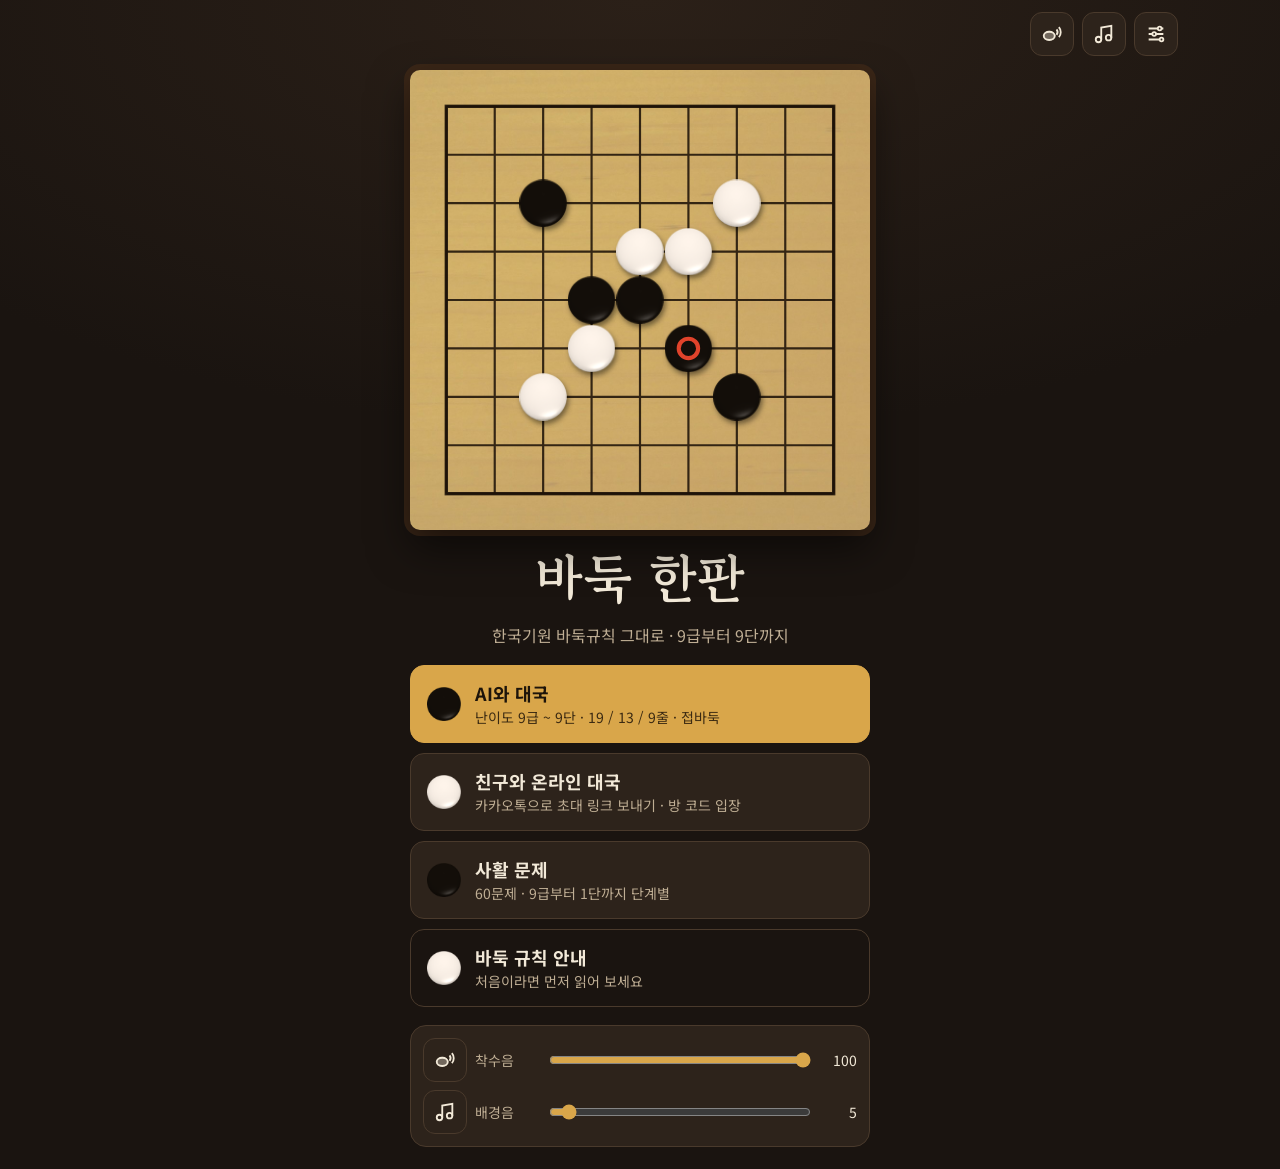
==== baduk/index.html @ abdb176e "Add files via upload" ====
<!DOCTYPE html>
<html lang="ko">
<head>
<meta charset="utf-8">
<meta name="viewport" content="width=device-width,initial-scale=1,viewport-fit=cover">
<meta name="theme-color" content="#1a1410">
<meta name="description" content="한국기원 규칙으로 두는 바둑 — AI 대국(9급~9단), 카카오톡 초대 온라인 대국, 사활 문제">
<meta property="og:type" content="website">
<meta property="og:site_name" content="바둑 한판">
<meta property="og:title" content="바둑 한판 — 한 판 두실래요?">
<meta property="og:image" content="https://heonam5-create.github.io/death-survivor/baduk/og.jpg">
<meta property="og:image:width" content="1200">
<meta property="og:image:height" content="630">
<meta property="og:url" content="https://heonam5-create.github.io/death-survivor/baduk/">
<meta name="twitter:card" content="summary_large_image">
<meta name="twitter:image" content="https://heonam5-create.github.io/death-survivor/baduk/og.jpg">
<meta property="og:description" content="바둑 한 판 두실래요? 링크를 누르면 바로 대국이 시작돼요.">
<title>바둑 한판</title>
<link rel="preconnect" href="https://fonts.googleapis.com">
<link href="https://fonts.googleapis.com/css2?family=Gowun+Batang:wght@700&family=Noto+Sans+KR:wght@400;600;700&display=swap" rel="stylesheet">
<style>/*
VOICE: 조용한 기원(棋院)의 대국실 — 차분하고 정중하게
IDEA: 호두나무 대국 테이블 위에 놓인 바둑판, 옆에 놓인 기보 노트
PICTURE: 실제 나무결 바둑판이 화면의 주인공 (돌·판 에셋)
COLOUR and TYPE: 짙은 호두색 바탕, 미색 글씨, 놋쇠색 강조 / Gowun Batang 제목 + Noto Sans KR 본문
LAYOUT: 휴대폰 세로 기준 — 위 대국자, 가운데 판, 아래 조작. 넓으면 판 옆에 패널
*/
:root{--bg:#1a1410;--bg2:#241b15;--panel:#2d231b;--line:#4a3a2c;--ink:#f2e9d8;--mute:#bfae94;--acc:#d9a64a;--acc2:#f0c46c;--red:#d6452f;--ok:#7fb069}
*{box-sizing:border-box;min-width:0;-webkit-tap-highlight-color:transparent}
html,body{margin:0;height:100%;background:var(--bg);color:var(--ink);font:16px/1.5 'Noto Sans KR',system-ui,-apple-system,'Apple SD Gothic Neo','Malgun Gothic',sans-serif;overflow-x:clip}
body{background:radial-gradient(120% 80% at 50% 0%,#2b2018 0%,var(--bg) 60%)}
button{font:inherit;color:inherit}
.hidden{display:none!important}
.app{max-width:1100px;margin:0 auto;padding:max(10px,env(safe-area-inset-top)) 12px max(14px,env(safe-area-inset-bottom));min-height:100%}
h1,h2,h3{font-family:'Gowun Batang',serif;font-weight:700;margin:0;line-height:1.1;text-wrap:balance}
.top{display:flex;align-items:center;gap:8px;min-height:48px}
.top .ttl{font-family:'Gowun Batang',serif;font-size:20px;font-weight:700;flex:1;white-space:nowrap;overflow:hidden;text-overflow:ellipsis}
.icon{width:44px;height:44px;border-radius:12px;border:1px solid var(--line);background:var(--panel);display:grid;place-items:center;cursor:pointer;flex:none}
.icon svg{width:22px;height:22px}
.icon.off{opacity:.45}
.btn{min-height:48px;padding:10px 16px;border-radius:14px;border:1px solid var(--line);background:var(--panel);cursor:pointer;font-weight:600;font-size:16px}
.btn:focus-visible,.icon:focus-visible,.chip:focus-visible{outline:3px solid var(--acc2);outline-offset:2px}
.btn.pri{background:var(--acc);border-color:var(--acc);color:#1d140a}
.btn.ghost{background:transparent}
.btn.sm{min-height:44px;padding:8px 12px;font-size:15px}
.btn:disabled{opacity:.4;cursor:default}
/* 홈 */
.hero{display:grid;gap:18px;padding:12px 0 8px}
.hero .boardpic{width:min(100%,460px);aspect-ratio:1;margin:0 auto;border-radius:10px;box-shadow:0 18px 40px #0008,0 0 0 6px #3a2617;position:relative;overflow:hidden}
.hero .boardpic canvas{width:100%;height:100%;display:block}
.hero h1{font-size:clamp(34px,8vw,52px);text-align:center}
.hero p{margin:0;text-align:center;color:var(--mute)}
.menu{display:grid;gap:10px;max-width:460px;margin:0 auto;width:100%}
.menu .big{display:flex;align-items:center;gap:14px;text-align:left;padding:14px 16px;min-height:64px}
.menu .big b{display:block;font-size:18px}
.menu .big small{display:block;color:var(--mute);font-weight:400;font-size:14px}
.menu .big .dot{width:34px;height:34px;flex:none;background-size:contain;background-repeat:no-repeat}
/* 시트(설정창) */
.sheet{position:fixed;inset:0;background:#000a;display:grid;place-items:end center;z-index:30;padding:10px}
.sheet>.card{width:min(560px,100%);max-height:92vh;overflow:auto;background:var(--bg2);border:1px solid var(--line);border-radius:20px;padding:18px 16px calc(18px + env(safe-area-inset-bottom))}
@media(min-width:700px){.sheet{place-items:center}}
.card h2{font-size:24px;margin-bottom:6px}
.card .lead{color:var(--mute);margin:0 0 12px;font-size:15px}
.field{margin:14px 0}
.field>label{display:block;font-weight:700;margin-bottom:8px;font-size:15px}
.chips{display:flex;flex-wrap:wrap;gap:6px}
.chip{min-height:44px;min-width:52px;padding:8px 12px;border-radius:12px;border:1px solid var(--line);background:var(--panel);cursor:pointer;font-weight:600}
.chip[aria-pressed=true]{background:var(--acc);color:#1d140a;border-color:var(--acc)}
.lvgrid{display:grid;grid-template-columns:repeat(6,minmax(0,1fr));gap:6px}
.lvgrid .chip{min-width:0;padding:8px 0}
.lvnote{margin-top:8px;color:var(--mute);font-size:14px;min-height:42px}
.row{display:flex;gap:8px;flex-wrap:wrap}
.row>.btn{flex:1}
input[type=text]{width:100%;min-height:48px;border-radius:12px;border:1px solid var(--line);background:#1b1511;color:var(--ink);font-size:18px;padding:8px 12px;letter-spacing:.06em}
/* 대국 화면 */
.game{display:grid;gap:10px}
@media(min-width:900px){.game{grid-template-columns:minmax(0,1fr) 330px;align-items:start}}
.players{display:grid;grid-template-columns:1fr 1fr;gap:8px}
.pl{display:flex;align-items:center;gap:10px;padding:8px 10px;border-radius:14px;background:var(--panel);border:2px solid transparent;transition:border-color .2s}
.pl.turn{border-color:var(--acc)}
.pl .st{width:30px;height:30px;flex:none;background-size:contain;background-repeat:no-repeat}
.pl .nm{font-weight:700;white-space:nowrap;overflow:hidden;text-overflow:ellipsis}
.pl .sub{font-size:13px;color:var(--mute);white-space:nowrap}
.boardwrap{position:relative;width:100%;max-width:min(92vh,760px);margin:0 auto;aspect-ratio:1}
.boardwrap canvas{position:absolute;inset:0;width:100%;height:100%;touch-action:manipulation;border-radius:8px;box-shadow:0 14px 34px #0009}
.bubble{position:absolute;left:50%;top:10px;transform:translateX(-50%);background:#f7efe0;color:#2a1d12;padding:8px 14px;border-radius:14px;font-weight:700;box-shadow:0 6px 16px #0006;z-index:5;max-width:90%;text-align:center;pointer-events:none;animation:pop .25s ease-out}
@keyframes pop{from{transform:translate(-50%,-6px);opacity:0}to{transform:translate(-50%,0);opacity:1}}
@media(prefers-reduced-motion:reduce){.bubble{animation:none}}
.status{min-height:26px;text-align:center;color:var(--mute);font-size:15px}
.status b{color:var(--ink)}
.controls{display:grid;grid-template-columns:repeat(4,minmax(0,1fr));gap:6px}
.controls .btn{padding:8px 4px;font-size:15px}
.side{display:grid;gap:10px}
.panel{background:var(--panel);border:1px solid var(--line);border-radius:16px;padding:12px}
.panel h3{font-size:17px;margin-bottom:8px}
.sound{display:grid;gap:8px}
.sline{display:grid;grid-template-columns:44px 64px minmax(0,1fr) 40px;align-items:center;gap:8px}
.sline span{font-size:14px;color:var(--mute)}
.sline output{font-size:14px;text-align:right;font-variant-numeric:tabular-nums}
input[type=range]{width:100%;accent-color:var(--acc);height:32px}
.emotes{display:flex;flex-wrap:wrap;gap:6px}
.thinking{display:inline-flex;gap:3px;vertical-align:middle}
.thinking i{width:6px;height:6px;border-radius:50%;background:var(--acc);animation:th 1s infinite}
.thinking i:nth-child(2){animation-delay:.15s}.thinking i:nth-child(3){animation-delay:.3s}
@keyframes th{0%,100%{opacity:.2}50%{opacity:1}}
.toast{position:fixed;left:50%;bottom:calc(18px + env(safe-area-inset-bottom));transform:translateX(-50%);background:#f7efe0;color:#22170e;padding:10px 16px;border-radius:12px;font-weight:600;z-index:50;box-shadow:0 8px 24px #0008;max-width:92vw;text-align:center}
.result{font-family:'Gowun Batang',serif;font-size:28px;text-align:center;margin:6px 0}
.code{font-family:ui-monospace,monospace;font-size:34px;letter-spacing:.18em;text-align:center;font-weight:700;color:var(--acc2);margin:8px 0}
.guide{font-size:15px}
.guide h3{font-size:18px;margin:14px 0 4px}
.guide p,.guide li{color:#e6dccb;margin:4px 0}
.guide ul{padding-left:20px;margin:4px 0}
/* 사활 */
.tlist{display:grid;grid-template-columns:repeat(auto-fill,minmax(64px,1fr));gap:6px}
.tlist .chip{padding:8px 0}
.tlist .chip.done{border-color:var(--ok);color:var(--ok)}
.lvtabs{display:flex;gap:6px;overflow-x:auto;padding-bottom:6px;scroll-snap-type:x mandatory}
.lvtabs .chip{flex:none;scroll-snap-align:start}
.explain{font-size:15px;line-height:1.6}
.explain .ok{color:var(--ok);font-weight:700}
.explain .ng{color:#ff8a73;font-weight:700}

.status:empty{display:none}
</style>
</head>
<body>
<div class="app">
  <!-- 홈 -->
  <section class="screen" id="home">
    <div class="top"><div class="ttl"></div>
      <button class="icon" id="qStone" data-s="stone" aria-label="착수음 켜기/끄기"><svg viewBox="0 0 24 24" fill="none" stroke="currentColor" stroke-width="2"><ellipse cx="9" cy="14" rx="6" ry="4.5" fill="currentColor" opacity=".35"/><ellipse cx="9" cy="14" rx="6" ry="4.5"/><path d="M17 7a5 5 0 010 6M19.5 4.5a8.5 8.5 0 010 11"/></svg></button>
      <button class="icon" id="qBgm" data-s="bgm" aria-label="배경음 켜기/끄기"><svg viewBox="0 0 24 24" fill="none" stroke="currentColor" stroke-width="2"><path d="M9 18V5l11-2v13"/><circle cx="6" cy="18" r="3"/><circle cx="17" cy="16" r="3"/></svg></button>
      <button class="icon goSet" aria-label="설정"><svg viewBox="0 0 24 24" fill="none" stroke="currentColor" stroke-width="2"><path d="M4 6h10M18 6h2M4 12h4M12 12h8M4 18h12M20 18h0"/><circle cx="16" cy="6" r="2"/><circle cx="10" cy="12" r="2"/><circle cx="18" cy="18" r="2"/></svg></button>
    </div>
    <div class="hero">
      <div class="boardpic"><canvas id="heroCv"></canvas></div>
      <h1>바둑 한판</h1>
      <p>한국기원 바둑규칙 그대로 · 9급부터 9단까지</p>
      <div class="menu">
        <button class="btn big hidden" id="resume"><span class="dot dot1"></span><span><b>두던 대국 이어 두기</b><small>저장된 AI 대국으로 돌아가요</small></span></button>
        <button class="btn big pri" id="mAI"><span class="dot dot1"></span><span><b>AI와 대국</b><small style="color:#3b2a12">난이도 9급 ~ 9단 · 19 / 13 / 9줄 · 접바둑</small></span></button>
        <button class="btn big" id="mOnline"><span class="dot dot2"></span><span><b>친구와 온라인 대국</b><small>카카오톡으로 초대 링크 보내기 · 방 코드 입장</small></span></button>
        <button class="btn big" id="mTsume"><span class="dot dot1"></span><span><b>사활 문제</b><small id="tsCountAll">혼자 푸는 묘수풀이</small></span></button>
        <button class="btn big ghost" id="mGuide"><span class="dot dot2"></span><span><b>바둑 규칙 안내</b><small>처음이라면 먼저 읽어 보세요</small></span></button>
      </div>
      <div class="panel sound" style="max-width:460px;margin:0 auto;width:100%"></div>
    </div>
  </section>

  <!-- 대국 -->
  <section class="screen hidden" id="game">
    <div class="top">
      <button class="icon goHome" aria-label="처음으로"><svg viewBox="0 0 24 24" fill="none" stroke="currentColor" stroke-width="2.2"><path d="M15 5l-7 7 7 7"/></svg></button>
      <div class="ttl" id="gTitle">대국</div>
      <button class="icon goHelp" aria-label="규칙 안내"><svg viewBox="0 0 24 24" fill="none" stroke="currentColor" stroke-width="2"><circle cx="12" cy="12" r="9"/><path d="M9.5 9a2.5 2.5 0 015 .5c0 1.7-2.5 2-2.5 4M12 17h.01"/></svg></button>
      <button class="icon goSet" aria-label="설정"><svg viewBox="0 0 24 24" fill="none" stroke="currentColor" stroke-width="2"><path d="M4 6h10M18 6h2M4 12h4M12 12h8M4 18h12"/><circle cx="16" cy="6" r="2"/><circle cx="10" cy="12" r="2"/><circle cx="18" cy="18" r="2"/></svg></button>
    </div>
    <div class="game">
      <div style="display:grid;gap:10px">
        <div class="players">
          <div class="pl" id="pl1"><span class="st"></span><div><div class="nm"></div><div class="sub"></div></div></div>
          <div class="pl" id="pl2"><span class="st"></span><div><div class="nm"></div><div class="sub"></div></div></div>
        </div>
        <div class="boardwrap"><canvas id="gameCv" aria-label="바둑판"></canvas><div class="bubble hidden" id="bubble"></div></div>
        <div class="status" id="status" aria-live="polite"></div>
        <div class="status" id="netState" style="color:#ff8a73"></div>
        <div class="controls" id="controls"></div>
      </div>
      <div class="side">
        <div class="panel hidden" id="resultBox"></div>
        <div class="panel hidden" id="emoteBox"><h3>온라인 대국</h3><p style="margin:0;color:var(--mute);font-size:14px">[인사] 버튼으로 상대에게 짧은 인사를 보낼 수 있어요. 대국이 끝나면 [다시 한 판]으로 흑백을 바꿔 둡니다.</p></div>
        <div class="panel"><h3>소리</h3><div class="sound"></div></div>
      </div>
    </div>
  </section>

  <!-- 사활 -->
  <section class="screen hidden" id="tsumego">
    <div class="top">
      <button class="icon" id="tsBack" aria-label="뒤로"><svg viewBox="0 0 24 24" fill="none" stroke="currentColor" stroke-width="2.2"><path d="M15 5l-7 7 7 7"/></svg></button>
      <div class="ttl">사활 문제</div>
      <button class="icon goSet" aria-label="설정"><svg viewBox="0 0 24 24" fill="none" stroke="currentColor" stroke-width="2"><path d="M4 6h10M18 6h2M4 12h4M12 12h8M4 18h12"/><circle cx="16" cy="6" r="2"/><circle cx="10" cy="12" r="2"/><circle cx="18" cy="18" r="2"/></svg></button>
    </div>
    <div id="tsListBox">
      <p style="color:var(--mute);margin:4px 0 10px">단계를 고르고 문제 번호를 누르세요. 모든 문제는 <b style="color:var(--ink)">흑 차례</b>예요. 푼 문제는 초록색으로 표시돼요.</p>
      <div class="lvtabs" id="tsTabs"></div>
      <p id="tsCount" style="margin:8px 0;font-weight:700"></p>
      <div class="tlist" id="tsList"></div>
      <div class="panel guide" style="margin-top:14px"><h3>사활 기초</h3>
        <ul><li><b>두 눈</b>: 떨어진 눈이 두 개 있으면 상대가 둘 곳이 없어 살아요.</li>
        <li><b>급소</b>: 눈 모양의 한가운데. 잡을 때도 살 때도 먼저 차지하면 이겨요.</li>
        <li><b>먹여치기</b>: 일부러 따내지게 돌을 던져 넣어 눈을 가짜로 만드는 수.</li>
        <li><b>환격</b>: 한 점을 내주고, 따낸 상대 돌을 되따내는 수.</li>
        <li><b>빅</b>: 서로 잡으러 들어가면 내가 잡히는 상태. 이 경우도 산 것으로 봐요.</li></ul></div>
    </div>
    <div id="tsPlay" class="hidden game">
      <div style="display:grid;gap:10px">
        <div class="status" id="tsHead" style="color:var(--ink);font-size:17px"></div>
        <div class="boardwrap" id="tsWrap" style="max-width:760px"><canvas id="tsCv" aria-label="사활 문제판"></canvas><div class="bubble hidden" id="tsCheer" style="font-size:18px"></div></div>
        <div class="controls"><button class="btn" id="tsPrev">이전</button><button class="btn" id="tsHint">힌트</button><button class="btn" id="tsAns">정답 보기</button><button class="btn pri" id="tsNext">다음</button></div>
        <button class="btn ghost" id="tsRetry">처음부터 다시</button>
      </div>
      <div class="side"><div class="panel explain" id="tsExplain"></div><p id="tsSrc" style="color:var(--mute);font-size:13px;margin:0"></p></div>
    </div>
  </section>
</div>
<div class="sheet hidden" id="sheet"></div>
<div class="toast hidden" id="toast" role="status"></div>
<script>
var ASSET = {"wood":"[data-uri]","black":"[data-uri]","white":"[data-uri]","click":"[data-uri]","bgm":"bgm.mp3"};
var PROBLEMS = [{"id":"cho1-10","c":"cho1","src":"조치훈 사활대백과 초급 10번","goal":"live","B":[[5,0],[0,1],[1,1],[2,1],[3,1],[4,1]],"W":[[2,0],[4,0],[5,1],[6,1],[0,2],[1,2],[2,2],[3,2],[4,2]],"crop":[0,0,7,4],"tree":[{"m":[1,0],"r":[6,0],"n":[{"m":[3,0],"end":1},{"m":[5,2],"r":[3,0],"n":[{"m":[5,0],"r":[2,0],"n":[{"m":[3,0],"end":1},{"m":[4,0],"end":1}]}]}]}],"wrong":[[[0,0],[1,0]],[[3,0],[1,0]],[[5,2],[1,0]],[[6,2],[1,0]]],"intro":"흑 돌을 살리는 문제예요. 눈 두 개를 만들어 보세요.","expl":"흑 1이 단수! 단수로 백을 몰아 응수를 강요하면서 모양을 무너뜨려요. 흑은 두 눈을 만들어 살아요. 중간에 내준 돌은 살기 위한 희생이에요.","hint":"백 돌의 활로를 하나만 남기는 수부터 찾아보세요.","tech":"단수","wrongTip":"이 수로는 눈 하나밖에 못 만들어요. 급소나 집을 넓히는 수를 찾아보세요.","lv":0},{"id":"cho1-93","c":"cho1","src":"조치훈 사활대백과 초급 93번","goal":"live","B":[[2,0],[2,1],[0,2],[1,2]],"W":[[1,0],[0,1],[3,1],[3,2],[0,3],[1,3],[2,3]],"crop":[0,0,5,4],"tree":[{"m":[1,1],"r":[3,0],"n":[{"m":[0,0],"end":1}]}],"wrong":[[[3,0],[0,0]],[[2,2],[0,0]]],"intro":"흑 돌을 살리는 문제예요. 눈 두 개를 만들어 보세요.","expl":"흑 1이 단수! 단수로 백을 몰아 응수를 강요하면서 모양을 무너뜨려요. 흑은 두 눈을 만들어 살아요.","hint":"백 돌의 활로를 하나만 남기는 수부터 찾아보세요.","tech":"단수","wrongTip":"이 수로는 눈 하나밖에 못 만들어요. 급소나 집을 넓히는 수를 찾아보세요.","lv":0},{"id":"cho1-47","c":"cho1","src":"조치훈 사활대백과 초급 47번","goal":"live","B":[[3,0],[2,1],[3,1],[0,2],[1,2]],"W":[[4,0],[4,1],[2,2],[3,2],[4,2],[0,3],[1,3]],"crop":[0,0,5,4],"tree":[{"m":[1,0],"r":[0,0],"n":[{"m":[0,1],"end":1},{"m":[1,1],"end":1},{"m":[2,3],"r":[0,1],"n":[{"m":[1,1],"end":1}]}]}],"wrong":[[[0,0],[1,0]],[[2,0],[0,0]],[[0,1],[1,0]],[[1,1],[1,0]],[[2,3],[1,0]],[[3,3],[1,0]],[[4,3],[1,0]]],"intro":"흑 돌을 살리는 문제예요. 눈 두 개를 만들어 보세요.","expl":"흑 1이 넓히기! 변 쪽으로 집을 넓혀 눈 두 개를 만들 공간을 확보해요. 흑은 두 눈을 만들어 살아요.","hint":"집을 넓힐 수 있는 쪽을 찾아보세요.","tech":"넓히기","wrongTip":"이 수로는 눈 하나밖에 못 만들어요. 급소나 집을 넓히는 수를 찾아보세요.","lv":0},{"id":"cho1-5","c":"cho1","src":"조치훈 사활대백과 초급 5번","goal":"kill","B":[[1,0],[3,0],[5,0],[5,1],[0,2],[1,2],[2,2],[3,2],[4,2],[5,2]],"W":[[4,0],[0,1],[1,1],[2,1],[3,1],[4,1]],"crop":[0,0,6,4],"tree":[{"m":[2,0],"r":[0,0],"n":[{"m":[2,0],"r":null,"end":1}]}],"wrong":[[[0,0],[2,0]]],"intro":"백 돌을 잡는 문제예요. 백이 두 눈을 만들지 못하게 하세요.","expl":"흑 1이 먹여치기! 백의 눈 자리에 돌을 던져 넣는 먹여치기예요. 백이 따내더라도 그 자리는 진짜 눈이 되지 못해요. 백은 끝내 두 눈을 만들 수 없어 죽은 돌이 돼요.","hint":"상대가 따낼 수 있는 곳에 일부러 두는 수가 있어요.","tech":"먹여치기","wrongTip":"백이 집을 넓히거나 급소를 먼저 차지하면 두 눈이 생겨요. 다시 생각해 보세요.","lv":0},{"id":"cho1-3","c":"cho1","src":"조치훈 사활대백과 초급 3번","goal":"live","B":[[4,0],[0,1],[1,1],[2,1],[3,1]],"W":[[3,0],[5,0],[5,1],[0,2],[1,2],[2,2],[3,2],[4,2]],"crop":[0,0,6,4],"tree":[{"m":[4,1],"r":[0,0],"n":[{"m":[1,0],"end":1},{"m":[2,0],"end":1}]}],"wrong":[[[0,0],[1,0]],[[1,0],[4,1]],[[2,0],[4,1]]],"intro":"흑 돌을 살리는 문제예요. 눈 두 개를 만들어 보세요.","expl":"흑 1이 넓히기! 변 쪽으로 집을 넓혀 눈 두 개를 만들 공간을 확보해요. 흑은 두 눈을 만들어 살아요.","hint":"집을 넓힐 수 있는 쪽을 찾아보세요.","tech":"넓히기","wrongTip":"이 수로는 눈 하나밖에 못 만들어요. 급소나 집을 넓히는 수를 찾아보세요.","lv":0},{"id":"cho1-22","c":"cho1","src":"조치훈 사활대백과 초급 22번","goal":"live","B":[[4,0],[1,1],[2,1],[3,1],[4,1],[0,2]],"W":[[2,0],[5,0],[5,1],[2,2],[3,2],[4,2],[5,2],[0,3],[1,3]],"crop":[0,0,6,4],"tree":[{"m":[1,0],"r":[0,0],"n":[{"m":[3,0],"r":[1,2],"n":[{"m":[0,1],"end":1}]}]}],"wrong":[[[0,0],[1,0]],[[0,1],[1,0]],[[1,2],[1,0]],[[2,3],[1,0]],[[3,3],[1,0]],[[4,3],[1,0]],[[5,3],[1,0]]],"intro":"흑 돌을 살리는 문제예요. 눈 두 개를 만들어 보세요.","expl":"흑 1이 단수! 단수로 백을 몰아 응수를 강요하면서 모양을 무너뜨려요. 흑은 두 눈을 만들어 살아요. 백의 버팀에도 정확히 응수하는 것이 중요해요.","hint":"백 돌의 활로를 하나만 남기는 수부터 찾아보세요.","tech":"단수","wrongTip":"이 수로는 눈 하나밖에 못 만들어요. 급소나 집을 넓히는 수를 찾아보세요.","lv":0},{"id":"cho1-49","c":"cho1","src":"조치훈 사활대백과 초급 49번","goal":"live","B":[[3,0],[1,1],[3,1],[1,2],[3,2]],"W":[[4,0],[4,1],[4,2],[0,3],[1,3],[2,3],[3,3],[4,3]],"crop":[0,0,5,4],"tree":[{"m":[1,0],"r":[0,2],"n":[{"m":[0,1],"r":[2,0],"n":[{"m":[2,1],"end":1},{"m":[2,2],"end":1}]}]},{"m":[2,2],"r":[0,2],"n":[{"m":[0,1],"r":[0,0],"n":[{"m":[1,0],"end":1},{"m":[2,0],"end":1}]}]}],"wrong":[[[0,0],[1,0]],[[2,0],[0,1]],[[0,1],[1,0]],[[2,1],[1,0]],[[0,2],[1,0]]],"intro":"흑 돌을 살리는 문제예요. 눈 두 개를 만들어 보세요.","expl":"흑 1이 넓히기! 변 쪽으로 집을 넓혀 눈 두 개를 만들 공간을 확보해요. 흑은 두 눈을 만들어 살아요. 백의 버팀에도 정확히 응수하는 것이 중요해요.","hint":"집을 넓힐 수 있는 쪽을 찾아보세요.","tech":"넓히기","wrongTip":"이 수로는 눈 하나밖에 못 만들어요. 급소나 집을 넓히는 수를 찾아보세요.","lv":0},{"id":"cho1-53","c":"cho1","src":"조치훈 사활대백과 초급 53번","goal":"live","B":[[0,0],[4,0],[0,1],[1,1],[2,1],[4,1],[4,2]],"W":[[1,0],[5,0],[5,1],[2,2],[5,2],[1,3],[3,3],[4,3],[5,3]],"crop":[0,0,6,4],"tree":[{"m":[3,2],"r":[2,0],"n":[{"m":[3,0],"r":[1,0],"end":1}]}],"wrong":[[[2,0],[3,1]],[[3,0],[3,2]],[[3,1],[2,0]],[[0,2],[2,0]],[[1,2],[2,0]],[[0,3],[2,0]]],"intro":"흑 돌을 살리는 문제예요. 눈 두 개를 만들어 보세요.","expl":"흑 1이 급소! 눈 두 개가 갈라지는 급소를 먼저 차지해 살아요. 흑은 두 눈을 만들어 살아요.","hint":"백이 두면 흑이 죽는 자리, 그곳이 흑의 급소예요.","tech":"급소","wrongTip":"이 수로는 눈 하나밖에 못 만들어요. 급소나 집을 넓히는 수를 찾아보세요.","lv":0},{"id":"cho1-143","c":"cho1","src":"조치훈 사활대백과 초급 143번","goal":"kill","B":[[0,0],[4,0],[4,1],[0,2],[3,2],[4,2],[0,3],[1,3],[2,3]],"W":[[3,0],[0,1],[1,1],[3,1],[1,2],[2,2]],"crop":[0,0,5,4],"tree":[{"m":[2,0],"r":null,"end":1}],"wrong":[[[1,0],[2,0]],[[2,1],[2,0]],[[3,3],[1,0]],[[4,3],[1,0]]],"intro":"백 돌을 잡는 문제예요. 백이 두 눈을 만들지 못하게 하세요.","expl":"흑 1이 단수! 단수로 백을 몰아 응수를 강요하면서 모양을 무너뜨려요. 백은 끝내 두 눈을 만들 수 없어 죽은 돌이 돼요.","hint":"백 돌의 활로를 하나만 남기는 수부터 찾아보세요.","tech":"단수","wrongTip":"백이 집을 넓히거나 급소를 먼저 차지하면 두 눈이 생겨요. 다시 생각해 보세요.","lv":1},{"id":"cho1-114","c":"cho1","src":"조치훈 사활대백과 초급 114번","goal":"live","B":[[2,0],[2,1],[3,1],[0,2],[1,2],[1,3],[2,3]],"W":[[3,0],[4,0],[0,1],[4,1],[4,2],[0,3],[3,3],[0,4],[1,4],[2,4],[3,4]],"crop":[0,0,5,5],"tree":[{"m":[1,1],"r":[0,0],"n":[{"m":[3,2],"end":1}]}],"wrong":[[[1,0],[1,1]],[[2,2],[0,0]],[[3,2],[1,1]],[[4,3],[3,2]],[[4,4],[3,2]]],"intro":"흑 돌을 살리는 문제예요. 눈 두 개를 만들어 보세요.","expl":"흑 1이 단수! 단수로 백을 몰아 응수를 강요하면서 모양을 무너뜨려요. 흑은 두 눈을 만들어 살아요.","hint":"백 돌의 활로를 하나만 남기는 수부터 찾아보세요.","tech":"단수","wrongTip":"이 수로는 눈 하나밖에 못 만들어요. 급소나 집을 넓히는 수를 찾아보세요.","lv":1},{"id":"cho1-131","c":"cho1","src":"조치훈 사활대백과 초급 131번","goal":"kill","B":[[3,0],[3,1],[4,1],[4,2],[0,3],[4,3],[0,4],[1,4],[2,4],[3,4],[4,4]],"W":[[2,1],[0,2],[1,2],[3,2],[1,3],[2,3],[3,3]],"crop":[0,0,5,5],"tree":[{"m":[1,0],"r":[2,0],"n":[{"m":[1,1],"r":null,"end":1}]}],"wrong":[[[0,0],[1,0]],[[2,0],[1,0]],[[4,0],[0,0]],[[0,1],[1,0]],[[1,1],[1,0]]],"intro":"백 돌을 잡는 문제예요. 백이 두 눈을 만들지 못하게 하세요.","expl":"흑 1이 급소! 백 모양의 급소를 먼저 차지해 두 눈을 막아요. 백은 끝내 두 눈을 만들 수 없어 죽은 돌이 돼요.","hint":"백이 두면 살 자리가 곧 흑의 급소예요.","tech":"급소","wrongTip":"백이 집을 넓히거나 급소를 먼저 차지하면 두 눈이 생겨요. 다시 생각해 보세요.","lv":1},{"id":"cho1-153","c":"cho1","src":"조치훈 사활대백과 초급 153번","goal":"live","B":[[1,0],[3,0],[3,1],[1,2],[2,2]],"W":[[4,0],[1,1],[4,1],[3,2],[0,3],[1,3],[2,3],[4,3]],"crop":[0,0,5,4],"tree":[{"m":[0,1],"r":[2,1],"n":[{"m":[2,0],"r":[1,1],"n":[{"m":[2,1],"end":1},{"m":[0,2],"end":1}]}]}],"wrong":[[[0,0],[0,1]],[[2,0],[0,1]],[[2,1],[0,1]],[[0,2],[0,1]]],"intro":"흑 돌을 살리는 문제예요. 눈 두 개를 만들어 보세요.","expl":"흑 1이 단수! 단수로 백을 몰아 응수를 강요하면서 모양을 무너뜨려요. 흑은 두 눈을 만들어 살아요. 백의 버팀에도 정확히 응수하는 것이 중요해요.","hint":"백 돌의 활로를 하나만 남기는 수부터 찾아보세요.","tech":"단수","wrongTip":"이 수로는 눈 하나밖에 못 만들어요. 급소나 집을 넓히는 수를 찾아보세요.","lv":1},{"id":"cho1-152","c":"cho1","src":"조치훈 사활대백과 초급 152번","goal":"live","B":[[1,0],[3,0],[3,1],[1,2],[2,2]],"W":[[2,0],[4,0],[4,1],[0,2],[4,2],[0,3],[1,3],[2,3],[3,3]],"crop":[0,0,5,4],"tree":[{"m":[0,1],"r":[2,1],"n":[{"m":[1,1],"r":[2,0],"n":[{"m":[2,1],"end":1},{"m":[3,2],"end":1}]}]}],"wrong":[[[0,0],[0,1]],[[1,1],[0,1]],[[2,1],[0,1]],[[3,2],[0,1]]],"intro":"흑 돌을 살리는 문제예요. 눈 두 개를 만들어 보세요.","expl":"흑 1이 넓히기! 변 쪽으로 집을 넓혀 눈 두 개를 만들 공간을 확보해요. 흑은 두 눈을 만들어 살아요. 백의 버팀에도 정확히 응수하는 것이 중요해요.","hint":"집을 넓힐 수 있는 쪽을 찾아보세요.","tech":"넓히기","wrongTip":"이 수로는 눈 하나밖에 못 만들어요. 급소나 집을 넓히는 수를 찾아보세요.","lv":1},{"id":"cho1-127","c":"cho1","src":"조치훈 사활대백과 초급 127번","goal":"live","B":[[3,0],[3,1],[0,2],[1,2],[3,2],[1,3],[3,3]],"W":[[1,0],[4,0],[4,1],[4,2],[0,3],[4,3],[0,4],[1,4],[2,4],[3,4],[4,4]],"crop":[0,0,5,5],"tree":[{"m":[2,3],"r":[2,1],"n":[{"m":[0,1],"r":[1,1],"n":[{"m":[2,0],"r":null,"end":1}]}]}],"wrong":[[[0,0],[1,1]],[[2,0],[1,1]],[[0,1],[2,3]],[[1,1],[2,3]],[[2,1],[2,3]],[[2,2],[0,0]]],"intro":"흑 돌을 살리는 문제예요. 눈 두 개를 만들어 보세요.","expl":"흑 1이 급소! 눈 두 개가 갈라지는 급소를 먼저 차지해 살아요. 흑은 두 눈을 만들어 살아요. 백의 버팀에도 정확히 응수하는 것이 중요해요.","hint":"백이 두면 흑이 죽는 자리, 그곳이 흑의 급소예요.","tech":"급소","wrongTip":"이 수로는 눈 하나밖에 못 만들어요. 급소나 집을 넓히는 수를 찾아보세요.","lv":1},{"id":"cho1-115","c":"cho1","src":"조치훈 사활대백과 초급 115번","goal":"live","B":[[4,0],[2,1],[4,1],[0,2],[1,2],[2,2]],"W":[[1,0],[5,0],[0,1],[5,1],[4,2],[5,2],[0,3],[1,3],[2,3],[3,3]],"crop":[0,0,6,4],"tree":[{"m":[2,0],"r":[1,1],"n":[{"m":[0,0],"r":[1,1],"n":[{"m":[3,1],"r":[1,0],"n":[{"m":[0,1],"end":1},{"m":[3,2],"r":[0,1],"n":[{"m":[0,0],"r":[1,0],"n":[{"m":[0,1],"end":1},{"m":[1,1],"end":1},{"m":[4,3],"r":[0,1]}]}]}]}]}]}],"wrong":[[[3,0],[2,0]],[[3,1],[2,0]],[[3,2],[2,0]],[[4,3],[0,0]],[[5,3],[0,0]]],"intro":"흑 돌을 살리는 문제예요. 눈 두 개를 만들어 보세요.","expl":"흑 1이 넓히기! 변 쪽으로 집을 넓혀 눈 두 개를 만들 공간을 확보해요. 흑은 두 눈을 만들어 살아요. 백의 버팀에도 정확히 응수하는 것이 중요해요.","hint":"집을 넓힐 수 있는 쪽을 찾아보세요.","tech":"넓히기","wrongTip":"이 수로는 눈 하나밖에 못 만들어요. 급소나 집을 넓히는 수를 찾아보세요.","lv":1},{"id":"cho1-52","c":"cho1","src":"조치훈 사활대백과 초급 52번","goal":"kill","B":[[5,0],[5,1],[0,2],[4,2],[5,2],[0,3],[1,3],[2,3],[3,3]],"W":[[1,0],[0,1],[1,1],[3,1],[4,1],[1,2]],"crop":[0,0,6,4],"tree":[{"m":[3,0],"r":null,"end":1}],"wrong":[[[2,0],[3,0]],[[4,0],[3,0]],[[2,1],[2,2]],[[2,2],[2,1]],[[3,2],[3,0]],[[4,3],[3,0]],[[5,3],[3,0]]],"intro":"백 돌을 잡는 문제예요. 백이 두 눈을 만들지 못하게 하세요.","expl":"흑 1이 치중! 백의 집 안쪽 급소에 들어가는 치중이에요. 눈 하나는 생겨도 두 개는 만들 수 없게 돼요. 백은 끝내 두 눈을 만들 수 없어 죽은 돌이 돼요.","hint":"백 집 한가운데, 눈 두 개가 갈라지는 자리가 급소예요.","tech":"치중","wrongTip":"백이 집을 넓히거나 급소를 먼저 차지하면 두 눈이 생겨요. 다시 생각해 보세요.","lv":1},{"id":"cho1-177","c":"cho1","src":"조치훈 사활대백과 초급 177번","goal":"kill","B":[[2,0],[5,0],[5,1],[3,2],[4,2],[5,2],[0,3],[1,3],[2,3]],"W":[[0,0],[4,0],[2,1],[3,1],[4,1],[0,2],[1,2],[2,2]],"crop":[0,0,6,4],"tree":[{"m":[1,0],"r":[4,3],"n":[{"m":[0,1],"r":null,"end":1}]},{"m":[1,1],"r":[3,0],"n":[{"m":[1,0],"r":[0,1],"n":[{"m":[1,0],"r":[4,3],"n":[{"m":[2,0],"r":[1,1],"n":[{"m":[1,0],"r":[2,0],"n":[{"m":[1,0],"end":1},{"m":[3,3],"r":null,"end":1}]}]}]}]}]}],"wrong":[[[3,0],[1,0]],[[0,1],[1,1]],[[3,3],[1,0]],[[4,3],[1,0]],[[5,3],[1,0]]],"intro":"백 돌을 잡는 문제예요. 백이 두 눈을 만들지 못하게 하세요.","expl":"흑 1이 단수! 단수로 백을 몰아 응수를 강요하면서 모양을 무너뜨려요. 수순을 따라가면 백 돌 1점을 따내고 잡을 수 있어요.","hint":"백 돌의 활로를 하나만 남기는 수부터 찾아보세요.","tech":"단수","wrongTip":"백이 집을 넓히거나 급소를 먼저 차지하면 두 눈이 생겨요. 다시 생각해 보세요.","lv":2},{"id":"cho1-167","c":"cho1","src":"조치훈 사활대백과 초급 167번","goal":"live","B":[[3,0],[3,1],[0,2],[1,2],[2,2]],"W":[[4,0],[4,1],[3,2],[4,2],[0,3],[1,3],[2,3]],"crop":[0,0,5,4],"tree":[{"m":[1,0],"r":[2,0],"n":[{"m":[2,1],"r":[0,0],"n":[{"m":[0,1],"end":1},{"m":[1,1],"end":1},{"m":[3,3],"r":[0,1],"end":1}]}]}],"wrong":[[[0,0],[1,0]],[[2,0],[1,0]],[[0,1],[1,0]],[[1,1],[1,0]],[[2,1],[1,0]],[[3,3],[0,0]],[[4,3],[0,0]]],"intro":"흑 돌을 살리는 문제예요. 눈 두 개를 만들어 보세요.","expl":"흑 1이 넓히기! 변 쪽으로 집을 넓혀 눈 두 개를 만들 공간을 확보해요. 흑은 두 눈을 만들어 살아요. 백의 버팀에도 정확히 응수하는 것이 중요해요.","hint":"집을 넓힐 수 있는 쪽을 찾아보세요.","tech":"넓히기","wrongTip":"이 수로는 눈 하나밖에 못 만들어요. 급소나 집을 넓히는 수를 찾아보세요.","lv":2},{"id":"cho1-180","c":"cho1","src":"조치훈 사활대백과 초급 180번","goal":"live","B":[[5,0],[2,1],[3,1],[4,1],[5,1],[0,2],[1,2],[2,2]],"W":[[1,0],[2,0],[3,0],[6,0],[6,1],[3,2],[4,2],[5,2],[6,2],[0,3],[1,3],[2,3]],"crop":[0,0,7,4],"tree":[{"m":[0,1],"r":null,"end":1},{"m":[1,1],"r":null,"end":1}],"wrong":[[[0,0],[0,1]],[[4,0],[0,1]],[[3,3],[0,1]],[[4,3],[0,1]],[[5,3],[0,1]],[[6,3],[0,1]]],"intro":"흑 돌을 살리는 문제예요. 눈 두 개를 만들어 보세요.","expl":"흑 1이 넓히기! 변 쪽으로 집을 넓혀 눈 두 개를 만들 공간을 확보해요. 흑은 두 눈을 만들어 살아요.","hint":"집을 넓힐 수 있는 쪽을 찾아보세요.","tech":"넓히기","wrongTip":"이 수로는 눈 하나밖에 못 만들어요. 급소나 집을 넓히는 수를 찾아보세요.","lv":2},{"id":"cho1-231","c":"cho1","src":"조치훈 사활대백과 초급 231번","goal":"live","B":[[0,1],[1,1],[4,1],[2,2],[3,2],[4,2]],"W":[[1,0],[5,0],[5,1],[1,2],[5,2],[1,3],[2,3],[3,3],[4,3],[5,3]],"crop":[0,0,6,4],"tree":[{"m":[2,1],"r":[3,0],"n":[{"m":[4,0],"r":[2,0],"n":[{"m":[0,2],"r":null,"end":1}]}]}],"wrong":[[[0,0],[2,0]],[[2,0],[3,0]],[[3,0],[2,1]],[[4,0],[2,1]],[[3,1],[2,0]],[[0,2],[2,0]],[[0,3],[2,0]]],"intro":"흑 돌을 살리는 문제예요. 눈 두 개를 만들어 보세요.","expl":"흑 1이 넓히기! 변 쪽으로 집을 넓혀 눈 두 개를 만들 공간을 확보해요. 흑은 두 눈을 만들어 살아요. 백의 버팀에도 정확히 응수하는 것이 중요해요.","hint":"집을 넓힐 수 있는 쪽을 찾아보세요.","tech":"넓히기","wrongTip":"이 수로는 눈 하나밖에 못 만들어요. 급소나 집을 넓히는 수를 찾아보세요.","lv":2},{"id":"cho1-216","c":"cho1","src":"조치훈 사활대백과 초급 216번","goal":"live","B":[[1,0],[4,0],[4,1],[0,2],[1,2],[2,2]],"W":[[2,0],[5,0],[0,1],[5,1],[4,2],[0,3],[1,3],[2,3],[3,3],[5,3]],"crop":[0,0,6,4],"tree":[{"m":[3,1],"r":[1,1],"n":[{"m":[2,1],"r":[3,2],"n":[{"m":[0,0],"r":[0,1],"n":[{"m":[3,0],"end":1},{"m":[1,1],"end":1}]}]}]}],"wrong":[[[0,0],[3,0]],[[3,0],[1,1]],[[1,1],[3,1]],[[2,1],[3,1]],[[3,2],[1,1]]],"intro":"흑 돌을 살리는 문제예요. 눈 두 개를 만들어 보세요.","expl":"흑 1이 넓히기! 변 쪽으로 집을 넓혀 눈 두 개를 만들 공간을 확보해요. 흑은 두 눈을 만들어 살아요. 백의 버팀에도 정확히 응수하는 것이 중요해요.","hint":"집을 넓힐 수 있는 쪽을 찾아보세요.","tech":"넓히기","wrongTip":"이 수로는 눈 하나밖에 못 만들어요. 급소나 집을 넓히는 수를 찾아보세요.","lv":2},{"id":"cho1-56","c":"cho1","src":"조치훈 사활대백과 초급 56번","goal":"kill","B":[[5,0],[5,1],[1,2],[2,2],[5,2],[2,3],[3,3],[4,3]],"W":[[1,0],[0,1],[1,1],[2,1],[4,1],[3,2]],"crop":[0,0,6,4],"tree":[{"m":[3,0],"r":[4,2],"n":[{"m":[2,0],"r":[4,0],"n":[{"m":[3,1],"r":null,"end":1}]}]}],"wrong":[[[2,0],[3,0]],[[4,0],[3,0]],[[3,1],[3,0]],[[0,2],[3,0]],[[4,2],[3,1]],[[0,3],[3,0]],[[1,3],[3,0]],[[5,3],[3,0]]],"intro":"백 돌을 잡는 문제예요. 백이 두 눈을 만들지 못하게 하세요.","expl":"흑 1이 급소! 백 모양의 급소를 먼저 차지해 두 눈을 막아요. 수순을 따라가면 백 돌 4점을 따내고 잡을 수 있어요. 백의 버팀에도 정확히 응수하는 것이 중요해요.","hint":"백이 두면 살 자리가 곧 흑의 급소예요.","tech":"급소","wrongTip":"백이 집을 넓히거나 급소를 먼저 차지하면 두 눈이 생겨요. 다시 생각해 보세요.","lv":2},{"id":"cho1-86","c":"cho1","src":"조치훈 사활대백과 초급 86번","goal":"kill","B":[[5,0],[5,1],[1,2],[2,2],[5,2],[2,3],[3,3],[4,3]],"W":[[1,0],[0,1],[1,1],[2,1],[4,1],[3,2]],"crop":[0,0,6,4],"tree":[{"m":[3,0],"r":[4,2],"n":[{"m":[2,0],"r":[4,0],"n":[{"m":[3,1],"r":null,"end":1}]}]}],"wrong":[[[2,0],[3,0]],[[4,0],[3,0]],[[3,1],[3,0]],[[0,2],[3,0]],[[4,2],[3,1]],[[0,3],[3,0]],[[1,3],[3,0]],[[5,3],[3,0]]],"intro":"백 돌을 잡는 문제예요. 백이 두 눈을 만들지 못하게 하세요.","expl":"흑 1이 급소! 백 모양의 급소를 먼저 차지해 두 눈을 막아요. 수순을 따라가면 백 돌 4점을 따내고 잡을 수 있어요. 백의 버팀에도 정확히 응수하는 것이 중요해요.","hint":"백이 두면 살 자리가 곧 흑의 급소예요.","tech":"급소","wrongTip":"백이 집을 넓히거나 급소를 먼저 차지하면 두 눈이 생겨요. 다시 생각해 보세요.","lv":2},{"id":"cho1-110","c":"cho1","src":"조치훈 사활대백과 초급 110번","goal":"kill","B":[[3,0],[4,1],[2,2],[3,2],[4,2],[2,3],[0,4],[1,4],[2,4]],"W":[[0,1],[2,1],[3,1],[1,2],[0,3],[1,3]],"crop":[0,0,5,5],"tree":[{"m":[1,0],"r":null,"end":1}],"wrong":[[[0,0],[1,0]],[[2,0],[1,0]],[[4,0],[1,0]],[[1,1],[1,0]],[[3,3],[1,0]],[[4,3],[1,0]],[[3,4],[1,0]],[[4,4],[1,0]]],"intro":"백 돌을 잡는 문제예요. 백이 두 눈을 만들지 못하게 하세요.","expl":"흑 1이 급소! 백 모양의 급소를 먼저 차지해 두 눈을 막아요. 백은 끝내 두 눈을 만들 수 없어 죽은 돌이 돼요.","hint":"백이 두면 살 자리가 곧 흑의 급소예요.","tech":"급소","wrongTip":"백이 집을 넓히거나 급소를 먼저 차지하면 두 눈이 생겨요. 다시 생각해 보세요.","lv":2},{"id":"cho1-378","c":"cho1","src":"조치훈 사활대백과 초급 378번","goal":"kill","B":[[2,1],[4,1],[0,2],[4,2],[0,3],[1,3],[2,3],[3,3],[4,3]],"W":[[3,0],[0,1],[3,1],[1,2],[2,2],[3,2]],"crop":[0,0,5,4],"tree":[{"m":[1,1],"r":null,"end":1}],"wrong":[[[0,0],[1,0]],[[2,0],[1,0]],[[4,0],[1,0]]],"intro":"백 돌을 잡는 문제예요. 백이 두 눈을 만들지 못하게 하세요.","expl":"흑 1이 단수! 단수로 백을 몰아 응수를 강요하면서 모양을 무너뜨려요. 백은 끝내 두 눈을 만들 수 없어 죽은 돌이 돼요.","hint":"백 돌의 활로를 하나만 남기는 수부터 찾아보세요.","tech":"단수","wrongTip":"백이 집을 넓히거나 급소를 먼저 차지하면 두 눈이 생겨요. 다시 생각해 보세요.","lv":3},{"id":"cho1-391","c":"cho1","src":"조치훈 사활대백과 초급 391번","goal":"live","B":[[3,1],[0,2],[1,2],[2,2],[3,2]],"W":[[4,0],[4,1],[4,2],[0,3],[1,3],[2,3],[3,3],[4,3]],"crop":[0,0,5,4],"tree":[{"m":[1,0],"r":null,"end":1}],"wrong":[[[0,0],[1,0]],[[2,0],[1,1]],[[3,0],[1,0]],[[0,1],[1,0]],[[1,1],[2,0]],[[2,1],[1,0]]],"intro":"흑 돌을 살리는 문제예요. 눈 두 개를 만들어 보세요.","expl":"흑 1이 넓히기! 변 쪽으로 집을 넓혀 눈 두 개를 만들 공간을 확보해요. 흑은 두 눈을 만들어 살아요.","hint":"집을 넓힐 수 있는 쪽을 찾아보세요.","tech":"넓히기","wrongTip":"이 수로는 눈 하나밖에 못 만들어요. 급소나 집을 넓히는 수를 찾아보세요.","lv":3},{"id":"cho1-287","c":"cho1","src":"조치훈 사활대백과 초급 287번","goal":"live","B":[[2,0],[3,0],[0,1],[1,1],[0,2],[2,2],[3,2],[4,2]],"W":[[1,0],[4,0],[5,0],[5,1],[1,2],[5,2],[0,3],[1,3],[2,3],[3,3],[4,3]],"crop":[0,0,6,4],"tree":[{"m":[3,1],"r":[4,1],"n":[{"m":[0,0],"end":1}]}],"wrong":[[[0,0],[3,1]],[[2,1],[4,1]],[[4,1],[2,1]]],"intro":"흑 돌을 살리는 문제예요. 눈 두 개를 만들어 보세요.","expl":"흑 1이 넓히기! 변 쪽으로 집을 넓혀 눈 두 개를 만들 공간을 확보해요. 흑은 두 눈을 만들어 살아요.","hint":"집을 넓힐 수 있는 쪽을 찾아보세요.","tech":"넓히기","wrongTip":"이 수로는 눈 하나밖에 못 만들어요. 급소나 집을 넓히는 수를 찾아보세요.","lv":3},{"id":"cho1-385","c":"cho1","src":"조치훈 사활대백과 초급 385번","goal":"kill","B":[[3,0],[4,0],[4,1],[4,2],[3,3],[0,4],[1,4],[2,4],[3,4]],"W":[[1,0],[3,1],[0,2],[2,2],[3,2],[0,3],[1,3],[2,3]],"crop":[0,0,5,5],"tree":[{"m":[1,1],"r":null,"end":1}],"wrong":[[[0,0],[2,0]],[[2,0],[1,1]],[[0,1],[1,1]],[[2,1],[1,1]],[[1,2],[2,0]],[[4,3],[2,0]],[[4,4],[2,0]]],"intro":"백 돌을 잡는 문제예요. 백이 두 눈을 만들지 못하게 하세요.","expl":"흑 1이 치중! 백의 집 안쪽 급소에 들어가는 치중이에요. 눈 하나는 생겨도 두 개는 만들 수 없게 돼요. 백은 끝내 두 눈을 만들 수 없어 죽은 돌이 돼요.","hint":"백 집 한가운데, 눈 두 개가 갈라지는 자리가 급소예요.","tech":"치중","wrongTip":"백이 집을 넓히거나 급소를 먼저 차지하면 두 눈이 생겨요. 다시 생각해 보세요.","lv":3},{"id":"cho1-362","c":"cho1","src":"조치훈 사활대백과 초급 362번","goal":"kill","B":[[4,1],[3,2],[4,2],[1,3],[2,3]],"W":[[3,0],[0,1],[2,1],[3,1],[0,2],[1,2],[2,2]],"crop":[0,0,5,4],"tree":[{"m":[1,0],"r":null,"end":1}],"wrong":[[[0,0],[1,0]],[[2,0],[1,0]],[[4,0],[1,0]],[[1,1],[1,0]],[[0,3],[1,0]],[[3,3],[1,0]],[[4,3],[1,0]]],"intro":"백 돌을 잡는 문제예요. 백이 두 눈을 만들지 못하게 하세요.","expl":"흑 1이 급소! 백 모양의 급소를 먼저 차지해 두 눈을 막아요. 백은 끝내 두 눈을 만들 수 없어 죽은 돌이 돼요.","hint":"백이 두면 살 자리가 곧 흑의 급소예요.","tech":"급소","wrongTip":"백이 집을 넓히거나 급소를 먼저 차지하면 두 눈이 생겨요. 다시 생각해 보세요.","lv":3},{"id":"cho1-280","c":"cho1","src":"조치훈 사활대백과 초급 280번","goal":"kill","B":[[5,0],[5,1],[0,2],[1,2],[2,2],[5,2],[2,3],[3,3],[4,3]],"W":[[3,0],[0,1],[1,1],[2,1],[4,1],[3,2],[4,2]],"crop":[0,0,6,4],"tree":[{"m":[4,0],"r":null,"end":1}],"wrong":[[[0,0],[1,0]],[[1,0],[4,0]],[[2,0],[1,0]],[[0,3],[1,0]],[[1,3],[1,0]],[[5,3],[1,0]]],"intro":"백 돌을 잡는 문제예요. 백이 두 눈을 만들지 못하게 하세요.","expl":"흑 1이 단수! 단수로 백을 몰아 응수를 강요하면서 모양을 무너뜨려요. 백은 끝내 두 눈을 만들 수 없어 죽은 돌이 돼요.","hint":"백 돌의 활로를 하나만 남기는 수부터 찾아보세요.","tech":"단수","wrongTip":"백이 집을 넓히거나 급소를 먼저 차지하면 두 눈이 생겨요. 다시 생각해 보세요.","lv":3},{"id":"cho1-283","c":"cho1","src":"조치훈 사활대백과 초급 283번","goal":"kill","B":[[0,0],[1,0],[5,0],[5,1],[0,2],[1,2],[2,2],[5,2],[2,3],[3,3],[4,3]],"W":[[4,0],[0,1],[1,1],[2,1],[4,1],[3,2],[4,2]],"crop":[0,0,6,4],"tree":[{"m":[3,0],"r":[2,0],"n":[{"m":[3,1],"r":null,"end":1}]}],"wrong":[[[2,0],[3,0]],[[3,1],[3,0]],[[0,3],[2,0]],[[1,3],[2,0]],[[5,3],[2,0]]],"intro":"백 돌을 잡는 문제예요. 백이 두 눈을 만들지 못하게 하세요.","expl":"흑 1이 환격! 한 점을 일부러 내주면, 백이 따낸 직후 흑이 더 많은 돌을 되따내는 환격이 생겨요. 수순을 따라가면 백 돌 4점을 따내고 잡을 수 있어요.","hint":"한 점을 내주는 수를 생각해 보세요. 따낸 뒤가 더 위험할 수 있어요.","tech":"환격","wrongTip":"백이 집을 넓히거나 급소를 먼저 차지하면 두 눈이 생겨요. 다시 생각해 보세요.","lv":3},{"id":"cho1-193","c":"cho1","src":"조치훈 사활대백과 초급 193번","goal":"live","B":[[3,0],[3,1],[1,2],[2,2],[0,3],[1,3]],"W":[[1,0],[4,0],[2,1],[4,1],[4,2],[2,3],[3,3],[0,4],[1,4],[4,4]],"crop":[0,0,5,5],"tree":[{"m":[3,2],"r":[1,1],"n":[{"m":[0,1],"r":[4,3],"n":[{"m":[0,0],"r":[0,2],"n":[{"m":[0,1],"r":null,"end":1}]}]}]}],"wrong":[[[0,0],[0,1]],[[2,0],[1,1]],[[0,1],[3,2]],[[1,1],[3,2]],[[0,2],[0,0]],[[2,4],[0,0]],[[3,4],[0,0]]],"intro":"흑 돌을 살리는 문제예요. 눈 두 개를 만들어 보세요.","expl":"흑 1이 급소! 눈 두 개가 갈라지는 급소를 먼저 차지해 살아요. 흑은 두 눈을 만들어 살아요. 중간에 내준 돌은 살기 위한 희생이에요. 백의 버팀에도 정확히 응수하는 것이 중요해요.","hint":"백이 두면 흑이 죽는 자리, 그곳이 흑의 급소예요.","tech":"급소","wrongTip":"이 수로는 눈 하나밖에 못 만들어요. 급소나 집을 넓히는 수를 찾아보세요.","lv":3},{"id":"cho1-396","c":"cho1","src":"조치훈 사활대백과 초급 396번","goal":"live","B":[[0,1],[3,1],[0,2],[1,2],[2,2],[3,2]],"W":[[4,0],[1,1],[2,1],[4,1],[4,2],[0,3],[1,3],[2,3],[3,3],[4,3]],"crop":[0,0,5,4],"tree":[{"m":[1,0],"r":[2,0],"n":[{"m":[3,0],"r":[2,0],"n":[{"m":[1,1],"end":1},{"m":[2,1],"end":1}]}]}],"wrong":[[[0,0],[1,0]],[[2,0],[1,0]],[[3,0],[1,0]]],"intro":"흑 돌을 살리는 문제예요. 눈 두 개를 만들어 보세요.","expl":"흑 1이 단수! 단수로 백을 몰아 응수를 강요하면서 모양을 무너뜨려요. 흑은 두 눈을 만들어 살아요. 백의 버팀에도 정확히 응수하는 것이 중요해요.","hint":"백 돌의 활로를 하나만 남기는 수부터 찾아보세요.","tech":"단수","wrongTip":"이 수로는 눈 하나밖에 못 만들어요. 급소나 집을 넓히는 수를 찾아보세요.","lv":4},{"id":"cho1-402","c":"cho1","src":"조치훈 사활대백과 초급 402번","goal":"kill","B":[[2,0],[4,0],[4,1],[4,2],[0,3],[1,3],[2,3],[3,3],[4,3]],"W":[[0,0],[3,0],[3,1],[0,2],[1,2],[2,2],[3,2]],"crop":[0,0,5,4],"tree":[{"m":[1,0],"r":[0,1],"n":[{"m":[1,1],"r":[2,1],"n":[{"m":[1,0],"r":null,"end":1}]}]},{"m":[1,1],"r":[0,1],"n":[{"m":[1,0],"r":[2,1],"n":[{"m":[1,0],"r":null,"end":1}]}]}],"wrong":[[[0,1],[1,1]],[[2,1],[1,1]]],"intro":"백 돌을 잡는 문제예요. 백이 두 눈을 만들지 못하게 하세요.","expl":"흑 1이 단수! 단수로 백을 몰아 응수를 강요하면서 모양을 무너뜨려요. 백은 끝내 두 눈을 만들 수 없어 죽은 돌이 돼요. 백의 버팀에도 정확히 응수하는 것이 중요해요.","hint":"백 돌의 활로를 하나만 남기는 수부터 찾아보세요.","tech":"단수","wrongTip":"백이 집을 넓히거나 급소를 먼저 차지하면 두 눈이 생겨요. 다시 생각해 보세요.","lv":4},{"id":"cho1-400","c":"cho1","src":"조치훈 사활대백과 초급 400번","goal":"kill","B":[[4,0],[0,1],[4,1],[4,2],[0,3],[1,3],[2,3],[3,3],[4,3]],"W":[[0,0],[3,0],[3,1],[0,2],[1,2],[2,2],[3,2]],"crop":[0,0,5,4],"tree":[{"m":[1,1],"r":[1,0],"n":[{"m":[2,0],"r":[0,0],"n":[{"m":[1,0],"r":null,"end":1}]}]}],"wrong":[[[1,0],[1,1]],[[2,0],[1,1]],[[2,1],[1,1]]],"intro":"백 돌을 잡는 문제예요. 백이 두 눈을 만들지 못하게 하세요.","expl":"흑 1이 젖히기! 1·2선에서 젖혀 백의 집을 밖에서부터 줄이는 수예요. 집이 좁아지면 백은 두 눈을 낼 수 없어요. 수순을 따라가면 백 돌 3점을 따내고 잡을 수 있어요. 백의 버팀에도 정확히 응수하는 것이 중요해요.","hint":"백 집을 바깥에서 줄이는 수를 먼저 생각해 보세요.","tech":"젖히기","wrongTip":"백이 집을 넓히거나 급소를 먼저 차지하면 두 눈이 생겨요. 다시 생각해 보세요.","lv":4},{"id":"cho1-393","c":"cho1","src":"조치훈 사활대백과 초급 393번","goal":"live","B":[[1,0],[3,1],[0,2],[1,2],[2,2],[3,2]],"W":[[3,0],[0,1],[2,1],[4,1],[5,1],[0,3],[1,3],[2,3],[3,3],[4,3]],"crop":[0,0,6,4],"tree":[{"m":[1,1],"r":[2,0],"n":[{"m":[4,0],"r":[2,0],"n":[{"m":[3,0],"end":1},{"m":[2,1],"r":[5,0],"n":[{"m":[3,0],"end":1}]}]}]}],"wrong":[[[0,0],[2,0]],[[2,0],[1,1]],[[4,0],[1,1]],[[5,0],[2,0]],[[4,2],[2,0]],[[5,2],[2,0]],[[5,3],[2,0]]],"intro":"흑 돌을 살리는 문제예요. 눈 두 개를 만들어 보세요.","expl":"흑 1이 단수! 단수로 백을 몰아 응수를 강요하면서 모양을 무너뜨려요. 흑은 두 눈을 만들어 살아요. 백의 버팀에도 정확히 응수하는 것이 중요해요.","hint":"백 돌의 활로를 하나만 남기는 수부터 찾아보세요.","tech":"단수","wrongTip":"이 수로는 눈 하나밖에 못 만들어요. 급소나 집을 넓히는 수를 찾아보세요.","lv":4},{"id":"cho1-377","c":"cho1","src":"조치훈 사활대백과 초급 377번","goal":"live","B":[[0,1],[3,1],[1,2],[2,2],[3,2]],"W":[[4,0],[2,1],[4,1],[0,2],[4,2],[0,3],[1,3],[2,3],[3,3],[4,3]],"crop":[0,0,5,4],"tree":[{"m":[2,0],"r":[1,1],"n":[{"m":[1,0],"r":[3,0],"n":[{"m":[1,1],"end":1},{"m":[2,1],"end":1}]}]}],"wrong":[[[0,0],[1,0]],[[1,0],[2,0]],[[3,0],[1,0]],[[1,1],[2,0]]],"intro":"흑 돌을 살리는 문제예요. 눈 두 개를 만들어 보세요.","expl":"흑 1이 단수! 단수로 백을 몰아 응수를 강요하면서 모양을 무너뜨려요. 흑은 두 눈을 만들어 살아요. 백의 버팀에도 정확히 응수하는 것이 중요해요.","hint":"백 돌의 활로를 하나만 남기는 수부터 찾아보세요.","tech":"단수","wrongTip":"이 수로는 눈 하나밖에 못 만들어요. 급소나 집을 넓히는 수를 찾아보세요.","lv":4},{"id":"cho1-366","c":"cho1","src":"조치훈 사활대백과 초급 366번","goal":"kill","B":[[4,0],[4,1],[4,2],[1,3],[2,3],[3,3],[4,3]],"W":[[0,1],[3,1],[1,2],[2,2],[3,2]],"crop":[0,0,5,4],"tree":[{"m":[1,0],"r":null,"end":1}],"wrong":[[[0,0],[1,0]],[[2,0],[1,0]],[[3,0],[1,0]],[[1,1],[1,0]],[[2,1],[1,0]],[[0,2],[1,0]],[[0,3],[1,0]]],"intro":"백 돌을 잡는 문제예요. 백이 두 눈을 만들지 못하게 하세요.","expl":"흑 1이 급소! 백 모양의 급소를 먼저 차지해 두 눈을 막아요. 백은 끝내 두 눈을 만들 수 없어 죽은 돌이 돼요.","hint":"백이 두면 살 자리가 곧 흑의 급소예요.","tech":"급소","wrongTip":"백이 집을 넓히거나 급소를 먼저 차지하면 두 눈이 생겨요. 다시 생각해 보세요.","lv":4},{"id":"cho1-306","c":"cho1","src":"조치훈 사활대백과 초급 306번","goal":"kill","B":[[1,0],[3,0],[5,0],[5,1],[3,2],[4,2],[5,2],[1,3],[2,3]],"W":[[4,0],[2,1],[3,1],[4,1],[1,2],[2,2]],"crop":[0,0,6,4],"tree":[{"m":[0,1],"r":[3,3],"n":[{"m":[2,0],"r":[0,2],"n":[{"m":[0,3],"r":[4,3],"n":[{"m":[1,1],"end":1},{"m":[5,3],"r":[3,3],"n":[{"m":[1,1],"end":1},{"m":[4,3],"r":null,"end":1}]}]}]}]}],"wrong":[[[0,0],[2,0]],[[2,0],[0,1]],[[1,1],[0,1]],[[0,2],[0,1]],[[0,3],[2,0]],[[3,3],[2,0]],[[4,3],[2,0]],[[5,3],[2,0]]],"intro":"백 돌을 잡는 문제예요. 백이 두 눈을 만들지 못하게 하세요.","expl":"흑 1이 급소! 백 모양의 급소를 먼저 차지해 두 눈을 막아요. 수순을 따라가면 백 돌 7점을 따내고 잡을 수 있어요. 백의 버팀에도 정확히 응수하는 것이 중요해요.","hint":"백이 두면 살 자리가 곧 흑의 급소예요.","tech":"급소","wrongTip":"백이 집을 넓히거나 급소를 먼저 차지하면 두 눈이 생겨요. 다시 생각해 보세요.","lv":4},{"id":"cho1-289","c":"cho1","src":"조치훈 사활대백과 초급 289번","goal":"kill","B":[[1,0],[2,0],[3,0],[6,1],[1,2],[5,2],[6,2],[1,3],[2,3],[3,3],[4,3]],"W":[[4,0],[0,1],[1,1],[2,1],[3,1],[5,1],[2,2],[3,2],[4,2]],"crop":[0,0,7,4],"tree":[{"m":[6,0],"r":[0,0],"n":[{"m":[5,0],"r":null,"end":1}]}],"wrong":[[[0,2],[0,0]],[[0,3],[0,0]],[[5,3],[0,0]],[[6,3],[0,0]]],"intro":"백 돌을 잡는 문제예요. 백이 두 눈을 만들지 못하게 하세요.","expl":"흑 1이 젖히기! 1·2선에서 젖혀 백의 집을 밖에서부터 줄이는 수예요. 집이 좁아지면 백은 두 눈을 낼 수 없어요. 백은 끝내 두 눈을 만들 수 없어 죽은 돌이 돼요.","hint":"백 집을 바깥에서 줄이는 수를 먼저 생각해 보세요.","tech":"젖히기","wrongTip":"백이 집을 넓히거나 급소를 먼저 차지하면 두 눈이 생겨요. 다시 생각해 보세요.","lv":4},{"id":"cho1-395","c":"cho1","src":"조치훈 사활대백과 초급 395번","goal":"kill","B":[[1,1],[2,1],[4,1],[4,2],[1,3],[2,3],[3,3],[4,3]],"W":[[0,1],[3,1],[0,2],[1,2],[2,2],[3,2]],"crop":[0,0,5,4],"tree":[{"m":[1,0],"r":[3,0],"n":[{"m":[2,0],"r":[0,0],"n":[{"m":[1,0],"r":null,"end":1}]}]}],"wrong":[[[0,0],[1,0]],[[2,0],[1,0]],[[3,0],[1,0]],[[4,0],[1,0]],[[0,3],[1,0]]],"intro":"백 돌을 잡는 문제예요. 백이 두 눈을 만들지 못하게 하세요.","expl":"흑 1이 젖히기! 1·2선에서 젖혀 백의 집을 밖에서부터 줄이는 수예요. 집이 좁아지면 백은 두 눈을 낼 수 없어요. 백은 끝내 두 눈을 만들 수 없어 죽은 돌이 돼요. 백의 버팀에도 정확히 응수하는 것이 중요해요.","hint":"백 집을 바깥에서 줄이는 수를 먼저 생각해 보세요.","tech":"젖히기","wrongTip":"백이 집을 넓히거나 급소를 먼저 차지하면 두 눈이 생겨요. 다시 생각해 보세요.","lv":5},{"id":"cho1-431","c":"cho1","src":"조치훈 사활대백과 초급 431번","goal":"kill","B":[[4,1],[0,2],[4,2],[0,3],[1,3],[2,3],[3,3],[4,3]],"W":[[1,0],[0,1],[1,2],[2,2],[3,2]],"crop":[0,0,5,4],"tree":[{"m":[3,0],"r":[3,1],"n":[{"m":[2,0],"r":[2,1],"n":[{"m":[4,0],"r":null,"end":1}]}]}],"wrong":[[[2,0],[3,0]],[[4,0],[2,0]],[[1,1],[2,1]],[[2,1],[3,1]],[[3,1],[2,1]]],"intro":"백 돌을 잡는 문제예요. 백이 두 눈을 만들지 못하게 하세요.","expl":"흑 1이 급소! 백 모양의 급소를 먼저 차지해 두 눈을 막아요. 백은 끝내 두 눈을 만들 수 없어 죽은 돌이 돼요. 백의 버팀에도 정확히 응수하는 것이 중요해요.","hint":"백이 두면 살 자리가 곧 흑의 급소예요.","tech":"급소","wrongTip":"백이 집을 넓히거나 급소를 먼저 차지하면 두 눈이 생겨요. 다시 생각해 보세요.","lv":5},{"id":"cho1-440","c":"cho1","src":"조치훈 사활대백과 초급 440번","goal":"live","B":[[2,0],[0,1],[4,1],[1,2],[2,2],[3,2]],"W":[[3,0],[5,0],[5,1],[0,2],[4,2],[5,2],[0,3],[1,3],[2,3],[3,3]],"crop":[0,0,6,4],"tree":[{"m":[1,0],"r":[2,1],"n":[{"m":[1,1],"r":[3,1],"n":[{"m":[4,0],"r":[3,0],"n":[{"m":[3,1],"end":1}]}]}]}],"wrong":[[[0,0],[1,0]],[[4,0],[1,1]],[[1,1],[3,1]],[[2,1],[1,0]],[[3,1],[1,0]],[[4,3],[1,0]],[[5,3],[1,0]]],"intro":"흑 돌을 살리는 문제예요. 눈 두 개를 만들어 보세요.","expl":"흑 1이 넓히기! 변 쪽으로 집을 넓혀 눈 두 개를 만들 공간을 확보해요. 흑은 두 눈을 만들어 살아요. 백의 버팀에도 정확히 응수하는 것이 중요해요.","hint":"집을 넓힐 수 있는 쪽을 찾아보세요.","tech":"넓히기","wrongTip":"이 수로는 눈 하나밖에 못 만들어요. 급소나 집을 넓히는 수를 찾아보세요.","lv":5},{"id":"cho1-406","c":"cho1","src":"조치훈 사활대백과 초급 406번","goal":"live","B":[[0,1],[3,1],[1,2],[2,2],[3,2],[0,3],[1,3]],"W":[[2,0],[3,0],[2,1],[4,1],[4,2],[2,3],[3,3],[4,3],[0,4],[1,4]],"crop":[0,0,5,5],"tree":[{"m":[1,0],"r":[1,1],"n":[{"m":[4,0],"r":[2,0],"n":[{"m":[0,0],"r":[3,0],"n":[{"m":[2,1],"end":1}]}]}]}],"wrong":[[[0,0],[1,0]],[[1,1],[1,0]],[[0,2],[0,0]],[[2,4],[1,0]],[[3,4],[1,0]],[[4,4],[1,0]]],"intro":"흑 돌을 살리는 문제예요. 눈 두 개를 만들어 보세요.","expl":"흑 1이 넓히기! 변 쪽으로 집을 넓혀 눈 두 개를 만들 공간을 확보해요. 흑은 두 눈을 만들어 살아요. 백의 버팀에도 정확히 응수하는 것이 중요해요.","hint":"집을 넓힐 수 있는 쪽을 찾아보세요.","tech":"넓히기","wrongTip":"이 수로는 눈 하나밖에 못 만들어요. 급소나 집을 넓히는 수를 찾아보세요.","lv":5},{"id":"cho1-401","c":"cho1","src":"조치훈 사활대백과 초급 401번","goal":"kill","B":[[4,0],[1,1],[4,1],[4,2],[0,3],[1,3],[2,3],[3,3],[4,3]],"W":[[1,0],[3,0],[3,1],[0,2],[1,2],[2,2],[3,2]],"crop":[0,0,5,4],"tree":[{"m":[0,1],"r":[2,1],"n":[{"m":[2,0],"r":[3,1],"n":[{"m":[0,0],"r":null,"end":1}]}]}],"wrong":[[[0,0],[0,1]],[[2,0],[2,1]],[[2,1],[0,1]]],"intro":"백 돌을 잡는 문제예요. 백이 두 눈을 만들지 못하게 하세요.","expl":"흑 1이 젖히기! 1·2선에서 젖혀 백의 집을 밖에서부터 줄이는 수예요. 집이 좁아지면 백은 두 눈을 낼 수 없어요. 수순을 따라가면 백 돌 8점을 따내고 잡을 수 있어요. 백의 버팀에도 정확히 응수하는 것이 중요해요.","hint":"백 집을 바깥에서 줄이는 수를 먼저 생각해 보세요.","tech":"젖히기","wrongTip":"백이 집을 넓히거나 급소를 먼저 차지하면 두 눈이 생겨요. 다시 생각해 보세요.","lv":5},{"id":"cho1-390","c":"cho1","src":"조치훈 사활대백과 초급 390번","goal":"live","B":[[3,1],[0,2],[1,2],[2,2],[3,2]],"W":[[0,0],[4,0],[4,1],[4,2],[0,3],[1,3],[2,3],[3,3],[4,3]],"crop":[0,0,5,4],"tree":[{"m":[1,0],"r":[0,1],"n":[{"m":[3,0],"r":[1,1],"n":[{"m":[2,1],"r":[0,0],"n":[{"m":[0,1],"end":1},{"m":[1,1],"end":1}]}]}]}],"wrong":[[[2,0],[1,1]],[[3,0],[1,0]],[[0,1],[1,0]],[[1,1],[2,0]],[[2,1],[1,0]]],"intro":"흑 돌을 살리는 문제예요. 눈 두 개를 만들어 보세요.","expl":"흑 1이 단수! 단수로 백을 몰아 응수를 강요하면서 모양을 무너뜨려요. 흑은 두 눈을 만들어 살아요. 백의 버팀에도 정확히 응수하는 것이 중요해요.","hint":"백 돌의 활로를 하나만 남기는 수부터 찾아보세요.","tech":"단수","wrongTip":"이 수로는 눈 하나밖에 못 만들어요. 급소나 집을 넓히는 수를 찾아보세요.","lv":5},{"id":"cho1-380","c":"cho1","src":"조치훈 사활대백과 초급 380번","goal":"live","B":[[5,0],[0,1],[3,1],[5,1],[1,2],[2,2],[3,2],[4,2]],"W":[[1,0],[4,0],[6,0],[6,1],[0,2],[5,2],[6,2],[0,3],[1,3],[2,3],[3,3],[4,3]],"crop":[0,0,7,4],"tree":[{"m":[1,1],"r":[3,0],"n":[{"m":[4,1],"r":[2,0],"n":[{"m":[5,3],"r":null,"end":1}]}]}],"wrong":[[[3,0],[1,1]],[[4,1],[1,1]],[[5,3],[2,0]],[[6,3],[2,0]]],"intro":"흑 돌을 살리는 문제예요. 눈 두 개를 만들어 보세요.","expl":"흑 1이 넓히기! 변 쪽으로 집을 넓혀 눈 두 개를 만들 공간을 확보해요. 흑은 두 눈을 만들어 살아요. 백의 버팀에도 정확히 응수하는 것이 중요해요.","hint":"집을 넓힐 수 있는 쪽을 찾아보세요.","tech":"넓히기","wrongTip":"이 수로는 눈 하나밖에 못 만들어요. 급소나 집을 넓히는 수를 찾아보세요.","lv":5},{"id":"cho1-246","c":"cho1","src":"조치훈 사활대백과 초급 246번","goal":"kill","B":[[1,0],[5,0],[5,1],[0,2],[1,2],[5,2],[1,3],[2,3],[3,3],[4,3],[5,3]],"W":[[2,0],[3,0],[4,0],[0,1],[1,1],[4,1],[2,2],[3,2],[4,2]],"crop":[0,0,6,4],"tree":[{"m":[2,1],"r":[3,1],"n":[{"m":[2,1],"r":[4,1],"n":[{"m":[0,0],"r":null,"end":1}]}]}],"wrong":[[[3,1],[0,0]],[[0,3],[0,0]]],"intro":"백 돌을 잡는 문제예요. 백이 두 눈을 만들지 못하게 하세요.","expl":"흑 1이 환격! 한 점을 일부러 내주면, 백이 따낸 직후 흑이 더 많은 돌을 되따내는 환격이 생겨요. 수순을 따라가면 백 돌 10점을 따내고 잡을 수 있어요. 백의 버팀에도 정확히 응수하는 것이 중요해요.","hint":"한 점을 내주는 수를 생각해 보세요. 따낸 뒤가 더 위험할 수 있어요.","tech":"환격","wrongTip":"백이 집을 넓히거나 급소를 먼저 차지하면 두 눈이 생겨요. 다시 생각해 보세요.","lv":5},{"id":"cho1-444","c":"cho1","src":"조치훈 사활대백과 초급 444번","goal":"kill","B":[[4,1],[0,2],[4,2],[0,3],[1,3],[2,3],[3,3],[4,3]],"W":[[1,0],[0,1],[1,2],[2,2],[3,2]],"crop":[0,0,5,4],"tree":[{"m":[3,0],"r":[3,1],"n":[{"m":[2,0],"r":[2,1],"n":[{"m":[4,0],"r":null,"end":1}]}]}],"wrong":[[[2,0],[3,0]],[[4,0],[2,0]],[[1,1],[2,1]],[[2,1],[3,1]],[[3,1],[2,1]]],"intro":"백 돌을 잡는 문제예요. 백이 두 눈을 만들지 못하게 하세요.","expl":"흑 1이 급소! 백 모양의 급소를 먼저 차지해 두 눈을 막아요. 백은 끝내 두 눈을 만들 수 없어 죽은 돌이 돼요. 백의 버팀에도 정확히 응수하는 것이 중요해요.","hint":"백이 두면 살 자리가 곧 흑의 급소예요.","tech":"급소","wrongTip":"백이 집을 넓히거나 급소를 먼저 차지하면 두 눈이 생겨요. 다시 생각해 보세요.","lv":6},{"id":"cho1-445","c":"cho1","src":"조치훈 사활대백과 초급 445번","goal":"kill","B":[[5,0],[5,1],[0,2],[4,2],[5,2],[0,3],[1,3],[2,3],[3,3]],"W":[[2,0],[3,0],[0,1],[4,1],[1,2],[2,2],[3,2]],"crop":[0,0,6,4],"tree":[{"m":[1,1],"r":null,"end":1}],"wrong":[[[0,0],[1,0]],[[4,0],[1,0]],[[2,1],[1,0]],[[3,1],[1,0]],[[4,3],[1,0]],[[5,3],[1,0]]],"intro":"백 돌을 잡는 문제예요. 백이 두 눈을 만들지 못하게 하세요.","expl":"흑 1이 단수! 단수로 백을 몰아 응수를 강요하면서 모양을 무너뜨려요. 백은 끝내 두 눈을 만들 수 없어 죽은 돌이 돼요.","hint":"백 돌의 활로를 하나만 남기는 수부터 찾아보세요.","tech":"단수","wrongTip":"백이 집을 넓히거나 급소를 먼저 차지하면 두 눈이 생겨요. 다시 생각해 보세요.","lv":6},{"id":"cho1-450","c":"cho1","src":"조치훈 사활대백과 초급 450번","goal":"kill","B":[[4,0],[1,1],[4,1],[4,2],[0,3],[1,3],[2,3],[3,3],[4,3]],"W":[[1,0],[3,0],[2,1],[0,2],[1,2],[2,2],[3,2]],"crop":[0,0,5,4],"tree":[{"m":[0,1],"r":[3,1],"n":[{"m":[2,0],"r":[2,1],"n":[{"m":[0,0],"r":[3,1],"n":[{"m":[1,0],"r":null,"end":1}]}]}]}],"wrong":[[[0,0],[2,0]],[[3,1],[0,1]]],"intro":"백 돌을 잡는 문제예요. 백이 두 눈을 만들지 못하게 하세요.","expl":"흑 1이 먹여치기! 백의 눈 자리에 돌을 던져 넣는 먹여치기예요. 백이 따내더라도 그 자리는 진짜 눈이 되지 못해요. 수순을 따라가면 백 돌 8점을 따내고 잡을 수 있어요. 백의 버팀에도 정확히 응수하는 것이 중요해요.","hint":"상대가 따낼 수 있는 곳에 일부러 두는 수가 있어요.","tech":"먹여치기","wrongTip":"백이 집을 넓히거나 급소를 먼저 차지하면 두 눈이 생겨요. 다시 생각해 보세요.","lv":6},{"id":"cho1-441","c":"cho1","src":"조치훈 사활대백과 초급 441번","goal":"live","B":[[2,0],[3,0],[4,1],[0,2],[1,2],[2,2],[3,2]],"W":[[0,0],[1,0],[5,0],[5,1],[4,2],[5,2],[0,3],[1,3],[2,3],[3,3]],"crop":[0,0,6,4],"tree":[{"m":[4,0],"r":[2,1],"n":[{"m":[3,1],"r":[1,1],"n":[{"m":[0,1],"r":[0,0],"n":[{"m":[1,0],"end":1},{"m":[1,1],"end":1},{"m":[4,3],"r":[1,0],"n":[{"m":[1,1],"end":1}]}]}]}]}],"wrong":[[[0,1],[4,0]],[[2,1],[4,0]],[[3,1],[1,1]],[[4,3],[4,0]],[[5,3],[4,0]]],"intro":"흑 돌을 살리는 문제예요. 눈 두 개를 만들어 보세요.","expl":"흑 1이 넓히기! 변 쪽으로 집을 넓혀 눈 두 개를 만들 공간을 확보해요. 흑은 두 눈을 만들어 살아요. 백의 버팀에도 정확히 응수하는 것이 중요해요.","hint":"집을 넓힐 수 있는 쪽을 찾아보세요.","tech":"넓히기","wrongTip":"이 수로는 눈 하나밖에 못 만들어요. 급소나 집을 넓히는 수를 찾아보세요.","lv":6},{"id":"cho1-398","c":"cho1","src":"조치훈 사활대백과 초급 398번","goal":"kill","B":[[4,0],[4,1],[4,2],[0,3],[1,3],[2,3],[3,3],[4,3]],"W":[[1,0],[3,0],[3,1],[1,2],[2,2],[3,2]],"crop":[0,0,5,4],"tree":[{"m":[0,1],"r":[0,2],"n":[{"m":[1,1],"r":[2,1],"n":[{"m":[2,0],"r":[3,1],"n":[{"m":[0,0],"r":null,"end":1}]}]}]}],"wrong":[[[0,0],[0,1]],[[2,0],[0,1]],[[1,1],[0,1]],[[2,1],[0,1]],[[0,2],[0,1]]],"intro":"백 돌을 잡는 문제예요. 백이 두 눈을 만들지 못하게 하세요.","expl":"흑 1이 급소! 백 모양의 급소를 먼저 차지해 두 눈을 막아요. 수순을 따라가면 백 돌 8점을 따내고 잡을 수 있어요. 백의 버팀에도 정확히 응수하는 것이 중요해요.","hint":"백이 두면 살 자리가 곧 흑의 급소예요.","tech":"급소","wrongTip":"백이 집을 넓히거나 급소를 먼저 차지하면 두 눈이 생겨요. 다시 생각해 보세요.","lv":6},{"id":"cho1-386","c":"cho1","src":"조치훈 사활대백과 초급 386번","goal":"kill","B":[[4,0],[4,1],[1,2],[4,2],[3,3],[4,3],[0,4],[1,4],[2,4]],"W":[[3,0],[0,1],[3,1],[2,2],[3,2],[1,3],[2,3]],"crop":[0,0,5,5],"tree":[{"m":[1,1],"r":[0,2],"n":[{"m":[1,0],"r":[0,3],"n":[{"m":[2,0],"r":[3,4],"n":[{"m":[2,1],"r":[0,0],"n":[{"m":[1,1],"r":null,"end":1}]}]}]}]}],"wrong":[[[0,0],[1,0]],[[1,0],[1,1]],[[2,0],[1,0]],[[2,1],[1,0]],[[0,2],[1,1]],[[0,3],[1,1]],[[3,4],[1,0]],[[4,4],[1,0]]],"intro":"백 돌을 잡는 문제예요. 백이 두 눈을 만들지 못하게 하세요.","expl":"흑 1이 젖히기! 1·2선에서 젖혀 백의 집을 밖에서부터 줄이는 수예요. 집이 좁아지면 백은 두 눈을 낼 수 없어요. 백은 끝내 두 눈을 만들 수 없어 죽은 돌이 돼요. 백의 버팀에도 정확히 응수하는 것이 중요해요.","hint":"백 집을 바깥에서 줄이는 수를 먼저 생각해 보세요.","tech":"젖히기","wrongTip":"백이 집을 넓히거나 급소를 먼저 차지하면 두 눈이 생겨요. 다시 생각해 보세요.","lv":6},{"id":"cho1-259","c":"cho1","src":"조치훈 사활대백과 초급 259번","goal":"kill","B":[[1,0],[2,0],[5,1],[5,2],[1,3],[2,3],[3,3],[4,3],[5,3]],"W":[[4,0],[0,1],[1,1],[4,1],[2,2],[3,2],[4,2]],"crop":[0,0,6,4],"tree":[{"m":[2,1],"r":[1,2],"n":[{"m":[3,0],"r":null,"end":1}]}],"wrong":[[[0,0],[3,0]],[[3,0],[2,1]],[[5,0],[3,0]],[[3,1],[0,0]],[[0,2],[3,0]],[[1,2],[2,1]],[[0,3],[3,0]]],"intro":"백 돌을 잡는 문제예요. 백이 두 눈을 만들지 못하게 하세요.","expl":"흑 1이 젖히기! 1·2선에서 젖혀 백의 집을 밖에서부터 줄이는 수예요. 집이 좁아지면 백은 두 눈을 낼 수 없어요. 백은 끝내 두 눈을 만들 수 없어 죽은 돌이 돼요.","hint":"백 집을 바깥에서 줄이는 수를 먼저 생각해 보세요.","tech":"젖히기","wrongTip":"백이 집을 넓히거나 급소를 먼저 차지하면 두 눈이 생겨요. 다시 생각해 보세요.","lv":6},{"id":"cho1-260","c":"cho1","src":"조치훈 사활대백과 초급 260번","goal":"kill","B":[[1,0],[5,0],[5,1],[0,2],[5,2],[1,3],[2,3],[3,3],[4,3],[5,3]],"W":[[2,0],[3,0],[4,0],[0,1],[1,1],[4,1],[3,2],[4,2]],"crop":[0,0,6,4],"tree":[{"m":[2,1],"r":[3,1],"n":[{"m":[1,2],"r":[2,2],"n":[{"m":[2,1],"r":[4,1],"n":[{"m":[0,0],"r":null,"end":1}]}]}]}],"wrong":[[[3,1],[0,0]],[[1,2],[2,1]],[[2,2],[2,1]],[[0,3],[0,0]]],"intro":"백 돌을 잡는 문제예요. 백이 두 눈을 만들지 못하게 하세요.","expl":"흑 1이 환격! 한 점을 일부러 내주면, 백이 따낸 직후 흑이 더 많은 돌을 되따내는 환격이 생겨요. 수순을 따라가면 백 돌 10점을 따내고 잡을 수 있어요. 백의 버팀에도 정확히 응수하는 것이 중요해요.","hint":"한 점을 내주는 수를 생각해 보세요. 따낸 뒤가 더 위험할 수 있어요.","tech":"환격","wrongTip":"백이 집을 넓히거나 급소를 먼저 차지하면 두 눈이 생겨요. 다시 생각해 보세요.","lv":6},{"id":"cho2-23","c":"cho2","src":"조치훈 사활대백과 중급 23번","goal":"kill","B":[[4,0],[0,1],[4,1],[3,2],[4,2],[3,3],[0,4],[1,4],[2,4],[3,4]],"W":[[1,1],[2,1],[3,1],[2,2],[0,3],[1,3],[2,3]],"crop":[0,0,5,5],"tree":[{"m":[3,0],"r":null,"end":1}],"wrong":[[[0,0],[1,0]],[[1,0],[2,0]],[[2,0],[1,0]],[[1,2],[0,0]],[[4,3],[0,0]],[[4,4],[0,0]]],"intro":"백 돌을 잡는 문제예요. 백이 두 눈을 만들지 못하게 하세요.","expl":"흑 1이 젖히기! 1·2선에서 젖혀 백의 집을 밖에서부터 줄이는 수예요. 집이 좁아지면 백은 두 눈을 낼 수 없어요. 백은 끝내 두 눈을 만들 수 없어 죽은 돌이 돼요.","hint":"백 집을 바깥에서 줄이는 수를 먼저 생각해 보세요.","tech":"젖히기","wrongTip":"백이 집을 넓히거나 급소를 먼저 차지하면 두 눈이 생겨요. 다시 생각해 보세요.","lv":7},{"id":"cho2-73","c":"cho2","src":"조치훈 사활대백과 중급 73번","goal":"kill","B":[[5,0],[5,1],[0,2],[4,2],[5,2],[0,3],[1,3],[2,3],[3,3]],"W":[[1,0],[0,1],[1,1],[3,1],[4,1],[1,2]],"crop":[0,0,6,4],"tree":[{"m":[3,0],"r":null,"end":1}],"wrong":[[[2,0],[3,0]],[[4,0],[3,0]],[[2,1],[2,2]],[[2,2],[2,1]],[[3,2],[3,0]],[[4,3],[3,0]],[[5,3],[3,0]]],"intro":"백 돌을 잡는 문제예요. 백이 두 눈을 만들지 못하게 하세요.","expl":"흑 1이 치중! 백의 집 안쪽 급소에 들어가는 치중이에요. 눈 하나는 생겨도 두 개는 만들 수 없게 돼요. 백은 끝내 두 눈을 만들 수 없어 죽은 돌이 돼요.","hint":"백 집 한가운데, 눈 두 개가 갈라지는 자리가 급소예요.","tech":"치중","wrongTip":"백이 집을 넓히거나 급소를 먼저 차지하면 두 눈이 생겨요. 다시 생각해 보세요.","lv":7},{"id":"cho2-216","c":"cho2","src":"조치훈 사활대백과 중급 216번","goal":"live","B":[[2,0],[0,1],[1,1],[0,2],[2,2],[3,2],[4,2]],"W":[[1,0],[5,0],[5,1],[1,2],[5,2],[0,3],[1,3],[2,3],[3,3],[4,3]],"crop":[0,0,6,4],"tree":[{"m":[3,0],"r":[5,3],"n":[{"m":[0,0],"r":[3,1],"n":[{"m":[4,1],"r":[4,0],"n":[{"m":[2,1],"end":1}]}]}]}],"wrong":[[[0,0],[3,0]],[[4,0],[3,0]],[[2,1],[3,0]],[[3,1],[3,0]],[[4,1],[3,0]]],"intro":"흑 돌을 살리는 문제예요. 눈 두 개를 만들어 보세요.","expl":"흑 1이 넓히기! 변 쪽으로 집을 넓혀 눈 두 개를 만들 공간을 확보해요. 흑은 두 눈을 만들어 살아요. 백의 버팀에도 정확히 응수하는 것이 중요해요.","hint":"집을 넓힐 수 있는 쪽을 찾아보세요.","tech":"넓히기","wrongTip":"이 수로는 눈 하나밖에 못 만들어요. 급소나 집을 넓히는 수를 찾아보세요.","lv":8},{"id":"cho2-155","c":"cho2","src":"조치훈 사활대백과 중급 155번","goal":"kill","B":[[2,0],[5,1],[3,2],[4,2],[5,2],[0,3],[1,3],[2,3]],"W":[[4,0],[1,1],[3,1],[4,1],[0,2],[1,2],[2,2]],"crop":[0,0,6,4],"tree":[{"m":[1,0],"r":[3,3],"n":[{"m":[0,0],"r":[0,1],"n":[{"m":[5,0],"r":null,"end":1}]}]}],"wrong":[[[0,0],[1,0]],[[3,0],[0,0]],[[5,0],[1,0]],[[0,1],[1,0]],[[2,1],[1,0]],[[3,3],[1,0]],[[4,3],[1,0]],[[5,3],[1,0]]],"intro":"백 돌을 잡는 문제예요. 백이 두 눈을 만들지 못하게 하세요.","expl":"흑 1이 젖히기! 1·2선에서 젖혀 백의 집을 밖에서부터 줄이는 수예요. 집이 좁아지면 백은 두 눈을 낼 수 없어요. 백은 끝내 두 눈을 만들 수 없어 죽은 돌이 돼요. 백의 버팀에도 정확히 응수하는 것이 중요해요.","hint":"백 집을 바깥에서 줄이는 수를 먼저 생각해 보세요.","tech":"젖히기","wrongTip":"백이 집을 넓히거나 급소를 먼저 차지하면 두 눈이 생겨요. 다시 생각해 보세요.","lv":9}];
var WORKER_SRC = "// ===== 바둑 엔진 (한국기원 바둑규칙 기반) =====\n// 0 빈점, 1 흑, 2 백, 3 판 밖\nvar EMPTY = 0, BLACK = 1, WHITE = 2, EDGE = 3;\n\nfunction Board(n) {\n  this.n = n; var W = n + 2; this.W = W; var S = W * W; this.S = S;\n  this.c = new Uint8Array(S);\n  this.head = new Int16Array(S); this.nxt = new Int16Array(S);\n  this.gsize = new Int16Array(S); this.plib = new Int16Array(S);\n  this.lsum = new Int32Array(S); this.lsq = new Float64Array(S);\n  this.dirs = [1, -1, W, -W];\n  this.diag = [W + 1, W - 1, -W + 1, -W - 1];\n  this.ko = 0; this.last = 0; this.last2 = 0; this.caps = [0, 0, 0];\n  for (var i = 0; i < S; i++) {\n    var x = i % W, y = (i / W) | 0;\n    if (x === 0 || y === 0 || x === W - 1 || y === W - 1) this.c[i] = EDGE;\n  }\n}\nBoard.prototype.pt = function (x, y) { return (y + 1) * this.W + x + 1; };\nBoard.prototype.xy = function (p) { return [p % this.W - 1, ((p / this.W) | 0) - 1]; };\nBoard.prototype.clone = function () {\n  var b = Object.create(Board.prototype);\n  b.n = this.n; b.W = this.W; b.S = this.S; b.dirs = this.dirs; b.diag = this.diag;\n  b.c = this.c.slice(); b.head = this.head.slice(); b.nxt = this.nxt.slice();\n  b.gsize = this.gsize.slice(); b.plib = this.plib.slice();\n  b.lsum = this.lsum.slice(); b.lsq = this.lsq.slice();\n  b.ko = this.ko; b.last = this.last; b.last2 = this.last2; b.caps = this.caps.slice();\n  return b;\n};\nBoard.prototype.copyFrom = function (o) {\n  this.c.set(o.c); this.head.set(o.head); this.nxt.set(o.nxt); this.gsize.set(o.gsize);\n  this.plib.set(o.plib); this.lsum.set(o.lsum); this.lsq.set(o.lsq);\n  this.ko = o.ko; this.last = o.last; this.last2 = o.last2;\n  this.caps[1] = o.caps[1]; this.caps[2] = o.caps[2];\n};\nBoard.prototype.inAtari = function (h) {\n  var pl = this.plib[h];\n  return pl > 0 && pl * this.lsq[h] === this.lsum[h] * this.lsum[h];\n};\nBoard.prototype.atariLib = function (h) { return this.lsum[h] / this.plib[h]; };\n// 착수 가능 여부: 자충수 금지(제4조), 패(제6조)\nBoard.prototype.legal = function (p, col) {\n  var c = this.c;\n  if (p === 0) return true;\n  if (c[p] !== EMPTY || p === this.ko) return false;\n  var d = this.dirs, opp = 3 - col, i, q, v;\n  for (i = 0; i < 4; i++) if (c[p + d[i]] === EMPTY) return true;\n  for (i = 0; i < 4; i++) {\n    q = p + d[i]; v = c[q];\n    if (v === col) { if (!this.inAtari(this.head[q])) return true; }\n    else if (v === opp) { if (this.inAtari(this.head[q])) return true; }\n  }\n  return false;\n};\nBoard.prototype._addLib = function (h, q) { this.plib[h]++; this.lsum[h] += q; this.lsq[h] += q * q; };\nBoard.prototype._remLib = function (h, q) { this.plib[h]--; this.lsum[h] -= q; this.lsq[h] -= q * q; };\nBoard.prototype._merge = function (a, b) {\n  if (this.gsize[a] < this.gsize[b]) { var t = a; a = b; b = t; }\n  var s = b;\n  do { this.head[s] = a; s = this.nxt[s]; } while (s !== b);\n  var tmp = this.nxt[a]; this.nxt[a] = this.nxt[b]; this.nxt[b] = tmp;\n  this.gsize[a] += this.gsize[b]; this.plib[a] += this.plib[b];\n  this.lsum[a] += this.lsum[b]; this.lsq[a] += this.lsq[b];\n  return a;\n};\nBoard.prototype._removeGroup = function (h, out) {\n  var c = this.c, d = this.dirs, s = h, n = 0, i, q, v;\n  do { c[s] = EMPTY; n++; if (out) out.push(s); s = this.nxt[s]; } while (s !== h);\n  s = h;\n  do {\n    for (i = 0; i < 4; i++) { q = s + d[i]; v = c[q]; if (v === BLACK || v === WHITE) this._addLib(this.head[q], s); }\n    s = this.nxt[s];\n  } while (s !== h);\n  return n;\n};\n// 착점. 반환: 따낸 돌 수 (out 배열이 있으면 위치를 담음)\nBoard.prototype.play = function (p, col, out) {\n  if (p === 0) { this.ko = 0; this.last2 = this.last; this.last = 0; return 0; }\n  var c = this.c, d = this.dirs, opp = 3 - col, i, q, v, h;\n  c[p] = col; this.head[p] = p; this.nxt[p] = p; this.gsize[p] = 1;\n  this.plib[p] = 0; this.lsum[p] = 0; this.lsq[p] = 0;\n  for (i = 0; i < 4; i++) {\n    q = p + d[i]; v = c[q];\n    if (v === EMPTY) this._addLib(p, q);\n    else if (v === BLACK || v === WHITE) this._remLib(this.head[q], p);\n  }\n  for (i = 0; i < 4; i++) {\n    q = p + d[i];\n    if (c[q] === col) { h = this.head[q]; var hp = this.head[p]; if (h !== hp) this._merge(hp, h); }\n  }\n  var cap = 0, capPos = 0;\n  for (i = 0; i < 4; i++) {\n    q = p + d[i];\n    if (c[q] === opp && this.plib[this.head[q]] === 0) { cap += this._removeGroup(this.head[q], out); capPos = q; }\n  }\n  h = this.head[p];\n  this.ko = (cap === 1 && this.gsize[h] === 1 && this.plib[h] === 1) ? capPos : 0;\n  this.caps[col] += cap; this.last2 = this.last; this.last = p;\n  return cap;\n};\n// 정확한 활로 수 (limit까지)\nvar _stamp = new Int32Array(1000), _stampId = 1;\nBoard.prototype.libs = function (h, limit, list) {\n  if (++_stampId > 2e9) { _stamp.fill(0); _stampId = 1; }\n  var id = _stampId, c = this.c, d = this.dirs, s = h, n = 0, i, q;\n  do {\n    for (i = 0; i < 4; i++) {\n      q = s + d[i];\n      if (c[q] === EMPTY && _stamp[q] !== id) { _stamp[q] = id; n++; if (list) list.push(q); if (n >= limit) return n; }\n    }\n    s = this.nxt[s];\n  } while (s !== h);\n  return n;\n};\nBoard.prototype.stones = function (h) {\n  var r = [], s = h; do { r.push(s); s = this.nxt[s]; } while (s !== h); return r;\n};\n// 진짜 눈인지 (자기 눈 메우기 방지용)\nBoard.prototype.isEye = function (p, col) {\n  var c = this.c, d = this.dirs, i, v;\n  for (i = 0; i < 4; i++) { v = c[p + d[i]]; if (v !== col && v !== EDGE) return false; }\n  var bad = 0, edge = 0, dg = this.diag;\n  for (i = 0; i < 4; i++) { v = c[p + dg[i]]; if (v === EDGE) edge = 1; else if (v === 3 - col) bad++; }\n  return bad + edge < 2;\n};\n// 착점 후 활로 (자충/단수 판단): 착점 없이 근사 계산\nBoard.prototype.libsAfter = function (p, col, limit) {\n  var b = this.clone(); b.play(p, col); return b.libs(b.head[p], limit || 4);\n};\n// 지역 해시 (동형반복 판단용)\nvar ZOB = null;\nfunction zobInit(S) {\n  if (ZOB && ZOB.length >= S * 3) return;\n  ZOB = new Int32Array(S * 3 * 2); var s = 0x9e3779b9;\n  for (var i = 0; i < ZOB.length; i++) { s ^= s << 13; s ^= s >>> 17; s ^= s << 5; ZOB[i] = s; }\n}\nBoard.prototype.hash = function () {\n  zobInit(this.S); var a = 0, b = 0, c = this.c;\n  for (var p = 0; p < this.S; p++) { var v = c[p]; if (v === 1 || v === 2) { var k = (p * 3 + v) * 2; a ^= ZOB[k]; b ^= ZOB[k + 1]; } }\n  return (a >>> 0).toString(36) + '.' + (b >>> 0).toString(36);\n};\n\n// 화점/접바둑 위치\nfunction starPoints(n) {\n  if (n === 19) { var a = [3, 9, 15], r = []; a.forEach(function (x) { a.forEach(function (y) { r.push([x, y]); }); }); return r; }\n  if (n === 13) return [[3, 3], [9, 3], [3, 9], [9, 9], [6, 6], [3, 6], [9, 6], [6, 3], [6, 9]];\n  if (n === 9) return [[2, 2], [6, 2], [2, 6], [6, 6], [4, 4]];\n  return [];\n}\nfunction handicapPoints(n, k) {\n  var e = n === 9 ? 2 : 3, m = (n - 1) / 2, f = n - 1 - e;\n  var TL = [e, e], TR = [f, e], BL = [e, f], BR = [f, f], C = [m, m], L = [e, m], R = [f, m], T = [m, e], B = [m, f];\n  var t = { 2: [TR, BL], 3: [TR, BL, BR], 4: [TR, BL, BR, TL], 5: [TR, BL, BR, TL, C], 6: [TR, BL, BR, TL, L, R],\n    7: [TR, BL, BR, TL, L, R, C], 8: [TR, BL, BR, TL, L, R, T, B], 9: [TR, BL, BR, TL, L, R, T, B, C] };\n  return t[k] || [];\n}\n\n// ===== 계가 (제7·8·11조): 집 + 잡은 돌, 빅의 집은 제외 =====\n// dead: 사석으로 정한 위치 배열. 반환 {terr:[,b,w], prisoners:[,b,w], owner:Int8Array}\nfunction scoreBoard(b, dead, komi) {\n  var c = b.c.slice(), S = b.S, d = b.dirs, i, deadSet = {};\n  var pris = [0, b.caps[1], b.caps[2]];\n  (dead || []).forEach(function (p) { if (c[p] === 1 || c[p] === 2) { pris[3 - c[p]]++; deadSet[p] = 1; c[p] = 0; } });\n  var owner = new Int8Array(S), seen = new Uint8Array(S), terr = [0, 0, 0];\n  for (var p = 0; p < S; p++) {\n    if (c[p] !== EMPTY || seen[p]) continue;\n    var reg = [p], touch = 0; seen[p] = 1;\n    for (i = 0; i < reg.length; i++) {\n      for (var k = 0; k < 4; k++) {\n        var q = reg[i] + d[k], v = c[q];\n        if (v === EMPTY && !seen[q]) { seen[q] = 1; reg.push(q); }\n        else if (v === 1) touch |= 1; else if (v === 2) touch |= 2;\n      }\n    }\n    if (touch === 1 || touch === 2) {\n      // 빅 판별: 이 집을 둘러싼 돌무리가 상대와 공배를 나누면서 활로가 2 이하이면 빅 안의 집으로 보고 제외\n      var col = touch, seki = false;\n      if (reg.length <= 2) seki = sekiAround(b, c, reg, col);\n      if (!seki) { terr[col] += reg.length; for (i = 0; i < reg.length; i++) owner[reg[i]] = col; }\n    }\n  }\n  for (p in deadSet) owner[p] = 3 - b.c[p];\n  for (p = 0; p < S; p++) if (c[p] === 1 || c[p] === 2) owner[p] = c[p];\n  var bs = terr[1] + pris[1], ws = terr[2] + pris[2] + komi;\n  return { terr: terr, pris: pris, owner: owner, black: bs, white: ws, diff: bs - ws };\n}\nfunction sekiAround(b, c, reg, col) {\n  // 집(reg)에 붙은 col 돌무리 중, 상대 돌과 맞닿은 공배(빈점)를 가진 무리가 있으면 빅\n  var d = b.dirs, seen = {}, i, k;\n  for (i = 0; i < reg.length; i++) for (k = 0; k < 4; k++) {\n    var q = reg[i] + d[k];\n    if (c[q] !== col || seen[b.head[q]]) continue;\n    var h = b.head[q]; seen[h] = 1;\n    // 빅의 돌무리는 활로가 (집 + 공배 1~2개)뿐이다. 활로가 넉넉하면 공배가 남은 정상적인 삶.\n    if (b.libs(h, 9) > reg.length + 1) continue;\n    var st = b.stones(h);\n    for (var j = 0; j < st.length; j++) for (var m = 0; m < 4; m++) {\n      var e = st[j] + d[m];\n      if (c[e] !== EMPTY || reg.indexOf(e) >= 0) continue;\n      for (var z = 0; z < 4; z++) if (c[e + d[z]] === 3 - col) return true;\n    }\n  }\n  return false;\n}\n\n// 좌표 표기 (A~T, I 제외)\nvar COLS = 'ABCDEFGHJKLMNOPQRST';\nfunction coordName(b, p) { if (!p) return '넘김'; var xy = b.xy(p); return COLS[xy[0]] + (b.n - xy[1]); }\n\n// ===== 바둑 인공지능 (9급 ~ 9단) =====\n// 규칙 엔진(engine.js)의 legal()이 허용하는 수만 둔다.\nvar LEVELS = ['9급', '8급', '7급', '6급', '5급', '4급', '3급', '2급', '1급', '1단', '2단', '3단', '4단', '5단', '6단', '7단', '8단', '9단'];\n// [노이즈, 실수확률, 탐색수, 수읽기 인지율]\nvar LVCFG = [\n  [1.0, .30, 0, .45], [.9, .25, 0, .55], [.8, .20, 120, .65], [.7, .16, 220, .72], [.6, .13, 400, .8],\n  [.5, .10, 650, .86], [.4, .08, 1000, .9], [.3, .06, 1500, .94], [.25, .05, 2200, .97],\n  [.15, .03, 3200, 1], [.1, .02, 4500, 1], [.05, .012, 6000, 1], [0, .006, 8000, 1], [0, 0, 10500, 1],\n  [0, 0, 14000, 1], [0, 0, 18000, 1], [0, 0, 23000, 1], [0, 0, 30000, 1]\n];\nfunction gauss() { var u = 1 - Math.random(), v = Math.random(); return Math.sqrt(-2 * Math.log(u)) * Math.cos(2 * Math.PI * v); }\n\nfunction lineOf(b, p) { var xy = b.xy(p), n = b.n; return Math.min(xy[0], xy[1], n - 1 - xy[0], n - 1 - xy[1]) + 1; }\nfunction nearStones(b, p, r) {\n  var xy = b.xy(p), n = b.n, cnt = 0;\n  for (var dy = -r; dy <= r; dy++) for (var dx = -r; dx <= r; dx++) {\n    var x = xy[0] + dx, y = xy[1] + dy; if (x < 0 || y < 0 || x >= n || y >= n) continue;\n    var v = b.c[b.pt(x, y)]; if (v === 1 || v === 2) cnt++;\n  }\n  return cnt;\n}\nfunction dist(b, p, q) { var a = b.xy(p), c = b.xy(q); return Math.max(Math.abs(a[0] - c[0]), Math.abs(a[1] - c[1])); }\n\n// ---- 축(사다리) 읽기: 단수된 무리(h)가 도망쳐도 잡히는가 (수비측 차례)\nfunction ladderCaptured(b, h, depth) {\n  var def = b.c[h], att = 3 - def, d = b.dirs, st = b.stones(h), i, k;\n  if (depth > 80) return false;\n  for (i = 0; i < st.length; i++) for (k = 0; k < 4; k++) {\n    var q = st[i] + d[k]; if (b.c[q] === att && b.inAtari(b.head[q])) return false; // 상대 돌을 따내며 탈출\n  }\n  var lib = b.atariLib(h);\n  if (!b.legal(lib, def)) return true;\n  var nb = b.clone(); nb.play(lib, def);\n  var nh = nb.head[lib], libs = [], L = nb.libs(nh, 3, libs);\n  if (L >= 3) return false;\n  if (L <= 1) return true;\n  for (i = 0; i < 2; i++) {\n    var a = libs[i]; if (!nb.legal(a, att)) continue;\n    var ab = nb.clone(); ab.play(a, att);\n    if (ab.c[lib] !== def) return true;\n    var h2 = ab.head[lib];\n    if (ab.inAtari(h2) && !ab.inAtari(ab.head[a]) && ladderCaptured(ab, h2, depth + 1)) return true;\n  }\n  return false;\n}\n\n// ---- 포석 감각 (19, 13줄): 빈 귀 → 굳힘/걸침 → 변\nfunction openingBonus(b, p, col, moveNo) {\n  var n = b.n; if (n < 13) return 0;\n  var xy = b.xy(p), x = xy[0], y = xy[1], ln = lineOf(b, p), lx = Math.min(x, n - 1 - x) + 1, ly = Math.min(y, n - 1 - y) + 1;\n  var s = 0, early = moveNo < (n === 19 ? 60 : 24);\n  if (!early) return 0;\n  if (ln === 1) s -= .9; else if (ln === 2) s -= .45; else if (ln === 3 || ln === 4) s += .2; else if (ln >= 6) s -= .1;\n  var crowd = nearStones(b, p, n === 19 ? 3 : 2);\n  // 빈 귀: 3·4선 교차 (화점, 소목, 삼삼)\n  if (lx >= 3 && lx <= 4 && ly >= 3 && ly <= 4 && nearStones(b, p, n === 19 ? 5 : 3) === 0) s += lx === 4 && ly === 4 ? .75 : (lx === 3 && ly === 3 ? .35 : .7);\n  // 걸침/굳힘: 귀에 돌 하나만 있을 때 날일자·한칸·두칸 위치\n  var cx = x < n / 2 ? 0 : n - 1, cy = y < n / 2 ? 0 : n - 1, R = n === 19 ? 6 : 4, own = 0, opp = 0, lone = 0;\n  for (var yy = 0; yy <= R; yy++) for (var xx = 0; xx <= R; xx++) {\n    var px = cx === 0 ? xx : n - 1 - xx, py = cy === 0 ? yy : n - 1 - yy, v = b.c[b.pt(px, py)];\n    if (v === col) { own++; lone = b.pt(px, py); } else if (v === 3 - col) { opp++; lone = b.pt(px, py); }\n  }\n  var inCornerBox = Math.min(lx, ly) >= 3 && Math.max(lx, ly) <= R + 1 && lx <= R + 1 && ly <= R + 1;\n  if (inCornerBox && own + opp === 1 && lone) {\n    var lp = b.xy(lone), dx = Math.abs(lp[0] - x), dy = Math.abs(lp[1] - y);\n    var knight = (dx === 1 && dy === 2) || (dx === 2 && dy === 1), large = (dx === 1 && dy === 3) || (dx === 3 && dy === 1), jump = (dx === 0 && (dy === 2 || dy === 3)) || (dy === 0 && (dx === 2 || dx === 3));\n    if (knight || large || jump) {\n      var mn = Math.min(lx, ly);\n      if (mn >= 3 && mn <= 4) s += own ? .55 : .6; // 굳힘 / 걸침\n    }\n  }\n  // 변: 귀가 다 차면 3·4선 변 벌림\n  if (!inCornerBox && (lx === 3 || lx === 4 || ly === 3 || ly === 4) && crowd === 0) s += .25;\n  if (crowd >= 3 && ln <= 2) s -= .3;\n  return s;\n}\n\nfunction openingCorner(b, col, level) {\n  var n = b.n, R = n === 19 ? 6 : 4, free = [];\n  [[0, 0], [1, 0], [0, 1], [1, 1]].forEach(function (cc) {\n    var cnt = 0;\n    for (var y = 0; y <= R; y++) for (var x = 0; x <= R; x++) { var px = cc[0] ? n - 1 - x : x, py = cc[1] ? n - 1 - y : y, v = b.c[b.pt(px, py)]; if (v === 1 || v === 2) cnt++; }\n    if (!cnt) free.push(cc);\n  });\n  if (!free.length) return 0;\n  // 상대 돌과 마주 보는(대각선이 아닌) 빈 귀를 조금 더 선호\n  var cc = free[(Math.random() * free.length) | 0];\n  var r = Math.random(), pts;\n  if (n === 13) pts = r < .6 ? [[3, 3]] : [[2, 3], [3, 2]];\n  else pts = r < .5 ? [[3, 3]] : r < .9 ? [[2, 3], [3, 2]] : (level >= 9 ? [[2, 2]] : [[3, 3]]);\n  var q = pts[(Math.random() * pts.length) | 0];\n  var p = b.pt(cc[0] ? n - 1 - q[0] : q[0], cc[1] ? n - 1 - q[1] : q[1]);\n  return b.legal(p, col) ? p : 0;\n}\n\n// ---- 한 점의 전술 평가 (뿌리 노드 전용)\nfunction evalMove(b, p, col, moveNo, aware) {\n  var c = b.c, d = b.dirs, opp = 3 - col, s = 0, k, q, v, h, seen = {}, tact = false;\n  var know = function () { return Math.random() < aware; };\n  var nb = b.clone(); var cap = nb.play(p, col);\n  var myH = nb.head[p], myLibs = nb.libs(myH, 4), mySize = nb.gsize[myH];\n  if (cap > 0 && know()) { s += .7 + Math.min(.8, cap * .15); tact = true; }\n  for (k = 0; k < 4; k++) {\n    q = p + d[k]; v = c[q]; if (v !== 1 && v !== 2) continue;\n    h = b.head[q]; if (seen[h]) continue; seen[h] = 1;\n    var sz = b.gsize[h];\n    if (v === col && b.inAtari(h)) { // 단수된 내 돌 살리기\n      if (!know()) continue; tact = true;\n      if (myLibs >= 3) s += .6 + Math.min(.6, sz * .12);\n      else if (myLibs === 2) { var lad = ladderCaptured(b.clone(), h, 0); s += lad ? -.35 : .5 + Math.min(.5, sz * .1); }\n    } else if (v === opp && !b.inAtari(h) && b.libs(h, 3) === 2 && nb.c[q] === opp) { // 단수 치기\n      if (!know()) continue; tact = true;\n      var nh = nb.head[q];\n      if (nb.inAtari(nh)) {\n        var caught = ladderCaptured(nb.clone(), nh, 0);\n        s += caught ? .55 + Math.min(.6, sz * .12) : (sz >= 3 ? .12 : -.05);\n      }\n    }\n  }\n  // 자충(스스로 단수)\n  if (myLibs === 1 && cap === 0) { s -= mySize >= 2 ? 1.1 : .35; }\n  else if (myLibs === 2 && mySize >= 4 && cap === 0) s -= .15;\n  // 연결/끊기: 서로 다른 내 무리 둘 이상을 잇는 수\n  var myGroups = 0, oppGroups = 0, sg = {};\n  for (k = 0; k < 4; k++) { q = p + d[k]; v = c[q]; if ((v === 1 || v === 2) && !sg[b.head[q]]) { sg[b.head[q]] = 1; if (v === col) myGroups++; else oppGroups++; } }\n  if (myGroups >= 2) s += .22;\n  if (oppGroups >= 2 && myLibs >= 2) s += .25; // 끊기\n  if (b.isEye(p, col)) s -= 1.5;\n  // 상대 마지막 수 근처 (응수 감각)\n  if (b.last && dist(b, p, b.last) <= 2) s += .12;\n  s += openingBonus(b, p, col, moveNo);\n  // 아주 이른 시점의 1·2선, 너무 붙는 수 억제\n  if (b.n <= 9 && moveNo < 6) { var ln = lineOf(b, p); if (ln === 1) s -= .6; else if (ln === 2) s -= .2; else if (ln >= 3) s += .15; }\n  return { s: s, tact: tact };\n}\n\n// ---- 몬테카를로 플레이아웃 정책\nfunction pickPlayout(b, col) {\n  var c = b.c, d = b.dirs, L = b.last, i, q, h, lib;\n  if (L) {\n    h = b.head[L];\n    if ((c[L] === 3 - col) && b.inAtari(h)) { lib = b.atariLib(h); if (b.legal(lib, col)) return lib; }\n    for (i = 0; i < 4; i++) {\n      q = L + d[i];\n      if (c[q] === col && b.inAtari(b.head[q])) {\n        lib = b.atariLib(b.head[q]);\n        if (b.legal(lib, col)) { var e = 0; for (var k = 0; k < 4; k++) if (c[lib + d[k]] === 0) e++; if (e >= 2) return lib; }\n      }\n    }\n  }\n  var S = b.S, start = (Math.random() * S) | 0;\n  for (var t = 0; t < S; t++) {\n    var p = start + t; if (p >= S) p -= S;\n    if (c[p] !== 0 || p === b.ko) continue;\n    if (b.isEye(p, col) || !b.legal(p, col)) continue;\n    // 큰 자충 피하기\n    var emp = 0; for (i = 0; i < 4; i++) if (c[p + d[i]] === 0) emp++;\n    if (emp < 2 && Math.random() < .85 && selfAtari(b, p, col)) continue;\n    return p;\n  }\n  return 0;\n}\nfunction selfAtari(b, p, col) {\n  var c = b.c, d = b.dirs, libs = {}, n = 0, i, q, k;\n  for (i = 0; i < 4; i++) {\n    q = p + d[i];\n    if (c[q] === 0) { if (!libs[q]) { libs[q] = 1; n++; } }\n    else if (c[q] === 3 - col && b.inAtari(b.head[q])) return false; // 따내면 괜찮음\n  }\n  var size = 1;\n  for (i = 0; i < 4; i++) {\n    q = p + d[i];\n    if (c[q] === col) {\n      var h = b.head[q]; if (b.libs(h, 4) >= 3) return false;\n      var L = []; b.libs(h, 4, L); size += b.gsize[h];\n      for (k = 0; k < L.length; k++) if (L[k] !== p && !libs[L[k]]) { libs[L[k]] = 1; n++; }\n    }\n  }\n  return n <= 1 && size >= 2;\n}\nfunction areaScore(b, own) {\n  var c = b.c, d = b.dirs, s = 0;\n  for (var p = 0; p < b.S; p++) {\n    var v = c[p], o = 0;\n    if (v === 1) o = 1; else if (v === 2) o = -1;\n    else if (v === 0) {\n      var bb = 0, ww = 0;\n      for (var k = 0; k < 4; k++) { var u = c[p + d[k]]; if (u === 1) bb++; else if (u === 2) ww++; }\n      if (bb && !ww) o = 1; else if (ww && !bb) o = -1;\n    } else continue;\n    s += o; if (own) own[p] += o;\n  }\n  return s;\n}\nfunction playout(b, col, amaf, own) {\n  var max = b.n * b.n * 2.5, passes = 0, m = 0;\n  while (m < max) {\n    var p = pickPlayout(b, col);\n    if (p === 0) { if (++passes >= 2) break; b.play(0, col); }\n    else { passes = 0; b.play(p, col); if (amaf && !amaf[p]) amaf[p] = col; }\n    col = 3 - col; m++;\n  }\n  return areaScore(b, own);\n}\n\n// ---- MCTS + RAVE\nfunction MNode(move, col, parent) { this.move = move; this.col = col; this.parent = parent; this.N = 0; this.W = 0; this.aN = 0; this.aW = 0; this.kids = null; this.pN = 0; this.pW = 0; }\nfunction expandNode(node, b, toPlay, rootPriors) {\n  node.kids = [];\n  var n = b.n, early = b.n * b.n / 4;\n  for (var p = 0; p < b.S; p++) {\n    if (b.c[p] !== 0 || !b.legal(p, toPlay) || b.isEye(p, toPlay)) continue;\n    var k = new MNode(p, toPlay, node);\n    if (rootPriors) { if (!(p in rootPriors)) continue; var pr = rootPriors[p]; k.pN = 30; k.pW = 30 * (0.5 + 0.45 * Math.tanh(pr)); }\n    else {\n      var ln = lineOf(b, p), pv = .5;\n      if (ln === 1) pv -= .2; else if (ln === 2) pv -= .06;\n      if (b.last && dist(b, p, b.last) <= 1) pv += .1;\n      var e = 0; for (var i = 0; i < 4; i++) { var q = p + b.dirs[i]; if (b.c[q] === 3 - toPlay && b.inAtari(b.head[q])) pv += .3; }\n      k.pN = 10; k.pW = 10 * Math.min(.95, pv);\n    }\n    node.kids.push(k);\n  }\n}\nfunction selectKid(node) {\n  var best = null, bv = -1, lnN = Math.log(node.N + 1);\n  for (var i = 0; i < node.kids.length; i++) {\n    var k = node.kids[i], n = k.N + k.pN, q = (k.W + k.pW) / (n || 1);\n    var beta = k.aN / (k.aN + n + k.aN * n / 2500 + 1e-9);\n    var aq = k.aN ? k.aW / k.aN : .5;\n    var v = (1 - beta) * q + beta * aq + .25 * Math.sqrt(lnN / (n + 1));\n    if (v > bv) { bv = v; best = k; }\n  }\n  return best;\n}\nfunction mcts(root, rb, toPlay, komi, playouts, deadline, own) {\n  var b = rb.clone(), done = 0;\n  while (done < playouts && (done & 63 || Date.now() < deadline)) {\n    b.copyFrom(rb);\n    var node = root, col = toPlay, path = [root];\n    while (node.kids && node.kids.length) {\n      node = selectKid(node); b.play(node.move, node.col); col = 3 - node.col; path.push(node);\n    }\n    if (node.N >= 2 && !node.kids) { expandNode(node, b, col, null); if (node.kids.length) { node = selectKid(node); b.play(node.move, node.col); col = 3 - node.col; path.push(node); } }\n    var amaf = new Uint8Array(b.S);\n    for (var i = 1; i < path.length; i++) if (!amaf[path[i].move]) amaf[path[i].move] = path[i].col;\n    var sc = playout(b, col, amaf, own) - komi;\n    var winner = sc > 0 ? 1 : 2;\n    for (i = 0; i < path.length; i++) {\n      var nd = path[i]; nd.N++; if (nd.col === winner) nd.W++;\n      if (nd.kids) for (var j = 0; j < nd.kids.length; j++) { var kk = nd.kids[j]; if (amaf[kk.move] === kk.col) { kk.aN++; if (kk.col === winner) kk.aW++; } }\n    }\n    done++;\n  }\n  return done;\n}\n\n// ---- 소유 추정 (형세판단 / 사석 판정)\nfunction ownership(b, toPlay, komi, n) {\n  var own = new Float32Array(b.S), nb = b.clone(), sum = 0;\n  for (var i = 0; i < n; i++) { nb.copyFrom(b); sum += playout(nb, toPlay, null, own) - komi; }\n  for (var p = 0; p < b.S; p++) own[p] /= n;\n  return { own: own, mean: sum / n };\n}\nfunction deadStones(b, toPlay, komi) {\n  var o = ownership(b, toPlay, komi, b.n >= 19 ? 500 : 800).own, dead = [], seen = {};\n  for (var p = 0; p < b.S; p++) {\n    var v = b.c[p]; if ((v !== 1 && v !== 2) || seen[b.head[p]]) continue;\n    var h = b.head[p]; seen[h] = 1; var st = b.stones(h), m = 0;\n    for (var i = 0; i < st.length; i++) m += o[st[i]] * (v === 1 ? 1 : -1);\n    if (m / st.length < -0.25) dead = dead.concat(st);\n  }\n  return { dead: dead, own: Array.from(o) };\n}\n\n// ---- 착수 결정\nfunction genmove(b, toPlay, level, komi, moveNo, oppPassed) {\n  var cfg = LVCFG[level], noise = cfg[0], blunder = cfg[1], po = cfg[2], aware = cfg[3];\n  var n = b.n, sizeScale = n === 19 ? 1 : n === 13 ? .7 : .45;\n  var t0 = Date.now(), maxMs = Math.min(1400 + level * 480, 9000);\n  // 1) 후보수 평가\n  var cands = [];\n  for (var p = 0; p < b.S; p++) {\n    if (b.c[p] !== 0 || !b.legal(p, toPlay) || b.isEye(p, toPlay)) continue;\n    var e = evalMove(b, p, toPlay, moveNo, aware);\n    cands.push({ p: p, s: e.s, tact: e.tact });\n  }\n  if (!cands.length) return { move: 0, why: 'nomove' };\n  cands.sort(function (a, c) { return c.s - a.s; });\n  // 0) 포석: 빈 귀가 남아 있으면 사람처럼 귀부터 (화점·소목·삼삼)\n  if (n >= 13 && moveNo < (n === 19 ? 10 : 4) && level >= 1) {\n    var corner = openingCorner(b, toPlay, level);\n    if (corner) return { move: corner, winrate: .5, hard: false, book: true };\n  }\n  // 2) 형세(소유) 파악: 종반이면 쓸모없는 수 거르기\n  var late = moveNo > n * n * .45, own = null, est = 0;\n  if (late || oppPassed) { var o = ownership(b, toPlay, komi, n >= 19 ? 120 : 200); own = o.own; est = o.mean; }\n  function settled(q) {\n    if (!own) return false;\n    var v = own[q]; if (Math.abs(v) < .85) return false;\n    for (var k = 0; k < 4; k++) { var r = q + b.dirs[k], cv = b.c[r]; if ((cv === 1 || cv === 2) && b.libs(b.head[r], 3) <= 2) return false; }\n    return true;\n  }\n  var useful = cands.filter(function (c) { return !settled(c.p) || c.tact; });\n  var myLead = toPlay === 1 ? est : -est;\n  if (!useful.length || (oppPassed && own && myLead > 0 && useful.every(function (c) { return !c.tact && Math.abs(own[c.p]) > .6; })))\n    return { move: 0, why: 'pass', winrate: myLead > 0 ? .9 : .4 };\n  // 3) 하수: 감각 + 노이즈\n  var choice, winrate = .5;\n  if (po === 0) {\n    var best = null, bv = -1e9;\n    useful.slice(0, 40).forEach(function (c) { var v = c.s + noise * gauss() * .8; if (v > bv) { bv = v; best = c; } });\n    choice = best.p;\n  } else {\n    // 4) MCTS: 상위 후보로 뿌리 구성\n    var keep = Math.max(12, Math.round((n === 19 ? 45 : n === 13 ? 35 : 30)));\n    var pri = {}; useful.slice(0, keep).forEach(function (c) { pri[c.p] = c.s; });\n    useful.forEach(function (c) { if (c.tact) pri[c.p] = c.s; });\n    var root = new MNode(0, 3 - toPlay, null); root.N = 1;\n    expandNode(root, b, toPlay, pri);\n    if (!root.kids.length) return { move: 0, why: 'pass' };\n    var ownAcc = new Float32Array(b.S);\n    var played = mcts(root, b, toPlay, komi, Math.round(po * (n === 19 ? 1 : 1.2)), t0 + maxMs, ownAcc);\n    var kids = root.kids.slice().sort(function (a, c) { return c.N - a.N; });\n    var top = kids[0]; winrate = top.N ? top.W / top.N : .5;\n    if (noise > 0) {\n      var pool = kids.filter(function (k) { return k.N >= top.N * .25; }), bb = null, bvv = -1e9;\n      pool.forEach(function (k) { var v = (k.W + 1) / (k.N + 2) + noise * .12 * gauss(); if (v > bvv) { bvv = v; bb = k; } });\n      choice = bb.move;\n    } else if (moveNo < 8 && kids[1] && kids[1].N > top.N * .7 && Math.random() < .4) choice = kids[1].move; // 포석 다양성\n    else choice = top.move;\n    // 기권 판단\n    var resignAt = level >= 9 ? .12 : .04;\n    if (winrate < resignAt && moveNo > n * n * .45 && played > 300) return { move: -1, why: 'resign', winrate: winrate };\n    // 종반 쓸모없는 수면 넘김\n    for (var p2 = 0; p2 < b.S; p2++) ownAcc[p2] /= Math.max(1, played);\n    if (moveNo > n * n * .5 && Math.abs(ownAcc[choice]) > .9 && !useful.some(function (c) { return c.p === choice && c.tact; })) {\n      var alt = kids.find(function (k) { return Math.abs(ownAcc[k.move]) <= .9; });\n      if (alt && alt.N > top.N * .3) choice = alt.move; else return { move: 0, why: 'pass', winrate: winrate };\n    }\n  }\n  // 5) 실수 (사람다운 흔들림)\n  if (blunder > 0 && Math.random() < blunder) { var pool2 = useful.slice(0, 10); choice = pool2[(Math.random() * pool2.length) | 0].p; }\n  var hard = cands.slice(0, 6).some(function (c) { return c.tact; });\n  return { move: choice, winrate: winrate, hard: hard, ms: Date.now() - t0 };\n}\n\n// ===== KataGo 신경망 추론 (순수 자바스크립트) =====\n// 모델: 직접 만든 압축 형식(kg.bin) — [4바이트 헤더길이][JSON 헤더][float16 가중치]\nfunction kgHalfToFloat(h) {\n  var s = (h & 0x8000) ? -1 : 1, e = (h >> 10) & 0x1f, f = h & 0x3ff;\n  if (e === 0) return s * Math.pow(2, -14) * (f / 1024);\n  if (e === 31) return f ? NaN : s * Infinity;\n  return s * Math.pow(2, e - 15) * (1 + f / 1024);\n}\nfunction KGNet(buf) {\n  var dv = new DataView(buf), hl = dv.getUint32(0, true);\n  var head = JSON.parse(new TextDecoder().decode(new Uint8Array(buf, 4, hl)));\n  var base = 4 + hl, n16 = (buf.byteLength - base) >> 1, u16 = new Uint16Array(buf.slice(base, base + n16 * 2));\n  var all = new Float32Array(n16), lut = new Float32Array(65536);\n  for (var i = 0; i < 65536; i++) lut[i] = kgHalfToFloat(i);\n  for (i = 0; i < n16; i++) all[i] = lut[u16[i]];\n  // 헤더의 [오프셋, 길이]를 실제 배열로\n  var fix = function (o) {\n    if (Array.isArray(o) && o.length === 2 && typeof o[0] === 'number' && o.__arr !== false) return all.subarray(o[0], o[0] + o[1]);\n    if (o && typeof o === 'object') { for (var k in o) if (k !== 'shape') o[k] = fix(o[k]); }\n    return o;\n  };\n  this.M = fix(head);\n  this.N = 0;\n}\nKGNet.prototype._alloc = function (N) {\n  if (this.N === N) return; this.N = N; var P = N + 2, PL = P * P, C = this.M.trunk.trunkC;\n  this.M.trunk.blocks.forEach(function (B) { C = Math.max(C, B.c1.oc, B.c2.ic); });\n  this.P = P; this.PL = PL;\n  this.x = new Float32Array(C * PL); this.a = new Float32Array(C * PL); this.r = new Float32Array(C * PL);\n  this.g = new Float32Array(C * PL); this.t = new Float32Array(C * PL); this.inp = new Float32Array(this.M.nIn * PL);\n};\nfunction kgMish(v) { if (v > 20) return v; var sp = Math.log1p(Math.exp(v)); return v * Math.tanh(sp); }\nKGNet.prototype.act = function (buf, C, a) {\n  var N = this.N, P = this.P, PL = this.PL;\n  for (var c = 0; c < C; c++) for (var y = 1; y <= N; y++) { var o = c * PL + y * P; for (var x = 1; x <= N; x++) { var v = buf[o + x]; buf[o + x] = a === 'ACTIVATION_MISH' ? kgMish(v) : a === 'ACTIVATION_RELU' ? (v > 0 ? v : 0) : v; } }\n};\nKGNet.prototype.bnAct = function (src, dst, C, bn, a) {\n  var N = this.N, P = this.P, PL = this.PL, mul = bn.mul, add = bn.add, mish = a === 'ACTIVATION_MISH', relu = a === 'ACTIVATION_RELU';\n  for (var c = 0; c < C; c++) {\n    var m = mul[c], ad = add[c];\n    for (var y = 1; y <= N; y++) { var o = c * PL + y * P; for (var x = 1; x <= N; x++) { var v = src[o + x] * m + ad; dst[o + x] = mish ? kgMish(v) : relu ? (v > 0 ? v : 0) : v; } }\n  }\n};\n// 합성곱 (3x3 또는 1x1). out은 0으로 초기화 후 누적\nKGNet.prototype.conv = function (L, src, dst, accumulate) {\n  var N = this.N, P = this.P, PL = this.PL, ic = L.ic, oc = L.oc, w = L.w, k = L.ky;\n  if (!accumulate) dst.fill(0, 0, oc * PL);\n  for (var o = 0; o < oc; o++) {\n    var ob = o * PL;\n    for (var i = 0; i < ic; i++) {\n      var ib = i * PL;\n      if (k === 1) {\n        var wv = w[o * ic + i]; if (wv === 0) continue;\n        for (var y = 1; y <= N; y++) { var r0 = y * P; for (var x = 1; x <= N; x++) dst[ob + r0 + x] += wv * src[ib + r0 + x]; }\n      } else {\n        var wb = (o * ic + i) * 9;\n        var w0 = w[wb], w1 = w[wb + 1], w2 = w[wb + 2], w3 = w[wb + 3], w4 = w[wb + 4], w5 = w[wb + 5], w6 = w[wb + 6], w7 = w[wb + 7], w8 = w[wb + 8];\n        for (y = 1; y <= N; y++) {\n          var rr = ib + y * P, up = rr - P, dn = rr + P, orow = ob + y * P;\n          for (x = 1; x <= N; x++) {\n            dst[orow + x] += w0 * src[up + x - 1] + w1 * src[up + x] + w2 * src[up + x + 1] +\n              w3 * src[rr + x - 1] + w4 * src[rr + x] + w5 * src[rr + x + 1] +\n              w6 * src[dn + x - 1] + w7 * src[dn + x] + w8 * src[dn + x + 1];\n          }\n        }\n      }\n    }\n  }\n};\n// 글로벌 풀링: [평균, 평균*(b-14)/10, 최대] 또는 값 헤드용 [평균, 평균*(b-14)/10, 평균*((b-14)^2/100-0.1)]\nKGNet.prototype.gpool = function (src, C, valueHead) {\n  var N = this.N, P = this.P, PL = this.PL, out = new Float32Array(3 * C), area = N * N, b = Math.sqrt(area);\n  for (var c = 0; c < C; c++) {\n    var s = 0, mx = -1e30;\n    for (var y = 1; y <= N; y++) { var o = c * PL + y * P; for (var x = 1; x <= N; x++) { var v = src[o + x]; s += v; if (v > mx) mx = v; } }\n    var mean = s / area;\n    out[c] = mean; out[C + c] = mean * (b - 14) / 10;\n    out[2 * C + c] = valueHead ? mean * ((b - 14) * (b - 14) / 100 - 0.1) : mx;\n  }\n  return out;\n};\nfunction kgMatMul(vec, L) { var out = new Float32Array(L.oc); for (var i = 0; i < L.ic; i++) { var v = vec[i]; if (!v) continue; var row = i * L.oc; for (var o = 0; o < L.oc; o++) out[o] += v * L.w[row + o]; } return out; }\nKGNet.prototype.addBias = function (dst, C, bias) {\n  var N = this.N, P = this.P, PL = this.PL;\n  for (var c = 0; c < C; c++) { var bv = bias[c]; for (var y = 1; y <= N; y++) { var o = c * PL + y * P; for (var x = 1; x <= N; x++) dst[o + x] += bv; } }\n};\n// bin: Float32Array [nIn][N][N], glob: Float32Array [nGlob]\nKGNet.prototype.eval = function (N, bin, glob) {\n  this._alloc(N);\n  var M = this.M, T = M.trunk, C = T.trunkC, P = this.P, PL = this.PL, i, c, y, x;\n  var inp = this.inp; inp.fill(0);\n  for (c = 0; c < M.nIn; c++) for (y = 0; y < N; y++) for (x = 0; x < N; x++) inp[c * PL + (y + 1) * P + x + 1] = bin[(c * N + y) * N + x];\n  var X = this.x, A = this.a, R = this.r, G = this.g;\n  this.conv(T.conv1, inp, X);\n  this.addBias(X, C, kgMatMul(glob, T.ginput));\n  for (var bi = 0; bi < T.blocks.length; bi++) {\n    var B = T.blocks[bi];\n    this.bnAct(X, A, C, B.preBN, B.preAct.a);\n    if (B.kind === 'ordinary_block') {\n      this.conv(B.c1, A, R);\n      this.bnAct(R, R, B.c1.oc, B.midBN, B.midAct.a);\n    } else {\n      this.conv(B.c1, A, R);\n      this.conv(B.gconv, A, G);\n      this.bnAct(G, G, B.gconv.oc, B.gBN, B.gAct.a);\n      this.addBias(R, B.c1.oc, kgMatMul(this.gpool(G, B.gconv.oc, false), B.gmul));\n      this.bnAct(R, R, B.c1.oc, B.midBN, B.midAct.a);\n    }\n    this.conv(B.c2, R, X, true); // 잔차 더하기\n  }\n  var Tt = this.t; this.bnAct(X, Tt, C, T.tipBN, T.tipAct.a);\n  // 정책\n  var Pd = M.policy, p1 = R, g1 = G;\n  this.conv(Pd.p1, Tt, p1);\n  this.conv(Pd.g1, Tt, g1);\n  this.bnAct(g1, g1, Pd.g1.oc, Pd.g1BN, Pd.g1Act.a);\n  var pp = this.gpool(g1, Pd.g1.oc, false);\n  this.addBias(p1, Pd.p1.oc, kgMatMul(pp, Pd.gmul));\n  this.bnAct(p1, p1, Pd.p1.oc, Pd.p1BN, Pd.p1Act.a);\n  var pol = A; this.conv(Pd.p2, p1, pol);\n  var policy = new Float32Array(N * N + 1);\n  for (y = 0; y < N; y++) for (x = 0; x < N; x++) policy[y * N + x] = pol[(y + 1) * P + x + 1];\n  policy[N * N] = kgMatMul(pp, Pd.pass)[0];\n  // 가치\n  var V = M.value, v1 = G;\n  this.conv(V.v1, Tt, v1);\n  this.bnAct(v1, v1, V.v1.oc, V.v1BN, V.v1Act.a);\n  var vp = this.gpool(v1, V.v1.oc, true);\n  var v2 = kgMatMul(vp, V.v2); for (i = 0; i < v2.length; i++) { v2[i] += V.v2b.w[i]; v2[i] = V.v2Act.a === 'ACTIVATION_MISH' ? kgMish(v2[i]) : Math.max(0, v2[i]); }\n  var v3 = kgMatMul(v2, V.v3); for (i = 0; i < 3; i++) v3[i] += V.v3b.w[i];\n  var sv = kgMatMul(v2, V.sv3); for (i = 0; i < sv.length; i++) sv[i] += V.sv3b.w[i];\n  var mxv = Math.max(v3[0], v3[1], v3[2]), e0 = Math.exp(v3[0] - mxv), e1 = Math.exp(v3[1] - mxv), e2 = Math.exp(v3[2] - mxv), es = e0 + e1 + e2;\n  var own = new Float32Array(N * N), ob = this.r; this.conv(V.own, v1, ob);\n  for (y = 0; y < N; y++) for (x = 0; x < N; x++) own[y * N + x] = Math.tanh(ob[(y + 1) * P + x + 1]);\n  return { policy: policy, win: e0 / es, loss: e1 / es, lead: sv[2] * 20, scoreMean: sv[0] * 20, own: own };\n};\n\n// ===== KataGo 입력 특징 (입력 버전 7: 22면 + 전역 19) =====\n// 규칙은 중국식(계가: 면적, 단순 패, 자충 금지)으로 넣는다. 덤 6.5 기준 형세는 한국 규칙과 거의 같다.\nfunction kgLadderCaptured(b, h, depth) { return ladderCaptured(b.clone(), h, depth || 0); }\n// 무리별 축 정보: 활로 1개 무리 → 축으로 잡히는가, 활로 2개 무리(상대 것) → 축을 거는 수\nfunction kgLadders(b, pla, laddered, working) {\n  var seen = {}, opp = 3 - pla;\n  for (var p = 0; p < b.S; p++) {\n    var v = b.c[p]; if ((v !== 1 && v !== 2) || seen[b.head[p]]) continue;\n    var h = b.head[p]; seen[h] = 1;\n    var libs = []; var L = b.libs(h, 3, libs);\n    if (L === 1) {\n      // 단수된 무리: 주인 차례로 도망쳐도 축이면 표시\n      var nb = b.clone(); nb.ko = 0;\n      if (kgLadderCaptured(nb, nb.head[p], 0)) laddered.push(h);\n    } else if (L === 2 && v === opp && working) {\n      for (var i = 0; i < 2; i++) {\n        var a = libs[i]; if (!b.legal(a, pla)) continue;\n        var ab = b.clone(); ab.play(a, pla);\n        if (ab.c[p] !== v) { working.push(a); continue; }\n        var h2 = ab.head[p];\n        if (ab.inAtari(h2) && kgLadderCaptured(ab, h2, 0)) { if (laddered.indexOf(h) < 0) laddered.push(h); working.push(a); }\n      }\n    }\n  }\n}\n// 벤슨: 무조건 사는 돌과 그 영역(통과해도 살아 있는 영역)\nfunction kgPassAliveArea(b) {\n  var area = new Int8Array(b.S), c = b.c, d = b.dirs;\n  for (var col = 1; col <= 2; col++) {\n    var reg = new Int32Array(b.S).fill(-1), regions = [];\n    for (var p = 0; p < b.S; p++) {\n      if (c[p] === 3 || c[p] === col || reg[p] >= 0) continue;\n      var R = { pts: [p], emp: [], adj: {} }; reg[p] = regions.length; regions.push(R);\n      for (var i = 0; i < R.pts.length; i++) {\n        var s = R.pts[i]; if (c[s] === 0) R.emp.push(s);\n        for (var k = 0; k < 4; k++) { var q = s + d[k]; if (c[q] === 3) continue; if (c[q] === col) { R.adj[b.head[q]] = 1; continue; } if (reg[q] < 0) { reg[q] = reg[p]; R.pts.push(q); } }\n      }\n    }\n    // vital: 영역의 모든 빈점이 그 무리의 활로\n    regions.forEach(function (R) {\n      R.vital = {};\n      for (var h in R.adj) {\n        var ok = true;\n        for (var j = 0; j < R.emp.length && ok; j++) { var e = R.emp[j], lib = false; for (var k = 0; k < 4; k++) { var q = e + d[k]; if (c[q] === col && b.head[q] === +h) lib = true; } if (!lib) ok = false; }\n        if (ok) R.vital[h] = 1;\n      }\n    });\n    var alive = {}; for (p = 0; p < b.S; p++) if (c[p] === col) alive[b.head[p]] = 1;\n    var live = regions.slice();\n    for (var it = 0; it < 50; it++) {\n      var changed = false;\n      for (var h in alive) { var n = 0; live.forEach(function (R) { if (R.vital[h]) n++; }); if (n < 2) { delete alive[h]; changed = true; } }\n      var nl = live.filter(function (R) { for (var h2 in R.adj) if (!alive[h2]) return false; return true; });\n      if (nl.length !== live.length) changed = true; live = nl;\n      if (!changed) break;\n    }\n    for (p = 0; p < b.S; p++) if (c[p] === col && alive[b.head[p]]) area[p] = col;\n    // 살아 있는 무리로만 둘러싸인 작은 영역(상대 돌 포함)은 그 색의 영역\n    live.forEach(function (R) {\n      var any = false; for (var h3 in R.adj) { if (alive[h3]) any = true; }\n      if (any && R.pts.length <= 30) R.pts.forEach(function (q) { area[q] = col; });\n    });\n  }\n  return area;\n}\n// boards: 최근 국면 배열 [현재, 1수 전, 2수 전] (Board), moves: 최근 수 [{p, col}] 마지막이 가장 최근\nfunction kgFeatures(boards, moves, pla, komi) {\n  var b = boards[0], N = b.n, NN = N * N, opp = 3 - pla;\n  var bin = new Float32Array(22 * NN), glob = new Float32Array(19);\n  var idx = function (p) { var xy = b.xy(p); return xy[1] * N + xy[0]; };\n  var set = function (ch, p) { bin[ch * NN + idx(p)] = 1; };\n  for (var p = 0; p < b.S; p++) {\n    var v = b.c[p]; if (v === 3) continue;\n    set(0, p);\n    if (v === pla) set(1, p); else if (v === opp) set(2, p);\n    if (v === 1 || v === 2) { var L = b.libs(b.head[p], 4); if (L === 1) set(3, p); else if (L === 2) set(4, p); else if (L === 3) set(5, p); }\n  }\n  if (b.ko) set(6, b.ko);\n  // 최근 5수: 9 = 상대의 마지막 수, 10 = 내 직전 수 ...\n  var expect = opp;\n  for (var i = 0; i < 5; i++) {\n    var m = moves[moves.length - 1 - i]; if (!m || m.col !== expect) break;\n    if (m.p === 0) glob[i] = 1; else set(9 + i, m.p);\n    expect = 3 - expect;\n  }\n  // 축\n  var lad = [], work = [];\n  kgLadders(b, pla, lad, work);\n  lad.forEach(function (h) { b.stones(h).forEach(function (q) { set(14, q); }); });\n  work.forEach(function (q) { set(17, q); });\n  for (var k = 1; k <= 2; k++) {\n    var pb = boards[k] || boards[k - 1] || b, l2 = [];\n    kgLadders(pb, pla, l2, null);\n    l2.forEach(function (h) { pb.stones(h).forEach(function (q) { set(14 + k, q); }); });\n  }\n  // 무조건 사는 영역\n  var area = kgPassAliveArea(b);\n  for (p = 0; p < b.S; p++) { if (area[p] === pla) set(18, p); else if (area[p] === opp) set(19, p); }\n  // 전역: 덤(내 기준), 규칙(중국식), 통과 시 종료 여부, 덤 패리티\n  var selfKomi = pla === 2 ? komi : -komi;\n  glob[5] = selfKomi / 20;\n  var lastPass = moves.length && moves[moves.length - 1].p === 0;\n  glob[14] = lastPass ? 1 : 0;\n  var even = (NN % 2) === 0, floorK = even ? Math.floor(selfKomi / 2) * 2 : Math.floor((selfKomi - 1) / 2) * 2 + 1;\n  var delta = Math.max(0, Math.min(2, selfKomi - floorK));\n  glob[18] = delta < .5 ? delta : delta < 1.5 ? 1 - delta : delta - 2;\n  return { bin: bin, glob: glob };\n}\n\n// ===== KataGo로 수 고르기 (1단~9단, 19줄) =====\n// [온도(낮을수록 정확), 탐색 횟수, 최대 생각 시간(ms)]\nvar KGLV = { 9: [1.0, 0, 0], 10: [.75, 0, 0], 11: [.5, 0, 0], 12: [.3, 0, 0], 13: [0, 0, 0], 14: [0, 4, 7000], 15: [0, 8, 9000], 16: [0, 16, 11000], 17: [0, 32, 13000] };\nvar KG = null;\nfunction kgLoad(url) {\n  if (KG) return Promise.resolve(KG);\n  return fetch(url).then(function (r) { if (!r.ok) throw new Error('model ' + r.status); return r.arrayBuffer(); })\n    .then(function (buf) { KG = new KGNet(buf); return KG; });\n}\n// 한 국면 평가: 규칙상 둘 수 있는 수만 남겨 확률을 다시 맞춘다\nfunction kgEvalPos(hist, moves, pla, komi) {\n  var b = hist[0], N = b.n, f = kgFeatures(hist, moves, pla, komi), r = KG.eval(N, f.bin, f.glob);\n  var mx = -1e30, i, list = [];\n  for (i = 0; i <= N * N; i++) if (r.policy[i] > mx) mx = r.policy[i];\n  var sum = 0;\n  for (i = 0; i < N * N; i++) {\n    var p = b.pt(i % N, (i / N) | 0);\n    if (b.c[p] !== 0 || !b.legal(p, pla)) continue;\n    var e = Math.exp(r.policy[i] - mx); list.push({ m: p, i: i, pr: e }); sum += e;\n  }\n  var ep = Math.exp(r.policy[N * N] - mx); list.push({ m: 0, i: N * N, pr: ep }); sum += ep;\n  list.forEach(function (o) { o.pr /= sum; });\n  list.sort(function (a, c) { return c.pr - a.pr; });\n  return { list: list, win: r.win, own: r.own, lead: r.lead };\n}\nfunction kgSettled(b, ev, p, pla) {\n  if (!p) return false;\n  var xy = b.xy(p), o = ev.own[xy[1] * b.n + xy[0]];\n  if (Math.abs(o) < .9) return false;\n  for (var k = 0; k < 4; k++) { var q = p + b.dirs[k], v = b.c[q]; if ((v === 1 || v === 2) && b.libs(b.head[q], 3) <= 2) return false; }\n  return true;\n}\n// PUCT 탐색 (신경망 평가 1회 = 방문 1회)\nfunction kgSearch(hist, moves, pla, komi, visits, deadline, rootEv) {\n  var root = { pla: pla, ev: rootEv, N: 1, W: rootEv.win, kids: rootEv.list.slice(0, 12).map(function (o) { return { m: o.m, pr: o.pr, N: 0, W: 0, node: null }; }) };\n  for (var v = 0; v < visits && Date.now() < deadline; v++) {\n    var node = root, path = [], b = hist[0].clone(), h1 = hist[0], h2 = hist[1], mv = moves.slice(), col = pla;\n    while (true) {\n      var best = null, bs = -1e9, sq = Math.sqrt(node.N), fpu = node.W / Math.max(1, node.N) - .15;\n      node.kids.forEach(function (k) { var q = k.N ? k.W / k.N : fpu; var s = q + 1.3 * k.pr * sq / (1 + k.N); if (s > bs) { bs = s; best = k; } });\n      path.push([node, best]);\n      h2 = h1; h1 = b.clone(); b.play(best.m, col); mv.push({ p: best.m, col: col }); col = 3 - col;\n      if (!best.node || !best.node.kids.length) break;\n      node = best.node;\n    }\n    var leafWin;\n    var last2 = mv.length >= 2 && mv[mv.length - 1].p === 0 && mv[mv.length - 2].p === 0;\n    if (last2) {\n      var sc = areaScore(b, null) - komi; // 흑 기준\n      leafWin = (col === 1 ? sc > 0 : sc < 0) ? 1 : 0;\n      path[path.length - 1][1].node = { pla: col, N: 1, W: leafWin, kids: [] };\n    } else {\n      var ev = kgEvalPos([b, h1, h2], mv, col, komi);\n      leafWin = ev.win;\n      path[path.length - 1][1].node = { pla: col, ev: ev, N: 1, W: leafWin, kids: ev.list.slice(0, 10).map(function (o) { return { m: o.m, pr: o.pr, N: 0, W: 0, node: null }; }) };\n    }\n    // 역전파: leafWin은 leaf에서 둘 차례(col) 기준\n    for (var i = path.length - 1; i >= 0; i--) {\n      var nd = path[i][0], k = path[i][1];\n      var childPla = 3 - nd.pla; // k.node의 둘 차례\n      var valForNd = (childPla === col) ? 1 - leafWin : leafWin;\n      k.N++; k.W += valForNd; nd.N++; nd.W += valForNd;\n    }\n  }\n  return root;\n}\nfunction kgGenmove(d, b, moves, boards) {\n  var cfg = KGLV[d.level], temp = cfg[0], visits = cfg[1], t0 = Date.now();\n  var pla = d.toPlay, hist = [b, boards[1] || b, boards[2] || b];\n  var ev = kgEvalPos(hist, moves, pla, d.komi);\n  var list = ev.list, n = b.n, mn = d.moveNo;\n  // 패스: 신경망이 패스를 가장 원하거나, 상대가 넘겼고 내가 이기고 있으며 둘 곳이 정리됐을 때\n  var nonSettled = list.filter(function (o) { return o.m && !kgSettled(b, ev, o.m, pla); });\n  if (list[0].m === 0 && list[0].pr > .5) return { move: 0, winrate: ev.win, kg: 1 };\n  if (d.oppPassed && ev.win > .5 && (!nonSettled.length || nonSettled[0].pr < .15)) return { move: 0, winrate: ev.win, kg: 1 };\n  // 기권: 확실히 진 형세가 길게 이어지면\n  if (ev.win < .03 && mn > 160) return { move: -1, winrate: ev.win, kg: 1 };\n  var choice;\n  if (visits > 0) {\n    var root = kgSearch(hist, moves, pla, d.komi, visits, t0 + cfg[2], ev);\n    var kids = root.kids.filter(function (k) { return k.m === 0 || !kgSettled(b, ev, k.m, pla); });\n    kids.sort(function (a, c) { return c.N - a.N || c.pr - a.pr; });\n    choice = kids.length ? kids[0].m : list[0].m;\n    if (choice) ev.win = kids[0].N ? kids[0].W / kids[0].N : ev.win;\n  } else {\n    var pool = nonSettled.slice(0, temp > 0 ? 8 : 1);\n    if (!pool.length) return { move: 0, winrate: ev.win, kg: 1 };\n    if (temp > 0 && mn > 2) {\n      // 사람 같은 흔들림: 확률^(1/온도)로 뽑되 확률이 아주 낮은 수는 제외\n      var top = pool[0].pr, ws = pool.filter(function (o) { return o.pr > top * .08; }).map(function (o) { return [o, Math.pow(o.pr, 1 / temp)]; });\n      var s = 0; ws.forEach(function (w) { s += w[1]; });\n      var r = Math.random() * s; choice = ws[ws.length - 1][0].m;\n      for (var i = 0; i < ws.length; i++) { r -= ws[i][1]; if (r <= 0) { choice = ws[i][0].m; break; } }\n    } else choice = pool[0].m;\n  }\n  var hard = list[0].pr < .35;\n  return { move: choice, winrate: ev.win, hard: hard, kg: 1, ms: Date.now() - t0 };\n}\n\nvar OLDMAP = [0, 2, 4, 6, 8, 11, 13, 15, 17];\nonmessage = function (e) {\n  var d = e.data;\n  var done = function (r) { postMessage({ id: d.id, r: r }); };\n  if (d.cmd === 'preload') { kgLoad(d.kgUrl).then(function () { done({ ok: 1 }); }, function (err) { done({ ok: 0, err: String(err) }); }); return; }\n  var b = new Board(d.n);\n  d.setup.forEach(function (p) { b.play(p, 1); }); b.caps = [0, 0, 0]; b.ko = 0; b.last = 0;\n  var col = d.setup.length ? 2 : 1, prev1 = null, prev2 = null, mv = [];\n  d.moves.forEach(function (m) { prev2 = prev1; prev1 = b.clone(); b.play(m, col); mv.push({ p: m, col: col }); col = 3 - col; });\n  var boards = [b, prev1 || b, prev2 || prev1 || b];\n  if (d.cmd === 'genmove') {\n    var old = function () { var lv = d.level <= 8 ? OLDMAP[d.level] : 17; var r = genmove(b, d.toPlay, lv, d.komi, d.moveNo, d.oppPassed); return r; };\n    if (d.level >= 9 && d.n === 19 && d.kgUrl) {\n      kgLoad(d.kgUrl).then(function () { done(kgGenmove(d, b, mv, boards)); }, function () { var r = old(); r.kgFail = 1; done(r); });\n    } else done(old());\n    return;\n  }\n  var r;\n  if (d.cmd === 'estimate') { var o = ownership(b, d.toPlay, d.komi, d.n >= 19 ? 300 : 500); r = { own: Array.from(o.own), score: o.mean }; }\n  else if (d.cmd === 'dead') r = deadStones(b, d.toPlay, d.komi);\n  done(r);\n};\n";
var KG_B64 = "";
</script>
<script>// ===== 바둑 엔진 (한국기원 바둑규칙 기반) =====
// 0 빈점, 1 흑, 2 백, 3 판 밖
var EMPTY = 0, BLACK = 1, WHITE = 2, EDGE = 3;

function Board(n) {
  this.n = n; var W = n + 2; this.W = W; var S = W * W; this.S = S;
  this.c = new Uint8Array(S);
  this.head = new Int16Array(S); this.nxt = new Int16Array(S);
  this.gsize = new Int16Array(S); this.plib = new Int16Array(S);
  this.lsum = new Int32Array(S); this.lsq = new Float64Array(S);
  this.dirs = [1, -1, W, -W];
  this.diag = [W + 1, W - 1, -W + 1, -W - 1];
  this.ko = 0; this.last = 0; this.last2 = 0; this.caps = [0, 0, 0];
  for (var i = 0; i < S; i++) {
    var x = i % W, y = (i / W) | 0;
    if (x === 0 || y === 0 || x === W - 1 || y === W - 1) this.c[i] = EDGE;
  }
}
Board.prototype.pt = function (x, y) { return (y + 1) * this.W + x + 1; };
Board.prototype.xy = function (p) { return [p % this.W - 1, ((p / this.W) | 0) - 1]; };
Board.prototype.clone = function () {
  var b = Object.create(Board.prototype);
  b.n = this.n; b.W = this.W; b.S = this.S; b.dirs = this.dirs; b.diag = this.diag;
  b.c = this.c.slice(); b.head = this.head.slice(); b.nxt = this.nxt.slice();
  b.gsize = this.gsize.slice(); b.plib = this.plib.slice();
  b.lsum = this.lsum.slice(); b.lsq = this.lsq.slice();
  b.ko = this.ko; b.last = this.last; b.last2 = this.last2; b.caps = this.caps.slice();
  return b;
};
Board.prototype.copyFrom = function (o) {
  this.c.set(o.c); this.head.set(o.head); this.nxt.set(o.nxt); this.gsize.set(o.gsize);
  this.plib.set(o.plib); this.lsum.set(o.lsum); this.lsq.set(o.lsq);
  this.ko = o.ko; this.last = o.last; this.last2 = o.last2;
  this.caps[1] = o.caps[1]; this.caps[2] = o.caps[2];
};
Board.prototype.inAtari = function (h) {
  var pl = this.plib[h];
  return pl > 0 && pl * this.lsq[h] === this.lsum[h] * this.lsum[h];
};
Board.prototype.atariLib = function (h) { return this.lsum[h] / this.plib[h]; };
// 착수 가능 여부: 자충수 금지(제4조), 패(제6조)
Board.prototype.legal = function (p, col) {
  var c = this.c;
  if (p === 0) return true;
  if (c[p] !== EMPTY || p === this.ko) return false;
  var d = this.dirs, opp = 3 - col, i, q, v;
  for (i = 0; i < 4; i++) if (c[p + d[i]] === EMPTY) return true;
  for (i = 0; i < 4; i++) {
    q = p + d[i]; v = c[q];
    if (v === col) { if (!this.inAtari(this.head[q])) return true; }
    else if (v === opp) { if (this.inAtari(this.head[q])) return true; }
  }
  return false;
};
Board.prototype._addLib = function (h, q) { this.plib[h]++; this.lsum[h] += q; this.lsq[h] += q * q; };
Board.prototype._remLib = function (h, q) { this.plib[h]--; this.lsum[h] -= q; this.lsq[h] -= q * q; };
Board.prototype._merge = function (a, b) {
  if (this.gsize[a] < this.gsize[b]) { var t = a; a = b; b = t; }
  var s = b;
  do { this.head[s] = a; s = this.nxt[s]; } while (s !== b);
  var tmp = this.nxt[a]; this.nxt[a] = this.nxt[b]; this.nxt[b] = tmp;
  this.gsize[a] += this.gsize[b]; this.plib[a] += this.plib[b];
  this.lsum[a] += this.lsum[b]; this.lsq[a] += this.lsq[b];
  return a;
};
Board.prototype._removeGroup = function (h, out) {
  var c = this.c, d = this.dirs, s = h, n = 0, i, q, v;
  do { c[s] = EMPTY; n++; if (out) out.push(s); s = this.nxt[s]; } while (s !== h);
  s = h;
  do {
    for (i = 0; i < 4; i++) { q = s + d[i]; v = c[q]; if (v === BLACK || v === WHITE) this._addLib(this.head[q], s); }
    s = this.nxt[s];
  } while (s !== h);
  return n;
};
// 착점. 반환: 따낸 돌 수 (out 배열이 있으면 위치를 담음)
Board.prototype.play = function (p, col, out) {
  if (p === 0) { this.ko = 0; this.last2 = this.last; this.last = 0; return 0; }
  var c = this.c, d = this.dirs, opp = 3 - col, i, q, v, h;
  c[p] = col; this.head[p] = p; this.nxt[p] = p; this.gsize[p] = 1;
  this.plib[p] = 0; this.lsum[p] = 0; this.lsq[p] = 0;
  for (i = 0; i < 4; i++) {
    q = p + d[i]; v = c[q];
    if (v === EMPTY) this._addLib(p, q);
    else if (v === BLACK || v === WHITE) this._remLib(this.head[q], p);
  }
  for (i = 0; i < 4; i++) {
    q = p + d[i];
    if (c[q] === col) { h = this.head[q]; var hp = this.head[p]; if (h !== hp) this._merge(hp, h); }
  }
  var cap = 0, capPos = 0;
  for (i = 0; i < 4; i++) {
    q = p + d[i];
    if (c[q] === opp && this.plib[this.head[q]] === 0) { cap += this._removeGroup(this.head[q], out); capPos = q; }
  }
  h = this.head[p];
  this.ko = (cap === 1 && this.gsize[h] === 1 && this.plib[h] === 1) ? capPos : 0;
  this.caps[col] += cap; this.last2 = this.last; this.last = p;
  return cap;
};
// 정확한 활로 수 (limit까지)
var _stamp = new Int32Array(1000), _stampId = 1;
Board.prototype.libs = function (h, limit, list) {
  if (++_stampId > 2e9) { _stamp.fill(0); _stampId = 1; }
  var id = _stampId, c = this.c, d = this.dirs, s = h, n = 0, i, q;
  do {
    for (i = 0; i < 4; i++) {
      q = s + d[i];
      if (c[q] === EMPTY && _stamp[q] !== id) { _stamp[q] = id; n++; if (list) list.push(q); if (n >= limit) return n; }
    }
    s = this.nxt[s];
  } while (s !== h);
  return n;
};
Board.prototype.stones = function (h) {
  var r = [], s = h; do { r.push(s); s = this.nxt[s]; } while (s !== h); return r;
};
// 진짜 눈인지 (자기 눈 메우기 방지용)
Board.prototype.isEye = function (p, col) {
  var c = this.c, d = this.dirs, i, v;
  for (i = 0; i < 4; i++) { v = c[p + d[i]]; if (v !== col && v !== EDGE) return false; }
  var bad = 0, edge = 0, dg = this.diag;
  for (i = 0; i < 4; i++) { v = c[p + dg[i]]; if (v === EDGE) edge = 1; else if (v === 3 - col) bad++; }
  return bad + edge < 2;
};
// 착점 후 활로 (자충/단수 판단): 착점 없이 근사 계산
Board.prototype.libsAfter = function (p, col, limit) {
  var b = this.clone(); b.play(p, col); return b.libs(b.head[p], limit || 4);
};
// 지역 해시 (동형반복 판단용)
var ZOB = null;
function zobInit(S) {
  if (ZOB && ZOB.length >= S * 3) return;
  ZOB = new Int32Array(S * 3 * 2); var s = 0x9e3779b9;
  for (var i = 0; i < ZOB.length; i++) { s ^= s << 13; s ^= s >>> 17; s ^= s << 5; ZOB[i] = s; }
}
Board.prototype.hash = function () {
  zobInit(this.S); var a = 0, b = 0, c = this.c;
  for (var p = 0; p < this.S; p++) { var v = c[p]; if (v === 1 || v === 2) { var k = (p * 3 + v) * 2; a ^= ZOB[k]; b ^= ZOB[k + 1]; } }
  return (a >>> 0).toString(36) + '.' + (b >>> 0).toString(36);
};

// 화점/접바둑 위치
function starPoints(n) {
  if (n === 19) { var a = [3, 9, 15], r = []; a.forEach(function (x) { a.forEach(function (y) { r.push([x, y]); }); }); return r; }
  if (n === 13) return [[3, 3], [9, 3], [3, 9], [9, 9], [6, 6], [3, 6], [9, 6], [6, 3], [6, 9]];
  if (n === 9) return [[2, 2], [6, 2], [2, 6], [6, 6], [4, 4]];
  return [];
}
function handicapPoints(n, k) {
  var e = n === 9 ? 2 : 3, m = (n - 1) / 2, f = n - 1 - e;
  var TL = [e, e], TR = [f, e], BL = [e, f], BR = [f, f], C = [m, m], L = [e, m], R = [f, m], T = [m, e], B = [m, f];
  var t = { 2: [TR, BL], 3: [TR, BL, BR], 4: [TR, BL, BR, TL], 5: [TR, BL, BR, TL, C], 6: [TR, BL, BR, TL, L, R],
    7: [TR, BL, BR, TL, L, R, C], 8: [TR, BL, BR, TL, L, R, T, B], 9: [TR, BL, BR, TL, L, R, T, B, C] };
  return t[k] || [];
}

// ===== 계가 (제7·8·11조): 집 + 잡은 돌, 빅의 집은 제외 =====
// dead: 사석으로 정한 위치 배열. 반환 {terr:[,b,w], prisoners:[,b,w], owner:Int8Array}
function scoreBoard(b, dead, komi) {
  var c = b.c.slice(), S = b.S, d = b.dirs, i, deadSet = {};
  var pris = [0, b.caps[1], b.caps[2]];
  (dead || []).forEach(function (p) { if (c[p] === 1 || c[p] === 2) { pris[3 - c[p]]++; deadSet[p] = 1; c[p] = 0; } });
  var owner = new Int8Array(S), seen = new Uint8Array(S), terr = [0, 0, 0];
  for (var p = 0; p < S; p++) {
    if (c[p] !== EMPTY || seen[p]) continue;
    var reg = [p], touch = 0; seen[p] = 1;
    for (i = 0; i < reg.length; i++) {
      for (var k = 0; k < 4; k++) {
        var q = reg[i] + d[k], v = c[q];
        if (v === EMPTY && !seen[q]) { seen[q] = 1; reg.push(q); }
        else if (v === 1) touch |= 1; else if (v === 2) touch |= 2;
      }
    }
    if (touch === 1 || touch === 2) {
      // 빅 판별: 이 집을 둘러싼 돌무리가 상대와 공배를 나누면서 활로가 2 이하이면 빅 안의 집으로 보고 제외
      var col = touch, seki = false;
      if (reg.length <= 2) seki = sekiAround(b, c, reg, col);
      if (!seki) { terr[col] += reg.length; for (i = 0; i < reg.length; i++) owner[reg[i]] = col; }
    }
  }
  for (p in deadSet) owner[p] = 3 - b.c[p];
  for (p = 0; p < S; p++) if (c[p] === 1 || c[p] === 2) owner[p] = c[p];
  var bs = terr[1] + pris[1], ws = terr[2] + pris[2] + komi;
  return { terr: terr, pris: pris, owner: owner, black: bs, white: ws, diff: bs - ws };
}
function sekiAround(b, c, reg, col) {
  // 집(reg)에 붙은 col 돌무리 중, 상대 돌과 맞닿은 공배(빈점)를 가진 무리가 있으면 빅
  var d = b.dirs, seen = {}, i, k;
  for (i = 0; i < reg.length; i++) for (k = 0; k < 4; k++) {
    var q = reg[i] + d[k];
    if (c[q] !== col || seen[b.head[q]]) continue;
    var h = b.head[q]; seen[h] = 1;
    // 빅의 돌무리는 활로가 (집 + 공배 1~2개)뿐이다. 활로가 넉넉하면 공배가 남은 정상적인 삶.
    if (b.libs(h, 9) > reg.length + 1) continue;
    var st = b.stones(h);
    for (var j = 0; j < st.length; j++) for (var m = 0; m < 4; m++) {
      var e = st[j] + d[m];
      if (c[e] !== EMPTY || reg.indexOf(e) >= 0) continue;
      for (var z = 0; z < 4; z++) if (c[e + d[z]] === 3 - col) return true;
    }
  }
  return false;
}

// 좌표 표기 (A~T, I 제외)
var COLS = 'ABCDEFGHJKLMNOPQRST';
function coordName(b, p) { if (!p) return '넘김'; var xy = b.xy(p); return COLS[xy[0]] + (b.n - xy[1]); }
</script>
<script>// ===== 바둑 인공지능 (9급 ~ 9단) =====
// 규칙 엔진(engine.js)의 legal()이 허용하는 수만 둔다.
var LEVELS = ['9급', '8급', '7급', '6급', '5급', '4급', '3급', '2급', '1급', '1단', '2단', '3단', '4단', '5단', '6단', '7단', '8단', '9단'];
// [노이즈, 실수확률, 탐색수, 수읽기 인지율]
var LVCFG = [
  [1.0, .30, 0, .45], [.9, .25, 0, .55], [.8, .20, 120, .65], [.7, .16, 220, .72], [.6, .13, 400, .8],
  [.5, .10, 650, .86], [.4, .08, 1000, .9], [.3, .06, 1500, .94], [.25, .05, 2200, .97],
  [.15, .03, 3200, 1], [.1, .02, 4500, 1], [.05, .012, 6000, 1], [0, .006, 8000, 1], [0, 0, 10500, 1],
  [0, 0, 14000, 1], [0, 0, 18000, 1], [0, 0, 23000, 1], [0, 0, 30000, 1]
];
function gauss() { var u = 1 - Math.random(), v = Math.random(); return Math.sqrt(-2 * Math.log(u)) * Math.cos(2 * Math.PI * v); }

function lineOf(b, p) { var xy = b.xy(p), n = b.n; return Math.min(xy[0], xy[1], n - 1 - xy[0], n - 1 - xy[1]) + 1; }
function nearStones(b, p, r) {
  var xy = b.xy(p), n = b.n, cnt = 0;
  for (var dy = -r; dy <= r; dy++) for (var dx = -r; dx <= r; dx++) {
    var x = xy[0] + dx, y = xy[1] + dy; if (x < 0 || y < 0 || x >= n || y >= n) continue;
    var v = b.c[b.pt(x, y)]; if (v === 1 || v === 2) cnt++;
  }
  return cnt;
}
function dist(b, p, q) { var a = b.xy(p), c = b.xy(q); return Math.max(Math.abs(a[0] - c[0]), Math.abs(a[1] - c[1])); }

// ---- 축(사다리) 읽기: 단수된 무리(h)가 도망쳐도 잡히는가 (수비측 차례)
function ladderCaptured(b, h, depth) {
  var def = b.c[h], att = 3 - def, d = b.dirs, st = b.stones(h), i, k;
  if (depth > 80) return false;
  for (i = 0; i < st.length; i++) for (k = 0; k < 4; k++) {
    var q = st[i] + d[k]; if (b.c[q] === att && b.inAtari(b.head[q])) return false; // 상대 돌을 따내며 탈출
  }
  var lib = b.atariLib(h);
  if (!b.legal(lib, def)) return true;
  var nb = b.clone(); nb.play(lib, def);
  var nh = nb.head[lib], libs = [], L = nb.libs(nh, 3, libs);
  if (L >= 3) return false;
  if (L <= 1) return true;
  for (i = 0; i < 2; i++) {
    var a = libs[i]; if (!nb.legal(a, att)) continue;
    var ab = nb.clone(); ab.play(a, att);
    if (ab.c[lib] !== def) return true;
    var h2 = ab.head[lib];
    if (ab.inAtari(h2) && !ab.inAtari(ab.head[a]) && ladderCaptured(ab, h2, depth + 1)) return true;
  }
  return false;
}

// ---- 포석 감각 (19, 13줄): 빈 귀 → 굳힘/걸침 → 변
function openingBonus(b, p, col, moveNo) {
  var n = b.n; if (n < 13) return 0;
  var xy = b.xy(p), x = xy[0], y = xy[1], ln = lineOf(b, p), lx = Math.min(x, n - 1 - x) + 1, ly = Math.min(y, n - 1 - y) + 1;
  var s = 0, early = moveNo < (n === 19 ? 60 : 24);
  if (!early) return 0;
  if (ln === 1) s -= .9; else if (ln === 2) s -= .45; else if (ln === 3 || ln === 4) s += .2; else if (ln >= 6) s -= .1;
  var crowd = nearStones(b, p, n === 19 ? 3 : 2);
  // 빈 귀: 3·4선 교차 (화점, 소목, 삼삼)
  if (lx >= 3 && lx <= 4 && ly >= 3 && ly <= 4 && nearStones(b, p, n === 19 ? 5 : 3) === 0) s += lx === 4 && ly === 4 ? .75 : (lx === 3 && ly === 3 ? .35 : .7);
  // 걸침/굳힘: 귀에 돌 하나만 있을 때 날일자·한칸·두칸 위치
  var cx = x < n / 2 ? 0 : n - 1, cy = y < n / 2 ? 0 : n - 1, R = n === 19 ? 6 : 4, own = 0, opp = 0, lone = 0;
  for (var yy = 0; yy <= R; yy++) for (var xx = 0; xx <= R; xx++) {
    var px = cx === 0 ? xx : n - 1 - xx, py = cy === 0 ? yy : n - 1 - yy, v = b.c[b.pt(px, py)];
    if (v === col) { own++; lone = b.pt(px, py); } else if (v === 3 - col) { opp++; lone = b.pt(px, py); }
  }
  var inCornerBox = Math.min(lx, ly) >= 3 && Math.max(lx, ly) <= R + 1 && lx <= R + 1 && ly <= R + 1;
  if (inCornerBox && own + opp === 1 && lone) {
    var lp = b.xy(lone), dx = Math.abs(lp[0] - x), dy = Math.abs(lp[1] - y);
    var knight = (dx === 1 && dy === 2) || (dx === 2 && dy === 1), large = (dx === 1 && dy === 3) || (dx === 3 && dy === 1), jump = (dx === 0 && (dy === 2 || dy === 3)) || (dy === 0 && (dx === 2 || dx === 3));
    if (knight || large || jump) {
      var mn = Math.min(lx, ly);
      if (mn >= 3 && mn <= 4) s += own ? .55 : .6; // 굳힘 / 걸침
    }
  }
  // 변: 귀가 다 차면 3·4선 변 벌림
  if (!inCornerBox && (lx === 3 || lx === 4 || ly === 3 || ly === 4) && crowd === 0) s += .25;
  if (crowd >= 3 && ln <= 2) s -= .3;
  return s;
}

function openingCorner(b, col, level) {
  var n = b.n, R = n === 19 ? 6 : 4, free = [];
  [[0, 0], [1, 0], [0, 1], [1, 1]].forEach(function (cc) {
    var cnt = 0;
    for (var y = 0; y <= R; y++) for (var x = 0; x <= R; x++) { var px = cc[0] ? n - 1 - x : x, py = cc[1] ? n - 1 - y : y, v = b.c[b.pt(px, py)]; if (v === 1 || v === 2) cnt++; }
    if (!cnt) free.push(cc);
  });
  if (!free.length) return 0;
  // 상대 돌과 마주 보는(대각선이 아닌) 빈 귀를 조금 더 선호
  var cc = free[(Math.random() * free.length) | 0];
  var r = Math.random(), pts;
  if (n === 13) pts = r < .6 ? [[3, 3]] : [[2, 3], [3, 2]];
  else pts = r < .5 ? [[3, 3]] : r < .9 ? [[2, 3], [3, 2]] : (level >= 9 ? [[2, 2]] : [[3, 3]]);
  var q = pts[(Math.random() * pts.length) | 0];
  var p = b.pt(cc[0] ? n - 1 - q[0] : q[0], cc[1] ? n - 1 - q[1] : q[1]);
  return b.legal(p, col) ? p : 0;
}

// ---- 한 점의 전술 평가 (뿌리 노드 전용)
function evalMove(b, p, col, moveNo, aware) {
  var c = b.c, d = b.dirs, opp = 3 - col, s = 0, k, q, v, h, seen = {}, tact = false;
  var know = function () { return Math.random() < aware; };
  var nb = b.clone(); var cap = nb.play(p, col);
  var myH = nb.head[p], myLibs = nb.libs(myH, 4), mySize = nb.gsize[myH];
  if (cap > 0 && know()) { s += .7 + Math.min(.8, cap * .15); tact = true; }
  for (k = 0; k < 4; k++) {
    q = p + d[k]; v = c[q]; if (v !== 1 && v !== 2) continue;
    h = b.head[q]; if (seen[h]) continue; seen[h] = 1;
    var sz = b.gsize[h];
    if (v === col && b.inAtari(h)) { // 단수된 내 돌 살리기
      if (!know()) continue; tact = true;
      if (myLibs >= 3) s += .6 + Math.min(.6, sz * .12);
      else if (myLibs === 2) { var lad = ladderCaptured(b.clone(), h, 0); s += lad ? -.35 : .5 + Math.min(.5, sz * .1); }
    } else if (v === opp && !b.inAtari(h) && b.libs(h, 3) === 2 && nb.c[q] === opp) { // 단수 치기
      if (!know()) continue; tact = true;
      var nh = nb.head[q];
      if (nb.inAtari(nh)) {
        var caught = ladderCaptured(nb.clone(), nh, 0);
        s += caught ? .55 + Math.min(.6, sz * .12) : (sz >= 3 ? .12 : -.05);
      }
    }
  }
  // 자충(스스로 단수)
  if (myLibs === 1 && cap === 0) { s -= mySize >= 2 ? 1.1 : .35; }
  else if (myLibs === 2 && mySize >= 4 && cap === 0) s -= .15;
  // 연결/끊기: 서로 다른 내 무리 둘 이상을 잇는 수
  var myGroups = 0, oppGroups = 0, sg = {};
  for (k = 0; k < 4; k++) { q = p + d[k]; v = c[q]; if ((v === 1 || v === 2) && !sg[b.head[q]]) { sg[b.head[q]] = 1; if (v === col) myGroups++; else oppGroups++; } }
  if (myGroups >= 2) s += .22;
  if (oppGroups >= 2 && myLibs >= 2) s += .25; // 끊기
  if (b.isEye(p, col)) s -= 1.5;
  // 상대 마지막 수 근처 (응수 감각)
  if (b.last && dist(b, p, b.last) <= 2) s += .12;
  s += openingBonus(b, p, col, moveNo);
  // 아주 이른 시점의 1·2선, 너무 붙는 수 억제
  if (b.n <= 9 && moveNo < 6) { var ln = lineOf(b, p); if (ln === 1) s -= .6; else if (ln === 2) s -= .2; else if (ln >= 3) s += .15; }
  return { s: s, tact: tact };
}

// ---- 몬테카를로 플레이아웃 정책
function pickPlayout(b, col) {
  var c = b.c, d = b.dirs, L = b.last, i, q, h, lib;
  if (L) {
    h = b.head[L];
    if ((c[L] === 3 - col) && b.inAtari(h)) { lib = b.atariLib(h); if (b.legal(lib, col)) return lib; }
    for (i = 0; i < 4; i++) {
      q = L + d[i];
      if (c[q] === col && b.inAtari(b.head[q])) {
        lib = b.atariLib(b.head[q]);
        if (b.legal(lib, col)) { var e = 0; for (var k = 0; k < 4; k++) if (c[lib + d[k]] === 0) e++; if (e >= 2) return lib; }
      }
    }
  }
  var S = b.S, start = (Math.random() * S) | 0;
  for (var t = 0; t < S; t++) {
    var p = start + t; if (p >= S) p -= S;
    if (c[p] !== 0 || p === b.ko) continue;
    if (b.isEye(p, col) || !b.legal(p, col)) continue;
    // 큰 자충 피하기
    var emp = 0; for (i = 0; i < 4; i++) if (c[p + d[i]] === 0) emp++;
    if (emp < 2 && Math.random() < .85 && selfAtari(b, p, col)) continue;
    return p;
  }
  return 0;
}
function selfAtari(b, p, col) {
  var c = b.c, d = b.dirs, libs = {}, n = 0, i, q, k;
  for (i = 0; i < 4; i++) {
    q = p + d[i];
    if (c[q] === 0) { if (!libs[q]) { libs[q] = 1; n++; } }
    else if (c[q] === 3 - col && b.inAtari(b.head[q])) return false; // 따내면 괜찮음
  }
  var size = 1;
  for (i = 0; i < 4; i++) {
    q = p + d[i];
    if (c[q] === col) {
      var h = b.head[q]; if (b.libs(h, 4) >= 3) return false;
      var L = []; b.libs(h, 4, L); size += b.gsize[h];
      for (k = 0; k < L.length; k++) if (L[k] !== p && !libs[L[k]]) { libs[L[k]] = 1; n++; }
    }
  }
  return n <= 1 && size >= 2;
}
function areaScore(b, own) {
  var c = b.c, d = b.dirs, s = 0;
  for (var p = 0; p < b.S; p++) {
    var v = c[p], o = 0;
    if (v === 1) o = 1; else if (v === 2) o = -1;
    else if (v === 0) {
      var bb = 0, ww = 0;
      for (var k = 0; k < 4; k++) { var u = c[p + d[k]]; if (u === 1) bb++; else if (u === 2) ww++; }
      if (bb && !ww) o = 1; else if (ww && !bb) o = -1;
    } else continue;
    s += o; if (own) own[p] += o;
  }
  return s;
}
function playout(b, col, amaf, own) {
  var max = b.n * b.n * 2.5, passes = 0, m = 0;
  while (m < max) {
    var p = pickPlayout(b, col);
    if (p === 0) { if (++passes >= 2) break; b.play(0, col); }
    else { passes = 0; b.play(p, col); if (amaf && !amaf[p]) amaf[p] = col; }
    col = 3 - col; m++;
  }
  return areaScore(b, own);
}

// ---- MCTS + RAVE
function MNode(move, col, parent) { this.move = move; this.col = col; this.parent = parent; this.N = 0; this.W = 0; this.aN = 0; this.aW = 0; this.kids = null; this.pN = 0; this.pW = 0; }
function expandNode(node, b, toPlay, rootPriors) {
  node.kids = [];
  var n = b.n, early = b.n * b.n / 4;
  for (var p = 0; p < b.S; p++) {
    if (b.c[p] !== 0 || !b.legal(p, toPlay) || b.isEye(p, toPlay)) continue;
    var k = new MNode(p, toPlay, node);
    if (rootPriors) { if (!(p in rootPriors)) continue; var pr = rootPriors[p]; k.pN = 30; k.pW = 30 * (0.5 + 0.45 * Math.tanh(pr)); }
    else {
      var ln = lineOf(b, p), pv = .5;
      if (ln === 1) pv -= .2; else if (ln === 2) pv -= .06;
      if (b.last && dist(b, p, b.last) <= 1) pv += .1;
      var e = 0; for (var i = 0; i < 4; i++) { var q = p + b.dirs[i]; if (b.c[q] === 3 - toPlay && b.inAtari(b.head[q])) pv += .3; }
      k.pN = 10; k.pW = 10 * Math.min(.95, pv);
    }
    node.kids.push(k);
  }
}
function selectKid(node) {
  var best = null, bv = -1, lnN = Math.log(node.N + 1);
  for (var i = 0; i < node.kids.length; i++) {
    var k = node.kids[i], n = k.N + k.pN, q = (k.W + k.pW) / (n || 1);
    var beta = k.aN / (k.aN + n + k.aN * n / 2500 + 1e-9);
    var aq = k.aN ? k.aW / k.aN : .5;
    var v = (1 - beta) * q + beta * aq + .25 * Math.sqrt(lnN / (n + 1));
    if (v > bv) { bv = v; best = k; }
  }
  return best;
}
function mcts(root, rb, toPlay, komi, playouts, deadline, own) {
  var b = rb.clone(), done = 0;
  while (done < playouts && (done & 63 || Date.now() < deadline)) {
    b.copyFrom(rb);
    var node = root, col = toPlay, path = [root];
    while (node.kids && node.kids.length) {
      node = selectKid(node); b.play(node.move, node.col); col = 3 - node.col; path.push(node);
    }
    if (node.N >= 2 && !node.kids) { expandNode(node, b, col, null); if (node.kids.length) { node = selectKid(node); b.play(node.move, node.col); col = 3 - node.col; path.push(node); } }
    var amaf = new Uint8Array(b.S);
    for (var i = 1; i < path.length; i++) if (!amaf[path[i].move]) amaf[path[i].move] = path[i].col;
    var sc = playout(b, col, amaf, own) - komi;
    var winner = sc > 0 ? 1 : 2;
    for (i = 0; i < path.length; i++) {
      var nd = path[i]; nd.N++; if (nd.col === winner) nd.W++;
      if (nd.kids) for (var j = 0; j < nd.kids.length; j++) { var kk = nd.kids[j]; if (amaf[kk.move] === kk.col) { kk.aN++; if (kk.col === winner) kk.aW++; } }
    }
    done++;
  }
  return done;
}

// ---- 소유 추정 (형세판단 / 사석 판정)
function ownership(b, toPlay, komi, n) {
  var own = new Float32Array(b.S), nb = b.clone(), sum = 0;
  for (var i = 0; i < n; i++) { nb.copyFrom(b); sum += playout(nb, toPlay, null, own) - komi; }
  for (var p = 0; p < b.S; p++) own[p] /= n;
  return { own: own, mean: sum / n };
}
function deadStones(b, toPlay, komi) {
  var o = ownership(b, toPlay, komi, b.n >= 19 ? 500 : 800).own, dead = [], seen = {};
  for (var p = 0; p < b.S; p++) {
    var v = b.c[p]; if ((v !== 1 && v !== 2) || seen[b.head[p]]) continue;
    var h = b.head[p]; seen[h] = 1; var st = b.stones(h), m = 0;
    for (var i = 0; i < st.length; i++) m += o[st[i]] * (v === 1 ? 1 : -1);
    if (m / st.length < -0.25) dead = dead.concat(st);
  }
  return { dead: dead, own: Array.from(o) };
}

// ---- 착수 결정
function genmove(b, toPlay, level, komi, moveNo, oppPassed) {
  var cfg = LVCFG[level], noise = cfg[0], blunder = cfg[1], po = cfg[2], aware = cfg[3];
  var n = b.n, sizeScale = n === 19 ? 1 : n === 13 ? .7 : .45;
  var t0 = Date.now(), maxMs = Math.min(1400 + level * 480, 9000);
  // 1) 후보수 평가
  var cands = [];
  for (var p = 0; p < b.S; p++) {
    if (b.c[p] !== 0 || !b.legal(p, toPlay) || b.isEye(p, toPlay)) continue;
    var e = evalMove(b, p, toPlay, moveNo, aware);
    cands.push({ p: p, s: e.s, tact: e.tact });
  }
  if (!cands.length) return { move: 0, why: 'nomove' };
  cands.sort(function (a, c) { return c.s - a.s; });
  // 0) 포석: 빈 귀가 남아 있으면 사람처럼 귀부터 (화점·소목·삼삼)
  if (n >= 13 && moveNo < (n === 19 ? 10 : 4) && level >= 1) {
    var corner = openingCorner(b, toPlay, level);
    if (corner) return { move: corner, winrate: .5, hard: false, book: true };
  }
  // 2) 형세(소유) 파악: 종반이면 쓸모없는 수 거르기
  var late = moveNo > n * n * .45, own = null, est = 0;
  if (late || oppPassed) { var o = ownership(b, toPlay, komi, n >= 19 ? 120 : 200); own = o.own; est = o.mean; }
  function settled(q) {
    if (!own) return false;
    var v = own[q]; if (Math.abs(v) < .85) return false;
    for (var k = 0; k < 4; k++) { var r = q + b.dirs[k], cv = b.c[r]; if ((cv === 1 || cv === 2) && b.libs(b.head[r], 3) <= 2) return false; }
    return true;
  }
  var useful = cands.filter(function (c) { return !settled(c.p) || c.tact; });
  var myLead = toPlay === 1 ? est : -est;
  if (!useful.length || (oppPassed && own && myLead > 0 && useful.every(function (c) { return !c.tact && Math.abs(own[c.p]) > .6; })))
    return { move: 0, why: 'pass', winrate: myLead > 0 ? .9 : .4 };
  // 3) 하수: 감각 + 노이즈
  var choice, winrate = .5;
  if (po === 0) {
    var best = null, bv = -1e9;
    useful.slice(0, 40).forEach(function (c) { var v = c.s + noise * gauss() * .8; if (v > bv) { bv = v; best = c; } });
    choice = best.p;
  } else {
    // 4) MCTS: 상위 후보로 뿌리 구성
    var keep = Math.max(12, Math.round((n === 19 ? 45 : n === 13 ? 35 : 30)));
    var pri = {}; useful.slice(0, keep).forEach(function (c) { pri[c.p] = c.s; });
    useful.forEach(function (c) { if (c.tact) pri[c.p] = c.s; });
    var root = new MNode(0, 3 - toPlay, null); root.N = 1;
    expandNode(root, b, toPlay, pri);
    if (!root.kids.length) return { move: 0, why: 'pass' };
    var ownAcc = new Float32Array(b.S);
    var played = mcts(root, b, toPlay, komi, Math.round(po * (n === 19 ? 1 : 1.2)), t0 + maxMs, ownAcc);
    var kids = root.kids.slice().sort(function (a, c) { return c.N - a.N; });
    var top = kids[0]; winrate = top.N ? top.W / top.N : .5;
    if (noise > 0) {
      var pool = kids.filter(function (k) { return k.N >= top.N * .25; }), bb = null, bvv = -1e9;
      pool.forEach(function (k) { var v = (k.W + 1) / (k.N + 2) + noise * .12 * gauss(); if (v > bvv) { bvv = v; bb = k; } });
      choice = bb.move;
    } else if (moveNo < 8 && kids[1] && kids[1].N > top.N * .7 && Math.random() < .4) choice = kids[1].move; // 포석 다양성
    else choice = top.move;
    // 기권 판단
    var resignAt = level >= 9 ? .12 : .04;
    if (winrate < resignAt && moveNo > n * n * .45 && played > 300) return { move: -1, why: 'resign', winrate: winrate };
    // 종반 쓸모없는 수면 넘김
    for (var p2 = 0; p2 < b.S; p2++) ownAcc[p2] /= Math.max(1, played);
    if (moveNo > n * n * .5 && Math.abs(ownAcc[choice]) > .9 && !useful.some(function (c) { return c.p === choice && c.tact; })) {
      var alt = kids.find(function (k) { return Math.abs(ownAcc[k.move]) <= .9; });
      if (alt && alt.N > top.N * .3) choice = alt.move; else return { move: 0, why: 'pass', winrate: winrate };
    }
  }
  // 5) 실수 (사람다운 흔들림)
  if (blunder > 0 && Math.random() < blunder) { var pool2 = useful.slice(0, 10); choice = pool2[(Math.random() * pool2.length) | 0].p; }
  var hard = cands.slice(0, 6).some(function (c) { return c.tact; });
  return { move: choice, winrate: winrate, hard: hard, ms: Date.now() - t0 };
}
</script>
<script>// ===== 온라인 대국 통신 (공개 MQTT 중계 서버, WebSocket) =====
var BROKERS = ['wss://broker.emqx.io:8084/mqtt', 'wss://broker.hivemq.com:8884/mqtt', 'wss://test.mosquitto.org:8081/mqtt'];
var TOPIC = 'hnbaduk1/room/';
function utf8(s) { return new TextEncoder().encode(s); }
function mqStr(s) { var b = utf8(s); var o = new Uint8Array(b.length + 2); o[0] = b.length >> 8; o[1] = b.length & 255; o.set(b, 2); return o; }
function mqLen(n) { var o = []; do { var x = n % 128; n = Math.floor(n / 128); if (n > 0) x |= 128; o.push(x); } while (n > 0); return o; }
function mqPacket(head, parts) {
  var len = 0; parts.forEach(function (p) { len += p.length; });
  var L = mqLen(len), out = new Uint8Array(1 + L.length + len), i = 0;
  out[i++] = head; L.forEach(function (x) { out[i++] = x; });
  parts.forEach(function (p) { out.set(p, i); i += p.length; });
  return out;
}
function MQ(url) { this.url = url; this.ws = null; this.buf = new Uint8Array(0); this.handlers = []; this.pid = 1; this.ok = false; this.onclose = null; }
MQ.prototype.connect = function (clientId) {
  var self = this;
  return new Promise(function (res, rej) {
    var done = false, ws;
    try { ws = new WebSocket(self.url, ['mqtt']); } catch (e) { rej(e); return; }
    self.ws = ws; ws.binaryType = 'arraybuffer';
    var to = setTimeout(function () { if (!done) { done = true; try { ws.close(); } catch (e) { } rej(new Error('timeout')); } }, 6000);
    ws.onopen = function () {
      var vh = new Uint8Array([0, 4, 77, 81, 84, 84, 4, 2, 0, 45]);
      ws.send(mqPacket(0x10, [vh, mqStr(clientId)]));
    };
    ws.onmessage = function (ev) {
      var d = new Uint8Array(ev.data), nb = new Uint8Array(self.buf.length + d.length);
      nb.set(self.buf); nb.set(d, self.buf.length); self.buf = nb;
      self._parse(function () { if (!done) { done = true; clearTimeout(to); self.ok = true; self._ping(); res(self); } });
    };
    ws.onerror = function () { if (!done) { done = true; clearTimeout(to); rej(new Error('ws')); } };
    ws.onclose = function () { self.ok = false; clearInterval(self.pt); if (!done) { done = true; clearTimeout(to); rej(new Error('closed')); } else if (self.onclose) self.onclose(); };
  });
};
MQ.prototype._ping = function () { var self = this; this.pt = setInterval(function () { self._send(new Uint8Array([0xC0, 0])); }, 25000); };
MQ.prototype._send = function (u8) { if (this.ws && this.ws.readyState === 1) this.ws.send(u8); };
MQ.prototype._parse = function (onConnack) {
  for (;;) {
    var b = this.buf; if (b.length < 2) return;
    var mul = 1, len = 0, i = 1, x;
    do { if (i >= b.length) return; x = b[i++]; len += (x & 127) * mul; mul *= 128; } while (x & 128);
    if (b.length < i + len) return;
    var type = b[0] >> 4, body = b.subarray(i, i + len);
    this.buf = b.slice(i + len);
    if (type === 2) { if (body[1] === 0) onConnack(); }
    else if (type === 3) {
      var tl = (body[0] << 8) | body[1], topic = new TextDecoder().decode(body.subarray(2, 2 + tl)), off = 2 + tl;
      if ((b[0] >> 1) & 3) off += 2;
      var payload = new TextDecoder().decode(body.subarray(off));
      for (var h = 0; h < this.handlers.length; h++) try { this.handlers[h](topic, payload); } catch (e) { console.error(e); }
    }
  }
};
MQ.prototype.subscribe = function (topic) {
  var id = this.pid++; this._send(mqPacket(0x82, [new Uint8Array([id >> 8, id & 255]), mqStr(topic), new Uint8Array([0])]));
};
MQ.prototype.publish = function (topic, msg, retain) {
  this._send(mqPacket(0x30 | (retain ? 1 : 0), [mqStr(topic), utf8(msg)]));
};
MQ.prototype.close = function () { this.onclose = null; try { this.ws.close(); } catch (e) { } };

// 방(대국실): 전체 상태를 통째로 주고받는다(retain). 늦게 들어와도 최신 상태를 받는다.
function Room(code, brokerIdx, myId, onState, onEvent) {
  this.code = code; this.b = brokerIdx; this.id = myId; this.onState = onState; this.onEvent = onEvent;
  this.mq = null; this.state = null; this.lastSeen = 0; this.closed = false;
}
Room.prototype.start = function () {
  var self = this;
  var tryIdx = function (k) {
    var mq = new MQ(BROKERS[k]);
    return mq.connect('hb' + self.id.slice(0, 8) + Math.random().toString(36).slice(2, 8)).then(function () {
      self.mq = mq; self.b = k;
      mq.handlers.push(function (t, p) { self._recv(t, p); });
      mq.subscribe(TOPIC + self.code + '/#');
      mq.onclose = function () { if (!self.closed) { self.onEvent({ t: 'net', ok: false }); setTimeout(function () { self.start(); }, 2000); } };
      self.onEvent({ t: 'net', ok: true });
      clearInterval(self.hb);
      self.hb = setInterval(function () { self.send({ t: 'hb', id: self.id }); }, 8000);
      self.send({ t: 'hb', id: self.id });
      return k;
    });
  };
  if (this.b != null && this.b >= 0) return tryIdx(this.b);
  return tryIdx(0).catch(function () { return tryIdx(1); }).catch(function () { return tryIdx(2); });
};
Room.prototype._recv = function (topic, payload) {
  var msg; try { msg = JSON.parse(payload); } catch (e) { return; }
  if (topic.slice(-6) === '/state') {
    if (!this.state || msg.seq > this.state.seq) { this.state = msg; this.onState(msg); }
  } else if (msg.id !== this.id) { if (msg.t === 'hb') this.lastSeen = Date.now(); this.onEvent(msg); }
};
Room.prototype.setState = function (st) {
  st.seq = (this.state ? this.state.seq : 0) + 1; this.state = st;
  if (this.mq) this.mq.publish(TOPIC + this.code + '/state', JSON.stringify(st), true);
  this.onState(st);
};
Room.prototype.send = function (ev) { if (this.mq) this.mq.publish(TOPIC + this.code + '/ev', JSON.stringify(ev), false); };
Room.prototype.stop = function () { this.closed = true; clearInterval(this.hb); if (this.mq) this.mq.close(); };
function newRoomCode() { var a = 'ABCDEFGHJKLMNPQRSTUVWXYZ23456789', s = ''; for (var i = 0; i < 6; i++) s += a[(Math.random() * a.length) | 0]; return s; }
</script>
<script>/* ===== 바둑 한판: 화면/대국 진행 ===== */
(function () {
'use strict';
var $ = function (s, r) { return (r || document).querySelector(s); };
var $$ = function (s, r) { return Array.prototype.slice.call((r || document).querySelectorAll(s)); };
var store = {
  get: function (k, d) { try { var v = localStorage.getItem('hnb_' + k); return v == null ? d : JSON.parse(v); } catch (e) { return d; } },
  set: function (k, v) { try { localStorage.setItem('hnb_' + k, JSON.stringify(v)); } catch (e) { } }
};
function esc(s) { return String(s).replace(/[&<>"']/g, function (c) { return { '&': '&amp;', '<': '&lt;', '>': '&gt;', '"': '&quot;', "'": '&#39;' }[c]; }); }
function toast(msg, ms) {
  var t = $('#toast'); t.textContent = msg; t.classList.remove('hidden');
  clearTimeout(toast.t); toast.t = setTimeout(function () { t.classList.add('hidden'); }, ms || 2600);
}

/* ---------- 이미지 ---------- */
var IMG = {};
['wood', 'black', 'white'].forEach(function (k) { var im = new Image(); im.src = ASSET[k]; im.onload = function () { redrawAll(); }; IMG[k] = im; });

/* ---------- 소리: 착수음(WebAudio) + 배경음 ---------- */
var snd = {
  stoneOn: store.get('stoneOn', true), stoneVol: store.get('stoneVol', 100),
  bgmOn: store.get('bgmOn3', true), bgmVol: store.get('bgmVol3', 5),
  ctx: null, buf: null, bgm: null, started: false
};
function audioInit() {
  if (snd.ctx && snd.ctx.state === 'suspended') try { snd.ctx.resume(); } catch (e) { }
  if (snd.bgm && snd.bgmOn && snd.bgm.paused && snd.bgmVol > 0) applyBgm();
  if (snd.started) return; snd.started = true;
  try {
    var AC = window.AudioContext || window.webkitAudioContext; snd.ctx = new AC();
    var bin = atob(ASSET.click.split(',')[1]), u8 = new Uint8Array(bin.length);
    for (var i = 0; i < bin.length; i++) u8[i] = bin.charCodeAt(i);
    snd.ctx.decodeAudioData(u8.buffer, function (b) { snd.buf = b; }, function () { });
  } catch (e) { }
  snd.bgm = new Audio(ASSET.bgm); snd.bgm.loop = true; applyBgm();
}
function applyBgm() {
  if (!snd.bgm) return;
  snd.bgm.volume = Math.max(0, Math.min(1, snd.bgmVol / 100));
  if (snd.bgmOn && snd.bgmVol > 0) { var p = snd.bgm.play(); if (p && p.then) p.then(function () { snd.bgmPlaying = true; unhook(); }, function () { snd.bgmPlaying = false; }); } else snd.bgm.pause();
}
function playStone(n) {
  if (!snd.stoneOn || snd.stoneVol <= 0) return;
  n = n || 1;
  for (var k = 0; k < n; k++) (function (k) {
    if (snd.ctx && snd.buf) {
      if (snd.ctx.state === 'suspended') snd.ctx.resume();
      var s = snd.ctx.createBufferSource(), g = snd.ctx.createGain();
      s.buffer = snd.buf; s.playbackRate.value = 0.96 + Math.random() * 0.08;
      g.gain.value = (snd.stoneVol / 100) * 1.6 * (k ? .5 : 1);
      s.connect(g); g.connect(snd.ctx.destination); s.start(snd.ctx.currentTime + k * 0.09);
    } else {
      var a = new Audio(ASSET.click); a.volume = Math.min(1, snd.stoneVol / 100); var p = a.play(); if (p && p.catch) p.catch(function () { });
    }
  })(k);
}
// 축하 효과음: 맑은 종소리 아르페지오 (WebAudio로 합성)
function playCheer() {
  if (!snd.stoneOn || snd.stoneVol <= 0) return;
  audioInit(); var ctx = snd.ctx; if (!ctx) return;
  if (ctx.state === 'suspended') ctx.resume();
  var vol = (snd.stoneVol / 100) * 0.32, t0 = ctx.currentTime + 0.02;
  [523.25, 659.25, 783.99, 1046.5, 1318.5].forEach(function (f, i) {
    [1, 2.01].forEach(function (h, j) {
      var o = ctx.createOscillator(), g = ctx.createGain(), t = t0 + i * 0.09;
      o.type = j ? 'triangle' : 'sine'; o.frequency.value = f * h;
      g.gain.setValueAtTime(0, t); g.gain.linearRampToValueAtTime(vol * (j ? .25 : 1), t + 0.012);
      g.gain.exponentialRampToValueAtTime(0.0008, t + (i === 4 ? 1.4 : 0.7));
      o.connect(g); g.connect(ctx.destination); o.start(t); o.stop(t + 1.5);
    });
  });
}
function confetti() {
  if (matchMedia('(prefers-reduced-motion: reduce)').matches) return;
  var cv = document.createElement('canvas'), dpr = Math.min(2, window.devicePixelRatio || 1);
  cv.style.cssText = 'position:fixed;inset:0;width:100%;height:100%;pointer-events:none;z-index:60';
  document.body.appendChild(cv); cv.width = innerWidth * dpr; cv.height = innerHeight * dpr;
  var ctx = cv.getContext('2d'), cols = ['#d9a64a', '#f0c46c', '#e0432b', '#f7efe0', '#7fb069', '#111'], P = [];
  for (var i = 0; i < 140; i++) P.push({ x: cv.width * (.2 + .6 * Math.random()), y: cv.height * .35, vx: (Math.random() - .5) * 18 * dpr, vy: -(6 + Math.random() * 14) * dpr, r: (3 + Math.random() * 5) * dpr, a: Math.random() * 6, va: (Math.random() - .5) * .4, c: cols[i % cols.length], round: Math.random() < .35 });
  var start = performance.now();
  (function step(now) {
    var t = now - start; ctx.clearRect(0, 0, cv.width, cv.height);
    P.forEach(function (p) {
      p.vy += .45 * dpr; p.vx *= .99; p.x += p.vx; p.y += p.vy; p.a += p.va;
      ctx.save(); ctx.globalAlpha = Math.max(0, 1 - t / 2200); ctx.translate(p.x, p.y); ctx.rotate(p.a); ctx.fillStyle = p.c;
      if (p.round) { ctx.beginPath(); ctx.arc(0, 0, p.r * .8, 0, 7); ctx.fill(); } else ctx.fillRect(-p.r, -p.r * .45, p.r * 2, p.r * .9);
      ctx.restore();
    });
    if (t < 2200) requestAnimationFrame(step); else cv.remove();
  })(start);
}
// 휴대폰은 '손을 뗄 때(터치 끝)'와 '탭'만 사용자 조작으로 인정해 소리를 허용한다
var GEST = ['pointerup', 'touchend', 'click', 'keydown'];
function onGesture() { audioInit(); }
function unhook() { GEST.forEach(function (ev) { document.removeEventListener(ev, onGesture, true); }); }
GEST.forEach(function (ev) { document.addEventListener(ev, onGesture, true); });
// 실행하자마자 재생 시도 (PC 등 허용되는 곳은 바로 나옴, 막히면 첫 터치에 시작)
audioInit();
setTimeout(function () { if (!snd.bgmPlaying) applyBgm(); }, 400);
function renderSound() {
  $$('.sound').forEach(function (box) {
    box.innerHTML =
      '<div class="sline"><button class="icon' + (snd.stoneOn ? '' : ' off') + '" data-s="stone" aria-label="착수음 켜기/끄기">' + ICON.stone + '</button><span>착수음</span>' +
      '<input type="range" min="0" max="100" value="' + snd.stoneVol + '" data-v="stone" aria-label="착수음 크기"><output>' + snd.stoneVol + '</output></div>' +
      '<div class="sline"><button class="icon' + (snd.bgmOn ? '' : ' off') + '" data-s="bgm" aria-label="배경음 켜기/끄기">' + ICON.music + '</button><span>배경음</span>' +
      '<input type="range" min="0" max="100" value="' + snd.bgmVol + '" data-v="bgm" aria-label="배경음 크기"><output>' + snd.bgmVol + '</output></div>';
  });
  var qs = $('#qStone'), qb = $('#qBgm');
  if (qs) qs.classList.toggle('off', !snd.stoneOn); if (qb) qb.classList.toggle('off', !snd.bgmOn);
}
document.addEventListener('click', function (e) {
  var t = e.target.closest('[data-s]'); if (!t) return;
  audioInit();
  if (t.dataset.s === 'stone') { snd.stoneOn = !snd.stoneOn; store.set('stoneOn', snd.stoneOn); if (snd.stoneOn) playStone(); toast(snd.stoneOn ? '착수음 켬' : '착수음 끔', 1200); }
  else { snd.bgmOn = !snd.bgmOn; store.set('bgmOn3', snd.bgmOn); applyBgm(); toast(snd.bgmOn ? '배경음 켬' : '배경음 끔', 1200); }
  renderSound();
});
document.addEventListener('input', function (e) {
  var t = e.target; if (!t.dataset || !t.dataset.v) return;
  audioInit();
  var v = +t.value; t.nextElementSibling.textContent = v;
  if (t.dataset.v === 'stone') { snd.stoneVol = v; snd.stoneOn = v > 0 ? true : snd.stoneOn; store.set('stoneVol', v); store.set('stoneOn', snd.stoneOn); }
  else { snd.bgmVol = v; if (v > 0) snd.bgmOn = true; store.set('bgmVol3', v); store.set('bgmOn3', snd.bgmOn); applyBgm(); }
  $$('[data-v="' + t.dataset.v + '"]').forEach(function (o) { if (o !== t) { o.value = v; o.nextElementSibling.textContent = v; } });
  var q = $(t.dataset.v === 'stone' ? '#qStone' : '#qBgm'); if (q) q.classList.toggle('off', !(t.dataset.v === 'stone' ? snd.stoneOn : snd.bgmOn));
});
document.addEventListener('change', function (e) { if (e.target.dataset && e.target.dataset.v === 'stone') playStone(); });

var ICON = {
  stone: '<svg viewBox="0 0 24 24" fill="none" stroke="currentColor" stroke-width="2"><ellipse cx="9" cy="14" rx="6" ry="4.5" fill="currentColor" opacity=".35"/><ellipse cx="9" cy="14" rx="6" ry="4.5"/><path d="M17 7a5 5 0 010 6M19.5 4.5a8.5 8.5 0 010 11"/></svg>',
  music: '<svg viewBox="0 0 24 24" fill="none" stroke="currentColor" stroke-width="2"><path d="M9 18V5l11-2v13"/><circle cx="6" cy="18" r="3"/><circle cx="17" cy="16" r="3"/></svg>',
  back: '<svg viewBox="0 0 24 24" fill="none" stroke="currentColor" stroke-width="2.2"><path d="M15 5l-7 7 7 7"/></svg>',
  help: '<svg viewBox="0 0 24 24" fill="none" stroke="currentColor" stroke-width="2"><circle cx="12" cy="12" r="9"/><path d="M9.5 9a2.5 2.5 0 015 .5c0 1.7-2.5 2-2.5 4M12 17h.01"/></svg>'
};

/* ---------- 바둑판 그리기 ---------- */
function BoardView(cv) { this.cv = cv; this.n = 19; this.crop = null; this.ghost = 0; this.ghostCol = 1; this.anim = null; this.coords = true; var self = this;
  cv.addEventListener('click', function (e) { var p = self.hit(e); if (p && self.onTap) self.onTap(p); });
  cv.addEventListener('pointermove', function (e) { if (e.pointerType !== 'mouse' || !self.hoverable) return; var p = self.hit(e); if (p !== self.hover) { self.hover = p; self.draw(); } });
  cv.addEventListener('pointerleave', function () { self.hover = 0; self.draw(); });
}
BoardView.prototype.geom = function () {
  var r = this.cv.getBoundingClientRect(), dpr = Math.min(3, window.devicePixelRatio || 1);
  var W = Math.round(r.width * dpr), H = Math.round(r.height * dpr);
  if (this.cv.width !== W || this.cv.height !== H) { this.cv.width = W; this.cv.height = H; }
  var c = this.crop || [0, 0, this.n - 1, this.n - 1], cols = c[2] - c[0] + 1, rows = c[3] - c[1] + 1;
  var showC = this.coords && !this.crop && W / (cols + 1) / dpr > 15;
  var pad = showC ? 1.25 : 0.75;
  var cell = Math.min(W / (cols - 1 + pad * 2), H / (rows - 1 + pad * 2));
  var ox = (W - cell * (cols - 1)) / 2, oy = (H - cell * (rows - 1)) / 2;
  return { W: W, H: H, cell: cell, ox: ox, oy: oy, c: c, dpr: dpr, showC: showC };
};
BoardView.prototype.hit = function (e) {
  if (!this.b) return 0;
  var g = this.geom(), r = this.cv.getBoundingClientRect();
  var x = (e.clientX - r.left) * g.dpr, y = (e.clientY - r.top) * g.dpr;
  var gx = Math.round((x - g.ox) / g.cell) + g.c[0], gy = Math.round((y - g.oy) / g.cell) + g.c[1];
  if (gx < g.c[0] || gy < g.c[1] || gx > g.c[2] || gy > g.c[3]) return 0;
  return this.b.pt(gx, gy);
};
BoardView.prototype.draw = function () {
  var b = this.b; if (!b) return;
  var g = this.geom(), ctx = this.cv.getContext('2d'), cell = g.cell, n = this.n, c = g.c;
  var X = function (x) { return g.ox + (x - c[0]) * cell; }, Y = function (y) { return g.oy + (y - c[1]) * cell; };
  ctx.clearRect(0, 0, g.W, g.H);
  if (IMG.wood.complete && IMG.wood.naturalWidth) ctx.drawImage(IMG.wood, 34, 34, 956, 956, 0, 0, g.W, g.H);
  else { ctx.fillStyle = '#d6b36e'; ctx.fillRect(0, 0, g.W, g.H); }
  // 줄
  ctx.strokeStyle = 'rgba(26,16,6,.86)'; ctx.lineWidth = Math.max(1, cell * .045);
  ctx.beginPath();
  for (var i = c[0]; i <= c[2]; i++) { var ex1 = c[1] === 0 ? Y(0) : 0, ex2 = c[3] === n - 1 ? Y(n - 1) : g.H; ctx.moveTo(X(i), ex1); ctx.lineTo(X(i), ex2); }
  for (i = c[1]; i <= c[3]; i++) { var ey1 = c[0] === 0 ? X(0) : 0, ey2 = c[2] === n - 1 ? X(n - 1) : g.W; ctx.moveTo(ey1, Y(i)); ctx.lineTo(ey2, Y(i)); }
  ctx.stroke();
  if (c[0] === 0 && c[1] === 0 && c[2] === n - 1 && c[3] === n - 1) { ctx.lineWidth = Math.max(1.5, cell * .07); ctx.strokeRect(X(0), Y(0), cell * (n - 1), cell * (n - 1)); }
  ctx.fillStyle = 'rgba(26,16,6,.9)';
  starPoints(n).forEach(function (s) { if (s[0] >= c[0] && s[0] <= c[2] && s[1] >= c[1] && s[1] <= c[3]) { ctx.beginPath(); ctx.arc(X(s[0]), Y(s[1]), Math.max(2, cell * .11), 0, 7); ctx.fill(); } });
  if (g.showC) {
    ctx.fillStyle = 'rgba(40,24,10,.75)'; ctx.font = '600 ' + Math.round(cell * .36) + 'px "Noto Sans KR",sans-serif'; ctx.textAlign = 'center'; ctx.textBaseline = 'middle';
    for (i = 0; i < n; i++) { ctx.fillText(COLS[i], X(i), Y(0) - cell * .78); ctx.fillText(COLS[i], X(i), Y(n - 1) + cell * .78); ctx.fillText(String(n - i), X(0) - cell * .78, Y(i)); ctx.fillText(String(n - i), X(n - 1) + cell * .78, Y(i)); }
  }
  var o = this.opts || {}, dead = o.dead || {}, now = performance.now(), self = this, animating = false;
  // 집 표시
  if (o.owner) for (var p = 0; p < b.S; p++) {
    var ow = o.owner[p]; if (!ow || (b.c[p] && !dead[p])) continue;
    var xy = b.xy(p); if (xy[0] < c[0] || xy[0] > c[2] || xy[1] < c[1] || xy[1] > c[3]) continue;
    ctx.fillStyle = ow === 1 ? 'rgba(12,10,8,.82)' : 'rgba(250,246,238,.92)';
    var sq = cell * .32; ctx.fillRect(X(xy[0]) - sq / 2, Y(xy[1]) - sq / 2, sq, sq);
  }
  // 돌
  for (p = 0; p < b.S; p++) {
    var v = b.c[p]; if (v !== 1 && v !== 2) continue;
    xy = b.xy(p); if (xy[0] < c[0] || xy[0] > c[2] || xy[1] < c[1] || xy[1] > c[3]) continue;
    var sc = 1;
    if (this.anim && this.anim.p === p) { var t = (now - this.anim.t) / 150; if (t < 1) { sc = 1 + .16 * (1 - t) * (1 - t); animating = true; } }
    ctx.globalAlpha = dead[p] ? .42 : 1;
    this.stone(ctx, X(xy[0]), Y(xy[1]), cell * sc, v);
    ctx.globalAlpha = 1;
    if (dead[p]) { ctx.strokeStyle = v === 1 ? '#f5efe4' : '#1a120a'; ctx.lineWidth = cell * .08; var r2 = cell * .2; ctx.beginPath(); ctx.moveTo(X(xy[0]) - r2, Y(xy[1]) - r2); ctx.lineTo(X(xy[0]) + r2, Y(xy[1]) + r2); ctx.moveTo(X(xy[0]) + r2, Y(xy[1]) - r2); ctx.lineTo(X(xy[0]) - r2, Y(xy[1]) + r2); ctx.stroke(); }
  }
  if (o.last && (b.c[o.last] === 1 || b.c[o.last] === 2)) {
    xy = b.xy(o.last); ctx.strokeStyle = '#e0432b'; ctx.lineWidth = Math.max(2, cell * .085);
    ctx.beginPath(); ctx.arc(X(xy[0]), Y(xy[1]), cell * .2, 0, 7); ctx.stroke();
  }
  (o.marks || []).forEach(function (m) {
    var q = b.xy(m.p); ctx.fillStyle = m.color || '#e0432b'; ctx.font = '700 ' + Math.round(cell * .5) + 'px "Noto Sans KR",sans-serif'; ctx.textAlign = 'center'; ctx.textBaseline = 'middle';
    if (m.txt) { if (b.c[m.p] === 0) { ctx.beginPath(); ctx.arc(X(q[0]), Y(q[1]), cell * .34, 0, 7); ctx.fillStyle = 'rgba(214,170,100,.95)'; ctx.fill(); ctx.fillStyle = m.color || '#b3261e'; } else ctx.fillStyle = b.c[m.p] === 1 ? '#fff' : '#111'; ctx.fillText(m.txt, X(q[0]), Y(q[1]) + cell * .02); }
    else { ctx.lineWidth = cell * .1; ctx.strokeStyle = m.color; ctx.beginPath(); ctx.arc(X(q[0]), Y(q[1]), cell * .32, 0, 7); ctx.stroke(); }
  });
  var gh = this.ghost || (this.hoverable ? this.hover : 0);
  if (gh && b.c[gh] === 0) { xy = b.xy(gh); ctx.globalAlpha = this.ghost ? .7 : .45; this.stone(ctx, X(xy[0]), Y(xy[1]), cell, this.ghostCol); ctx.globalAlpha = 1; }
  if (animating) requestAnimationFrame(function () { self.draw(); });
};
BoardView.prototype.stone = function (ctx, x, y, cell, v) {
  var im = v === 1 ? IMG.black : IMG.white, s = cell * .98;
  ctx.save(); ctx.shadowColor = 'rgba(0,0,0,.45)'; ctx.shadowBlur = cell * .12; ctx.shadowOffsetX = cell * .04; ctx.shadowOffsetY = cell * .07;
  if (im.complete && im.naturalWidth) ctx.drawImage(im, x - s / 2, y - s / 2, s, s);
  else { ctx.beginPath(); ctx.arc(x, y, s / 2, 0, 7); ctx.fillStyle = v === 1 ? '#111' : '#f4f0e8'; ctx.fill(); }
  ctx.restore();
};
var views = [];
function redrawAll() { views.forEach(function (v) { v.draw(); }); }
window.addEventListener('resize', function () { clearTimeout(redrawAll.t); redrawAll.t = setTimeout(redrawAll, 60); });

/* ---------- AI 워커 ---------- */
var KG_URL = (function () {
  try { if (typeof KG_B64 === 'string' && KG_B64) { var bin = atob(KG_B64), u8 = new Uint8Array(bin.length); for (var i = 0; i < bin.length; i++) u8[i] = bin.charCodeAt(i); return URL.createObjectURL(new Blob([u8])); } } catch (e) { }
  try { return new URL('kg.bin', location.href).href; } catch (e) { return ''; }
})();
function useKG() { return G && G.mode === 'ai' && G.level >= 9 && G.n === 19; }
var worker = null, wq = {}, wid = 0;
function ai(cmd, data) {
  if (!worker) {
    worker = new Worker(URL.createObjectURL(new Blob([WORKER_SRC], { type: 'text/javascript' })));
    worker.onmessage = function (e) { var cb = wq[e.data.id]; delete wq[e.data.id]; if (cb) cb(e.data.r); };
  }
  return new Promise(function (res) { var id = ++wid; wq[id] = res; data.cmd = cmd; data.id = id; worker.postMessage(data); });
}

/* ---------- 대국 상태 ---------- */
var G = null, view = null;
function newGame(o) {
  G = {
    mode: o.mode, n: o.n, komi: o.komi, handicap: o.handicap || 0, my: o.my, level: o.level, setup: [],
    moves: [], phase: 'play', dead: {}, result: null, names: o.names || ['흑', '백'], hist: {}, aiBusy: false, accept: {}
  };
  var b = new Board(G.n);
  if (G.handicap >= 2) handicapPoints(G.n, G.handicap).forEach(function (s) { var p = b.pt(s[0], s[1]); G.setup.push(p); });
  rebuild();
}
function rebuild() {
  var b = new Board(G.n);
  G.setup.forEach(function (p) { b.play(p, 1); b.caps[1] = 0; });
  b.ko = 0; b.last = 0;
  var col = G.setup.length ? 2 : 1; G.hist = {}; G.hist[b.hash() + col] = 1;
  var passes = 0;
  for (var i = 0; i < G.moves.length; i++) {
    b.play(G.moves[i], col); passes = G.moves[i] === 0 ? passes + 1 : 0;
    col = 3 - col; var h = b.hash() + col; G.hist[h] = (G.hist[h] || 0) + 1;
  }
  G.b = b; G.toPlay = col; G.passes = passes;
  if (view) { view.b = b; view.n = G.n; }
}
function moveNo() { return G.moves.length; }
// 착수 (규칙 검사 포함). 반환: 따낸 돌 수 또는 -1(불가)
function tryMove(p) {
  if (G.phase !== 'play') return -1;
  if (p && !G.b.legal(p, G.toPlay)) {
    if (G.b.c[p] !== 0) return -1;
    if (p === G.b.ko) toast('패입니다. 다른 곳에 한 번 두고(팻감) 나서 따낼 수 있어요.');
    else toast('착수 금지점이에요. 활로가 없는 곳에는 둘 수 없어요.');
    return -1;
  }
  var cap = G.b.play(p, G.toPlay);
  G.lastCap = { col: G.toPlay, n: cap, p: p };
  G.moves.push(p); G.passes = p === 0 ? G.passes + 1 : 0; G.toPlay = 3 - G.toPlay;
  var h = G.b.hash() + G.toPlay; G.hist[h] = (G.hist[h] || 0) + 1;
  if (p) { playStone(cap > 0 ? 2 : 1); if (view) view.anim = { p: p, t: performance.now() }; }
  if (G.hist[h] >= 3) { G.phase = 'end'; G.result = { text: '무승부 (동형반복)', why: '같은 모양이 계속 반복되어 한국기원 규칙 제9조에 따라 무승부입니다.' }; }
  else if (G.passes >= 2) enterScoring();
  return cap;
}
function enterScoring() {
  G.phase = 'score'; G.dead = {}; G.accept = {};
  status('사석을 판정하는 중…');
  ai('dead', { n: G.n, setup: G.setup, moves: G.moves, toPlay: G.toPlay, komi: G.komi }).then(function (r) {
    if (G.phase !== 'score') return;
    G.dead = {}; r.dead.forEach(function (p) { G.dead[p] = 1; });
    if (G.mode === 'online' && net.room) pushOnline();
    renderGame();
  });
  renderGame();
}
function scoreNow() { return scoreBoard(G.b, Object.keys(G.dead).map(Number), G.komi); }
function finishScore() {
  var s = scoreNow(), d = s.diff;
  var w = d > 0 ? '흑' : '백', m = Math.abs(d);
  G.phase = 'end';
  G.result = { text: w + ' ' + (m % 1 ? m : m + '') + '집 승', score: { terr: s.terr, pris: s.pris, black: s.black, white: s.white }, why: '흑 ' + s.terr[1] + '집 + 사석 ' + s.pris[1] + ' = ' + s.black + ' / 백 ' + s.terr[2] + '집 + 사석 ' + s.pris[2] + ' + 덤 ' + G.komi + ' = ' + s.white };
}

/* ---------- 화면 전환 ---------- */
function show(id) {
  $$('.screen').forEach(function (s) { s.classList.toggle('hidden', s.id !== id); });
  window.scrollTo(0, 0);
  if (id === 'home') drawHero();
  redrawAll();
}
function sheet(html, onMount) {
  var s = $('#sheet'); s.innerHTML = '<div class="card" role="dialog" aria-modal="true">' + html + '</div>'; s.classList.remove('hidden');
  s.onclick = function (e) { if (e.target === s) closeSheet(); };
  if (onMount) onMount(s.firstChild);
}
function closeSheet() { $('#sheet').classList.add('hidden'); $('#sheet').innerHTML = ''; }

/* ---------- 홈 ---------- */
var heroView = null;
function drawHero() {
  if (!heroView) { heroView = new BoardView($('#heroCv')); heroView.coords = false; views.push(heroView); }
  var b = new Board(9);
  [[2, 2, 1], [6, 2, 2], [2, 6, 2], [6, 6, 1], [4, 4, 1], [5, 3, 2], [3, 5, 2], [4, 3, 2], [3, 4, 1], [5, 5, 1]].forEach(function (s) { b.play(b.pt(s[0], s[1]), s[2]); });
  heroView.b = b; heroView.n = 9; heroView.opts = { last: b.pt(5, 5) }; heroView.draw();
}
function lvChips(sel) {
  return '<div class="lvgrid" role="group" aria-label="난이도">' + LEVELS.map(function (l, i) { return '<button class="chip" data-lv="' + i + '" aria-pressed="' + (i === sel) + '">' + l + '</button>'; }).join('') + '</div>';
}
var LVNOTE = function (i) {
  if (i <= 2) return '바둑을 처음 배우는 분께 맞아요. 수읽기 없이 감각으로 두고, 단수를 놓치기도 해요.';
  if (i <= 5) return '기본 단수·따내기는 보지만 실수가 잦아요. 규칙을 익히며 이겨 보세요.';
  if (i <= 8) return '축과 연결을 읽고 몬테카를로 수읽기를 시작해요. 기원 급수 하수 느낌이에요.';
  if (i <= 12) return 'KataGo 신경망(19줄)으로 둬요. 단이 낮을수록 2~3번째 후보수를 섞어 사람처럼 흔들려요. (9·13줄은 기본 AI 최고 설정)';
  if (i === 13) return 'KataGo 신경망의 첫 감각 그대로 둬요. (19줄 기준, 9·13줄은 기본 AI 최고 설정)';
  return 'KataGo 신경망으로 수읽기까지 해요. 단이 높을수록 오래 생각해요(최대 7~13초, 휴대폰은 더 걸릴 수 있어요).';
};
function setupAI() {
  var o = store.get('aiSetup', { lv: 4, n: 19, col: 1, hc: 0 });
  sheet('<h2>AI와 대국</h2><p class="lead">난이도는 9급부터 9단까지 18단계예요. 한국기원 바둑규칙(덤 6집반, 자충수·패 규칙, 계가)대로 둡니다.</p>' +
    '<div class="field"><label>난이도</label>' + lvChips(o.lv) + '<div class="lvnote" id="lvnote"></div></div>' +
    '<div class="field"><label>바둑판</label><div class="chips" data-g="n">' + [19, 13, 9].map(function (n) { return '<button class="chip" data-v="' + n + '" aria-pressed="' + (o.n === n) + '">' + n + '줄</button>'; }).join('') + '</div></div>' +
    '<div class="field"><label>내 돌</label><div class="chips" data-g="col"><button class="chip" data-v="1" aria-pressed="' + (o.col === 1) + '">흑 (먼저)</button><button class="chip" data-v="2" aria-pressed="' + (o.col === 2) + '">백 (덤 받음)</button><button class="chip" data-v="0" aria-pressed="' + (o.col === 0) + '">돌 가리기</button></div></div>' +
    '<div class="field" id="hcField"><label>접바둑 (흑으로 둘 때 미리 놓는 돌)</label><div class="chips" data-g="hc">' + [0, 2, 3, 4, 5, 6, 7, 8, 9].map(function (k) { return '<button class="chip" data-v="' + k + '" aria-pressed="' + (o.hc === k) + '">' + (k ? k + '점' : '호선') + '</button>'; }).join('') + '</div></div>' +
    '<div class="row" style="margin-top:16px"><button class="btn ghost" id="cancel">취소</button><button class="btn pri" id="go">대국 시작</button></div>',
    function (card) {
      var upd = function () {
        $('#lvnote').textContent = LEVELS[o.lv] + ' — ' + LVNOTE(o.lv);
        $('#hcField').classList.toggle('hidden', o.col !== 1 || o.n === 9);
      };
      card.addEventListener('click', function (e) {
        var lv = e.target.closest('[data-lv]');
        if (lv) { o.lv = +lv.dataset.lv; $$('[data-lv]', card).forEach(function (c) { c.setAttribute('aria-pressed', c === lv); }); upd(); return; }
        var ch = e.target.closest('.chips[data-g] .chip');
        if (ch) { var grp = ch.parentNode.dataset.g; o[grp] = +ch.dataset.v; $$('.chip', ch.parentNode).forEach(function (c) { c.setAttribute('aria-pressed', c === ch); }); upd(); }
      });
      $('#cancel').onclick = closeSheet;
      $('#go').onclick = function () { store.set('aiSetup', o); closeSheet(); startAI(o); };
      upd();
    });
}
function startAI(o) {
  var my = o.col || (Math.random() < .5 ? 1 : 2);
  var hc = my === 1 && o.n !== 9 ? o.hc : 0;
  var aiName = 'AI ' + LEVELS[o.lv];
  newGame({ mode: 'ai', n: o.n, komi: hc ? 0.5 : 6.5, handicap: hc, my: my, level: o.lv, names: my === 1 ? ['나', aiName] : [aiName, '나'] });
  if (!o.col) toast('돌 가리기 결과: 내가 ' + (my === 1 ? '흑' : '백') + '이에요.');
  openGame();
  G.talkAt = -99; setTimeout(function () { aiTalk('start', true); }, 500);
  saveAI();
  if (useKG()) {
    G.aiBusy = true; status('KataGo 신경망을 불러오는 중… (처음 한 번)');
    var gg = G;
    ai('preload', { kgUrl: KG_URL }).then(function (r) {
      if (G !== gg) return; G.aiBusy = false;
      if (!r.ok) { toast('KataGo를 불러오지 못해 기본 AI로 둡니다.'); G.kgWarned = 1; }
      renderGame(); maybeAI();
    });
  } else maybeAI();
}
function saveAI() { if (G && G.mode === 'ai') store.set('aiGame', { n: G.n, komi: G.komi, handicap: G.handicap, my: G.my, level: G.level, setup: G.setup, moves: G.moves, names: G.names, phase: G.phase, result: G.result }); }
function resumeAI() {
  var s = store.get('aiGame', null); if (!s) return;
  newGame({ mode: 'ai', n: s.n, komi: s.komi, handicap: 0, my: s.my, level: s.level, names: s.names });
  G.setup = s.setup; G.moves = s.moves; rebuild();
  if (s.phase === 'end') { G.phase = 'end'; G.result = s.result; }
  openGame(); maybeAI();
}

/* ---------- 대국 화면 ---------- */
function openGame() {
  if (!view) {
    view = new BoardView($('#gameCv')); views.push(view);
    view.onTap = onBoardTap;
  }
  view.b = G.b; view.n = G.n; view.ghost = 0; view.hoverable = matchMedia('(hover:hover)').matches;
  show('game'); renderGame();
}
function isMyTurn() {
  if (G.phase !== 'play') return false;
  if (G.mode === 'ai') return G.toPlay === G.my && !G.aiBusy;
  if (G.mode === 'online') return net.myColor === G.toPlay && net.started;
  return true;
}
function confirmMode() { var r = $('#gameCv').getBoundingClientRect(); return store.get('confirm', null) != null ? store.get('confirm') : (r.width / G.n < 24); }
function onBoardTap(p) {
  audioInit();
  if (G.phase === 'score') {
    if (G.mode === 'online' && !net.started) return;
    var v = G.b.c[p]; if (v !== 1 && v !== 2) return;
    var st = G.b.stones(G.b.head[p]), on = !G.dead[p];
    st.forEach(function (q) { if (on) G.dead[q] = 1; else delete G.dead[q]; });
    G.accept = {};
    if (G.mode === 'online') pushOnline();
    renderGame(); return;
  }
  if (!isMyTurn()) { if (G.phase === 'play') toast(G.mode === 'ai' ? 'AI가 생각 중이에요.' : '상대 차례예요.', 1200); return; }
  if (G.b.c[p] !== 0) return;
  if (confirmMode() && view.ghost !== p) { view.ghost = p; view.ghostCol = G.toPlay; view.draw(); status('<b>한 번 더 누르면</b> 착수해요.'); return; }
  view.ghost = 0;
  if (tryMove(p) < 0) { view.draw(); return; }
  afterMove();
}
function afterMove() {
  renderGame();
  if (G.mode === 'ai') { saveAI(); maybeAI(); }
  if (G.mode === 'online') pushOnline();
}
function maybeAI() {
  if (G.mode !== 'ai' || G.phase !== 'play' || G.toPlay === G.my || G.aiBusy) return;
  G.aiBusy = true; renderGame();
  reactToUser();
  var t0 = Date.now(), gid = G;
  var oppPassed = G.moves.length && G.moves[G.moves.length - 1] === 0;
  ai('genmove', { n: G.n, setup: G.setup, moves: G.moves, toPlay: G.toPlay, level: G.level, komi: G.komi, moveNo: G.moves.length, oppPassed: oppPassed, kgUrl: useKG() ? KG_URL : '' }).then(function (r) {
    if (G !== gid) return;
    if (r.kgFail && !G.kgWarned) { G.kgWarned = 1; toast('KataGo 신경망을 불러오지 못해 기본 AI로 둡니다.'); }
    // 사람처럼: 쉬운 수는 빨리, 싸움은 오래
    var mn = G.moves.length, base = r.hard ? 1300 + Math.random() * 2200 : 500 + Math.random() * 1400;
    if (mn < 6) base = 400 + Math.random() * 900;
    if (r.move === 0 || r.move === -1) base = 900;
    if (r.hard && mn > 10 && Math.random() < .25 && Date.now() - t0 < base - 1200) aiTalk('think');
    var wait = Math.max(0, base - (Date.now() - t0));
    setTimeout(function () {
      if (G !== gid || G.phase !== 'play') { G.aiBusy = false; return; }
      G.aiBusy = false;
      if (r.move === -1) {
        G.phase = 'end'; G.result = { text: (G.my === 1 ? '흑' : '백') + ' 불계승', why: 'AI가 형세가 기울었다고 보고 돌을 던졌어요.' };
        bubble(pick(TALK.lose), 3500); saveAI(); renderGame(); return;
      }
      if (r.move === 0) bubble('저는 넘기겠습니다.');
      tryMove(r.move);
      if (G.phase === 'end' && G.result) bubble('수고하셨습니다.'); else if (r.move > 0) reactAfterAI(r);
      saveAI(); renderGame();
    }, wait);
  });
}
/* ---------- AI 멘트: 사람과 두는 느낌 ---------- */
var TALK = {
  start: ['잘 부탁드립니다.', '반갑습니다. 즐거운 한 판 둬요!', '잘 부탁드려요. 살살 부탁드립니다 ㅎㅎ', '오늘도 좋은 바둑 둬 봐요.'],
  good: ['잘하시네요!', '바둑 경력이 많으신가 봐요.', '오, 날카로운 수네요.', '그 수는 생각 못 했어요.', '역시 보통 실력이 아니시네요.', '좋은 수입니다. 긴장되네요.', '기원에 자주 다니시나 봐요?'],
  userCap: ['아이고, 잡혔네요.', '거기를 끊으실 줄은…', '아, 한 방 먹었네요.', '잘 잡으셨어요. 제가 방심했네요.'],
  aiCap: ['죄송해요, 몇 점 가져갈게요.', '이 돌은 제가 잡을게요.', '실례하겠습니다 ㅎㅎ'],
  atari: ['앗, 단수군요.', '어이쿠, 단수네요. 잠시만요.', '단수라… 어떻게 하지.'],
  think: ['음… 잠시만요, 생각 좀 해 볼게요.', '여기가 중요한 장면이네요.', '어렵네요… 수읽기가 길어지네요.'],
  ahead: ['조금 앞서는 것 같긴 한데, 아직 모르죠.', '형세가 나쁘지 않네요.', '이번 판은 운이 좀 따르네요.'],
  behind: ['어렵네요… 많이 배우고 있어요.', '형세가 좀 밀리는 것 같아요.', '오늘 컨디션이 좋으시네요.', '쉽지 않네요. 끝까지 둬 볼게요.'],
  chat: ['바둑은 역시 두면 둘수록 재밌네요.', '차분하게 두시네요.', '포석이 좋으시네요.', '이 근처가 승부처 같아요.', '천천히 두셔도 괜찮아요.', '한 수 한 수가 아깝네요.'],
  endgame: ['이제 끝내기가 중요하겠네요.', '거의 다 정리돼 가네요.', '마지막까지 집중해 볼게요.'],
  userPass: ['넘기셨군요. 저도 정리해 볼게요.', '더 둘 곳이 없으신가 보네요.'],
  win: ['감사합니다. 즐거운 한 판이었어요!', '수고하셨습니다. 다음엔 제가 질 것 같아요 ㅎㅎ'],
  lose: ['제가 졌습니다. 정말 잘 두시네요!', '완패입니다. 한 수 배웠습니다.']
};
function pick(a) { var i; do { i = (Math.random() * a.length) | 0; } while (a.length > 1 && a[i] === pick.last); pick.last = a[i]; return a[i]; }
function aiTalk(kind, force) {
  if (!G || G.mode !== 'ai') return false;
  var mn = G.moves.length;
  if (!force && mn - (G.talkAt || -99) < 5) return false;
  G.talkAt = mn; bubble(pick(TALK[kind]), 3200); return true;
}
// 사람이 둔 뒤, AI 차례가 오기 전 상황 반응
function reactToUser() {
  if (!G || G.mode !== 'ai' || !G.lastCap) return;
  var lc = G.lastCap, b = G.b, ai = 3 - G.my;
  if (lc.col !== G.my) return;
  if (lc.p === 0) { aiTalk('userPass', true); return; }
  if (lc.n >= 2 || (lc.n === 1 && Math.random() < .4)) { if (aiTalk('userCap', lc.n >= 3)) return; }
  for (var k = 0; k < 4; k++) { var q = lc.p + b.dirs[k]; if (b.c[q] === ai && b.inAtari(b.head[q]) && b.gsize[b.head[q]] >= 2) { if (Math.random() < .6 && aiTalk('atari')) return; break; } }
}
// AI가 둔 뒤 반응 (승률 흐름 반영)
function reactAfterAI(r) {
  if (!G || G.mode !== 'ai' || G.phase !== 'play') return;
  var mn = G.moves.length, n = G.n, wr = r.winrate;
  var prev = G.aiWr; if (typeof wr === 'number' && !r.book) G.aiWr = wr;
  if (G.lastCap && G.lastCap.col !== G.my && G.lastCap.n >= 2 && Math.random() < .5 && aiTalk('aiCap')) return;
  if (typeof prev === 'number' && typeof wr === 'number' && prev - wr > .09 && mn > 8 && aiTalk('good', prev - wr > .18)) return;
  if (mn > n * n * .55 && !G.saidEnd && Math.random() < .5) { G.saidEnd = 1; if (aiTalk('endgame')) return; }
  if (typeof wr === 'number' && mn > n * 2 && Math.random() < .18) { if (wr > .82 && aiTalk('ahead')) return; if (wr < .22 && aiTalk('behind')) return; }
  if (mn > 6 && Math.random() < .1) aiTalk('chat');
}
function bubble(txt, ms) {
  var w = $('#bubble'); w.textContent = txt; w.classList.remove('hidden');
  clearTimeout(bubble.t); bubble.t = setTimeout(function () { w.classList.add('hidden'); }, ms || 2600);
}
function status(html) { $('#status').innerHTML = html; }
function stoneIcon(c) { return 'background-image:url(' + (c === 1 ? ASSET.black : ASSET.white) + ')'; }
function renderGame() {
  if (!G) return;
  var b = G.b;
  $('#gTitle').textContent = G.mode === 'ai' ? 'AI 대국 · ' + LEVELS[G.level] : G.mode === 'online' ? '온라인 대국 · ' + (net.code || '') : '대국';
  [1, 2].forEach(function (c) {
    var el = $('#pl' + c);
    el.classList.toggle('turn', G.phase === 'play' && G.toPlay === c);
    el.querySelector('.st').setAttribute('style', stoneIcon(c));
    el.querySelector('.nm').textContent = G.names[c - 1];
    var extra = c === 2 ? ' · 덤 ' + G.komi : '';
    el.querySelector('.sub').textContent = '따낸 돌 ' + b.caps[c] + extra;
  });
  var last = G.moves.length ? G.moves[G.moves.length - 1] : 0;
  view.opts = { last: last, dead: G.phase !== 'play' ? G.dead : null, owner: G.phase === 'score' || (G.phase === 'end' && G.result && G.result.score) ? scoreNow().owner : (G.estimate || null) };
  view.b = b; view.draw();
  // 상태 줄
  var st = '';
  if (G.phase === 'play') {
    var who = G.toPlay === 1 ? '흑' : '백';
    if (G.mode === 'ai' && G.toPlay !== G.my) st = '<b>' + who + '</b> AI 생각 중 <span class="thinking"><i></i><i></i><i></i></span>';
    else if (G.mode === 'online' && !net.started) st = net.msg || '상대를 기다리는 중…';
    else if (G.mode === 'online' && G.toPlay !== net.myColor) st = '<b>' + who + '</b> 상대 차례 <span class="thinking"><i></i><i></i><i></i></span>';
    else st = '<b>' + who + '</b> 내 차례' + (G.passes ? ' — 상대가 넘겼어요. 나도 넘기면 계가해요.' : '');
    st += ' · ' + (G.moves.length + 1) + '수째';
  } else if (G.phase === 'score') {
    var s = scoreNow(), d = s.diff;
    st = '죽은 돌을 눌러 바꾸세요. 현재 <b>' + (d > 0 ? '흑' : '백') + ' ' + Math.abs(d) + '집</b> 우세';
  } else if (G.phase === 'end' && G.result) st = '<b>' + esc(G.result.text) + '</b>';
  status(st);
  // 버튼
  var C = $('#controls'), html;
  if (G.phase === 'play') {
    html = '<button class="btn" id="bPass">넘기기</button>' +
      (G.mode === 'ai' ? '<button class="btn" id="bUndo">무르기</button><button class="btn" id="bEst">형세판단</button>' : '<button class="btn" id="bEmote">인사</button><button class="btn" id="bEst">형세판단</button>') +
      '<button class="btn" id="bResign">기권</button>';
  } else if (G.phase === 'score') {
    html = '<button class="btn" id="bResume">이어 두기</button><button class="btn pri" id="bCount" style="grid-column:span 3">' + (G.mode === 'online' ? (G.accept[net.myColor] ? '상대 확인 기다리는 중' : '계가 확인') : '계가하기') + '</button>';
  } else {
    html = '<button class="btn" id="bHome">처음으로</button><button class="btn" id="bSgf">기보 복사</button><button class="btn pri" id="bAgain" style="grid-column:span 2">' + (G.mode === 'online' ? '다시 한 판' : '다시 두기') + '</button>';
  }
  C.innerHTML = html;
  var on = function (id, f) { var e = $(id); if (e) e.onclick = f; };
  on('#bPass', function () { if (!isMyTurn()) return; var go = function () { if (!isMyTurn()) return; tryMove(0); afterMove(); }; if (G.passes === 0) ask('정말 넘길까요? 상대도 넘기면 대국이 끝나고 계가해요.', go); else go(); });
  on('#bUndo', function () {
    if (G.aiBusy) return;
    var k = G.toPlay === G.my ? 2 : 1; if (G.moves.length < k) return;
    G.moves.splice(G.moves.length - k, k); rebuild(); G.estimate = null; saveAI(); renderGame(); toast('한 수 물렀어요.');
  });
  on('#bEst', function () {
    if (G.estimate) { G.estimate = null; renderGame(); return; }
    status('형세를 판단하는 중…');
    ai('estimate', { n: G.n, setup: G.setup, moves: G.moves, toPlay: G.toPlay, komi: G.komi }).then(function (r) {
      var own = new Int8Array(G.b.S); r.own.forEach(function (v, i) { own[i] = v > .35 ? 1 : v < -.35 ? 2 : 0; });
      G.estimate = own; renderGame();
      var d = Math.round(r.score); status(Math.abs(d) < 1 ? '형세판단: <b>비슷한 형세</b>예요 (덤 포함, 다시 누르면 닫혀요)' : '형세판단: <b>' + (d > 0 ? '흑' : '백') + ' 약 ' + Math.abs(d) + '집</b> 우세 (덤 포함, 다시 누르면 닫혀요)');
    });
  });
  on('#bResign', function () {
    if (G.phase !== 'play') return;
    ask('정말 기권할까요?', function () {
    if (G.phase !== 'play') return;
    var me = G.mode === 'ai' ? G.my : G.mode === 'online' ? net.myColor : G.toPlay;
    G.phase = 'end'; G.result = { text: (me === 1 ? '백' : '흑') + ' 불계승', why: (me === 1 ? '흑' : '백') + '이 기권했어요.' };
    if (G.mode === 'ai') { bubble('감사합니다. 수고하셨습니다.'); saveAI(); }
    if (G.mode === 'online') pushOnline();
    renderGame();
    });
  });
  on('#bEmote', emoteSheet);
  on('#bResume', function () { G.phase = 'play'; G.passes = 0; G.dead = {}; if (G.mode === 'online') pushOnline(); renderGame(); maybeAI(); });
  on('#bCount', function () {
    if (G.mode === 'online') { G.accept[net.myColor] = 1; if (G.accept[1] && G.accept[2]) finishScore(); pushOnline(); renderGame(); return; }
    finishScore(); saveAI(); renderGame(); if (G.mode === 'ai') { var aiWon = (G.result.text.charAt(0) === '흑') !== (G.my === 1); bubble(pick(aiWon ? TALK.win : TALK.lose), 3500); }
  });
  on('#bHome', function () { leaveGame(); });
  on('#bSgf', function () { copyText(makeSGF(), '기보(SGF)를 복사했어요.'); });
  on('#bAgain', function () { if (G.mode === 'online') rematch(); else setupAI(); });
  // 결과 설명
  var R = $('#resultBox');
  if (G.phase === 'end' && G.result) { R.classList.remove('hidden'); R.innerHTML = '<div class="result">' + esc(G.result.text) + '</div><p style="text-align:center;color:var(--mute);margin:0">' + esc(G.result.why || '') + '</p>'; }
  else R.classList.add('hidden');
  $('#emoteBox').classList.toggle('hidden', G.mode !== 'online');
}
function ask(msg, yes) {
  sheet('<h2>확인</h2><p class="lead" style="font-size:17px;color:var(--ink)">' + esc(msg) + '</p><div class="row"><button class="btn ghost" id="askNo">아니요</button><button class="btn pri" id="askYes">네</button></div>', function () {
    $('#askNo').onclick = closeSheet; $('#askYes').onclick = function () { closeSheet(); yes(); };
  });
}
function makeSGF() {
  var b = new Board(G.n), s = '(;GM[1]FF[4]CA[UTF-8]SZ[' + G.n + ']KM[' + G.komi + ']RU[Korean]PB[' + G.names[0] + ']PW[' + G.names[1] + ']';
  if (G.result) s += 'RE[' + G.result.text + ']';
  var sg = function (p) { if (!p) return ''; var xy = b.xy(p); return String.fromCharCode(97 + xy[0]) + String.fromCharCode(97 + xy[1]); };
  if (G.setup.length) s += 'HA[' + G.setup.length + ']AB' + G.setup.map(function (p) { return '[' + sg(p) + ']'; }).join('');
  var col = G.setup.length ? 2 : 1;
  G.moves.forEach(function (p) { s += ';' + (col === 1 ? 'B' : 'W') + '[' + sg(p) + ']'; col = 3 - col; });
  return s + ')';
}
function copyText(t, msg) {
  var done = function () { toast(msg); };
  if (navigator.clipboard && navigator.clipboard.writeText) navigator.clipboard.writeText(t).then(done, function () { fallbackCopy(t); done(); });
  else { fallbackCopy(t); done(); }
}
function fallbackCopy(t) { var a = document.createElement('textarea'); a.value = t; document.body.appendChild(a); a.select(); try { document.execCommand('copy'); } catch (e) { } a.remove(); }
function leaveGame() {
  if (G && G.mode === 'online') netStop();
  G = null; show('home'); refreshHome();
}

/* ---------- 온라인 대국 ---------- */
var net = { room: null, code: '', myColor: 0, started: false, id: store.get('myId', null), name: store.get('myName', ''), host: false, msg: '' };
if (!net.id) { net.id = Math.random().toString(36).slice(2, 12) + Date.now().toString(36); store.set('myId', net.id); }
if (!net.name) net.name = '손님' + Math.floor(1000 + Math.random() * 9000);
function shareLink(code, b) {
  if (!/^https?:$/.test(location.protocol)) return ''; // 파일(카카오톡으로 받은 파일 포함)로 열면 링크 대신 방 코드
  return location.origin + location.pathname + '?room=' + code + '&b=' + b;
}
function onlineMenu() {
  sheet('<h2>친구와 온라인 대국</h2><p class="lead">방을 만들고 카카오톡으로 링크를 보내면, 친구가 링크를 눌러 바로 들어와요. 회원가입은 필요 없어요.</p>' +
    '<div class="field"><label for="nick">내 이름</label><input type="text" id="nick" maxlength="10" value="' + esc(net.name) + '"></div>' +
    '<div class="field"><label>바둑판</label><div class="chips" data-g="n"><button class="chip" data-v="19" aria-pressed="true">19줄</button><button class="chip" data-v="13" aria-pressed="false">13줄</button><button class="chip" data-v="9" aria-pressed="false">9줄</button></div></div>' +
    '<div class="field"><label>내 돌</label><div class="chips" data-g="col"><button class="chip" data-v="0" aria-pressed="true">돌 가리기</button><button class="chip" data-v="1" aria-pressed="false">흑</button><button class="chip" data-v="2" aria-pressed="false">백</button></div></div>' +
    '<button class="btn pri" id="mk" style="width:100%">방 만들고 초대하기</button>' +
    '<div class="field" style="margin-top:22px"><label for="code">초대받은 방 코드로 들어가기</label><div class="row"><input type="text" id="code" maxlength="6" placeholder="예: K7QZ2M" autocapitalize="characters" style="flex:2"><button class="btn" id="join" style="flex:1">입장</button></div></div>' +
    '<button class="btn ghost" id="cancel" style="width:100%;margin-top:6px">닫기</button>',
    function (card) {
      var o = { n: 19, col: 0 };
      card.addEventListener('click', function (e) { var ch = e.target.closest('.chips[data-g] .chip'); if (ch) { o[ch.parentNode.dataset.g] = +ch.dataset.v; $$('.chip', ch.parentNode).forEach(function (c) { c.setAttribute('aria-pressed', c === ch); }); } });
      var nick = function () { net.name = ($('#nick').value || '').trim().slice(0, 10) || net.name; store.set('myName', net.name); };
      $('#mk').onclick = function () { nick(); closeSheet(); createRoom(o); };
      $('#join').onclick = function () { nick(); var c = ($('#code').value || '').trim().toUpperCase(); if (c.length !== 6) { toast('방 코드 6자리를 넣어 주세요.'); return; } closeSheet(); joinRoom(c, -1); };
      $('#cancel').onclick = closeSheet;
    });
}
function netStop() { if (net.room) net.room.stop(); net.room = null; net.started = false; net.code = ''; try { sessionStorage.removeItem('hnb_room'); } catch (e) { } }
function createRoom(o) {
  netStop();
  var code = newRoomCode(); net.code = code; net.host = true;
  var hc = o.col || (Math.random() < .5 ? 1 : 2);
  newGame({ mode: 'online', n: o.n, komi: 6.5, my: hc, names: hc === 1 ? [net.name, '(대기 중)'] : ['(대기 중)', net.name] });
  net.myColor = hc; net.started = false; net.msg = '서버에 연결하는 중…';
  openGame();
  net.room = new Room(code, -1, net.id, onNetState, onNetEvent);
  net.room.start().then(function (bIdx) {
    net.b = bIdx; net.msg = '친구를 기다리는 중… 초대 링크를 보내 주세요.';
    net.room.setState({ v: 1, n: o.n, komi: 6.5, host: net.id, hostName: net.name, hostColor: hc, guest: null, guestName: '', moves: [], phase: 'wait', dead: [], accept: {}, result: null });
    saveRoom(); inviteSheet();
  }).catch(function () { net.msg = '서버에 연결하지 못했어요. 인터넷 연결을 확인해 주세요. (claude.ai 미리보기 화면에서는 온라인 대국이 막혀 있어요. 직접 올린 주소나 파일로 열어 주세요.)'; renderGame(); });
}
function saveRoom() { try { sessionStorage.setItem('hnb_room', JSON.stringify({ code: net.code, b: net.b })); } catch (e) { } }
function inviteSheet() {
  var link = shareLink(net.code, net.b);
  sheet('<h2>친구 초대</h2><p class="lead">' + (link ? '아래 버튼으로 카카오톡에 보내세요. 친구가 링크를 열면 바로 대국이 시작돼요.' : '아래 방 코드를 카카오톡으로 알려 주세요. 친구가 코드를 넣으면 바로 대국이 시작돼요.') + '</p><div class="code">' + net.code + '</div>' +
    (link ? '<p style="word-break:break-all;color:var(--mute);font-size:14px;text-align:center">' + esc(link) + '</p>' : '<p class="lead" style="text-align:center">파일로 실행 중이라 링크 대신 <b>방 코드</b>로 초대해요. 친구에게 <b>바둑한판 파일</b>도 카카오톡으로 보내 주세요. 친구는 파일을 열고 [친구와 온라인 대국 → 방 코드로 들어가기]에 코드를 넣으면 돼요.</p>') +
    '<div class="row"><button class="btn pri" id="kakao">카카오톡으로 보내기</button><button class="btn" id="cp">' + (link ? '링크 복사' : '코드 복사') + '</button></div><button class="btn ghost" id="cl" style="width:100%;margin-top:8px">닫고 기다리기</button>',
    function () {
      var text = link ? '바둑 한 판 두실래요? 방 코드: ' + net.code + '\n' + link : '바둑 한 판 두실래요? 바둑한판 파일을 열고 [친구와 온라인 대국 → 방 코드로 들어가기]에 ' + net.code + ' 를 넣어 주세요.';
      $('#kakao').onclick = function () {
        if (navigator.share) navigator.share(link ? { title: '바둑 한판 초대', text: '바둑 한 판 두실래요? 방 코드: ' + net.code, url: link } : { title: '바둑 한판 초대', text: text }).catch(function () { copyText(text, '초대 문구를 복사했어요. 카카오톡 대화창에 붙여넣어 보내세요.'); });
        else copyText(text, '초대 문구를 복사했어요. 카카오톡 대화창에 붙여넣어 보내세요.');
      };
      $('#cp').onclick = function () { copyText(link || net.code, (link ? '링크' : '방 코드') + '를 복사했어요. 카카오톡에 붙여넣어 보내세요.'); };
      $('#cl').onclick = closeSheet;
    });
}
function joinRoom(code, bIdx) {
  netStop();
  net.code = code; net.host = false; net.started = false; net.myColor = 0; net.msg = '방에 들어가는 중…';
  newGame({ mode: 'online', n: 19, komi: 6.5, my: 0, names: ['흑', '백'] });
  openGame();
  net.room = new Room(code, bIdx, net.id, onNetState, onNetEvent);
  net.room.start().then(function (k) { net.b = k; saveRoom(); setTimeout(function () { if (!net.room || net.room.state) return; net.msg = '방을 찾지 못했어요. 코드를 확인하거나 친구에게 링크를 다시 받아 주세요.'; renderGame(); }, 7000); })
    .catch(function () { net.msg = '서버에 연결하지 못했어요. 인터넷 연결을 확인해 주세요.'; renderGame(); });
}
function onNetState(st) {
  if (!G || G.mode !== 'online') return;
  var r = net.room;
  if (st.phase === 'wait' && !st.guest && st.host !== net.id) {
    r.send({ t: 'join', id: net.id, name: net.name }); net.msg = '입장 요청 중…'; renderGame(); return;
  }
  var me = st.host === net.id ? 'host' : st.guest === net.id ? 'guest' : 'watch';
  net.myColor = me === 'host' ? st.hostColor : me === 'guest' ? 3 - st.hostColor : 0;
  net.started = st.phase !== 'wait' && me !== 'watch';
  var hostName = st.hostName, guestName = st.guestName || '(대기 중)';
  G.names = st.hostColor === 1 ? [hostName, guestName] : [guestName, hostName];
  if (G.n !== st.n) { G.n = st.n; }
  var prevLen = G.moves.length;
  G.komi = st.komi; G.moves = st.moves.slice(); G.setup = []; rebuild();
  if (G.moves.length > prevLen && G.moves[G.moves.length - 1]) { playStone(); view.anim = { p: G.moves[G.moves.length - 1], t: performance.now() }; }
  G.phase = st.phase === 'wait' ? 'play' : st.phase;
  G.dead = {}; (st.dead || []).forEach(function (p) { G.dead[p] = 1; });
  G.accept = st.accept || {}; G.result = st.result;
  if (st.phase === 'score' && G.accept[1] && G.accept[2] && !G.result) finishScore();
  if (me === 'watch') net.msg = '관전 중이에요. (이미 두 사람이 대국 중인 방)';
  if (st.phase !== 'wait' && prevLen === 0 && G.moves.length === 0 && me !== 'watch' && !net.greeted) { net.greeted = 1; bubble('대국을 시작합니다. 잘 부탁드립니다!'); }
  view.n = G.n; renderGame();
}
function onNetEvent(ev) {
  if (ev.t === 'net') { if (!ev.ok) { toast('연결이 끊겨 다시 연결하는 중…'); } return; }
  if (ev.t === 'join' && net.host && net.room && net.room.state && !net.room.state.guest) {
    var st = JSON.parse(JSON.stringify(net.room.state));
    st.guest = ev.id; st.guestName = String(ev.name || '손님').slice(0, 10); st.phase = 'play';
    net.room.setState(st); closeSheet(); toast(st.guestName + ' 님이 들어왔어요. 대국 시작!');
  }
  if (ev.t === 'chat') bubble(String(ev.txt).slice(0, 30));
  if (ev.t === 'rematch' && net.room && net.room.state) {
    if (net.host) { var s2 = JSON.parse(JSON.stringify(net.room.state)); s2.hostColor = 3 - s2.hostColor; s2.moves = []; s2.phase = 'play'; s2.dead = []; s2.accept = {}; s2.result = null; net.greeted = 0; net.room.setState(s2); toast('새 대국! 흑백을 바꿔 둡니다.'); }
  }
}
setInterval(function () {
  if (!G || G.mode !== 'online' || !net.room || !net.started) return;
  var off = net.room.lastSeen && Date.now() - net.room.lastSeen > 30000;
  var e = $('#netState'); if (e) e.textContent = off ? '상대 연결이 잠시 끊겼어요' : '';
}, 5000);
function pushOnline() {
  var r = net.room; if (!r || !r.state) return;
  var st = JSON.parse(JSON.stringify(r.state));
  st.moves = G.moves.slice(); st.phase = G.phase; st.dead = Object.keys(G.dead).map(Number); st.accept = G.accept; st.result = G.result;
  r.setState(st);
}
function rematch() {
  if (!net.room) return;
  if (net.host) onNetEvent({ t: 'rematch' }); else { net.room.send({ t: 'rematch', id: net.id }); toast('다시 한 판을 요청했어요.'); }
}
var EMOTES = ['잘 부탁드립니다', '좋은 수네요!', '잠시만요', '어렵네요…', '감사합니다', '한 판 더 해요'];
function emoteSheet() {
  sheet('<h2>인사 보내기</h2><div class="emotes">' + EMOTES.map(function (t, i) { return '<button class="btn sm" data-e="' + i + '">' + t + '</button>'; }).join('') + '</div><button class="btn ghost" id="cl" style="width:100%;margin-top:10px">닫기</button>', function (card) {
    card.addEventListener('click', function (e) { var b = e.target.closest('[data-e]'); if (!b) return; var t = EMOTES[+b.dataset.e]; if (net.room) net.room.send({ t: 'chat', id: net.id, txt: t }); bubble('나: ' + t); closeSheet(); });
    $('#cl').onclick = closeSheet;
  });
}

/* ---------- 사활 문제 ---------- */
var TS = { band: 0, idx: 0, view: null, b: null, node: null, moves: [], solved: store.get('tsSolved', {}), mode: 'play' };
var BANDS = [
  { name: '9급~8급', lo: 0, hi: 1 }, { name: '7급~6급', lo: 2, hi: 3 }, { name: '5급~4급', lo: 4, hi: 5 }, { name: '3급~2급', lo: 6, hi: 7 },
  { name: '1급~1단', lo: 8, hi: 9 }
];
function bandProblems(k) { var B = BANDS[k]; return PROBLEMS.filter(function (p) { return p.lv >= B.lo && p.lv <= B.hi; }); }
function openTsumegoList() {
  show('tsumego');
  var avail = BANDS.map(function (B, k) { return bandProblems(k).length; });
  if (!avail[TS.band]) TS.band = avail.findIndex(function (x) { return x > 0; });
  $('#tsTabs').innerHTML = BANDS.map(function (B, k) { return avail[k] ? '<button class="chip" data-band="' + k + '" aria-pressed="' + (k === TS.band) + '">' + B.name + ' (' + avail[k] + ')</button>' : ''; }).join('');
  var list = bandProblems(TS.band);
  $('#tsList').innerHTML = list.map(function (p, i) { return '<button class="chip' + (TS.solved[p.id] ? ' done' : '') + '" data-ti="' + i + '">' + (i + 1) + '</button>'; }).join('');
  var done = list.filter(function (p) { return TS.solved[p.id]; }).length;
  $('#tsCount').textContent = BANDS[TS.band].name + ' · ' + list.length + '문제 중 ' + done + '문제 풀었어요';
  $('#tsListBox').classList.remove('hidden'); $('#tsPlay').classList.add('hidden');
}
document.addEventListener('click', function (e) {
  var b = e.target.closest('[data-band]'); if (b) { TS.band = +b.dataset.band; openTsumegoList(); return; }
  var t = e.target.closest('[data-ti]'); if (t) { TS.idx = +t.dataset.ti; openProblem(); }
});
function probBoard(pr) {
  var b = new Board(19);
  pr.B.forEach(function (q) { b.play(b.pt(q[0], q[1]), 1); }); pr.W.forEach(function (q) { b.play(b.pt(q[0], q[1]), 2); });
  b.caps = [0, 0, 0]; b.ko = 0; b.last = 0; return b;
}
function P2(b, xy) { return xy ? b.pt(xy[0], xy[1]) : 0; }
function openProblem() {
  var list = bandProblems(TS.band), pr = list[TS.idx]; if (!pr) return;
  TS.pr = pr; TS.b = probBoard(pr); TS.node = pr.tree; TS.moves = []; TS.done = false; TS.marks = [];
  $('#tsListBox').classList.add('hidden'); $('#tsPlay').classList.remove('hidden');
  if (!TS.view) { TS.view = new BoardView($('#tsCv')); views.push(TS.view); TS.view.onTap = tsTap; }
  var c = pr.crop; TS.view.crop = c; TS.view.n = 19; TS.view.b = TS.b; TS.view.coords = false;
  var asp = (c[2] - c[0] + 1.5) / (c[3] - c[1] + 1.5); $('#tsWrap').style.aspectRatio = String(Math.max(.8, Math.min(2.2, asp)));
  $('#tsHead').innerHTML = '<b>' + esc(LEVELS[pr.lv]) + ' · ' + (TS.idx + 1) + '번</b> — ' + (pr.goal === 'kill' ? '흑선 · 백을 잡으세요' : '흑선 · 흑이 사세요');
  $('#tsSrc').textContent = '출전: ' + pr.src;
  tsExplain('<p>' + esc(pr.intro) + '</p><p style="color:var(--mute)">흑을 두면 백이 응수해요. 백이 더 버틸 수 없을 때까지 정답을 두면 성공!</p>');
  tsDraw();
}
function tsDraw() { TS.view.opts = { last: TS.moves.length ? TS.moves[TS.moves.length - 1] : 0, marks: TS.marks }; TS.view.ghost = 0; TS.view.draw(); }
function tsExplain(h) { $('#tsExplain').innerHTML = h; }
function tsTap(p) {
  audioInit();
  if (TS.done || TS.busy) return;
  var b = TS.b; if (b.c[p] !== 0) return;
  if (!b.legal(p, 1)) { toast('착수 금지점이에요.'); return; }
  var pr = TS.pr, node = TS.node, hit = null;
  for (var i = 0; i < node.length; i++) if (P2(b, node[i].m) === p) hit = node[i];
  var cap = b.play(p, 1); TS.moves.push(p); playStone(cap ? 2 : 1); TS.view.anim = { p: p, t: performance.now() }; TS.marks = [];
  if (!hit) {
    // 오답: 준비된 반박수로 응수
    var wr = null; (pr.wrong || []).forEach(function (w) { if (P2(b, w[0]) === p) wr = w[1]; });
    tsDraw(); TS.busy = true;
    setTimeout(function () {
      TS.busy = false;
      if (wr && b.legal(P2(b, wr), 2)) { var c2 = b.play(P2(b, wr), 2); TS.moves.push(P2(b, wr)); playStone(c2 ? 2 : 1); TS.view.anim = { p: P2(b, wr), t: performance.now() }; }
      TS.done = true; tsDraw();
      tsExplain('<p class="ng">아쉬워요, 정답이 아니에요.</p><p>' + esc(pr.goal === 'kill' ? '이렇게 두면 백이 ' + (wr ? '응수해서 ' : '') + '살아 버려요.' : '이렇게 두면 백의 응수에 흑이 두 눈을 만들지 못해요.') + '</p><p>' + esc(pr.wrongTip) + '</p>');
    }, 450);
    return;
  }
  tsDraw();
  if (hit.end || !hit.r) { tsSuccess(hit); return; }
  TS.busy = true;
  setTimeout(function () {
    TS.busy = false;
    var rp = P2(b, hit.r);
    if (rp && b.legal(rp, 2)) { var c3 = b.play(rp, 2); TS.moves.push(rp); playStone(c3 ? 2 : 1); TS.view.anim = { p: rp, t: performance.now() }; }
    TS.node = hit.n || [];
    tsDraw();
    if (!TS.node.length) { tsSuccess(hit); return; }
    tsExplain('<p class="ok">좋아요! 계속하세요.</p><p>백이 ' + (rp ? '응수했어요' : '손을 뺐어요') + '. 다음 수를 찾아보세요.</p>');
  }, 520);
}
var CHEERS = ['정답이에요! 훌륭해요!', '대단해요! 급소를 정확히 찾았어요!', '완벽해요! 수읽기가 빛났어요!', '멋져요! 프로 같은 한 수예요!', '정답! 실력이 쑥쑥 늘고 있어요!'];
function tsSuccess() {
  var first = !TS.solved[TS.pr.id];
  TS.done = true; TS.solved[TS.pr.id] = 1; store.set('tsSolved', TS.solved);
  var msg = CHEERS[(Math.random() * CHEERS.length) | 0];
  var list = bandProblems(TS.band), left = list.filter(function (p) { return !TS.solved[p.id]; }).length;
  setTimeout(function () { playCheer(); confetti(); }, 250);
  var b = $('#tsCheer'); b.textContent = msg; b.classList.remove('hidden'); clearTimeout(tsSuccess.t); tsSuccess.t = setTimeout(function () { b.classList.add('hidden'); }, 2600);
  tsExplain('<p class="ok" style="font-size:19px">🎉 ' + esc(msg) + '</p><p>' + esc(TS.pr.expl) + '</p>' +
    (first && left === 0 ? '<p class="ok">' + esc(BANDS[TS.band].name) + ' 문제를 모두 풀었어요! 다음 단계에 도전해 보세요.</p>' : '<p style="color:var(--mute)">[다음]을 눌러 다음 문제로 가요. (이 단계 남은 문제 ' + left + '개)</p>'));
}
function tsAnswer() {
  var pr = TS.pr; TS.b = probBoard(pr); TS.view.b = TS.b; TS.moves = []; TS.done = true; TS.marks = [];
  var node = pr.tree, k = 1, b = TS.b;
  while (node && node.length && k < 30) {
    var h = node[0], p = P2(b, h.m); if (!b.legal(p, 1)) break;
    b.play(p, 1); TS.marks.push({ p: p, txt: String(k++) });
    if (h.r) { var r = P2(b, h.r); if (r && b.legal(r, 2)) { b.play(r, 2); TS.marks.push({ p: r, txt: String(k++) }); } }
    node = h.n;
  }
  // 따내진 돌의 번호는 지운다
  TS.marks = TS.marks.filter(function (m) { return b.c[m.p] !== 0; });
  tsDraw();
  tsExplain('<p><b>정답 수순</b> (숫자 순서)</p><p>' + esc(pr.expl) + '</p>');
}
function tsHint() {
  var pr = TS.pr, b = TS.b; if (!TS.node || !TS.node.length) return;
  var p = P2(b, TS.node[0].m), xy = b.xy(p), marks = [];
  for (var dy = -1; dy <= 1; dy++) for (var dx = -1; dx <= 1; dx++) { var x = xy[0] + dx, y = xy[1] + dy; if (x < 0 || y < 0 || x > 18 || y > 18) continue; var q = b.pt(x, y); if (b.c[q] === 0) marks.push({ p: q, color: 'rgba(224,67,43,.55)' }); }
  TS.marks = marks; tsDraw();
  tsExplain('<p><b>힌트</b>: 표시한 곳 근처에 급소가 있어요.</p><p>' + esc(pr.hint) + '</p>');
}

/* ---------- 규칙 안내 ---------- */
function guideSheet() {
  sheet('<h2>바둑 규칙 안내</h2><div class="guide">' +
    '<p>한국기원 바둑규칙을 바탕으로 쉽게 정리했어요. 이 게임은 아래 규칙대로만 둘 수 있어요.</p>' +
    '<h3>1. 두는 법</h3><p>흑이 먼저, 서로 한 수씩 줄이 만나는 점에 돌을 놓아요. 놓은 돌은 움직이지 않아요.</p>' +
    '<h3>2. 활로와 따내기</h3><p>돌 바로 옆(상하좌우)의 빈 점이 <b>활로</b>예요. 이어진 돌은 활로를 함께 써요. 상대 돌의 활로를 모두 막으면 그 돌을 <b>따내요</b>.</p>' +
    '<h3>3. 둘 수 없는 곳</h3><p>두는 순간 내 돌의 활로가 없어지는 곳(<b>착수금지</b>)에는 둘 수 없어요. 단, 그 수로 상대 돌을 따낸다면 둘 수 있어요.</p>' +
    '<h3>4. 패</h3><p>서로 한 점씩 번갈아 따낼 수 있는 모양이 <b>패</b>예요. 상대가 방금 따냈다면 바로 되따낼 수 없고, 다른 곳에 한 번 둔 뒤(팻감) 따낼 수 있어요.</p>' +
    '<h3>5. 삶과 죽음, 빅</h3><p>따낼 수 없는 돌은 산 돌, 결국 따내지는 돌은 죽은 돌이에요. 눈이 두 개면 살아요. 서로 따낼 수 없이 맞선 <b>빅</b>은 집으로 세지 않아요.</p>' +
    '<h3>6. 동형반복</h3><p>3패처럼 같은 모양이 계속 되풀이되면 무승부예요.</p>' +
    '<h3>7. 끝내기와 계가</h3><p>더 둘 곳이 없으면 <b>넘기기</b>를 눌러요. 두 사람이 연이어 넘기면 대국이 끝나요. 죽은 돌을 정리한 뒤 <b>집 + 잡은 돌</b>이 많은 쪽이 이겨요. 흑은 먼저 두는 대신 <b>덤 6집반</b>을 백에게 줘요.</p>' +
    '<h3>8. 기권</h3><p>형세가 기울었다고 생각하면 기권(불계패)할 수 있어요.</p>' +
    '<h3>조작 팁</h3><ul><li>휴대폰 19줄에서는 <b>두 번 눌러 착수</b>해요(실수 방지). 설정에서 바꿀 수 있어요.</li><li>형세판단으로 대략의 집 차이를 볼 수 있어요.</li><li>사활 문제에서는 흑으로 정답을 찾아요. 힌트와 정답 보기도 있어요.</li></ul>' +
    '</div><button class="btn pri" id="cl" style="width:100%;margin-top:12px">알겠어요</button>', function () { $('#cl').onclick = closeSheet; });
}
function settingsSheet() {
  var cf = store.get('confirm', null);
  sheet('<h2>설정</h2><div class="panel sound" style="margin:10px 0"></div>' +
    '<div class="field"><label>착수 방식</label><div class="chips" id="cfm"><button class="chip" data-v="auto" aria-pressed="' + (cf == null) + '">자동</button><button class="chip" data-v="1" aria-pressed="' + (cf === true) + '">두 번 눌러 착수</button><button class="chip" data-v="0" aria-pressed="' + (cf === false) + '">한 번에 착수</button></div></div>' +
    '<button class="btn pri" id="cl" style="width:100%">닫기</button>', function (card) {
      renderSound();
      $('#cfm').onclick = function (e) { var c = e.target.closest('.chip'); if (!c) return; var v = c.dataset.v; store.set('confirm', v === 'auto' ? null : v === '1'); if (v === 'auto') try { localStorage.removeItem('hnb_confirm'); } catch (x) { } $$('.chip', this).forEach(function (x) { x.setAttribute('aria-pressed', x === c); }); };
      $('#cl').onclick = closeSheet;
    });
}

/* ---------- 홈 ---------- */
function refreshHome() {
  var s = store.get('aiGame', null);
  $('#resume').classList.toggle('hidden', !(s && s.phase !== 'end' && s.moves && s.moves.length));
}
function init() {
  $('#mAI').onclick = setupAI;
  $('#mOnline').onclick = onlineMenu;
  $('#mTsume').onclick = function () { if (!PROBLEMS.length) { toast('사활 문제를 준비 중이에요.'); return; } openTsumegoList(); };
  $('#mGuide').onclick = guideSheet;
  $('#resume').onclick = resumeAI;
  $$('.goHome').forEach(function (b) { b.onclick = function () { if (G && G.mode === 'online' && G.phase === 'play' && net.started) { ask('대국을 나갈까요?', leaveGame); return; } leaveGame(); }; });
  $$('.goSet').forEach(function (b) { b.onclick = settingsSheet; });
  $$('.goHelp').forEach(function (b) { b.onclick = guideSheet; });
  $('#tsBack').onclick = function () { if ($('#tsPlay').classList.contains('hidden')) show('home'); else openTsumegoList(); };
  $('#tsRetry').onclick = openProblem;
  $('#tsHint').onclick = tsHint;
  $('#tsAns').onclick = tsAnswer;
  $('#tsNext').onclick = function () { var l = bandProblems(TS.band); if (TS.idx < l.length - 1) { TS.idx++; openProblem(); } else { toast('이 단계의 마지막 문제예요!'); openTsumegoList(); } };
  $('#tsPrev').onclick = function () { if (TS.idx > 0) { TS.idx--; openProblem(); } };
  $$('.dot1').forEach(function (e) { e.setAttribute('style', stoneIcon(1)); });
  $$('.dot2').forEach(function (e) { e.setAttribute('style', stoneIcon(2)); });
  $('#tsCountAll').textContent = PROBLEMS.length ? PROBLEMS.length + '문제 · 9급부터 1단까지 단계별' : '준비 중';
  renderSound(); refreshHome(); show('home');
  // 초대 링크로 들어온 경우
  var q = new URLSearchParams(location.search), room = (q.get('room') || '').toUpperCase();
  if (/^[A-Z0-9]{6}$/.test(room)) {
    var bIdx = q.has('b') ? +q.get('b') : -1;
    sheet('<h2>대국 초대</h2><p class="lead">친구가 바둑 한 판을 청했어요. 방 코드 <b>' + esc(room) + '</b></p><div class="field"><label for="nick2">내 이름</label><input type="text" id="nick2" maxlength="10" value="' + esc(net.name) + '"></div><button class="btn pri" id="go" style="width:100%">입장해서 대국하기</button><button class="btn ghost" id="no" style="width:100%;margin-top:8px">나중에</button>', function () {
      $('#go').onclick = function () { audioInit(); net.name = ($('#nick2').value || '').trim().slice(0, 10) || net.name; store.set('myName', net.name); closeSheet(); joinRoom(room, bIdx); };
      $('#no').onclick = function () { closeSheet(); history.replaceState(null, '', location.pathname); };
    });
  }
}
window.__baduk = { get G() { return G; }, net: net, snd: snd };
init();
})();
</script>
</body>
</html>
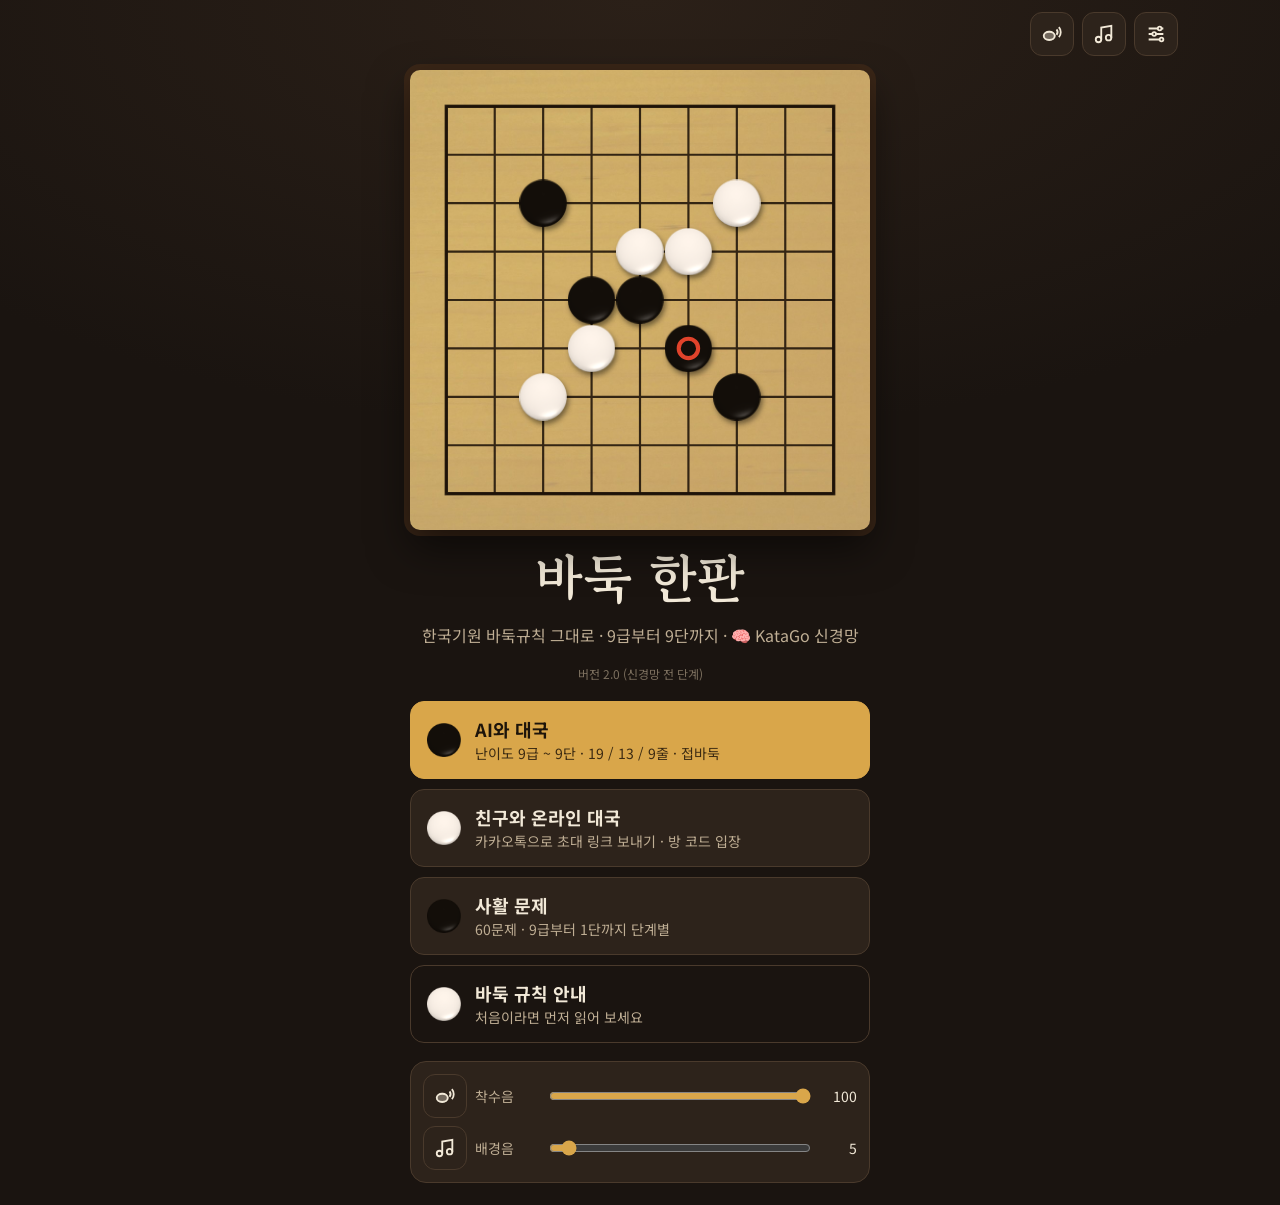
==== commit 906bd38a: "Add files via upload" ====
--- a/baduk/index.html
+++ b/baduk/index.html
@@ -135,7 +135,8 @@
     <div class="hero">
       <div class="boardpic"><canvas id="heroCv"></canvas></div>
       <h1>바둑 한판</h1>
-      <p>한국기원 바둑규칙 그대로 · 9급부터 9단까지</p>
+      <p>한국기원 바둑규칙 그대로 · 9급부터 9단까지 · 🧠 KataGo 신경망</p>
+      <p style="font-size:12px;opacity:.6">버전 2.0 (신경망 전 단계)</p>
       <div class="menu">
         <button class="btn big hidden" id="resume"><span class="dot dot1"></span><span><b>두던 대국 이어 두기</b><small>저장된 AI 대국으로 돌아가요</small></span></button>
         <button class="btn big pri" id="mAI"><span class="dot dot1"></span><span><b>AI와 대국</b><small style="color:#3b2a12">난이도 9급 ~ 9단 · 19 / 13 / 9줄 · 접바둑</small></span></button>
@@ -209,8 +210,9 @@
 <script>
 var ASSET = {"wood":"[data-uri]","black":"[data-uri]","white":"[data-uri]","click":"[data-uri]","bgm":"bgm.mp3"};
 var PROBLEMS = [{"id":"cho1-10","c":"cho1","src":"조치훈 사활대백과 초급 10번","goal":"live","B":[[5,0],[0,1],[1,1],[2,1],[3,1],[4,1]],"W":[[2,0],[4,0],[5,1],[6,1],[0,2],[1,2],[2,2],[3,2],[4,2]],"crop":[0,0,7,4],"tree":[{"m":[1,0],"r":[6,0],"n":[{"m":[3,0],"end":1},{"m":[5,2],"r":[3,0],"n":[{"m":[5,0],"r":[2,0],"n":[{"m":[3,0],"end":1},{"m":[4,0],"end":1}]}]}]}],"wrong":[[[0,0],[1,0]],[[3,0],[1,0]],[[5,2],[1,0]],[[6,2],[1,0]]],"intro":"흑 돌을 살리는 문제예요. 눈 두 개를 만들어 보세요.","expl":"흑 1이 단수! 단수로 백을 몰아 응수를 강요하면서 모양을 무너뜨려요. 흑은 두 눈을 만들어 살아요. 중간에 내준 돌은 살기 위한 희생이에요.","hint":"백 돌의 활로를 하나만 남기는 수부터 찾아보세요.","tech":"단수","wrongTip":"이 수로는 눈 하나밖에 못 만들어요. 급소나 집을 넓히는 수를 찾아보세요.","lv":0},{"id":"cho1-93","c":"cho1","src":"조치훈 사활대백과 초급 93번","goal":"live","B":[[2,0],[2,1],[0,2],[1,2]],"W":[[1,0],[0,1],[3,1],[3,2],[0,3],[1,3],[2,3]],"crop":[0,0,5,4],"tree":[{"m":[1,1],"r":[3,0],"n":[{"m":[0,0],"end":1}]}],"wrong":[[[3,0],[0,0]],[[2,2],[0,0]]],"intro":"흑 돌을 살리는 문제예요. 눈 두 개를 만들어 보세요.","expl":"흑 1이 단수! 단수로 백을 몰아 응수를 강요하면서 모양을 무너뜨려요. 흑은 두 눈을 만들어 살아요.","hint":"백 돌의 활로를 하나만 남기는 수부터 찾아보세요.","tech":"단수","wrongTip":"이 수로는 눈 하나밖에 못 만들어요. 급소나 집을 넓히는 수를 찾아보세요.","lv":0},{"id":"cho1-47","c":"cho1","src":"조치훈 사활대백과 초급 47번","goal":"live","B":[[3,0],[2,1],[3,1],[0,2],[1,2]],"W":[[4,0],[4,1],[2,2],[3,2],[4,2],[0,3],[1,3]],"crop":[0,0,5,4],"tree":[{"m":[1,0],"r":[0,0],"n":[{"m":[0,1],"end":1},{"m":[1,1],"end":1},{"m":[2,3],"r":[0,1],"n":[{"m":[1,1],"end":1}]}]}],"wrong":[[[0,0],[1,0]],[[2,0],[0,0]],[[0,1],[1,0]],[[1,1],[1,0]],[[2,3],[1,0]],[[3,3],[1,0]],[[4,3],[1,0]]],"intro":"흑 돌을 살리는 문제예요. 눈 두 개를 만들어 보세요.","expl":"흑 1이 넓히기! 변 쪽으로 집을 넓혀 눈 두 개를 만들 공간을 확보해요. 흑은 두 눈을 만들어 살아요.","hint":"집을 넓힐 수 있는 쪽을 찾아보세요.","tech":"넓히기","wrongTip":"이 수로는 눈 하나밖에 못 만들어요. 급소나 집을 넓히는 수를 찾아보세요.","lv":0},{"id":"cho1-5","c":"cho1","src":"조치훈 사활대백과 초급 5번","goal":"kill","B":[[1,0],[3,0],[5,0],[5,1],[0,2],[1,2],[2,2],[3,2],[4,2],[5,2]],"W":[[4,0],[0,1],[1,1],[2,1],[3,1],[4,1]],"crop":[0,0,6,4],"tree":[{"m":[2,0],"r":[0,0],"n":[{"m":[2,0],"r":null,"end":1}]}],"wrong":[[[0,0],[2,0]]],"intro":"백 돌을 잡는 문제예요. 백이 두 눈을 만들지 못하게 하세요.","expl":"흑 1이 먹여치기! 백의 눈 자리에 돌을 던져 넣는 먹여치기예요. 백이 따내더라도 그 자리는 진짜 눈이 되지 못해요. 백은 끝내 두 눈을 만들 수 없어 죽은 돌이 돼요.","hint":"상대가 따낼 수 있는 곳에 일부러 두는 수가 있어요.","tech":"먹여치기","wrongTip":"백이 집을 넓히거나 급소를 먼저 차지하면 두 눈이 생겨요. 다시 생각해 보세요.","lv":0},{"id":"cho1-3","c":"cho1","src":"조치훈 사활대백과 초급 3번","goal":"live","B":[[4,0],[0,1],[1,1],[2,1],[3,1]],"W":[[3,0],[5,0],[5,1],[0,2],[1,2],[2,2],[3,2],[4,2]],"crop":[0,0,6,4],"tree":[{"m":[4,1],"r":[0,0],"n":[{"m":[1,0],"end":1},{"m":[2,0],"end":1}]}],"wrong":[[[0,0],[1,0]],[[1,0],[4,1]],[[2,0],[4,1]]],"intro":"흑 돌을 살리는 문제예요. 눈 두 개를 만들어 보세요.","expl":"흑 1이 넓히기! 변 쪽으로 집을 넓혀 눈 두 개를 만들 공간을 확보해요. 흑은 두 눈을 만들어 살아요.","hint":"집을 넓힐 수 있는 쪽을 찾아보세요.","tech":"넓히기","wrongTip":"이 수로는 눈 하나밖에 못 만들어요. 급소나 집을 넓히는 수를 찾아보세요.","lv":0},{"id":"cho1-22","c":"cho1","src":"조치훈 사활대백과 초급 22번","goal":"live","B":[[4,0],[1,1],[2,1],[3,1],[4,1],[0,2]],"W":[[2,0],[5,0],[5,1],[2,2],[3,2],[4,2],[5,2],[0,3],[1,3]],"crop":[0,0,6,4],"tree":[{"m":[1,0],"r":[0,0],"n":[{"m":[3,0],"r":[1,2],"n":[{"m":[0,1],"end":1}]}]}],"wrong":[[[0,0],[1,0]],[[0,1],[1,0]],[[1,2],[1,0]],[[2,3],[1,0]],[[3,3],[1,0]],[[4,3],[1,0]],[[5,3],[1,0]]],"intro":"흑 돌을 살리는 문제예요. 눈 두 개를 만들어 보세요.","expl":"흑 1이 단수! 단수로 백을 몰아 응수를 강요하면서 모양을 무너뜨려요. 흑은 두 눈을 만들어 살아요. 백의 버팀에도 정확히 응수하는 것이 중요해요.","hint":"백 돌의 활로를 하나만 남기는 수부터 찾아보세요.","tech":"단수","wrongTip":"이 수로는 눈 하나밖에 못 만들어요. 급소나 집을 넓히는 수를 찾아보세요.","lv":0},{"id":"cho1-49","c":"cho1","src":"조치훈 사활대백과 초급 49번","goal":"live","B":[[3,0],[1,1],[3,1],[1,2],[3,2]],"W":[[4,0],[4,1],[4,2],[0,3],[1,3],[2,3],[3,3],[4,3]],"crop":[0,0,5,4],"tree":[{"m":[1,0],"r":[0,2],"n":[{"m":[0,1],"r":[2,0],"n":[{"m":[2,1],"end":1},{"m":[2,2],"end":1}]}]},{"m":[2,2],"r":[0,2],"n":[{"m":[0,1],"r":[0,0],"n":[{"m":[1,0],"end":1},{"m":[2,0],"end":1}]}]}],"wrong":[[[0,0],[1,0]],[[2,0],[0,1]],[[0,1],[1,0]],[[2,1],[1,0]],[[0,2],[1,0]]],"intro":"흑 돌을 살리는 문제예요. 눈 두 개를 만들어 보세요.","expl":"흑 1이 넓히기! 변 쪽으로 집을 넓혀 눈 두 개를 만들 공간을 확보해요. 흑은 두 눈을 만들어 살아요. 백의 버팀에도 정확히 응수하는 것이 중요해요.","hint":"집을 넓힐 수 있는 쪽을 찾아보세요.","tech":"넓히기","wrongTip":"이 수로는 눈 하나밖에 못 만들어요. 급소나 집을 넓히는 수를 찾아보세요.","lv":0},{"id":"cho1-53","c":"cho1","src":"조치훈 사활대백과 초급 53번","goal":"live","B":[[0,0],[4,0],[0,1],[1,1],[2,1],[4,1],[4,2]],"W":[[1,0],[5,0],[5,1],[2,2],[5,2],[1,3],[3,3],[4,3],[5,3]],"crop":[0,0,6,4],"tree":[{"m":[3,2],"r":[2,0],"n":[{"m":[3,0],"r":[1,0],"end":1}]}],"wrong":[[[2,0],[3,1]],[[3,0],[3,2]],[[3,1],[2,0]],[[0,2],[2,0]],[[1,2],[2,0]],[[0,3],[2,0]]],"intro":"흑 돌을 살리는 문제예요. 눈 두 개를 만들어 보세요.","expl":"흑 1이 급소! 눈 두 개가 갈라지는 급소를 먼저 차지해 살아요. 흑은 두 눈을 만들어 살아요.","hint":"백이 두면 흑이 죽는 자리, 그곳이 흑의 급소예요.","tech":"급소","wrongTip":"이 수로는 눈 하나밖에 못 만들어요. 급소나 집을 넓히는 수를 찾아보세요.","lv":0},{"id":"cho1-143","c":"cho1","src":"조치훈 사활대백과 초급 143번","goal":"kill","B":[[0,0],[4,0],[4,1],[0,2],[3,2],[4,2],[0,3],[1,3],[2,3]],"W":[[3,0],[0,1],[1,1],[3,1],[1,2],[2,2]],"crop":[0,0,5,4],"tree":[{"m":[2,0],"r":null,"end":1}],"wrong":[[[1,0],[2,0]],[[2,1],[2,0]],[[3,3],[1,0]],[[4,3],[1,0]]],"intro":"백 돌을 잡는 문제예요. 백이 두 눈을 만들지 못하게 하세요.","expl":"흑 1이 단수! 단수로 백을 몰아 응수를 강요하면서 모양을 무너뜨려요. 백은 끝내 두 눈을 만들 수 없어 죽은 돌이 돼요.","hint":"백 돌의 활로를 하나만 남기는 수부터 찾아보세요.","tech":"단수","wrongTip":"백이 집을 넓히거나 급소를 먼저 차지하면 두 눈이 생겨요. 다시 생각해 보세요.","lv":1},{"id":"cho1-114","c":"cho1","src":"조치훈 사활대백과 초급 114번","goal":"live","B":[[2,0],[2,1],[3,1],[0,2],[1,2],[1,3],[2,3]],"W":[[3,0],[4,0],[0,1],[4,1],[4,2],[0,3],[3,3],[0,4],[1,4],[2,4],[3,4]],"crop":[0,0,5,5],"tree":[{"m":[1,1],"r":[0,0],"n":[{"m":[3,2],"end":1}]}],"wrong":[[[1,0],[1,1]],[[2,2],[0,0]],[[3,2],[1,1]],[[4,3],[3,2]],[[4,4],[3,2]]],"intro":"흑 돌을 살리는 문제예요. 눈 두 개를 만들어 보세요.","expl":"흑 1이 단수! 단수로 백을 몰아 응수를 강요하면서 모양을 무너뜨려요. 흑은 두 눈을 만들어 살아요.","hint":"백 돌의 활로를 하나만 남기는 수부터 찾아보세요.","tech":"단수","wrongTip":"이 수로는 눈 하나밖에 못 만들어요. 급소나 집을 넓히는 수를 찾아보세요.","lv":1},{"id":"cho1-131","c":"cho1","src":"조치훈 사활대백과 초급 131번","goal":"kill","B":[[3,0],[3,1],[4,1],[4,2],[0,3],[4,3],[0,4],[1,4],[2,4],[3,4],[4,4]],"W":[[2,1],[0,2],[1,2],[3,2],[1,3],[2,3],[3,3]],"crop":[0,0,5,5],"tree":[{"m":[1,0],"r":[2,0],"n":[{"m":[1,1],"r":null,"end":1}]}],"wrong":[[[0,0],[1,0]],[[2,0],[1,0]],[[4,0],[0,0]],[[0,1],[1,0]],[[1,1],[1,0]]],"intro":"백 돌을 잡는 문제예요. 백이 두 눈을 만들지 못하게 하세요.","expl":"흑 1이 급소! 백 모양의 급소를 먼저 차지해 두 눈을 막아요. 백은 끝내 두 눈을 만들 수 없어 죽은 돌이 돼요.","hint":"백이 두면 살 자리가 곧 흑의 급소예요.","tech":"급소","wrongTip":"백이 집을 넓히거나 급소를 먼저 차지하면 두 눈이 생겨요. 다시 생각해 보세요.","lv":1},{"id":"cho1-153","c":"cho1","src":"조치훈 사활대백과 초급 153번","goal":"live","B":[[1,0],[3,0],[3,1],[1,2],[2,2]],"W":[[4,0],[1,1],[4,1],[3,2],[0,3],[1,3],[2,3],[4,3]],"crop":[0,0,5,4],"tree":[{"m":[0,1],"r":[2,1],"n":[{"m":[2,0],"r":[1,1],"n":[{"m":[2,1],"end":1},{"m":[0,2],"end":1}]}]}],"wrong":[[[0,0],[0,1]],[[2,0],[0,1]],[[2,1],[0,1]],[[0,2],[0,1]]],"intro":"흑 돌을 살리는 문제예요. 눈 두 개를 만들어 보세요.","expl":"흑 1이 단수! 단수로 백을 몰아 응수를 강요하면서 모양을 무너뜨려요. 흑은 두 눈을 만들어 살아요. 백의 버팀에도 정확히 응수하는 것이 중요해요.","hint":"백 돌의 활로를 하나만 남기는 수부터 찾아보세요.","tech":"단수","wrongTip":"이 수로는 눈 하나밖에 못 만들어요. 급소나 집을 넓히는 수를 찾아보세요.","lv":1},{"id":"cho1-152","c":"cho1","src":"조치훈 사활대백과 초급 152번","goal":"live","B":[[1,0],[3,0],[3,1],[1,2],[2,2]],"W":[[2,0],[4,0],[4,1],[0,2],[4,2],[0,3],[1,3],[2,3],[3,3]],"crop":[0,0,5,4],"tree":[{"m":[0,1],"r":[2,1],"n":[{"m":[1,1],"r":[2,0],"n":[{"m":[2,1],"end":1},{"m":[3,2],"end":1}]}]}],"wrong":[[[0,0],[0,1]],[[1,1],[0,1]],[[2,1],[0,1]],[[3,2],[0,1]]],"intro":"흑 돌을 살리는 문제예요. 눈 두 개를 만들어 보세요.","expl":"흑 1이 넓히기! 변 쪽으로 집을 넓혀 눈 두 개를 만들 공간을 확보해요. 흑은 두 눈을 만들어 살아요. 백의 버팀에도 정확히 응수하는 것이 중요해요.","hint":"집을 넓힐 수 있는 쪽을 찾아보세요.","tech":"넓히기","wrongTip":"이 수로는 눈 하나밖에 못 만들어요. 급소나 집을 넓히는 수를 찾아보세요.","lv":1},{"id":"cho1-127","c":"cho1","src":"조치훈 사활대백과 초급 127번","goal":"live","B":[[3,0],[3,1],[0,2],[1,2],[3,2],[1,3],[3,3]],"W":[[1,0],[4,0],[4,1],[4,2],[0,3],[4,3],[0,4],[1,4],[2,4],[3,4],[4,4]],"crop":[0,0,5,5],"tree":[{"m":[2,3],"r":[2,1],"n":[{"m":[0,1],"r":[1,1],"n":[{"m":[2,0],"r":null,"end":1}]}]}],"wrong":[[[0,0],[1,1]],[[2,0],[1,1]],[[0,1],[2,3]],[[1,1],[2,3]],[[2,1],[2,3]],[[2,2],[0,0]]],"intro":"흑 돌을 살리는 문제예요. 눈 두 개를 만들어 보세요.","expl":"흑 1이 급소! 눈 두 개가 갈라지는 급소를 먼저 차지해 살아요. 흑은 두 눈을 만들어 살아요. 백의 버팀에도 정확히 응수하는 것이 중요해요.","hint":"백이 두면 흑이 죽는 자리, 그곳이 흑의 급소예요.","tech":"급소","wrongTip":"이 수로는 눈 하나밖에 못 만들어요. 급소나 집을 넓히는 수를 찾아보세요.","lv":1},{"id":"cho1-115","c":"cho1","src":"조치훈 사활대백과 초급 115번","goal":"live","B":[[4,0],[2,1],[4,1],[0,2],[1,2],[2,2]],"W":[[1,0],[5,0],[0,1],[5,1],[4,2],[5,2],[0,3],[1,3],[2,3],[3,3]],"crop":[0,0,6,4],"tree":[{"m":[2,0],"r":[1,1],"n":[{"m":[0,0],"r":[1,1],"n":[{"m":[3,1],"r":[1,0],"n":[{"m":[0,1],"end":1},{"m":[3,2],"r":[0,1],"n":[{"m":[0,0],"r":[1,0],"n":[{"m":[0,1],"end":1},{"m":[1,1],"end":1},{"m":[4,3],"r":[0,1]}]}]}]}]}]}],"wrong":[[[3,0],[2,0]],[[3,1],[2,0]],[[3,2],[2,0]],[[4,3],[0,0]],[[5,3],[0,0]]],"intro":"흑 돌을 살리는 문제예요. 눈 두 개를 만들어 보세요.","expl":"흑 1이 넓히기! 변 쪽으로 집을 넓혀 눈 두 개를 만들 공간을 확보해요. 흑은 두 눈을 만들어 살아요. 백의 버팀에도 정확히 응수하는 것이 중요해요.","hint":"집을 넓힐 수 있는 쪽을 찾아보세요.","tech":"넓히기","wrongTip":"이 수로는 눈 하나밖에 못 만들어요. 급소나 집을 넓히는 수를 찾아보세요.","lv":1},{"id":"cho1-52","c":"cho1","src":"조치훈 사활대백과 초급 52번","goal":"kill","B":[[5,0],[5,1],[0,2],[4,2],[5,2],[0,3],[1,3],[2,3],[3,3]],"W":[[1,0],[0,1],[1,1],[3,1],[4,1],[1,2]],"crop":[0,0,6,4],"tree":[{"m":[3,0],"r":null,"end":1}],"wrong":[[[2,0],[3,0]],[[4,0],[3,0]],[[2,1],[2,2]],[[2,2],[2,1]],[[3,2],[3,0]],[[4,3],[3,0]],[[5,3],[3,0]]],"intro":"백 돌을 잡는 문제예요. 백이 두 눈을 만들지 못하게 하세요.","expl":"흑 1이 치중! 백의 집 안쪽 급소에 들어가는 치중이에요. 눈 하나는 생겨도 두 개는 만들 수 없게 돼요. 백은 끝내 두 눈을 만들 수 없어 죽은 돌이 돼요.","hint":"백 집 한가운데, 눈 두 개가 갈라지는 자리가 급소예요.","tech":"치중","wrongTip":"백이 집을 넓히거나 급소를 먼저 차지하면 두 눈이 생겨요. 다시 생각해 보세요.","lv":1},{"id":"cho1-177","c":"cho1","src":"조치훈 사활대백과 초급 177번","goal":"kill","B":[[2,0],[5,0],[5,1],[3,2],[4,2],[5,2],[0,3],[1,3],[2,3]],"W":[[0,0],[4,0],[2,1],[3,1],[4,1],[0,2],[1,2],[2,2]],"crop":[0,0,6,4],"tree":[{"m":[1,0],"r":[4,3],"n":[{"m":[0,1],"r":null,"end":1}]},{"m":[1,1],"r":[3,0],"n":[{"m":[1,0],"r":[0,1],"n":[{"m":[1,0],"r":[4,3],"n":[{"m":[2,0],"r":[1,1],"n":[{"m":[1,0],"r":[2,0],"n":[{"m":[1,0],"end":1},{"m":[3,3],"r":null,"end":1}]}]}]}]}]}],"wrong":[[[3,0],[1,0]],[[0,1],[1,1]],[[3,3],[1,0]],[[4,3],[1,0]],[[5,3],[1,0]]],"intro":"백 돌을 잡는 문제예요. 백이 두 눈을 만들지 못하게 하세요.","expl":"흑 1이 단수! 단수로 백을 몰아 응수를 강요하면서 모양을 무너뜨려요. 수순을 따라가면 백 돌 1점을 따내고 잡을 수 있어요.","hint":"백 돌의 활로를 하나만 남기는 수부터 찾아보세요.","tech":"단수","wrongTip":"백이 집을 넓히거나 급소를 먼저 차지하면 두 눈이 생겨요. 다시 생각해 보세요.","lv":2},{"id":"cho1-167","c":"cho1","src":"조치훈 사활대백과 초급 167번","goal":"live","B":[[3,0],[3,1],[0,2],[1,2],[2,2]],"W":[[4,0],[4,1],[3,2],[4,2],[0,3],[1,3],[2,3]],"crop":[0,0,5,4],"tree":[{"m":[1,0],"r":[2,0],"n":[{"m":[2,1],"r":[0,0],"n":[{"m":[0,1],"end":1},{"m":[1,1],"end":1},{"m":[3,3],"r":[0,1],"end":1}]}]}],"wrong":[[[0,0],[1,0]],[[2,0],[1,0]],[[0,1],[1,0]],[[1,1],[1,0]],[[2,1],[1,0]],[[3,3],[0,0]],[[4,3],[0,0]]],"intro":"흑 돌을 살리는 문제예요. 눈 두 개를 만들어 보세요.","expl":"흑 1이 넓히기! 변 쪽으로 집을 넓혀 눈 두 개를 만들 공간을 확보해요. 흑은 두 눈을 만들어 살아요. 백의 버팀에도 정확히 응수하는 것이 중요해요.","hint":"집을 넓힐 수 있는 쪽을 찾아보세요.","tech":"넓히기","wrongTip":"이 수로는 눈 하나밖에 못 만들어요. 급소나 집을 넓히는 수를 찾아보세요.","lv":2},{"id":"cho1-180","c":"cho1","src":"조치훈 사활대백과 초급 180번","goal":"live","B":[[5,0],[2,1],[3,1],[4,1],[5,1],[0,2],[1,2],[2,2]],"W":[[1,0],[2,0],[3,0],[6,0],[6,1],[3,2],[4,2],[5,2],[6,2],[0,3],[1,3],[2,3]],"crop":[0,0,7,4],"tree":[{"m":[0,1],"r":null,"end":1},{"m":[1,1],"r":null,"end":1}],"wrong":[[[0,0],[0,1]],[[4,0],[0,1]],[[3,3],[0,1]],[[4,3],[0,1]],[[5,3],[0,1]],[[6,3],[0,1]]],"intro":"흑 돌을 살리는 문제예요. 눈 두 개를 만들어 보세요.","expl":"흑 1이 넓히기! 변 쪽으로 집을 넓혀 눈 두 개를 만들 공간을 확보해요. 흑은 두 눈을 만들어 살아요.","hint":"집을 넓힐 수 있는 쪽을 찾아보세요.","tech":"넓히기","wrongTip":"이 수로는 눈 하나밖에 못 만들어요. 급소나 집을 넓히는 수를 찾아보세요.","lv":2},{"id":"cho1-231","c":"cho1","src":"조치훈 사활대백과 초급 231번","goal":"live","B":[[0,1],[1,1],[4,1],[2,2],[3,2],[4,2]],"W":[[1,0],[5,0],[5,1],[1,2],[5,2],[1,3],[2,3],[3,3],[4,3],[5,3]],"crop":[0,0,6,4],"tree":[{"m":[2,1],"r":[3,0],"n":[{"m":[4,0],"r":[2,0],"n":[{"m":[0,2],"r":null,"end":1}]}]}],"wrong":[[[0,0],[2,0]],[[2,0],[3,0]],[[3,0],[2,1]],[[4,0],[2,1]],[[3,1],[2,0]],[[0,2],[2,0]],[[0,3],[2,0]]],"intro":"흑 돌을 살리는 문제예요. 눈 두 개를 만들어 보세요.","expl":"흑 1이 넓히기! 변 쪽으로 집을 넓혀 눈 두 개를 만들 공간을 확보해요. 흑은 두 눈을 만들어 살아요. 백의 버팀에도 정확히 응수하는 것이 중요해요.","hint":"집을 넓힐 수 있는 쪽을 찾아보세요.","tech":"넓히기","wrongTip":"이 수로는 눈 하나밖에 못 만들어요. 급소나 집을 넓히는 수를 찾아보세요.","lv":2},{"id":"cho1-216","c":"cho1","src":"조치훈 사활대백과 초급 216번","goal":"live","B":[[1,0],[4,0],[4,1],[0,2],[1,2],[2,2]],"W":[[2,0],[5,0],[0,1],[5,1],[4,2],[0,3],[1,3],[2,3],[3,3],[5,3]],"crop":[0,0,6,4],"tree":[{"m":[3,1],"r":[1,1],"n":[{"m":[2,1],"r":[3,2],"n":[{"m":[0,0],"r":[0,1],"n":[{"m":[3,0],"end":1},{"m":[1,1],"end":1}]}]}]}],"wrong":[[[0,0],[3,0]],[[3,0],[1,1]],[[1,1],[3,1]],[[2,1],[3,1]],[[3,2],[1,1]]],"intro":"흑 돌을 살리는 문제예요. 눈 두 개를 만들어 보세요.","expl":"흑 1이 넓히기! 변 쪽으로 집을 넓혀 눈 두 개를 만들 공간을 확보해요. 흑은 두 눈을 만들어 살아요. 백의 버팀에도 정확히 응수하는 것이 중요해요.","hint":"집을 넓힐 수 있는 쪽을 찾아보세요.","tech":"넓히기","wrongTip":"이 수로는 눈 하나밖에 못 만들어요. 급소나 집을 넓히는 수를 찾아보세요.","lv":2},{"id":"cho1-56","c":"cho1","src":"조치훈 사활대백과 초급 56번","goal":"kill","B":[[5,0],[5,1],[1,2],[2,2],[5,2],[2,3],[3,3],[4,3]],"W":[[1,0],[0,1],[1,1],[2,1],[4,1],[3,2]],"crop":[0,0,6,4],"tree":[{"m":[3,0],"r":[4,2],"n":[{"m":[2,0],"r":[4,0],"n":[{"m":[3,1],"r":null,"end":1}]}]}],"wrong":[[[2,0],[3,0]],[[4,0],[3,0]],[[3,1],[3,0]],[[0,2],[3,0]],[[4,2],[3,1]],[[0,3],[3,0]],[[1,3],[3,0]],[[5,3],[3,0]]],"intro":"백 돌을 잡는 문제예요. 백이 두 눈을 만들지 못하게 하세요.","expl":"흑 1이 급소! 백 모양의 급소를 먼저 차지해 두 눈을 막아요. 수순을 따라가면 백 돌 4점을 따내고 잡을 수 있어요. 백의 버팀에도 정확히 응수하는 것이 중요해요.","hint":"백이 두면 살 자리가 곧 흑의 급소예요.","tech":"급소","wrongTip":"백이 집을 넓히거나 급소를 먼저 차지하면 두 눈이 생겨요. 다시 생각해 보세요.","lv":2},{"id":"cho1-86","c":"cho1","src":"조치훈 사활대백과 초급 86번","goal":"kill","B":[[5,0],[5,1],[1,2],[2,2],[5,2],[2,3],[3,3],[4,3]],"W":[[1,0],[0,1],[1,1],[2,1],[4,1],[3,2]],"crop":[0,0,6,4],"tree":[{"m":[3,0],"r":[4,2],"n":[{"m":[2,0],"r":[4,0],"n":[{"m":[3,1],"r":null,"end":1}]}]}],"wrong":[[[2,0],[3,0]],[[4,0],[3,0]],[[3,1],[3,0]],[[0,2],[3,0]],[[4,2],[3,1]],[[0,3],[3,0]],[[1,3],[3,0]],[[5,3],[3,0]]],"intro":"백 돌을 잡는 문제예요. 백이 두 눈을 만들지 못하게 하세요.","expl":"흑 1이 급소! 백 모양의 급소를 먼저 차지해 두 눈을 막아요. 수순을 따라가면 백 돌 4점을 따내고 잡을 수 있어요. 백의 버팀에도 정확히 응수하는 것이 중요해요.","hint":"백이 두면 살 자리가 곧 흑의 급소예요.","tech":"급소","wrongTip":"백이 집을 넓히거나 급소를 먼저 차지하면 두 눈이 생겨요. 다시 생각해 보세요.","lv":2},{"id":"cho1-110","c":"cho1","src":"조치훈 사활대백과 초급 110번","goal":"kill","B":[[3,0],[4,1],[2,2],[3,2],[4,2],[2,3],[0,4],[1,4],[2,4]],"W":[[0,1],[2,1],[3,1],[1,2],[0,3],[1,3]],"crop":[0,0,5,5],"tree":[{"m":[1,0],"r":null,"end":1}],"wrong":[[[0,0],[1,0]],[[2,0],[1,0]],[[4,0],[1,0]],[[1,1],[1,0]],[[3,3],[1,0]],[[4,3],[1,0]],[[3,4],[1,0]],[[4,4],[1,0]]],"intro":"백 돌을 잡는 문제예요. 백이 두 눈을 만들지 못하게 하세요.","expl":"흑 1이 급소! 백 모양의 급소를 먼저 차지해 두 눈을 막아요. 백은 끝내 두 눈을 만들 수 없어 죽은 돌이 돼요.","hint":"백이 두면 살 자리가 곧 흑의 급소예요.","tech":"급소","wrongTip":"백이 집을 넓히거나 급소를 먼저 차지하면 두 눈이 생겨요. 다시 생각해 보세요.","lv":2},{"id":"cho1-378","c":"cho1","src":"조치훈 사활대백과 초급 378번","goal":"kill","B":[[2,1],[4,1],[0,2],[4,2],[0,3],[1,3],[2,3],[3,3],[4,3]],"W":[[3,0],[0,1],[3,1],[1,2],[2,2],[3,2]],"crop":[0,0,5,4],"tree":[{"m":[1,1],"r":null,"end":1}],"wrong":[[[0,0],[1,0]],[[2,0],[1,0]],[[4,0],[1,0]]],"intro":"백 돌을 잡는 문제예요. 백이 두 눈을 만들지 못하게 하세요.","expl":"흑 1이 단수! 단수로 백을 몰아 응수를 강요하면서 모양을 무너뜨려요. 백은 끝내 두 눈을 만들 수 없어 죽은 돌이 돼요.","hint":"백 돌의 활로를 하나만 남기는 수부터 찾아보세요.","tech":"단수","wrongTip":"백이 집을 넓히거나 급소를 먼저 차지하면 두 눈이 생겨요. 다시 생각해 보세요.","lv":3},{"id":"cho1-391","c":"cho1","src":"조치훈 사활대백과 초급 391번","goal":"live","B":[[3,1],[0,2],[1,2],[2,2],[3,2]],"W":[[4,0],[4,1],[4,2],[0,3],[1,3],[2,3],[3,3],[4,3]],"crop":[0,0,5,4],"tree":[{"m":[1,0],"r":null,"end":1}],"wrong":[[[0,0],[1,0]],[[2,0],[1,1]],[[3,0],[1,0]],[[0,1],[1,0]],[[1,1],[2,0]],[[2,1],[1,0]]],"intro":"흑 돌을 살리는 문제예요. 눈 두 개를 만들어 보세요.","expl":"흑 1이 넓히기! 변 쪽으로 집을 넓혀 눈 두 개를 만들 공간을 확보해요. 흑은 두 눈을 만들어 살아요.","hint":"집을 넓힐 수 있는 쪽을 찾아보세요.","tech":"넓히기","wrongTip":"이 수로는 눈 하나밖에 못 만들어요. 급소나 집을 넓히는 수를 찾아보세요.","lv":3},{"id":"cho1-287","c":"cho1","src":"조치훈 사활대백과 초급 287번","goal":"live","B":[[2,0],[3,0],[0,1],[1,1],[0,2],[2,2],[3,2],[4,2]],"W":[[1,0],[4,0],[5,0],[5,1],[1,2],[5,2],[0,3],[1,3],[2,3],[3,3],[4,3]],"crop":[0,0,6,4],"tree":[{"m":[3,1],"r":[4,1],"n":[{"m":[0,0],"end":1}]}],"wrong":[[[0,0],[3,1]],[[2,1],[4,1]],[[4,1],[2,1]]],"intro":"흑 돌을 살리는 문제예요. 눈 두 개를 만들어 보세요.","expl":"흑 1이 넓히기! 변 쪽으로 집을 넓혀 눈 두 개를 만들 공간을 확보해요. 흑은 두 눈을 만들어 살아요.","hint":"집을 넓힐 수 있는 쪽을 찾아보세요.","tech":"넓히기","wrongTip":"이 수로는 눈 하나밖에 못 만들어요. 급소나 집을 넓히는 수를 찾아보세요.","lv":3},{"id":"cho1-385","c":"cho1","src":"조치훈 사활대백과 초급 385번","goal":"kill","B":[[3,0],[4,0],[4,1],[4,2],[3,3],[0,4],[1,4],[2,4],[3,4]],"W":[[1,0],[3,1],[0,2],[2,2],[3,2],[0,3],[1,3],[2,3]],"crop":[0,0,5,5],"tree":[{"m":[1,1],"r":null,"end":1}],"wrong":[[[0,0],[2,0]],[[2,0],[1,1]],[[0,1],[1,1]],[[2,1],[1,1]],[[1,2],[2,0]],[[4,3],[2,0]],[[4,4],[2,0]]],"intro":"백 돌을 잡는 문제예요. 백이 두 눈을 만들지 못하게 하세요.","expl":"흑 1이 치중! 백의 집 안쪽 급소에 들어가는 치중이에요. 눈 하나는 생겨도 두 개는 만들 수 없게 돼요. 백은 끝내 두 눈을 만들 수 없어 죽은 돌이 돼요.","hint":"백 집 한가운데, 눈 두 개가 갈라지는 자리가 급소예요.","tech":"치중","wrongTip":"백이 집을 넓히거나 급소를 먼저 차지하면 두 눈이 생겨요. 다시 생각해 보세요.","lv":3},{"id":"cho1-362","c":"cho1","src":"조치훈 사활대백과 초급 362번","goal":"kill","B":[[4,1],[3,2],[4,2],[1,3],[2,3]],"W":[[3,0],[0,1],[2,1],[3,1],[0,2],[1,2],[2,2]],"crop":[0,0,5,4],"tree":[{"m":[1,0],"r":null,"end":1}],"wrong":[[[0,0],[1,0]],[[2,0],[1,0]],[[4,0],[1,0]],[[1,1],[1,0]],[[0,3],[1,0]],[[3,3],[1,0]],[[4,3],[1,0]]],"intro":"백 돌을 잡는 문제예요. 백이 두 눈을 만들지 못하게 하세요.","expl":"흑 1이 급소! 백 모양의 급소를 먼저 차지해 두 눈을 막아요. 백은 끝내 두 눈을 만들 수 없어 죽은 돌이 돼요.","hint":"백이 두면 살 자리가 곧 흑의 급소예요.","tech":"급소","wrongTip":"백이 집을 넓히거나 급소를 먼저 차지하면 두 눈이 생겨요. 다시 생각해 보세요.","lv":3},{"id":"cho1-280","c":"cho1","src":"조치훈 사활대백과 초급 280번","goal":"kill","B":[[5,0],[5,1],[0,2],[1,2],[2,2],[5,2],[2,3],[3,3],[4,3]],"W":[[3,0],[0,1],[1,1],[2,1],[4,1],[3,2],[4,2]],"crop":[0,0,6,4],"tree":[{"m":[4,0],"r":null,"end":1}],"wrong":[[[0,0],[1,0]],[[1,0],[4,0]],[[2,0],[1,0]],[[0,3],[1,0]],[[1,3],[1,0]],[[5,3],[1,0]]],"intro":"백 돌을 잡는 문제예요. 백이 두 눈을 만들지 못하게 하세요.","expl":"흑 1이 단수! 단수로 백을 몰아 응수를 강요하면서 모양을 무너뜨려요. 백은 끝내 두 눈을 만들 수 없어 죽은 돌이 돼요.","hint":"백 돌의 활로를 하나만 남기는 수부터 찾아보세요.","tech":"단수","wrongTip":"백이 집을 넓히거나 급소를 먼저 차지하면 두 눈이 생겨요. 다시 생각해 보세요.","lv":3},{"id":"cho1-283","c":"cho1","src":"조치훈 사활대백과 초급 283번","goal":"kill","B":[[0,0],[1,0],[5,0],[5,1],[0,2],[1,2],[2,2],[5,2],[2,3],[3,3],[4,3]],"W":[[4,0],[0,1],[1,1],[2,1],[4,1],[3,2],[4,2]],"crop":[0,0,6,4],"tree":[{"m":[3,0],"r":[2,0],"n":[{"m":[3,1],"r":null,"end":1}]}],"wrong":[[[2,0],[3,0]],[[3,1],[3,0]],[[0,3],[2,0]],[[1,3],[2,0]],[[5,3],[2,0]]],"intro":"백 돌을 잡는 문제예요. 백이 두 눈을 만들지 못하게 하세요.","expl":"흑 1이 환격! 한 점을 일부러 내주면, 백이 따낸 직후 흑이 더 많은 돌을 되따내는 환격이 생겨요. 수순을 따라가면 백 돌 4점을 따내고 잡을 수 있어요.","hint":"한 점을 내주는 수를 생각해 보세요. 따낸 뒤가 더 위험할 수 있어요.","tech":"환격","wrongTip":"백이 집을 넓히거나 급소를 먼저 차지하면 두 눈이 생겨요. 다시 생각해 보세요.","lv":3},{"id":"cho1-193","c":"cho1","src":"조치훈 사활대백과 초급 193번","goal":"live","B":[[3,0],[3,1],[1,2],[2,2],[0,3],[1,3]],"W":[[1,0],[4,0],[2,1],[4,1],[4,2],[2,3],[3,3],[0,4],[1,4],[4,4]],"crop":[0,0,5,5],"tree":[{"m":[3,2],"r":[1,1],"n":[{"m":[0,1],"r":[4,3],"n":[{"m":[0,0],"r":[0,2],"n":[{"m":[0,1],"r":null,"end":1}]}]}]}],"wrong":[[[0,0],[0,1]],[[2,0],[1,1]],[[0,1],[3,2]],[[1,1],[3,2]],[[0,2],[0,0]],[[2,4],[0,0]],[[3,4],[0,0]]],"intro":"흑 돌을 살리는 문제예요. 눈 두 개를 만들어 보세요.","expl":"흑 1이 급소! 눈 두 개가 갈라지는 급소를 먼저 차지해 살아요. 흑은 두 눈을 만들어 살아요. 중간에 내준 돌은 살기 위한 희생이에요. 백의 버팀에도 정확히 응수하는 것이 중요해요.","hint":"백이 두면 흑이 죽는 자리, 그곳이 흑의 급소예요.","tech":"급소","wrongTip":"이 수로는 눈 하나밖에 못 만들어요. 급소나 집을 넓히는 수를 찾아보세요.","lv":3},{"id":"cho1-396","c":"cho1","src":"조치훈 사활대백과 초급 396번","goal":"live","B":[[0,1],[3,1],[0,2],[1,2],[2,2],[3,2]],"W":[[4,0],[1,1],[2,1],[4,1],[4,2],[0,3],[1,3],[2,3],[3,3],[4,3]],"crop":[0,0,5,4],"tree":[{"m":[1,0],"r":[2,0],"n":[{"m":[3,0],"r":[2,0],"n":[{"m":[1,1],"end":1},{"m":[2,1],"end":1}]}]}],"wrong":[[[0,0],[1,0]],[[2,0],[1,0]],[[3,0],[1,0]]],"intro":"흑 돌을 살리는 문제예요. 눈 두 개를 만들어 보세요.","expl":"흑 1이 단수! 단수로 백을 몰아 응수를 강요하면서 모양을 무너뜨려요. 흑은 두 눈을 만들어 살아요. 백의 버팀에도 정확히 응수하는 것이 중요해요.","hint":"백 돌의 활로를 하나만 남기는 수부터 찾아보세요.","tech":"단수","wrongTip":"이 수로는 눈 하나밖에 못 만들어요. 급소나 집을 넓히는 수를 찾아보세요.","lv":4},{"id":"cho1-402","c":"cho1","src":"조치훈 사활대백과 초급 402번","goal":"kill","B":[[2,0],[4,0],[4,1],[4,2],[0,3],[1,3],[2,3],[3,3],[4,3]],"W":[[0,0],[3,0],[3,1],[0,2],[1,2],[2,2],[3,2]],"crop":[0,0,5,4],"tree":[{"m":[1,0],"r":[0,1],"n":[{"m":[1,1],"r":[2,1],"n":[{"m":[1,0],"r":null,"end":1}]}]},{"m":[1,1],"r":[0,1],"n":[{"m":[1,0],"r":[2,1],"n":[{"m":[1,0],"r":null,"end":1}]}]}],"wrong":[[[0,1],[1,1]],[[2,1],[1,1]]],"intro":"백 돌을 잡는 문제예요. 백이 두 눈을 만들지 못하게 하세요.","expl":"흑 1이 단수! 단수로 백을 몰아 응수를 강요하면서 모양을 무너뜨려요. 백은 끝내 두 눈을 만들 수 없어 죽은 돌이 돼요. 백의 버팀에도 정확히 응수하는 것이 중요해요.","hint":"백 돌의 활로를 하나만 남기는 수부터 찾아보세요.","tech":"단수","wrongTip":"백이 집을 넓히거나 급소를 먼저 차지하면 두 눈이 생겨요. 다시 생각해 보세요.","lv":4},{"id":"cho1-400","c":"cho1","src":"조치훈 사활대백과 초급 400번","goal":"kill","B":[[4,0],[0,1],[4,1],[4,2],[0,3],[1,3],[2,3],[3,3],[4,3]],"W":[[0,0],[3,0],[3,1],[0,2],[1,2],[2,2],[3,2]],"crop":[0,0,5,4],"tree":[{"m":[1,1],"r":[1,0],"n":[{"m":[2,0],"r":[0,0],"n":[{"m":[1,0],"r":null,"end":1}]}]}],"wrong":[[[1,0],[1,1]],[[2,0],[1,1]],[[2,1],[1,1]]],"intro":"백 돌을 잡는 문제예요. 백이 두 눈을 만들지 못하게 하세요.","expl":"흑 1이 젖히기! 1·2선에서 젖혀 백의 집을 밖에서부터 줄이는 수예요. 집이 좁아지면 백은 두 눈을 낼 수 없어요. 수순을 따라가면 백 돌 3점을 따내고 잡을 수 있어요. 백의 버팀에도 정확히 응수하는 것이 중요해요.","hint":"백 집을 바깥에서 줄이는 수를 먼저 생각해 보세요.","tech":"젖히기","wrongTip":"백이 집을 넓히거나 급소를 먼저 차지하면 두 눈이 생겨요. 다시 생각해 보세요.","lv":4},{"id":"cho1-393","c":"cho1","src":"조치훈 사활대백과 초급 393번","goal":"live","B":[[1,0],[3,1],[0,2],[1,2],[2,2],[3,2]],"W":[[3,0],[0,1],[2,1],[4,1],[5,1],[0,3],[1,3],[2,3],[3,3],[4,3]],"crop":[0,0,6,4],"tree":[{"m":[1,1],"r":[2,0],"n":[{"m":[4,0],"r":[2,0],"n":[{"m":[3,0],"end":1},{"m":[2,1],"r":[5,0],"n":[{"m":[3,0],"end":1}]}]}]}],"wrong":[[[0,0],[2,0]],[[2,0],[1,1]],[[4,0],[1,1]],[[5,0],[2,0]],[[4,2],[2,0]],[[5,2],[2,0]],[[5,3],[2,0]]],"intro":"흑 돌을 살리는 문제예요. 눈 두 개를 만들어 보세요.","expl":"흑 1이 단수! 단수로 백을 몰아 응수를 강요하면서 모양을 무너뜨려요. 흑은 두 눈을 만들어 살아요. 백의 버팀에도 정확히 응수하는 것이 중요해요.","hint":"백 돌의 활로를 하나만 남기는 수부터 찾아보세요.","tech":"단수","wrongTip":"이 수로는 눈 하나밖에 못 만들어요. 급소나 집을 넓히는 수를 찾아보세요.","lv":4},{"id":"cho1-377","c":"cho1","src":"조치훈 사활대백과 초급 377번","goal":"live","B":[[0,1],[3,1],[1,2],[2,2],[3,2]],"W":[[4,0],[2,1],[4,1],[0,2],[4,2],[0,3],[1,3],[2,3],[3,3],[4,3]],"crop":[0,0,5,4],"tree":[{"m":[2,0],"r":[1,1],"n":[{"m":[1,0],"r":[3,0],"n":[{"m":[1,1],"end":1},{"m":[2,1],"end":1}]}]}],"wrong":[[[0,0],[1,0]],[[1,0],[2,0]],[[3,0],[1,0]],[[1,1],[2,0]]],"intro":"흑 돌을 살리는 문제예요. 눈 두 개를 만들어 보세요.","expl":"흑 1이 단수! 단수로 백을 몰아 응수를 강요하면서 모양을 무너뜨려요. 흑은 두 눈을 만들어 살아요. 백의 버팀에도 정확히 응수하는 것이 중요해요.","hint":"백 돌의 활로를 하나만 남기는 수부터 찾아보세요.","tech":"단수","wrongTip":"이 수로는 눈 하나밖에 못 만들어요. 급소나 집을 넓히는 수를 찾아보세요.","lv":4},{"id":"cho1-366","c":"cho1","src":"조치훈 사활대백과 초급 366번","goal":"kill","B":[[4,0],[4,1],[4,2],[1,3],[2,3],[3,3],[4,3]],"W":[[0,1],[3,1],[1,2],[2,2],[3,2]],"crop":[0,0,5,4],"tree":[{"m":[1,0],"r":null,"end":1}],"wrong":[[[0,0],[1,0]],[[2,0],[1,0]],[[3,0],[1,0]],[[1,1],[1,0]],[[2,1],[1,0]],[[0,2],[1,0]],[[0,3],[1,0]]],"intro":"백 돌을 잡는 문제예요. 백이 두 눈을 만들지 못하게 하세요.","expl":"흑 1이 급소! 백 모양의 급소를 먼저 차지해 두 눈을 막아요. 백은 끝내 두 눈을 만들 수 없어 죽은 돌이 돼요.","hint":"백이 두면 살 자리가 곧 흑의 급소예요.","tech":"급소","wrongTip":"백이 집을 넓히거나 급소를 먼저 차지하면 두 눈이 생겨요. 다시 생각해 보세요.","lv":4},{"id":"cho1-306","c":"cho1","src":"조치훈 사활대백과 초급 306번","goal":"kill","B":[[1,0],[3,0],[5,0],[5,1],[3,2],[4,2],[5,2],[1,3],[2,3]],"W":[[4,0],[2,1],[3,1],[4,1],[1,2],[2,2]],"crop":[0,0,6,4],"tree":[{"m":[0,1],"r":[3,3],"n":[{"m":[2,0],"r":[0,2],"n":[{"m":[0,3],"r":[4,3],"n":[{"m":[1,1],"end":1},{"m":[5,3],"r":[3,3],"n":[{"m":[1,1],"end":1},{"m":[4,3],"r":null,"end":1}]}]}]}]}],"wrong":[[[0,0],[2,0]],[[2,0],[0,1]],[[1,1],[0,1]],[[0,2],[0,1]],[[0,3],[2,0]],[[3,3],[2,0]],[[4,3],[2,0]],[[5,3],[2,0]]],"intro":"백 돌을 잡는 문제예요. 백이 두 눈을 만들지 못하게 하세요.","expl":"흑 1이 급소! 백 모양의 급소를 먼저 차지해 두 눈을 막아요. 수순을 따라가면 백 돌 7점을 따내고 잡을 수 있어요. 백의 버팀에도 정확히 응수하는 것이 중요해요.","hint":"백이 두면 살 자리가 곧 흑의 급소예요.","tech":"급소","wrongTip":"백이 집을 넓히거나 급소를 먼저 차지하면 두 눈이 생겨요. 다시 생각해 보세요.","lv":4},{"id":"cho1-289","c":"cho1","src":"조치훈 사활대백과 초급 289번","goal":"kill","B":[[1,0],[2,0],[3,0],[6,1],[1,2],[5,2],[6,2],[1,3],[2,3],[3,3],[4,3]],"W":[[4,0],[0,1],[1,1],[2,1],[3,1],[5,1],[2,2],[3,2],[4,2]],"crop":[0,0,7,4],"tree":[{"m":[6,0],"r":[0,0],"n":[{"m":[5,0],"r":null,"end":1}]}],"wrong":[[[0,2],[0,0]],[[0,3],[0,0]],[[5,3],[0,0]],[[6,3],[0,0]]],"intro":"백 돌을 잡는 문제예요. 백이 두 눈을 만들지 못하게 하세요.","expl":"흑 1이 젖히기! 1·2선에서 젖혀 백의 집을 밖에서부터 줄이는 수예요. 집이 좁아지면 백은 두 눈을 낼 수 없어요. 백은 끝내 두 눈을 만들 수 없어 죽은 돌이 돼요.","hint":"백 집을 바깥에서 줄이는 수를 먼저 생각해 보세요.","tech":"젖히기","wrongTip":"백이 집을 넓히거나 급소를 먼저 차지하면 두 눈이 생겨요. 다시 생각해 보세요.","lv":4},{"id":"cho1-395","c":"cho1","src":"조치훈 사활대백과 초급 395번","goal":"kill","B":[[1,1],[2,1],[4,1],[4,2],[1,3],[2,3],[3,3],[4,3]],"W":[[0,1],[3,1],[0,2],[1,2],[2,2],[3,2]],"crop":[0,0,5,4],"tree":[{"m":[1,0],"r":[3,0],"n":[{"m":[2,0],"r":[0,0],"n":[{"m":[1,0],"r":null,"end":1}]}]}],"wrong":[[[0,0],[1,0]],[[2,0],[1,0]],[[3,0],[1,0]],[[4,0],[1,0]],[[0,3],[1,0]]],"intro":"백 돌을 잡는 문제예요. 백이 두 눈을 만들지 못하게 하세요.","expl":"흑 1이 젖히기! 1·2선에서 젖혀 백의 집을 밖에서부터 줄이는 수예요. 집이 좁아지면 백은 두 눈을 낼 수 없어요. 백은 끝내 두 눈을 만들 수 없어 죽은 돌이 돼요. 백의 버팀에도 정확히 응수하는 것이 중요해요.","hint":"백 집을 바깥에서 줄이는 수를 먼저 생각해 보세요.","tech":"젖히기","wrongTip":"백이 집을 넓히거나 급소를 먼저 차지하면 두 눈이 생겨요. 다시 생각해 보세요.","lv":5},{"id":"cho1-431","c":"cho1","src":"조치훈 사활대백과 초급 431번","goal":"kill","B":[[4,1],[0,2],[4,2],[0,3],[1,3],[2,3],[3,3],[4,3]],"W":[[1,0],[0,1],[1,2],[2,2],[3,2]],"crop":[0,0,5,4],"tree":[{"m":[3,0],"r":[3,1],"n":[{"m":[2,0],"r":[2,1],"n":[{"m":[4,0],"r":null,"end":1}]}]}],"wrong":[[[2,0],[3,0]],[[4,0],[2,0]],[[1,1],[2,1]],[[2,1],[3,1]],[[3,1],[2,1]]],"intro":"백 돌을 잡는 문제예요. 백이 두 눈을 만들지 못하게 하세요.","expl":"흑 1이 급소! 백 모양의 급소를 먼저 차지해 두 눈을 막아요. 백은 끝내 두 눈을 만들 수 없어 죽은 돌이 돼요. 백의 버팀에도 정확히 응수하는 것이 중요해요.","hint":"백이 두면 살 자리가 곧 흑의 급소예요.","tech":"급소","wrongTip":"백이 집을 넓히거나 급소를 먼저 차지하면 두 눈이 생겨요. 다시 생각해 보세요.","lv":5},{"id":"cho1-440","c":"cho1","src":"조치훈 사활대백과 초급 440번","goal":"live","B":[[2,0],[0,1],[4,1],[1,2],[2,2],[3,2]],"W":[[3,0],[5,0],[5,1],[0,2],[4,2],[5,2],[0,3],[1,3],[2,3],[3,3]],"crop":[0,0,6,4],"tree":[{"m":[1,0],"r":[2,1],"n":[{"m":[1,1],"r":[3,1],"n":[{"m":[4,0],"r":[3,0],"n":[{"m":[3,1],"end":1}]}]}]}],"wrong":[[[0,0],[1,0]],[[4,0],[1,1]],[[1,1],[3,1]],[[2,1],[1,0]],[[3,1],[1,0]],[[4,3],[1,0]],[[5,3],[1,0]]],"intro":"흑 돌을 살리는 문제예요. 눈 두 개를 만들어 보세요.","expl":"흑 1이 넓히기! 변 쪽으로 집을 넓혀 눈 두 개를 만들 공간을 확보해요. 흑은 두 눈을 만들어 살아요. 백의 버팀에도 정확히 응수하는 것이 중요해요.","hint":"집을 넓힐 수 있는 쪽을 찾아보세요.","tech":"넓히기","wrongTip":"이 수로는 눈 하나밖에 못 만들어요. 급소나 집을 넓히는 수를 찾아보세요.","lv":5},{"id":"cho1-406","c":"cho1","src":"조치훈 사활대백과 초급 406번","goal":"live","B":[[0,1],[3,1],[1,2],[2,2],[3,2],[0,3],[1,3]],"W":[[2,0],[3,0],[2,1],[4,1],[4,2],[2,3],[3,3],[4,3],[0,4],[1,4]],"crop":[0,0,5,5],"tree":[{"m":[1,0],"r":[1,1],"n":[{"m":[4,0],"r":[2,0],"n":[{"m":[0,0],"r":[3,0],"n":[{"m":[2,1],"end":1}]}]}]}],"wrong":[[[0,0],[1,0]],[[1,1],[1,0]],[[0,2],[0,0]],[[2,4],[1,0]],[[3,4],[1,0]],[[4,4],[1,0]]],"intro":"흑 돌을 살리는 문제예요. 눈 두 개를 만들어 보세요.","expl":"흑 1이 넓히기! 변 쪽으로 집을 넓혀 눈 두 개를 만들 공간을 확보해요. 흑은 두 눈을 만들어 살아요. 백의 버팀에도 정확히 응수하는 것이 중요해요.","hint":"집을 넓힐 수 있는 쪽을 찾아보세요.","tech":"넓히기","wrongTip":"이 수로는 눈 하나밖에 못 만들어요. 급소나 집을 넓히는 수를 찾아보세요.","lv":5},{"id":"cho1-401","c":"cho1","src":"조치훈 사활대백과 초급 401번","goal":"kill","B":[[4,0],[1,1],[4,1],[4,2],[0,3],[1,3],[2,3],[3,3],[4,3]],"W":[[1,0],[3,0],[3,1],[0,2],[1,2],[2,2],[3,2]],"crop":[0,0,5,4],"tree":[{"m":[0,1],"r":[2,1],"n":[{"m":[2,0],"r":[3,1],"n":[{"m":[0,0],"r":null,"end":1}]}]}],"wrong":[[[0,0],[0,1]],[[2,0],[2,1]],[[2,1],[0,1]]],"intro":"백 돌을 잡는 문제예요. 백이 두 눈을 만들지 못하게 하세요.","expl":"흑 1이 젖히기! 1·2선에서 젖혀 백의 집을 밖에서부터 줄이는 수예요. 집이 좁아지면 백은 두 눈을 낼 수 없어요. 수순을 따라가면 백 돌 8점을 따내고 잡을 수 있어요. 백의 버팀에도 정확히 응수하는 것이 중요해요.","hint":"백 집을 바깥에서 줄이는 수를 먼저 생각해 보세요.","tech":"젖히기","wrongTip":"백이 집을 넓히거나 급소를 먼저 차지하면 두 눈이 생겨요. 다시 생각해 보세요.","lv":5},{"id":"cho1-390","c":"cho1","src":"조치훈 사활대백과 초급 390번","goal":"live","B":[[3,1],[0,2],[1,2],[2,2],[3,2]],"W":[[0,0],[4,0],[4,1],[4,2],[0,3],[1,3],[2,3],[3,3],[4,3]],"crop":[0,0,5,4],"tree":[{"m":[1,0],"r":[0,1],"n":[{"m":[3,0],"r":[1,1],"n":[{"m":[2,1],"r":[0,0],"n":[{"m":[0,1],"end":1},{"m":[1,1],"end":1}]}]}]}],"wrong":[[[2,0],[1,1]],[[3,0],[1,0]],[[0,1],[1,0]],[[1,1],[2,0]],[[2,1],[1,0]]],"intro":"흑 돌을 살리는 문제예요. 눈 두 개를 만들어 보세요.","expl":"흑 1이 단수! 단수로 백을 몰아 응수를 강요하면서 모양을 무너뜨려요. 흑은 두 눈을 만들어 살아요. 백의 버팀에도 정확히 응수하는 것이 중요해요.","hint":"백 돌의 활로를 하나만 남기는 수부터 찾아보세요.","tech":"단수","wrongTip":"이 수로는 눈 하나밖에 못 만들어요. 급소나 집을 넓히는 수를 찾아보세요.","lv":5},{"id":"cho1-380","c":"cho1","src":"조치훈 사활대백과 초급 380번","goal":"live","B":[[5,0],[0,1],[3,1],[5,1],[1,2],[2,2],[3,2],[4,2]],"W":[[1,0],[4,0],[6,0],[6,1],[0,2],[5,2],[6,2],[0,3],[1,3],[2,3],[3,3],[4,3]],"crop":[0,0,7,4],"tree":[{"m":[1,1],"r":[3,0],"n":[{"m":[4,1],"r":[2,0],"n":[{"m":[5,3],"r":null,"end":1}]}]}],"wrong":[[[3,0],[1,1]],[[4,1],[1,1]],[[5,3],[2,0]],[[6,3],[2,0]]],"intro":"흑 돌을 살리는 문제예요. 눈 두 개를 만들어 보세요.","expl":"흑 1이 넓히기! 변 쪽으로 집을 넓혀 눈 두 개를 만들 공간을 확보해요. 흑은 두 눈을 만들어 살아요. 백의 버팀에도 정확히 응수하는 것이 중요해요.","hint":"집을 넓힐 수 있는 쪽을 찾아보세요.","tech":"넓히기","wrongTip":"이 수로는 눈 하나밖에 못 만들어요. 급소나 집을 넓히는 수를 찾아보세요.","lv":5},{"id":"cho1-246","c":"cho1","src":"조치훈 사활대백과 초급 246번","goal":"kill","B":[[1,0],[5,0],[5,1],[0,2],[1,2],[5,2],[1,3],[2,3],[3,3],[4,3],[5,3]],"W":[[2,0],[3,0],[4,0],[0,1],[1,1],[4,1],[2,2],[3,2],[4,2]],"crop":[0,0,6,4],"tree":[{"m":[2,1],"r":[3,1],"n":[{"m":[2,1],"r":[4,1],"n":[{"m":[0,0],"r":null,"end":1}]}]}],"wrong":[[[3,1],[0,0]],[[0,3],[0,0]]],"intro":"백 돌을 잡는 문제예요. 백이 두 눈을 만들지 못하게 하세요.","expl":"흑 1이 환격! 한 점을 일부러 내주면, 백이 따낸 직후 흑이 더 많은 돌을 되따내는 환격이 생겨요. 수순을 따라가면 백 돌 10점을 따내고 잡을 수 있어요. 백의 버팀에도 정확히 응수하는 것이 중요해요.","hint":"한 점을 내주는 수를 생각해 보세요. 따낸 뒤가 더 위험할 수 있어요.","tech":"환격","wrongTip":"백이 집을 넓히거나 급소를 먼저 차지하면 두 눈이 생겨요. 다시 생각해 보세요.","lv":5},{"id":"cho1-444","c":"cho1","src":"조치훈 사활대백과 초급 444번","goal":"kill","B":[[4,1],[0,2],[4,2],[0,3],[1,3],[2,3],[3,3],[4,3]],"W":[[1,0],[0,1],[1,2],[2,2],[3,2]],"crop":[0,0,5,4],"tree":[{"m":[3,0],"r":[3,1],"n":[{"m":[2,0],"r":[2,1],"n":[{"m":[4,0],"r":null,"end":1}]}]}],"wrong":[[[2,0],[3,0]],[[4,0],[2,0]],[[1,1],[2,1]],[[2,1],[3,1]],[[3,1],[2,1]]],"intro":"백 돌을 잡는 문제예요. 백이 두 눈을 만들지 못하게 하세요.","expl":"흑 1이 급소! 백 모양의 급소를 먼저 차지해 두 눈을 막아요. 백은 끝내 두 눈을 만들 수 없어 죽은 돌이 돼요. 백의 버팀에도 정확히 응수하는 것이 중요해요.","hint":"백이 두면 살 자리가 곧 흑의 급소예요.","tech":"급소","wrongTip":"백이 집을 넓히거나 급소를 먼저 차지하면 두 눈이 생겨요. 다시 생각해 보세요.","lv":6},{"id":"cho1-445","c":"cho1","src":"조치훈 사활대백과 초급 445번","goal":"kill","B":[[5,0],[5,1],[0,2],[4,2],[5,2],[0,3],[1,3],[2,3],[3,3]],"W":[[2,0],[3,0],[0,1],[4,1],[1,2],[2,2],[3,2]],"crop":[0,0,6,4],"tree":[{"m":[1,1],"r":null,"end":1}],"wrong":[[[0,0],[1,0]],[[4,0],[1,0]],[[2,1],[1,0]],[[3,1],[1,0]],[[4,3],[1,0]],[[5,3],[1,0]]],"intro":"백 돌을 잡는 문제예요. 백이 두 눈을 만들지 못하게 하세요.","expl":"흑 1이 단수! 단수로 백을 몰아 응수를 강요하면서 모양을 무너뜨려요. 백은 끝내 두 눈을 만들 수 없어 죽은 돌이 돼요.","hint":"백 돌의 활로를 하나만 남기는 수부터 찾아보세요.","tech":"단수","wrongTip":"백이 집을 넓히거나 급소를 먼저 차지하면 두 눈이 생겨요. 다시 생각해 보세요.","lv":6},{"id":"cho1-450","c":"cho1","src":"조치훈 사활대백과 초급 450번","goal":"kill","B":[[4,0],[1,1],[4,1],[4,2],[0,3],[1,3],[2,3],[3,3],[4,3]],"W":[[1,0],[3,0],[2,1],[0,2],[1,2],[2,2],[3,2]],"crop":[0,0,5,4],"tree":[{"m":[0,1],"r":[3,1],"n":[{"m":[2,0],"r":[2,1],"n":[{"m":[0,0],"r":[3,1],"n":[{"m":[1,0],"r":null,"end":1}]}]}]}],"wrong":[[[0,0],[2,0]],[[3,1],[0,1]]],"intro":"백 돌을 잡는 문제예요. 백이 두 눈을 만들지 못하게 하세요.","expl":"흑 1이 먹여치기! 백의 눈 자리에 돌을 던져 넣는 먹여치기예요. 백이 따내더라도 그 자리는 진짜 눈이 되지 못해요. 수순을 따라가면 백 돌 8점을 따내고 잡을 수 있어요. 백의 버팀에도 정확히 응수하는 것이 중요해요.","hint":"상대가 따낼 수 있는 곳에 일부러 두는 수가 있어요.","tech":"먹여치기","wrongTip":"백이 집을 넓히거나 급소를 먼저 차지하면 두 눈이 생겨요. 다시 생각해 보세요.","lv":6},{"id":"cho1-441","c":"cho1","src":"조치훈 사활대백과 초급 441번","goal":"live","B":[[2,0],[3,0],[4,1],[0,2],[1,2],[2,2],[3,2]],"W":[[0,0],[1,0],[5,0],[5,1],[4,2],[5,2],[0,3],[1,3],[2,3],[3,3]],"crop":[0,0,6,4],"tree":[{"m":[4,0],"r":[2,1],"n":[{"m":[3,1],"r":[1,1],"n":[{"m":[0,1],"r":[0,0],"n":[{"m":[1,0],"end":1},{"m":[1,1],"end":1},{"m":[4,3],"r":[1,0],"n":[{"m":[1,1],"end":1}]}]}]}]}],"wrong":[[[0,1],[4,0]],[[2,1],[4,0]],[[3,1],[1,1]],[[4,3],[4,0]],[[5,3],[4,0]]],"intro":"흑 돌을 살리는 문제예요. 눈 두 개를 만들어 보세요.","expl":"흑 1이 넓히기! 변 쪽으로 집을 넓혀 눈 두 개를 만들 공간을 확보해요. 흑은 두 눈을 만들어 살아요. 백의 버팀에도 정확히 응수하는 것이 중요해요.","hint":"집을 넓힐 수 있는 쪽을 찾아보세요.","tech":"넓히기","wrongTip":"이 수로는 눈 하나밖에 못 만들어요. 급소나 집을 넓히는 수를 찾아보세요.","lv":6},{"id":"cho1-398","c":"cho1","src":"조치훈 사활대백과 초급 398번","goal":"kill","B":[[4,0],[4,1],[4,2],[0,3],[1,3],[2,3],[3,3],[4,3]],"W":[[1,0],[3,0],[3,1],[1,2],[2,2],[3,2]],"crop":[0,0,5,4],"tree":[{"m":[0,1],"r":[0,2],"n":[{"m":[1,1],"r":[2,1],"n":[{"m":[2,0],"r":[3,1],"n":[{"m":[0,0],"r":null,"end":1}]}]}]}],"wrong":[[[0,0],[0,1]],[[2,0],[0,1]],[[1,1],[0,1]],[[2,1],[0,1]],[[0,2],[0,1]]],"intro":"백 돌을 잡는 문제예요. 백이 두 눈을 만들지 못하게 하세요.","expl":"흑 1이 급소! 백 모양의 급소를 먼저 차지해 두 눈을 막아요. 수순을 따라가면 백 돌 8점을 따내고 잡을 수 있어요. 백의 버팀에도 정확히 응수하는 것이 중요해요.","hint":"백이 두면 살 자리가 곧 흑의 급소예요.","tech":"급소","wrongTip":"백이 집을 넓히거나 급소를 먼저 차지하면 두 눈이 생겨요. 다시 생각해 보세요.","lv":6},{"id":"cho1-386","c":"cho1","src":"조치훈 사활대백과 초급 386번","goal":"kill","B":[[4,0],[4,1],[1,2],[4,2],[3,3],[4,3],[0,4],[1,4],[2,4]],"W":[[3,0],[0,1],[3,1],[2,2],[3,2],[1,3],[2,3]],"crop":[0,0,5,5],"tree":[{"m":[1,1],"r":[0,2],"n":[{"m":[1,0],"r":[0,3],"n":[{"m":[2,0],"r":[3,4],"n":[{"m":[2,1],"r":[0,0],"n":[{"m":[1,1],"r":null,"end":1}]}]}]}]}],"wrong":[[[0,0],[1,0]],[[1,0],[1,1]],[[2,0],[1,0]],[[2,1],[1,0]],[[0,2],[1,1]],[[0,3],[1,1]],[[3,4],[1,0]],[[4,4],[1,0]]],"intro":"백 돌을 잡는 문제예요. 백이 두 눈을 만들지 못하게 하세요.","expl":"흑 1이 젖히기! 1·2선에서 젖혀 백의 집을 밖에서부터 줄이는 수예요. 집이 좁아지면 백은 두 눈을 낼 수 없어요. 백은 끝내 두 눈을 만들 수 없어 죽은 돌이 돼요. 백의 버팀에도 정확히 응수하는 것이 중요해요.","hint":"백 집을 바깥에서 줄이는 수를 먼저 생각해 보세요.","tech":"젖히기","wrongTip":"백이 집을 넓히거나 급소를 먼저 차지하면 두 눈이 생겨요. 다시 생각해 보세요.","lv":6},{"id":"cho1-259","c":"cho1","src":"조치훈 사활대백과 초급 259번","goal":"kill","B":[[1,0],[2,0],[5,1],[5,2],[1,3],[2,3],[3,3],[4,3],[5,3]],"W":[[4,0],[0,1],[1,1],[4,1],[2,2],[3,2],[4,2]],"crop":[0,0,6,4],"tree":[{"m":[2,1],"r":[1,2],"n":[{"m":[3,0],"r":null,"end":1}]}],"wrong":[[[0,0],[3,0]],[[3,0],[2,1]],[[5,0],[3,0]],[[3,1],[0,0]],[[0,2],[3,0]],[[1,2],[2,1]],[[0,3],[3,0]]],"intro":"백 돌을 잡는 문제예요. 백이 두 눈을 만들지 못하게 하세요.","expl":"흑 1이 젖히기! 1·2선에서 젖혀 백의 집을 밖에서부터 줄이는 수예요. 집이 좁아지면 백은 두 눈을 낼 수 없어요. 백은 끝내 두 눈을 만들 수 없어 죽은 돌이 돼요.","hint":"백 집을 바깥에서 줄이는 수를 먼저 생각해 보세요.","tech":"젖히기","wrongTip":"백이 집을 넓히거나 급소를 먼저 차지하면 두 눈이 생겨요. 다시 생각해 보세요.","lv":6},{"id":"cho1-260","c":"cho1","src":"조치훈 사활대백과 초급 260번","goal":"kill","B":[[1,0],[5,0],[5,1],[0,2],[5,2],[1,3],[2,3],[3,3],[4,3],[5,3]],"W":[[2,0],[3,0],[4,0],[0,1],[1,1],[4,1],[3,2],[4,2]],"crop":[0,0,6,4],"tree":[{"m":[2,1],"r":[3,1],"n":[{"m":[1,2],"r":[2,2],"n":[{"m":[2,1],"r":[4,1],"n":[{"m":[0,0],"r":null,"end":1}]}]}]}],"wrong":[[[3,1],[0,0]],[[1,2],[2,1]],[[2,2],[2,1]],[[0,3],[0,0]]],"intro":"백 돌을 잡는 문제예요. 백이 두 눈을 만들지 못하게 하세요.","expl":"흑 1이 환격! 한 점을 일부러 내주면, 백이 따낸 직후 흑이 더 많은 돌을 되따내는 환격이 생겨요. 수순을 따라가면 백 돌 10점을 따내고 잡을 수 있어요. 백의 버팀에도 정확히 응수하는 것이 중요해요.","hint":"한 점을 내주는 수를 생각해 보세요. 따낸 뒤가 더 위험할 수 있어요.","tech":"환격","wrongTip":"백이 집을 넓히거나 급소를 먼저 차지하면 두 눈이 생겨요. 다시 생각해 보세요.","lv":6},{"id":"cho2-23","c":"cho2","src":"조치훈 사활대백과 중급 23번","goal":"kill","B":[[4,0],[0,1],[4,1],[3,2],[4,2],[3,3],[0,4],[1,4],[2,4],[3,4]],"W":[[1,1],[2,1],[3,1],[2,2],[0,3],[1,3],[2,3]],"crop":[0,0,5,5],"tree":[{"m":[3,0],"r":null,"end":1}],"wrong":[[[0,0],[1,0]],[[1,0],[2,0]],[[2,0],[1,0]],[[1,2],[0,0]],[[4,3],[0,0]],[[4,4],[0,0]]],"intro":"백 돌을 잡는 문제예요. 백이 두 눈을 만들지 못하게 하세요.","expl":"흑 1이 젖히기! 1·2선에서 젖혀 백의 집을 밖에서부터 줄이는 수예요. 집이 좁아지면 백은 두 눈을 낼 수 없어요. 백은 끝내 두 눈을 만들 수 없어 죽은 돌이 돼요.","hint":"백 집을 바깥에서 줄이는 수를 먼저 생각해 보세요.","tech":"젖히기","wrongTip":"백이 집을 넓히거나 급소를 먼저 차지하면 두 눈이 생겨요. 다시 생각해 보세요.","lv":7},{"id":"cho2-73","c":"cho2","src":"조치훈 사활대백과 중급 73번","goal":"kill","B":[[5,0],[5,1],[0,2],[4,2],[5,2],[0,3],[1,3],[2,3],[3,3]],"W":[[1,0],[0,1],[1,1],[3,1],[4,1],[1,2]],"crop":[0,0,6,4],"tree":[{"m":[3,0],"r":null,"end":1}],"wrong":[[[2,0],[3,0]],[[4,0],[3,0]],[[2,1],[2,2]],[[2,2],[2,1]],[[3,2],[3,0]],[[4,3],[3,0]],[[5,3],[3,0]]],"intro":"백 돌을 잡는 문제예요. 백이 두 눈을 만들지 못하게 하세요.","expl":"흑 1이 치중! 백의 집 안쪽 급소에 들어가는 치중이에요. 눈 하나는 생겨도 두 개는 만들 수 없게 돼요. 백은 끝내 두 눈을 만들 수 없어 죽은 돌이 돼요.","hint":"백 집 한가운데, 눈 두 개가 갈라지는 자리가 급소예요.","tech":"치중","wrongTip":"백이 집을 넓히거나 급소를 먼저 차지하면 두 눈이 생겨요. 다시 생각해 보세요.","lv":7},{"id":"cho2-216","c":"cho2","src":"조치훈 사활대백과 중급 216번","goal":"live","B":[[2,0],[0,1],[1,1],[0,2],[2,2],[3,2],[4,2]],"W":[[1,0],[5,0],[5,1],[1,2],[5,2],[0,3],[1,3],[2,3],[3,3],[4,3]],"crop":[0,0,6,4],"tree":[{"m":[3,0],"r":[5,3],"n":[{"m":[0,0],"r":[3,1],"n":[{"m":[4,1],"r":[4,0],"n":[{"m":[2,1],"end":1}]}]}]}],"wrong":[[[0,0],[3,0]],[[4,0],[3,0]],[[2,1],[3,0]],[[3,1],[3,0]],[[4,1],[3,0]]],"intro":"흑 돌을 살리는 문제예요. 눈 두 개를 만들어 보세요.","expl":"흑 1이 넓히기! 변 쪽으로 집을 넓혀 눈 두 개를 만들 공간을 확보해요. 흑은 두 눈을 만들어 살아요. 백의 버팀에도 정확히 응수하는 것이 중요해요.","hint":"집을 넓힐 수 있는 쪽을 찾아보세요.","tech":"넓히기","wrongTip":"이 수로는 눈 하나밖에 못 만들어요. 급소나 집을 넓히는 수를 찾아보세요.","lv":8},{"id":"cho2-155","c":"cho2","src":"조치훈 사활대백과 중급 155번","goal":"kill","B":[[2,0],[5,1],[3,2],[4,2],[5,2],[0,3],[1,3],[2,3]],"W":[[4,0],[1,1],[3,1],[4,1],[0,2],[1,2],[2,2]],"crop":[0,0,6,4],"tree":[{"m":[1,0],"r":[3,3],"n":[{"m":[0,0],"r":[0,1],"n":[{"m":[5,0],"r":null,"end":1}]}]}],"wrong":[[[0,0],[1,0]],[[3,0],[0,0]],[[5,0],[1,0]],[[0,1],[1,0]],[[2,1],[1,0]],[[3,3],[1,0]],[[4,3],[1,0]],[[5,3],[1,0]]],"intro":"백 돌을 잡는 문제예요. 백이 두 눈을 만들지 못하게 하세요.","expl":"흑 1이 젖히기! 1·2선에서 젖혀 백의 집을 밖에서부터 줄이는 수예요. 집이 좁아지면 백은 두 눈을 낼 수 없어요. 백은 끝내 두 눈을 만들 수 없어 죽은 돌이 돼요. 백의 버팀에도 정확히 응수하는 것이 중요해요.","hint":"백 집을 바깥에서 줄이는 수를 먼저 생각해 보세요.","tech":"젖히기","wrongTip":"백이 집을 넓히거나 급소를 먼저 차지하면 두 눈이 생겨요. 다시 생각해 보세요.","lv":9}];
-var WORKER_SRC = "// ===== 바둑 엔진 (한국기원 바둑규칙 기반) =====\n// 0 빈점, 1 흑, 2 백, 3 판 밖\nvar EMPTY = 0, BLACK = 1, WHITE = 2, EDGE = 3;\n\nfunction Board(n) {\n  this.n = n; var W = n + 2; this.W = W; var S = W * W; this.S = S;\n  this.c = new Uint8Array(S);\n  this.head = new Int16Array(S); this.nxt = new Int16Array(S);\n  this.gsize = new Int16Array(S); this.plib = new Int16Array(S);\n  this.lsum = new Int32Array(S); this.lsq = new Float64Array(S);\n  this.dirs = [1, -1, W, -W];\n  this.diag = [W + 1, W - 1, -W + 1, -W - 1];\n  this.ko = 0; this.last = 0; this.last2 = 0; this.caps = [0, 0, 0];\n  for (var i = 0; i < S; i++) {\n    var x = i % W, y = (i / W) | 0;\n    if (x === 0 || y === 0 || x === W - 1 || y === W - 1) this.c[i] = EDGE;\n  }\n}\nBoard.prototype.pt = function (x, y) { return (y + 1) * this.W + x + 1; };\nBoard.prototype.xy = function (p) { return [p % this.W - 1, ((p / this.W) | 0) - 1]; };\nBoard.prototype.clone = function () {\n  var b = Object.create(Board.prototype);\n  b.n = this.n; b.W = this.W; b.S = this.S; b.dirs = this.dirs; b.diag = this.diag;\n  b.c = this.c.slice(); b.head = this.head.slice(); b.nxt = this.nxt.slice();\n  b.gsize = this.gsize.slice(); b.plib = this.plib.slice();\n  b.lsum = this.lsum.slice(); b.lsq = this.lsq.slice();\n  b.ko = this.ko; b.last = this.last; b.last2 = this.last2; b.caps = this.caps.slice();\n  return b;\n};\nBoard.prototype.copyFrom = function (o) {\n  this.c.set(o.c); this.head.set(o.head); this.nxt.set(o.nxt); this.gsize.set(o.gsize);\n  this.plib.set(o.plib); this.lsum.set(o.lsum); this.lsq.set(o.lsq);\n  this.ko = o.ko; this.last = o.last; this.last2 = o.last2;\n  this.caps[1] = o.caps[1]; this.caps[2] = o.caps[2];\n};\nBoard.prototype.inAtari = function (h) {\n  var pl = this.plib[h];\n  return pl > 0 && pl * this.lsq[h] === this.lsum[h] * this.lsum[h];\n};\nBoard.prototype.atariLib = function (h) { return this.lsum[h] / this.plib[h]; };\n// 착수 가능 여부: 자충수 금지(제4조), 패(제6조)\nBoard.prototype.legal = function (p, col) {\n  var c = this.c;\n  if (p === 0) return true;\n  if (c[p] !== EMPTY || p === this.ko) return false;\n  var d = this.dirs, opp = 3 - col, i, q, v;\n  for (i = 0; i < 4; i++) if (c[p + d[i]] === EMPTY) return true;\n  for (i = 0; i < 4; i++) {\n    q = p + d[i]; v = c[q];\n    if (v === col) { if (!this.inAtari(this.head[q])) return true; }\n    else if (v === opp) { if (this.inAtari(this.head[q])) return true; }\n  }\n  return false;\n};\nBoard.prototype._addLib = function (h, q) { this.plib[h]++; this.lsum[h] += q; this.lsq[h] += q * q; };\nBoard.prototype._remLib = function (h, q) { this.plib[h]--; this.lsum[h] -= q; this.lsq[h] -= q * q; };\nBoard.prototype._merge = function (a, b) {\n  if (this.gsize[a] < this.gsize[b]) { var t = a; a = b; b = t; }\n  var s = b;\n  do { this.head[s] = a; s = this.nxt[s]; } while (s !== b);\n  var tmp = this.nxt[a]; this.nxt[a] = this.nxt[b]; this.nxt[b] = tmp;\n  this.gsize[a] += this.gsize[b]; this.plib[a] += this.plib[b];\n  this.lsum[a] += this.lsum[b]; this.lsq[a] += this.lsq[b];\n  return a;\n};\nBoard.prototype._removeGroup = function (h, out) {\n  var c = this.c, d = this.dirs, s = h, n = 0, i, q, v;\n  do { c[s] = EMPTY; n++; if (out) out.push(s); s = this.nxt[s]; } while (s !== h);\n  s = h;\n  do {\n    for (i = 0; i < 4; i++) { q = s + d[i]; v = c[q]; if (v === BLACK || v === WHITE) this._addLib(this.head[q], s); }\n    s = this.nxt[s];\n  } while (s !== h);\n  return n;\n};\n// 착점. 반환: 따낸 돌 수 (out 배열이 있으면 위치를 담음)\nBoard.prototype.play = function (p, col, out) {\n  if (p === 0) { this.ko = 0; this.last2 = this.last; this.last = 0; return 0; }\n  var c = this.c, d = this.dirs, opp = 3 - col, i, q, v, h;\n  c[p] = col; this.head[p] = p; this.nxt[p] = p; this.gsize[p] = 1;\n  this.plib[p] = 0; this.lsum[p] = 0; this.lsq[p] = 0;\n  for (i = 0; i < 4; i++) {\n    q = p + d[i]; v = c[q];\n    if (v === EMPTY) this._addLib(p, q);\n    else if (v === BLACK || v === WHITE) this._remLib(this.head[q], p);\n  }\n  for (i = 0; i < 4; i++) {\n    q = p + d[i];\n    if (c[q] === col) { h = this.head[q]; var hp = this.head[p]; if (h !== hp) this._merge(hp, h); }\n  }\n  var cap = 0, capPos = 0;\n  for (i = 0; i < 4; i++) {\n    q = p + d[i];\n    if (c[q] === opp && this.plib[this.head[q]] === 0) { cap += this._removeGroup(this.head[q], out); capPos = q; }\n  }\n  h = this.head[p];\n  this.ko = (cap === 1 && this.gsize[h] === 1 && this.plib[h] === 1) ? capPos : 0;\n  this.caps[col] += cap; this.last2 = this.last; this.last = p;\n  return cap;\n};\n// 정확한 활로 수 (limit까지)\nvar _stamp = new Int32Array(1000), _stampId = 1;\nBoard.prototype.libs = function (h, limit, list) {\n  if (++_stampId > 2e9) { _stamp.fill(0); _stampId = 1; }\n  var id = _stampId, c = this.c, d = this.dirs, s = h, n = 0, i, q;\n  do {\n    for (i = 0; i < 4; i++) {\n      q = s + d[i];\n      if (c[q] === EMPTY && _stamp[q] !== id) { _stamp[q] = id; n++; if (list) list.push(q); if (n >= limit) return n; }\n    }\n    s = this.nxt[s];\n  } while (s !== h);\n  return n;\n};\nBoard.prototype.stones = function (h) {\n  var r = [], s = h; do { r.push(s); s = this.nxt[s]; } while (s !== h); return r;\n};\n// 진짜 눈인지 (자기 눈 메우기 방지용)\nBoard.prototype.isEye = function (p, col) {\n  var c = this.c, d = this.dirs, i, v;\n  for (i = 0; i < 4; i++) { v = c[p + d[i]]; if (v !== col && v !== EDGE) return false; }\n  var bad = 0, edge = 0, dg = this.diag;\n  for (i = 0; i < 4; i++) { v = c[p + dg[i]]; if (v === EDGE) edge = 1; else if (v === 3 - col) bad++; }\n  return bad + edge < 2;\n};\n// 착점 후 활로 (자충/단수 판단): 착점 없이 근사 계산\nBoard.prototype.libsAfter = function (p, col, limit) {\n  var b = this.clone(); b.play(p, col); return b.libs(b.head[p], limit || 4);\n};\n// 지역 해시 (동형반복 판단용)\nvar ZOB = null;\nfunction zobInit(S) {\n  if (ZOB && ZOB.length >= S * 3) return;\n  ZOB = new Int32Array(S * 3 * 2); var s = 0x9e3779b9;\n  for (var i = 0; i < ZOB.length; i++) { s ^= s << 13; s ^= s >>> 17; s ^= s << 5; ZOB[i] = s; }\n}\nBoard.prototype.hash = function () {\n  zobInit(this.S); var a = 0, b = 0, c = this.c;\n  for (var p = 0; p < this.S; p++) { var v = c[p]; if (v === 1 || v === 2) { var k = (p * 3 + v) * 2; a ^= ZOB[k]; b ^= ZOB[k + 1]; } }\n  return (a >>> 0).toString(36) + '.' + (b >>> 0).toString(36);\n};\n\n// 화점/접바둑 위치\nfunction starPoints(n) {\n  if (n === 19) { var a = [3, 9, 15], r = []; a.forEach(function (x) { a.forEach(function (y) { r.push([x, y]); }); }); return r; }\n  if (n === 13) return [[3, 3], [9, 3], [3, 9], [9, 9], [6, 6], [3, 6], [9, 6], [6, 3], [6, 9]];\n  if (n === 9) return [[2, 2], [6, 2], [2, 6], [6, 6], [4, 4]];\n  return [];\n}\nfunction handicapPoints(n, k) {\n  var e = n === 9 ? 2 : 3, m = (n - 1) / 2, f = n - 1 - e;\n  var TL = [e, e], TR = [f, e], BL = [e, f], BR = [f, f], C = [m, m], L = [e, m], R = [f, m], T = [m, e], B = [m, f];\n  var t = { 2: [TR, BL], 3: [TR, BL, BR], 4: [TR, BL, BR, TL], 5: [TR, BL, BR, TL, C], 6: [TR, BL, BR, TL, L, R],\n    7: [TR, BL, BR, TL, L, R, C], 8: [TR, BL, BR, TL, L, R, T, B], 9: [TR, BL, BR, TL, L, R, T, B, C] };\n  return t[k] || [];\n}\n\n// ===== 계가 (제7·8·11조): 집 + 잡은 돌, 빅의 집은 제외 =====\n// dead: 사석으로 정한 위치 배열. 반환 {terr:[,b,w], prisoners:[,b,w], owner:Int8Array}\nfunction scoreBoard(b, dead, komi) {\n  var c = b.c.slice(), S = b.S, d = b.dirs, i, deadSet = {};\n  var pris = [0, b.caps[1], b.caps[2]];\n  (dead || []).forEach(function (p) { if (c[p] === 1 || c[p] === 2) { pris[3 - c[p]]++; deadSet[p] = 1; c[p] = 0; } });\n  var owner = new Int8Array(S), seen = new Uint8Array(S), terr = [0, 0, 0];\n  for (var p = 0; p < S; p++) {\n    if (c[p] !== EMPTY || seen[p]) continue;\n    var reg = [p], touch = 0; seen[p] = 1;\n    for (i = 0; i < reg.length; i++) {\n      for (var k = 0; k < 4; k++) {\n        var q = reg[i] + d[k], v = c[q];\n        if (v === EMPTY && !seen[q]) { seen[q] = 1; reg.push(q); }\n        else if (v === 1) touch |= 1; else if (v === 2) touch |= 2;\n      }\n    }\n    if (touch === 1 || touch === 2) {\n      // 빅 판별: 이 집을 둘러싼 돌무리가 상대와 공배를 나누면서 활로가 2 이하이면 빅 안의 집으로 보고 제외\n      var col = touch, seki = false;\n      if (reg.length <= 2) seki = sekiAround(b, c, reg, col);\n      if (!seki) { terr[col] += reg.length; for (i = 0; i < reg.length; i++) owner[reg[i]] = col; }\n    }\n  }\n  for (p in deadSet) owner[p] = 3 - b.c[p];\n  for (p = 0; p < S; p++) if (c[p] === 1 || c[p] === 2) owner[p] = c[p];\n  var bs = terr[1] + pris[1], ws = terr[2] + pris[2] + komi;\n  return { terr: terr, pris: pris, owner: owner, black: bs, white: ws, diff: bs - ws };\n}\nfunction sekiAround(b, c, reg, col) {\n  // 집(reg)에 붙은 col 돌무리 중, 상대 돌과 맞닿은 공배(빈점)를 가진 무리가 있으면 빅\n  var d = b.dirs, seen = {}, i, k;\n  for (i = 0; i < reg.length; i++) for (k = 0; k < 4; k++) {\n    var q = reg[i] + d[k];\n    if (c[q] !== col || seen[b.head[q]]) continue;\n    var h = b.head[q]; seen[h] = 1;\n    // 빅의 돌무리는 활로가 (집 + 공배 1~2개)뿐이다. 활로가 넉넉하면 공배가 남은 정상적인 삶.\n    if (b.libs(h, 9) > reg.length + 1) continue;\n    var st = b.stones(h);\n    for (var j = 0; j < st.length; j++) for (var m = 0; m < 4; m++) {\n      var e = st[j] + d[m];\n      if (c[e] !== EMPTY || reg.indexOf(e) >= 0) continue;\n      for (var z = 0; z < 4; z++) if (c[e + d[z]] === 3 - col) return true;\n    }\n  }\n  return false;\n}\n\n// 좌표 표기 (A~T, I 제외)\nvar COLS = 'ABCDEFGHJKLMNOPQRST';\nfunction coordName(b, p) { if (!p) return '넘김'; var xy = b.xy(p); return COLS[xy[0]] + (b.n - xy[1]); }\n\n// ===== 바둑 인공지능 (9급 ~ 9단) =====\n// 규칙 엔진(engine.js)의 legal()이 허용하는 수만 둔다.\nvar LEVELS = ['9급', '8급', '7급', '6급', '5급', '4급', '3급', '2급', '1급', '1단', '2단', '3단', '4단', '5단', '6단', '7단', '8단', '9단'];\n// [노이즈, 실수확률, 탐색수, 수읽기 인지율]\nvar LVCFG = [\n  [1.0, .30, 0, .45], [.9, .25, 0, .55], [.8, .20, 120, .65], [.7, .16, 220, .72], [.6, .13, 400, .8],\n  [.5, .10, 650, .86], [.4, .08, 1000, .9], [.3, .06, 1500, .94], [.25, .05, 2200, .97],\n  [.15, .03, 3200, 1], [.1, .02, 4500, 1], [.05, .012, 6000, 1], [0, .006, 8000, 1], [0, 0, 10500, 1],\n  [0, 0, 14000, 1], [0, 0, 18000, 1], [0, 0, 23000, 1], [0, 0, 30000, 1]\n];\nfunction gauss() { var u = 1 - Math.random(), v = Math.random(); return Math.sqrt(-2 * Math.log(u)) * Math.cos(2 * Math.PI * v); }\n\nfunction lineOf(b, p) { var xy = b.xy(p), n = b.n; return Math.min(xy[0], xy[1], n - 1 - xy[0], n - 1 - xy[1]) + 1; }\nfunction nearStones(b, p, r) {\n  var xy = b.xy(p), n = b.n, cnt = 0;\n  for (var dy = -r; dy <= r; dy++) for (var dx = -r; dx <= r; dx++) {\n    var x = xy[0] + dx, y = xy[1] + dy; if (x < 0 || y < 0 || x >= n || y >= n) continue;\n    var v = b.c[b.pt(x, y)]; if (v === 1 || v === 2) cnt++;\n  }\n  return cnt;\n}\nfunction dist(b, p, q) { var a = b.xy(p), c = b.xy(q); return Math.max(Math.abs(a[0] - c[0]), Math.abs(a[1] - c[1])); }\n\n// ---- 축(사다리) 읽기: 단수된 무리(h)가 도망쳐도 잡히는가 (수비측 차례)\nfunction ladderCaptured(b, h, depth) {\n  var def = b.c[h], att = 3 - def, d = b.dirs, st = b.stones(h), i, k;\n  if (depth > 80) return false;\n  for (i = 0; i < st.length; i++) for (k = 0; k < 4; k++) {\n    var q = st[i] + d[k]; if (b.c[q] === att && b.inAtari(b.head[q])) return false; // 상대 돌을 따내며 탈출\n  }\n  var lib = b.atariLib(h);\n  if (!b.legal(lib, def)) return true;\n  var nb = b.clone(); nb.play(lib, def);\n  var nh = nb.head[lib], libs = [], L = nb.libs(nh, 3, libs);\n  if (L >= 3) return false;\n  if (L <= 1) return true;\n  for (i = 0; i < 2; i++) {\n    var a = libs[i]; if (!nb.legal(a, att)) continue;\n    var ab = nb.clone(); ab.play(a, att);\n    if (ab.c[lib] !== def) return true;\n    var h2 = ab.head[lib];\n    if (ab.inAtari(h2) && !ab.inAtari(ab.head[a]) && ladderCaptured(ab, h2, depth + 1)) return true;\n  }\n  return false;\n}\n\n// ---- 포석 감각 (19, 13줄): 빈 귀 → 굳힘/걸침 → 변\nfunction openingBonus(b, p, col, moveNo) {\n  var n = b.n; if (n < 13) return 0;\n  var xy = b.xy(p), x = xy[0], y = xy[1], ln = lineOf(b, p), lx = Math.min(x, n - 1 - x) + 1, ly = Math.min(y, n - 1 - y) + 1;\n  var s = 0, early = moveNo < (n === 19 ? 60 : 24);\n  if (!early) return 0;\n  if (ln === 1) s -= .9; else if (ln === 2) s -= .45; else if (ln === 3 || ln === 4) s += .2; else if (ln >= 6) s -= .1;\n  var crowd = nearStones(b, p, n === 19 ? 3 : 2);\n  // 빈 귀: 3·4선 교차 (화점, 소목, 삼삼)\n  if (lx >= 3 && lx <= 4 && ly >= 3 && ly <= 4 && nearStones(b, p, n === 19 ? 5 : 3) === 0) s += lx === 4 && ly === 4 ? .75 : (lx === 3 && ly === 3 ? .35 : .7);\n  // 걸침/굳힘: 귀에 돌 하나만 있을 때 날일자·한칸·두칸 위치\n  var cx = x < n / 2 ? 0 : n - 1, cy = y < n / 2 ? 0 : n - 1, R = n === 19 ? 6 : 4, own = 0, opp = 0, lone = 0;\n  for (var yy = 0; yy <= R; yy++) for (var xx = 0; xx <= R; xx++) {\n    var px = cx === 0 ? xx : n - 1 - xx, py = cy === 0 ? yy : n - 1 - yy, v = b.c[b.pt(px, py)];\n    if (v === col) { own++; lone = b.pt(px, py); } else if (v === 3 - col) { opp++; lone = b.pt(px, py); }\n  }\n  var inCornerBox = Math.min(lx, ly) >= 3 && Math.max(lx, ly) <= R + 1 && lx <= R + 1 && ly <= R + 1;\n  if (inCornerBox && own + opp === 1 && lone) {\n    var lp = b.xy(lone), dx = Math.abs(lp[0] - x), dy = Math.abs(lp[1] - y);\n    var knight = (dx === 1 && dy === 2) || (dx === 2 && dy === 1), large = (dx === 1 && dy === 3) || (dx === 3 && dy === 1), jump = (dx === 0 && (dy === 2 || dy === 3)) || (dy === 0 && (dx === 2 || dx === 3));\n    if (knight || large || jump) {\n      var mn = Math.min(lx, ly);\n      if (mn >= 3 && mn <= 4) s += own ? .55 : .6; // 굳힘 / 걸침\n    }\n  }\n  // 변: 귀가 다 차면 3·4선 변 벌림\n  if (!inCornerBox && (lx === 3 || lx === 4 || ly === 3 || ly === 4) && crowd === 0) s += .25;\n  if (crowd >= 3 && ln <= 2) s -= .3;\n  return s;\n}\n\nfunction openingCorner(b, col, level) {\n  var n = b.n, R = n === 19 ? 6 : 4, free = [];\n  [[0, 0], [1, 0], [0, 1], [1, 1]].forEach(function (cc) {\n    var cnt = 0;\n    for (var y = 0; y <= R; y++) for (var x = 0; x <= R; x++) { var px = cc[0] ? n - 1 - x : x, py = cc[1] ? n - 1 - y : y, v = b.c[b.pt(px, py)]; if (v === 1 || v === 2) cnt++; }\n    if (!cnt) free.push(cc);\n  });\n  if (!free.length) return 0;\n  // 상대 돌과 마주 보는(대각선이 아닌) 빈 귀를 조금 더 선호\n  var cc = free[(Math.random() * free.length) | 0];\n  var r = Math.random(), pts;\n  if (n === 13) pts = r < .6 ? [[3, 3]] : [[2, 3], [3, 2]];\n  else pts = r < .5 ? [[3, 3]] : r < .9 ? [[2, 3], [3, 2]] : (level >= 9 ? [[2, 2]] : [[3, 3]]);\n  var q = pts[(Math.random() * pts.length) | 0];\n  var p = b.pt(cc[0] ? n - 1 - q[0] : q[0], cc[1] ? n - 1 - q[1] : q[1]);\n  return b.legal(p, col) ? p : 0;\n}\n\n// ---- 한 점의 전술 평가 (뿌리 노드 전용)\nfunction evalMove(b, p, col, moveNo, aware) {\n  var c = b.c, d = b.dirs, opp = 3 - col, s = 0, k, q, v, h, seen = {}, tact = false;\n  var know = function () { return Math.random() < aware; };\n  var nb = b.clone(); var cap = nb.play(p, col);\n  var myH = nb.head[p], myLibs = nb.libs(myH, 4), mySize = nb.gsize[myH];\n  if (cap > 0 && know()) { s += .7 + Math.min(.8, cap * .15); tact = true; }\n  for (k = 0; k < 4; k++) {\n    q = p + d[k]; v = c[q]; if (v !== 1 && v !== 2) continue;\n    h = b.head[q]; if (seen[h]) continue; seen[h] = 1;\n    var sz = b.gsize[h];\n    if (v === col && b.inAtari(h)) { // 단수된 내 돌 살리기\n      if (!know()) continue; tact = true;\n      if (myLibs >= 3) s += .6 + Math.min(.6, sz * .12);\n      else if (myLibs === 2) { var lad = ladderCaptured(b.clone(), h, 0); s += lad ? -.35 : .5 + Math.min(.5, sz * .1); }\n    } else if (v === opp && !b.inAtari(h) && b.libs(h, 3) === 2 && nb.c[q] === opp) { // 단수 치기\n      if (!know()) continue; tact = true;\n      var nh = nb.head[q];\n      if (nb.inAtari(nh)) {\n        var caught = ladderCaptured(nb.clone(), nh, 0);\n        s += caught ? .55 + Math.min(.6, sz * .12) : (sz >= 3 ? .12 : -.05);\n      }\n    }\n  }\n  // 자충(스스로 단수)\n  if (myLibs === 1 && cap === 0) { s -= mySize >= 2 ? 1.1 : .35; }\n  else if (myLibs === 2 && mySize >= 4 && cap === 0) s -= .15;\n  // 연결/끊기: 서로 다른 내 무리 둘 이상을 잇는 수\n  var myGroups = 0, oppGroups = 0, sg = {};\n  for (k = 0; k < 4; k++) { q = p + d[k]; v = c[q]; if ((v === 1 || v === 2) && !sg[b.head[q]]) { sg[b.head[q]] = 1; if (v === col) myGroups++; else oppGroups++; } }\n  if (myGroups >= 2) s += .22;\n  if (oppGroups >= 2 && myLibs >= 2) s += .25; // 끊기\n  if (b.isEye(p, col)) s -= 1.5;\n  // 상대 마지막 수 근처 (응수 감각)\n  if (b.last && dist(b, p, b.last) <= 2) s += .12;\n  s += openingBonus(b, p, col, moveNo);\n  // 아주 이른 시점의 1·2선, 너무 붙는 수 억제\n  if (b.n <= 9 && moveNo < 6) { var ln = lineOf(b, p); if (ln === 1) s -= .6; else if (ln === 2) s -= .2; else if (ln >= 3) s += .15; }\n  return { s: s, tact: tact };\n}\n\n// ---- 몬테카를로 플레이아웃 정책\nfunction pickPlayout(b, col) {\n  var c = b.c, d = b.dirs, L = b.last, i, q, h, lib;\n  if (L) {\n    h = b.head[L];\n    if ((c[L] === 3 - col) && b.inAtari(h)) { lib = b.atariLib(h); if (b.legal(lib, col)) return lib; }\n    for (i = 0; i < 4; i++) {\n      q = L + d[i];\n      if (c[q] === col && b.inAtari(b.head[q])) {\n        lib = b.atariLib(b.head[q]);\n        if (b.legal(lib, col)) { var e = 0; for (var k = 0; k < 4; k++) if (c[lib + d[k]] === 0) e++; if (e >= 2) return lib; }\n      }\n    }\n  }\n  var S = b.S, start = (Math.random() * S) | 0;\n  for (var t = 0; t < S; t++) {\n    var p = start + t; if (p >= S) p -= S;\n    if (c[p] !== 0 || p === b.ko) continue;\n    if (b.isEye(p, col) || !b.legal(p, col)) continue;\n    // 큰 자충 피하기\n    var emp = 0; for (i = 0; i < 4; i++) if (c[p + d[i]] === 0) emp++;\n    if (emp < 2 && Math.random() < .85 && selfAtari(b, p, col)) continue;\n    return p;\n  }\n  return 0;\n}\nfunction selfAtari(b, p, col) {\n  var c = b.c, d = b.dirs, libs = {}, n = 0, i, q, k;\n  for (i = 0; i < 4; i++) {\n    q = p + d[i];\n    if (c[q] === 0) { if (!libs[q]) { libs[q] = 1; n++; } }\n    else if (c[q] === 3 - col && b.inAtari(b.head[q])) return false; // 따내면 괜찮음\n  }\n  var size = 1;\n  for (i = 0; i < 4; i++) {\n    q = p + d[i];\n    if (c[q] === col) {\n      var h = b.head[q]; if (b.libs(h, 4) >= 3) return false;\n      var L = []; b.libs(h, 4, L); size += b.gsize[h];\n      for (k = 0; k < L.length; k++) if (L[k] !== p && !libs[L[k]]) { libs[L[k]] = 1; n++; }\n    }\n  }\n  return n <= 1 && size >= 2;\n}\nfunction areaScore(b, own) {\n  var c = b.c, d = b.dirs, s = 0;\n  for (var p = 0; p < b.S; p++) {\n    var v = c[p], o = 0;\n    if (v === 1) o = 1; else if (v === 2) o = -1;\n    else if (v === 0) {\n      var bb = 0, ww = 0;\n      for (var k = 0; k < 4; k++) { var u = c[p + d[k]]; if (u === 1) bb++; else if (u === 2) ww++; }\n      if (bb && !ww) o = 1; else if (ww && !bb) o = -1;\n    } else continue;\n    s += o; if (own) own[p] += o;\n  }\n  return s;\n}\nfunction playout(b, col, amaf, own) {\n  var max = b.n * b.n * 2.5, passes = 0, m = 0;\n  while (m < max) {\n    var p = pickPlayout(b, col);\n    if (p === 0) { if (++passes >= 2) break; b.play(0, col); }\n    else { passes = 0; b.play(p, col); if (amaf && !amaf[p]) amaf[p] = col; }\n    col = 3 - col; m++;\n  }\n  return areaScore(b, own);\n}\n\n// ---- MCTS + RAVE\nfunction MNode(move, col, parent) { this.move = move; this.col = col; this.parent = parent; this.N = 0; this.W = 0; this.aN = 0; this.aW = 0; this.kids = null; this.pN = 0; this.pW = 0; }\nfunction expandNode(node, b, toPlay, rootPriors) {\n  node.kids = [];\n  var n = b.n, early = b.n * b.n / 4;\n  for (var p = 0; p < b.S; p++) {\n    if (b.c[p] !== 0 || !b.legal(p, toPlay) || b.isEye(p, toPlay)) continue;\n    var k = new MNode(p, toPlay, node);\n    if (rootPriors) { if (!(p in rootPriors)) continue; var pr = rootPriors[p]; k.pN = 30; k.pW = 30 * (0.5 + 0.45 * Math.tanh(pr)); }\n    else {\n      var ln = lineOf(b, p), pv = .5;\n      if (ln === 1) pv -= .2; else if (ln === 2) pv -= .06;\n      if (b.last && dist(b, p, b.last) <= 1) pv += .1;\n      var e = 0; for (var i = 0; i < 4; i++) { var q = p + b.dirs[i]; if (b.c[q] === 3 - toPlay && b.inAtari(b.head[q])) pv += .3; }\n      k.pN = 10; k.pW = 10 * Math.min(.95, pv);\n    }\n    node.kids.push(k);\n  }\n}\nfunction selectKid(node) {\n  var best = null, bv = -1, lnN = Math.log(node.N + 1);\n  for (var i = 0; i < node.kids.length; i++) {\n    var k = node.kids[i], n = k.N + k.pN, q = (k.W + k.pW) / (n || 1);\n    var beta = k.aN / (k.aN + n + k.aN * n / 2500 + 1e-9);\n    var aq = k.aN ? k.aW / k.aN : .5;\n    var v = (1 - beta) * q + beta * aq + .25 * Math.sqrt(lnN / (n + 1));\n    if (v > bv) { bv = v; best = k; }\n  }\n  return best;\n}\nfunction mcts(root, rb, toPlay, komi, playouts, deadline, own) {\n  var b = rb.clone(), done = 0;\n  while (done < playouts && (done & 63 || Date.now() < deadline)) {\n    b.copyFrom(rb);\n    var node = root, col = toPlay, path = [root];\n    while (node.kids && node.kids.length) {\n      node = selectKid(node); b.play(node.move, node.col); col = 3 - node.col; path.push(node);\n    }\n    if (node.N >= 2 && !node.kids) { expandNode(node, b, col, null); if (node.kids.length) { node = selectKid(node); b.play(node.move, node.col); col = 3 - node.col; path.push(node); } }\n    var amaf = new Uint8Array(b.S);\n    for (var i = 1; i < path.length; i++) if (!amaf[path[i].move]) amaf[path[i].move] = path[i].col;\n    var sc = playout(b, col, amaf, own) - komi;\n    var winner = sc > 0 ? 1 : 2;\n    for (i = 0; i < path.length; i++) {\n      var nd = path[i]; nd.N++; if (nd.col === winner) nd.W++;\n      if (nd.kids) for (var j = 0; j < nd.kids.length; j++) { var kk = nd.kids[j]; if (amaf[kk.move] === kk.col) { kk.aN++; if (kk.col === winner) kk.aW++; } }\n    }\n    done++;\n  }\n  return done;\n}\n\n// ---- 소유 추정 (형세판단 / 사석 판정)\nfunction ownership(b, toPlay, komi, n) {\n  var own = new Float32Array(b.S), nb = b.clone(), sum = 0;\n  for (var i = 0; i < n; i++) { nb.copyFrom(b); sum += playout(nb, toPlay, null, own) - komi; }\n  for (var p = 0; p < b.S; p++) own[p] /= n;\n  return { own: own, mean: sum / n };\n}\nfunction deadStones(b, toPlay, komi) {\n  var o = ownership(b, toPlay, komi, b.n >= 19 ? 500 : 800).own, dead = [], seen = {};\n  for (var p = 0; p < b.S; p++) {\n    var v = b.c[p]; if ((v !== 1 && v !== 2) || seen[b.head[p]]) continue;\n    var h = b.head[p]; seen[h] = 1; var st = b.stones(h), m = 0;\n    for (var i = 0; i < st.length; i++) m += o[st[i]] * (v === 1 ? 1 : -1);\n    if (m / st.length < -0.25) dead = dead.concat(st);\n  }\n  return { dead: dead, own: Array.from(o) };\n}\n\n// ---- 착수 결정\nfunction genmove(b, toPlay, level, komi, moveNo, oppPassed) {\n  var cfg = LVCFG[level], noise = cfg[0], blunder = cfg[1], po = cfg[2], aware = cfg[3];\n  var n = b.n, sizeScale = n === 19 ? 1 : n === 13 ? .7 : .45;\n  var t0 = Date.now(), maxMs = Math.min(1400 + level * 480, 9000);\n  // 1) 후보수 평가\n  var cands = [];\n  for (var p = 0; p < b.S; p++) {\n    if (b.c[p] !== 0 || !b.legal(p, toPlay) || b.isEye(p, toPlay)) continue;\n    var e = evalMove(b, p, toPlay, moveNo, aware);\n    cands.push({ p: p, s: e.s, tact: e.tact });\n  }\n  if (!cands.length) return { move: 0, why: 'nomove' };\n  cands.sort(function (a, c) { return c.s - a.s; });\n  // 0) 포석: 빈 귀가 남아 있으면 사람처럼 귀부터 (화점·소목·삼삼)\n  if (n >= 13 && moveNo < (n === 19 ? 10 : 4) && level >= 1) {\n    var corner = openingCorner(b, toPlay, level);\n    if (corner) return { move: corner, winrate: .5, hard: false, book: true };\n  }\n  // 2) 형세(소유) 파악: 종반이면 쓸모없는 수 거르기\n  var late = moveNo > n * n * .45, own = null, est = 0;\n  if (late || oppPassed) { var o = ownership(b, toPlay, komi, n >= 19 ? 120 : 200); own = o.own; est = o.mean; }\n  function settled(q) {\n    if (!own) return false;\n    var v = own[q]; if (Math.abs(v) < .85) return false;\n    for (var k = 0; k < 4; k++) { var r = q + b.dirs[k], cv = b.c[r]; if ((cv === 1 || cv === 2) && b.libs(b.head[r], 3) <= 2) return false; }\n    return true;\n  }\n  var useful = cands.filter(function (c) { return !settled(c.p) || c.tact; });\n  var myLead = toPlay === 1 ? est : -est;\n  if (!useful.length || (oppPassed && own && myLead > 0 && useful.every(function (c) { return !c.tact && Math.abs(own[c.p]) > .6; })))\n    return { move: 0, why: 'pass', winrate: myLead > 0 ? .9 : .4 };\n  // 3) 하수: 감각 + 노이즈\n  var choice, winrate = .5;\n  if (po === 0) {\n    var best = null, bv = -1e9;\n    useful.slice(0, 40).forEach(function (c) { var v = c.s + noise * gauss() * .8; if (v > bv) { bv = v; best = c; } });\n    choice = best.p;\n  } else {\n    // 4) MCTS: 상위 후보로 뿌리 구성\n    var keep = Math.max(12, Math.round((n === 19 ? 45 : n === 13 ? 35 : 30)));\n    var pri = {}; useful.slice(0, keep).forEach(function (c) { pri[c.p] = c.s; });\n    useful.forEach(function (c) { if (c.tact) pri[c.p] = c.s; });\n    var root = new MNode(0, 3 - toPlay, null); root.N = 1;\n    expandNode(root, b, toPlay, pri);\n    if (!root.kids.length) return { move: 0, why: 'pass' };\n    var ownAcc = new Float32Array(b.S);\n    var played = mcts(root, b, toPlay, komi, Math.round(po * (n === 19 ? 1 : 1.2)), t0 + maxMs, ownAcc);\n    var kids = root.kids.slice().sort(function (a, c) { return c.N - a.N; });\n    var top = kids[0]; winrate = top.N ? top.W / top.N : .5;\n    if (noise > 0) {\n      var pool = kids.filter(function (k) { return k.N >= top.N * .25; }), bb = null, bvv = -1e9;\n      pool.forEach(function (k) { var v = (k.W + 1) / (k.N + 2) + noise * .12 * gauss(); if (v > bvv) { bvv = v; bb = k; } });\n      choice = bb.move;\n    } else if (moveNo < 8 && kids[1] && kids[1].N > top.N * .7 && Math.random() < .4) choice = kids[1].move; // 포석 다양성\n    else choice = top.move;\n    // 기권 판단\n    var resignAt = level >= 9 ? .12 : .04;\n    if (winrate < resignAt && moveNo > n * n * .45 && played > 300) return { move: -1, why: 'resign', winrate: winrate };\n    // 종반 쓸모없는 수면 넘김\n    for (var p2 = 0; p2 < b.S; p2++) ownAcc[p2] /= Math.max(1, played);\n    if (moveNo > n * n * .5 && Math.abs(ownAcc[choice]) > .9 && !useful.some(function (c) { return c.p === choice && c.tact; })) {\n      var alt = kids.find(function (k) { return Math.abs(ownAcc[k.move]) <= .9; });\n      if (alt && alt.N > top.N * .3) choice = alt.move; else return { move: 0, why: 'pass', winrate: winrate };\n    }\n  }\n  // 5) 실수 (사람다운 흔들림)\n  if (blunder > 0 && Math.random() < blunder) { var pool2 = useful.slice(0, 10); choice = pool2[(Math.random() * pool2.length) | 0].p; }\n  var hard = cands.slice(0, 6).some(function (c) { return c.tact; });\n  return { move: choice, winrate: winrate, hard: hard, ms: Date.now() - t0 };\n}\n\n// ===== KataGo 신경망 추론 (순수 자바스크립트) =====\n// 모델: 직접 만든 압축 형식(kg.bin) — [4바이트 헤더길이][JSON 헤더][float16 가중치]\nfunction kgHalfToFloat(h) {\n  var s = (h & 0x8000) ? -1 : 1, e = (h >> 10) & 0x1f, f = h & 0x3ff;\n  if (e === 0) return s * Math.pow(2, -14) * (f / 1024);\n  if (e === 31) return f ? NaN : s * Infinity;\n  return s * Math.pow(2, e - 15) * (1 + f / 1024);\n}\nfunction KGNet(buf) {\n  var dv = new DataView(buf), hl = dv.getUint32(0, true);\n  var head = JSON.parse(new TextDecoder().decode(new Uint8Array(buf, 4, hl)));\n  var base = 4 + hl, n16 = (buf.byteLength - base) >> 1, u16 = new Uint16Array(buf.slice(base, base + n16 * 2));\n  var all = new Float32Array(n16), lut = new Float32Array(65536);\n  for (var i = 0; i < 65536; i++) lut[i] = kgHalfToFloat(i);\n  for (i = 0; i < n16; i++) all[i] = lut[u16[i]];\n  // 헤더의 [오프셋, 길이]를 실제 배열로\n  var fix = function (o) {\n    if (Array.isArray(o) && o.length === 2 && typeof o[0] === 'number' && o.__arr !== false) return all.subarray(o[0], o[0] + o[1]);\n    if (o && typeof o === 'object') { for (var k in o) if (k !== 'shape') o[k] = fix(o[k]); }\n    return o;\n  };\n  this.M = fix(head);\n  this.N = 0;\n}\nKGNet.prototype._alloc = function (N) {\n  if (this.N === N) return; this.N = N; var P = N + 2, PL = P * P, C = this.M.trunk.trunkC;\n  this.M.trunk.blocks.forEach(function (B) { C = Math.max(C, B.c1.oc, B.c2.ic); });\n  this.P = P; this.PL = PL;\n  this.x = new Float32Array(C * PL); this.a = new Float32Array(C * PL); this.r = new Float32Array(C * PL);\n  this.g = new Float32Array(C * PL); this.t = new Float32Array(C * PL); this.inp = new Float32Array(this.M.nIn * PL);\n};\nfunction kgMish(v) { if (v > 20) return v; var sp = Math.log1p(Math.exp(v)); return v * Math.tanh(sp); }\nKGNet.prototype.act = function (buf, C, a) {\n  var N = this.N, P = this.P, PL = this.PL;\n  for (var c = 0; c < C; c++) for (var y = 1; y <= N; y++) { var o = c * PL + y * P; for (var x = 1; x <= N; x++) { var v = buf[o + x]; buf[o + x] = a === 'ACTIVATION_MISH' ? kgMish(v) : a === 'ACTIVATION_RELU' ? (v > 0 ? v : 0) : v; } }\n};\nKGNet.prototype.bnAct = function (src, dst, C, bn, a) {\n  var N = this.N, P = this.P, PL = this.PL, mul = bn.mul, add = bn.add, mish = a === 'ACTIVATION_MISH', relu = a === 'ACTIVATION_RELU';\n  for (var c = 0; c < C; c++) {\n    var m = mul[c], ad = add[c];\n    for (var y = 1; y <= N; y++) { var o = c * PL + y * P; for (var x = 1; x <= N; x++) { var v = src[o + x] * m + ad; dst[o + x] = mish ? kgMish(v) : relu ? (v > 0 ? v : 0) : v; } }\n  }\n};\n// 합성곱 (3x3 또는 1x1). out은 0으로 초기화 후 누적\nKGNet.prototype.conv = function (L, src, dst, accumulate) {\n  var N = this.N, P = this.P, PL = this.PL, ic = L.ic, oc = L.oc, w = L.w, k = L.ky;\n  if (!accumulate) dst.fill(0, 0, oc * PL);\n  for (var o = 0; o < oc; o++) {\n    var ob = o * PL;\n    for (var i = 0; i < ic; i++) {\n      var ib = i * PL;\n      if (k === 1) {\n        var wv = w[o * ic + i]; if (wv === 0) continue;\n        for (var y = 1; y <= N; y++) { var r0 = y * P; for (var x = 1; x <= N; x++) dst[ob + r0 + x] += wv * src[ib + r0 + x]; }\n      } else {\n        var wb = (o * ic + i) * 9;\n        var w0 = w[wb], w1 = w[wb + 1], w2 = w[wb + 2], w3 = w[wb + 3], w4 = w[wb + 4], w5 = w[wb + 5], w6 = w[wb + 6], w7 = w[wb + 7], w8 = w[wb + 8];\n        for (y = 1; y <= N; y++) {\n          var rr = ib + y * P, up = rr - P, dn = rr + P, orow = ob + y * P;\n          for (x = 1; x <= N; x++) {\n            dst[orow + x] += w0 * src[up + x - 1] + w1 * src[up + x] + w2 * src[up + x + 1] +\n              w3 * src[rr + x - 1] + w4 * src[rr + x] + w5 * src[rr + x + 1] +\n              w6 * src[dn + x - 1] + w7 * src[dn + x] + w8 * src[dn + x + 1];\n          }\n        }\n      }\n    }\n  }\n};\n// 글로벌 풀링: [평균, 평균*(b-14)/10, 최대] 또는 값 헤드용 [평균, 평균*(b-14)/10, 평균*((b-14)^2/100-0.1)]\nKGNet.prototype.gpool = function (src, C, valueHead) {\n  var N = this.N, P = this.P, PL = this.PL, out = new Float32Array(3 * C), area = N * N, b = Math.sqrt(area);\n  for (var c = 0; c < C; c++) {\n    var s = 0, mx = -1e30;\n    for (var y = 1; y <= N; y++) { var o = c * PL + y * P; for (var x = 1; x <= N; x++) { var v = src[o + x]; s += v; if (v > mx) mx = v; } }\n    var mean = s / area;\n    out[c] = mean; out[C + c] = mean * (b - 14) / 10;\n    out[2 * C + c] = valueHead ? mean * ((b - 14) * (b - 14) / 100 - 0.1) : mx;\n  }\n  return out;\n};\nfunction kgMatMul(vec, L) { var out = new Float32Array(L.oc); for (var i = 0; i < L.ic; i++) { var v = vec[i]; if (!v) continue; var row = i * L.oc; for (var o = 0; o < L.oc; o++) out[o] += v * L.w[row + o]; } return out; }\nKGNet.prototype.addBias = function (dst, C, bias) {\n  var N = this.N, P = this.P, PL = this.PL;\n  for (var c = 0; c < C; c++) { var bv = bias[c]; for (var y = 1; y <= N; y++) { var o = c * PL + y * P; for (var x = 1; x <= N; x++) dst[o + x] += bv; } }\n};\n// bin: Float32Array [nIn][N][N], glob: Float32Array [nGlob]\nKGNet.prototype.eval = function (N, bin, glob) {\n  this._alloc(N);\n  var M = this.M, T = M.trunk, C = T.trunkC, P = this.P, PL = this.PL, i, c, y, x;\n  var inp = this.inp; inp.fill(0);\n  for (c = 0; c < M.nIn; c++) for (y = 0; y < N; y++) for (x = 0; x < N; x++) inp[c * PL + (y + 1) * P + x + 1] = bin[(c * N + y) * N + x];\n  var X = this.x, A = this.a, R = this.r, G = this.g;\n  this.conv(T.conv1, inp, X);\n  this.addBias(X, C, kgMatMul(glob, T.ginput));\n  for (var bi = 0; bi < T.blocks.length; bi++) {\n    var B = T.blocks[bi];\n    this.bnAct(X, A, C, B.preBN, B.preAct.a);\n    if (B.kind === 'ordinary_block') {\n      this.conv(B.c1, A, R);\n      this.bnAct(R, R, B.c1.oc, B.midBN, B.midAct.a);\n    } else {\n      this.conv(B.c1, A, R);\n      this.conv(B.gconv, A, G);\n      this.bnAct(G, G, B.gconv.oc, B.gBN, B.gAct.a);\n      this.addBias(R, B.c1.oc, kgMatMul(this.gpool(G, B.gconv.oc, false), B.gmul));\n      this.bnAct(R, R, B.c1.oc, B.midBN, B.midAct.a);\n    }\n    this.conv(B.c2, R, X, true); // 잔차 더하기\n  }\n  var Tt = this.t; this.bnAct(X, Tt, C, T.tipBN, T.tipAct.a);\n  // 정책\n  var Pd = M.policy, p1 = R, g1 = G;\n  this.conv(Pd.p1, Tt, p1);\n  this.conv(Pd.g1, Tt, g1);\n  this.bnAct(g1, g1, Pd.g1.oc, Pd.g1BN, Pd.g1Act.a);\n  var pp = this.gpool(g1, Pd.g1.oc, false);\n  this.addBias(p1, Pd.p1.oc, kgMatMul(pp, Pd.gmul));\n  this.bnAct(p1, p1, Pd.p1.oc, Pd.p1BN, Pd.p1Act.a);\n  var pol = A; this.conv(Pd.p2, p1, pol);\n  var policy = new Float32Array(N * N + 1);\n  for (y = 0; y < N; y++) for (x = 0; x < N; x++) policy[y * N + x] = pol[(y + 1) * P + x + 1];\n  policy[N * N] = kgMatMul(pp, Pd.pass)[0];\n  // 가치\n  var V = M.value, v1 = G;\n  this.conv(V.v1, Tt, v1);\n  this.bnAct(v1, v1, V.v1.oc, V.v1BN, V.v1Act.a);\n  var vp = this.gpool(v1, V.v1.oc, true);\n  var v2 = kgMatMul(vp, V.v2); for (i = 0; i < v2.length; i++) { v2[i] += V.v2b.w[i]; v2[i] = V.v2Act.a === 'ACTIVATION_MISH' ? kgMish(v2[i]) : Math.max(0, v2[i]); }\n  var v3 = kgMatMul(v2, V.v3); for (i = 0; i < 3; i++) v3[i] += V.v3b.w[i];\n  var sv = kgMatMul(v2, V.sv3); for (i = 0; i < sv.length; i++) sv[i] += V.sv3b.w[i];\n  var mxv = Math.max(v3[0], v3[1], v3[2]), e0 = Math.exp(v3[0] - mxv), e1 = Math.exp(v3[1] - mxv), e2 = Math.exp(v3[2] - mxv), es = e0 + e1 + e2;\n  var own = new Float32Array(N * N), ob = this.r; this.conv(V.own, v1, ob);\n  for (y = 0; y < N; y++) for (x = 0; x < N; x++) own[y * N + x] = Math.tanh(ob[(y + 1) * P + x + 1]);\n  return { policy: policy, win: e0 / es, loss: e1 / es, lead: sv[2] * 20, scoreMean: sv[0] * 20, own: own };\n};\n\n// ===== KataGo 입력 특징 (입력 버전 7: 22면 + 전역 19) =====\n// 규칙은 중국식(계가: 면적, 단순 패, 자충 금지)으로 넣는다. 덤 6.5 기준 형세는 한국 규칙과 거의 같다.\nfunction kgLadderCaptured(b, h, depth) { return ladderCaptured(b.clone(), h, depth || 0); }\n// 무리별 축 정보: 활로 1개 무리 → 축으로 잡히는가, 활로 2개 무리(상대 것) → 축을 거는 수\nfunction kgLadders(b, pla, laddered, working) {\n  var seen = {}, opp = 3 - pla;\n  for (var p = 0; p < b.S; p++) {\n    var v = b.c[p]; if ((v !== 1 && v !== 2) || seen[b.head[p]]) continue;\n    var h = b.head[p]; seen[h] = 1;\n    var libs = []; var L = b.libs(h, 3, libs);\n    if (L === 1) {\n      // 단수된 무리: 주인 차례로 도망쳐도 축이면 표시\n      var nb = b.clone(); nb.ko = 0;\n      if (kgLadderCaptured(nb, nb.head[p], 0)) laddered.push(h);\n    } else if (L === 2 && v === opp && working) {\n      for (var i = 0; i < 2; i++) {\n        var a = libs[i]; if (!b.legal(a, pla)) continue;\n        var ab = b.clone(); ab.play(a, pla);\n        if (ab.c[p] !== v) { working.push(a); continue; }\n        var h2 = ab.head[p];\n        if (ab.inAtari(h2) && kgLadderCaptured(ab, h2, 0)) { if (laddered.indexOf(h) < 0) laddered.push(h); working.push(a); }\n      }\n    }\n  }\n}\n// 벤슨: 무조건 사는 돌과 그 영역(통과해도 살아 있는 영역)\nfunction kgPassAliveArea(b) {\n  var area = new Int8Array(b.S), c = b.c, d = b.dirs;\n  for (var col = 1; col <= 2; col++) {\n    var reg = new Int32Array(b.S).fill(-1), regions = [];\n    for (var p = 0; p < b.S; p++) {\n      if (c[p] === 3 || c[p] === col || reg[p] >= 0) continue;\n      var R = { pts: [p], emp: [], adj: {} }; reg[p] = regions.length; regions.push(R);\n      for (var i = 0; i < R.pts.length; i++) {\n        var s = R.pts[i]; if (c[s] === 0) R.emp.push(s);\n        for (var k = 0; k < 4; k++) { var q = s + d[k]; if (c[q] === 3) continue; if (c[q] === col) { R.adj[b.head[q]] = 1; continue; } if (reg[q] < 0) { reg[q] = reg[p]; R.pts.push(q); } }\n      }\n    }\n    // vital: 영역의 모든 빈점이 그 무리의 활로\n    regions.forEach(function (R) {\n      R.vital = {};\n      for (var h in R.adj) {\n        var ok = true;\n        for (var j = 0; j < R.emp.length && ok; j++) { var e = R.emp[j], lib = false; for (var k = 0; k < 4; k++) { var q = e + d[k]; if (c[q] === col && b.head[q] === +h) lib = true; } if (!lib) ok = false; }\n        if (ok) R.vital[h] = 1;\n      }\n    });\n    var alive = {}; for (p = 0; p < b.S; p++) if (c[p] === col) alive[b.head[p]] = 1;\n    var live = regions.slice();\n    for (var it = 0; it < 50; it++) {\n      var changed = false;\n      for (var h in alive) { var n = 0; live.forEach(function (R) { if (R.vital[h]) n++; }); if (n < 2) { delete alive[h]; changed = true; } }\n      var nl = live.filter(function (R) { for (var h2 in R.adj) if (!alive[h2]) return false; return true; });\n      if (nl.length !== live.length) changed = true; live = nl;\n      if (!changed) break;\n    }\n    for (p = 0; p < b.S; p++) if (c[p] === col && alive[b.head[p]]) area[p] = col;\n    // 살아 있는 무리로만 둘러싸인 작은 영역(상대 돌 포함)은 그 색의 영역\n    live.forEach(function (R) {\n      var any = false; for (var h3 in R.adj) { if (alive[h3]) any = true; }\n      if (any && R.pts.length <= 30) R.pts.forEach(function (q) { area[q] = col; });\n    });\n  }\n  return area;\n}\n// boards: 최근 국면 배열 [현재, 1수 전, 2수 전] (Board), moves: 최근 수 [{p, col}] 마지막이 가장 최근\nfunction kgFeatures(boards, moves, pla, komi) {\n  var b = boards[0], N = b.n, NN = N * N, opp = 3 - pla;\n  var bin = new Float32Array(22 * NN), glob = new Float32Array(19);\n  var idx = function (p) { var xy = b.xy(p); return xy[1] * N + xy[0]; };\n  var set = function (ch, p) { bin[ch * NN + idx(p)] = 1; };\n  for (var p = 0; p < b.S; p++) {\n    var v = b.c[p]; if (v === 3) continue;\n    set(0, p);\n    if (v === pla) set(1, p); else if (v === opp) set(2, p);\n    if (v === 1 || v === 2) { var L = b.libs(b.head[p], 4); if (L === 1) set(3, p); else if (L === 2) set(4, p); else if (L === 3) set(5, p); }\n  }\n  if (b.ko) set(6, b.ko);\n  // 최근 5수: 9 = 상대의 마지막 수, 10 = 내 직전 수 ...\n  var expect = opp;\n  for (var i = 0; i < 5; i++) {\n    var m = moves[moves.length - 1 - i]; if (!m || m.col !== expect) break;\n    if (m.p === 0) glob[i] = 1; else set(9 + i, m.p);\n    expect = 3 - expect;\n  }\n  // 축\n  var lad = [], work = [];\n  kgLadders(b, pla, lad, work);\n  lad.forEach(function (h) { b.stones(h).forEach(function (q) { set(14, q); }); });\n  work.forEach(function (q) { set(17, q); });\n  for (var k = 1; k <= 2; k++) {\n    var pb = boards[k] || boards[k - 1] || b, l2 = [];\n    kgLadders(pb, pla, l2, null);\n    l2.forEach(function (h) { pb.stones(h).forEach(function (q) { set(14 + k, q); }); });\n  }\n  // 무조건 사는 영역\n  var area = kgPassAliveArea(b);\n  for (p = 0; p < b.S; p++) { if (area[p] === pla) set(18, p); else if (area[p] === opp) set(19, p); }\n  // 전역: 덤(내 기준), 규칙(중국식), 통과 시 종료 여부, 덤 패리티\n  var selfKomi = pla === 2 ? komi : -komi;\n  glob[5] = selfKomi / 20;\n  var lastPass = moves.length && moves[moves.length - 1].p === 0;\n  glob[14] = lastPass ? 1 : 0;\n  var even = (NN % 2) === 0, floorK = even ? Math.floor(selfKomi / 2) * 2 : Math.floor((selfKomi - 1) / 2) * 2 + 1;\n  var delta = Math.max(0, Math.min(2, selfKomi - floorK));\n  glob[18] = delta < .5 ? delta : delta < 1.5 ? 1 - delta : delta - 2;\n  return { bin: bin, glob: glob };\n}\n\n// ===== KataGo로 수 고르기 (1단~9단, 19줄) =====\n// [온도(낮을수록 정확), 탐색 횟수, 최대 생각 시간(ms)]\nvar KGLV = { 9: [1.0, 0, 0], 10: [.75, 0, 0], 11: [.5, 0, 0], 12: [.3, 0, 0], 13: [0, 0, 0], 14: [0, 4, 7000], 15: [0, 8, 9000], 16: [0, 16, 11000], 17: [0, 32, 13000] };\nvar KG = null;\nfunction kgLoad(url) {\n  if (KG) return Promise.resolve(KG);\n  return fetch(url).then(function (r) { if (!r.ok) throw new Error('model ' + r.status); return r.arrayBuffer(); })\n    .then(function (buf) { KG = new KGNet(buf); return KG; });\n}\n// 한 국면 평가: 규칙상 둘 수 있는 수만 남겨 확률을 다시 맞춘다\nfunction kgEvalPos(hist, moves, pla, komi) {\n  var b = hist[0], N = b.n, f = kgFeatures(hist, moves, pla, komi), r = KG.eval(N, f.bin, f.glob);\n  var mx = -1e30, i, list = [];\n  for (i = 0; i <= N * N; i++) if (r.policy[i] > mx) mx = r.policy[i];\n  var sum = 0;\n  for (i = 0; i < N * N; i++) {\n    var p = b.pt(i % N, (i / N) | 0);\n    if (b.c[p] !== 0 || !b.legal(p, pla)) continue;\n    var e = Math.exp(r.policy[i] - mx); list.push({ m: p, i: i, pr: e }); sum += e;\n  }\n  var ep = Math.exp(r.policy[N * N] - mx); list.push({ m: 0, i: N * N, pr: ep }); sum += ep;\n  list.forEach(function (o) { o.pr /= sum; });\n  list.sort(function (a, c) { return c.pr - a.pr; });\n  return { list: list, win: r.win, own: r.own, lead: r.lead };\n}\nfunction kgSettled(b, ev, p, pla) {\n  if (!p) return false;\n  var xy = b.xy(p), o = ev.own[xy[1] * b.n + xy[0]];\n  if (Math.abs(o) < .9) return false;\n  for (var k = 0; k < 4; k++) { var q = p + b.dirs[k], v = b.c[q]; if ((v === 1 || v === 2) && b.libs(b.head[q], 3) <= 2) return false; }\n  return true;\n}\n// PUCT 탐색 (신경망 평가 1회 = 방문 1회)\nfunction kgSearch(hist, moves, pla, komi, visits, deadline, rootEv) {\n  var root = { pla: pla, ev: rootEv, N: 1, W: rootEv.win, kids: rootEv.list.slice(0, 12).map(function (o) { return { m: o.m, pr: o.pr, N: 0, W: 0, node: null }; }) };\n  for (var v = 0; v < visits && Date.now() < deadline; v++) {\n    var node = root, path = [], b = hist[0].clone(), h1 = hist[0], h2 = hist[1], mv = moves.slice(), col = pla;\n    while (true) {\n      var best = null, bs = -1e9, sq = Math.sqrt(node.N), fpu = node.W / Math.max(1, node.N) - .15;\n      node.kids.forEach(function (k) { var q = k.N ? k.W / k.N : fpu; var s = q + 1.3 * k.pr * sq / (1 + k.N); if (s > bs) { bs = s; best = k; } });\n      path.push([node, best]);\n      h2 = h1; h1 = b.clone(); b.play(best.m, col); mv.push({ p: best.m, col: col }); col = 3 - col;\n      if (!best.node || !best.node.kids.length) break;\n      node = best.node;\n    }\n    var leafWin;\n    var last2 = mv.length >= 2 && mv[mv.length - 1].p === 0 && mv[mv.length - 2].p === 0;\n    if (last2) {\n      var sc = areaScore(b, null) - komi; // 흑 기준\n      leafWin = (col === 1 ? sc > 0 : sc < 0) ? 1 : 0;\n      path[path.length - 1][1].node = { pla: col, N: 1, W: leafWin, kids: [] };\n    } else {\n      var ev = kgEvalPos([b, h1, h2], mv, col, komi);\n      leafWin = ev.win;\n      path[path.length - 1][1].node = { pla: col, ev: ev, N: 1, W: leafWin, kids: ev.list.slice(0, 10).map(function (o) { return { m: o.m, pr: o.pr, N: 0, W: 0, node: null }; }) };\n    }\n    // 역전파: leafWin은 leaf에서 둘 차례(col) 기준\n    for (var i = path.length - 1; i >= 0; i--) {\n      var nd = path[i][0], k = path[i][1];\n      var childPla = 3 - nd.pla; // k.node의 둘 차례\n      var valForNd = (childPla === col) ? 1 - leafWin : leafWin;\n      k.N++; k.W += valForNd; nd.N++; nd.W += valForNd;\n    }\n  }\n  return root;\n}\nfunction kgGenmove(d, b, moves, boards) {\n  var cfg = KGLV[d.level], temp = cfg[0], visits = cfg[1], t0 = Date.now();\n  var pla = d.toPlay, hist = [b, boards[1] || b, boards[2] || b];\n  var ev = kgEvalPos(hist, moves, pla, d.komi);\n  var list = ev.list, n = b.n, mn = d.moveNo;\n  // 패스: 신경망이 패스를 가장 원하거나, 상대가 넘겼고 내가 이기고 있으며 둘 곳이 정리됐을 때\n  var nonSettled = list.filter(function (o) { return o.m && !kgSettled(b, ev, o.m, pla); });\n  if (list[0].m === 0 && list[0].pr > .5) return { move: 0, winrate: ev.win, kg: 1 };\n  if (d.oppPassed && ev.win > .5 && (!nonSettled.length || nonSettled[0].pr < .15)) return { move: 0, winrate: ev.win, kg: 1 };\n  // 기권: 확실히 진 형세가 길게 이어지면\n  if (ev.win < .03 && mn > 160) return { move: -1, winrate: ev.win, kg: 1 };\n  var choice;\n  if (visits > 0) {\n    var root = kgSearch(hist, moves, pla, d.komi, visits, t0 + cfg[2], ev);\n    var kids = root.kids.filter(function (k) { return k.m === 0 || !kgSettled(b, ev, k.m, pla); });\n    kids.sort(function (a, c) { return c.N - a.N || c.pr - a.pr; });\n    choice = kids.length ? kids[0].m : list[0].m;\n    if (choice) ev.win = kids[0].N ? kids[0].W / kids[0].N : ev.win;\n  } else {\n    var pool = nonSettled.slice(0, temp > 0 ? 8 : 1);\n    if (!pool.length) return { move: 0, winrate: ev.win, kg: 1 };\n    if (temp > 0 && mn > 2) {\n      // 사람 같은 흔들림: 확률^(1/온도)로 뽑되 확률이 아주 낮은 수는 제외\n      var top = pool[0].pr, ws = pool.filter(function (o) { return o.pr > top * .08; }).map(function (o) { return [o, Math.pow(o.pr, 1 / temp)]; });\n      var s = 0; ws.forEach(function (w) { s += w[1]; });\n      var r = Math.random() * s; choice = ws[ws.length - 1][0].m;\n      for (var i = 0; i < ws.length; i++) { r -= ws[i][1]; if (r <= 0) { choice = ws[i][0].m; break; } }\n    } else choice = pool[0].m;\n  }\n  var hard = list[0].pr < .35;\n  return { move: choice, winrate: ev.win, hard: hard, kg: 1, ms: Date.now() - t0 };\n}\n\nvar OLDMAP = [0, 2, 4, 6, 8, 11, 13, 15, 17];\nonmessage = function (e) {\n  var d = e.data;\n  var done = function (r) { postMessage({ id: d.id, r: r }); };\n  if (d.cmd === 'preload') { kgLoad(d.kgUrl).then(function () { done({ ok: 1 }); }, function (err) { done({ ok: 0, err: String(err) }); }); return; }\n  var b = new Board(d.n);\n  d.setup.forEach(function (p) { b.play(p, 1); }); b.caps = [0, 0, 0]; b.ko = 0; b.last = 0;\n  var col = d.setup.length ? 2 : 1, prev1 = null, prev2 = null, mv = [];\n  d.moves.forEach(function (m) { prev2 = prev1; prev1 = b.clone(); b.play(m, col); mv.push({ p: m, col: col }); col = 3 - col; });\n  var boards = [b, prev1 || b, prev2 || prev1 || b];\n  if (d.cmd === 'genmove') {\n    var old = function () { var lv = d.level <= 8 ? OLDMAP[d.level] : 17; var r = genmove(b, d.toPlay, lv, d.komi, d.moveNo, d.oppPassed); return r; };\n    if (d.level >= 9 && d.n === 19 && d.kgUrl) {\n      kgLoad(d.kgUrl).then(function () { done(kgGenmove(d, b, mv, boards)); }, function () { var r = old(); r.kgFail = 1; done(r); });\n    } else done(old());\n    return;\n  }\n  var r;\n  if (d.cmd === 'estimate') { var o = ownership(b, d.toPlay, d.komi, d.n >= 19 ? 300 : 500); r = { own: Array.from(o.own), score: o.mean }; }\n  else if (d.cmd === 'dead') r = deadStones(b, d.toPlay, d.komi);\n  done(r);\n};\n";
+var WORKER_SRC = "// ===== 바둑 엔진 (한국기원 바둑규칙 기반) =====\n// 0 빈점, 1 흑, 2 백, 3 판 밖\nvar EMPTY = 0, BLACK = 1, WHITE = 2, EDGE = 3;\n\nfunction Board(n) {\n  this.n = n; var W = n + 2; this.W = W; var S = W * W; this.S = S;\n  this.c = new Uint8Array(S);\n  this.head = new Int16Array(S); this.nxt = new Int16Array(S);\n  this.gsize = new Int16Array(S); this.plib = new Int16Array(S);\n  this.lsum = new Int32Array(S); this.lsq = new Float64Array(S);\n  this.dirs = [1, -1, W, -W];\n  this.diag = [W + 1, W - 1, -W + 1, -W - 1];\n  this.ko = 0; this.last = 0; this.last2 = 0; this.caps = [0, 0, 0];\n  for (var i = 0; i < S; i++) {\n    var x = i % W, y = (i / W) | 0;\n    if (x === 0 || y === 0 || x === W - 1 || y === W - 1) this.c[i] = EDGE;\n  }\n}\nBoard.prototype.pt = function (x, y) { return (y + 1) * this.W + x + 1; };\nBoard.prototype.xy = function (p) { return [p % this.W - 1, ((p / this.W) | 0) - 1]; };\nBoard.prototype.clone = function () {\n  var b = Object.create(Board.prototype);\n  b.n = this.n; b.W = this.W; b.S = this.S; b.dirs = this.dirs; b.diag = this.diag;\n  b.c = this.c.slice(); b.head = this.head.slice(); b.nxt = this.nxt.slice();\n  b.gsize = this.gsize.slice(); b.plib = this.plib.slice();\n  b.lsum = this.lsum.slice(); b.lsq = this.lsq.slice();\n  b.ko = this.ko; b.last = this.last; b.last2 = this.last2; b.caps = this.caps.slice();\n  return b;\n};\nBoard.prototype.copyFrom = function (o) {\n  this.c.set(o.c); this.head.set(o.head); this.nxt.set(o.nxt); this.gsize.set(o.gsize);\n  this.plib.set(o.plib); this.lsum.set(o.lsum); this.lsq.set(o.lsq);\n  this.ko = o.ko; this.last = o.last; this.last2 = o.last2;\n  this.caps[1] = o.caps[1]; this.caps[2] = o.caps[2];\n};\nBoard.prototype.inAtari = function (h) {\n  var pl = this.plib[h];\n  return pl > 0 && pl * this.lsq[h] === this.lsum[h] * this.lsum[h];\n};\nBoard.prototype.atariLib = function (h) { return this.lsum[h] / this.plib[h]; };\n// 착수 가능 여부: 자충수 금지(제4조), 패(제6조)\nBoard.prototype.legal = function (p, col) {\n  var c = this.c;\n  if (p === 0) return true;\n  if (c[p] !== EMPTY || p === this.ko) return false;\n  var d = this.dirs, opp = 3 - col, i, q, v;\n  for (i = 0; i < 4; i++) if (c[p + d[i]] === EMPTY) return true;\n  for (i = 0; i < 4; i++) {\n    q = p + d[i]; v = c[q];\n    if (v === col) { if (!this.inAtari(this.head[q])) return true; }\n    else if (v === opp) { if (this.inAtari(this.head[q])) return true; }\n  }\n  return false;\n};\nBoard.prototype._addLib = function (h, q) { this.plib[h]++; this.lsum[h] += q; this.lsq[h] += q * q; };\nBoard.prototype._remLib = function (h, q) { this.plib[h]--; this.lsum[h] -= q; this.lsq[h] -= q * q; };\nBoard.prototype._merge = function (a, b) {\n  if (this.gsize[a] < this.gsize[b]) { var t = a; a = b; b = t; }\n  var s = b;\n  do { this.head[s] = a; s = this.nxt[s]; } while (s !== b);\n  var tmp = this.nxt[a]; this.nxt[a] = this.nxt[b]; this.nxt[b] = tmp;\n  this.gsize[a] += this.gsize[b]; this.plib[a] += this.plib[b];\n  this.lsum[a] += this.lsum[b]; this.lsq[a] += this.lsq[b];\n  return a;\n};\nBoard.prototype._removeGroup = function (h, out) {\n  var c = this.c, d = this.dirs, s = h, n = 0, i, q, v;\n  do { c[s] = EMPTY; n++; if (out) out.push(s); s = this.nxt[s]; } while (s !== h);\n  s = h;\n  do {\n    for (i = 0; i < 4; i++) { q = s + d[i]; v = c[q]; if (v === BLACK || v === WHITE) this._addLib(this.head[q], s); }\n    s = this.nxt[s];\n  } while (s !== h);\n  return n;\n};\n// 착점. 반환: 따낸 돌 수 (out 배열이 있으면 위치를 담음)\nBoard.prototype.play = function (p, col, out) {\n  if (p === 0) { this.ko = 0; this.last2 = this.last; this.last = 0; return 0; }\n  var c = this.c, d = this.dirs, opp = 3 - col, i, q, v, h;\n  c[p] = col; this.head[p] = p; this.nxt[p] = p; this.gsize[p] = 1;\n  this.plib[p] = 0; this.lsum[p] = 0; this.lsq[p] = 0;\n  for (i = 0; i < 4; i++) {\n    q = p + d[i]; v = c[q];\n    if (v === EMPTY) this._addLib(p, q);\n    else if (v === BLACK || v === WHITE) this._remLib(this.head[q], p);\n  }\n  for (i = 0; i < 4; i++) {\n    q = p + d[i];\n    if (c[q] === col) { h = this.head[q]; var hp = this.head[p]; if (h !== hp) this._merge(hp, h); }\n  }\n  var cap = 0, capPos = 0;\n  for (i = 0; i < 4; i++) {\n    q = p + d[i];\n    if (c[q] === opp && this.plib[this.head[q]] === 0) { cap += this._removeGroup(this.head[q], out); capPos = q; }\n  }\n  h = this.head[p];\n  this.ko = (cap === 1 && this.gsize[h] === 1 && this.plib[h] === 1) ? capPos : 0;\n  this.caps[col] += cap; this.last2 = this.last; this.last = p;\n  return cap;\n};\n// 정확한 활로 수 (limit까지)\nvar _stamp = new Int32Array(1000), _stampId = 1;\nBoard.prototype.libs = function (h, limit, list) {\n  if (++_stampId > 2e9) { _stamp.fill(0); _stampId = 1; }\n  var id = _stampId, c = this.c, d = this.dirs, s = h, n = 0, i, q;\n  do {\n    for (i = 0; i < 4; i++) {\n      q = s + d[i];\n      if (c[q] === EMPTY && _stamp[q] !== id) { _stamp[q] = id; n++; if (list) list.push(q); if (n >= limit) return n; }\n    }\n    s = this.nxt[s];\n  } while (s !== h);\n  return n;\n};\nBoard.prototype.stones = function (h) {\n  var r = [], s = h; do { r.push(s); s = this.nxt[s]; } while (s !== h); return r;\n};\n// 진짜 눈인지 (자기 눈 메우기 방지용)\nBoard.prototype.isEye = function (p, col) {\n  var c = this.c, d = this.dirs, i, v;\n  for (i = 0; i < 4; i++) { v = c[p + d[i]]; if (v !== col && v !== EDGE) return false; }\n  var bad = 0, edge = 0, dg = this.diag;\n  for (i = 0; i < 4; i++) { v = c[p + dg[i]]; if (v === EDGE) edge = 1; else if (v === 3 - col) bad++; }\n  return bad + edge < 2;\n};\n// 착점 후 활로 (자충/단수 판단): 착점 없이 근사 계산\nBoard.prototype.libsAfter = function (p, col, limit) {\n  var b = this.clone(); b.play(p, col); return b.libs(b.head[p], limit || 4);\n};\n// 지역 해시 (동형반복 판단용)\nvar ZOB = null;\nfunction zobInit(S) {\n  if (ZOB && ZOB.length >= S * 3) return;\n  ZOB = new Int32Array(S * 3 * 2); var s = 0x9e3779b9;\n  for (var i = 0; i < ZOB.length; i++) { s ^= s << 13; s ^= s >>> 17; s ^= s << 5; ZOB[i] = s; }\n}\nBoard.prototype.hash = function () {\n  zobInit(this.S); var a = 0, b = 0, c = this.c;\n  for (var p = 0; p < this.S; p++) { var v = c[p]; if (v === 1 || v === 2) { var k = (p * 3 + v) * 2; a ^= ZOB[k]; b ^= ZOB[k + 1]; } }\n  return (a >>> 0).toString(36) + '.' + (b >>> 0).toString(36);\n};\n\n// 화점/접바둑 위치\nfunction starPoints(n) {\n  if (n === 19) { var a = [3, 9, 15], r = []; a.forEach(function (x) { a.forEach(function (y) { r.push([x, y]); }); }); return r; }\n  if (n === 13) return [[3, 3], [9, 3], [3, 9], [9, 9], [6, 6], [3, 6], [9, 6], [6, 3], [6, 9]];\n  if (n === 9) return [[2, 2], [6, 2], [2, 6], [6, 6], [4, 4]];\n  return [];\n}\nfunction handicapPoints(n, k) {\n  var e = n === 9 ? 2 : 3, m = (n - 1) / 2, f = n - 1 - e;\n  var TL = [e, e], TR = [f, e], BL = [e, f], BR = [f, f], C = [m, m], L = [e, m], R = [f, m], T = [m, e], B = [m, f];\n  var t = { 2: [TR, BL], 3: [TR, BL, BR], 4: [TR, BL, BR, TL], 5: [TR, BL, BR, TL, C], 6: [TR, BL, BR, TL, L, R],\n    7: [TR, BL, BR, TL, L, R, C], 8: [TR, BL, BR, TL, L, R, T, B], 9: [TR, BL, BR, TL, L, R, T, B, C] };\n  return t[k] || [];\n}\n\n// ===== 계가 (제7·8·11조): 집 + 잡은 돌, 빅의 집은 제외 =====\n// dead: 사석으로 정한 위치 배열. 반환 {terr:[,b,w], prisoners:[,b,w], owner:Int8Array}\nfunction scoreBoard(b, dead, komi) {\n  var c = b.c.slice(), S = b.S, d = b.dirs, i, deadSet = {};\n  var pris = [0, b.caps[1], b.caps[2]];\n  (dead || []).forEach(function (p) { if (c[p] === 1 || c[p] === 2) { pris[3 - c[p]]++; deadSet[p] = 1; c[p] = 0; } });\n  var owner = new Int8Array(S), seen = new Uint8Array(S), terr = [0, 0, 0];\n  for (var p = 0; p < S; p++) {\n    if (c[p] !== EMPTY || seen[p]) continue;\n    var reg = [p], touch = 0; seen[p] = 1;\n    for (i = 0; i < reg.length; i++) {\n      for (var k = 0; k < 4; k++) {\n        var q = reg[i] + d[k], v = c[q];\n        if (v === EMPTY && !seen[q]) { seen[q] = 1; reg.push(q); }\n        else if (v === 1) touch |= 1; else if (v === 2) touch |= 2;\n      }\n    }\n    if (touch === 1 || touch === 2) {\n      // 빅 판별: 이 집을 둘러싼 돌무리가 상대와 공배를 나누면서 활로가 2 이하이면 빅 안의 집으로 보고 제외\n      var col = touch, seki = false;\n      if (reg.length <= 2) seki = sekiAround(b, c, reg, col);\n      if (!seki) { terr[col] += reg.length; for (i = 0; i < reg.length; i++) owner[reg[i]] = col; }\n    }\n  }\n  for (p in deadSet) owner[p] = 3 - b.c[p];\n  for (p = 0; p < S; p++) if (c[p] === 1 || c[p] === 2) owner[p] = c[p];\n  var bs = terr[1] + pris[1], ws = terr[2] + pris[2] + komi;\n  return { terr: terr, pris: pris, owner: owner, black: bs, white: ws, diff: bs - ws };\n}\nfunction sekiAround(b, c, reg, col) {\n  // 집(reg)에 붙은 col 돌무리 중, 상대 돌과 맞닿은 공배(빈점)를 가진 무리가 있으면 빅\n  var d = b.dirs, seen = {}, i, k;\n  for (i = 0; i < reg.length; i++) for (k = 0; k < 4; k++) {\n    var q = reg[i] + d[k];\n    if (c[q] !== col || seen[b.head[q]]) continue;\n    var h = b.head[q]; seen[h] = 1;\n    // 빅의 돌무리는 활로가 (집 + 공배 1~2개)뿐이다. 활로가 넉넉하면 공배가 남은 정상적인 삶.\n    if (b.libs(h, 9) > reg.length + 1) continue;\n    var st = b.stones(h);\n    for (var j = 0; j < st.length; j++) for (var m = 0; m < 4; m++) {\n      var e = st[j] + d[m];\n      if (c[e] !== EMPTY || reg.indexOf(e) >= 0) continue;\n      for (var z = 0; z < 4; z++) if (c[e + d[z]] === 3 - col) return true;\n    }\n  }\n  return false;\n}\n\n// 좌표 표기 (A~T, I 제외)\nvar COLS = 'ABCDEFGHJKLMNOPQRST';\nfunction coordName(b, p) { if (!p) return '넘김'; var xy = b.xy(p); return COLS[xy[0]] + (b.n - xy[1]); }\n\n// ===== 바둑 인공지능 (9급 ~ 9단) =====\n// 규칙 엔진(engine.js)의 legal()이 허용하는 수만 둔다.\nvar LEVELS = ['9급', '8급', '7급', '6급', '5급', '4급', '3급', '2급', '1급', '1단', '2단', '3단', '4단', '5단', '6단', '7단', '8단', '9단'];\n// [노이즈, 실수확률, 탐색수, 수읽기 인지율]\nvar LVCFG = [\n  [1.0, .30, 0, .45], [.9, .25, 0, .55], [.8, .20, 120, .65], [.7, .16, 220, .72], [.6, .13, 400, .8],\n  [.5, .10, 650, .86], [.4, .08, 1000, .9], [.3, .06, 1500, .94], [.25, .05, 2200, .97],\n  [.15, .03, 3200, 1], [.1, .02, 4500, 1], [.05, .012, 6000, 1], [0, .006, 8000, 1], [0, 0, 10500, 1],\n  [0, 0, 14000, 1], [0, 0, 18000, 1], [0, 0, 23000, 1], [0, 0, 30000, 1]\n];\nfunction gauss() { var u = 1 - Math.random(), v = Math.random(); return Math.sqrt(-2 * Math.log(u)) * Math.cos(2 * Math.PI * v); }\n\nfunction lineOf(b, p) { var xy = b.xy(p), n = b.n; return Math.min(xy[0], xy[1], n - 1 - xy[0], n - 1 - xy[1]) + 1; }\nfunction nearStones(b, p, r) {\n  var xy = b.xy(p), n = b.n, cnt = 0;\n  for (var dy = -r; dy <= r; dy++) for (var dx = -r; dx <= r; dx++) {\n    var x = xy[0] + dx, y = xy[1] + dy; if (x < 0 || y < 0 || x >= n || y >= n) continue;\n    var v = b.c[b.pt(x, y)]; if (v === 1 || v === 2) cnt++;\n  }\n  return cnt;\n}\nfunction dist(b, p, q) { var a = b.xy(p), c = b.xy(q); return Math.max(Math.abs(a[0] - c[0]), Math.abs(a[1] - c[1])); }\n\n// ---- 축(사다리) 읽기: 단수된 무리(h)가 도망쳐도 잡히는가 (수비측 차례)\nfunction ladderCaptured(b, h, depth) {\n  var def = b.c[h], att = 3 - def, d = b.dirs, st = b.stones(h), i, k;\n  if (depth > 80) return false;\n  for (i = 0; i < st.length; i++) for (k = 0; k < 4; k++) {\n    var q = st[i] + d[k]; if (b.c[q] === att && b.inAtari(b.head[q])) return false; // 상대 돌을 따내며 탈출\n  }\n  var lib = b.atariLib(h);\n  if (!b.legal(lib, def)) return true;\n  var nb = b.clone(); nb.play(lib, def);\n  var nh = nb.head[lib], libs = [], L = nb.libs(nh, 3, libs);\n  if (L >= 3) return false;\n  if (L <= 1) return true;\n  for (i = 0; i < 2; i++) {\n    var a = libs[i]; if (!nb.legal(a, att)) continue;\n    var ab = nb.clone(); ab.play(a, att);\n    if (ab.c[lib] !== def) return true;\n    var h2 = ab.head[lib];\n    if (ab.inAtari(h2) && !ab.inAtari(ab.head[a]) && ladderCaptured(ab, h2, depth + 1)) return true;\n  }\n  return false;\n}\n\n// ---- 포석 감각 (19, 13줄): 빈 귀 → 굳힘/걸침 → 변\nfunction openingBonus(b, p, col, moveNo) {\n  var n = b.n; if (n < 13) return 0;\n  var xy = b.xy(p), x = xy[0], y = xy[1], ln = lineOf(b, p), lx = Math.min(x, n - 1 - x) + 1, ly = Math.min(y, n - 1 - y) + 1;\n  var s = 0, early = moveNo < (n === 19 ? 60 : 24);\n  if (!early) return 0;\n  if (ln === 1) s -= .9; else if (ln === 2) s -= .45; else if (ln === 3 || ln === 4) s += .2; else if (ln >= 6) s -= .1;\n  var crowd = nearStones(b, p, n === 19 ? 3 : 2);\n  // 빈 귀: 3·4선 교차 (화점, 소목, 삼삼)\n  if (lx >= 3 && lx <= 4 && ly >= 3 && ly <= 4 && nearStones(b, p, n === 19 ? 5 : 3) === 0) s += lx === 4 && ly === 4 ? .75 : (lx === 3 && ly === 3 ? .35 : .7);\n  // 걸침/굳힘: 귀에 돌 하나만 있을 때 날일자·한칸·두칸 위치\n  var cx = x < n / 2 ? 0 : n - 1, cy = y < n / 2 ? 0 : n - 1, R = n === 19 ? 6 : 4, own = 0, opp = 0, lone = 0;\n  for (var yy = 0; yy <= R; yy++) for (var xx = 0; xx <= R; xx++) {\n    var px = cx === 0 ? xx : n - 1 - xx, py = cy === 0 ? yy : n - 1 - yy, v = b.c[b.pt(px, py)];\n    if (v === col) { own++; lone = b.pt(px, py); } else if (v === 3 - col) { opp++; lone = b.pt(px, py); }\n  }\n  var inCornerBox = Math.min(lx, ly) >= 3 && Math.max(lx, ly) <= R + 1 && lx <= R + 1 && ly <= R + 1;\n  if (inCornerBox && own + opp === 1 && lone) {\n    var lp = b.xy(lone), dx = Math.abs(lp[0] - x), dy = Math.abs(lp[1] - y);\n    var knight = (dx === 1 && dy === 2) || (dx === 2 && dy === 1), large = (dx === 1 && dy === 3) || (dx === 3 && dy === 1), jump = (dx === 0 && (dy === 2 || dy === 3)) || (dy === 0 && (dx === 2 || dx === 3));\n    if (knight || large || jump) {\n      var mn = Math.min(lx, ly);\n      if (mn >= 3 && mn <= 4) s += own ? .55 : .6; // 굳힘 / 걸침\n    }\n  }\n  // 변: 귀가 다 차면 3·4선 변 벌림\n  if (!inCornerBox && (lx === 3 || lx === 4 || ly === 3 || ly === 4) && crowd === 0) s += .25;\n  if (crowd >= 3 && ln <= 2) s -= .3;\n  return s;\n}\n\nfunction openingCorner(b, col, level) {\n  var n = b.n, R = n === 19 ? 6 : 4, free = [];\n  [[0, 0], [1, 0], [0, 1], [1, 1]].forEach(function (cc) {\n    var cnt = 0;\n    for (var y = 0; y <= R; y++) for (var x = 0; x <= R; x++) { var px = cc[0] ? n - 1 - x : x, py = cc[1] ? n - 1 - y : y, v = b.c[b.pt(px, py)]; if (v === 1 || v === 2) cnt++; }\n    if (!cnt) free.push(cc);\n  });\n  if (!free.length) return 0;\n  // 상대 돌과 마주 보는(대각선이 아닌) 빈 귀를 조금 더 선호\n  var cc = free[(Math.random() * free.length) | 0];\n  var r = Math.random(), pts;\n  if (n === 13) pts = r < .6 ? [[3, 3]] : [[2, 3], [3, 2]];\n  else pts = r < .5 ? [[3, 3]] : r < .9 ? [[2, 3], [3, 2]] : (level >= 9 ? [[2, 2]] : [[3, 3]]);\n  var q = pts[(Math.random() * pts.length) | 0];\n  var p = b.pt(cc[0] ? n - 1 - q[0] : q[0], cc[1] ? n - 1 - q[1] : q[1]);\n  return b.legal(p, col) ? p : 0;\n}\n\n// ---- 한 점의 전술 평가 (뿌리 노드 전용)\nfunction evalMove(b, p, col, moveNo, aware) {\n  var c = b.c, d = b.dirs, opp = 3 - col, s = 0, k, q, v, h, seen = {}, tact = false;\n  var know = function () { return Math.random() < aware; };\n  var nb = b.clone(); var cap = nb.play(p, col);\n  var myH = nb.head[p], myLibs = nb.libs(myH, 4), mySize = nb.gsize[myH];\n  if (cap > 0 && know()) { s += .7 + Math.min(.8, cap * .15); tact = true; }\n  for (k = 0; k < 4; k++) {\n    q = p + d[k]; v = c[q]; if (v !== 1 && v !== 2) continue;\n    h = b.head[q]; if (seen[h]) continue; seen[h] = 1;\n    var sz = b.gsize[h];\n    if (v === col && b.inAtari(h)) { // 단수된 내 돌 살리기\n      if (!know()) continue; tact = true;\n      if (myLibs >= 3) s += .6 + Math.min(.6, sz * .12);\n      else if (myLibs === 2) { var lad = ladderCaptured(b.clone(), h, 0); s += lad ? -.35 : .5 + Math.min(.5, sz * .1); }\n    } else if (v === opp && !b.inAtari(h) && b.libs(h, 3) === 2 && nb.c[q] === opp) { // 단수 치기\n      if (!know()) continue; tact = true;\n      var nh = nb.head[q];\n      if (nb.inAtari(nh)) {\n        var caught = ladderCaptured(nb.clone(), nh, 0);\n        s += caught ? .55 + Math.min(.6, sz * .12) : (sz >= 3 ? .12 : -.05);\n      }\n    }\n  }\n  // 자충(스스로 단수)\n  if (myLibs === 1 && cap === 0) { s -= mySize >= 2 ? 1.1 : .35; }\n  else if (myLibs === 2 && mySize >= 4 && cap === 0) s -= .15;\n  // 연결/끊기: 서로 다른 내 무리 둘 이상을 잇는 수\n  var myGroups = 0, oppGroups = 0, sg = {};\n  for (k = 0; k < 4; k++) { q = p + d[k]; v = c[q]; if ((v === 1 || v === 2) && !sg[b.head[q]]) { sg[b.head[q]] = 1; if (v === col) myGroups++; else oppGroups++; } }\n  if (myGroups >= 2) s += .22;\n  if (oppGroups >= 2 && myLibs >= 2) s += .25; // 끊기\n  if (b.isEye(p, col)) s -= 1.5;\n  // 상대 마지막 수 근처 (응수 감각)\n  if (b.last && dist(b, p, b.last) <= 2) s += .12;\n  s += openingBonus(b, p, col, moveNo);\n  // 아주 이른 시점의 1·2선, 너무 붙는 수 억제\n  if (b.n <= 9 && moveNo < 6) { var ln = lineOf(b, p); if (ln === 1) s -= .6; else if (ln === 2) s -= .2; else if (ln >= 3) s += .15; }\n  return { s: s, tact: tact };\n}\n\n// ---- 몬테카를로 플레이아웃 정책\nfunction pickPlayout(b, col) {\n  var c = b.c, d = b.dirs, L = b.last, i, q, h, lib;\n  if (L) {\n    h = b.head[L];\n    if ((c[L] === 3 - col) && b.inAtari(h)) { lib = b.atariLib(h); if (b.legal(lib, col)) return lib; }\n    for (i = 0; i < 4; i++) {\n      q = L + d[i];\n      if (c[q] === col && b.inAtari(b.head[q])) {\n        lib = b.atariLib(b.head[q]);\n        if (b.legal(lib, col)) { var e = 0; for (var k = 0; k < 4; k++) if (c[lib + d[k]] === 0) e++; if (e >= 2) return lib; }\n      }\n    }\n  }\n  var S = b.S, start = (Math.random() * S) | 0;\n  for (var t = 0; t < S; t++) {\n    var p = start + t; if (p >= S) p -= S;\n    if (c[p] !== 0 || p === b.ko) continue;\n    if (b.isEye(p, col) || !b.legal(p, col)) continue;\n    // 큰 자충 피하기\n    var emp = 0; for (i = 0; i < 4; i++) if (c[p + d[i]] === 0) emp++;\n    if (emp < 2 && Math.random() < .85 && selfAtari(b, p, col)) continue;\n    return p;\n  }\n  return 0;\n}\nfunction selfAtari(b, p, col) {\n  var c = b.c, d = b.dirs, libs = {}, n = 0, i, q, k;\n  for (i = 0; i < 4; i++) {\n    q = p + d[i];\n    if (c[q] === 0) { if (!libs[q]) { libs[q] = 1; n++; } }\n    else if (c[q] === 3 - col && b.inAtari(b.head[q])) return false; // 따내면 괜찮음\n  }\n  var size = 1;\n  for (i = 0; i < 4; i++) {\n    q = p + d[i];\n    if (c[q] === col) {\n      var h = b.head[q]; if (b.libs(h, 4) >= 3) return false;\n      var L = []; b.libs(h, 4, L); size += b.gsize[h];\n      for (k = 0; k < L.length; k++) if (L[k] !== p && !libs[L[k]]) { libs[L[k]] = 1; n++; }\n    }\n  }\n  return n <= 1 && size >= 2;\n}\nfunction areaScore(b, own) {\n  var c = b.c, d = b.dirs, s = 0;\n  for (var p = 0; p < b.S; p++) {\n    var v = c[p], o = 0;\n    if (v === 1) o = 1; else if (v === 2) o = -1;\n    else if (v === 0) {\n      var bb = 0, ww = 0;\n      for (var k = 0; k < 4; k++) { var u = c[p + d[k]]; if (u === 1) bb++; else if (u === 2) ww++; }\n      if (bb && !ww) o = 1; else if (ww && !bb) o = -1;\n    } else continue;\n    s += o; if (own) own[p] += o;\n  }\n  return s;\n}\nfunction playout(b, col, amaf, own) {\n  var max = b.n * b.n * 2.5, passes = 0, m = 0;\n  while (m < max) {\n    var p = pickPlayout(b, col);\n    if (p === 0) { if (++passes >= 2) break; b.play(0, col); }\n    else { passes = 0; b.play(p, col); if (amaf && !amaf[p]) amaf[p] = col; }\n    col = 3 - col; m++;\n  }\n  return areaScore(b, own);\n}\n\n// ---- MCTS + RAVE\nfunction MNode(move, col, parent) { this.move = move; this.col = col; this.parent = parent; this.N = 0; this.W = 0; this.aN = 0; this.aW = 0; this.kids = null; this.pN = 0; this.pW = 0; }\nfunction expandNode(node, b, toPlay, rootPriors) {\n  node.kids = [];\n  var n = b.n, early = b.n * b.n / 4;\n  for (var p = 0; p < b.S; p++) {\n    if (b.c[p] !== 0 || !b.legal(p, toPlay) || b.isEye(p, toPlay)) continue;\n    var k = new MNode(p, toPlay, node);\n    if (rootPriors) { if (!(p in rootPriors)) continue; var pr = rootPriors[p]; k.pN = 30; k.pW = 30 * (0.5 + 0.45 * Math.tanh(pr)); }\n    else {\n      var ln = lineOf(b, p), pv = .5;\n      if (ln === 1) pv -= .2; else if (ln === 2) pv -= .06;\n      if (b.last && dist(b, p, b.last) <= 1) pv += .1;\n      var e = 0; for (var i = 0; i < 4; i++) { var q = p + b.dirs[i]; if (b.c[q] === 3 - toPlay && b.inAtari(b.head[q])) pv += .3; }\n      k.pN = 10; k.pW = 10 * Math.min(.95, pv);\n    }\n    node.kids.push(k);\n  }\n}\nfunction selectKid(node) {\n  var best = null, bv = -1, lnN = Math.log(node.N + 1);\n  for (var i = 0; i < node.kids.length; i++) {\n    var k = node.kids[i], n = k.N + k.pN, q = (k.W + k.pW) / (n || 1);\n    var beta = k.aN / (k.aN + n + k.aN * n / 2500 + 1e-9);\n    var aq = k.aN ? k.aW / k.aN : .5;\n    var v = (1 - beta) * q + beta * aq + .25 * Math.sqrt(lnN / (n + 1));\n    if (v > bv) { bv = v; best = k; }\n  }\n  return best;\n}\nfunction mcts(root, rb, toPlay, komi, playouts, deadline, own) {\n  var b = rb.clone(), done = 0;\n  while (done < playouts && (done & 63 || Date.now() < deadline)) {\n    b.copyFrom(rb);\n    var node = root, col = toPlay, path = [root];\n    while (node.kids && node.kids.length) {\n      node = selectKid(node); b.play(node.move, node.col); col = 3 - node.col; path.push(node);\n    }\n    if (node.N >= 2 && !node.kids) { expandNode(node, b, col, null); if (node.kids.length) { node = selectKid(node); b.play(node.move, node.col); col = 3 - node.col; path.push(node); } }\n    var amaf = new Uint8Array(b.S);\n    for (var i = 1; i < path.length; i++) if (!amaf[path[i].move]) amaf[path[i].move] = path[i].col;\n    var sc = playout(b, col, amaf, own) - komi;\n    var winner = sc > 0 ? 1 : 2;\n    for (i = 0; i < path.length; i++) {\n      var nd = path[i]; nd.N++; if (nd.col === winner) nd.W++;\n      if (nd.kids) for (var j = 0; j < nd.kids.length; j++) { var kk = nd.kids[j]; if (amaf[kk.move] === kk.col) { kk.aN++; if (kk.col === winner) kk.aW++; } }\n    }\n    done++;\n  }\n  return done;\n}\n\n// ---- 소유 추정 (형세판단 / 사석 판정)\nfunction ownership(b, toPlay, komi, n) {\n  var own = new Float32Array(b.S), nb = b.clone(), sum = 0;\n  for (var i = 0; i < n; i++) { nb.copyFrom(b); sum += playout(nb, toPlay, null, own) - komi; }\n  for (var p = 0; p < b.S; p++) own[p] /= n;\n  return { own: own, mean: sum / n };\n}\nfunction deadStones(b, toPlay, komi) {\n  var o = ownership(b, toPlay, komi, b.n >= 19 ? 500 : 800).own, dead = [], seen = {};\n  for (var p = 0; p < b.S; p++) {\n    var v = b.c[p]; if ((v !== 1 && v !== 2) || seen[b.head[p]]) continue;\n    var h = b.head[p]; seen[h] = 1; var st = b.stones(h), m = 0;\n    for (var i = 0; i < st.length; i++) m += o[st[i]] * (v === 1 ? 1 : -1);\n    if (m / st.length < -0.25) dead = dead.concat(st);\n  }\n  return { dead: dead, own: Array.from(o) };\n}\n\n// ---- 착수 결정\nfunction genmove(b, toPlay, level, komi, moveNo, oppPassed) {\n  var cfg = LVCFG[level], noise = cfg[0], blunder = cfg[1], po = cfg[2], aware = cfg[3];\n  var n = b.n, sizeScale = n === 19 ? 1 : n === 13 ? .7 : .45;\n  var t0 = Date.now(), maxMs = Math.min(1400 + level * 480, 9000);\n  // 1) 후보수 평가\n  var cands = [];\n  for (var p = 0; p < b.S; p++) {\n    if (b.c[p] !== 0 || !b.legal(p, toPlay) || b.isEye(p, toPlay)) continue;\n    var e = evalMove(b, p, toPlay, moveNo, aware);\n    cands.push({ p: p, s: e.s, tact: e.tact });\n  }\n  if (!cands.length) return { move: 0, why: 'nomove' };\n  cands.sort(function (a, c) { return c.s - a.s; });\n  // 0) 포석: 빈 귀가 남아 있으면 사람처럼 귀부터 (화점·소목·삼삼)\n  if (n >= 13 && moveNo < (n === 19 ? 10 : 4) && level >= 1) {\n    var corner = openingCorner(b, toPlay, level);\n    if (corner) return { move: corner, winrate: .5, hard: false, book: true };\n  }\n  // 2) 형세(소유) 파악: 종반이면 쓸모없는 수 거르기\n  var late = moveNo > n * n * .45, own = null, est = 0;\n  if (late || oppPassed) { var o = ownership(b, toPlay, komi, n >= 19 ? 120 : 200); own = o.own; est = o.mean; }\n  function settled(q) {\n    if (!own) return false;\n    var v = own[q]; if (Math.abs(v) < .85) return false;\n    for (var k = 0; k < 4; k++) { var r = q + b.dirs[k], cv = b.c[r]; if ((cv === 1 || cv === 2) && b.libs(b.head[r], 3) <= 2) return false; }\n    return true;\n  }\n  var useful = cands.filter(function (c) { return !settled(c.p) || c.tact; });\n  var myLead = toPlay === 1 ? est : -est;\n  if (!useful.length || (oppPassed && own && myLead > 0 && useful.every(function (c) { return !c.tact && Math.abs(own[c.p]) > .6; })))\n    return { move: 0, why: 'pass', winrate: myLead > 0 ? .9 : .4 };\n  // 3) 하수: 감각 + 노이즈\n  var choice, winrate = .5;\n  if (po === 0) {\n    var best = null, bv = -1e9;\n    useful.slice(0, 40).forEach(function (c) { var v = c.s + noise * gauss() * .8; if (v > bv) { bv = v; best = c; } });\n    choice = best.p;\n  } else {\n    // 4) MCTS: 상위 후보로 뿌리 구성\n    var keep = Math.max(12, Math.round((n === 19 ? 45 : n === 13 ? 35 : 30)));\n    var pri = {}; useful.slice(0, keep).forEach(function (c) { pri[c.p] = c.s; });\n    useful.forEach(function (c) { if (c.tact) pri[c.p] = c.s; });\n    var root = new MNode(0, 3 - toPlay, null); root.N = 1;\n    expandNode(root, b, toPlay, pri);\n    if (!root.kids.length) return { move: 0, why: 'pass' };\n    var ownAcc = new Float32Array(b.S);\n    var played = mcts(root, b, toPlay, komi, Math.round(po * (n === 19 ? 1 : 1.2)), t0 + maxMs, ownAcc);\n    var kids = root.kids.slice().sort(function (a, c) { return c.N - a.N; });\n    var top = kids[0]; winrate = top.N ? top.W / top.N : .5;\n    if (noise > 0) {\n      var pool = kids.filter(function (k) { return k.N >= top.N * .25; }), bb = null, bvv = -1e9;\n      pool.forEach(function (k) { var v = (k.W + 1) / (k.N + 2) + noise * .12 * gauss(); if (v > bvv) { bvv = v; bb = k; } });\n      choice = bb.move;\n    } else if (moveNo < 8 && kids[1] && kids[1].N > top.N * .7 && Math.random() < .4) choice = kids[1].move; // 포석 다양성\n    else choice = top.move;\n    // 기권 판단\n    var resignAt = level >= 9 ? .12 : .04;\n    if (winrate < resignAt && moveNo > n * n * .45 && played > 300) return { move: -1, why: 'resign', winrate: winrate };\n    // 종반 쓸모없는 수면 넘김\n    for (var p2 = 0; p2 < b.S; p2++) ownAcc[p2] /= Math.max(1, played);\n    if (moveNo > n * n * .5 && Math.abs(ownAcc[choice]) > .9 && !useful.some(function (c) { return c.p === choice && c.tact; })) {\n      var alt = kids.find(function (k) { return Math.abs(ownAcc[k.move]) <= .9; });\n      if (alt && alt.N > top.N * .3) choice = alt.move; else return { move: 0, why: 'pass', winrate: winrate };\n    }\n  }\n  // 5) 실수 (사람다운 흔들림)\n  if (blunder > 0 && Math.random() < blunder) { var pool2 = useful.slice(0, 10); choice = pool2[(Math.random() * pool2.length) | 0].p; }\n  var hard = cands.slice(0, 6).some(function (c) { return c.tact; });\n  return { move: choice, winrate: winrate, hard: hard, ms: Date.now() - t0 };\n}\n\n// ===== KataGo 신경망 추론 (순수 자바스크립트) =====\n// 모델: 직접 만든 압축 형식(kg.bin) — [4바이트 헤더길이][JSON 헤더][float16 가중치]\nfunction kgHalfToFloat(h) {\n  var s = (h & 0x8000) ? -1 : 1, e = (h >> 10) & 0x1f, f = h & 0x3ff;\n  if (e === 0) return s * Math.pow(2, -14) * (f / 1024);\n  if (e === 31) return f ? NaN : s * Infinity;\n  return s * Math.pow(2, e - 15) * (1 + f / 1024);\n}\nfunction KGNet(buf) {\n  var dv = new DataView(buf), hl = dv.getUint32(0, true);\n  var head = JSON.parse(new TextDecoder().decode(new Uint8Array(buf, 4, hl)));\n  var base = 4 + hl, n16 = (buf.byteLength - base) >> 1, u16 = new Uint16Array(buf.slice(base, base + n16 * 2));\n  var all = new Float32Array(n16), lut = new Float32Array(65536);\n  for (var i = 0; i < 65536; i++) lut[i] = kgHalfToFloat(i);\n  for (i = 0; i < n16; i++) all[i] = lut[u16[i]];\n  // 헤더의 [오프셋, 길이]를 실제 배열로\n  var fix = function (o) {\n    if (Array.isArray(o) && o.length === 2 && typeof o[0] === 'number' && o.__arr !== false) return all.subarray(o[0], o[0] + o[1]);\n    if (o && typeof o === 'object') { for (var k in o) if (k !== 'shape') o[k] = fix(o[k]); }\n    return o;\n  };\n  this.M = fix(head);\n  this.N = 0;\n}\nKGNet.prototype._alloc = function (N) {\n  if (this.N === N) return; this.N = N; var P = N + 2, PL = P * P, C = this.M.trunk.trunkC;\n  this.M.trunk.blocks.forEach(function (B) { C = Math.max(C, B.c1.oc, B.c2.ic); });\n  this.P = P; this.PL = PL;\n  this.x = new Float32Array(C * PL); this.a = new Float32Array(C * PL); this.r = new Float32Array(C * PL);\n  this.g = new Float32Array(C * PL); this.t = new Float32Array(C * PL); this.inp = new Float32Array(this.M.nIn * PL);\n};\nfunction kgMish(v) { if (v > 20) return v; var sp = Math.log1p(Math.exp(v)); return v * Math.tanh(sp); }\nKGNet.prototype.act = function (buf, C, a) {\n  var N = this.N, P = this.P, PL = this.PL;\n  for (var c = 0; c < C; c++) for (var y = 1; y <= N; y++) { var o = c * PL + y * P; for (var x = 1; x <= N; x++) { var v = buf[o + x]; buf[o + x] = a === 'ACTIVATION_MISH' ? kgMish(v) : a === 'ACTIVATION_RELU' ? (v > 0 ? v : 0) : v; } }\n};\nKGNet.prototype.bnAct = function (src, dst, C, bn, a) {\n  var N = this.N, P = this.P, PL = this.PL, mul = bn.mul, add = bn.add, mish = a === 'ACTIVATION_MISH', relu = a === 'ACTIVATION_RELU';\n  for (var c = 0; c < C; c++) {\n    var m = mul[c], ad = add[c];\n    for (var y = 1; y <= N; y++) { var o = c * PL + y * P; for (var x = 1; x <= N; x++) { var v = src[o + x] * m + ad; dst[o + x] = mish ? kgMish(v) : relu ? (v > 0 ? v : 0) : v; } }\n  }\n};\n// 합성곱 (3x3 또는 1x1). out은 0으로 초기화 후 누적\nKGNet.prototype.conv = function (L, src, dst, accumulate) {\n  var N = this.N, P = this.P, PL = this.PL, ic = L.ic, oc = L.oc, w = L.w, k = L.ky;\n  if (!accumulate) dst.fill(0, 0, oc * PL);\n  for (var o = 0; o < oc; o++) {\n    var ob = o * PL;\n    for (var i = 0; i < ic; i++) {\n      var ib = i * PL;\n      if (k !== 1 && k !== 3) {\n        // 일반 크기(5x5 등): 판 밖은 0으로 보고 경계 검사\n        var hk = (k - 1) >> 1;\n        for (var ky = 0; ky < k; ky++) for (var kx = 0; kx < k; kx++) {\n          var wq = w[((o * ic + i) * k + ky) * k + kx]; if (wq === 0) continue;\n          var dy = ky - hk, dx = kx - hk;\n          for (var yy = 1; yy <= N; yy++) {\n            var sy = yy + dy; if (sy < 1 || sy > N) continue;\n            var x0 = Math.max(1, 1 - dx), x1 = Math.min(N, N - dx), so = ib + sy * P + dx, oo = ob + yy * P;\n            for (var xx = x0; xx <= x1; xx++) dst[oo + xx] += wq * src[so + xx];\n          }\n        }\n        continue;\n      }\n      if (k === 1) {\n        var wv = w[o * ic + i]; if (wv === 0) continue;\n        for (var y = 1; y <= N; y++) { var r0 = y * P; for (var x = 1; x <= N; x++) dst[ob + r0 + x] += wv * src[ib + r0 + x]; }\n      } else {\n        var wb = (o * ic + i) * 9;\n        var w0 = w[wb], w1 = w[wb + 1], w2 = w[wb + 2], w3 = w[wb + 3], w4 = w[wb + 4], w5 = w[wb + 5], w6 = w[wb + 6], w7 = w[wb + 7], w8 = w[wb + 8];\n        for (y = 1; y <= N; y++) {\n          var rr = ib + y * P, up = rr - P, dn = rr + P, orow = ob + y * P;\n          for (x = 1; x <= N; x++) {\n            dst[orow + x] += w0 * src[up + x - 1] + w1 * src[up + x] + w2 * src[up + x + 1] +\n              w3 * src[rr + x - 1] + w4 * src[rr + x] + w5 * src[rr + x + 1] +\n              w6 * src[dn + x - 1] + w7 * src[dn + x] + w8 * src[dn + x + 1];\n          }\n        }\n      }\n    }\n  }\n};\n// 글로벌 풀링: [평균, 평균*(b-14)/10, 최대] 또는 값 헤드용 [평균, 평균*(b-14)/10, 평균*((b-14)^2/100-0.1)]\nKGNet.prototype.gpool = function (src, C, valueHead) {\n  var N = this.N, P = this.P, PL = this.PL, out = new Float32Array(3 * C), area = N * N, b = Math.sqrt(area);\n  for (var c = 0; c < C; c++) {\n    var s = 0, mx = -1e30;\n    for (var y = 1; y <= N; y++) { var o = c * PL + y * P; for (var x = 1; x <= N; x++) { var v = src[o + x]; s += v; if (v > mx) mx = v; } }\n    var mean = s / area;\n    out[c] = mean; out[C + c] = mean * (b - 14) / 10;\n    out[2 * C + c] = valueHead ? mean * ((b - 14) * (b - 14) / 100 - 0.1) : mx;\n  }\n  return out;\n};\nfunction kgMatMul(vec, L) { var out = new Float32Array(L.oc); for (var i = 0; i < L.ic; i++) { var v = vec[i]; if (!v) continue; var row = i * L.oc; for (var o = 0; o < L.oc; o++) out[o] += v * L.w[row + o]; } return out; }\nKGNet.prototype.addBias = function (dst, C, bias) {\n  var N = this.N, P = this.P, PL = this.PL;\n  for (var c = 0; c < C; c++) { var bv = bias[c]; for (var y = 1; y <= N; y++) { var o = c * PL + y * P; for (var x = 1; x <= N; x++) dst[o + x] += bv; } }\n};\n// bin: Float32Array [nIn][N][N], glob: Float32Array [nGlob]\nKGNet.prototype.eval = function (N, bin, glob) {\n  this._alloc(N);\n  var M = this.M, T = M.trunk, C = T.trunkC, P = this.P, PL = this.PL, i, c, y, x;\n  var inp = this.inp; inp.fill(0);\n  for (c = 0; c < M.nIn; c++) for (y = 0; y < N; y++) for (x = 0; x < N; x++) inp[c * PL + (y + 1) * P + x + 1] = bin[(c * N + y) * N + x];\n  var X = this.x, A = this.a, R = this.r, G = this.g;\n  this.conv(T.conv1, inp, X);\n  this.addBias(X, C, kgMatMul(glob, T.ginput));\n  for (var bi = 0; bi < T.blocks.length; bi++) {\n    var B = T.blocks[bi];\n    this.bnAct(X, A, C, B.preBN, B.preAct.a);\n    if (B.kind === 'ordinary_block') {\n      this.conv(B.c1, A, R);\n      this.bnAct(R, R, B.c1.oc, B.midBN, B.midAct.a);\n    } else {\n      this.conv(B.c1, A, R);\n      this.conv(B.gconv, A, G);\n      this.bnAct(G, G, B.gconv.oc, B.gBN, B.gAct.a);\n      this.addBias(R, B.c1.oc, kgMatMul(this.gpool(G, B.gconv.oc, false), B.gmul));\n      this.bnAct(R, R, B.c1.oc, B.midBN, B.midAct.a);\n    }\n    this.conv(B.c2, R, X, true); // 잔차 더하기\n  }\n  var Tt = this.t; this.bnAct(X, Tt, C, T.tipBN, T.tipAct.a);\n  // 정책\n  var Pd = M.policy, p1 = R, g1 = G;\n  this.conv(Pd.p1, Tt, p1);\n  this.conv(Pd.g1, Tt, g1);\n  this.bnAct(g1, g1, Pd.g1.oc, Pd.g1BN, Pd.g1Act.a);\n  var pp = this.gpool(g1, Pd.g1.oc, false);\n  this.addBias(p1, Pd.p1.oc, kgMatMul(pp, Pd.gmul));\n  this.bnAct(p1, p1, Pd.p1.oc, Pd.p1BN, Pd.p1Act.a);\n  var pol = A; this.conv(Pd.p2, p1, pol);\n  var policy = new Float32Array(N * N + 1);\n  for (y = 0; y < N; y++) for (x = 0; x < N; x++) policy[y * N + x] = pol[(y + 1) * P + x + 1];\n  policy[N * N] = kgMatMul(pp, Pd.pass)[0];\n  // 가치\n  var V = M.value, v1 = G;\n  this.conv(V.v1, Tt, v1);\n  this.bnAct(v1, v1, V.v1.oc, V.v1BN, V.v1Act.a);\n  var vp = this.gpool(v1, V.v1.oc, true);\n  var v2 = kgMatMul(vp, V.v2); for (i = 0; i < v2.length; i++) { v2[i] += V.v2b.w[i]; v2[i] = V.v2Act.a === 'ACTIVATION_MISH' ? kgMish(v2[i]) : Math.max(0, v2[i]); }\n  var v3 = kgMatMul(v2, V.v3); for (i = 0; i < 3; i++) v3[i] += V.v3b.w[i];\n  var sv = kgMatMul(v2, V.sv3); for (i = 0; i < sv.length; i++) sv[i] += V.sv3b.w[i];\n  var mxv = Math.max(v3[0], v3[1], v3[2]), e0 = Math.exp(v3[0] - mxv), e1 = Math.exp(v3[1] - mxv), e2 = Math.exp(v3[2] - mxv), es = e0 + e1 + e2;\n  var own = new Float32Array(N * N), ob = this.r; this.conv(V.own, v1, ob);\n  for (y = 0; y < N; y++) for (x = 0; x < N; x++) own[y * N + x] = Math.tanh(ob[(y + 1) * P + x + 1]);\n  return { policy: policy, win: e0 / es, loss: e1 / es, lead: sv[2] * 20, scoreMean: sv[0] * 20, own: own };\n};\n\n// ===== KataGo 입력 특징 (입력 버전 7: 22면 + 전역 19) =====\n// 규칙은 중국식(계가: 면적, 단순 패, 자충 금지)으로 넣는다. 덤 6.5 기준 형세는 한국 규칙과 거의 같다.\nfunction kgLadderCaptured(b, h, depth) { return ladderCaptured(b.clone(), h, depth || 0); }\n// 무리별 축 정보: 활로 1개 무리 → 축으로 잡히는가, 활로 2개 무리(상대 것) → 축을 거는 수\nfunction kgLadders(b, pla, laddered, working) {\n  var seen = {}, opp = 3 - pla;\n  for (var p = 0; p < b.S; p++) {\n    var v = b.c[p]; if ((v !== 1 && v !== 2) || seen[b.head[p]]) continue;\n    var h = b.head[p]; seen[h] = 1;\n    var libs = []; var L = b.libs(h, 3, libs);\n    if (L === 1) {\n      // 단수된 무리: 주인 차례로 도망쳐도 축이면 표시\n      var nb = b.clone(); nb.ko = 0;\n      if (kgLadderCaptured(nb, nb.head[p], 0)) laddered.push(h);\n    } else if (L === 2 && v === opp && working) {\n      for (var i = 0; i < 2; i++) {\n        var a = libs[i]; if (!b.legal(a, pla)) continue;\n        var ab = b.clone(); ab.play(a, pla);\n        if (ab.c[p] !== v) { working.push(a); continue; }\n        var h2 = ab.head[p];\n        if (ab.inAtari(h2) && kgLadderCaptured(ab, h2, 0)) { if (laddered.indexOf(h) < 0) laddered.push(h); working.push(a); }\n      }\n    }\n  }\n}\n// 벤슨: 무조건 사는 돌과 그 영역(통과해도 살아 있는 영역)\nfunction kgPassAliveArea(b) {\n  var area = new Int8Array(b.S), c = b.c, d = b.dirs;\n  for (var col = 1; col <= 2; col++) {\n    var reg = new Int32Array(b.S).fill(-1), regions = [];\n    for (var p = 0; p < b.S; p++) {\n      if (c[p] === 3 || c[p] === col || reg[p] >= 0) continue;\n      var R = { pts: [p], emp: [], adj: {} }; reg[p] = regions.length; regions.push(R);\n      for (var i = 0; i < R.pts.length; i++) {\n        var s = R.pts[i]; if (c[s] === 0) R.emp.push(s);\n        for (var k = 0; k < 4; k++) { var q = s + d[k]; if (c[q] === 3) continue; if (c[q] === col) { R.adj[b.head[q]] = 1; continue; } if (reg[q] < 0) { reg[q] = reg[p]; R.pts.push(q); } }\n      }\n    }\n    // vital: 영역의 모든 빈점이 그 무리의 활로\n    regions.forEach(function (R) {\n      R.vital = {};\n      for (var h in R.adj) {\n        var ok = true;\n        for (var j = 0; j < R.emp.length && ok; j++) { var e = R.emp[j], lib = false; for (var k = 0; k < 4; k++) { var q = e + d[k]; if (c[q] === col && b.head[q] === +h) lib = true; } if (!lib) ok = false; }\n        if (ok) R.vital[h] = 1;\n      }\n    });\n    var alive = {}; for (p = 0; p < b.S; p++) if (c[p] === col) alive[b.head[p]] = 1;\n    var live = regions.slice();\n    for (var it = 0; it < 50; it++) {\n      var changed = false;\n      for (var h in alive) { var n = 0; live.forEach(function (R) { if (R.vital[h]) n++; }); if (n < 2) { delete alive[h]; changed = true; } }\n      var nl = live.filter(function (R) { for (var h2 in R.adj) if (!alive[h2]) return false; return true; });\n      if (nl.length !== live.length) changed = true; live = nl;\n      if (!changed) break;\n    }\n    for (p = 0; p < b.S; p++) if (c[p] === col && alive[b.head[p]]) area[p] = col;\n    // 살아 있는 무리로만 둘러싸인 작은 영역(상대 돌 포함)은 그 색의 영역\n    live.forEach(function (R) {\n      var any = false; for (var h3 in R.adj) { if (alive[h3]) any = true; }\n      if (any && R.pts.length <= 30) R.pts.forEach(function (q) { area[q] = col; });\n    });\n  }\n  return area;\n}\n// boards: 최근 국면 배열 [현재, 1수 전, 2수 전] (Board), moves: 최근 수 [{p, col}] 마지막이 가장 최근\nfunction kgFeatures(boards, moves, pla, komi) {\n  var b = boards[0], N = b.n, NN = N * N, opp = 3 - pla;\n  var bin = new Float32Array(22 * NN), glob = new Float32Array(19);\n  var idx = function (p) { var xy = b.xy(p); return xy[1] * N + xy[0]; };\n  var set = function (ch, p) { bin[ch * NN + idx(p)] = 1; };\n  for (var p = 0; p < b.S; p++) {\n    var v = b.c[p]; if (v === 3) continue;\n    set(0, p);\n    if (v === pla) set(1, p); else if (v === opp) set(2, p);\n    if (v === 1 || v === 2) { var L = b.libs(b.head[p], 4); if (L === 1) set(3, p); else if (L === 2) set(4, p); else if (L === 3) set(5, p); }\n  }\n  if (b.ko) set(6, b.ko);\n  // 최근 5수: 9 = 상대의 마지막 수, 10 = 내 직전 수 ...\n  var expect = opp;\n  for (var i = 0; i < 5; i++) {\n    var m = moves[moves.length - 1 - i]; if (!m || m.col !== expect) break;\n    if (m.p === 0) glob[i] = 1; else set(9 + i, m.p);\n    expect = 3 - expect;\n  }\n  // 축\n  var lad = [], work = [];\n  kgLadders(b, pla, lad, work);\n  lad.forEach(function (h) { b.stones(h).forEach(function (q) { set(14, q); }); });\n  work.forEach(function (q) { set(17, q); });\n  for (var k = 1; k <= 2; k++) {\n    var pb = boards[k] || boards[k - 1] || b, l2 = [];\n    kgLadders(pb, pla, l2, null);\n    l2.forEach(function (h) { pb.stones(h).forEach(function (q) { set(14 + k, q); }); });\n  }\n  // 무조건 사는 영역\n  var area = kgPassAliveArea(b);\n  for (p = 0; p < b.S; p++) { if (area[p] === pla) set(18, p); else if (area[p] === opp) set(19, p); }\n  // 전역: 덤(내 기준), 규칙(중국식), 통과 시 종료 여부, 덤 패리티\n  var selfKomi = pla === 2 ? komi : -komi;\n  glob[5] = selfKomi / 20;\n  var lastPass = moves.length && moves[moves.length - 1].p === 0;\n  glob[14] = lastPass ? 1 : 0;\n  var even = (NN % 2) === 0, floorK = even ? Math.floor(selfKomi / 2) * 2 : Math.floor((selfKomi - 1) / 2) * 2 + 1;\n  var delta = Math.max(0, Math.min(2, selfKomi - floorK));\n  glob[18] = delta < .5 ? delta : delta < 1.5 ? 1 - delta : delta - 2;\n  return { bin: bin, glob: glob };\n}\n\n// ===== KataGo로 수 고르기 (1단~9단, 19줄) =====\n// [온도(낮을수록 정확), 탐색 횟수, 최대 생각 시간(ms)]\n// [온도, 탐색 횟수, 최대 생각(ms), 후보 수, 최소 확률비, 실수 확률]  — 0~8: 9급~1급, 9~17: 1단~9단\nvar KGLV = {\n  0: [2.0, 0, 0, 14, .006, .08], 1: [1.8, 0, 0, 13, .008, .07], 2: [1.6, 0, 0, 12, .012, .06], 3: [1.45, 0, 0, 12, .016, .05],\n  4: [1.3, 0, 0, 10, .02, .04], 5: [1.2, 0, 0, 10, .03, .03], 6: [1.1, 0, 0, 9, .04, .025], 7: [1.0, 0, 0, 8, .05, .02], 8: [.95, 0, 0, 8, .06, .015],\n  9: [.85, 0, 0, 8, .08, .01], 10: [.7, 0, 0, 6, .1, 0], 11: [.55, 0, 0, 5, .12, 0], 12: [.35, 0, 0, 4, .15, 0], 13: [0, 0, 0, 1, 1, 0],\n  14: [0, 4, 7000, 1, 1, 0], 15: [0, 8, 9000, 1, 1, 0], 16: [0, 16, 11000, 1, 1, 0], 17: [0, 32, 13000, 1, 1, 0]\n};\nvar KG = null, KGC = {};\nfunction kgLoad(url) {\n  if (KGC[url]) return KGC[url].then(function (n) { KG = n; return n; });\n  KGC[url] = fetch(url).then(function (r) { if (!r.ok) throw new Error('model ' + r.status); return r.arrayBuffer(); })\n    .then(function (buf) { return new KGNet(buf); });\n  KGC[url].catch(function () { delete KGC[url]; });\n  return KGC[url].then(function (n) { KG = n; return n; });\n}\n// 한 국면 평가: 규칙상 둘 수 있는 수만 남겨 확률을 다시 맞춘다\nfunction kgEvalPos(hist, moves, pla, komi) {\n  var b = hist[0], N = b.n, f = kgFeatures(hist, moves, pla, komi), r = KG.eval(N, f.bin, f.glob);\n  var mx = -1e30, i, list = [];\n  for (i = 0; i <= N * N; i++) if (r.policy[i] > mx) mx = r.policy[i];\n  var sum = 0;\n  for (i = 0; i < N * N; i++) {\n    var p = b.pt(i % N, (i / N) | 0);\n    if (b.c[p] !== 0 || !b.legal(p, pla)) continue;\n    var e = Math.exp(r.policy[i] - mx); list.push({ m: p, i: i, pr: e }); sum += e;\n  }\n  var ep = Math.exp(r.policy[N * N] - mx); list.push({ m: 0, i: N * N, pr: ep }); sum += ep;\n  list.forEach(function (o) { o.pr /= sum; });\n  list.sort(function (a, c) { return c.pr - a.pr; });\n  return { list: list, win: r.win, own: r.own, lead: r.lead };\n}\nfunction kgSettled(b, ev, p, pla) {\n  if (!p) return false;\n  var xy = b.xy(p), o = ev.own[xy[1] * b.n + xy[0]];\n  if (Math.abs(o) < .9) return false;\n  for (var k = 0; k < 4; k++) { var q = p + b.dirs[k], v = b.c[q]; if ((v === 1 || v === 2) && b.libs(b.head[q], 3) <= 2) return false; }\n  return true;\n}\n// PUCT 탐색 (신경망 평가 1회 = 방문 1회)\nfunction kgSearch(hist, moves, pla, komi, visits, deadline, rootEv) {\n  var root = { pla: pla, ev: rootEv, N: 1, W: rootEv.win, kids: rootEv.list.slice(0, 12).map(function (o) { return { m: o.m, pr: o.pr, N: 0, W: 0, node: null }; }) };\n  for (var v = 0; v < visits && Date.now() < deadline; v++) {\n    var node = root, path = [], b = hist[0].clone(), h1 = hist[0], h2 = hist[1], mv = moves.slice(), col = pla;\n    while (true) {\n      var best = null, bs = -1e9, sq = Math.sqrt(node.N), fpu = node.W / Math.max(1, node.N) - .15;\n      node.kids.forEach(function (k) { var q = k.N ? k.W / k.N : fpu; var s = q + 1.3 * k.pr * sq / (1 + k.N); if (s > bs) { bs = s; best = k; } });\n      path.push([node, best]);\n      h2 = h1; h1 = b.clone(); b.play(best.m, col); mv.push({ p: best.m, col: col }); col = 3 - col;\n      if (!best.node || !best.node.kids.length) break;\n      node = best.node;\n    }\n    var leafWin;\n    var last2 = mv.length >= 2 && mv[mv.length - 1].p === 0 && mv[mv.length - 2].p === 0;\n    if (last2) {\n      var sc = areaScore(b, null) - komi; // 흑 기준\n      leafWin = (col === 1 ? sc > 0 : sc < 0) ? 1 : 0;\n      path[path.length - 1][1].node = { pla: col, N: 1, W: leafWin, kids: [] };\n    } else {\n      var ev = kgEvalPos([b, h1, h2], mv, col, komi);\n      leafWin = ev.win;\n      path[path.length - 1][1].node = { pla: col, ev: ev, N: 1, W: leafWin, kids: ev.list.slice(0, 10).map(function (o) { return { m: o.m, pr: o.pr, N: 0, W: 0, node: null }; }) };\n    }\n    // 역전파: leafWin은 leaf에서 둘 차례(col) 기준\n    for (var i = path.length - 1; i >= 0; i--) {\n      var nd = path[i][0], k = path[i][1];\n      var childPla = 3 - nd.pla; // k.node의 둘 차례\n      var valForNd = (childPla === col) ? 1 - leafWin : leafWin;\n      k.N++; k.W += valForNd; nd.N++; nd.W += valForNd;\n    }\n  }\n  return root;\n}\nfunction kgGenmove(d, b, moves, boards) {\n  var cfg = KGLV[d.level], temp = cfg[0], visits = cfg[1], t0 = Date.now();\n  var pla = d.toPlay, hist = [b, boards[1] || b, boards[2] || b];\n  var ev = kgEvalPos(hist, moves, pla, d.komi);\n  var list = ev.list, n = b.n, mn = d.moveNo;\n  // 패스: 신경망이 패스를 가장 원하거나, 상대가 넘겼고 내가 이기고 있으며 둘 곳이 정리됐을 때\n  var nonSettled = list.filter(function (o) { return o.m && !kgSettled(b, ev, o.m, pla); });\n  if (list[0].m === 0 && list[0].pr > .5) return { move: 0, winrate: ev.win, kg: 1 };\n  if (d.oppPassed && ev.win > .5 && (!nonSettled.length || nonSettled[0].pr < .15)) return { move: 0, winrate: ev.win, kg: 1 };\n  // 기권: 확실히 진 형세가 길게 이어지면\n  if (ev.win < .03 && mn > 160 && d.level >= 9) return { move: -1, winrate: ev.win, kg: 1 };\n  var choice;\n  if (visits > 0) {\n    var root = kgSearch(hist, moves, pla, d.komi, visits, t0 + cfg[2], ev);\n    var kids = root.kids.filter(function (k) { return k.m === 0 || !kgSettled(b, ev, k.m, pla); });\n    kids.sort(function (a, c) { return c.N - a.N || c.pr - a.pr; });\n    choice = kids.length ? kids[0].m : list[0].m;\n    if (choice) ev.win = kids[0].N ? kids[0].W / kids[0].N : ev.win;\n  } else {\n    var pool = nonSettled.slice(0, temp > 0 ? cfg[3] : 1);\n    if (!pool.length) return { move: 0, winrate: ev.win, kg: 1 };\n    if (cfg[5] > 0 && mn > 4 && Math.random() < cfg[5]) {\n      // 하수다운 실수: 상위 후보 가운데 아무거나 (그래도 신경망이 고려한 수)\n      var wide = nonSettled.slice(0, 20); choice = wide[(Math.random() * wide.length) | 0].m;\n    } else if (temp > 0 && mn > 2) {\n      var top = pool[0].pr, ws = pool.filter(function (o) { return o.pr > top * cfg[4]; }).map(function (o) { return [o, Math.pow(o.pr, 1 / temp)]; });\n      var s = 0; ws.forEach(function (w) { s += w[1]; });\n      var r = Math.random() * s; choice = ws[ws.length - 1][0].m;\n      for (var i = 0; i < ws.length; i++) { r -= ws[i][1]; if (r <= 0) { choice = ws[i][0].m; break; } }\n    } else choice = pool[0].m;\n  }\n  var hard = list[0].pr < .35;\n  return { move: choice, winrate: ev.win, hard: hard, kg: 1, ms: Date.now() - t0 };\n}\n\nvar OLDMAP = [5, 6, 7, 8, 9, 10, 11, 12, 13];\nonmessage = function (e) {\n  var d = e.data;\n  var done = function (r) { postMessage({ id: d.id, r: r }); };\n  if (d.cmd === 'preload') { kgLoad(d.kgUrl).then(function () { done({ ok: 1 }); }, function (err) { done({ ok: 0, err: String(err) }); }); return; }\n  var b = new Board(d.n);\n  d.setup.forEach(function (p) { b.play(p, 1); }); b.caps = [0, 0, 0]; b.ko = 0; b.last = 0;\n  var col = d.setup.length ? 2 : 1, prev1 = null, prev2 = null, mv = [];\n  d.moves.forEach(function (m) { prev2 = prev1; prev1 = b.clone(); b.play(m, col); mv.push({ p: m, col: col }); col = 3 - col; });\n  var boards = [b, prev1 || b, prev2 || prev1 || b];\n  if (d.cmd === 'genmove') {\n    var old = function () { var lv = d.level <= 8 ? OLDMAP[d.level] : 17; var r = genmove(b, d.toPlay, lv, d.komi, d.moveNo, d.oppPassed); return r; };\n    if (d.kgUrl) {\n      kgLoad(d.kgUrl).then(function () { done(kgGenmove(d, b, mv, boards)); }, function () { var r = old(); r.kgFail = 1; done(r); });\n    } else done(old());\n    return;\n  }\n  var r;\n  if (d.cmd === 'estimate') { var o = ownership(b, d.toPlay, d.komi, d.n >= 19 ? 300 : 500); r = { own: Array.from(o.own), score: o.mean }; }\n  else if (d.cmd === 'dead') r = deadStones(b, d.toPlay, d.komi);\n  done(r);\n};\n";
 var KG_B64 = "";
+var KG10_B64 = "";
 </script>
 <script>// ===== 바둑 엔진 (한국기원 바둑규칙 기반) =====
 // 0 빈점, 1 흑, 2 백, 3 판 밖
@@ -1093,11 +1095,17 @@
 window.addEventListener('resize', function () { clearTimeout(redrawAll.t); redrawAll.t = setTimeout(redrawAll, 60); });
 
 /* ---------- AI 워커 ---------- */
-var KG_URL = (function () {
-  try { if (typeof KG_B64 === 'string' && KG_B64) { var bin = atob(KG_B64), u8 = new Uint8Array(bin.length); for (var i = 0; i < bin.length; i++) u8[i] = bin.charCodeAt(i); return URL.createObjectURL(new Blob([u8])); } } catch (e) { }
-  try { return new URL('kg.bin', location.href).href; } catch (e) { return ''; }
-})();
-function useKG() { return G && G.mode === 'ai' && G.level >= 9 && G.n === 19; }
+// 19줄: kg.bin(19줄 전용·더 강함), 9·13줄: kg10.bin(여러 크기 학습)
+function kgBlobUrl(b64) { try { var bin = atob(b64), u8 = new Uint8Array(bin.length); for (var i = 0; i < bin.length; i++) u8[i] = bin.charCodeAt(i); return URL.createObjectURL(new Blob([u8])); } catch (e) { return ''; } }
+var KG_URLS = {};
+function kgUrlFor(n) {
+  var k = n === 19 ? 'kg.bin' : 'kg10.bin';
+  if (KG_URLS[k]) return KG_URLS[k];
+  var b64 = n === 19 ? (typeof KG_B64 === 'string' ? KG_B64 : '') : (typeof KG10_B64 === 'string' ? KG10_B64 : '');
+  if (b64) return (KG_URLS[k] = kgBlobUrl(b64));
+  try { return (KG_URLS[k] = new URL(k, location.href).href); } catch (e) { return ''; }
+}
+function useKG() { return G && G.mode === 'ai'; }
 var worker = null, wq = {}, wid = 0;
 function ai(cmd, data) {
   if (!worker) {
@@ -1195,11 +1203,11 @@
   return '<div class="lvgrid" role="group" aria-label="난이도">' + LEVELS.map(function (l, i) { return '<button class="chip" data-lv="' + i + '" aria-pressed="' + (i === sel) + '">' + l + '</button>'; }).join('') + '</div>';
 }
 var LVNOTE = function (i) {
-  if (i <= 2) return '바둑을 처음 배우는 분께 맞아요. 수읽기 없이 감각으로 두고, 단수를 놓치기도 해요.';
-  if (i <= 5) return '기본 단수·따내기는 보지만 실수가 잦아요. 규칙을 익히며 이겨 보세요.';
-  if (i <= 8) return '축과 연결을 읽고 몬테카를로 수읽기를 시작해요. 기원 급수 하수 느낌이에요.';
-  if (i <= 12) return 'KataGo 신경망(19줄)으로 둬요. 단이 낮을수록 2~3번째 후보수를 섞어 사람처럼 흔들려요. (9·13줄은 기본 AI 최고 설정)';
-  if (i === 13) return 'KataGo 신경망의 첫 감각 그대로 둬요. (19줄 기준, 9·13줄은 기본 AI 최고 설정)';
+  if (i <= 2) return 'KataGo 신경망이 하수처럼 둬요. 후보수를 넓게 섞고 가끔 실수해요. 그래도 돌을 거저 내주지는 않아요.';
+  if (i <= 5) return 'KataGo 신경망으로 두되 실수가 섞여요. 기원 중급자 느낌이에요.';
+  if (i <= 8) return 'KataGo 신경망으로 실수가 드문 급 고수 느낌이에요.';
+  if (i <= 12) return 'KataGo 신경망으로 둬요. 단이 낮을수록 2~3번째 후보수를 섞어 사람처럼 흔들려요.';
+  if (i === 13) return 'KataGo 신경망의 첫 감각 그대로 둬요.';
   return 'KataGo 신경망으로 수읽기까지 해요. 단이 높을수록 오래 생각해요(최대 7~13초, 휴대폰은 더 걸릴 수 있어요).';
 };
 function setupAI() {
@@ -1235,15 +1243,18 @@
   openGame();
   G.talkAt = -99; setTimeout(function () { aiTalk('start', true); }, 500);
   saveAI();
-  if (useKG()) {
-    G.aiBusy = true; status('KataGo 신경망을 불러오는 중… (처음 한 번)');
-    var gg = G;
-    ai('preload', { kgUrl: KG_URL }).then(function (r) {
-      if (G !== gg) return; G.aiBusy = false;
-      if (!r.ok) { toast('KataGo를 불러오지 못해 기본 AI로 둡니다.'); G.kgWarned = 1; }
-      renderGame(); maybeAI();
-    });
-  } else maybeAI();
+  kgPreload();
+}
+function kgPreload() {
+  if (!useKG()) { maybeAI(); return; }
+  var gg = G; G.aiBusy = true; G.kgState = 'loading'; renderGame();
+  toast('KataGo 신경망을 불러오는 중… 🧠', 60000);
+  ai('preload', { kgUrl: kgUrlFor(G.n) }).then(function (r) {
+    if (G !== gg) return; G.aiBusy = false;
+    if (r.ok) { G.kgState = 'ok'; toast('KataGo 신경망 연결 완료 ✓', 1800); }
+    else { G.kgState = 'fail'; G.kgWarned = 1; toast('신경망을 불러오지 못해 기본 AI로 둡니다.', 3000); }
+    renderGame(); maybeAI();
+  });
 }
 function saveAI() { if (G && G.mode === 'ai') store.set('aiGame', { n: G.n, komi: G.komi, handicap: G.handicap, my: G.my, level: G.level, setup: G.setup, moves: G.moves, names: G.names, phase: G.phase, result: G.result }); }
 function resumeAI() {
@@ -1251,7 +1262,7 @@
   newGame({ mode: 'ai', n: s.n, komi: s.komi, handicap: 0, my: s.my, level: s.level, names: s.names });
   G.setup = s.setup; G.moves = s.moves; rebuild();
   if (s.phase === 'end') { G.phase = 'end'; G.result = s.result; }
-  openGame(); maybeAI();
+  openGame(); kgPreload();
 }
 
 /* ---------- 대국 화면 ---------- */
@@ -1299,9 +1310,10 @@
   reactToUser();
   var t0 = Date.now(), gid = G;
   var oppPassed = G.moves.length && G.moves[G.moves.length - 1] === 0;
-  ai('genmove', { n: G.n, setup: G.setup, moves: G.moves, toPlay: G.toPlay, level: G.level, komi: G.komi, moveNo: G.moves.length, oppPassed: oppPassed, kgUrl: useKG() ? KG_URL : '' }).then(function (r) {
+  ai('genmove', { n: G.n, setup: G.setup, moves: G.moves, toPlay: G.toPlay, level: G.level, komi: G.komi, moveNo: G.moves.length, oppPassed: oppPassed, kgUrl: useKG() ? kgUrlFor(G.n) : '' }).then(function (r) {
     if (G !== gid) return;
-    if (r.kgFail && !G.kgWarned) { G.kgWarned = 1; toast('KataGo 신경망을 불러오지 못해 기본 AI로 둡니다.'); }
+    if (r.kg) G.kgState = 'ok';
+    if (r.kgFail && !G.kgWarned) { G.kgState = 'fail'; G.kgWarned = 1; toast('KataGo 신경망을 불러오지 못해 기본 AI로 둡니다.'); }
     // 사람처럼: 쉬운 수는 빨리, 싸움은 오래
     var mn = G.moves.length, base = r.hard ? 1300 + Math.random() * 2200 : 500 + Math.random() * 1400;
     if (mn < 6) base = 400 + Math.random() * 900;
@@ -1381,7 +1393,9 @@
     el.querySelector('.st').setAttribute('style', stoneIcon(c));
     el.querySelector('.nm').textContent = G.names[c - 1];
     var extra = c === 2 ? ' · 덤 ' + G.komi : '';
-    el.querySelector('.sub').textContent = '따낸 돌 ' + b.caps[c] + extra;
+    var kgTag = '';
+    if (G.mode === 'ai' && c !== G.my) kgTag = G.kgState === 'ok' ? ' · 🧠 신경망' : G.kgState === 'loading' ? ' · 신경망 준비 중' : G.kgState === 'fail' ? ' · 기본 AI' : '';
+    el.querySelector('.sub').textContent = '따낸 돌 ' + b.caps[c] + extra + kgTag;
   });
   var last = G.moves.length ? G.moves[G.moves.length - 1] : 0;
   view.opts = { last: last, dead: G.phase !== 'play' ? G.dead : null, owner: G.phase === 'score' || (G.phase === 'end' && G.result && G.result.score) ? scoreNow().owner : (G.estimate || null) };
@@ -1390,7 +1404,8 @@
   var st = '';
   if (G.phase === 'play') {
     var who = G.toPlay === 1 ? '흑' : '백';
-    if (G.mode === 'ai' && G.toPlay !== G.my) st = '<b>' + who + '</b> AI 생각 중 <span class="thinking"><i></i><i></i><i></i></span>';
+    if (G.mode === 'ai' && G.kgState === 'loading') st = '<b>KataGo 신경망을 불러오는 중…</b> <span class="thinking"><i></i><i></i><i></i></span>';
+    else if (G.mode === 'ai' && G.toPlay !== G.my) st = '<b>' + who + '</b> AI 생각 중 <span class="thinking"><i></i><i></i><i></i></span>';
     else if (G.mode === 'online' && !net.started) st = net.msg || '상대를 기다리는 중…';
     else if (G.mode === 'online' && G.toPlay !== net.myColor) st = '<b>' + who + '</b> 상대 차례 <span class="thinking"><i></i><i></i><i></i></span>';
     else st = '<b>' + who + '</b> 내 차례' + (G.passes ? ' — 상대가 넘겼어요. 나도 넘기면 계가해요.' : '');
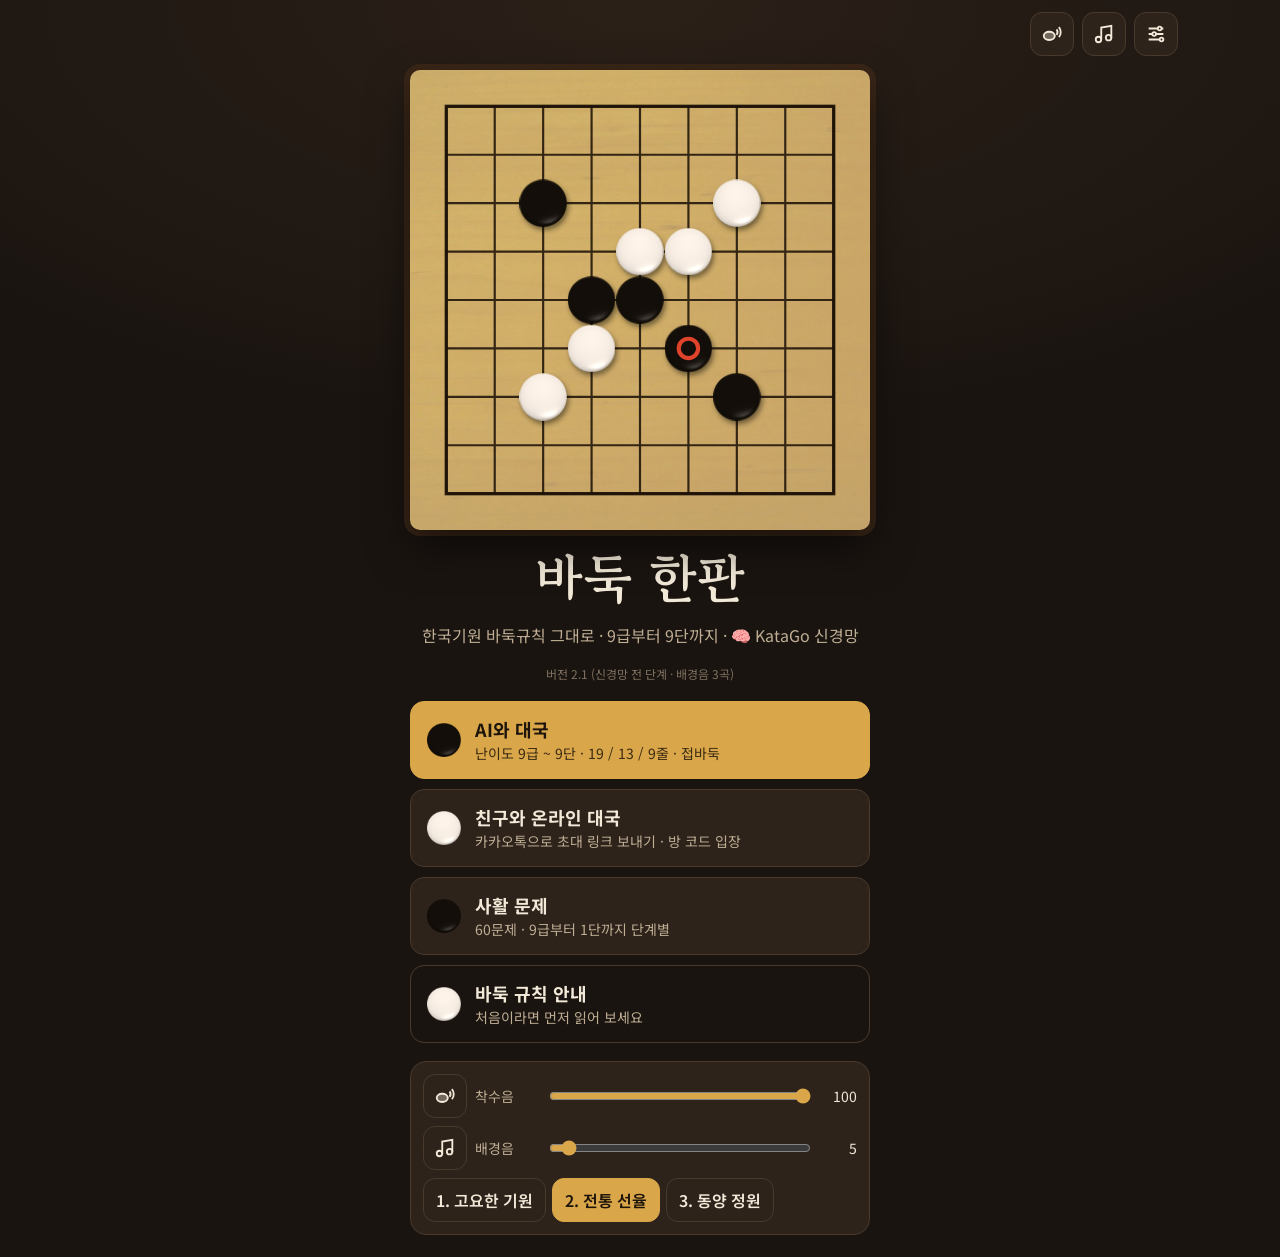
==== commit 1e60e2a0: "Add files via upload" ====
--- a/baduk/index.html
+++ b/baduk/index.html
@@ -136,7 +136,7 @@
       <div class="boardpic"><canvas id="heroCv"></canvas></div>
       <h1>바둑 한판</h1>
       <p>한국기원 바둑규칙 그대로 · 9급부터 9단까지 · 🧠 KataGo 신경망</p>
-      <p style="font-size:12px;opacity:.6">버전 2.0 (신경망 전 단계)</p>
+      <p style="font-size:12px;opacity:.6">버전 2.1 (신경망 전 단계 · 배경음 3곡)</p>
       <div class="menu">
         <button class="btn big hidden" id="resume"><span class="dot dot1"></span><span><b>두던 대국 이어 두기</b><small>저장된 AI 대국으로 돌아가요</small></span></button>
         <button class="btn big pri" id="mAI"><span class="dot dot1"></span><span><b>AI와 대국</b><small style="color:#3b2a12">난이도 9급 ~ 9단 · 19 / 13 / 9줄 · 접바둑</small></span></button>
@@ -208,7 +208,7 @@
 <div class="sheet hidden" id="sheet"></div>
 <div class="toast hidden" id="toast" role="status"></div>
 <script>
-var ASSET = {"wood":"[data-uri]","black":"[data-uri]","white":"[data-uri]","click":"[data-uri]","bgm":"bgm.mp3"};
+var ASSET = {"wood":"[data-uri]","black":"[data-uri]","white":"[data-uri]","click":"[data-uri]","bgms":["bgm.mp3","bgm2.mp3","bgm3.mp3"]};
 var PROBLEMS = [{"id":"cho1-10","c":"cho1","src":"조치훈 사활대백과 초급 10번","goal":"live","B":[[5,0],[0,1],[1,1],[2,1],[3,1],[4,1]],"W":[[2,0],[4,0],[5,1],[6,1],[0,2],[1,2],[2,2],[3,2],[4,2]],"crop":[0,0,7,4],"tree":[{"m":[1,0],"r":[6,0],"n":[{"m":[3,0],"end":1},{"m":[5,2],"r":[3,0],"n":[{"m":[5,0],"r":[2,0],"n":[{"m":[3,0],"end":1},{"m":[4,0],"end":1}]}]}]}],"wrong":[[[0,0],[1,0]],[[3,0],[1,0]],[[5,2],[1,0]],[[6,2],[1,0]]],"intro":"흑 돌을 살리는 문제예요. 눈 두 개를 만들어 보세요.","expl":"흑 1이 단수! 단수로 백을 몰아 응수를 강요하면서 모양을 무너뜨려요. 흑은 두 눈을 만들어 살아요. 중간에 내준 돌은 살기 위한 희생이에요.","hint":"백 돌의 활로를 하나만 남기는 수부터 찾아보세요.","tech":"단수","wrongTip":"이 수로는 눈 하나밖에 못 만들어요. 급소나 집을 넓히는 수를 찾아보세요.","lv":0},{"id":"cho1-93","c":"cho1","src":"조치훈 사활대백과 초급 93번","goal":"live","B":[[2,0],[2,1],[0,2],[1,2]],"W":[[1,0],[0,1],[3,1],[3,2],[0,3],[1,3],[2,3]],"crop":[0,0,5,4],"tree":[{"m":[1,1],"r":[3,0],"n":[{"m":[0,0],"end":1}]}],"wrong":[[[3,0],[0,0]],[[2,2],[0,0]]],"intro":"흑 돌을 살리는 문제예요. 눈 두 개를 만들어 보세요.","expl":"흑 1이 단수! 단수로 백을 몰아 응수를 강요하면서 모양을 무너뜨려요. 흑은 두 눈을 만들어 살아요.","hint":"백 돌의 활로를 하나만 남기는 수부터 찾아보세요.","tech":"단수","wrongTip":"이 수로는 눈 하나밖에 못 만들어요. 급소나 집을 넓히는 수를 찾아보세요.","lv":0},{"id":"cho1-47","c":"cho1","src":"조치훈 사활대백과 초급 47번","goal":"live","B":[[3,0],[2,1],[3,1],[0,2],[1,2]],"W":[[4,0],[4,1],[2,2],[3,2],[4,2],[0,3],[1,3]],"crop":[0,0,5,4],"tree":[{"m":[1,0],"r":[0,0],"n":[{"m":[0,1],"end":1},{"m":[1,1],"end":1},{"m":[2,3],"r":[0,1],"n":[{"m":[1,1],"end":1}]}]}],"wrong":[[[0,0],[1,0]],[[2,0],[0,0]],[[0,1],[1,0]],[[1,1],[1,0]],[[2,3],[1,0]],[[3,3],[1,0]],[[4,3],[1,0]]],"intro":"흑 돌을 살리는 문제예요. 눈 두 개를 만들어 보세요.","expl":"흑 1이 넓히기! 변 쪽으로 집을 넓혀 눈 두 개를 만들 공간을 확보해요. 흑은 두 눈을 만들어 살아요.","hint":"집을 넓힐 수 있는 쪽을 찾아보세요.","tech":"넓히기","wrongTip":"이 수로는 눈 하나밖에 못 만들어요. 급소나 집을 넓히는 수를 찾아보세요.","lv":0},{"id":"cho1-5","c":"cho1","src":"조치훈 사활대백과 초급 5번","goal":"kill","B":[[1,0],[3,0],[5,0],[5,1],[0,2],[1,2],[2,2],[3,2],[4,2],[5,2]],"W":[[4,0],[0,1],[1,1],[2,1],[3,1],[4,1]],"crop":[0,0,6,4],"tree":[{"m":[2,0],"r":[0,0],"n":[{"m":[2,0],"r":null,"end":1}]}],"wrong":[[[0,0],[2,0]]],"intro":"백 돌을 잡는 문제예요. 백이 두 눈을 만들지 못하게 하세요.","expl":"흑 1이 먹여치기! 백의 눈 자리에 돌을 던져 넣는 먹여치기예요. 백이 따내더라도 그 자리는 진짜 눈이 되지 못해요. 백은 끝내 두 눈을 만들 수 없어 죽은 돌이 돼요.","hint":"상대가 따낼 수 있는 곳에 일부러 두는 수가 있어요.","tech":"먹여치기","wrongTip":"백이 집을 넓히거나 급소를 먼저 차지하면 두 눈이 생겨요. 다시 생각해 보세요.","lv":0},{"id":"cho1-3","c":"cho1","src":"조치훈 사활대백과 초급 3번","goal":"live","B":[[4,0],[0,1],[1,1],[2,1],[3,1]],"W":[[3,0],[5,0],[5,1],[0,2],[1,2],[2,2],[3,2],[4,2]],"crop":[0,0,6,4],"tree":[{"m":[4,1],"r":[0,0],"n":[{"m":[1,0],"end":1},{"m":[2,0],"end":1}]}],"wrong":[[[0,0],[1,0]],[[1,0],[4,1]],[[2,0],[4,1]]],"intro":"흑 돌을 살리는 문제예요. 눈 두 개를 만들어 보세요.","expl":"흑 1이 넓히기! 변 쪽으로 집을 넓혀 눈 두 개를 만들 공간을 확보해요. 흑은 두 눈을 만들어 살아요.","hint":"집을 넓힐 수 있는 쪽을 찾아보세요.","tech":"넓히기","wrongTip":"이 수로는 눈 하나밖에 못 만들어요. 급소나 집을 넓히는 수를 찾아보세요.","lv":0},{"id":"cho1-22","c":"cho1","src":"조치훈 사활대백과 초급 22번","goal":"live","B":[[4,0],[1,1],[2,1],[3,1],[4,1],[0,2]],"W":[[2,0],[5,0],[5,1],[2,2],[3,2],[4,2],[5,2],[0,3],[1,3]],"crop":[0,0,6,4],"tree":[{"m":[1,0],"r":[0,0],"n":[{"m":[3,0],"r":[1,2],"n":[{"m":[0,1],"end":1}]}]}],"wrong":[[[0,0],[1,0]],[[0,1],[1,0]],[[1,2],[1,0]],[[2,3],[1,0]],[[3,3],[1,0]],[[4,3],[1,0]],[[5,3],[1,0]]],"intro":"흑 돌을 살리는 문제예요. 눈 두 개를 만들어 보세요.","expl":"흑 1이 단수! 단수로 백을 몰아 응수를 강요하면서 모양을 무너뜨려요. 흑은 두 눈을 만들어 살아요. 백의 버팀에도 정확히 응수하는 것이 중요해요.","hint":"백 돌의 활로를 하나만 남기는 수부터 찾아보세요.","tech":"단수","wrongTip":"이 수로는 눈 하나밖에 못 만들어요. 급소나 집을 넓히는 수를 찾아보세요.","lv":0},{"id":"cho1-49","c":"cho1","src":"조치훈 사활대백과 초급 49번","goal":"live","B":[[3,0],[1,1],[3,1],[1,2],[3,2]],"W":[[4,0],[4,1],[4,2],[0,3],[1,3],[2,3],[3,3],[4,3]],"crop":[0,0,5,4],"tree":[{"m":[1,0],"r":[0,2],"n":[{"m":[0,1],"r":[2,0],"n":[{"m":[2,1],"end":1},{"m":[2,2],"end":1}]}]},{"m":[2,2],"r":[0,2],"n":[{"m":[0,1],"r":[0,0],"n":[{"m":[1,0],"end":1},{"m":[2,0],"end":1}]}]}],"wrong":[[[0,0],[1,0]],[[2,0],[0,1]],[[0,1],[1,0]],[[2,1],[1,0]],[[0,2],[1,0]]],"intro":"흑 돌을 살리는 문제예요. 눈 두 개를 만들어 보세요.","expl":"흑 1이 넓히기! 변 쪽으로 집을 넓혀 눈 두 개를 만들 공간을 확보해요. 흑은 두 눈을 만들어 살아요. 백의 버팀에도 정확히 응수하는 것이 중요해요.","hint":"집을 넓힐 수 있는 쪽을 찾아보세요.","tech":"넓히기","wrongTip":"이 수로는 눈 하나밖에 못 만들어요. 급소나 집을 넓히는 수를 찾아보세요.","lv":0},{"id":"cho1-53","c":"cho1","src":"조치훈 사활대백과 초급 53번","goal":"live","B":[[0,0],[4,0],[0,1],[1,1],[2,1],[4,1],[4,2]],"W":[[1,0],[5,0],[5,1],[2,2],[5,2],[1,3],[3,3],[4,3],[5,3]],"crop":[0,0,6,4],"tree":[{"m":[3,2],"r":[2,0],"n":[{"m":[3,0],"r":[1,0],"end":1}]}],"wrong":[[[2,0],[3,1]],[[3,0],[3,2]],[[3,1],[2,0]],[[0,2],[2,0]],[[1,2],[2,0]],[[0,3],[2,0]]],"intro":"흑 돌을 살리는 문제예요. 눈 두 개를 만들어 보세요.","expl":"흑 1이 급소! 눈 두 개가 갈라지는 급소를 먼저 차지해 살아요. 흑은 두 눈을 만들어 살아요.","hint":"백이 두면 흑이 죽는 자리, 그곳이 흑의 급소예요.","tech":"급소","wrongTip":"이 수로는 눈 하나밖에 못 만들어요. 급소나 집을 넓히는 수를 찾아보세요.","lv":0},{"id":"cho1-143","c":"cho1","src":"조치훈 사활대백과 초급 143번","goal":"kill","B":[[0,0],[4,0],[4,1],[0,2],[3,2],[4,2],[0,3],[1,3],[2,3]],"W":[[3,0],[0,1],[1,1],[3,1],[1,2],[2,2]],"crop":[0,0,5,4],"tree":[{"m":[2,0],"r":null,"end":1}],"wrong":[[[1,0],[2,0]],[[2,1],[2,0]],[[3,3],[1,0]],[[4,3],[1,0]]],"intro":"백 돌을 잡는 문제예요. 백이 두 눈을 만들지 못하게 하세요.","expl":"흑 1이 단수! 단수로 백을 몰아 응수를 강요하면서 모양을 무너뜨려요. 백은 끝내 두 눈을 만들 수 없어 죽은 돌이 돼요.","hint":"백 돌의 활로를 하나만 남기는 수부터 찾아보세요.","tech":"단수","wrongTip":"백이 집을 넓히거나 급소를 먼저 차지하면 두 눈이 생겨요. 다시 생각해 보세요.","lv":1},{"id":"cho1-114","c":"cho1","src":"조치훈 사활대백과 초급 114번","goal":"live","B":[[2,0],[2,1],[3,1],[0,2],[1,2],[1,3],[2,3]],"W":[[3,0],[4,0],[0,1],[4,1],[4,2],[0,3],[3,3],[0,4],[1,4],[2,4],[3,4]],"crop":[0,0,5,5],"tree":[{"m":[1,1],"r":[0,0],"n":[{"m":[3,2],"end":1}]}],"wrong":[[[1,0],[1,1]],[[2,2],[0,0]],[[3,2],[1,1]],[[4,3],[3,2]],[[4,4],[3,2]]],"intro":"흑 돌을 살리는 문제예요. 눈 두 개를 만들어 보세요.","expl":"흑 1이 단수! 단수로 백을 몰아 응수를 강요하면서 모양을 무너뜨려요. 흑은 두 눈을 만들어 살아요.","hint":"백 돌의 활로를 하나만 남기는 수부터 찾아보세요.","tech":"단수","wrongTip":"이 수로는 눈 하나밖에 못 만들어요. 급소나 집을 넓히는 수를 찾아보세요.","lv":1},{"id":"cho1-131","c":"cho1","src":"조치훈 사활대백과 초급 131번","goal":"kill","B":[[3,0],[3,1],[4,1],[4,2],[0,3],[4,3],[0,4],[1,4],[2,4],[3,4],[4,4]],"W":[[2,1],[0,2],[1,2],[3,2],[1,3],[2,3],[3,3]],"crop":[0,0,5,5],"tree":[{"m":[1,0],"r":[2,0],"n":[{"m":[1,1],"r":null,"end":1}]}],"wrong":[[[0,0],[1,0]],[[2,0],[1,0]],[[4,0],[0,0]],[[0,1],[1,0]],[[1,1],[1,0]]],"intro":"백 돌을 잡는 문제예요. 백이 두 눈을 만들지 못하게 하세요.","expl":"흑 1이 급소! 백 모양의 급소를 먼저 차지해 두 눈을 막아요. 백은 끝내 두 눈을 만들 수 없어 죽은 돌이 돼요.","hint":"백이 두면 살 자리가 곧 흑의 급소예요.","tech":"급소","wrongTip":"백이 집을 넓히거나 급소를 먼저 차지하면 두 눈이 생겨요. 다시 생각해 보세요.","lv":1},{"id":"cho1-153","c":"cho1","src":"조치훈 사활대백과 초급 153번","goal":"live","B":[[1,0],[3,0],[3,1],[1,2],[2,2]],"W":[[4,0],[1,1],[4,1],[3,2],[0,3],[1,3],[2,3],[4,3]],"crop":[0,0,5,4],"tree":[{"m":[0,1],"r":[2,1],"n":[{"m":[2,0],"r":[1,1],"n":[{"m":[2,1],"end":1},{"m":[0,2],"end":1}]}]}],"wrong":[[[0,0],[0,1]],[[2,0],[0,1]],[[2,1],[0,1]],[[0,2],[0,1]]],"intro":"흑 돌을 살리는 문제예요. 눈 두 개를 만들어 보세요.","expl":"흑 1이 단수! 단수로 백을 몰아 응수를 강요하면서 모양을 무너뜨려요. 흑은 두 눈을 만들어 살아요. 백의 버팀에도 정확히 응수하는 것이 중요해요.","hint":"백 돌의 활로를 하나만 남기는 수부터 찾아보세요.","tech":"단수","wrongTip":"이 수로는 눈 하나밖에 못 만들어요. 급소나 집을 넓히는 수를 찾아보세요.","lv":1},{"id":"cho1-152","c":"cho1","src":"조치훈 사활대백과 초급 152번","goal":"live","B":[[1,0],[3,0],[3,1],[1,2],[2,2]],"W":[[2,0],[4,0],[4,1],[0,2],[4,2],[0,3],[1,3],[2,3],[3,3]],"crop":[0,0,5,4],"tree":[{"m":[0,1],"r":[2,1],"n":[{"m":[1,1],"r":[2,0],"n":[{"m":[2,1],"end":1},{"m":[3,2],"end":1}]}]}],"wrong":[[[0,0],[0,1]],[[1,1],[0,1]],[[2,1],[0,1]],[[3,2],[0,1]]],"intro":"흑 돌을 살리는 문제예요. 눈 두 개를 만들어 보세요.","expl":"흑 1이 넓히기! 변 쪽으로 집을 넓혀 눈 두 개를 만들 공간을 확보해요. 흑은 두 눈을 만들어 살아요. 백의 버팀에도 정확히 응수하는 것이 중요해요.","hint":"집을 넓힐 수 있는 쪽을 찾아보세요.","tech":"넓히기","wrongTip":"이 수로는 눈 하나밖에 못 만들어요. 급소나 집을 넓히는 수를 찾아보세요.","lv":1},{"id":"cho1-127","c":"cho1","src":"조치훈 사활대백과 초급 127번","goal":"live","B":[[3,0],[3,1],[0,2],[1,2],[3,2],[1,3],[3,3]],"W":[[1,0],[4,0],[4,1],[4,2],[0,3],[4,3],[0,4],[1,4],[2,4],[3,4],[4,4]],"crop":[0,0,5,5],"tree":[{"m":[2,3],"r":[2,1],"n":[{"m":[0,1],"r":[1,1],"n":[{"m":[2,0],"r":null,"end":1}]}]}],"wrong":[[[0,0],[1,1]],[[2,0],[1,1]],[[0,1],[2,3]],[[1,1],[2,3]],[[2,1],[2,3]],[[2,2],[0,0]]],"intro":"흑 돌을 살리는 문제예요. 눈 두 개를 만들어 보세요.","expl":"흑 1이 급소! 눈 두 개가 갈라지는 급소를 먼저 차지해 살아요. 흑은 두 눈을 만들어 살아요. 백의 버팀에도 정확히 응수하는 것이 중요해요.","hint":"백이 두면 흑이 죽는 자리, 그곳이 흑의 급소예요.","tech":"급소","wrongTip":"이 수로는 눈 하나밖에 못 만들어요. 급소나 집을 넓히는 수를 찾아보세요.","lv":1},{"id":"cho1-115","c":"cho1","src":"조치훈 사활대백과 초급 115번","goal":"live","B":[[4,0],[2,1],[4,1],[0,2],[1,2],[2,2]],"W":[[1,0],[5,0],[0,1],[5,1],[4,2],[5,2],[0,3],[1,3],[2,3],[3,3]],"crop":[0,0,6,4],"tree":[{"m":[2,0],"r":[1,1],"n":[{"m":[0,0],"r":[1,1],"n":[{"m":[3,1],"r":[1,0],"n":[{"m":[0,1],"end":1},{"m":[3,2],"r":[0,1],"n":[{"m":[0,0],"r":[1,0],"n":[{"m":[0,1],"end":1},{"m":[1,1],"end":1},{"m":[4,3],"r":[0,1]}]}]}]}]}]}],"wrong":[[[3,0],[2,0]],[[3,1],[2,0]],[[3,2],[2,0]],[[4,3],[0,0]],[[5,3],[0,0]]],"intro":"흑 돌을 살리는 문제예요. 눈 두 개를 만들어 보세요.","expl":"흑 1이 넓히기! 변 쪽으로 집을 넓혀 눈 두 개를 만들 공간을 확보해요. 흑은 두 눈을 만들어 살아요. 백의 버팀에도 정확히 응수하는 것이 중요해요.","hint":"집을 넓힐 수 있는 쪽을 찾아보세요.","tech":"넓히기","wrongTip":"이 수로는 눈 하나밖에 못 만들어요. 급소나 집을 넓히는 수를 찾아보세요.","lv":1},{"id":"cho1-52","c":"cho1","src":"조치훈 사활대백과 초급 52번","goal":"kill","B":[[5,0],[5,1],[0,2],[4,2],[5,2],[0,3],[1,3],[2,3],[3,3]],"W":[[1,0],[0,1],[1,1],[3,1],[4,1],[1,2]],"crop":[0,0,6,4],"tree":[{"m":[3,0],"r":null,"end":1}],"wrong":[[[2,0],[3,0]],[[4,0],[3,0]],[[2,1],[2,2]],[[2,2],[2,1]],[[3,2],[3,0]],[[4,3],[3,0]],[[5,3],[3,0]]],"intro":"백 돌을 잡는 문제예요. 백이 두 눈을 만들지 못하게 하세요.","expl":"흑 1이 치중! 백의 집 안쪽 급소에 들어가는 치중이에요. 눈 하나는 생겨도 두 개는 만들 수 없게 돼요. 백은 끝내 두 눈을 만들 수 없어 죽은 돌이 돼요.","hint":"백 집 한가운데, 눈 두 개가 갈라지는 자리가 급소예요.","tech":"치중","wrongTip":"백이 집을 넓히거나 급소를 먼저 차지하면 두 눈이 생겨요. 다시 생각해 보세요.","lv":1},{"id":"cho1-177","c":"cho1","src":"조치훈 사활대백과 초급 177번","goal":"kill","B":[[2,0],[5,0],[5,1],[3,2],[4,2],[5,2],[0,3],[1,3],[2,3]],"W":[[0,0],[4,0],[2,1],[3,1],[4,1],[0,2],[1,2],[2,2]],"crop":[0,0,6,4],"tree":[{"m":[1,0],"r":[4,3],"n":[{"m":[0,1],"r":null,"end":1}]},{"m":[1,1],"r":[3,0],"n":[{"m":[1,0],"r":[0,1],"n":[{"m":[1,0],"r":[4,3],"n":[{"m":[2,0],"r":[1,1],"n":[{"m":[1,0],"r":[2,0],"n":[{"m":[1,0],"end":1},{"m":[3,3],"r":null,"end":1}]}]}]}]}]}],"wrong":[[[3,0],[1,0]],[[0,1],[1,1]],[[3,3],[1,0]],[[4,3],[1,0]],[[5,3],[1,0]]],"intro":"백 돌을 잡는 문제예요. 백이 두 눈을 만들지 못하게 하세요.","expl":"흑 1이 단수! 단수로 백을 몰아 응수를 강요하면서 모양을 무너뜨려요. 수순을 따라가면 백 돌 1점을 따내고 잡을 수 있어요.","hint":"백 돌의 활로를 하나만 남기는 수부터 찾아보세요.","tech":"단수","wrongTip":"백이 집을 넓히거나 급소를 먼저 차지하면 두 눈이 생겨요. 다시 생각해 보세요.","lv":2},{"id":"cho1-167","c":"cho1","src":"조치훈 사활대백과 초급 167번","goal":"live","B":[[3,0],[3,1],[0,2],[1,2],[2,2]],"W":[[4,0],[4,1],[3,2],[4,2],[0,3],[1,3],[2,3]],"crop":[0,0,5,4],"tree":[{"m":[1,0],"r":[2,0],"n":[{"m":[2,1],"r":[0,0],"n":[{"m":[0,1],"end":1},{"m":[1,1],"end":1},{"m":[3,3],"r":[0,1],"end":1}]}]}],"wrong":[[[0,0],[1,0]],[[2,0],[1,0]],[[0,1],[1,0]],[[1,1],[1,0]],[[2,1],[1,0]],[[3,3],[0,0]],[[4,3],[0,0]]],"intro":"흑 돌을 살리는 문제예요. 눈 두 개를 만들어 보세요.","expl":"흑 1이 넓히기! 변 쪽으로 집을 넓혀 눈 두 개를 만들 공간을 확보해요. 흑은 두 눈을 만들어 살아요. 백의 버팀에도 정확히 응수하는 것이 중요해요.","hint":"집을 넓힐 수 있는 쪽을 찾아보세요.","tech":"넓히기","wrongTip":"이 수로는 눈 하나밖에 못 만들어요. 급소나 집을 넓히는 수를 찾아보세요.","lv":2},{"id":"cho1-180","c":"cho1","src":"조치훈 사활대백과 초급 180번","goal":"live","B":[[5,0],[2,1],[3,1],[4,1],[5,1],[0,2],[1,2],[2,2]],"W":[[1,0],[2,0],[3,0],[6,0],[6,1],[3,2],[4,2],[5,2],[6,2],[0,3],[1,3],[2,3]],"crop":[0,0,7,4],"tree":[{"m":[0,1],"r":null,"end":1},{"m":[1,1],"r":null,"end":1}],"wrong":[[[0,0],[0,1]],[[4,0],[0,1]],[[3,3],[0,1]],[[4,3],[0,1]],[[5,3],[0,1]],[[6,3],[0,1]]],"intro":"흑 돌을 살리는 문제예요. 눈 두 개를 만들어 보세요.","expl":"흑 1이 넓히기! 변 쪽으로 집을 넓혀 눈 두 개를 만들 공간을 확보해요. 흑은 두 눈을 만들어 살아요.","hint":"집을 넓힐 수 있는 쪽을 찾아보세요.","tech":"넓히기","wrongTip":"이 수로는 눈 하나밖에 못 만들어요. 급소나 집을 넓히는 수를 찾아보세요.","lv":2},{"id":"cho1-231","c":"cho1","src":"조치훈 사활대백과 초급 231번","goal":"live","B":[[0,1],[1,1],[4,1],[2,2],[3,2],[4,2]],"W":[[1,0],[5,0],[5,1],[1,2],[5,2],[1,3],[2,3],[3,3],[4,3],[5,3]],"crop":[0,0,6,4],"tree":[{"m":[2,1],"r":[3,0],"n":[{"m":[4,0],"r":[2,0],"n":[{"m":[0,2],"r":null,"end":1}]}]}],"wrong":[[[0,0],[2,0]],[[2,0],[3,0]],[[3,0],[2,1]],[[4,0],[2,1]],[[3,1],[2,0]],[[0,2],[2,0]],[[0,3],[2,0]]],"intro":"흑 돌을 살리는 문제예요. 눈 두 개를 만들어 보세요.","expl":"흑 1이 넓히기! 변 쪽으로 집을 넓혀 눈 두 개를 만들 공간을 확보해요. 흑은 두 눈을 만들어 살아요. 백의 버팀에도 정확히 응수하는 것이 중요해요.","hint":"집을 넓힐 수 있는 쪽을 찾아보세요.","tech":"넓히기","wrongTip":"이 수로는 눈 하나밖에 못 만들어요. 급소나 집을 넓히는 수를 찾아보세요.","lv":2},{"id":"cho1-216","c":"cho1","src":"조치훈 사활대백과 초급 216번","goal":"live","B":[[1,0],[4,0],[4,1],[0,2],[1,2],[2,2]],"W":[[2,0],[5,0],[0,1],[5,1],[4,2],[0,3],[1,3],[2,3],[3,3],[5,3]],"crop":[0,0,6,4],"tree":[{"m":[3,1],"r":[1,1],"n":[{"m":[2,1],"r":[3,2],"n":[{"m":[0,0],"r":[0,1],"n":[{"m":[3,0],"end":1},{"m":[1,1],"end":1}]}]}]}],"wrong":[[[0,0],[3,0]],[[3,0],[1,1]],[[1,1],[3,1]],[[2,1],[3,1]],[[3,2],[1,1]]],"intro":"흑 돌을 살리는 문제예요. 눈 두 개를 만들어 보세요.","expl":"흑 1이 넓히기! 변 쪽으로 집을 넓혀 눈 두 개를 만들 공간을 확보해요. 흑은 두 눈을 만들어 살아요. 백의 버팀에도 정확히 응수하는 것이 중요해요.","hint":"집을 넓힐 수 있는 쪽을 찾아보세요.","tech":"넓히기","wrongTip":"이 수로는 눈 하나밖에 못 만들어요. 급소나 집을 넓히는 수를 찾아보세요.","lv":2},{"id":"cho1-56","c":"cho1","src":"조치훈 사활대백과 초급 56번","goal":"kill","B":[[5,0],[5,1],[1,2],[2,2],[5,2],[2,3],[3,3],[4,3]],"W":[[1,0],[0,1],[1,1],[2,1],[4,1],[3,2]],"crop":[0,0,6,4],"tree":[{"m":[3,0],"r":[4,2],"n":[{"m":[2,0],"r":[4,0],"n":[{"m":[3,1],"r":null,"end":1}]}]}],"wrong":[[[2,0],[3,0]],[[4,0],[3,0]],[[3,1],[3,0]],[[0,2],[3,0]],[[4,2],[3,1]],[[0,3],[3,0]],[[1,3],[3,0]],[[5,3],[3,0]]],"intro":"백 돌을 잡는 문제예요. 백이 두 눈을 만들지 못하게 하세요.","expl":"흑 1이 급소! 백 모양의 급소를 먼저 차지해 두 눈을 막아요. 수순을 따라가면 백 돌 4점을 따내고 잡을 수 있어요. 백의 버팀에도 정확히 응수하는 것이 중요해요.","hint":"백이 두면 살 자리가 곧 흑의 급소예요.","tech":"급소","wrongTip":"백이 집을 넓히거나 급소를 먼저 차지하면 두 눈이 생겨요. 다시 생각해 보세요.","lv":2},{"id":"cho1-86","c":"cho1","src":"조치훈 사활대백과 초급 86번","goal":"kill","B":[[5,0],[5,1],[1,2],[2,2],[5,2],[2,3],[3,3],[4,3]],"W":[[1,0],[0,1],[1,1],[2,1],[4,1],[3,2]],"crop":[0,0,6,4],"tree":[{"m":[3,0],"r":[4,2],"n":[{"m":[2,0],"r":[4,0],"n":[{"m":[3,1],"r":null,"end":1}]}]}],"wrong":[[[2,0],[3,0]],[[4,0],[3,0]],[[3,1],[3,0]],[[0,2],[3,0]],[[4,2],[3,1]],[[0,3],[3,0]],[[1,3],[3,0]],[[5,3],[3,0]]],"intro":"백 돌을 잡는 문제예요. 백이 두 눈을 만들지 못하게 하세요.","expl":"흑 1이 급소! 백 모양의 급소를 먼저 차지해 두 눈을 막아요. 수순을 따라가면 백 돌 4점을 따내고 잡을 수 있어요. 백의 버팀에도 정확히 응수하는 것이 중요해요.","hint":"백이 두면 살 자리가 곧 흑의 급소예요.","tech":"급소","wrongTip":"백이 집을 넓히거나 급소를 먼저 차지하면 두 눈이 생겨요. 다시 생각해 보세요.","lv":2},{"id":"cho1-110","c":"cho1","src":"조치훈 사활대백과 초급 110번","goal":"kill","B":[[3,0],[4,1],[2,2],[3,2],[4,2],[2,3],[0,4],[1,4],[2,4]],"W":[[0,1],[2,1],[3,1],[1,2],[0,3],[1,3]],"crop":[0,0,5,5],"tree":[{"m":[1,0],"r":null,"end":1}],"wrong":[[[0,0],[1,0]],[[2,0],[1,0]],[[4,0],[1,0]],[[1,1],[1,0]],[[3,3],[1,0]],[[4,3],[1,0]],[[3,4],[1,0]],[[4,4],[1,0]]],"intro":"백 돌을 잡는 문제예요. 백이 두 눈을 만들지 못하게 하세요.","expl":"흑 1이 급소! 백 모양의 급소를 먼저 차지해 두 눈을 막아요. 백은 끝내 두 눈을 만들 수 없어 죽은 돌이 돼요.","hint":"백이 두면 살 자리가 곧 흑의 급소예요.","tech":"급소","wrongTip":"백이 집을 넓히거나 급소를 먼저 차지하면 두 눈이 생겨요. 다시 생각해 보세요.","lv":2},{"id":"cho1-378","c":"cho1","src":"조치훈 사활대백과 초급 378번","goal":"kill","B":[[2,1],[4,1],[0,2],[4,2],[0,3],[1,3],[2,3],[3,3],[4,3]],"W":[[3,0],[0,1],[3,1],[1,2],[2,2],[3,2]],"crop":[0,0,5,4],"tree":[{"m":[1,1],"r":null,"end":1}],"wrong":[[[0,0],[1,0]],[[2,0],[1,0]],[[4,0],[1,0]]],"intro":"백 돌을 잡는 문제예요. 백이 두 눈을 만들지 못하게 하세요.","expl":"흑 1이 단수! 단수로 백을 몰아 응수를 강요하면서 모양을 무너뜨려요. 백은 끝내 두 눈을 만들 수 없어 죽은 돌이 돼요.","hint":"백 돌의 활로를 하나만 남기는 수부터 찾아보세요.","tech":"단수","wrongTip":"백이 집을 넓히거나 급소를 먼저 차지하면 두 눈이 생겨요. 다시 생각해 보세요.","lv":3},{"id":"cho1-391","c":"cho1","src":"조치훈 사활대백과 초급 391번","goal":"live","B":[[3,1],[0,2],[1,2],[2,2],[3,2]],"W":[[4,0],[4,1],[4,2],[0,3],[1,3],[2,3],[3,3],[4,3]],"crop":[0,0,5,4],"tree":[{"m":[1,0],"r":null,"end":1}],"wrong":[[[0,0],[1,0]],[[2,0],[1,1]],[[3,0],[1,0]],[[0,1],[1,0]],[[1,1],[2,0]],[[2,1],[1,0]]],"intro":"흑 돌을 살리는 문제예요. 눈 두 개를 만들어 보세요.","expl":"흑 1이 넓히기! 변 쪽으로 집을 넓혀 눈 두 개를 만들 공간을 확보해요. 흑은 두 눈을 만들어 살아요.","hint":"집을 넓힐 수 있는 쪽을 찾아보세요.","tech":"넓히기","wrongTip":"이 수로는 눈 하나밖에 못 만들어요. 급소나 집을 넓히는 수를 찾아보세요.","lv":3},{"id":"cho1-287","c":"cho1","src":"조치훈 사활대백과 초급 287번","goal":"live","B":[[2,0],[3,0],[0,1],[1,1],[0,2],[2,2],[3,2],[4,2]],"W":[[1,0],[4,0],[5,0],[5,1],[1,2],[5,2],[0,3],[1,3],[2,3],[3,3],[4,3]],"crop":[0,0,6,4],"tree":[{"m":[3,1],"r":[4,1],"n":[{"m":[0,0],"end":1}]}],"wrong":[[[0,0],[3,1]],[[2,1],[4,1]],[[4,1],[2,1]]],"intro":"흑 돌을 살리는 문제예요. 눈 두 개를 만들어 보세요.","expl":"흑 1이 넓히기! 변 쪽으로 집을 넓혀 눈 두 개를 만들 공간을 확보해요. 흑은 두 눈을 만들어 살아요.","hint":"집을 넓힐 수 있는 쪽을 찾아보세요.","tech":"넓히기","wrongTip":"이 수로는 눈 하나밖에 못 만들어요. 급소나 집을 넓히는 수를 찾아보세요.","lv":3},{"id":"cho1-385","c":"cho1","src":"조치훈 사활대백과 초급 385번","goal":"kill","B":[[3,0],[4,0],[4,1],[4,2],[3,3],[0,4],[1,4],[2,4],[3,4]],"W":[[1,0],[3,1],[0,2],[2,2],[3,2],[0,3],[1,3],[2,3]],"crop":[0,0,5,5],"tree":[{"m":[1,1],"r":null,"end":1}],"wrong":[[[0,0],[2,0]],[[2,0],[1,1]],[[0,1],[1,1]],[[2,1],[1,1]],[[1,2],[2,0]],[[4,3],[2,0]],[[4,4],[2,0]]],"intro":"백 돌을 잡는 문제예요. 백이 두 눈을 만들지 못하게 하세요.","expl":"흑 1이 치중! 백의 집 안쪽 급소에 들어가는 치중이에요. 눈 하나는 생겨도 두 개는 만들 수 없게 돼요. 백은 끝내 두 눈을 만들 수 없어 죽은 돌이 돼요.","hint":"백 집 한가운데, 눈 두 개가 갈라지는 자리가 급소예요.","tech":"치중","wrongTip":"백이 집을 넓히거나 급소를 먼저 차지하면 두 눈이 생겨요. 다시 생각해 보세요.","lv":3},{"id":"cho1-362","c":"cho1","src":"조치훈 사활대백과 초급 362번","goal":"kill","B":[[4,1],[3,2],[4,2],[1,3],[2,3]],"W":[[3,0],[0,1],[2,1],[3,1],[0,2],[1,2],[2,2]],"crop":[0,0,5,4],"tree":[{"m":[1,0],"r":null,"end":1}],"wrong":[[[0,0],[1,0]],[[2,0],[1,0]],[[4,0],[1,0]],[[1,1],[1,0]],[[0,3],[1,0]],[[3,3],[1,0]],[[4,3],[1,0]]],"intro":"백 돌을 잡는 문제예요. 백이 두 눈을 만들지 못하게 하세요.","expl":"흑 1이 급소! 백 모양의 급소를 먼저 차지해 두 눈을 막아요. 백은 끝내 두 눈을 만들 수 없어 죽은 돌이 돼요.","hint":"백이 두면 살 자리가 곧 흑의 급소예요.","tech":"급소","wrongTip":"백이 집을 넓히거나 급소를 먼저 차지하면 두 눈이 생겨요. 다시 생각해 보세요.","lv":3},{"id":"cho1-280","c":"cho1","src":"조치훈 사활대백과 초급 280번","goal":"kill","B":[[5,0],[5,1],[0,2],[1,2],[2,2],[5,2],[2,3],[3,3],[4,3]],"W":[[3,0],[0,1],[1,1],[2,1],[4,1],[3,2],[4,2]],"crop":[0,0,6,4],"tree":[{"m":[4,0],"r":null,"end":1}],"wrong":[[[0,0],[1,0]],[[1,0],[4,0]],[[2,0],[1,0]],[[0,3],[1,0]],[[1,3],[1,0]],[[5,3],[1,0]]],"intro":"백 돌을 잡는 문제예요. 백이 두 눈을 만들지 못하게 하세요.","expl":"흑 1이 단수! 단수로 백을 몰아 응수를 강요하면서 모양을 무너뜨려요. 백은 끝내 두 눈을 만들 수 없어 죽은 돌이 돼요.","hint":"백 돌의 활로를 하나만 남기는 수부터 찾아보세요.","tech":"단수","wrongTip":"백이 집을 넓히거나 급소를 먼저 차지하면 두 눈이 생겨요. 다시 생각해 보세요.","lv":3},{"id":"cho1-283","c":"cho1","src":"조치훈 사활대백과 초급 283번","goal":"kill","B":[[0,0],[1,0],[5,0],[5,1],[0,2],[1,2],[2,2],[5,2],[2,3],[3,3],[4,3]],"W":[[4,0],[0,1],[1,1],[2,1],[4,1],[3,2],[4,2]],"crop":[0,0,6,4],"tree":[{"m":[3,0],"r":[2,0],"n":[{"m":[3,1],"r":null,"end":1}]}],"wrong":[[[2,0],[3,0]],[[3,1],[3,0]],[[0,3],[2,0]],[[1,3],[2,0]],[[5,3],[2,0]]],"intro":"백 돌을 잡는 문제예요. 백이 두 눈을 만들지 못하게 하세요.","expl":"흑 1이 환격! 한 점을 일부러 내주면, 백이 따낸 직후 흑이 더 많은 돌을 되따내는 환격이 생겨요. 수순을 따라가면 백 돌 4점을 따내고 잡을 수 있어요.","hint":"한 점을 내주는 수를 생각해 보세요. 따낸 뒤가 더 위험할 수 있어요.","tech":"환격","wrongTip":"백이 집을 넓히거나 급소를 먼저 차지하면 두 눈이 생겨요. 다시 생각해 보세요.","lv":3},{"id":"cho1-193","c":"cho1","src":"조치훈 사활대백과 초급 193번","goal":"live","B":[[3,0],[3,1],[1,2],[2,2],[0,3],[1,3]],"W":[[1,0],[4,0],[2,1],[4,1],[4,2],[2,3],[3,3],[0,4],[1,4],[4,4]],"crop":[0,0,5,5],"tree":[{"m":[3,2],"r":[1,1],"n":[{"m":[0,1],"r":[4,3],"n":[{"m":[0,0],"r":[0,2],"n":[{"m":[0,1],"r":null,"end":1}]}]}]}],"wrong":[[[0,0],[0,1]],[[2,0],[1,1]],[[0,1],[3,2]],[[1,1],[3,2]],[[0,2],[0,0]],[[2,4],[0,0]],[[3,4],[0,0]]],"intro":"흑 돌을 살리는 문제예요. 눈 두 개를 만들어 보세요.","expl":"흑 1이 급소! 눈 두 개가 갈라지는 급소를 먼저 차지해 살아요. 흑은 두 눈을 만들어 살아요. 중간에 내준 돌은 살기 위한 희생이에요. 백의 버팀에도 정확히 응수하는 것이 중요해요.","hint":"백이 두면 흑이 죽는 자리, 그곳이 흑의 급소예요.","tech":"급소","wrongTip":"이 수로는 눈 하나밖에 못 만들어요. 급소나 집을 넓히는 수를 찾아보세요.","lv":3},{"id":"cho1-396","c":"cho1","src":"조치훈 사활대백과 초급 396번","goal":"live","B":[[0,1],[3,1],[0,2],[1,2],[2,2],[3,2]],"W":[[4,0],[1,1],[2,1],[4,1],[4,2],[0,3],[1,3],[2,3],[3,3],[4,3]],"crop":[0,0,5,4],"tree":[{"m":[1,0],"r":[2,0],"n":[{"m":[3,0],"r":[2,0],"n":[{"m":[1,1],"end":1},{"m":[2,1],"end":1}]}]}],"wrong":[[[0,0],[1,0]],[[2,0],[1,0]],[[3,0],[1,0]]],"intro":"흑 돌을 살리는 문제예요. 눈 두 개를 만들어 보세요.","expl":"흑 1이 단수! 단수로 백을 몰아 응수를 강요하면서 모양을 무너뜨려요. 흑은 두 눈을 만들어 살아요. 백의 버팀에도 정확히 응수하는 것이 중요해요.","hint":"백 돌의 활로를 하나만 남기는 수부터 찾아보세요.","tech":"단수","wrongTip":"이 수로는 눈 하나밖에 못 만들어요. 급소나 집을 넓히는 수를 찾아보세요.","lv":4},{"id":"cho1-402","c":"cho1","src":"조치훈 사활대백과 초급 402번","goal":"kill","B":[[2,0],[4,0],[4,1],[4,2],[0,3],[1,3],[2,3],[3,3],[4,3]],"W":[[0,0],[3,0],[3,1],[0,2],[1,2],[2,2],[3,2]],"crop":[0,0,5,4],"tree":[{"m":[1,0],"r":[0,1],"n":[{"m":[1,1],"r":[2,1],"n":[{"m":[1,0],"r":null,"end":1}]}]},{"m":[1,1],"r":[0,1],"n":[{"m":[1,0],"r":[2,1],"n":[{"m":[1,0],"r":null,"end":1}]}]}],"wrong":[[[0,1],[1,1]],[[2,1],[1,1]]],"intro":"백 돌을 잡는 문제예요. 백이 두 눈을 만들지 못하게 하세요.","expl":"흑 1이 단수! 단수로 백을 몰아 응수를 강요하면서 모양을 무너뜨려요. 백은 끝내 두 눈을 만들 수 없어 죽은 돌이 돼요. 백의 버팀에도 정확히 응수하는 것이 중요해요.","hint":"백 돌의 활로를 하나만 남기는 수부터 찾아보세요.","tech":"단수","wrongTip":"백이 집을 넓히거나 급소를 먼저 차지하면 두 눈이 생겨요. 다시 생각해 보세요.","lv":4},{"id":"cho1-400","c":"cho1","src":"조치훈 사활대백과 초급 400번","goal":"kill","B":[[4,0],[0,1],[4,1],[4,2],[0,3],[1,3],[2,3],[3,3],[4,3]],"W":[[0,0],[3,0],[3,1],[0,2],[1,2],[2,2],[3,2]],"crop":[0,0,5,4],"tree":[{"m":[1,1],"r":[1,0],"n":[{"m":[2,0],"r":[0,0],"n":[{"m":[1,0],"r":null,"end":1}]}]}],"wrong":[[[1,0],[1,1]],[[2,0],[1,1]],[[2,1],[1,1]]],"intro":"백 돌을 잡는 문제예요. 백이 두 눈을 만들지 못하게 하세요.","expl":"흑 1이 젖히기! 1·2선에서 젖혀 백의 집을 밖에서부터 줄이는 수예요. 집이 좁아지면 백은 두 눈을 낼 수 없어요. 수순을 따라가면 백 돌 3점을 따내고 잡을 수 있어요. 백의 버팀에도 정확히 응수하는 것이 중요해요.","hint":"백 집을 바깥에서 줄이는 수를 먼저 생각해 보세요.","tech":"젖히기","wrongTip":"백이 집을 넓히거나 급소를 먼저 차지하면 두 눈이 생겨요. 다시 생각해 보세요.","lv":4},{"id":"cho1-393","c":"cho1","src":"조치훈 사활대백과 초급 393번","goal":"live","B":[[1,0],[3,1],[0,2],[1,2],[2,2],[3,2]],"W":[[3,0],[0,1],[2,1],[4,1],[5,1],[0,3],[1,3],[2,3],[3,3],[4,3]],"crop":[0,0,6,4],"tree":[{"m":[1,1],"r":[2,0],"n":[{"m":[4,0],"r":[2,0],"n":[{"m":[3,0],"end":1},{"m":[2,1],"r":[5,0],"n":[{"m":[3,0],"end":1}]}]}]}],"wrong":[[[0,0],[2,0]],[[2,0],[1,1]],[[4,0],[1,1]],[[5,0],[2,0]],[[4,2],[2,0]],[[5,2],[2,0]],[[5,3],[2,0]]],"intro":"흑 돌을 살리는 문제예요. 눈 두 개를 만들어 보세요.","expl":"흑 1이 단수! 단수로 백을 몰아 응수를 강요하면서 모양을 무너뜨려요. 흑은 두 눈을 만들어 살아요. 백의 버팀에도 정확히 응수하는 것이 중요해요.","hint":"백 돌의 활로를 하나만 남기는 수부터 찾아보세요.","tech":"단수","wrongTip":"이 수로는 눈 하나밖에 못 만들어요. 급소나 집을 넓히는 수를 찾아보세요.","lv":4},{"id":"cho1-377","c":"cho1","src":"조치훈 사활대백과 초급 377번","goal":"live","B":[[0,1],[3,1],[1,2],[2,2],[3,2]],"W":[[4,0],[2,1],[4,1],[0,2],[4,2],[0,3],[1,3],[2,3],[3,3],[4,3]],"crop":[0,0,5,4],"tree":[{"m":[2,0],"r":[1,1],"n":[{"m":[1,0],"r":[3,0],"n":[{"m":[1,1],"end":1},{"m":[2,1],"end":1}]}]}],"wrong":[[[0,0],[1,0]],[[1,0],[2,0]],[[3,0],[1,0]],[[1,1],[2,0]]],"intro":"흑 돌을 살리는 문제예요. 눈 두 개를 만들어 보세요.","expl":"흑 1이 단수! 단수로 백을 몰아 응수를 강요하면서 모양을 무너뜨려요. 흑은 두 눈을 만들어 살아요. 백의 버팀에도 정확히 응수하는 것이 중요해요.","hint":"백 돌의 활로를 하나만 남기는 수부터 찾아보세요.","tech":"단수","wrongTip":"이 수로는 눈 하나밖에 못 만들어요. 급소나 집을 넓히는 수를 찾아보세요.","lv":4},{"id":"cho1-366","c":"cho1","src":"조치훈 사활대백과 초급 366번","goal":"kill","B":[[4,0],[4,1],[4,2],[1,3],[2,3],[3,3],[4,3]],"W":[[0,1],[3,1],[1,2],[2,2],[3,2]],"crop":[0,0,5,4],"tree":[{"m":[1,0],"r":null,"end":1}],"wrong":[[[0,0],[1,0]],[[2,0],[1,0]],[[3,0],[1,0]],[[1,1],[1,0]],[[2,1],[1,0]],[[0,2],[1,0]],[[0,3],[1,0]]],"intro":"백 돌을 잡는 문제예요. 백이 두 눈을 만들지 못하게 하세요.","expl":"흑 1이 급소! 백 모양의 급소를 먼저 차지해 두 눈을 막아요. 백은 끝내 두 눈을 만들 수 없어 죽은 돌이 돼요.","hint":"백이 두면 살 자리가 곧 흑의 급소예요.","tech":"급소","wrongTip":"백이 집을 넓히거나 급소를 먼저 차지하면 두 눈이 생겨요. 다시 생각해 보세요.","lv":4},{"id":"cho1-306","c":"cho1","src":"조치훈 사활대백과 초급 306번","goal":"kill","B":[[1,0],[3,0],[5,0],[5,1],[3,2],[4,2],[5,2],[1,3],[2,3]],"W":[[4,0],[2,1],[3,1],[4,1],[1,2],[2,2]],"crop":[0,0,6,4],"tree":[{"m":[0,1],"r":[3,3],"n":[{"m":[2,0],"r":[0,2],"n":[{"m":[0,3],"r":[4,3],"n":[{"m":[1,1],"end":1},{"m":[5,3],"r":[3,3],"n":[{"m":[1,1],"end":1},{"m":[4,3],"r":null,"end":1}]}]}]}]}],"wrong":[[[0,0],[2,0]],[[2,0],[0,1]],[[1,1],[0,1]],[[0,2],[0,1]],[[0,3],[2,0]],[[3,3],[2,0]],[[4,3],[2,0]],[[5,3],[2,0]]],"intro":"백 돌을 잡는 문제예요. 백이 두 눈을 만들지 못하게 하세요.","expl":"흑 1이 급소! 백 모양의 급소를 먼저 차지해 두 눈을 막아요. 수순을 따라가면 백 돌 7점을 따내고 잡을 수 있어요. 백의 버팀에도 정확히 응수하는 것이 중요해요.","hint":"백이 두면 살 자리가 곧 흑의 급소예요.","tech":"급소","wrongTip":"백이 집을 넓히거나 급소를 먼저 차지하면 두 눈이 생겨요. 다시 생각해 보세요.","lv":4},{"id":"cho1-289","c":"cho1","src":"조치훈 사활대백과 초급 289번","goal":"kill","B":[[1,0],[2,0],[3,0],[6,1],[1,2],[5,2],[6,2],[1,3],[2,3],[3,3],[4,3]],"W":[[4,0],[0,1],[1,1],[2,1],[3,1],[5,1],[2,2],[3,2],[4,2]],"crop":[0,0,7,4],"tree":[{"m":[6,0],"r":[0,0],"n":[{"m":[5,0],"r":null,"end":1}]}],"wrong":[[[0,2],[0,0]],[[0,3],[0,0]],[[5,3],[0,0]],[[6,3],[0,0]]],"intro":"백 돌을 잡는 문제예요. 백이 두 눈을 만들지 못하게 하세요.","expl":"흑 1이 젖히기! 1·2선에서 젖혀 백의 집을 밖에서부터 줄이는 수예요. 집이 좁아지면 백은 두 눈을 낼 수 없어요. 백은 끝내 두 눈을 만들 수 없어 죽은 돌이 돼요.","hint":"백 집을 바깥에서 줄이는 수를 먼저 생각해 보세요.","tech":"젖히기","wrongTip":"백이 집을 넓히거나 급소를 먼저 차지하면 두 눈이 생겨요. 다시 생각해 보세요.","lv":4},{"id":"cho1-395","c":"cho1","src":"조치훈 사활대백과 초급 395번","goal":"kill","B":[[1,1],[2,1],[4,1],[4,2],[1,3],[2,3],[3,3],[4,3]],"W":[[0,1],[3,1],[0,2],[1,2],[2,2],[3,2]],"crop":[0,0,5,4],"tree":[{"m":[1,0],"r":[3,0],"n":[{"m":[2,0],"r":[0,0],"n":[{"m":[1,0],"r":null,"end":1}]}]}],"wrong":[[[0,0],[1,0]],[[2,0],[1,0]],[[3,0],[1,0]],[[4,0],[1,0]],[[0,3],[1,0]]],"intro":"백 돌을 잡는 문제예요. 백이 두 눈을 만들지 못하게 하세요.","expl":"흑 1이 젖히기! 1·2선에서 젖혀 백의 집을 밖에서부터 줄이는 수예요. 집이 좁아지면 백은 두 눈을 낼 수 없어요. 백은 끝내 두 눈을 만들 수 없어 죽은 돌이 돼요. 백의 버팀에도 정확히 응수하는 것이 중요해요.","hint":"백 집을 바깥에서 줄이는 수를 먼저 생각해 보세요.","tech":"젖히기","wrongTip":"백이 집을 넓히거나 급소를 먼저 차지하면 두 눈이 생겨요. 다시 생각해 보세요.","lv":5},{"id":"cho1-431","c":"cho1","src":"조치훈 사활대백과 초급 431번","goal":"kill","B":[[4,1],[0,2],[4,2],[0,3],[1,3],[2,3],[3,3],[4,3]],"W":[[1,0],[0,1],[1,2],[2,2],[3,2]],"crop":[0,0,5,4],"tree":[{"m":[3,0],"r":[3,1],"n":[{"m":[2,0],"r":[2,1],"n":[{"m":[4,0],"r":null,"end":1}]}]}],"wrong":[[[2,0],[3,0]],[[4,0],[2,0]],[[1,1],[2,1]],[[2,1],[3,1]],[[3,1],[2,1]]],"intro":"백 돌을 잡는 문제예요. 백이 두 눈을 만들지 못하게 하세요.","expl":"흑 1이 급소! 백 모양의 급소를 먼저 차지해 두 눈을 막아요. 백은 끝내 두 눈을 만들 수 없어 죽은 돌이 돼요. 백의 버팀에도 정확히 응수하는 것이 중요해요.","hint":"백이 두면 살 자리가 곧 흑의 급소예요.","tech":"급소","wrongTip":"백이 집을 넓히거나 급소를 먼저 차지하면 두 눈이 생겨요. 다시 생각해 보세요.","lv":5},{"id":"cho1-440","c":"cho1","src":"조치훈 사활대백과 초급 440번","goal":"live","B":[[2,0],[0,1],[4,1],[1,2],[2,2],[3,2]],"W":[[3,0],[5,0],[5,1],[0,2],[4,2],[5,2],[0,3],[1,3],[2,3],[3,3]],"crop":[0,0,6,4],"tree":[{"m":[1,0],"r":[2,1],"n":[{"m":[1,1],"r":[3,1],"n":[{"m":[4,0],"r":[3,0],"n":[{"m":[3,1],"end":1}]}]}]}],"wrong":[[[0,0],[1,0]],[[4,0],[1,1]],[[1,1],[3,1]],[[2,1],[1,0]],[[3,1],[1,0]],[[4,3],[1,0]],[[5,3],[1,0]]],"intro":"흑 돌을 살리는 문제예요. 눈 두 개를 만들어 보세요.","expl":"흑 1이 넓히기! 변 쪽으로 집을 넓혀 눈 두 개를 만들 공간을 확보해요. 흑은 두 눈을 만들어 살아요. 백의 버팀에도 정확히 응수하는 것이 중요해요.","hint":"집을 넓힐 수 있는 쪽을 찾아보세요.","tech":"넓히기","wrongTip":"이 수로는 눈 하나밖에 못 만들어요. 급소나 집을 넓히는 수를 찾아보세요.","lv":5},{"id":"cho1-406","c":"cho1","src":"조치훈 사활대백과 초급 406번","goal":"live","B":[[0,1],[3,1],[1,2],[2,2],[3,2],[0,3],[1,3]],"W":[[2,0],[3,0],[2,1],[4,1],[4,2],[2,3],[3,3],[4,3],[0,4],[1,4]],"crop":[0,0,5,5],"tree":[{"m":[1,0],"r":[1,1],"n":[{"m":[4,0],"r":[2,0],"n":[{"m":[0,0],"r":[3,0],"n":[{"m":[2,1],"end":1}]}]}]}],"wrong":[[[0,0],[1,0]],[[1,1],[1,0]],[[0,2],[0,0]],[[2,4],[1,0]],[[3,4],[1,0]],[[4,4],[1,0]]],"intro":"흑 돌을 살리는 문제예요. 눈 두 개를 만들어 보세요.","expl":"흑 1이 넓히기! 변 쪽으로 집을 넓혀 눈 두 개를 만들 공간을 확보해요. 흑은 두 눈을 만들어 살아요. 백의 버팀에도 정확히 응수하는 것이 중요해요.","hint":"집을 넓힐 수 있는 쪽을 찾아보세요.","tech":"넓히기","wrongTip":"이 수로는 눈 하나밖에 못 만들어요. 급소나 집을 넓히는 수를 찾아보세요.","lv":5},{"id":"cho1-401","c":"cho1","src":"조치훈 사활대백과 초급 401번","goal":"kill","B":[[4,0],[1,1],[4,1],[4,2],[0,3],[1,3],[2,3],[3,3],[4,3]],"W":[[1,0],[3,0],[3,1],[0,2],[1,2],[2,2],[3,2]],"crop":[0,0,5,4],"tree":[{"m":[0,1],"r":[2,1],"n":[{"m":[2,0],"r":[3,1],"n":[{"m":[0,0],"r":null,"end":1}]}]}],"wrong":[[[0,0],[0,1]],[[2,0],[2,1]],[[2,1],[0,1]]],"intro":"백 돌을 잡는 문제예요. 백이 두 눈을 만들지 못하게 하세요.","expl":"흑 1이 젖히기! 1·2선에서 젖혀 백의 집을 밖에서부터 줄이는 수예요. 집이 좁아지면 백은 두 눈을 낼 수 없어요. 수순을 따라가면 백 돌 8점을 따내고 잡을 수 있어요. 백의 버팀에도 정확히 응수하는 것이 중요해요.","hint":"백 집을 바깥에서 줄이는 수를 먼저 생각해 보세요.","tech":"젖히기","wrongTip":"백이 집을 넓히거나 급소를 먼저 차지하면 두 눈이 생겨요. 다시 생각해 보세요.","lv":5},{"id":"cho1-390","c":"cho1","src":"조치훈 사활대백과 초급 390번","goal":"live","B":[[3,1],[0,2],[1,2],[2,2],[3,2]],"W":[[0,0],[4,0],[4,1],[4,2],[0,3],[1,3],[2,3],[3,3],[4,3]],"crop":[0,0,5,4],"tree":[{"m":[1,0],"r":[0,1],"n":[{"m":[3,0],"r":[1,1],"n":[{"m":[2,1],"r":[0,0],"n":[{"m":[0,1],"end":1},{"m":[1,1],"end":1}]}]}]}],"wrong":[[[2,0],[1,1]],[[3,0],[1,0]],[[0,1],[1,0]],[[1,1],[2,0]],[[2,1],[1,0]]],"intro":"흑 돌을 살리는 문제예요. 눈 두 개를 만들어 보세요.","expl":"흑 1이 단수! 단수로 백을 몰아 응수를 강요하면서 모양을 무너뜨려요. 흑은 두 눈을 만들어 살아요. 백의 버팀에도 정확히 응수하는 것이 중요해요.","hint":"백 돌의 활로를 하나만 남기는 수부터 찾아보세요.","tech":"단수","wrongTip":"이 수로는 눈 하나밖에 못 만들어요. 급소나 집을 넓히는 수를 찾아보세요.","lv":5},{"id":"cho1-380","c":"cho1","src":"조치훈 사활대백과 초급 380번","goal":"live","B":[[5,0],[0,1],[3,1],[5,1],[1,2],[2,2],[3,2],[4,2]],"W":[[1,0],[4,0],[6,0],[6,1],[0,2],[5,2],[6,2],[0,3],[1,3],[2,3],[3,3],[4,3]],"crop":[0,0,7,4],"tree":[{"m":[1,1],"r":[3,0],"n":[{"m":[4,1],"r":[2,0],"n":[{"m":[5,3],"r":null,"end":1}]}]}],"wrong":[[[3,0],[1,1]],[[4,1],[1,1]],[[5,3],[2,0]],[[6,3],[2,0]]],"intro":"흑 돌을 살리는 문제예요. 눈 두 개를 만들어 보세요.","expl":"흑 1이 넓히기! 변 쪽으로 집을 넓혀 눈 두 개를 만들 공간을 확보해요. 흑은 두 눈을 만들어 살아요. 백의 버팀에도 정확히 응수하는 것이 중요해요.","hint":"집을 넓힐 수 있는 쪽을 찾아보세요.","tech":"넓히기","wrongTip":"이 수로는 눈 하나밖에 못 만들어요. 급소나 집을 넓히는 수를 찾아보세요.","lv":5},{"id":"cho1-246","c":"cho1","src":"조치훈 사활대백과 초급 246번","goal":"kill","B":[[1,0],[5,0],[5,1],[0,2],[1,2],[5,2],[1,3],[2,3],[3,3],[4,3],[5,3]],"W":[[2,0],[3,0],[4,0],[0,1],[1,1],[4,1],[2,2],[3,2],[4,2]],"crop":[0,0,6,4],"tree":[{"m":[2,1],"r":[3,1],"n":[{"m":[2,1],"r":[4,1],"n":[{"m":[0,0],"r":null,"end":1}]}]}],"wrong":[[[3,1],[0,0]],[[0,3],[0,0]]],"intro":"백 돌을 잡는 문제예요. 백이 두 눈을 만들지 못하게 하세요.","expl":"흑 1이 환격! 한 점을 일부러 내주면, 백이 따낸 직후 흑이 더 많은 돌을 되따내는 환격이 생겨요. 수순을 따라가면 백 돌 10점을 따내고 잡을 수 있어요. 백의 버팀에도 정확히 응수하는 것이 중요해요.","hint":"한 점을 내주는 수를 생각해 보세요. 따낸 뒤가 더 위험할 수 있어요.","tech":"환격","wrongTip":"백이 집을 넓히거나 급소를 먼저 차지하면 두 눈이 생겨요. 다시 생각해 보세요.","lv":5},{"id":"cho1-444","c":"cho1","src":"조치훈 사활대백과 초급 444번","goal":"kill","B":[[4,1],[0,2],[4,2],[0,3],[1,3],[2,3],[3,3],[4,3]],"W":[[1,0],[0,1],[1,2],[2,2],[3,2]],"crop":[0,0,5,4],"tree":[{"m":[3,0],"r":[3,1],"n":[{"m":[2,0],"r":[2,1],"n":[{"m":[4,0],"r":null,"end":1}]}]}],"wrong":[[[2,0],[3,0]],[[4,0],[2,0]],[[1,1],[2,1]],[[2,1],[3,1]],[[3,1],[2,1]]],"intro":"백 돌을 잡는 문제예요. 백이 두 눈을 만들지 못하게 하세요.","expl":"흑 1이 급소! 백 모양의 급소를 먼저 차지해 두 눈을 막아요. 백은 끝내 두 눈을 만들 수 없어 죽은 돌이 돼요. 백의 버팀에도 정확히 응수하는 것이 중요해요.","hint":"백이 두면 살 자리가 곧 흑의 급소예요.","tech":"급소","wrongTip":"백이 집을 넓히거나 급소를 먼저 차지하면 두 눈이 생겨요. 다시 생각해 보세요.","lv":6},{"id":"cho1-445","c":"cho1","src":"조치훈 사활대백과 초급 445번","goal":"kill","B":[[5,0],[5,1],[0,2],[4,2],[5,2],[0,3],[1,3],[2,3],[3,3]],"W":[[2,0],[3,0],[0,1],[4,1],[1,2],[2,2],[3,2]],"crop":[0,0,6,4],"tree":[{"m":[1,1],"r":null,"end":1}],"wrong":[[[0,0],[1,0]],[[4,0],[1,0]],[[2,1],[1,0]],[[3,1],[1,0]],[[4,3],[1,0]],[[5,3],[1,0]]],"intro":"백 돌을 잡는 문제예요. 백이 두 눈을 만들지 못하게 하세요.","expl":"흑 1이 단수! 단수로 백을 몰아 응수를 강요하면서 모양을 무너뜨려요. 백은 끝내 두 눈을 만들 수 없어 죽은 돌이 돼요.","hint":"백 돌의 활로를 하나만 남기는 수부터 찾아보세요.","tech":"단수","wrongTip":"백이 집을 넓히거나 급소를 먼저 차지하면 두 눈이 생겨요. 다시 생각해 보세요.","lv":6},{"id":"cho1-450","c":"cho1","src":"조치훈 사활대백과 초급 450번","goal":"kill","B":[[4,0],[1,1],[4,1],[4,2],[0,3],[1,3],[2,3],[3,3],[4,3]],"W":[[1,0],[3,0],[2,1],[0,2],[1,2],[2,2],[3,2]],"crop":[0,0,5,4],"tree":[{"m":[0,1],"r":[3,1],"n":[{"m":[2,0],"r":[2,1],"n":[{"m":[0,0],"r":[3,1],"n":[{"m":[1,0],"r":null,"end":1}]}]}]}],"wrong":[[[0,0],[2,0]],[[3,1],[0,1]]],"intro":"백 돌을 잡는 문제예요. 백이 두 눈을 만들지 못하게 하세요.","expl":"흑 1이 먹여치기! 백의 눈 자리에 돌을 던져 넣는 먹여치기예요. 백이 따내더라도 그 자리는 진짜 눈이 되지 못해요. 수순을 따라가면 백 돌 8점을 따내고 잡을 수 있어요. 백의 버팀에도 정확히 응수하는 것이 중요해요.","hint":"상대가 따낼 수 있는 곳에 일부러 두는 수가 있어요.","tech":"먹여치기","wrongTip":"백이 집을 넓히거나 급소를 먼저 차지하면 두 눈이 생겨요. 다시 생각해 보세요.","lv":6},{"id":"cho1-441","c":"cho1","src":"조치훈 사활대백과 초급 441번","goal":"live","B":[[2,0],[3,0],[4,1],[0,2],[1,2],[2,2],[3,2]],"W":[[0,0],[1,0],[5,0],[5,1],[4,2],[5,2],[0,3],[1,3],[2,3],[3,3]],"crop":[0,0,6,4],"tree":[{"m":[4,0],"r":[2,1],"n":[{"m":[3,1],"r":[1,1],"n":[{"m":[0,1],"r":[0,0],"n":[{"m":[1,0],"end":1},{"m":[1,1],"end":1},{"m":[4,3],"r":[1,0],"n":[{"m":[1,1],"end":1}]}]}]}]}],"wrong":[[[0,1],[4,0]],[[2,1],[4,0]],[[3,1],[1,1]],[[4,3],[4,0]],[[5,3],[4,0]]],"intro":"흑 돌을 살리는 문제예요. 눈 두 개를 만들어 보세요.","expl":"흑 1이 넓히기! 변 쪽으로 집을 넓혀 눈 두 개를 만들 공간을 확보해요. 흑은 두 눈을 만들어 살아요. 백의 버팀에도 정확히 응수하는 것이 중요해요.","hint":"집을 넓힐 수 있는 쪽을 찾아보세요.","tech":"넓히기","wrongTip":"이 수로는 눈 하나밖에 못 만들어요. 급소나 집을 넓히는 수를 찾아보세요.","lv":6},{"id":"cho1-398","c":"cho1","src":"조치훈 사활대백과 초급 398번","goal":"kill","B":[[4,0],[4,1],[4,2],[0,3],[1,3],[2,3],[3,3],[4,3]],"W":[[1,0],[3,0],[3,1],[1,2],[2,2],[3,2]],"crop":[0,0,5,4],"tree":[{"m":[0,1],"r":[0,2],"n":[{"m":[1,1],"r":[2,1],"n":[{"m":[2,0],"r":[3,1],"n":[{"m":[0,0],"r":null,"end":1}]}]}]}],"wrong":[[[0,0],[0,1]],[[2,0],[0,1]],[[1,1],[0,1]],[[2,1],[0,1]],[[0,2],[0,1]]],"intro":"백 돌을 잡는 문제예요. 백이 두 눈을 만들지 못하게 하세요.","expl":"흑 1이 급소! 백 모양의 급소를 먼저 차지해 두 눈을 막아요. 수순을 따라가면 백 돌 8점을 따내고 잡을 수 있어요. 백의 버팀에도 정확히 응수하는 것이 중요해요.","hint":"백이 두면 살 자리가 곧 흑의 급소예요.","tech":"급소","wrongTip":"백이 집을 넓히거나 급소를 먼저 차지하면 두 눈이 생겨요. 다시 생각해 보세요.","lv":6},{"id":"cho1-386","c":"cho1","src":"조치훈 사활대백과 초급 386번","goal":"kill","B":[[4,0],[4,1],[1,2],[4,2],[3,3],[4,3],[0,4],[1,4],[2,4]],"W":[[3,0],[0,1],[3,1],[2,2],[3,2],[1,3],[2,3]],"crop":[0,0,5,5],"tree":[{"m":[1,1],"r":[0,2],"n":[{"m":[1,0],"r":[0,3],"n":[{"m":[2,0],"r":[3,4],"n":[{"m":[2,1],"r":[0,0],"n":[{"m":[1,1],"r":null,"end":1}]}]}]}]}],"wrong":[[[0,0],[1,0]],[[1,0],[1,1]],[[2,0],[1,0]],[[2,1],[1,0]],[[0,2],[1,1]],[[0,3],[1,1]],[[3,4],[1,0]],[[4,4],[1,0]]],"intro":"백 돌을 잡는 문제예요. 백이 두 눈을 만들지 못하게 하세요.","expl":"흑 1이 젖히기! 1·2선에서 젖혀 백의 집을 밖에서부터 줄이는 수예요. 집이 좁아지면 백은 두 눈을 낼 수 없어요. 백은 끝내 두 눈을 만들 수 없어 죽은 돌이 돼요. 백의 버팀에도 정확히 응수하는 것이 중요해요.","hint":"백 집을 바깥에서 줄이는 수를 먼저 생각해 보세요.","tech":"젖히기","wrongTip":"백이 집을 넓히거나 급소를 먼저 차지하면 두 눈이 생겨요. 다시 생각해 보세요.","lv":6},{"id":"cho1-259","c":"cho1","src":"조치훈 사활대백과 초급 259번","goal":"kill","B":[[1,0],[2,0],[5,1],[5,2],[1,3],[2,3],[3,3],[4,3],[5,3]],"W":[[4,0],[0,1],[1,1],[4,1],[2,2],[3,2],[4,2]],"crop":[0,0,6,4],"tree":[{"m":[2,1],"r":[1,2],"n":[{"m":[3,0],"r":null,"end":1}]}],"wrong":[[[0,0],[3,0]],[[3,0],[2,1]],[[5,0],[3,0]],[[3,1],[0,0]],[[0,2],[3,0]],[[1,2],[2,1]],[[0,3],[3,0]]],"intro":"백 돌을 잡는 문제예요. 백이 두 눈을 만들지 못하게 하세요.","expl":"흑 1이 젖히기! 1·2선에서 젖혀 백의 집을 밖에서부터 줄이는 수예요. 집이 좁아지면 백은 두 눈을 낼 수 없어요. 백은 끝내 두 눈을 만들 수 없어 죽은 돌이 돼요.","hint":"백 집을 바깥에서 줄이는 수를 먼저 생각해 보세요.","tech":"젖히기","wrongTip":"백이 집을 넓히거나 급소를 먼저 차지하면 두 눈이 생겨요. 다시 생각해 보세요.","lv":6},{"id":"cho1-260","c":"cho1","src":"조치훈 사활대백과 초급 260번","goal":"kill","B":[[1,0],[5,0],[5,1],[0,2],[5,2],[1,3],[2,3],[3,3],[4,3],[5,3]],"W":[[2,0],[3,0],[4,0],[0,1],[1,1],[4,1],[3,2],[4,2]],"crop":[0,0,6,4],"tree":[{"m":[2,1],"r":[3,1],"n":[{"m":[1,2],"r":[2,2],"n":[{"m":[2,1],"r":[4,1],"n":[{"m":[0,0],"r":null,"end":1}]}]}]}],"wrong":[[[3,1],[0,0]],[[1,2],[2,1]],[[2,2],[2,1]],[[0,3],[0,0]]],"intro":"백 돌을 잡는 문제예요. 백이 두 눈을 만들지 못하게 하세요.","expl":"흑 1이 환격! 한 점을 일부러 내주면, 백이 따낸 직후 흑이 더 많은 돌을 되따내는 환격이 생겨요. 수순을 따라가면 백 돌 10점을 따내고 잡을 수 있어요. 백의 버팀에도 정확히 응수하는 것이 중요해요.","hint":"한 점을 내주는 수를 생각해 보세요. 따낸 뒤가 더 위험할 수 있어요.","tech":"환격","wrongTip":"백이 집을 넓히거나 급소를 먼저 차지하면 두 눈이 생겨요. 다시 생각해 보세요.","lv":6},{"id":"cho2-23","c":"cho2","src":"조치훈 사활대백과 중급 23번","goal":"kill","B":[[4,0],[0,1],[4,1],[3,2],[4,2],[3,3],[0,4],[1,4],[2,4],[3,4]],"W":[[1,1],[2,1],[3,1],[2,2],[0,3],[1,3],[2,3]],"crop":[0,0,5,5],"tree":[{"m":[3,0],"r":null,"end":1}],"wrong":[[[0,0],[1,0]],[[1,0],[2,0]],[[2,0],[1,0]],[[1,2],[0,0]],[[4,3],[0,0]],[[4,4],[0,0]]],"intro":"백 돌을 잡는 문제예요. 백이 두 눈을 만들지 못하게 하세요.","expl":"흑 1이 젖히기! 1·2선에서 젖혀 백의 집을 밖에서부터 줄이는 수예요. 집이 좁아지면 백은 두 눈을 낼 수 없어요. 백은 끝내 두 눈을 만들 수 없어 죽은 돌이 돼요.","hint":"백 집을 바깥에서 줄이는 수를 먼저 생각해 보세요.","tech":"젖히기","wrongTip":"백이 집을 넓히거나 급소를 먼저 차지하면 두 눈이 생겨요. 다시 생각해 보세요.","lv":7},{"id":"cho2-73","c":"cho2","src":"조치훈 사활대백과 중급 73번","goal":"kill","B":[[5,0],[5,1],[0,2],[4,2],[5,2],[0,3],[1,3],[2,3],[3,3]],"W":[[1,0],[0,1],[1,1],[3,1],[4,1],[1,2]],"crop":[0,0,6,4],"tree":[{"m":[3,0],"r":null,"end":1}],"wrong":[[[2,0],[3,0]],[[4,0],[3,0]],[[2,1],[2,2]],[[2,2],[2,1]],[[3,2],[3,0]],[[4,3],[3,0]],[[5,3],[3,0]]],"intro":"백 돌을 잡는 문제예요. 백이 두 눈을 만들지 못하게 하세요.","expl":"흑 1이 치중! 백의 집 안쪽 급소에 들어가는 치중이에요. 눈 하나는 생겨도 두 개는 만들 수 없게 돼요. 백은 끝내 두 눈을 만들 수 없어 죽은 돌이 돼요.","hint":"백 집 한가운데, 눈 두 개가 갈라지는 자리가 급소예요.","tech":"치중","wrongTip":"백이 집을 넓히거나 급소를 먼저 차지하면 두 눈이 생겨요. 다시 생각해 보세요.","lv":7},{"id":"cho2-216","c":"cho2","src":"조치훈 사활대백과 중급 216번","goal":"live","B":[[2,0],[0,1],[1,1],[0,2],[2,2],[3,2],[4,2]],"W":[[1,0],[5,0],[5,1],[1,2],[5,2],[0,3],[1,3],[2,3],[3,3],[4,3]],"crop":[0,0,6,4],"tree":[{"m":[3,0],"r":[5,3],"n":[{"m":[0,0],"r":[3,1],"n":[{"m":[4,1],"r":[4,0],"n":[{"m":[2,1],"end":1}]}]}]}],"wrong":[[[0,0],[3,0]],[[4,0],[3,0]],[[2,1],[3,0]],[[3,1],[3,0]],[[4,1],[3,0]]],"intro":"흑 돌을 살리는 문제예요. 눈 두 개를 만들어 보세요.","expl":"흑 1이 넓히기! 변 쪽으로 집을 넓혀 눈 두 개를 만들 공간을 확보해요. 흑은 두 눈을 만들어 살아요. 백의 버팀에도 정확히 응수하는 것이 중요해요.","hint":"집을 넓힐 수 있는 쪽을 찾아보세요.","tech":"넓히기","wrongTip":"이 수로는 눈 하나밖에 못 만들어요. 급소나 집을 넓히는 수를 찾아보세요.","lv":8},{"id":"cho2-155","c":"cho2","src":"조치훈 사활대백과 중급 155번","goal":"kill","B":[[2,0],[5,1],[3,2],[4,2],[5,2],[0,3],[1,3],[2,3]],"W":[[4,0],[1,1],[3,1],[4,1],[0,2],[1,2],[2,2]],"crop":[0,0,6,4],"tree":[{"m":[1,0],"r":[3,3],"n":[{"m":[0,0],"r":[0,1],"n":[{"m":[5,0],"r":null,"end":1}]}]}],"wrong":[[[0,0],[1,0]],[[3,0],[0,0]],[[5,0],[1,0]],[[0,1],[1,0]],[[2,1],[1,0]],[[3,3],[1,0]],[[4,3],[1,0]],[[5,3],[1,0]]],"intro":"백 돌을 잡는 문제예요. 백이 두 눈을 만들지 못하게 하세요.","expl":"흑 1이 젖히기! 1·2선에서 젖혀 백의 집을 밖에서부터 줄이는 수예요. 집이 좁아지면 백은 두 눈을 낼 수 없어요. 백은 끝내 두 눈을 만들 수 없어 죽은 돌이 돼요. 백의 버팀에도 정확히 응수하는 것이 중요해요.","hint":"백 집을 바깥에서 줄이는 수를 먼저 생각해 보세요.","tech":"젖히기","wrongTip":"백이 집을 넓히거나 급소를 먼저 차지하면 두 눈이 생겨요. 다시 생각해 보세요.","lv":9}];
 var WORKER_SRC = "// ===== 바둑 엔진 (한국기원 바둑규칙 기반) =====\n// 0 빈점, 1 흑, 2 백, 3 판 밖\nvar EMPTY = 0, BLACK = 1, WHITE = 2, EDGE = 3;\n\nfunction Board(n) {\n  this.n = n; var W = n + 2; this.W = W; var S = W * W; this.S = S;\n  this.c = new Uint8Array(S);\n  this.head = new Int16Array(S); this.nxt = new Int16Array(S);\n  this.gsize = new Int16Array(S); this.plib = new Int16Array(S);\n  this.lsum = new Int32Array(S); this.lsq = new Float64Array(S);\n  this.dirs = [1, -1, W, -W];\n  this.diag = [W + 1, W - 1, -W + 1, -W - 1];\n  this.ko = 0; this.last = 0; this.last2 = 0; this.caps = [0, 0, 0];\n  for (var i = 0; i < S; i++) {\n    var x = i % W, y = (i / W) | 0;\n    if (x === 0 || y === 0 || x === W - 1 || y === W - 1) this.c[i] = EDGE;\n  }\n}\nBoard.prototype.pt = function (x, y) { return (y + 1) * this.W + x + 1; };\nBoard.prototype.xy = function (p) { return [p % this.W - 1, ((p / this.W) | 0) - 1]; };\nBoard.prototype.clone = function () {\n  var b = Object.create(Board.prototype);\n  b.n = this.n; b.W = this.W; b.S = this.S; b.dirs = this.dirs; b.diag = this.diag;\n  b.c = this.c.slice(); b.head = this.head.slice(); b.nxt = this.nxt.slice();\n  b.gsize = this.gsize.slice(); b.plib = this.plib.slice();\n  b.lsum = this.lsum.slice(); b.lsq = this.lsq.slice();\n  b.ko = this.ko; b.last = this.last; b.last2 = this.last2; b.caps = this.caps.slice();\n  return b;\n};\nBoard.prototype.copyFrom = function (o) {\n  this.c.set(o.c); this.head.set(o.head); this.nxt.set(o.nxt); this.gsize.set(o.gsize);\n  this.plib.set(o.plib); this.lsum.set(o.lsum); this.lsq.set(o.lsq);\n  this.ko = o.ko; this.last = o.last; this.last2 = o.last2;\n  this.caps[1] = o.caps[1]; this.caps[2] = o.caps[2];\n};\nBoard.prototype.inAtari = function (h) {\n  var pl = this.plib[h];\n  return pl > 0 && pl * this.lsq[h] === this.lsum[h] * this.lsum[h];\n};\nBoard.prototype.atariLib = function (h) { return this.lsum[h] / this.plib[h]; };\n// 착수 가능 여부: 자충수 금지(제4조), 패(제6조)\nBoard.prototype.legal = function (p, col) {\n  var c = this.c;\n  if (p === 0) return true;\n  if (c[p] !== EMPTY || p === this.ko) return false;\n  var d = this.dirs, opp = 3 - col, i, q, v;\n  for (i = 0; i < 4; i++) if (c[p + d[i]] === EMPTY) return true;\n  for (i = 0; i < 4; i++) {\n    q = p + d[i]; v = c[q];\n    if (v === col) { if (!this.inAtari(this.head[q])) return true; }\n    else if (v === opp) { if (this.inAtari(this.head[q])) return true; }\n  }\n  return false;\n};\nBoard.prototype._addLib = function (h, q) { this.plib[h]++; this.lsum[h] += q; this.lsq[h] += q * q; };\nBoard.prototype._remLib = function (h, q) { this.plib[h]--; this.lsum[h] -= q; this.lsq[h] -= q * q; };\nBoard.prototype._merge = function (a, b) {\n  if (this.gsize[a] < this.gsize[b]) { var t = a; a = b; b = t; }\n  var s = b;\n  do { this.head[s] = a; s = this.nxt[s]; } while (s !== b);\n  var tmp = this.nxt[a]; this.nxt[a] = this.nxt[b]; this.nxt[b] = tmp;\n  this.gsize[a] += this.gsize[b]; this.plib[a] += this.plib[b];\n  this.lsum[a] += this.lsum[b]; this.lsq[a] += this.lsq[b];\n  return a;\n};\nBoard.prototype._removeGroup = function (h, out) {\n  var c = this.c, d = this.dirs, s = h, n = 0, i, q, v;\n  do { c[s] = EMPTY; n++; if (out) out.push(s); s = this.nxt[s]; } while (s !== h);\n  s = h;\n  do {\n    for (i = 0; i < 4; i++) { q = s + d[i]; v = c[q]; if (v === BLACK || v === WHITE) this._addLib(this.head[q], s); }\n    s = this.nxt[s];\n  } while (s !== h);\n  return n;\n};\n// 착점. 반환: 따낸 돌 수 (out 배열이 있으면 위치를 담음)\nBoard.prototype.play = function (p, col, out) {\n  if (p === 0) { this.ko = 0; this.last2 = this.last; this.last = 0; return 0; }\n  var c = this.c, d = this.dirs, opp = 3 - col, i, q, v, h;\n  c[p] = col; this.head[p] = p; this.nxt[p] = p; this.gsize[p] = 1;\n  this.plib[p] = 0; this.lsum[p] = 0; this.lsq[p] = 0;\n  for (i = 0; i < 4; i++) {\n    q = p + d[i]; v = c[q];\n    if (v === EMPTY) this._addLib(p, q);\n    else if (v === BLACK || v === WHITE) this._remLib(this.head[q], p);\n  }\n  for (i = 0; i < 4; i++) {\n    q = p + d[i];\n    if (c[q] === col) { h = this.head[q]; var hp = this.head[p]; if (h !== hp) this._merge(hp, h); }\n  }\n  var cap = 0, capPos = 0;\n  for (i = 0; i < 4; i++) {\n    q = p + d[i];\n    if (c[q] === opp && this.plib[this.head[q]] === 0) { cap += this._removeGroup(this.head[q], out); capPos = q; }\n  }\n  h = this.head[p];\n  this.ko = (cap === 1 && this.gsize[h] === 1 && this.plib[h] === 1) ? capPos : 0;\n  this.caps[col] += cap; this.last2 = this.last; this.last = p;\n  return cap;\n};\n// 정확한 활로 수 (limit까지)\nvar _stamp = new Int32Array(1000), _stampId = 1;\nBoard.prototype.libs = function (h, limit, list) {\n  if (++_stampId > 2e9) { _stamp.fill(0); _stampId = 1; }\n  var id = _stampId, c = this.c, d = this.dirs, s = h, n = 0, i, q;\n  do {\n    for (i = 0; i < 4; i++) {\n      q = s + d[i];\n      if (c[q] === EMPTY && _stamp[q] !== id) { _stamp[q] = id; n++; if (list) list.push(q); if (n >= limit) return n; }\n    }\n    s = this.nxt[s];\n  } while (s !== h);\n  return n;\n};\nBoard.prototype.stones = function (h) {\n  var r = [], s = h; do { r.push(s); s = this.nxt[s]; } while (s !== h); return r;\n};\n// 진짜 눈인지 (자기 눈 메우기 방지용)\nBoard.prototype.isEye = function (p, col) {\n  var c = this.c, d = this.dirs, i, v;\n  for (i = 0; i < 4; i++) { v = c[p + d[i]]; if (v !== col && v !== EDGE) return false; }\n  var bad = 0, edge = 0, dg = this.diag;\n  for (i = 0; i < 4; i++) { v = c[p + dg[i]]; if (v === EDGE) edge = 1; else if (v === 3 - col) bad++; }\n  return bad + edge < 2;\n};\n// 착점 후 활로 (자충/단수 판단): 착점 없이 근사 계산\nBoard.prototype.libsAfter = function (p, col, limit) {\n  var b = this.clone(); b.play(p, col); return b.libs(b.head[p], limit || 4);\n};\n// 지역 해시 (동형반복 판단용)\nvar ZOB = null;\nfunction zobInit(S) {\n  if (ZOB && ZOB.length >= S * 3) return;\n  ZOB = new Int32Array(S * 3 * 2); var s = 0x9e3779b9;\n  for (var i = 0; i < ZOB.length; i++) { s ^= s << 13; s ^= s >>> 17; s ^= s << 5; ZOB[i] = s; }\n}\nBoard.prototype.hash = function () {\n  zobInit(this.S); var a = 0, b = 0, c = this.c;\n  for (var p = 0; p < this.S; p++) { var v = c[p]; if (v === 1 || v === 2) { var k = (p * 3 + v) * 2; a ^= ZOB[k]; b ^= ZOB[k + 1]; } }\n  return (a >>> 0).toString(36) + '.' + (b >>> 0).toString(36);\n};\n\n// 화점/접바둑 위치\nfunction starPoints(n) {\n  if (n === 19) { var a = [3, 9, 15], r = []; a.forEach(function (x) { a.forEach(function (y) { r.push([x, y]); }); }); return r; }\n  if (n === 13) return [[3, 3], [9, 3], [3, 9], [9, 9], [6, 6], [3, 6], [9, 6], [6, 3], [6, 9]];\n  if (n === 9) return [[2, 2], [6, 2], [2, 6], [6, 6], [4, 4]];\n  return [];\n}\nfunction handicapPoints(n, k) {\n  var e = n === 9 ? 2 : 3, m = (n - 1) / 2, f = n - 1 - e;\n  var TL = [e, e], TR = [f, e], BL = [e, f], BR = [f, f], C = [m, m], L = [e, m], R = [f, m], T = [m, e], B = [m, f];\n  var t = { 2: [TR, BL], 3: [TR, BL, BR], 4: [TR, BL, BR, TL], 5: [TR, BL, BR, TL, C], 6: [TR, BL, BR, TL, L, R],\n    7: [TR, BL, BR, TL, L, R, C], 8: [TR, BL, BR, TL, L, R, T, B], 9: [TR, BL, BR, TL, L, R, T, B, C] };\n  return t[k] || [];\n}\n\n// ===== 계가 (제7·8·11조): 집 + 잡은 돌, 빅의 집은 제외 =====\n// dead: 사석으로 정한 위치 배열. 반환 {terr:[,b,w], prisoners:[,b,w], owner:Int8Array}\nfunction scoreBoard(b, dead, komi) {\n  var c = b.c.slice(), S = b.S, d = b.dirs, i, deadSet = {};\n  var pris = [0, b.caps[1], b.caps[2]];\n  (dead || []).forEach(function (p) { if (c[p] === 1 || c[p] === 2) { pris[3 - c[p]]++; deadSet[p] = 1; c[p] = 0; } });\n  var owner = new Int8Array(S), seen = new Uint8Array(S), terr = [0, 0, 0];\n  for (var p = 0; p < S; p++) {\n    if (c[p] !== EMPTY || seen[p]) continue;\n    var reg = [p], touch = 0; seen[p] = 1;\n    for (i = 0; i < reg.length; i++) {\n      for (var k = 0; k < 4; k++) {\n        var q = reg[i] + d[k], v = c[q];\n        if (v === EMPTY && !seen[q]) { seen[q] = 1; reg.push(q); }\n        else if (v === 1) touch |= 1; else if (v === 2) touch |= 2;\n      }\n    }\n    if (touch === 1 || touch === 2) {\n      // 빅 판별: 이 집을 둘러싼 돌무리가 상대와 공배를 나누면서 활로가 2 이하이면 빅 안의 집으로 보고 제외\n      var col = touch, seki = false;\n      if (reg.length <= 2) seki = sekiAround(b, c, reg, col);\n      if (!seki) { terr[col] += reg.length; for (i = 0; i < reg.length; i++) owner[reg[i]] = col; }\n    }\n  }\n  for (p in deadSet) owner[p] = 3 - b.c[p];\n  for (p = 0; p < S; p++) if (c[p] === 1 || c[p] === 2) owner[p] = c[p];\n  var bs = terr[1] + pris[1], ws = terr[2] + pris[2] + komi;\n  return { terr: terr, pris: pris, owner: owner, black: bs, white: ws, diff: bs - ws };\n}\nfunction sekiAround(b, c, reg, col) {\n  // 집(reg)에 붙은 col 돌무리 중, 상대 돌과 맞닿은 공배(빈점)를 가진 무리가 있으면 빅\n  var d = b.dirs, seen = {}, i, k;\n  for (i = 0; i < reg.length; i++) for (k = 0; k < 4; k++) {\n    var q = reg[i] + d[k];\n    if (c[q] !== col || seen[b.head[q]]) continue;\n    var h = b.head[q]; seen[h] = 1;\n    // 빅의 돌무리는 활로가 (집 + 공배 1~2개)뿐이다. 활로가 넉넉하면 공배가 남은 정상적인 삶.\n    if (b.libs(h, 9) > reg.length + 1) continue;\n    var st = b.stones(h);\n    for (var j = 0; j < st.length; j++) for (var m = 0; m < 4; m++) {\n      var e = st[j] + d[m];\n      if (c[e] !== EMPTY || reg.indexOf(e) >= 0) continue;\n      for (var z = 0; z < 4; z++) if (c[e + d[z]] === 3 - col) return true;\n    }\n  }\n  return false;\n}\n\n// 좌표 표기 (A~T, I 제외)\nvar COLS = 'ABCDEFGHJKLMNOPQRST';\nfunction coordName(b, p) { if (!p) return '넘김'; var xy = b.xy(p); return COLS[xy[0]] + (b.n - xy[1]); }\n\n// ===== 바둑 인공지능 (9급 ~ 9단) =====\n// 규칙 엔진(engine.js)의 legal()이 허용하는 수만 둔다.\nvar LEVELS = ['9급', '8급', '7급', '6급', '5급', '4급', '3급', '2급', '1급', '1단', '2단', '3단', '4단', '5단', '6단', '7단', '8단', '9단'];\n// [노이즈, 실수확률, 탐색수, 수읽기 인지율]\nvar LVCFG = [\n  [1.0, .30, 0, .45], [.9, .25, 0, .55], [.8, .20, 120, .65], [.7, .16, 220, .72], [.6, .13, 400, .8],\n  [.5, .10, 650, .86], [.4, .08, 1000, .9], [.3, .06, 1500, .94], [.25, .05, 2200, .97],\n  [.15, .03, 3200, 1], [.1, .02, 4500, 1], [.05, .012, 6000, 1], [0, .006, 8000, 1], [0, 0, 10500, 1],\n  [0, 0, 14000, 1], [0, 0, 18000, 1], [0, 0, 23000, 1], [0, 0, 30000, 1]\n];\nfunction gauss() { var u = 1 - Math.random(), v = Math.random(); return Math.sqrt(-2 * Math.log(u)) * Math.cos(2 * Math.PI * v); }\n\nfunction lineOf(b, p) { var xy = b.xy(p), n = b.n; return Math.min(xy[0], xy[1], n - 1 - xy[0], n - 1 - xy[1]) + 1; }\nfunction nearStones(b, p, r) {\n  var xy = b.xy(p), n = b.n, cnt = 0;\n  for (var dy = -r; dy <= r; dy++) for (var dx = -r; dx <= r; dx++) {\n    var x = xy[0] + dx, y = xy[1] + dy; if (x < 0 || y < 0 || x >= n || y >= n) continue;\n    var v = b.c[b.pt(x, y)]; if (v === 1 || v === 2) cnt++;\n  }\n  return cnt;\n}\nfunction dist(b, p, q) { var a = b.xy(p), c = b.xy(q); return Math.max(Math.abs(a[0] - c[0]), Math.abs(a[1] - c[1])); }\n\n// ---- 축(사다리) 읽기: 단수된 무리(h)가 도망쳐도 잡히는가 (수비측 차례)\nfunction ladderCaptured(b, h, depth) {\n  var def = b.c[h], att = 3 - def, d = b.dirs, st = b.stones(h), i, k;\n  if (depth > 80) return false;\n  for (i = 0; i < st.length; i++) for (k = 0; k < 4; k++) {\n    var q = st[i] + d[k]; if (b.c[q] === att && b.inAtari(b.head[q])) return false; // 상대 돌을 따내며 탈출\n  }\n  var lib = b.atariLib(h);\n  if (!b.legal(lib, def)) return true;\n  var nb = b.clone(); nb.play(lib, def);\n  var nh = nb.head[lib], libs = [], L = nb.libs(nh, 3, libs);\n  if (L >= 3) return false;\n  if (L <= 1) return true;\n  for (i = 0; i < 2; i++) {\n    var a = libs[i]; if (!nb.legal(a, att)) continue;\n    var ab = nb.clone(); ab.play(a, att);\n    if (ab.c[lib] !== def) return true;\n    var h2 = ab.head[lib];\n    if (ab.inAtari(h2) && !ab.inAtari(ab.head[a]) && ladderCaptured(ab, h2, depth + 1)) return true;\n  }\n  return false;\n}\n\n// ---- 포석 감각 (19, 13줄): 빈 귀 → 굳힘/걸침 → 변\nfunction openingBonus(b, p, col, moveNo) {\n  var n = b.n; if (n < 13) return 0;\n  var xy = b.xy(p), x = xy[0], y = xy[1], ln = lineOf(b, p), lx = Math.min(x, n - 1 - x) + 1, ly = Math.min(y, n - 1 - y) + 1;\n  var s = 0, early = moveNo < (n === 19 ? 60 : 24);\n  if (!early) return 0;\n  if (ln === 1) s -= .9; else if (ln === 2) s -= .45; else if (ln === 3 || ln === 4) s += .2; else if (ln >= 6) s -= .1;\n  var crowd = nearStones(b, p, n === 19 ? 3 : 2);\n  // 빈 귀: 3·4선 교차 (화점, 소목, 삼삼)\n  if (lx >= 3 && lx <= 4 && ly >= 3 && ly <= 4 && nearStones(b, p, n === 19 ? 5 : 3) === 0) s += lx === 4 && ly === 4 ? .75 : (lx === 3 && ly === 3 ? .35 : .7);\n  // 걸침/굳힘: 귀에 돌 하나만 있을 때 날일자·한칸·두칸 위치\n  var cx = x < n / 2 ? 0 : n - 1, cy = y < n / 2 ? 0 : n - 1, R = n === 19 ? 6 : 4, own = 0, opp = 0, lone = 0;\n  for (var yy = 0; yy <= R; yy++) for (var xx = 0; xx <= R; xx++) {\n    var px = cx === 0 ? xx : n - 1 - xx, py = cy === 0 ? yy : n - 1 - yy, v = b.c[b.pt(px, py)];\n    if (v === col) { own++; lone = b.pt(px, py); } else if (v === 3 - col) { opp++; lone = b.pt(px, py); }\n  }\n  var inCornerBox = Math.min(lx, ly) >= 3 && Math.max(lx, ly) <= R + 1 && lx <= R + 1 && ly <= R + 1;\n  if (inCornerBox && own + opp === 1 && lone) {\n    var lp = b.xy(lone), dx = Math.abs(lp[0] - x), dy = Math.abs(lp[1] - y);\n    var knight = (dx === 1 && dy === 2) || (dx === 2 && dy === 1), large = (dx === 1 && dy === 3) || (dx === 3 && dy === 1), jump = (dx === 0 && (dy === 2 || dy === 3)) || (dy === 0 && (dx === 2 || dx === 3));\n    if (knight || large || jump) {\n      var mn = Math.min(lx, ly);\n      if (mn >= 3 && mn <= 4) s += own ? .55 : .6; // 굳힘 / 걸침\n    }\n  }\n  // 변: 귀가 다 차면 3·4선 변 벌림\n  if (!inCornerBox && (lx === 3 || lx === 4 || ly === 3 || ly === 4) && crowd === 0) s += .25;\n  if (crowd >= 3 && ln <= 2) s -= .3;\n  return s;\n}\n\nfunction openingCorner(b, col, level) {\n  var n = b.n, R = n === 19 ? 6 : 4, free = [];\n  [[0, 0], [1, 0], [0, 1], [1, 1]].forEach(function (cc) {\n    var cnt = 0;\n    for (var y = 0; y <= R; y++) for (var x = 0; x <= R; x++) { var px = cc[0] ? n - 1 - x : x, py = cc[1] ? n - 1 - y : y, v = b.c[b.pt(px, py)]; if (v === 1 || v === 2) cnt++; }\n    if (!cnt) free.push(cc);\n  });\n  if (!free.length) return 0;\n  // 상대 돌과 마주 보는(대각선이 아닌) 빈 귀를 조금 더 선호\n  var cc = free[(Math.random() * free.length) | 0];\n  var r = Math.random(), pts;\n  if (n === 13) pts = r < .6 ? [[3, 3]] : [[2, 3], [3, 2]];\n  else pts = r < .5 ? [[3, 3]] : r < .9 ? [[2, 3], [3, 2]] : (level >= 9 ? [[2, 2]] : [[3, 3]]);\n  var q = pts[(Math.random() * pts.length) | 0];\n  var p = b.pt(cc[0] ? n - 1 - q[0] : q[0], cc[1] ? n - 1 - q[1] : q[1]);\n  return b.legal(p, col) ? p : 0;\n}\n\n// ---- 한 점의 전술 평가 (뿌리 노드 전용)\nfunction evalMove(b, p, col, moveNo, aware) {\n  var c = b.c, d = b.dirs, opp = 3 - col, s = 0, k, q, v, h, seen = {}, tact = false;\n  var know = function () { return Math.random() < aware; };\n  var nb = b.clone(); var cap = nb.play(p, col);\n  var myH = nb.head[p], myLibs = nb.libs(myH, 4), mySize = nb.gsize[myH];\n  if (cap > 0 && know()) { s += .7 + Math.min(.8, cap * .15); tact = true; }\n  for (k = 0; k < 4; k++) {\n    q = p + d[k]; v = c[q]; if (v !== 1 && v !== 2) continue;\n    h = b.head[q]; if (seen[h]) continue; seen[h] = 1;\n    var sz = b.gsize[h];\n    if (v === col && b.inAtari(h)) { // 단수된 내 돌 살리기\n      if (!know()) continue; tact = true;\n      if (myLibs >= 3) s += .6 + Math.min(.6, sz * .12);\n      else if (myLibs === 2) { var lad = ladderCaptured(b.clone(), h, 0); s += lad ? -.35 : .5 + Math.min(.5, sz * .1); }\n    } else if (v === opp && !b.inAtari(h) && b.libs(h, 3) === 2 && nb.c[q] === opp) { // 단수 치기\n      if (!know()) continue; tact = true;\n      var nh = nb.head[q];\n      if (nb.inAtari(nh)) {\n        var caught = ladderCaptured(nb.clone(), nh, 0);\n        s += caught ? .55 + Math.min(.6, sz * .12) : (sz >= 3 ? .12 : -.05);\n      }\n    }\n  }\n  // 자충(스스로 단수)\n  if (myLibs === 1 && cap === 0) { s -= mySize >= 2 ? 1.1 : .35; }\n  else if (myLibs === 2 && mySize >= 4 && cap === 0) s -= .15;\n  // 연결/끊기: 서로 다른 내 무리 둘 이상을 잇는 수\n  var myGroups = 0, oppGroups = 0, sg = {};\n  for (k = 0; k < 4; k++) { q = p + d[k]; v = c[q]; if ((v === 1 || v === 2) && !sg[b.head[q]]) { sg[b.head[q]] = 1; if (v === col) myGroups++; else oppGroups++; } }\n  if (myGroups >= 2) s += .22;\n  if (oppGroups >= 2 && myLibs >= 2) s += .25; // 끊기\n  if (b.isEye(p, col)) s -= 1.5;\n  // 상대 마지막 수 근처 (응수 감각)\n  if (b.last && dist(b, p, b.last) <= 2) s += .12;\n  s += openingBonus(b, p, col, moveNo);\n  // 아주 이른 시점의 1·2선, 너무 붙는 수 억제\n  if (b.n <= 9 && moveNo < 6) { var ln = lineOf(b, p); if (ln === 1) s -= .6; else if (ln === 2) s -= .2; else if (ln >= 3) s += .15; }\n  return { s: s, tact: tact };\n}\n\n// ---- 몬테카를로 플레이아웃 정책\nfunction pickPlayout(b, col) {\n  var c = b.c, d = b.dirs, L = b.last, i, q, h, lib;\n  if (L) {\n    h = b.head[L];\n    if ((c[L] === 3 - col) && b.inAtari(h)) { lib = b.atariLib(h); if (b.legal(lib, col)) return lib; }\n    for (i = 0; i < 4; i++) {\n      q = L + d[i];\n      if (c[q] === col && b.inAtari(b.head[q])) {\n        lib = b.atariLib(b.head[q]);\n        if (b.legal(lib, col)) { var e = 0; for (var k = 0; k < 4; k++) if (c[lib + d[k]] === 0) e++; if (e >= 2) return lib; }\n      }\n    }\n  }\n  var S = b.S, start = (Math.random() * S) | 0;\n  for (var t = 0; t < S; t++) {\n    var p = start + t; if (p >= S) p -= S;\n    if (c[p] !== 0 || p === b.ko) continue;\n    if (b.isEye(p, col) || !b.legal(p, col)) continue;\n    // 큰 자충 피하기\n    var emp = 0; for (i = 0; i < 4; i++) if (c[p + d[i]] === 0) emp++;\n    if (emp < 2 && Math.random() < .85 && selfAtari(b, p, col)) continue;\n    return p;\n  }\n  return 0;\n}\nfunction selfAtari(b, p, col) {\n  var c = b.c, d = b.dirs, libs = {}, n = 0, i, q, k;\n  for (i = 0; i < 4; i++) {\n    q = p + d[i];\n    if (c[q] === 0) { if (!libs[q]) { libs[q] = 1; n++; } }\n    else if (c[q] === 3 - col && b.inAtari(b.head[q])) return false; // 따내면 괜찮음\n  }\n  var size = 1;\n  for (i = 0; i < 4; i++) {\n    q = p + d[i];\n    if (c[q] === col) {\n      var h = b.head[q]; if (b.libs(h, 4) >= 3) return false;\n      var L = []; b.libs(h, 4, L); size += b.gsize[h];\n      for (k = 0; k < L.length; k++) if (L[k] !== p && !libs[L[k]]) { libs[L[k]] = 1; n++; }\n    }\n  }\n  return n <= 1 && size >= 2;\n}\nfunction areaScore(b, own) {\n  var c = b.c, d = b.dirs, s = 0;\n  for (var p = 0; p < b.S; p++) {\n    var v = c[p], o = 0;\n    if (v === 1) o = 1; else if (v === 2) o = -1;\n    else if (v === 0) {\n      var bb = 0, ww = 0;\n      for (var k = 0; k < 4; k++) { var u = c[p + d[k]]; if (u === 1) bb++; else if (u === 2) ww++; }\n      if (bb && !ww) o = 1; else if (ww && !bb) o = -1;\n    } else continue;\n    s += o; if (own) own[p] += o;\n  }\n  return s;\n}\nfunction playout(b, col, amaf, own) {\n  var max = b.n * b.n * 2.5, passes = 0, m = 0;\n  while (m < max) {\n    var p = pickPlayout(b, col);\n    if (p === 0) { if (++passes >= 2) break; b.play(0, col); }\n    else { passes = 0; b.play(p, col); if (amaf && !amaf[p]) amaf[p] = col; }\n    col = 3 - col; m++;\n  }\n  return areaScore(b, own);\n}\n\n// ---- MCTS + RAVE\nfunction MNode(move, col, parent) { this.move = move; this.col = col; this.parent = parent; this.N = 0; this.W = 0; this.aN = 0; this.aW = 0; this.kids = null; this.pN = 0; this.pW = 0; }\nfunction expandNode(node, b, toPlay, rootPriors) {\n  node.kids = [];\n  var n = b.n, early = b.n * b.n / 4;\n  for (var p = 0; p < b.S; p++) {\n    if (b.c[p] !== 0 || !b.legal(p, toPlay) || b.isEye(p, toPlay)) continue;\n    var k = new MNode(p, toPlay, node);\n    if (rootPriors) { if (!(p in rootPriors)) continue; var pr = rootPriors[p]; k.pN = 30; k.pW = 30 * (0.5 + 0.45 * Math.tanh(pr)); }\n    else {\n      var ln = lineOf(b, p), pv = .5;\n      if (ln === 1) pv -= .2; else if (ln === 2) pv -= .06;\n      if (b.last && dist(b, p, b.last) <= 1) pv += .1;\n      var e = 0; for (var i = 0; i < 4; i++) { var q = p + b.dirs[i]; if (b.c[q] === 3 - toPlay && b.inAtari(b.head[q])) pv += .3; }\n      k.pN = 10; k.pW = 10 * Math.min(.95, pv);\n    }\n    node.kids.push(k);\n  }\n}\nfunction selectKid(node) {\n  var best = null, bv = -1, lnN = Math.log(node.N + 1);\n  for (var i = 0; i < node.kids.length; i++) {\n    var k = node.kids[i], n = k.N + k.pN, q = (k.W + k.pW) / (n || 1);\n    var beta = k.aN / (k.aN + n + k.aN * n / 2500 + 1e-9);\n    var aq = k.aN ? k.aW / k.aN : .5;\n    var v = (1 - beta) * q + beta * aq + .25 * Math.sqrt(lnN / (n + 1));\n    if (v > bv) { bv = v; best = k; }\n  }\n  return best;\n}\nfunction mcts(root, rb, toPlay, komi, playouts, deadline, own) {\n  var b = rb.clone(), done = 0;\n  while (done < playouts && (done & 63 || Date.now() < deadline)) {\n    b.copyFrom(rb);\n    var node = root, col = toPlay, path = [root];\n    while (node.kids && node.kids.length) {\n      node = selectKid(node); b.play(node.move, node.col); col = 3 - node.col; path.push(node);\n    }\n    if (node.N >= 2 && !node.kids) { expandNode(node, b, col, null); if (node.kids.length) { node = selectKid(node); b.play(node.move, node.col); col = 3 - node.col; path.push(node); } }\n    var amaf = new Uint8Array(b.S);\n    for (var i = 1; i < path.length; i++) if (!amaf[path[i].move]) amaf[path[i].move] = path[i].col;\n    var sc = playout(b, col, amaf, own) - komi;\n    var winner = sc > 0 ? 1 : 2;\n    for (i = 0; i < path.length; i++) {\n      var nd = path[i]; nd.N++; if (nd.col === winner) nd.W++;\n      if (nd.kids) for (var j = 0; j < nd.kids.length; j++) { var kk = nd.kids[j]; if (amaf[kk.move] === kk.col) { kk.aN++; if (kk.col === winner) kk.aW++; } }\n    }\n    done++;\n  }\n  return done;\n}\n\n// ---- 소유 추정 (형세판단 / 사석 판정)\nfunction ownership(b, toPlay, komi, n) {\n  var own = new Float32Array(b.S), nb = b.clone(), sum = 0;\n  for (var i = 0; i < n; i++) { nb.copyFrom(b); sum += playout(nb, toPlay, null, own) - komi; }\n  for (var p = 0; p < b.S; p++) own[p] /= n;\n  return { own: own, mean: sum / n };\n}\nfunction deadStones(b, toPlay, komi) {\n  var o = ownership(b, toPlay, komi, b.n >= 19 ? 500 : 800).own, dead = [], seen = {};\n  for (var p = 0; p < b.S; p++) {\n    var v = b.c[p]; if ((v !== 1 && v !== 2) || seen[b.head[p]]) continue;\n    var h = b.head[p]; seen[h] = 1; var st = b.stones(h), m = 0;\n    for (var i = 0; i < st.length; i++) m += o[st[i]] * (v === 1 ? 1 : -1);\n    if (m / st.length < -0.25) dead = dead.concat(st);\n  }\n  return { dead: dead, own: Array.from(o) };\n}\n\n// ---- 착수 결정\nfunction genmove(b, toPlay, level, komi, moveNo, oppPassed) {\n  var cfg = LVCFG[level], noise = cfg[0], blunder = cfg[1], po = cfg[2], aware = cfg[3];\n  var n = b.n, sizeScale = n === 19 ? 1 : n === 13 ? .7 : .45;\n  var t0 = Date.now(), maxMs = Math.min(1400 + level * 480, 9000);\n  // 1) 후보수 평가\n  var cands = [];\n  for (var p = 0; p < b.S; p++) {\n    if (b.c[p] !== 0 || !b.legal(p, toPlay) || b.isEye(p, toPlay)) continue;\n    var e = evalMove(b, p, toPlay, moveNo, aware);\n    cands.push({ p: p, s: e.s, tact: e.tact });\n  }\n  if (!cands.length) return { move: 0, why: 'nomove' };\n  cands.sort(function (a, c) { return c.s - a.s; });\n  // 0) 포석: 빈 귀가 남아 있으면 사람처럼 귀부터 (화점·소목·삼삼)\n  if (n >= 13 && moveNo < (n === 19 ? 10 : 4) && level >= 1) {\n    var corner = openingCorner(b, toPlay, level);\n    if (corner) return { move: corner, winrate: .5, hard: false, book: true };\n  }\n  // 2) 형세(소유) 파악: 종반이면 쓸모없는 수 거르기\n  var late = moveNo > n * n * .45, own = null, est = 0;\n  if (late || oppPassed) { var o = ownership(b, toPlay, komi, n >= 19 ? 120 : 200); own = o.own; est = o.mean; }\n  function settled(q) {\n    if (!own) return false;\n    var v = own[q]; if (Math.abs(v) < .85) return false;\n    for (var k = 0; k < 4; k++) { var r = q + b.dirs[k], cv = b.c[r]; if ((cv === 1 || cv === 2) && b.libs(b.head[r], 3) <= 2) return false; }\n    return true;\n  }\n  var useful = cands.filter(function (c) { return !settled(c.p) || c.tact; });\n  var myLead = toPlay === 1 ? est : -est;\n  if (!useful.length || (oppPassed && own && myLead > 0 && useful.every(function (c) { return !c.tact && Math.abs(own[c.p]) > .6; })))\n    return { move: 0, why: 'pass', winrate: myLead > 0 ? .9 : .4 };\n  // 3) 하수: 감각 + 노이즈\n  var choice, winrate = .5;\n  if (po === 0) {\n    var best = null, bv = -1e9;\n    useful.slice(0, 40).forEach(function (c) { var v = c.s + noise * gauss() * .8; if (v > bv) { bv = v; best = c; } });\n    choice = best.p;\n  } else {\n    // 4) MCTS: 상위 후보로 뿌리 구성\n    var keep = Math.max(12, Math.round((n === 19 ? 45 : n === 13 ? 35 : 30)));\n    var pri = {}; useful.slice(0, keep).forEach(function (c) { pri[c.p] = c.s; });\n    useful.forEach(function (c) { if (c.tact) pri[c.p] = c.s; });\n    var root = new MNode(0, 3 - toPlay, null); root.N = 1;\n    expandNode(root, b, toPlay, pri);\n    if (!root.kids.length) return { move: 0, why: 'pass' };\n    var ownAcc = new Float32Array(b.S);\n    var played = mcts(root, b, toPlay, komi, Math.round(po * (n === 19 ? 1 : 1.2)), t0 + maxMs, ownAcc);\n    var kids = root.kids.slice().sort(function (a, c) { return c.N - a.N; });\n    var top = kids[0]; winrate = top.N ? top.W / top.N : .5;\n    if (noise > 0) {\n      var pool = kids.filter(function (k) { return k.N >= top.N * .25; }), bb = null, bvv = -1e9;\n      pool.forEach(function (k) { var v = (k.W + 1) / (k.N + 2) + noise * .12 * gauss(); if (v > bvv) { bvv = v; bb = k; } });\n      choice = bb.move;\n    } else if (moveNo < 8 && kids[1] && kids[1].N > top.N * .7 && Math.random() < .4) choice = kids[1].move; // 포석 다양성\n    else choice = top.move;\n    // 기권 판단\n    var resignAt = level >= 9 ? .12 : .04;\n    if (winrate < resignAt && moveNo > n * n * .45 && played > 300) return { move: -1, why: 'resign', winrate: winrate };\n    // 종반 쓸모없는 수면 넘김\n    for (var p2 = 0; p2 < b.S; p2++) ownAcc[p2] /= Math.max(1, played);\n    if (moveNo > n * n * .5 && Math.abs(ownAcc[choice]) > .9 && !useful.some(function (c) { return c.p === choice && c.tact; })) {\n      var alt = kids.find(function (k) { return Math.abs(ownAcc[k.move]) <= .9; });\n      if (alt && alt.N > top.N * .3) choice = alt.move; else return { move: 0, why: 'pass', winrate: winrate };\n    }\n  }\n  // 5) 실수 (사람다운 흔들림)\n  if (blunder > 0 && Math.random() < blunder) { var pool2 = useful.slice(0, 10); choice = pool2[(Math.random() * pool2.length) | 0].p; }\n  var hard = cands.slice(0, 6).some(function (c) { return c.tact; });\n  return { move: choice, winrate: winrate, hard: hard, ms: Date.now() - t0 };\n}\n\n// ===== KataGo 신경망 추론 (순수 자바스크립트) =====\n// 모델: 직접 만든 압축 형식(kg.bin) — [4바이트 헤더길이][JSON 헤더][float16 가중치]\nfunction kgHalfToFloat(h) {\n  var s = (h & 0x8000) ? -1 : 1, e = (h >> 10) & 0x1f, f = h & 0x3ff;\n  if (e === 0) return s * Math.pow(2, -14) * (f / 1024);\n  if (e === 31) return f ? NaN : s * Infinity;\n  return s * Math.pow(2, e - 15) * (1 + f / 1024);\n}\nfunction KGNet(buf) {\n  var dv = new DataView(buf), hl = dv.getUint32(0, true);\n  var head = JSON.parse(new TextDecoder().decode(new Uint8Array(buf, 4, hl)));\n  var base = 4 + hl, n16 = (buf.byteLength - base) >> 1, u16 = new Uint16Array(buf.slice(base, base + n16 * 2));\n  var all = new Float32Array(n16), lut = new Float32Array(65536);\n  for (var i = 0; i < 65536; i++) lut[i] = kgHalfToFloat(i);\n  for (i = 0; i < n16; i++) all[i] = lut[u16[i]];\n  // 헤더의 [오프셋, 길이]를 실제 배열로\n  var fix = function (o) {\n    if (Array.isArray(o) && o.length === 2 && typeof o[0] === 'number' && o.__arr !== false) return all.subarray(o[0], o[0] + o[1]);\n    if (o && typeof o === 'object') { for (var k in o) if (k !== 'shape') o[k] = fix(o[k]); }\n    return o;\n  };\n  this.M = fix(head);\n  this.N = 0;\n}\nKGNet.prototype._alloc = function (N) {\n  if (this.N === N) return; this.N = N; var P = N + 2, PL = P * P, C = this.M.trunk.trunkC;\n  this.M.trunk.blocks.forEach(function (B) { C = Math.max(C, B.c1.oc, B.c2.ic); });\n  this.P = P; this.PL = PL;\n  this.x = new Float32Array(C * PL); this.a = new Float32Array(C * PL); this.r = new Float32Array(C * PL);\n  this.g = new Float32Array(C * PL); this.t = new Float32Array(C * PL); this.inp = new Float32Array(this.M.nIn * PL);\n};\nfunction kgMish(v) { if (v > 20) return v; var sp = Math.log1p(Math.exp(v)); return v * Math.tanh(sp); }\nKGNet.prototype.act = function (buf, C, a) {\n  var N = this.N, P = this.P, PL = this.PL;\n  for (var c = 0; c < C; c++) for (var y = 1; y <= N; y++) { var o = c * PL + y * P; for (var x = 1; x <= N; x++) { var v = buf[o + x]; buf[o + x] = a === 'ACTIVATION_MISH' ? kgMish(v) : a === 'ACTIVATION_RELU' ? (v > 0 ? v : 0) : v; } }\n};\nKGNet.prototype.bnAct = function (src, dst, C, bn, a) {\n  var N = this.N, P = this.P, PL = this.PL, mul = bn.mul, add = bn.add, mish = a === 'ACTIVATION_MISH', relu = a === 'ACTIVATION_RELU';\n  for (var c = 0; c < C; c++) {\n    var m = mul[c], ad = add[c];\n    for (var y = 1; y <= N; y++) { var o = c * PL + y * P; for (var x = 1; x <= N; x++) { var v = src[o + x] * m + ad; dst[o + x] = mish ? kgMish(v) : relu ? (v > 0 ? v : 0) : v; } }\n  }\n};\n// 합성곱 (3x3 또는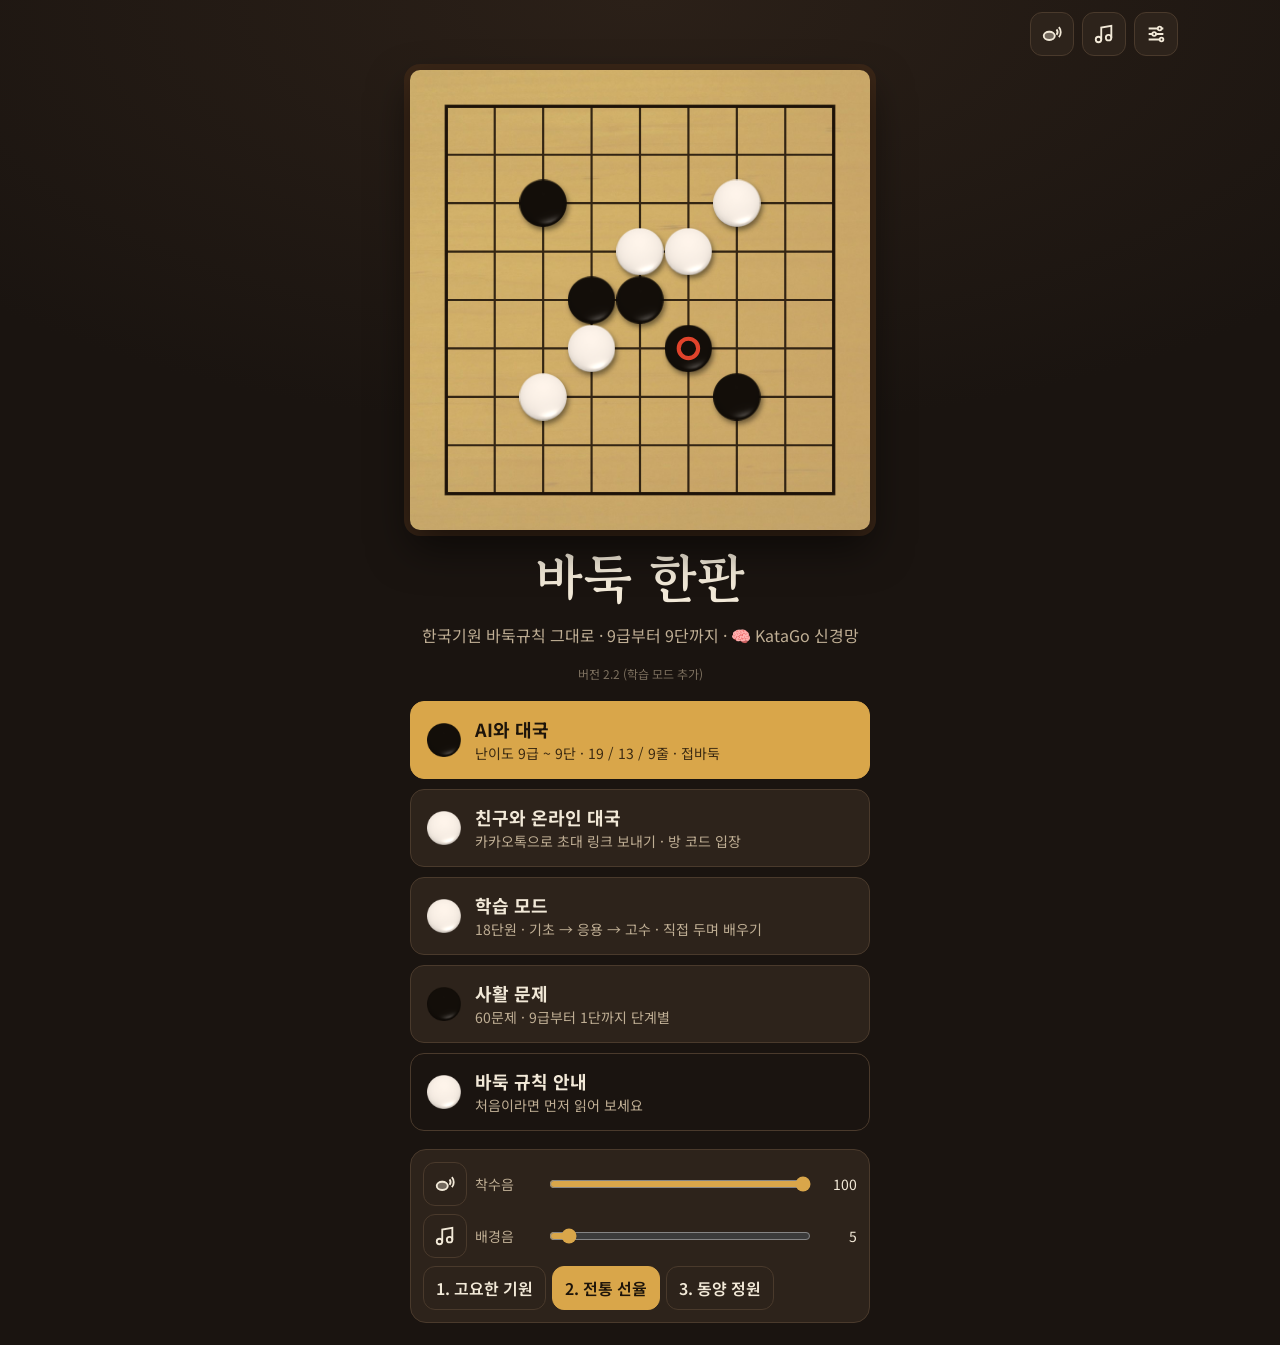
==== commit 295dcc16: "Add files via upload" ====
--- a/baduk/index.html
+++ b/baduk/index.html
@@ -136,11 +136,12 @@
       <div class="boardpic"><canvas id="heroCv"></canvas></div>
       <h1>바둑 한판</h1>
       <p>한국기원 바둑규칙 그대로 · 9급부터 9단까지 · 🧠 KataGo 신경망</p>
-      <p style="font-size:12px;opacity:.6">버전 2.1 (신경망 전 단계 · 배경음 3곡)</p>
+      <p style="font-size:12px;opacity:.6">버전 2.2 (학습 모드 추가)</p>
       <div class="menu">
         <button class="btn big hidden" id="resume"><span class="dot dot1"></span><span><b>두던 대국 이어 두기</b><small>저장된 AI 대국으로 돌아가요</small></span></button>
         <button class="btn big pri" id="mAI"><span class="dot dot1"></span><span><b>AI와 대국</b><small style="color:#3b2a12">난이도 9급 ~ 9단 · 19 / 13 / 9줄 · 접바둑</small></span></button>
         <button class="btn big" id="mOnline"><span class="dot dot2"></span><span><b>친구와 온라인 대국</b><small>카카오톡으로 초대 링크 보내기 · 방 코드 입장</small></span></button>
+        <button class="btn big" id="mLearn"><span class="dot dot2"></span><span><b>학습 모드</b><small id="lnCount">기초부터 고수까지</small></span></button>
         <button class="btn big" id="mTsume"><span class="dot dot1"></span><span><b>사활 문제</b><small id="tsCountAll">혼자 푸는 묘수풀이</small></span></button>
         <button class="btn big ghost" id="mGuide"><span class="dot dot2"></span><span><b>바둑 규칙 안내</b><small>처음이라면 먼저 읽어 보세요</small></span></button>
       </div>
@@ -171,6 +172,28 @@
         <div class="panel hidden" id="resultBox"></div>
         <div class="panel hidden" id="emoteBox"><h3>온라인 대국</h3><p style="margin:0;color:var(--mute);font-size:14px">[인사] 버튼으로 상대에게 짧은 인사를 보낼 수 있어요. 대국이 끝나면 [다시 한 판]으로 흑백을 바꿔 둡니다.</p></div>
         <div class="panel"><h3>소리</h3><div class="sound"></div></div>
+      </div>
+    </div>
+  </section>
+
+
+  <!-- 학습 -->
+  <section class="screen hidden" id="learn">
+    <div class="top">
+      <button class="icon" id="lnBack" aria-label="뒤로"><svg viewBox="0 0 24 24" fill="none" stroke="currentColor" stroke-width="2.2"><path d="M15 5l-7 7 7 7"/></svg></button>
+      <div class="ttl">학습 모드</div>
+      <button class="icon goSet" aria-label="설정"><svg viewBox="0 0 24 24" fill="none" stroke="currentColor" stroke-width="2"><path d="M4 6h10M18 6h2M4 12h4M12 12h8M4 18h12"/><circle cx="16" cy="6" r="2"/><circle cx="10" cy="12" r="2"/><circle cx="18" cy="18" r="2"/></svg></button>
+    </div>
+    <div id="lnList"></div>
+    <div id="lnPlay" class="hidden game">
+      <div style="display:grid;gap:10px">
+        <h2 id="lnTitle" style="font-size:24px"></h2>
+        <div class="panel guide" id="lnBody"></div>
+        <div class="status" id="lnPrompt" style="color:var(--ink);font-size:17px;text-align:left"></div>
+        <div class="boardwrap" style="max-width:640px"><canvas id="lnCv" aria-label="학습 바둑판"></canvas></div>
+        <div class="panel hidden" id="lnQuiz"></div>
+        <div class="explain" id="lnFeedback" aria-live="polite"></div>
+        <div class="controls" style="grid-template-columns:repeat(3,minmax(0,1fr))"><button class="btn" id="lnHint">힌트</button><button class="btn" id="lnRetry">다시</button><button class="btn pri" id="lnNext">건너뛰기</button></div>
       </div>
     </div>
   </section>
@@ -212,6 +235,7 @@
 var PROBLEMS = [{"id":"cho1-10","c":"cho1","src":"조치훈 사활대백과 초급 10번","goal":"live","B":[[5,0],[0,1],[1,1],[2,1],[3,1],[4,1]],"W":[[2,0],[4,0],[5,1],[6,1],[0,2],[1,2],[2,2],[3,2],[4,2]],"crop":[0,0,7,4],"tree":[{"m":[1,0],"r":[6,0],"n":[{"m":[3,0],"end":1},{"m":[5,2],"r":[3,0],"n":[{"m":[5,0],"r":[2,0],"n":[{"m":[3,0],"end":1},{"m":[4,0],"end":1}]}]}]}],"wrong":[[[0,0],[1,0]],[[3,0],[1,0]],[[5,2],[1,0]],[[6,2],[1,0]]],"intro":"흑 돌을 살리는 문제예요. 눈 두 개를 만들어 보세요.","expl":"흑 1이 단수! 단수로 백을 몰아 응수를 강요하면서 모양을 무너뜨려요. 흑은 두 눈을 만들어 살아요. 중간에 내준 돌은 살기 위한 희생이에요.","hint":"백 돌의 활로를 하나만 남기는 수부터 찾아보세요.","tech":"단수","wrongTip":"이 수로는 눈 하나밖에 못 만들어요. 급소나 집을 넓히는 수를 찾아보세요.","lv":0},{"id":"cho1-93","c":"cho1","src":"조치훈 사활대백과 초급 93번","goal":"live","B":[[2,0],[2,1],[0,2],[1,2]],"W":[[1,0],[0,1],[3,1],[3,2],[0,3],[1,3],[2,3]],"crop":[0,0,5,4],"tree":[{"m":[1,1],"r":[3,0],"n":[{"m":[0,0],"end":1}]}],"wrong":[[[3,0],[0,0]],[[2,2],[0,0]]],"intro":"흑 돌을 살리는 문제예요. 눈 두 개를 만들어 보세요.","expl":"흑 1이 단수! 단수로 백을 몰아 응수를 강요하면서 모양을 무너뜨려요. 흑은 두 눈을 만들어 살아요.","hint":"백 돌의 활로를 하나만 남기는 수부터 찾아보세요.","tech":"단수","wrongTip":"이 수로는 눈 하나밖에 못 만들어요. 급소나 집을 넓히는 수를 찾아보세요.","lv":0},{"id":"cho1-47","c":"cho1","src":"조치훈 사활대백과 초급 47번","goal":"live","B":[[3,0],[2,1],[3,1],[0,2],[1,2]],"W":[[4,0],[4,1],[2,2],[3,2],[4,2],[0,3],[1,3]],"crop":[0,0,5,4],"tree":[{"m":[1,0],"r":[0,0],"n":[{"m":[0,1],"end":1},{"m":[1,1],"end":1},{"m":[2,3],"r":[0,1],"n":[{"m":[1,1],"end":1}]}]}],"wrong":[[[0,0],[1,0]],[[2,0],[0,0]],[[0,1],[1,0]],[[1,1],[1,0]],[[2,3],[1,0]],[[3,3],[1,0]],[[4,3],[1,0]]],"intro":"흑 돌을 살리는 문제예요. 눈 두 개를 만들어 보세요.","expl":"흑 1이 넓히기! 변 쪽으로 집을 넓혀 눈 두 개를 만들 공간을 확보해요. 흑은 두 눈을 만들어 살아요.","hint":"집을 넓힐 수 있는 쪽을 찾아보세요.","tech":"넓히기","wrongTip":"이 수로는 눈 하나밖에 못 만들어요. 급소나 집을 넓히는 수를 찾아보세요.","lv":0},{"id":"cho1-5","c":"cho1","src":"조치훈 사활대백과 초급 5번","goal":"kill","B":[[1,0],[3,0],[5,0],[5,1],[0,2],[1,2],[2,2],[3,2],[4,2],[5,2]],"W":[[4,0],[0,1],[1,1],[2,1],[3,1],[4,1]],"crop":[0,0,6,4],"tree":[{"m":[2,0],"r":[0,0],"n":[{"m":[2,0],"r":null,"end":1}]}],"wrong":[[[0,0],[2,0]]],"intro":"백 돌을 잡는 문제예요. 백이 두 눈을 만들지 못하게 하세요.","expl":"흑 1이 먹여치기! 백의 눈 자리에 돌을 던져 넣는 먹여치기예요. 백이 따내더라도 그 자리는 진짜 눈이 되지 못해요. 백은 끝내 두 눈을 만들 수 없어 죽은 돌이 돼요.","hint":"상대가 따낼 수 있는 곳에 일부러 두는 수가 있어요.","tech":"먹여치기","wrongTip":"백이 집을 넓히거나 급소를 먼저 차지하면 두 눈이 생겨요. 다시 생각해 보세요.","lv":0},{"id":"cho1-3","c":"cho1","src":"조치훈 사활대백과 초급 3번","goal":"live","B":[[4,0],[0,1],[1,1],[2,1],[3,1]],"W":[[3,0],[5,0],[5,1],[0,2],[1,2],[2,2],[3,2],[4,2]],"crop":[0,0,6,4],"tree":[{"m":[4,1],"r":[0,0],"n":[{"m":[1,0],"end":1},{"m":[2,0],"end":1}]}],"wrong":[[[0,0],[1,0]],[[1,0],[4,1]],[[2,0],[4,1]]],"intro":"흑 돌을 살리는 문제예요. 눈 두 개를 만들어 보세요.","expl":"흑 1이 넓히기! 변 쪽으로 집을 넓혀 눈 두 개를 만들 공간을 확보해요. 흑은 두 눈을 만들어 살아요.","hint":"집을 넓힐 수 있는 쪽을 찾아보세요.","tech":"넓히기","wrongTip":"이 수로는 눈 하나밖에 못 만들어요. 급소나 집을 넓히는 수를 찾아보세요.","lv":0},{"id":"cho1-22","c":"cho1","src":"조치훈 사활대백과 초급 22번","goal":"live","B":[[4,0],[1,1],[2,1],[3,1],[4,1],[0,2]],"W":[[2,0],[5,0],[5,1],[2,2],[3,2],[4,2],[5,2],[0,3],[1,3]],"crop":[0,0,6,4],"tree":[{"m":[1,0],"r":[0,0],"n":[{"m":[3,0],"r":[1,2],"n":[{"m":[0,1],"end":1}]}]}],"wrong":[[[0,0],[1,0]],[[0,1],[1,0]],[[1,2],[1,0]],[[2,3],[1,0]],[[3,3],[1,0]],[[4,3],[1,0]],[[5,3],[1,0]]],"intro":"흑 돌을 살리는 문제예요. 눈 두 개를 만들어 보세요.","expl":"흑 1이 단수! 단수로 백을 몰아 응수를 강요하면서 모양을 무너뜨려요. 흑은 두 눈을 만들어 살아요. 백의 버팀에도 정확히 응수하는 것이 중요해요.","hint":"백 돌의 활로를 하나만 남기는 수부터 찾아보세요.","tech":"단수","wrongTip":"이 수로는 눈 하나밖에 못 만들어요. 급소나 집을 넓히는 수를 찾아보세요.","lv":0},{"id":"cho1-49","c":"cho1","src":"조치훈 사활대백과 초급 49번","goal":"live","B":[[3,0],[1,1],[3,1],[1,2],[3,2]],"W":[[4,0],[4,1],[4,2],[0,3],[1,3],[2,3],[3,3],[4,3]],"crop":[0,0,5,4],"tree":[{"m":[1,0],"r":[0,2],"n":[{"m":[0,1],"r":[2,0],"n":[{"m":[2,1],"end":1},{"m":[2,2],"end":1}]}]},{"m":[2,2],"r":[0,2],"n":[{"m":[0,1],"r":[0,0],"n":[{"m":[1,0],"end":1},{"m":[2,0],"end":1}]}]}],"wrong":[[[0,0],[1,0]],[[2,0],[0,1]],[[0,1],[1,0]],[[2,1],[1,0]],[[0,2],[1,0]]],"intro":"흑 돌을 살리는 문제예요. 눈 두 개를 만들어 보세요.","expl":"흑 1이 넓히기! 변 쪽으로 집을 넓혀 눈 두 개를 만들 공간을 확보해요. 흑은 두 눈을 만들어 살아요. 백의 버팀에도 정확히 응수하는 것이 중요해요.","hint":"집을 넓힐 수 있는 쪽을 찾아보세요.","tech":"넓히기","wrongTip":"이 수로는 눈 하나밖에 못 만들어요. 급소나 집을 넓히는 수를 찾아보세요.","lv":0},{"id":"cho1-53","c":"cho1","src":"조치훈 사활대백과 초급 53번","goal":"live","B":[[0,0],[4,0],[0,1],[1,1],[2,1],[4,1],[4,2]],"W":[[1,0],[5,0],[5,1],[2,2],[5,2],[1,3],[3,3],[4,3],[5,3]],"crop":[0,0,6,4],"tree":[{"m":[3,2],"r":[2,0],"n":[{"m":[3,0],"r":[1,0],"end":1}]}],"wrong":[[[2,0],[3,1]],[[3,0],[3,2]],[[3,1],[2,0]],[[0,2],[2,0]],[[1,2],[2,0]],[[0,3],[2,0]]],"intro":"흑 돌을 살리는 문제예요. 눈 두 개를 만들어 보세요.","expl":"흑 1이 급소! 눈 두 개가 갈라지는 급소를 먼저 차지해 살아요. 흑은 두 눈을 만들어 살아요.","hint":"백이 두면 흑이 죽는 자리, 그곳이 흑의 급소예요.","tech":"급소","wrongTip":"이 수로는 눈 하나밖에 못 만들어요. 급소나 집을 넓히는 수를 찾아보세요.","lv":0},{"id":"cho1-143","c":"cho1","src":"조치훈 사활대백과 초급 143번","goal":"kill","B":[[0,0],[4,0],[4,1],[0,2],[3,2],[4,2],[0,3],[1,3],[2,3]],"W":[[3,0],[0,1],[1,1],[3,1],[1,2],[2,2]],"crop":[0,0,5,4],"tree":[{"m":[2,0],"r":null,"end":1}],"wrong":[[[1,0],[2,0]],[[2,1],[2,0]],[[3,3],[1,0]],[[4,3],[1,0]]],"intro":"백 돌을 잡는 문제예요. 백이 두 눈을 만들지 못하게 하세요.","expl":"흑 1이 단수! 단수로 백을 몰아 응수를 강요하면서 모양을 무너뜨려요. 백은 끝내 두 눈을 만들 수 없어 죽은 돌이 돼요.","hint":"백 돌의 활로를 하나만 남기는 수부터 찾아보세요.","tech":"단수","wrongTip":"백이 집을 넓히거나 급소를 먼저 차지하면 두 눈이 생겨요. 다시 생각해 보세요.","lv":1},{"id":"cho1-114","c":"cho1","src":"조치훈 사활대백과 초급 114번","goal":"live","B":[[2,0],[2,1],[3,1],[0,2],[1,2],[1,3],[2,3]],"W":[[3,0],[4,0],[0,1],[4,1],[4,2],[0,3],[3,3],[0,4],[1,4],[2,4],[3,4]],"crop":[0,0,5,5],"tree":[{"m":[1,1],"r":[0,0],"n":[{"m":[3,2],"end":1}]}],"wrong":[[[1,0],[1,1]],[[2,2],[0,0]],[[3,2],[1,1]],[[4,3],[3,2]],[[4,4],[3,2]]],"intro":"흑 돌을 살리는 문제예요. 눈 두 개를 만들어 보세요.","expl":"흑 1이 단수! 단수로 백을 몰아 응수를 강요하면서 모양을 무너뜨려요. 흑은 두 눈을 만들어 살아요.","hint":"백 돌의 활로를 하나만 남기는 수부터 찾아보세요.","tech":"단수","wrongTip":"이 수로는 눈 하나밖에 못 만들어요. 급소나 집을 넓히는 수를 찾아보세요.","lv":1},{"id":"cho1-131","c":"cho1","src":"조치훈 사활대백과 초급 131번","goal":"kill","B":[[3,0],[3,1],[4,1],[4,2],[0,3],[4,3],[0,4],[1,4],[2,4],[3,4],[4,4]],"W":[[2,1],[0,2],[1,2],[3,2],[1,3],[2,3],[3,3]],"crop":[0,0,5,5],"tree":[{"m":[1,0],"r":[2,0],"n":[{"m":[1,1],"r":null,"end":1}]}],"wrong":[[[0,0],[1,0]],[[2,0],[1,0]],[[4,0],[0,0]],[[0,1],[1,0]],[[1,1],[1,0]]],"intro":"백 돌을 잡는 문제예요. 백이 두 눈을 만들지 못하게 하세요.","expl":"흑 1이 급소! 백 모양의 급소를 먼저 차지해 두 눈을 막아요. 백은 끝내 두 눈을 만들 수 없어 죽은 돌이 돼요.","hint":"백이 두면 살 자리가 곧 흑의 급소예요.","tech":"급소","wrongTip":"백이 집을 넓히거나 급소를 먼저 차지하면 두 눈이 생겨요. 다시 생각해 보세요.","lv":1},{"id":"cho1-153","c":"cho1","src":"조치훈 사활대백과 초급 153번","goal":"live","B":[[1,0],[3,0],[3,1],[1,2],[2,2]],"W":[[4,0],[1,1],[4,1],[3,2],[0,3],[1,3],[2,3],[4,3]],"crop":[0,0,5,4],"tree":[{"m":[0,1],"r":[2,1],"n":[{"m":[2,0],"r":[1,1],"n":[{"m":[2,1],"end":1},{"m":[0,2],"end":1}]}]}],"wrong":[[[0,0],[0,1]],[[2,0],[0,1]],[[2,1],[0,1]],[[0,2],[0,1]]],"intro":"흑 돌을 살리는 문제예요. 눈 두 개를 만들어 보세요.","expl":"흑 1이 단수! 단수로 백을 몰아 응수를 강요하면서 모양을 무너뜨려요. 흑은 두 눈을 만들어 살아요. 백의 버팀에도 정확히 응수하는 것이 중요해요.","hint":"백 돌의 활로를 하나만 남기는 수부터 찾아보세요.","tech":"단수","wrongTip":"이 수로는 눈 하나밖에 못 만들어요. 급소나 집을 넓히는 수를 찾아보세요.","lv":1},{"id":"cho1-152","c":"cho1","src":"조치훈 사활대백과 초급 152번","goal":"live","B":[[1,0],[3,0],[3,1],[1,2],[2,2]],"W":[[2,0],[4,0],[4,1],[0,2],[4,2],[0,3],[1,3],[2,3],[3,3]],"crop":[0,0,5,4],"tree":[{"m":[0,1],"r":[2,1],"n":[{"m":[1,1],"r":[2,0],"n":[{"m":[2,1],"end":1},{"m":[3,2],"end":1}]}]}],"wrong":[[[0,0],[0,1]],[[1,1],[0,1]],[[2,1],[0,1]],[[3,2],[0,1]]],"intro":"흑 돌을 살리는 문제예요. 눈 두 개를 만들어 보세요.","expl":"흑 1이 넓히기! 변 쪽으로 집을 넓혀 눈 두 개를 만들 공간을 확보해요. 흑은 두 눈을 만들어 살아요. 백의 버팀에도 정확히 응수하는 것이 중요해요.","hint":"집을 넓힐 수 있는 쪽을 찾아보세요.","tech":"넓히기","wrongTip":"이 수로는 눈 하나밖에 못 만들어요. 급소나 집을 넓히는 수를 찾아보세요.","lv":1},{"id":"cho1-127","c":"cho1","src":"조치훈 사활대백과 초급 127번","goal":"live","B":[[3,0],[3,1],[0,2],[1,2],[3,2],[1,3],[3,3]],"W":[[1,0],[4,0],[4,1],[4,2],[0,3],[4,3],[0,4],[1,4],[2,4],[3,4],[4,4]],"crop":[0,0,5,5],"tree":[{"m":[2,3],"r":[2,1],"n":[{"m":[0,1],"r":[1,1],"n":[{"m":[2,0],"r":null,"end":1}]}]}],"wrong":[[[0,0],[1,1]],[[2,0],[1,1]],[[0,1],[2,3]],[[1,1],[2,3]],[[2,1],[2,3]],[[2,2],[0,0]]],"intro":"흑 돌을 살리는 문제예요. 눈 두 개를 만들어 보세요.","expl":"흑 1이 급소! 눈 두 개가 갈라지는 급소를 먼저 차지해 살아요. 흑은 두 눈을 만들어 살아요. 백의 버팀에도 정확히 응수하는 것이 중요해요.","hint":"백이 두면 흑이 죽는 자리, 그곳이 흑의 급소예요.","tech":"급소","wrongTip":"이 수로는 눈 하나밖에 못 만들어요. 급소나 집을 넓히는 수를 찾아보세요.","lv":1},{"id":"cho1-115","c":"cho1","src":"조치훈 사활대백과 초급 115번","goal":"live","B":[[4,0],[2,1],[4,1],[0,2],[1,2],[2,2]],"W":[[1,0],[5,0],[0,1],[5,1],[4,2],[5,2],[0,3],[1,3],[2,3],[3,3]],"crop":[0,0,6,4],"tree":[{"m":[2,0],"r":[1,1],"n":[{"m":[0,0],"r":[1,1],"n":[{"m":[3,1],"r":[1,0],"n":[{"m":[0,1],"end":1},{"m":[3,2],"r":[0,1],"n":[{"m":[0,0],"r":[1,0],"n":[{"m":[0,1],"end":1},{"m":[1,1],"end":1},{"m":[4,3],"r":[0,1]}]}]}]}]}]}],"wrong":[[[3,0],[2,0]],[[3,1],[2,0]],[[3,2],[2,0]],[[4,3],[0,0]],[[5,3],[0,0]]],"intro":"흑 돌을 살리는 문제예요. 눈 두 개를 만들어 보세요.","expl":"흑 1이 넓히기! 변 쪽으로 집을 넓혀 눈 두 개를 만들 공간을 확보해요. 흑은 두 눈을 만들어 살아요. 백의 버팀에도 정확히 응수하는 것이 중요해요.","hint":"집을 넓힐 수 있는 쪽을 찾아보세요.","tech":"넓히기","wrongTip":"이 수로는 눈 하나밖에 못 만들어요. 급소나 집을 넓히는 수를 찾아보세요.","lv":1},{"id":"cho1-52","c":"cho1","src":"조치훈 사활대백과 초급 52번","goal":"kill","B":[[5,0],[5,1],[0,2],[4,2],[5,2],[0,3],[1,3],[2,3],[3,3]],"W":[[1,0],[0,1],[1,1],[3,1],[4,1],[1,2]],"crop":[0,0,6,4],"tree":[{"m":[3,0],"r":null,"end":1}],"wrong":[[[2,0],[3,0]],[[4,0],[3,0]],[[2,1],[2,2]],[[2,2],[2,1]],[[3,2],[3,0]],[[4,3],[3,0]],[[5,3],[3,0]]],"intro":"백 돌을 잡는 문제예요. 백이 두 눈을 만들지 못하게 하세요.","expl":"흑 1이 치중! 백의 집 안쪽 급소에 들어가는 치중이에요. 눈 하나는 생겨도 두 개는 만들 수 없게 돼요. 백은 끝내 두 눈을 만들 수 없어 죽은 돌이 돼요.","hint":"백 집 한가운데, 눈 두 개가 갈라지는 자리가 급소예요.","tech":"치중","wrongTip":"백이 집을 넓히거나 급소를 먼저 차지하면 두 눈이 생겨요. 다시 생각해 보세요.","lv":1},{"id":"cho1-177","c":"cho1","src":"조치훈 사활대백과 초급 177번","goal":"kill","B":[[2,0],[5,0],[5,1],[3,2],[4,2],[5,2],[0,3],[1,3],[2,3]],"W":[[0,0],[4,0],[2,1],[3,1],[4,1],[0,2],[1,2],[2,2]],"crop":[0,0,6,4],"tree":[{"m":[1,0],"r":[4,3],"n":[{"m":[0,1],"r":null,"end":1}]},{"m":[1,1],"r":[3,0],"n":[{"m":[1,0],"r":[0,1],"n":[{"m":[1,0],"r":[4,3],"n":[{"m":[2,0],"r":[1,1],"n":[{"m":[1,0],"r":[2,0],"n":[{"m":[1,0],"end":1},{"m":[3,3],"r":null,"end":1}]}]}]}]}]}],"wrong":[[[3,0],[1,0]],[[0,1],[1,1]],[[3,3],[1,0]],[[4,3],[1,0]],[[5,3],[1,0]]],"intro":"백 돌을 잡는 문제예요. 백이 두 눈을 만들지 못하게 하세요.","expl":"흑 1이 단수! 단수로 백을 몰아 응수를 강요하면서 모양을 무너뜨려요. 수순을 따라가면 백 돌 1점을 따내고 잡을 수 있어요.","hint":"백 돌의 활로를 하나만 남기는 수부터 찾아보세요.","tech":"단수","wrongTip":"백이 집을 넓히거나 급소를 먼저 차지하면 두 눈이 생겨요. 다시 생각해 보세요.","lv":2},{"id":"cho1-167","c":"cho1","src":"조치훈 사활대백과 초급 167번","goal":"live","B":[[3,0],[3,1],[0,2],[1,2],[2,2]],"W":[[4,0],[4,1],[3,2],[4,2],[0,3],[1,3],[2,3]],"crop":[0,0,5,4],"tree":[{"m":[1,0],"r":[2,0],"n":[{"m":[2,1],"r":[0,0],"n":[{"m":[0,1],"end":1},{"m":[1,1],"end":1},{"m":[3,3],"r":[0,1],"end":1}]}]}],"wrong":[[[0,0],[1,0]],[[2,0],[1,0]],[[0,1],[1,0]],[[1,1],[1,0]],[[2,1],[1,0]],[[3,3],[0,0]],[[4,3],[0,0]]],"intro":"흑 돌을 살리는 문제예요. 눈 두 개를 만들어 보세요.","expl":"흑 1이 넓히기! 변 쪽으로 집을 넓혀 눈 두 개를 만들 공간을 확보해요. 흑은 두 눈을 만들어 살아요. 백의 버팀에도 정확히 응수하는 것이 중요해요.","hint":"집을 넓힐 수 있는 쪽을 찾아보세요.","tech":"넓히기","wrongTip":"이 수로는 눈 하나밖에 못 만들어요. 급소나 집을 넓히는 수를 찾아보세요.","lv":2},{"id":"cho1-180","c":"cho1","src":"조치훈 사활대백과 초급 180번","goal":"live","B":[[5,0],[2,1],[3,1],[4,1],[5,1],[0,2],[1,2],[2,2]],"W":[[1,0],[2,0],[3,0],[6,0],[6,1],[3,2],[4,2],[5,2],[6,2],[0,3],[1,3],[2,3]],"crop":[0,0,7,4],"tree":[{"m":[0,1],"r":null,"end":1},{"m":[1,1],"r":null,"end":1}],"wrong":[[[0,0],[0,1]],[[4,0],[0,1]],[[3,3],[0,1]],[[4,3],[0,1]],[[5,3],[0,1]],[[6,3],[0,1]]],"intro":"흑 돌을 살리는 문제예요. 눈 두 개를 만들어 보세요.","expl":"흑 1이 넓히기! 변 쪽으로 집을 넓혀 눈 두 개를 만들 공간을 확보해요. 흑은 두 눈을 만들어 살아요.","hint":"집을 넓힐 수 있는 쪽을 찾아보세요.","tech":"넓히기","wrongTip":"이 수로는 눈 하나밖에 못 만들어요. 급소나 집을 넓히는 수를 찾아보세요.","lv":2},{"id":"cho1-231","c":"cho1","src":"조치훈 사활대백과 초급 231번","goal":"live","B":[[0,1],[1,1],[4,1],[2,2],[3,2],[4,2]],"W":[[1,0],[5,0],[5,1],[1,2],[5,2],[1,3],[2,3],[3,3],[4,3],[5,3]],"crop":[0,0,6,4],"tree":[{"m":[2,1],"r":[3,0],"n":[{"m":[4,0],"r":[2,0],"n":[{"m":[0,2],"r":null,"end":1}]}]}],"wrong":[[[0,0],[2,0]],[[2,0],[3,0]],[[3,0],[2,1]],[[4,0],[2,1]],[[3,1],[2,0]],[[0,2],[2,0]],[[0,3],[2,0]]],"intro":"흑 돌을 살리는 문제예요. 눈 두 개를 만들어 보세요.","expl":"흑 1이 넓히기! 변 쪽으로 집을 넓혀 눈 두 개를 만들 공간을 확보해요. 흑은 두 눈을 만들어 살아요. 백의 버팀에도 정확히 응수하는 것이 중요해요.","hint":"집을 넓힐 수 있는 쪽을 찾아보세요.","tech":"넓히기","wrongTip":"이 수로는 눈 하나밖에 못 만들어요. 급소나 집을 넓히는 수를 찾아보세요.","lv":2},{"id":"cho1-216","c":"cho1","src":"조치훈 사활대백과 초급 216번","goal":"live","B":[[1,0],[4,0],[4,1],[0,2],[1,2],[2,2]],"W":[[2,0],[5,0],[0,1],[5,1],[4,2],[0,3],[1,3],[2,3],[3,3],[5,3]],"crop":[0,0,6,4],"tree":[{"m":[3,1],"r":[1,1],"n":[{"m":[2,1],"r":[3,2],"n":[{"m":[0,0],"r":[0,1],"n":[{"m":[3,0],"end":1},{"m":[1,1],"end":1}]}]}]}],"wrong":[[[0,0],[3,0]],[[3,0],[1,1]],[[1,1],[3,1]],[[2,1],[3,1]],[[3,2],[1,1]]],"intro":"흑 돌을 살리는 문제예요. 눈 두 개를 만들어 보세요.","expl":"흑 1이 넓히기! 변 쪽으로 집을 넓혀 눈 두 개를 만들 공간을 확보해요. 흑은 두 눈을 만들어 살아요. 백의 버팀에도 정확히 응수하는 것이 중요해요.","hint":"집을 넓힐 수 있는 쪽을 찾아보세요.","tech":"넓히기","wrongTip":"이 수로는 눈 하나밖에 못 만들어요. 급소나 집을 넓히는 수를 찾아보세요.","lv":2},{"id":"cho1-56","c":"cho1","src":"조치훈 사활대백과 초급 56번","goal":"kill","B":[[5,0],[5,1],[1,2],[2,2],[5,2],[2,3],[3,3],[4,3]],"W":[[1,0],[0,1],[1,1],[2,1],[4,1],[3,2]],"crop":[0,0,6,4],"tree":[{"m":[3,0],"r":[4,2],"n":[{"m":[2,0],"r":[4,0],"n":[{"m":[3,1],"r":null,"end":1}]}]}],"wrong":[[[2,0],[3,0]],[[4,0],[3,0]],[[3,1],[3,0]],[[0,2],[3,0]],[[4,2],[3,1]],[[0,3],[3,0]],[[1,3],[3,0]],[[5,3],[3,0]]],"intro":"백 돌을 잡는 문제예요. 백이 두 눈을 만들지 못하게 하세요.","expl":"흑 1이 급소! 백 모양의 급소를 먼저 차지해 두 눈을 막아요. 수순을 따라가면 백 돌 4점을 따내고 잡을 수 있어요. 백의 버팀에도 정확히 응수하는 것이 중요해요.","hint":"백이 두면 살 자리가 곧 흑의 급소예요.","tech":"급소","wrongTip":"백이 집을 넓히거나 급소를 먼저 차지하면 두 눈이 생겨요. 다시 생각해 보세요.","lv":2},{"id":"cho1-86","c":"cho1","src":"조치훈 사활대백과 초급 86번","goal":"kill","B":[[5,0],[5,1],[1,2],[2,2],[5,2],[2,3],[3,3],[4,3]],"W":[[1,0],[0,1],[1,1],[2,1],[4,1],[3,2]],"crop":[0,0,6,4],"tree":[{"m":[3,0],"r":[4,2],"n":[{"m":[2,0],"r":[4,0],"n":[{"m":[3,1],"r":null,"end":1}]}]}],"wrong":[[[2,0],[3,0]],[[4,0],[3,0]],[[3,1],[3,0]],[[0,2],[3,0]],[[4,2],[3,1]],[[0,3],[3,0]],[[1,3],[3,0]],[[5,3],[3,0]]],"intro":"백 돌을 잡는 문제예요. 백이 두 눈을 만들지 못하게 하세요.","expl":"흑 1이 급소! 백 모양의 급소를 먼저 차지해 두 눈을 막아요. 수순을 따라가면 백 돌 4점을 따내고 잡을 수 있어요. 백의 버팀에도 정확히 응수하는 것이 중요해요.","hint":"백이 두면 살 자리가 곧 흑의 급소예요.","tech":"급소","wrongTip":"백이 집을 넓히거나 급소를 먼저 차지하면 두 눈이 생겨요. 다시 생각해 보세요.","lv":2},{"id":"cho1-110","c":"cho1","src":"조치훈 사활대백과 초급 110번","goal":"kill","B":[[3,0],[4,1],[2,2],[3,2],[4,2],[2,3],[0,4],[1,4],[2,4]],"W":[[0,1],[2,1],[3,1],[1,2],[0,3],[1,3]],"crop":[0,0,5,5],"tree":[{"m":[1,0],"r":null,"end":1}],"wrong":[[[0,0],[1,0]],[[2,0],[1,0]],[[4,0],[1,0]],[[1,1],[1,0]],[[3,3],[1,0]],[[4,3],[1,0]],[[3,4],[1,0]],[[4,4],[1,0]]],"intro":"백 돌을 잡는 문제예요. 백이 두 눈을 만들지 못하게 하세요.","expl":"흑 1이 급소! 백 모양의 급소를 먼저 차지해 두 눈을 막아요. 백은 끝내 두 눈을 만들 수 없어 죽은 돌이 돼요.","hint":"백이 두면 살 자리가 곧 흑의 급소예요.","tech":"급소","wrongTip":"백이 집을 넓히거나 급소를 먼저 차지하면 두 눈이 생겨요. 다시 생각해 보세요.","lv":2},{"id":"cho1-378","c":"cho1","src":"조치훈 사활대백과 초급 378번","goal":"kill","B":[[2,1],[4,1],[0,2],[4,2],[0,3],[1,3],[2,3],[3,3],[4,3]],"W":[[3,0],[0,1],[3,1],[1,2],[2,2],[3,2]],"crop":[0,0,5,4],"tree":[{"m":[1,1],"r":null,"end":1}],"wrong":[[[0,0],[1,0]],[[2,0],[1,0]],[[4,0],[1,0]]],"intro":"백 돌을 잡는 문제예요. 백이 두 눈을 만들지 못하게 하세요.","expl":"흑 1이 단수! 단수로 백을 몰아 응수를 강요하면서 모양을 무너뜨려요. 백은 끝내 두 눈을 만들 수 없어 죽은 돌이 돼요.","hint":"백 돌의 활로를 하나만 남기는 수부터 찾아보세요.","tech":"단수","wrongTip":"백이 집을 넓히거나 급소를 먼저 차지하면 두 눈이 생겨요. 다시 생각해 보세요.","lv":3},{"id":"cho1-391","c":"cho1","src":"조치훈 사활대백과 초급 391번","goal":"live","B":[[3,1],[0,2],[1,2],[2,2],[3,2]],"W":[[4,0],[4,1],[4,2],[0,3],[1,3],[2,3],[3,3],[4,3]],"crop":[0,0,5,4],"tree":[{"m":[1,0],"r":null,"end":1}],"wrong":[[[0,0],[1,0]],[[2,0],[1,1]],[[3,0],[1,0]],[[0,1],[1,0]],[[1,1],[2,0]],[[2,1],[1,0]]],"intro":"흑 돌을 살리는 문제예요. 눈 두 개를 만들어 보세요.","expl":"흑 1이 넓히기! 변 쪽으로 집을 넓혀 눈 두 개를 만들 공간을 확보해요. 흑은 두 눈을 만들어 살아요.","hint":"집을 넓힐 수 있는 쪽을 찾아보세요.","tech":"넓히기","wrongTip":"이 수로는 눈 하나밖에 못 만들어요. 급소나 집을 넓히는 수를 찾아보세요.","lv":3},{"id":"cho1-287","c":"cho1","src":"조치훈 사활대백과 초급 287번","goal":"live","B":[[2,0],[3,0],[0,1],[1,1],[0,2],[2,2],[3,2],[4,2]],"W":[[1,0],[4,0],[5,0],[5,1],[1,2],[5,2],[0,3],[1,3],[2,3],[3,3],[4,3]],"crop":[0,0,6,4],"tree":[{"m":[3,1],"r":[4,1],"n":[{"m":[0,0],"end":1}]}],"wrong":[[[0,0],[3,1]],[[2,1],[4,1]],[[4,1],[2,1]]],"intro":"흑 돌을 살리는 문제예요. 눈 두 개를 만들어 보세요.","expl":"흑 1이 넓히기! 변 쪽으로 집을 넓혀 눈 두 개를 만들 공간을 확보해요. 흑은 두 눈을 만들어 살아요.","hint":"집을 넓힐 수 있는 쪽을 찾아보세요.","tech":"넓히기","wrongTip":"이 수로는 눈 하나밖에 못 만들어요. 급소나 집을 넓히는 수를 찾아보세요.","lv":3},{"id":"cho1-385","c":"cho1","src":"조치훈 사활대백과 초급 385번","goal":"kill","B":[[3,0],[4,0],[4,1],[4,2],[3,3],[0,4],[1,4],[2,4],[3,4]],"W":[[1,0],[3,1],[0,2],[2,2],[3,2],[0,3],[1,3],[2,3]],"crop":[0,0,5,5],"tree":[{"m":[1,1],"r":null,"end":1}],"wrong":[[[0,0],[2,0]],[[2,0],[1,1]],[[0,1],[1,1]],[[2,1],[1,1]],[[1,2],[2,0]],[[4,3],[2,0]],[[4,4],[2,0]]],"intro":"백 돌을 잡는 문제예요. 백이 두 눈을 만들지 못하게 하세요.","expl":"흑 1이 치중! 백의 집 안쪽 급소에 들어가는 치중이에요. 눈 하나는 생겨도 두 개는 만들 수 없게 돼요. 백은 끝내 두 눈을 만들 수 없어 죽은 돌이 돼요.","hint":"백 집 한가운데, 눈 두 개가 갈라지는 자리가 급소예요.","tech":"치중","wrongTip":"백이 집을 넓히거나 급소를 먼저 차지하면 두 눈이 생겨요. 다시 생각해 보세요.","lv":3},{"id":"cho1-362","c":"cho1","src":"조치훈 사활대백과 초급 362번","goal":"kill","B":[[4,1],[3,2],[4,2],[1,3],[2,3]],"W":[[3,0],[0,1],[2,1],[3,1],[0,2],[1,2],[2,2]],"crop":[0,0,5,4],"tree":[{"m":[1,0],"r":null,"end":1}],"wrong":[[[0,0],[1,0]],[[2,0],[1,0]],[[4,0],[1,0]],[[1,1],[1,0]],[[0,3],[1,0]],[[3,3],[1,0]],[[4,3],[1,0]]],"intro":"백 돌을 잡는 문제예요. 백이 두 눈을 만들지 못하게 하세요.","expl":"흑 1이 급소! 백 모양의 급소를 먼저 차지해 두 눈을 막아요. 백은 끝내 두 눈을 만들 수 없어 죽은 돌이 돼요.","hint":"백이 두면 살 자리가 곧 흑의 급소예요.","tech":"급소","wrongTip":"백이 집을 넓히거나 급소를 먼저 차지하면 두 눈이 생겨요. 다시 생각해 보세요.","lv":3},{"id":"cho1-280","c":"cho1","src":"조치훈 사활대백과 초급 280번","goal":"kill","B":[[5,0],[5,1],[0,2],[1,2],[2,2],[5,2],[2,3],[3,3],[4,3]],"W":[[3,0],[0,1],[1,1],[2,1],[4,1],[3,2],[4,2]],"crop":[0,0,6,4],"tree":[{"m":[4,0],"r":null,"end":1}],"wrong":[[[0,0],[1,0]],[[1,0],[4,0]],[[2,0],[1,0]],[[0,3],[1,0]],[[1,3],[1,0]],[[5,3],[1,0]]],"intro":"백 돌을 잡는 문제예요. 백이 두 눈을 만들지 못하게 하세요.","expl":"흑 1이 단수! 단수로 백을 몰아 응수를 강요하면서 모양을 무너뜨려요. 백은 끝내 두 눈을 만들 수 없어 죽은 돌이 돼요.","hint":"백 돌의 활로를 하나만 남기는 수부터 찾아보세요.","tech":"단수","wrongTip":"백이 집을 넓히거나 급소를 먼저 차지하면 두 눈이 생겨요. 다시 생각해 보세요.","lv":3},{"id":"cho1-283","c":"cho1","src":"조치훈 사활대백과 초급 283번","goal":"kill","B":[[0,0],[1,0],[5,0],[5,1],[0,2],[1,2],[2,2],[5,2],[2,3],[3,3],[4,3]],"W":[[4,0],[0,1],[1,1],[2,1],[4,1],[3,2],[4,2]],"crop":[0,0,6,4],"tree":[{"m":[3,0],"r":[2,0],"n":[{"m":[3,1],"r":null,"end":1}]}],"wrong":[[[2,0],[3,0]],[[3,1],[3,0]],[[0,3],[2,0]],[[1,3],[2,0]],[[5,3],[2,0]]],"intro":"백 돌을 잡는 문제예요. 백이 두 눈을 만들지 못하게 하세요.","expl":"흑 1이 환격! 한 점을 일부러 내주면, 백이 따낸 직후 흑이 더 많은 돌을 되따내는 환격이 생겨요. 수순을 따라가면 백 돌 4점을 따내고 잡을 수 있어요.","hint":"한 점을 내주는 수를 생각해 보세요. 따낸 뒤가 더 위험할 수 있어요.","tech":"환격","wrongTip":"백이 집을 넓히거나 급소를 먼저 차지하면 두 눈이 생겨요. 다시 생각해 보세요.","lv":3},{"id":"cho1-193","c":"cho1","src":"조치훈 사활대백과 초급 193번","goal":"live","B":[[3,0],[3,1],[1,2],[2,2],[0,3],[1,3]],"W":[[1,0],[4,0],[2,1],[4,1],[4,2],[2,3],[3,3],[0,4],[1,4],[4,4]],"crop":[0,0,5,5],"tree":[{"m":[3,2],"r":[1,1],"n":[{"m":[0,1],"r":[4,3],"n":[{"m":[0,0],"r":[0,2],"n":[{"m":[0,1],"r":null,"end":1}]}]}]}],"wrong":[[[0,0],[0,1]],[[2,0],[1,1]],[[0,1],[3,2]],[[1,1],[3,2]],[[0,2],[0,0]],[[2,4],[0,0]],[[3,4],[0,0]]],"intro":"흑 돌을 살리는 문제예요. 눈 두 개를 만들어 보세요.","expl":"흑 1이 급소! 눈 두 개가 갈라지는 급소를 먼저 차지해 살아요. 흑은 두 눈을 만들어 살아요. 중간에 내준 돌은 살기 위한 희생이에요. 백의 버팀에도 정확히 응수하는 것이 중요해요.","hint":"백이 두면 흑이 죽는 자리, 그곳이 흑의 급소예요.","tech":"급소","wrongTip":"이 수로는 눈 하나밖에 못 만들어요. 급소나 집을 넓히는 수를 찾아보세요.","lv":3},{"id":"cho1-396","c":"cho1","src":"조치훈 사활대백과 초급 396번","goal":"live","B":[[0,1],[3,1],[0,2],[1,2],[2,2],[3,2]],"W":[[4,0],[1,1],[2,1],[4,1],[4,2],[0,3],[1,3],[2,3],[3,3],[4,3]],"crop":[0,0,5,4],"tree":[{"m":[1,0],"r":[2,0],"n":[{"m":[3,0],"r":[2,0],"n":[{"m":[1,1],"end":1},{"m":[2,1],"end":1}]}]}],"wrong":[[[0,0],[1,0]],[[2,0],[1,0]],[[3,0],[1,0]]],"intro":"흑 돌을 살리는 문제예요. 눈 두 개를 만들어 보세요.","expl":"흑 1이 단수! 단수로 백을 몰아 응수를 강요하면서 모양을 무너뜨려요. 흑은 두 눈을 만들어 살아요. 백의 버팀에도 정확히 응수하는 것이 중요해요.","hint":"백 돌의 활로를 하나만 남기는 수부터 찾아보세요.","tech":"단수","wrongTip":"이 수로는 눈 하나밖에 못 만들어요. 급소나 집을 넓히는 수를 찾아보세요.","lv":4},{"id":"cho1-402","c":"cho1","src":"조치훈 사활대백과 초급 402번","goal":"kill","B":[[2,0],[4,0],[4,1],[4,2],[0,3],[1,3],[2,3],[3,3],[4,3]],"W":[[0,0],[3,0],[3,1],[0,2],[1,2],[2,2],[3,2]],"crop":[0,0,5,4],"tree":[{"m":[1,0],"r":[0,1],"n":[{"m":[1,1],"r":[2,1],"n":[{"m":[1,0],"r":null,"end":1}]}]},{"m":[1,1],"r":[0,1],"n":[{"m":[1,0],"r":[2,1],"n":[{"m":[1,0],"r":null,"end":1}]}]}],"wrong":[[[0,1],[1,1]],[[2,1],[1,1]]],"intro":"백 돌을 잡는 문제예요. 백이 두 눈을 만들지 못하게 하세요.","expl":"흑 1이 단수! 단수로 백을 몰아 응수를 강요하면서 모양을 무너뜨려요. 백은 끝내 두 눈을 만들 수 없어 죽은 돌이 돼요. 백의 버팀에도 정확히 응수하는 것이 중요해요.","hint":"백 돌의 활로를 하나만 남기는 수부터 찾아보세요.","tech":"단수","wrongTip":"백이 집을 넓히거나 급소를 먼저 차지하면 두 눈이 생겨요. 다시 생각해 보세요.","lv":4},{"id":"cho1-400","c":"cho1","src":"조치훈 사활대백과 초급 400번","goal":"kill","B":[[4,0],[0,1],[4,1],[4,2],[0,3],[1,3],[2,3],[3,3],[4,3]],"W":[[0,0],[3,0],[3,1],[0,2],[1,2],[2,2],[3,2]],"crop":[0,0,5,4],"tree":[{"m":[1,1],"r":[1,0],"n":[{"m":[2,0],"r":[0,0],"n":[{"m":[1,0],"r":null,"end":1}]}]}],"wrong":[[[1,0],[1,1]],[[2,0],[1,1]],[[2,1],[1,1]]],"intro":"백 돌을 잡는 문제예요. 백이 두 눈을 만들지 못하게 하세요.","expl":"흑 1이 젖히기! 1·2선에서 젖혀 백의 집을 밖에서부터 줄이는 수예요. 집이 좁아지면 백은 두 눈을 낼 수 없어요. 수순을 따라가면 백 돌 3점을 따내고 잡을 수 있어요. 백의 버팀에도 정확히 응수하는 것이 중요해요.","hint":"백 집을 바깥에서 줄이는 수를 먼저 생각해 보세요.","tech":"젖히기","wrongTip":"백이 집을 넓히거나 급소를 먼저 차지하면 두 눈이 생겨요. 다시 생각해 보세요.","lv":4},{"id":"cho1-393","c":"cho1","src":"조치훈 사활대백과 초급 393번","goal":"live","B":[[1,0],[3,1],[0,2],[1,2],[2,2],[3,2]],"W":[[3,0],[0,1],[2,1],[4,1],[5,1],[0,3],[1,3],[2,3],[3,3],[4,3]],"crop":[0,0,6,4],"tree":[{"m":[1,1],"r":[2,0],"n":[{"m":[4,0],"r":[2,0],"n":[{"m":[3,0],"end":1},{"m":[2,1],"r":[5,0],"n":[{"m":[3,0],"end":1}]}]}]}],"wrong":[[[0,0],[2,0]],[[2,0],[1,1]],[[4,0],[1,1]],[[5,0],[2,0]],[[4,2],[2,0]],[[5,2],[2,0]],[[5,3],[2,0]]],"intro":"흑 돌을 살리는 문제예요. 눈 두 개를 만들어 보세요.","expl":"흑 1이 단수! 단수로 백을 몰아 응수를 강요하면서 모양을 무너뜨려요. 흑은 두 눈을 만들어 살아요. 백의 버팀에도 정확히 응수하는 것이 중요해요.","hint":"백 돌의 활로를 하나만 남기는 수부터 찾아보세요.","tech":"단수","wrongTip":"이 수로는 눈 하나밖에 못 만들어요. 급소나 집을 넓히는 수를 찾아보세요.","lv":4},{"id":"cho1-377","c":"cho1","src":"조치훈 사활대백과 초급 377번","goal":"live","B":[[0,1],[3,1],[1,2],[2,2],[3,2]],"W":[[4,0],[2,1],[4,1],[0,2],[4,2],[0,3],[1,3],[2,3],[3,3],[4,3]],"crop":[0,0,5,4],"tree":[{"m":[2,0],"r":[1,1],"n":[{"m":[1,0],"r":[3,0],"n":[{"m":[1,1],"end":1},{"m":[2,1],"end":1}]}]}],"wrong":[[[0,0],[1,0]],[[1,0],[2,0]],[[3,0],[1,0]],[[1,1],[2,0]]],"intro":"흑 돌을 살리는 문제예요. 눈 두 개를 만들어 보세요.","expl":"흑 1이 단수! 단수로 백을 몰아 응수를 강요하면서 모양을 무너뜨려요. 흑은 두 눈을 만들어 살아요. 백의 버팀에도 정확히 응수하는 것이 중요해요.","hint":"백 돌의 활로를 하나만 남기는 수부터 찾아보세요.","tech":"단수","wrongTip":"이 수로는 눈 하나밖에 못 만들어요. 급소나 집을 넓히는 수를 찾아보세요.","lv":4},{"id":"cho1-366","c":"cho1","src":"조치훈 사활대백과 초급 366번","goal":"kill","B":[[4,0],[4,1],[4,2],[1,3],[2,3],[3,3],[4,3]],"W":[[0,1],[3,1],[1,2],[2,2],[3,2]],"crop":[0,0,5,4],"tree":[{"m":[1,0],"r":null,"end":1}],"wrong":[[[0,0],[1,0]],[[2,0],[1,0]],[[3,0],[1,0]],[[1,1],[1,0]],[[2,1],[1,0]],[[0,2],[1,0]],[[0,3],[1,0]]],"intro":"백 돌을 잡는 문제예요. 백이 두 눈을 만들지 못하게 하세요.","expl":"흑 1이 급소! 백 모양의 급소를 먼저 차지해 두 눈을 막아요. 백은 끝내 두 눈을 만들 수 없어 죽은 돌이 돼요.","hint":"백이 두면 살 자리가 곧 흑의 급소예요.","tech":"급소","wrongTip":"백이 집을 넓히거나 급소를 먼저 차지하면 두 눈이 생겨요. 다시 생각해 보세요.","lv":4},{"id":"cho1-306","c":"cho1","src":"조치훈 사활대백과 초급 306번","goal":"kill","B":[[1,0],[3,0],[5,0],[5,1],[3,2],[4,2],[5,2],[1,3],[2,3]],"W":[[4,0],[2,1],[3,1],[4,1],[1,2],[2,2]],"crop":[0,0,6,4],"tree":[{"m":[0,1],"r":[3,3],"n":[{"m":[2,0],"r":[0,2],"n":[{"m":[0,3],"r":[4,3],"n":[{"m":[1,1],"end":1},{"m":[5,3],"r":[3,3],"n":[{"m":[1,1],"end":1},{"m":[4,3],"r":null,"end":1}]}]}]}]}],"wrong":[[[0,0],[2,0]],[[2,0],[0,1]],[[1,1],[0,1]],[[0,2],[0,1]],[[0,3],[2,0]],[[3,3],[2,0]],[[4,3],[2,0]],[[5,3],[2,0]]],"intro":"백 돌을 잡는 문제예요. 백이 두 눈을 만들지 못하게 하세요.","expl":"흑 1이 급소! 백 모양의 급소를 먼저 차지해 두 눈을 막아요. 수순을 따라가면 백 돌 7점을 따내고 잡을 수 있어요. 백의 버팀에도 정확히 응수하는 것이 중요해요.","hint":"백이 두면 살 자리가 곧 흑의 급소예요.","tech":"급소","wrongTip":"백이 집을 넓히거나 급소를 먼저 차지하면 두 눈이 생겨요. 다시 생각해 보세요.","lv":4},{"id":"cho1-289","c":"cho1","src":"조치훈 사활대백과 초급 289번","goal":"kill","B":[[1,0],[2,0],[3,0],[6,1],[1,2],[5,2],[6,2],[1,3],[2,3],[3,3],[4,3]],"W":[[4,0],[0,1],[1,1],[2,1],[3,1],[5,1],[2,2],[3,2],[4,2]],"crop":[0,0,7,4],"tree":[{"m":[6,0],"r":[0,0],"n":[{"m":[5,0],"r":null,"end":1}]}],"wrong":[[[0,2],[0,0]],[[0,3],[0,0]],[[5,3],[0,0]],[[6,3],[0,0]]],"intro":"백 돌을 잡는 문제예요. 백이 두 눈을 만들지 못하게 하세요.","expl":"흑 1이 젖히기! 1·2선에서 젖혀 백의 집을 밖에서부터 줄이는 수예요. 집이 좁아지면 백은 두 눈을 낼 수 없어요. 백은 끝내 두 눈을 만들 수 없어 죽은 돌이 돼요.","hint":"백 집을 바깥에서 줄이는 수를 먼저 생각해 보세요.","tech":"젖히기","wrongTip":"백이 집을 넓히거나 급소를 먼저 차지하면 두 눈이 생겨요. 다시 생각해 보세요.","lv":4},{"id":"cho1-395","c":"cho1","src":"조치훈 사활대백과 초급 395번","goal":"kill","B":[[1,1],[2,1],[4,1],[4,2],[1,3],[2,3],[3,3],[4,3]],"W":[[0,1],[3,1],[0,2],[1,2],[2,2],[3,2]],"crop":[0,0,5,4],"tree":[{"m":[1,0],"r":[3,0],"n":[{"m":[2,0],"r":[0,0],"n":[{"m":[1,0],"r":null,"end":1}]}]}],"wrong":[[[0,0],[1,0]],[[2,0],[1,0]],[[3,0],[1,0]],[[4,0],[1,0]],[[0,3],[1,0]]],"intro":"백 돌을 잡는 문제예요. 백이 두 눈을 만들지 못하게 하세요.","expl":"흑 1이 젖히기! 1·2선에서 젖혀 백의 집을 밖에서부터 줄이는 수예요. 집이 좁아지면 백은 두 눈을 낼 수 없어요. 백은 끝내 두 눈을 만들 수 없어 죽은 돌이 돼요. 백의 버팀에도 정확히 응수하는 것이 중요해요.","hint":"백 집을 바깥에서 줄이는 수를 먼저 생각해 보세요.","tech":"젖히기","wrongTip":"백이 집을 넓히거나 급소를 먼저 차지하면 두 눈이 생겨요. 다시 생각해 보세요.","lv":5},{"id":"cho1-431","c":"cho1","src":"조치훈 사활대백과 초급 431번","goal":"kill","B":[[4,1],[0,2],[4,2],[0,3],[1,3],[2,3],[3,3],[4,3]],"W":[[1,0],[0,1],[1,2],[2,2],[3,2]],"crop":[0,0,5,4],"tree":[{"m":[3,0],"r":[3,1],"n":[{"m":[2,0],"r":[2,1],"n":[{"m":[4,0],"r":null,"end":1}]}]}],"wrong":[[[2,0],[3,0]],[[4,0],[2,0]],[[1,1],[2,1]],[[2,1],[3,1]],[[3,1],[2,1]]],"intro":"백 돌을 잡는 문제예요. 백이 두 눈을 만들지 못하게 하세요.","expl":"흑 1이 급소! 백 모양의 급소를 먼저 차지해 두 눈을 막아요. 백은 끝내 두 눈을 만들 수 없어 죽은 돌이 돼요. 백의 버팀에도 정확히 응수하는 것이 중요해요.","hint":"백이 두면 살 자리가 곧 흑의 급소예요.","tech":"급소","wrongTip":"백이 집을 넓히거나 급소를 먼저 차지하면 두 눈이 생겨요. 다시 생각해 보세요.","lv":5},{"id":"cho1-440","c":"cho1","src":"조치훈 사활대백과 초급 440번","goal":"live","B":[[2,0],[0,1],[4,1],[1,2],[2,2],[3,2]],"W":[[3,0],[5,0],[5,1],[0,2],[4,2],[5,2],[0,3],[1,3],[2,3],[3,3]],"crop":[0,0,6,4],"tree":[{"m":[1,0],"r":[2,1],"n":[{"m":[1,1],"r":[3,1],"n":[{"m":[4,0],"r":[3,0],"n":[{"m":[3,1],"end":1}]}]}]}],"wrong":[[[0,0],[1,0]],[[4,0],[1,1]],[[1,1],[3,1]],[[2,1],[1,0]],[[3,1],[1,0]],[[4,3],[1,0]],[[5,3],[1,0]]],"intro":"흑 돌을 살리는 문제예요. 눈 두 개를 만들어 보세요.","expl":"흑 1이 넓히기! 변 쪽으로 집을 넓혀 눈 두 개를 만들 공간을 확보해요. 흑은 두 눈을 만들어 살아요. 백의 버팀에도 정확히 응수하는 것이 중요해요.","hint":"집을 넓힐 수 있는 쪽을 찾아보세요.","tech":"넓히기","wrongTip":"이 수로는 눈 하나밖에 못 만들어요. 급소나 집을 넓히는 수를 찾아보세요.","lv":5},{"id":"cho1-406","c":"cho1","src":"조치훈 사활대백과 초급 406번","goal":"live","B":[[0,1],[3,1],[1,2],[2,2],[3,2],[0,3],[1,3]],"W":[[2,0],[3,0],[2,1],[4,1],[4,2],[2,3],[3,3],[4,3],[0,4],[1,4]],"crop":[0,0,5,5],"tree":[{"m":[1,0],"r":[1,1],"n":[{"m":[4,0],"r":[2,0],"n":[{"m":[0,0],"r":[3,0],"n":[{"m":[2,1],"end":1}]}]}]}],"wrong":[[[0,0],[1,0]],[[1,1],[1,0]],[[0,2],[0,0]],[[2,4],[1,0]],[[3,4],[1,0]],[[4,4],[1,0]]],"intro":"흑 돌을 살리는 문제예요. 눈 두 개를 만들어 보세요.","expl":"흑 1이 넓히기! 변 쪽으로 집을 넓혀 눈 두 개를 만들 공간을 확보해요. 흑은 두 눈을 만들어 살아요. 백의 버팀에도 정확히 응수하는 것이 중요해요.","hint":"집을 넓힐 수 있는 쪽을 찾아보세요.","tech":"넓히기","wrongTip":"이 수로는 눈 하나밖에 못 만들어요. 급소나 집을 넓히는 수를 찾아보세요.","lv":5},{"id":"cho1-401","c":"cho1","src":"조치훈 사활대백과 초급 401번","goal":"kill","B":[[4,0],[1,1],[4,1],[4,2],[0,3],[1,3],[2,3],[3,3],[4,3]],"W":[[1,0],[3,0],[3,1],[0,2],[1,2],[2,2],[3,2]],"crop":[0,0,5,4],"tree":[{"m":[0,1],"r":[2,1],"n":[{"m":[2,0],"r":[3,1],"n":[{"m":[0,0],"r":null,"end":1}]}]}],"wrong":[[[0,0],[0,1]],[[2,0],[2,1]],[[2,1],[0,1]]],"intro":"백 돌을 잡는 문제예요. 백이 두 눈을 만들지 못하게 하세요.","expl":"흑 1이 젖히기! 1·2선에서 젖혀 백의 집을 밖에서부터 줄이는 수예요. 집이 좁아지면 백은 두 눈을 낼 수 없어요. 수순을 따라가면 백 돌 8점을 따내고 잡을 수 있어요. 백의 버팀에도 정확히 응수하는 것이 중요해요.","hint":"백 집을 바깥에서 줄이는 수를 먼저 생각해 보세요.","tech":"젖히기","wrongTip":"백이 집을 넓히거나 급소를 먼저 차지하면 두 눈이 생겨요. 다시 생각해 보세요.","lv":5},{"id":"cho1-390","c":"cho1","src":"조치훈 사활대백과 초급 390번","goal":"live","B":[[3,1],[0,2],[1,2],[2,2],[3,2]],"W":[[0,0],[4,0],[4,1],[4,2],[0,3],[1,3],[2,3],[3,3],[4,3]],"crop":[0,0,5,4],"tree":[{"m":[1,0],"r":[0,1],"n":[{"m":[3,0],"r":[1,1],"n":[{"m":[2,1],"r":[0,0],"n":[{"m":[0,1],"end":1},{"m":[1,1],"end":1}]}]}]}],"wrong":[[[2,0],[1,1]],[[3,0],[1,0]],[[0,1],[1,0]],[[1,1],[2,0]],[[2,1],[1,0]]],"intro":"흑 돌을 살리는 문제예요. 눈 두 개를 만들어 보세요.","expl":"흑 1이 단수! 단수로 백을 몰아 응수를 강요하면서 모양을 무너뜨려요. 흑은 두 눈을 만들어 살아요. 백의 버팀에도 정확히 응수하는 것이 중요해요.","hint":"백 돌의 활로를 하나만 남기는 수부터 찾아보세요.","tech":"단수","wrongTip":"이 수로는 눈 하나밖에 못 만들어요. 급소나 집을 넓히는 수를 찾아보세요.","lv":5},{"id":"cho1-380","c":"cho1","src":"조치훈 사활대백과 초급 380번","goal":"live","B":[[5,0],[0,1],[3,1],[5,1],[1,2],[2,2],[3,2],[4,2]],"W":[[1,0],[4,0],[6,0],[6,1],[0,2],[5,2],[6,2],[0,3],[1,3],[2,3],[3,3],[4,3]],"crop":[0,0,7,4],"tree":[{"m":[1,1],"r":[3,0],"n":[{"m":[4,1],"r":[2,0],"n":[{"m":[5,3],"r":null,"end":1}]}]}],"wrong":[[[3,0],[1,1]],[[4,1],[1,1]],[[5,3],[2,0]],[[6,3],[2,0]]],"intro":"흑 돌을 살리는 문제예요. 눈 두 개를 만들어 보세요.","expl":"흑 1이 넓히기! 변 쪽으로 집을 넓혀 눈 두 개를 만들 공간을 확보해요. 흑은 두 눈을 만들어 살아요. 백의 버팀에도 정확히 응수하는 것이 중요해요.","hint":"집을 넓힐 수 있는 쪽을 찾아보세요.","tech":"넓히기","wrongTip":"이 수로는 눈 하나밖에 못 만들어요. 급소나 집을 넓히는 수를 찾아보세요.","lv":5},{"id":"cho1-246","c":"cho1","src":"조치훈 사활대백과 초급 246번","goal":"kill","B":[[1,0],[5,0],[5,1],[0,2],[1,2],[5,2],[1,3],[2,3],[3,3],[4,3],[5,3]],"W":[[2,0],[3,0],[4,0],[0,1],[1,1],[4,1],[2,2],[3,2],[4,2]],"crop":[0,0,6,4],"tree":[{"m":[2,1],"r":[3,1],"n":[{"m":[2,1],"r":[4,1],"n":[{"m":[0,0],"r":null,"end":1}]}]}],"wrong":[[[3,1],[0,0]],[[0,3],[0,0]]],"intro":"백 돌을 잡는 문제예요. 백이 두 눈을 만들지 못하게 하세요.","expl":"흑 1이 환격! 한 점을 일부러 내주면, 백이 따낸 직후 흑이 더 많은 돌을 되따내는 환격이 생겨요. 수순을 따라가면 백 돌 10점을 따내고 잡을 수 있어요. 백의 버팀에도 정확히 응수하는 것이 중요해요.","hint":"한 점을 내주는 수를 생각해 보세요. 따낸 뒤가 더 위험할 수 있어요.","tech":"환격","wrongTip":"백이 집을 넓히거나 급소를 먼저 차지하면 두 눈이 생겨요. 다시 생각해 보세요.","lv":5},{"id":"cho1-444","c":"cho1","src":"조치훈 사활대백과 초급 444번","goal":"kill","B":[[4,1],[0,2],[4,2],[0,3],[1,3],[2,3],[3,3],[4,3]],"W":[[1,0],[0,1],[1,2],[2,2],[3,2]],"crop":[0,0,5,4],"tree":[{"m":[3,0],"r":[3,1],"n":[{"m":[2,0],"r":[2,1],"n":[{"m":[4,0],"r":null,"end":1}]}]}],"wrong":[[[2,0],[3,0]],[[4,0],[2,0]],[[1,1],[2,1]],[[2,1],[3,1]],[[3,1],[2,1]]],"intro":"백 돌을 잡는 문제예요. 백이 두 눈을 만들지 못하게 하세요.","expl":"흑 1이 급소! 백 모양의 급소를 먼저 차지해 두 눈을 막아요. 백은 끝내 두 눈을 만들 수 없어 죽은 돌이 돼요. 백의 버팀에도 정확히 응수하는 것이 중요해요.","hint":"백이 두면 살 자리가 곧 흑의 급소예요.","tech":"급소","wrongTip":"백이 집을 넓히거나 급소를 먼저 차지하면 두 눈이 생겨요. 다시 생각해 보세요.","lv":6},{"id":"cho1-445","c":"cho1","src":"조치훈 사활대백과 초급 445번","goal":"kill","B":[[5,0],[5,1],[0,2],[4,2],[5,2],[0,3],[1,3],[2,3],[3,3]],"W":[[2,0],[3,0],[0,1],[4,1],[1,2],[2,2],[3,2]],"crop":[0,0,6,4],"tree":[{"m":[1,1],"r":null,"end":1}],"wrong":[[[0,0],[1,0]],[[4,0],[1,0]],[[2,1],[1,0]],[[3,1],[1,0]],[[4,3],[1,0]],[[5,3],[1,0]]],"intro":"백 돌을 잡는 문제예요. 백이 두 눈을 만들지 못하게 하세요.","expl":"흑 1이 단수! 단수로 백을 몰아 응수를 강요하면서 모양을 무너뜨려요. 백은 끝내 두 눈을 만들 수 없어 죽은 돌이 돼요.","hint":"백 돌의 활로를 하나만 남기는 수부터 찾아보세요.","tech":"단수","wrongTip":"백이 집을 넓히거나 급소를 먼저 차지하면 두 눈이 생겨요. 다시 생각해 보세요.","lv":6},{"id":"cho1-450","c":"cho1","src":"조치훈 사활대백과 초급 450번","goal":"kill","B":[[4,0],[1,1],[4,1],[4,2],[0,3],[1,3],[2,3],[3,3],[4,3]],"W":[[1,0],[3,0],[2,1],[0,2],[1,2],[2,2],[3,2]],"crop":[0,0,5,4],"tree":[{"m":[0,1],"r":[3,1],"n":[{"m":[2,0],"r":[2,1],"n":[{"m":[0,0],"r":[3,1],"n":[{"m":[1,0],"r":null,"end":1}]}]}]}],"wrong":[[[0,0],[2,0]],[[3,1],[0,1]]],"intro":"백 돌을 잡는 문제예요. 백이 두 눈을 만들지 못하게 하세요.","expl":"흑 1이 먹여치기! 백의 눈 자리에 돌을 던져 넣는 먹여치기예요. 백이 따내더라도 그 자리는 진짜 눈이 되지 못해요. 수순을 따라가면 백 돌 8점을 따내고 잡을 수 있어요. 백의 버팀에도 정확히 응수하는 것이 중요해요.","hint":"상대가 따낼 수 있는 곳에 일부러 두는 수가 있어요.","tech":"먹여치기","wrongTip":"백이 집을 넓히거나 급소를 먼저 차지하면 두 눈이 생겨요. 다시 생각해 보세요.","lv":6},{"id":"cho1-441","c":"cho1","src":"조치훈 사활대백과 초급 441번","goal":"live","B":[[2,0],[3,0],[4,1],[0,2],[1,2],[2,2],[3,2]],"W":[[0,0],[1,0],[5,0],[5,1],[4,2],[5,2],[0,3],[1,3],[2,3],[3,3]],"crop":[0,0,6,4],"tree":[{"m":[4,0],"r":[2,1],"n":[{"m":[3,1],"r":[1,1],"n":[{"m":[0,1],"r":[0,0],"n":[{"m":[1,0],"end":1},{"m":[1,1],"end":1},{"m":[4,3],"r":[1,0],"n":[{"m":[1,1],"end":1}]}]}]}]}],"wrong":[[[0,1],[4,0]],[[2,1],[4,0]],[[3,1],[1,1]],[[4,3],[4,0]],[[5,3],[4,0]]],"intro":"흑 돌을 살리는 문제예요. 눈 두 개를 만들어 보세요.","expl":"흑 1이 넓히기! 변 쪽으로 집을 넓혀 눈 두 개를 만들 공간을 확보해요. 흑은 두 눈을 만들어 살아요. 백의 버팀에도 정확히 응수하는 것이 중요해요.","hint":"집을 넓힐 수 있는 쪽을 찾아보세요.","tech":"넓히기","wrongTip":"이 수로는 눈 하나밖에 못 만들어요. 급소나 집을 넓히는 수를 찾아보세요.","lv":6},{"id":"cho1-398","c":"cho1","src":"조치훈 사활대백과 초급 398번","goal":"kill","B":[[4,0],[4,1],[4,2],[0,3],[1,3],[2,3],[3,3],[4,3]],"W":[[1,0],[3,0],[3,1],[1,2],[2,2],[3,2]],"crop":[0,0,5,4],"tree":[{"m":[0,1],"r":[0,2],"n":[{"m":[1,1],"r":[2,1],"n":[{"m":[2,0],"r":[3,1],"n":[{"m":[0,0],"r":null,"end":1}]}]}]}],"wrong":[[[0,0],[0,1]],[[2,0],[0,1]],[[1,1],[0,1]],[[2,1],[0,1]],[[0,2],[0,1]]],"intro":"백 돌을 잡는 문제예요. 백이 두 눈을 만들지 못하게 하세요.","expl":"흑 1이 급소! 백 모양의 급소를 먼저 차지해 두 눈을 막아요. 수순을 따라가면 백 돌 8점을 따내고 잡을 수 있어요. 백의 버팀에도 정확히 응수하는 것이 중요해요.","hint":"백이 두면 살 자리가 곧 흑의 급소예요.","tech":"급소","wrongTip":"백이 집을 넓히거나 급소를 먼저 차지하면 두 눈이 생겨요. 다시 생각해 보세요.","lv":6},{"id":"cho1-386","c":"cho1","src":"조치훈 사활대백과 초급 386번","goal":"kill","B":[[4,0],[4,1],[1,2],[4,2],[3,3],[4,3],[0,4],[1,4],[2,4]],"W":[[3,0],[0,1],[3,1],[2,2],[3,2],[1,3],[2,3]],"crop":[0,0,5,5],"tree":[{"m":[1,1],"r":[0,2],"n":[{"m":[1,0],"r":[0,3],"n":[{"m":[2,0],"r":[3,4],"n":[{"m":[2,1],"r":[0,0],"n":[{"m":[1,1],"r":null,"end":1}]}]}]}]}],"wrong":[[[0,0],[1,0]],[[1,0],[1,1]],[[2,0],[1,0]],[[2,1],[1,0]],[[0,2],[1,1]],[[0,3],[1,1]],[[3,4],[1,0]],[[4,4],[1,0]]],"intro":"백 돌을 잡는 문제예요. 백이 두 눈을 만들지 못하게 하세요.","expl":"흑 1이 젖히기! 1·2선에서 젖혀 백의 집을 밖에서부터 줄이는 수예요. 집이 좁아지면 백은 두 눈을 낼 수 없어요. 백은 끝내 두 눈을 만들 수 없어 죽은 돌이 돼요. 백의 버팀에도 정확히 응수하는 것이 중요해요.","hint":"백 집을 바깥에서 줄이는 수를 먼저 생각해 보세요.","tech":"젖히기","wrongTip":"백이 집을 넓히거나 급소를 먼저 차지하면 두 눈이 생겨요. 다시 생각해 보세요.","lv":6},{"id":"cho1-259","c":"cho1","src":"조치훈 사활대백과 초급 259번","goal":"kill","B":[[1,0],[2,0],[5,1],[5,2],[1,3],[2,3],[3,3],[4,3],[5,3]],"W":[[4,0],[0,1],[1,1],[4,1],[2,2],[3,2],[4,2]],"crop":[0,0,6,4],"tree":[{"m":[2,1],"r":[1,2],"n":[{"m":[3,0],"r":null,"end":1}]}],"wrong":[[[0,0],[3,0]],[[3,0],[2,1]],[[5,0],[3,0]],[[3,1],[0,0]],[[0,2],[3,0]],[[1,2],[2,1]],[[0,3],[3,0]]],"intro":"백 돌을 잡는 문제예요. 백이 두 눈을 만들지 못하게 하세요.","expl":"흑 1이 젖히기! 1·2선에서 젖혀 백의 집을 밖에서부터 줄이는 수예요. 집이 좁아지면 백은 두 눈을 낼 수 없어요. 백은 끝내 두 눈을 만들 수 없어 죽은 돌이 돼요.","hint":"백 집을 바깥에서 줄이는 수를 먼저 생각해 보세요.","tech":"젖히기","wrongTip":"백이 집을 넓히거나 급소를 먼저 차지하면 두 눈이 생겨요. 다시 생각해 보세요.","lv":6},{"id":"cho1-260","c":"cho1","src":"조치훈 사활대백과 초급 260번","goal":"kill","B":[[1,0],[5,0],[5,1],[0,2],[5,2],[1,3],[2,3],[3,3],[4,3],[5,3]],"W":[[2,0],[3,0],[4,0],[0,1],[1,1],[4,1],[3,2],[4,2]],"crop":[0,0,6,4],"tree":[{"m":[2,1],"r":[3,1],"n":[{"m":[1,2],"r":[2,2],"n":[{"m":[2,1],"r":[4,1],"n":[{"m":[0,0],"r":null,"end":1}]}]}]}],"wrong":[[[3,1],[0,0]],[[1,2],[2,1]],[[2,2],[2,1]],[[0,3],[0,0]]],"intro":"백 돌을 잡는 문제예요. 백이 두 눈을 만들지 못하게 하세요.","expl":"흑 1이 환격! 한 점을 일부러 내주면, 백이 따낸 직후 흑이 더 많은 돌을 되따내는 환격이 생겨요. 수순을 따라가면 백 돌 10점을 따내고 잡을 수 있어요. 백의 버팀에도 정확히 응수하는 것이 중요해요.","hint":"한 점을 내주는 수를 생각해 보세요. 따낸 뒤가 더 위험할 수 있어요.","tech":"환격","wrongTip":"백이 집을 넓히거나 급소를 먼저 차지하면 두 눈이 생겨요. 다시 생각해 보세요.","lv":6},{"id":"cho2-23","c":"cho2","src":"조치훈 사활대백과 중급 23번","goal":"kill","B":[[4,0],[0,1],[4,1],[3,2],[4,2],[3,3],[0,4],[1,4],[2,4],[3,4]],"W":[[1,1],[2,1],[3,1],[2,2],[0,3],[1,3],[2,3]],"crop":[0,0,5,5],"tree":[{"m":[3,0],"r":null,"end":1}],"wrong":[[[0,0],[1,0]],[[1,0],[2,0]],[[2,0],[1,0]],[[1,2],[0,0]],[[4,3],[0,0]],[[4,4],[0,0]]],"intro":"백 돌을 잡는 문제예요. 백이 두 눈을 만들지 못하게 하세요.","expl":"흑 1이 젖히기! 1·2선에서 젖혀 백의 집을 밖에서부터 줄이는 수예요. 집이 좁아지면 백은 두 눈을 낼 수 없어요. 백은 끝내 두 눈을 만들 수 없어 죽은 돌이 돼요.","hint":"백 집을 바깥에서 줄이는 수를 먼저 생각해 보세요.","tech":"젖히기","wrongTip":"백이 집을 넓히거나 급소를 먼저 차지하면 두 눈이 생겨요. 다시 생각해 보세요.","lv":7},{"id":"cho2-73","c":"cho2","src":"조치훈 사활대백과 중급 73번","goal":"kill","B":[[5,0],[5,1],[0,2],[4,2],[5,2],[0,3],[1,3],[2,3],[3,3]],"W":[[1,0],[0,1],[1,1],[3,1],[4,1],[1,2]],"crop":[0,0,6,4],"tree":[{"m":[3,0],"r":null,"end":1}],"wrong":[[[2,0],[3,0]],[[4,0],[3,0]],[[2,1],[2,2]],[[2,2],[2,1]],[[3,2],[3,0]],[[4,3],[3,0]],[[5,3],[3,0]]],"intro":"백 돌을 잡는 문제예요. 백이 두 눈을 만들지 못하게 하세요.","expl":"흑 1이 치중! 백의 집 안쪽 급소에 들어가는 치중이에요. 눈 하나는 생겨도 두 개는 만들 수 없게 돼요. 백은 끝내 두 눈을 만들 수 없어 죽은 돌이 돼요.","hint":"백 집 한가운데, 눈 두 개가 갈라지는 자리가 급소예요.","tech":"치중","wrongTip":"백이 집을 넓히거나 급소를 먼저 차지하면 두 눈이 생겨요. 다시 생각해 보세요.","lv":7},{"id":"cho2-216","c":"cho2","src":"조치훈 사활대백과 중급 216번","goal":"live","B":[[2,0],[0,1],[1,1],[0,2],[2,2],[3,2],[4,2]],"W":[[1,0],[5,0],[5,1],[1,2],[5,2],[0,3],[1,3],[2,3],[3,3],[4,3]],"crop":[0,0,6,4],"tree":[{"m":[3,0],"r":[5,3],"n":[{"m":[0,0],"r":[3,1],"n":[{"m":[4,1],"r":[4,0],"n":[{"m":[2,1],"end":1}]}]}]}],"wrong":[[[0,0],[3,0]],[[4,0],[3,0]],[[2,1],[3,0]],[[3,1],[3,0]],[[4,1],[3,0]]],"intro":"흑 돌을 살리는 문제예요. 눈 두 개를 만들어 보세요.","expl":"흑 1이 넓히기! 변 쪽으로 집을 넓혀 눈 두 개를 만들 공간을 확보해요. 흑은 두 눈을 만들어 살아요. 백의 버팀에도 정확히 응수하는 것이 중요해요.","hint":"집을 넓힐 수 있는 쪽을 찾아보세요.","tech":"넓히기","wrongTip":"이 수로는 눈 하나밖에 못 만들어요. 급소나 집을 넓히는 수를 찾아보세요.","lv":8},{"id":"cho2-155","c":"cho2","src":"조치훈 사활대백과 중급 155번","goal":"kill","B":[[2,0],[5,1],[3,2],[4,2],[5,2],[0,3],[1,3],[2,3]],"W":[[4,0],[1,1],[3,1],[4,1],[0,2],[1,2],[2,2]],"crop":[0,0,6,4],"tree":[{"m":[1,0],"r":[3,3],"n":[{"m":[0,0],"r":[0,1],"n":[{"m":[5,0],"r":null,"end":1}]}]}],"wrong":[[[0,0],[1,0]],[[3,0],[0,0]],[[5,0],[1,0]],[[0,1],[1,0]],[[2,1],[1,0]],[[3,3],[1,0]],[[4,3],[1,0]],[[5,3],[1,0]]],"intro":"백 돌을 잡는 문제예요. 백이 두 눈을 만들지 못하게 하세요.","expl":"흑 1이 젖히기! 1·2선에서 젖혀 백의 집을 밖에서부터 줄이는 수예요. 집이 좁아지면 백은 두 눈을 낼 수 없어요. 백은 끝내 두 눈을 만들 수 없어 죽은 돌이 돼요. 백의 버팀에도 정확히 응수하는 것이 중요해요.","hint":"백 집을 바깥에서 줄이는 수를 먼저 생각해 보세요.","tech":"젖히기","wrongTip":"백이 집을 넓히거나 급소를 먼저 차지하면 두 눈이 생겨요. 다시 생각해 보세요.","lv":9}];
 var WORKER_SRC = "// ===== 바둑 엔진 (한국기원 바둑규칙 기반) =====\n// 0 빈점, 1 흑, 2 백, 3 판 밖\nvar EMPTY = 0, BLACK = 1, WHITE = 2, EDGE = 3;\n\nfunction Board(n) {\n  this.n = n; var W = n + 2; this.W = W; var S = W * W; this.S = S;\n  this.c = new Uint8Array(S);\n  this.head = new Int16Array(S); this.nxt = new Int16Array(S);\n  this.gsize = new Int16Array(S); this.plib = new Int16Array(S);\n  this.lsum = new Int32Array(S); this.lsq = new Float64Array(S);\n  this.dirs = [1, -1, W, -W];\n  this.diag = [W + 1, W - 1, -W + 1, -W - 1];\n  this.ko = 0; this.last = 0; this.last2 = 0; this.caps = [0, 0, 0];\n  for (var i = 0; i < S; i++) {\n    var x = i % W, y = (i / W) | 0;\n    if (x === 0 || y === 0 || x === W - 1 || y === W - 1) this.c[i] = EDGE;\n  }\n}\nBoard.prototype.pt = function (x, y) { return (y + 1) * this.W + x + 1; };\nBoard.prototype.xy = function (p) { return [p % this.W - 1, ((p / this.W) | 0) - 1]; };\nBoard.prototype.clone = function () {\n  var b = Object.create(Board.prototype);\n  b.n = this.n; b.W = this.W; b.S = this.S; b.dirs = this.dirs; b.diag = this.diag;\n  b.c = this.c.slice(); b.head = this.head.slice(); b.nxt = this.nxt.slice();\n  b.gsize = this.gsize.slice(); b.plib = this.plib.slice();\n  b.lsum = this.lsum.slice(); b.lsq = this.lsq.slice();\n  b.ko = this.ko; b.last = this.last; b.last2 = this.last2; b.caps = this.caps.slice();\n  return b;\n};\nBoard.prototype.copyFrom = function (o) {\n  this.c.set(o.c); this.head.set(o.head); this.nxt.set(o.nxt); this.gsize.set(o.gsize);\n  this.plib.set(o.plib); this.lsum.set(o.lsum); this.lsq.set(o.lsq);\n  this.ko = o.ko; this.last = o.last; this.last2 = o.last2;\n  this.caps[1] = o.caps[1]; this.caps[2] = o.caps[2];\n};\nBoard.prototype.inAtari = function (h) {\n  var pl = this.plib[h];\n  return pl > 0 && pl * this.lsq[h] === this.lsum[h] * this.lsum[h];\n};\nBoard.prototype.atariLib = function (h) { return this.lsum[h] / this.plib[h]; };\n// 착수 가능 여부: 자충수 금지(제4조), 패(제6조)\nBoard.prototype.legal = function (p, col) {\n  var c = this.c;\n  if (p === 0) return true;\n  if (c[p] !== EMPTY || p === this.ko) return false;\n  var d = this.dirs, opp = 3 - col, i, q, v;\n  for (i = 0; i < 4; i++) if (c[p + d[i]] === EMPTY) return true;\n  for (i = 0; i < 4; i++) {\n    q = p + d[i]; v = c[q];\n    if (v === col) { if (!this.inAtari(this.head[q])) return true; }\n    else if (v === opp) { if (this.inAtari(this.head[q])) return true; }\n  }\n  return false;\n};\nBoard.prototype._addLib = function (h, q) { this.plib[h]++; this.lsum[h] += q; this.lsq[h] += q * q; };\nBoard.prototype._remLib = function (h, q) { this.plib[h]--; this.lsum[h] -= q; this.lsq[h] -= q * q; };\nBoard.prototype._merge = function (a, b) {\n  if (this.gsize[a] < this.gsize[b]) { var t = a; a = b; b = t; }\n  var s = b;\n  do { this.head[s] = a; s = this.nxt[s]; } while (s !== b);\n  var tmp = this.nxt[a]; this.nxt[a] = this.nxt[b]; this.nxt[b] = tmp;\n  this.gsize[a] += this.gsize[b]; this.plib[a] += this.plib[b];\n  this.lsum[a] += this.lsum[b]; this.lsq[a] += this.lsq[b];\n  return a;\n};\nBoard.prototype._removeGroup = function (h, out) {\n  var c = this.c, d = this.dirs, s = h, n = 0, i, q, v;\n  do { c[s] = EMPTY; n++; if (out) out.push(s); s = this.nxt[s]; } while (s !== h);\n  s = h;\n  do {\n    for (i = 0; i < 4; i++) { q = s + d[i]; v = c[q]; if (v === BLACK || v === WHITE) this._addLib(this.head[q], s); }\n    s = this.nxt[s];\n  } while (s !== h);\n  return n;\n};\n// 착점. 반환: 따낸 돌 수 (out 배열이 있으면 위치를 담음)\nBoard.prototype.play = function (p, col, out) {\n  if (p === 0) { this.ko = 0; this.last2 = this.last; this.last = 0; return 0; }\n  var c = this.c, d = this.dirs, opp = 3 - col, i, q, v, h;\n  c[p] = col; this.head[p] = p; this.nxt[p] = p; this.gsize[p] = 1;\n  this.plib[p] = 0; this.lsum[p] = 0; this.lsq[p] = 0;\n  for (i = 0; i < 4; i++) {\n    q = p + d[i]; v = c[q];\n    if (v === EMPTY) this._addLib(p, q);\n    else if (v === BLACK || v === WHITE) this._remLib(this.head[q], p);\n  }\n  for (i = 0; i < 4; i++) {\n    q = p + d[i];\n    if (c[q] === col) { h = this.head[q]; var hp = this.head[p]; if (h !== hp) this._merge(hp, h); }\n  }\n  var cap = 0, capPos = 0;\n  for (i = 0; i < 4; i++) {\n    q = p + d[i];\n    if (c[q] === opp && this.plib[this.head[q]] === 0) { cap += this._removeGroup(this.head[q], out); capPos = q; }\n  }\n  h = this.head[p];\n  this.ko = (cap === 1 && this.gsize[h] === 1 && this.plib[h] === 1) ? capPos : 0;\n  this.caps[col] += cap; this.last2 = this.last; this.last = p;\n  return cap;\n};\n// 정확한 활로 수 (limit까지)\nvar _stamp = new Int32Array(1000), _stampId = 1;\nBoard.prototype.libs = function (h, limit, list) {\n  if (++_stampId > 2e9) { _stamp.fill(0); _stampId = 1; }\n  var id = _stampId, c = this.c, d = this.dirs, s = h, n = 0, i, q;\n  do {\n    for (i = 0; i < 4; i++) {\n      q = s + d[i];\n      if (c[q] === EMPTY && _stamp[q] !== id) { _stamp[q] = id; n++; if (list) list.push(q); if (n >= limit) return n; }\n    }\n    s = this.nxt[s];\n  } while (s !== h);\n  return n;\n};\nBoard.prototype.stones = function (h) {\n  var r = [], s = h; do { r.push(s); s = this.nxt[s]; } while (s !== h); return r;\n};\n// 진짜 눈인지 (자기 눈 메우기 방지용)\nBoard.prototype.isEye = function (p, col) {\n  var c = this.c, d = this.dirs, i, v;\n  for (i = 0; i < 4; i++) { v = c[p + d[i]]; if (v !== col && v !== EDGE) return false; }\n  var bad = 0, edge = 0, dg = this.diag;\n  for (i = 0; i < 4; i++) { v = c[p + dg[i]]; if (v === EDGE) edge = 1; else if (v === 3 - col) bad++; }\n  return bad + edge < 2;\n};\n// 착점 후 활로 (자충/단수 판단): 착점 없이 근사 계산\nBoard.prototype.libsAfter = function (p, col, limit) {\n  var b = this.clone(); b.play(p, col); return b.libs(b.head[p], limit || 4);\n};\n// 지역 해시 (동형반복 판단용)\nvar ZOB = null;\nfunction zobInit(S) {\n  if (ZOB && ZOB.length >= S * 3) return;\n  ZOB = new Int32Array(S * 3 * 2); var s = 0x9e3779b9;\n  for (var i = 0; i < ZOB.length; i++) { s ^= s << 13; s ^= s >>> 17; s ^= s << 5; ZOB[i] = s; }\n}\nBoard.prototype.hash = function () {\n  zobInit(this.S); var a = 0, b = 0, c = this.c;\n  for (var p = 0; p < this.S; p++) { var v = c[p]; if (v === 1 || v === 2) { var k = (p * 3 + v) * 2; a ^= ZOB[k]; b ^= ZOB[k + 1]; } }\n  return (a >>> 0).toString(36) + '.' + (b >>> 0).toString(36);\n};\n\n// 화점/접바둑 위치\nfunction starPoints(n) {\n  if (n === 19) { var a = [3, 9, 15], r = []; a.forEach(function (x) { a.forEach(function (y) { r.push([x, y]); }); }); return r; }\n  if (n === 13) return [[3, 3], [9, 3], [3, 9], [9, 9], [6, 6], [3, 6], [9, 6], [6, 3], [6, 9]];\n  if (n === 9) return [[2, 2], [6, 2], [2, 6], [6, 6], [4, 4]];\n  return [];\n}\nfunction handicapPoints(n, k) {\n  var e = n === 9 ? 2 : 3, m = (n - 1) / 2, f = n - 1 - e;\n  var TL = [e, e], TR = [f, e], BL = [e, f], BR = [f, f], C = [m, m], L = [e, m], R = [f, m], T = [m, e], B = [m, f];\n  var t = { 2: [TR, BL], 3: [TR, BL, BR], 4: [TR, BL, BR, TL], 5: [TR, BL, BR, TL, C], 6: [TR, BL, BR, TL, L, R],\n    7: [TR, BL, BR, TL, L, R, C], 8: [TR, BL, BR, TL, L, R, T, B], 9: [TR, BL, BR, TL, L, R, T, B, C] };\n  return t[k] || [];\n}\n\n// ===== 계가 (제7·8·11조): 집 + 잡은 돌, 빅의 집은 제외 =====\n// dead: 사석으로 정한 위치 배열. 반환 {terr:[,b,w], prisoners:[,b,w], owner:Int8Array}\nfunction scoreBoard(b, dead, komi) {\n  var c = b.c.slice(), S = b.S, d = b.dirs, i, deadSet = {};\n  var pris = [0, b.caps[1], b.caps[2]];\n  (dead || []).forEach(function (p) { if (c[p] === 1 || c[p] === 2) { pris[3 - c[p]]++; deadSet[p] = 1; c[p] = 0; } });\n  var owner = new Int8Array(S), seen = new Uint8Array(S), terr = [0, 0, 0];\n  for (var p = 0; p < S; p++) {\n    if (c[p] !== EMPTY || seen[p]) continue;\n    var reg = [p], touch = 0; seen[p] = 1;\n    for (i = 0; i < reg.length; i++) {\n      for (var k = 0; k < 4; k++) {\n        var q = reg[i] + d[k], v = c[q];\n        if (v === EMPTY && !seen[q]) { seen[q] = 1; reg.push(q); }\n        else if (v === 1) touch |= 1; else if (v === 2) touch |= 2;\n      }\n    }\n    if (touch === 1 || touch === 2) {\n      // 빅 판별: 이 집을 둘러싼 돌무리가 상대와 공배를 나누면서 활로가 2 이하이면 빅 안의 집으로 보고 제외\n      var col = touch, seki = false;\n      if (reg.length <= 2) seki = sekiAround(b, c, reg, col);\n      if (!seki) { terr[col] += reg.length; for (i = 0; i < reg.length; i++) owner[reg[i]] = col; }\n    }\n  }\n  for (p in deadSet) owner[p] = 3 - b.c[p];\n  for (p = 0; p < S; p++) if (c[p] === 1 || c[p] === 2) owner[p] = c[p];\n  var bs = terr[1] + pris[1], ws = terr[2] + pris[2] + komi;\n  return { terr: terr, pris: pris, owner: owner, black: bs, white: ws, diff: bs - ws };\n}\nfunction sekiAround(b, c, reg, col) {\n  // 집(reg)에 붙은 col 돌무리 중, 상대 돌과 맞닿은 공배(빈점)를 가진 무리가 있으면 빅\n  var d = b.dirs, seen = {}, i, k;\n  for (i = 0; i < reg.length; i++) for (k = 0; k < 4; k++) {\n    var q = reg[i] + d[k];\n    if (c[q] !== col || seen[b.head[q]]) continue;\n    var h = b.head[q]; seen[h] = 1;\n    // 빅의 돌무리는 활로가 (집 + 공배 1~2개)뿐이다. 활로가 넉넉하면 공배가 남은 정상적인 삶.\n    if (b.libs(h, 9) > reg.length + 1) continue;\n    var st = b.stones(h);\n    for (var j = 0; j < st.length; j++) for (var m = 0; m < 4; m++) {\n      var e = st[j] + d[m];\n      if (c[e] !== EMPTY || reg.indexOf(e) >= 0) continue;\n      for (var z = 0; z < 4; z++) if (c[e + d[z]] === 3 - col) return true;\n    }\n  }\n  return false;\n}\n\n// 좌표 표기 (A~T, I 제외)\nvar COLS = 'ABCDEFGHJKLMNOPQRST';\nfunction coordName(b, p) { if (!p) return '넘김'; var xy = b.xy(p); return COLS[xy[0]] + (b.n - xy[1]); }\n\n// ===== 바둑 인공지능 (9급 ~ 9단) =====\n// 규칙 엔진(engine.js)의 legal()이 허용하는 수만 둔다.\nvar LEVELS = ['9급', '8급', '7급', '6급', '5급', '4급', '3급', '2급', '1급', '1단', '2단', '3단', '4단', '5단', '6단', '7단', '8단', '9단'];\n// [노이즈, 실수확률, 탐색수, 수읽기 인지율]\nvar LVCFG = [\n  [1.0, .30, 0, .45], [.9, .25, 0, .55], [.8, .20, 120, .65], [.7, .16, 220, .72], [.6, .13, 400, .8],\n  [.5, .10, 650, .86], [.4, .08, 1000, .9], [.3, .06, 1500, .94], [.25, .05, 2200, .97],\n  [.15, .03, 3200, 1], [.1, .02, 4500, 1], [.05, .012, 6000, 1], [0, .006, 8000, 1], [0, 0, 10500, 1],\n  [0, 0, 14000, 1], [0, 0, 18000, 1], [0, 0, 23000, 1], [0, 0, 30000, 1]\n];\nfunction gauss() { var u = 1 - Math.random(), v = Math.random(); return Math.sqrt(-2 * Math.log(u)) * Math.cos(2 * Math.PI * v); }\n\nfunction lineOf(b, p) { var xy = b.xy(p), n = b.n; return Math.min(xy[0], xy[1], n - 1 - xy[0], n - 1 - xy[1]) + 1; }\nfunction nearStones(b, p, r) {\n  var xy = b.xy(p), n = b.n, cnt = 0;\n  for (var dy = -r; dy <= r; dy++) for (var dx = -r; dx <= r; dx++) {\n    var x = xy[0] + dx, y = xy[1] + dy; if (x < 0 || y < 0 || x >= n || y >= n) continue;\n    var v = b.c[b.pt(x, y)]; if (v === 1 || v === 2) cnt++;\n  }\n  return cnt;\n}\nfunction dist(b, p, q) { var a = b.xy(p), c = b.xy(q); return Math.max(Math.abs(a[0] - c[0]), Math.abs(a[1] - c[1])); }\n\n// ---- 축(사다리) 읽기: 단수된 무리(h)가 도망쳐도 잡히는가 (수비측 차례)\nfunction ladderCaptured(b, h, depth) {\n  var def = b.c[h], att = 3 - def, d = b.dirs, st = b.stones(h), i, k;\n  if (depth > 80) return false;\n  for (i = 0; i < st.length; i++) for (k = 0; k < 4; k++) {\n    var q = st[i] + d[k]; if (b.c[q] === att && b.inAtari(b.head[q])) return false; // 상대 돌을 따내며 탈출\n  }\n  var lib = b.atariLib(h);\n  if (!b.legal(lib, def)) return true;\n  var nb = b.clone(); nb.play(lib, def);\n  var nh = nb.head[lib], libs = [], L = nb.libs(nh, 3, libs);\n  if (L >= 3) return false;\n  if (L <= 1) return true;\n  for (i = 0; i < 2; i++) {\n    var a = libs[i]; if (!nb.legal(a, att)) continue;\n    var ab = nb.clone(); ab.play(a, att);\n    if (ab.c[lib] !== def) return true;\n    var h2 = ab.head[lib];\n    if (ab.inAtari(h2) && !ab.inAtari(ab.head[a]) && ladderCaptured(ab, h2, depth + 1)) return true;\n  }\n  return false;\n}\n\n// ---- 포석 감각 (19, 13줄): 빈 귀 → 굳힘/걸침 → 변\nfunction openingBonus(b, p, col, moveNo) {\n  var n = b.n; if (n < 13) return 0;\n  var xy = b.xy(p), x = xy[0], y = xy[1], ln = lineOf(b, p), lx = Math.min(x, n - 1 - x) + 1, ly = Math.min(y, n - 1 - y) + 1;\n  var s = 0, early = moveNo < (n === 19 ? 60 : 24);\n  if (!early) return 0;\n  if (ln === 1) s -= .9; else if (ln === 2) s -= .45; else if (ln === 3 || ln === 4) s += .2; else if (ln >= 6) s -= .1;\n  var crowd = nearStones(b, p, n === 19 ? 3 : 2);\n  // 빈 귀: 3·4선 교차 (화점, 소목, 삼삼)\n  if (lx >= 3 && lx <= 4 && ly >= 3 && ly <= 4 && nearStones(b, p, n === 19 ? 5 : 3) === 0) s += lx === 4 && ly === 4 ? .75 : (lx === 3 && ly === 3 ? .35 : .7);\n  // 걸침/굳힘: 귀에 돌 하나만 있을 때 날일자·한칸·두칸 위치\n  var cx = x < n / 2 ? 0 : n - 1, cy = y < n / 2 ? 0 : n - 1, R = n === 19 ? 6 : 4, own = 0, opp = 0, lone = 0;\n  for (var yy = 0; yy <= R; yy++) for (var xx = 0; xx <= R; xx++) {\n    var px = cx === 0 ? xx : n - 1 - xx, py = cy === 0 ? yy : n - 1 - yy, v = b.c[b.pt(px, py)];\n    if (v === col) { own++; lone = b.pt(px, py); } else if (v === 3 - col) { opp++; lone = b.pt(px, py); }\n  }\n  var inCornerBox = Math.min(lx, ly) >= 3 && Math.max(lx, ly) <= R + 1 && lx <= R + 1 && ly <= R + 1;\n  if (inCornerBox && own + opp === 1 && lone) {\n    var lp = b.xy(lone), dx = Math.abs(lp[0] - x), dy = Math.abs(lp[1] - y);\n    var knight = (dx === 1 && dy === 2) || (dx === 2 && dy === 1), large = (dx === 1 && dy === 3) || (dx === 3 && dy === 1), jump = (dx === 0 && (dy === 2 || dy === 3)) || (dy === 0 && (dx === 2 || dx === 3));\n    if (knight || large || jump) {\n      var mn = Math.min(lx, ly);\n      if (mn >= 3 && mn <= 4) s += own ? .55 : .6; // 굳힘 / 걸침\n    }\n  }\n  // 변: 귀가 다 차면 3·4선 변 벌림\n  if (!inCornerBox && (lx === 3 || lx === 4 || ly === 3 || ly === 4) && crowd === 0) s += .25;\n  if (crowd >= 3 && ln <= 2) s -= .3;\n  return s;\n}\n\nfunction openingCorner(b, col, level) {\n  var n = b.n, R = n === 19 ? 6 : 4, free = [];\n  [[0, 0], [1, 0], [0, 1], [1, 1]].forEach(function (cc) {\n    var cnt = 0;\n    for (var y = 0; y <= R; y++) for (var x = 0; x <= R; x++) { var px = cc[0] ? n - 1 - x : x, py = cc[1] ? n - 1 - y : y, v = b.c[b.pt(px, py)]; if (v === 1 || v === 2) cnt++; }\n    if (!cnt) free.push(cc);\n  });\n  if (!free.length) return 0;\n  // 상대 돌과 마주 보는(대각선이 아닌) 빈 귀를 조금 더 선호\n  var cc = free[(Math.random() * free.length) | 0];\n  var r = Math.random(), pts;\n  if (n === 13) pts = r < .6 ? [[3, 3]] : [[2, 3], [3, 2]];\n  else pts = r < .5 ? [[3, 3]] : r < .9 ? [[2, 3], [3, 2]] : (level >= 9 ? [[2, 2]] : [[3, 3]]);\n  var q = pts[(Math.random() * pts.length) | 0];\n  var p = b.pt(cc[0] ? n - 1 - q[0] : q[0], cc[1] ? n - 1 - q[1] : q[1]);\n  return b.legal(p, col) ? p : 0;\n}\n\n// ---- 한 점의 전술 평가 (뿌리 노드 전용)\nfunction evalMove(b, p, col, moveNo, aware) {\n  var c = b.c, d = b.dirs, opp = 3 - col, s = 0, k, q, v, h, seen = {}, tact = false;\n  var know = function () { return Math.random() < aware; };\n  var nb = b.clone(); var cap = nb.play(p, col);\n  var myH = nb.head[p], myLibs = nb.libs(myH, 4), mySize = nb.gsize[myH];\n  if (cap > 0 && know()) { s += .7 + Math.min(.8, cap * .15); tact = true; }\n  for (k = 0; k < 4; k++) {\n    q = p + d[k]; v = c[q]; if (v !== 1 && v !== 2) continue;\n    h = b.head[q]; if (seen[h]) continue; seen[h] = 1;\n    var sz = b.gsize[h];\n    if (v === col && b.inAtari(h)) { // 단수된 내 돌 살리기\n      if (!know()) continue; tact = true;\n      if (myLibs >= 3) s += .6 + Math.min(.6, sz * .12);\n      else if (myLibs === 2) { var lad = ladderCaptured(b.clone(), h, 0); s += lad ? -.35 : .5 + Math.min(.5, sz * .1); }\n    } else if (v === opp && !b.inAtari(h) && b.libs(h, 3) === 2 && nb.c[q] === opp) { // 단수 치기\n      if (!know()) continue; tact = true;\n      var nh = nb.head[q];\n      if (nb.inAtari(nh)) {\n        var caught = ladderCaptured(nb.clone(), nh, 0);\n        s += caught ? .55 + Math.min(.6, sz * .12) : (sz >= 3 ? .12 : -.05);\n      }\n    }\n  }\n  // 자충(스스로 단수)\n  if (myLibs === 1 && cap === 0) { s -= mySize >= 2 ? 1.1 : .35; }\n  else if (myLibs === 2 && mySize >= 4 && cap === 0) s -= .15;\n  // 연결/끊기: 서로 다른 내 무리 둘 이상을 잇는 수\n  var myGroups = 0, oppGroups = 0, sg = {};\n  for (k = 0; k < 4; k++) { q = p + d[k]; v = c[q]; if ((v === 1 || v === 2) && !sg[b.head[q]]) { sg[b.head[q]] = 1; if (v === col) myGroups++; else oppGroups++; } }\n  if (myGroups >= 2) s += .22;\n  if (oppGroups >= 2 && myLibs >= 2) s += .25; // 끊기\n  if (b.isEye(p, col)) s -= 1.5;\n  // 상대 마지막 수 근처 (응수 감각)\n  if (b.last && dist(b, p, b.last) <= 2) s += .12;\n  s += openingBonus(b, p, col, moveNo);\n  // 아주 이른 시점의 1·2선, 너무 붙는 수 억제\n  if (b.n <= 9 && moveNo < 6) { var ln = lineOf(b, p); if (ln === 1) s -= .6; else if (ln === 2) s -= .2; else if (ln >= 3) s += .15; }\n  return { s: s, tact: tact };\n}\n\n// ---- 몬테카를로 플레이아웃 정책\nfunction pickPlayout(b, col) {\n  var c = b.c, d = b.dirs, L = b.last, i, q, h, lib;\n  if (L) {\n    h = b.head[L];\n    if ((c[L] === 3 - col) && b.inAtari(h)) { lib = b.atariLib(h); if (b.legal(lib, col)) return lib; }\n    for (i = 0; i < 4; i++) {\n      q = L + d[i];\n      if (c[q] === col && b.inAtari(b.head[q])) {\n        lib = b.atariLib(b.head[q]);\n        if (b.legal(lib, col)) { var e = 0; for (var k = 0; k < 4; k++) if (c[lib + d[k]] === 0) e++; if (e >= 2) return lib; }\n      }\n    }\n  }\n  var S = b.S, start = (Math.random() * S) | 0;\n  for (var t = 0; t < S; t++) {\n    var p = start + t; if (p >= S) p -= S;\n    if (c[p] !== 0 || p === b.ko) continue;\n    if (b.isEye(p, col) || !b.legal(p, col)) continue;\n    // 큰 자충 피하기\n    var emp = 0; for (i = 0; i < 4; i++) if (c[p + d[i]] === 0) emp++;\n    if (emp < 2 && Math.random() < .85 && selfAtari(b, p, col)) continue;\n    return p;\n  }\n  return 0;\n}\nfunction selfAtari(b, p, col) {\n  var c = b.c, d = b.dirs, libs = {}, n = 0, i, q, k;\n  for (i = 0; i < 4; i++) {\n    q = p + d[i];\n    if (c[q] === 0) { if (!libs[q]) { libs[q] = 1; n++; } }\n    else if (c[q] === 3 - col && b.inAtari(b.head[q])) return false; // 따내면 괜찮음\n  }\n  var size = 1;\n  for (i = 0; i < 4; i++) {\n    q = p + d[i];\n    if (c[q] === col) {\n      var h = b.head[q]; if (b.libs(h, 4) >= 3) return false;\n      var L = []; b.libs(h, 4, L); size += b.gsize[h];\n      for (k = 0; k < L.length; k++) if (L[k] !== p && !libs[L[k]]) { libs[L[k]] = 1; n++; }\n    }\n  }\n  return n <= 1 && size >= 2;\n}\nfunction areaScore(b, own) {\n  var c = b.c, d = b.dirs, s = 0;\n  for (var p = 0; p < b.S; p++) {\n    var v = c[p], o = 0;\n    if (v === 1) o = 1; else if (v === 2) o = -1;\n    else if (v === 0) {\n      var bb = 0, ww = 0;\n      for (var k = 0; k < 4; k++) { var u = c[p + d[k]]; if (u === 1) bb++; else if (u === 2) ww++; }\n      if (bb && !ww) o = 1; else if (ww && !bb) o = -1;\n    } else continue;\n    s += o; if (own) own[p] += o;\n  }\n  return s;\n}\nfunction playout(b, col, amaf, own) {\n  var max = b.n * b.n * 2.5, passes = 0, m = 0;\n  while (m < max) {\n    var p = pickPlayout(b, col);\n    if (p === 0) { if (++passes >= 2) break; b.play(0, col); }\n    else { passes = 0; b.play(p, col); if (amaf && !amaf[p]) amaf[p] = col; }\n    col = 3 - col; m++;\n  }\n  return areaScore(b, own);\n}\n\n// ---- MCTS + RAVE\nfunction MNode(move, col, parent) { this.move = move; this.col = col; this.parent = parent; this.N = 0; this.W = 0; this.aN = 0; this.aW = 0; this.kids = null; this.pN = 0; this.pW = 0; }\nfunction expandNode(node, b, toPlay, rootPriors) {\n  node.kids = [];\n  var n = b.n, early = b.n * b.n / 4;\n  for (var p = 0; p < b.S; p++) {\n    if (b.c[p] !== 0 || !b.legal(p, toPlay) || b.isEye(p, toPlay)) continue;\n    var k = new MNode(p, toPlay, node);\n    if (rootPriors) { if (!(p in rootPriors)) continue; var pr = rootPriors[p]; k.pN = 30; k.pW = 30 * (0.5 + 0.45 * Math.tanh(pr)); }\n    else {\n      var ln = lineOf(b, p), pv = .5;\n      if (ln === 1) pv -= .2; else if (ln === 2) pv -= .06;\n      if (b.last && dist(b, p, b.last) <= 1) pv += .1;\n      var e = 0; for (var i = 0; i < 4; i++) { var q = p + b.dirs[i]; if (b.c[q] === 3 - toPlay && b.inAtari(b.head[q])) pv += .3; }\n      k.pN = 10; k.pW = 10 * Math.min(.95, pv);\n    }\n    node.kids.push(k);\n  }\n}\nfunction selectKid(node) {\n  var best = null, bv = -1, lnN = Math.log(node.N + 1);\n  for (var i = 0; i < node.kids.length; i++) {\n    var k = node.kids[i], n = k.N + k.pN, q = (k.W + k.pW) / (n || 1);\n    var beta = k.aN / (k.aN + n + k.aN * n / 2500 + 1e-9);\n    var aq = k.aN ? k.aW / k.aN : .5;\n    var v = (1 - beta) * q + beta * aq + .25 * Math.sqrt(lnN / (n + 1));\n    if (v > bv) { bv = v; best = k; }\n  }\n  return best;\n}\nfunction mcts(root, rb, toPlay, komi, playouts, deadline, own) {\n  var b = rb.clone(), done = 0;\n  while (done < playouts && (done & 63 || Date.now() < deadline)) {\n    b.copyFrom(rb);\n    var node = root, col = toPlay, path = [root];\n    while (node.kids && node.kids.length) {\n      node = selectKid(node); b.play(node.move, node.col); col = 3 - node.col; path.push(node);\n    }\n    if (node.N >= 2 && !node.kids) { expandNode(node, b, col, null); if (node.kids.length) { node = selectKid(node); b.play(node.move, node.col); col = 3 - node.col; path.push(node); } }\n    var amaf = new Uint8Array(b.S);\n    for (var i = 1; i < path.length; i++) if (!amaf[path[i].move]) amaf[path[i].move] = path[i].col;\n    var sc = playout(b, col, amaf, own) - komi;\n    var winner = sc > 0 ? 1 : 2;\n    for (i = 0; i < path.length; i++) {\n      var nd = path[i]; nd.N++; if (nd.col === winner) nd.W++;\n      if (nd.kids) for (var j = 0; j < nd.kids.length; j++) { var kk = nd.kids[j]; if (amaf[kk.move] === kk.col) { kk.aN++; if (kk.col === winner) kk.aW++; } }\n    }\n    done++;\n  }\n  return done;\n}\n\n// ---- 소유 추정 (형세판단 / 사석 판정)\nfunction ownership(b, toPlay, komi, n) {\n  var own = new Float32Array(b.S), nb = b.clone(), sum = 0;\n  for (var i = 0; i < n; i++) { nb.copyFrom(b); sum += playout(nb, toPlay, null, own) - komi; }\n  for (var p = 0; p < b.S; p++) own[p] /= n;\n  return { own: own, mean: sum / n };\n}\nfunction deadStones(b, toPlay, komi) {\n  var o = ownership(b, toPlay, komi, b.n >= 19 ? 500 : 800).own, dead = [], seen = {};\n  for (var p = 0; p < b.S; p++) {\n    var v = b.c[p]; if ((v !== 1 && v !== 2) || seen[b.head[p]]) continue;\n    var h = b.head[p]; seen[h] = 1; var st = b.stones(h), m = 0;\n    for (var i = 0; i < st.length; i++) m += o[st[i]] * (v === 1 ? 1 : -1);\n    if (m / st.length < -0.25) dead = dead.concat(st);\n  }\n  return { dead: dead, own: Array.from(o) };\n}\n\n// ---- 착수 결정\nfunction genmove(b, toPlay, level, komi, moveNo, oppPassed) {\n  var cfg = LVCFG[level], noise = cfg[0], blunder = cfg[1], po = cfg[2], aware = cfg[3];\n  var n = b.n, sizeScale = n === 19 ? 1 : n === 13 ? .7 : .45;\n  var t0 = Date.now(), maxMs = Math.min(1400 + level * 480, 9000);\n  // 1) 후보수 평가\n  var cands = [];\n  for (var p = 0; p < b.S; p++) {\n    if (b.c[p] !== 0 || !b.legal(p, toPlay) || b.isEye(p, toPlay)) continue;\n    var e = evalMove(b, p, toPlay, moveNo, aware);\n    cands.push({ p: p, s: e.s, tact: e.tact });\n  }\n  if (!cands.length) return { move: 0, why: 'nomove' };\n  cands.sort(function (a, c) { return c.s - a.s; });\n  // 0) 포석: 빈 귀가 남아 있으면 사람처럼 귀부터 (화점·소목·삼삼)\n  if (n >= 13 && moveNo < (n === 19 ? 10 : 4) && level >= 1) {\n    var corner = openingCorner(b, toPlay, level);\n    if (corner) return { move: corner, winrate: .5, hard: false, book: true };\n  }\n  // 2) 형세(소유) 파악: 종반이면 쓸모없는 수 거르기\n  var late = moveNo > n * n * .45, own = null, est = 0;\n  if (late || oppPassed) { var o = ownership(b, toPlay, komi, n >= 19 ? 120 : 200); own = o.own; est = o.mean; }\n  function settled(q) {\n    if (!own) return false;\n    var v = own[q]; if (Math.abs(v) < .85) return false;\n    for (var k = 0; k < 4; k++) { var r = q + b.dirs[k], cv = b.c[r]; if ((cv === 1 || cv === 2) && b.libs(b.head[r], 3) <= 2) return false; }\n    return true;\n  }\n  var useful = cands.filter(function (c) { return !settled(c.p) || c.tact; });\n  var myLead = toPlay === 1 ? est : -est;\n  if (!useful.length || (oppPassed && own && myLead > 0 && useful.every(function (c) { return !c.tact && Math.abs(own[c.p]) > .6; })))\n    return { move: 0, why: 'pass', winrate: myLead > 0 ? .9 : .4 };\n  // 3) 하수: 감각 + 노이즈\n  var choice, winrate = .5;\n  if (po === 0) {\n    var best = null, bv = -1e9;\n    useful.slice(0, 40).forEach(function (c) { var v = c.s + noise * gauss() * .8; if (v > bv) { bv = v; best = c; } });\n    choice = best.p;\n  } else {\n    // 4) MCTS: 상위 후보로 뿌리 구성\n    var keep = Math.max(12, Math.round((n === 19 ? 45 : n === 13 ? 35 : 30)));\n    var pri = {}; useful.slice(0, keep).forEach(function (c) { pri[c.p] = c.s; });\n    useful.forEach(function (c) { if (c.tact) pri[c.p] = c.s; });\n    var root = new MNode(0, 3 - toPlay, null); root.N = 1;\n    expandNode(root, b, toPlay, pri);\n    if (!root.kids.length) return { move: 0, why: 'pass' };\n    var ownAcc = new Float32Array(b.S);\n    var played = mcts(root, b, toPlay, komi, Math.round(po * (n === 19 ? 1 : 1.2)), t0 + maxMs, ownAcc);\n    var kids = root.kids.slice().sort(function (a, c) { return c.N - a.N; });\n    var top = kids[0]; winrate = top.N ? top.W / top.N : .5;\n    if (noise > 0) {\n      var pool = kids.filter(function (k) { return k.N >= top.N * .25; }), bb = null, bvv = -1e9;\n      pool.forEach(function (k) { var v = (k.W + 1) / (k.N + 2) + noise * .12 * gauss(); if (v > bvv) { bvv = v; bb = k; } });\n      choice = bb.move;\n    } else if (moveNo < 8 && kids[1] && kids[1].N > top.N * .7 && Math.random() < .4) choice = kids[1].move; // 포석 다양성\n    else choice = top.move;\n    // 기권 판단\n    var resignAt = level >= 9 ? .12 : .04;\n    if (winrate < resignAt && moveNo > n * n * .45 && played > 300) return { move: -1, why: 'resign', winrate: winrate };\n    // 종반 쓸모없는 수면 넘김\n    for (var p2 = 0; p2 < b.S; p2++) ownAcc[p2] /= Math.max(1, played);\n    if (moveNo > n * n * .5 && Math.abs(ownAcc[choice]) > .9 && !useful.some(function (c) { return c.p === choice && c.tact; })) {\n      var alt = kids.find(function (k) { return Math.abs(ownAcc[k.move]) <= .9; });\n      if (alt && alt.N > top.N * .3) choice = alt.move; else return { move: 0, why: 'pass', winrate: winrate };\n    }\n  }\n  // 5) 실수 (사람다운 흔들림)\n  if (blunder > 0 && Math.random() < blunder) { var pool2 = useful.slice(0, 10); choice = pool2[(Math.random() * pool2.length) | 0].p; }\n  var hard = cands.slice(0, 6).some(function (c) { return c.tact; });\n  return { move: choice, winrate: winrate, hard: hard, ms: Date.now() - t0 };\n}\n\n// ===== KataGo 신경망 추론 (순수 자바스크립트) =====\n// 모델: 직접 만든 압축 형식(kg.bin) — [4바이트 헤더길이][JSON 헤더][float16 가중치]\nfunction kgHalfToFloat(h) {\n  var s = (h & 0x8000) ? -1 : 1, e = (h >> 10) & 0x1f, f = h & 0x3ff;\n  if (e === 0) return s * Math.pow(2, -14) * (f / 1024);\n  if (e === 31) return f ? NaN : s * Infinity;\n  return s * Math.pow(2, e - 15) * (1 + f / 1024);\n}\nfunction KGNet(buf) {\n  var dv = new DataView(buf), hl = dv.getUint32(0, true);\n  var head = JSON.parse(new TextDecoder().decode(new Uint8Array(buf, 4, hl)));\n  var base = 4 + hl, n16 = (buf.byteLength - base) >> 1, u16 = new Uint16Array(buf.slice(base, base + n16 * 2));\n  var all = new Float32Array(n16), lut = new Float32Array(65536);\n  for (var i = 0; i < 65536; i++) lut[i] = kgHalfToFloat(i);\n  for (i = 0; i < n16; i++) all[i] = lut[u16[i]];\n  // 헤더의 [오프셋, 길이]를 실제 배열로\n  var fix = function (o) {\n    if (Array.isArray(o) && o.length === 2 && typeof o[0] === 'number' && o.__arr !== false) return all.subarray(o[0], o[0] + o[1]);\n    if (o && typeof o === 'object') { for (var k in o) if (k !== 'shape') o[k] = fix(o[k]); }\n    return o;\n  };\n  this.M = fix(head);\n  this.N = 0;\n}\nKGNet.prototype._alloc = function (N) {\n  if (this.N === N) return; this.N = N; var P = N + 2, PL = P * P, C = this.M.trunk.trunkC;\n  this.M.trunk.blocks.forEach(function (B) { C = Math.max(C, B.c1.oc, B.c2.ic); });\n  this.P = P; this.PL = PL;\n  this.x = new Float32Array(C * PL); this.a = new Float32Array(C * PL); this.r = new Float32Array(C * PL);\n  this.g = new Float32Array(C * PL); this.t = new Float32Array(C * PL); this.inp = new Float32Array(this.M.nIn * PL);\n};\nfunction kgMish(v) { if (v > 20) return v; var sp = Math.log1p(Math.exp(v)); return v * Math.tanh(sp); }\nKGNet.prototype.act = function (buf, C, a) {\n  var N = this.N, P = this.P, PL = this.PL;\n  for (var c = 0; c < C; c++) for (var y = 1; y <= N; y++) { var o = c * PL + y * P; for (var x = 1; x <= N; x++) { var v = buf[o + x]; buf[o + x] = a === 'ACTIVATION_MISH' ? kgMish(v) : a === 'ACTIVATION_RELU' ? (v > 0 ? v : 0) : v; } }\n};\nKGNet.prototype.bnAct = function (src, dst, C, bn, a) {\n  var N = this.N, P = this.P, PL = this.PL, mul = bn.mul, add = bn.add, mish = a === 'ACTIVATION_MISH', relu = a === 'ACTIVATION_RELU';\n  for (var c = 0; c < C; c++) {\n    var m = mul[c], ad = add[c];\n    for (var y = 1; y <= N; y++) { var o = c * PL + y * P; for (var x = 1; x <= N; x++) { var v = src[o + x] * m + ad; dst[o + x] = mish ? kgMish(v) : relu ? (v > 0 ? v : 0) : v; } }\n  }\n};\n// 합성곱 (3x3 또는 1x1). out은 0으로 초기화 후 누적\nKGNet.prototype.conv = function (L, src, dst, accumulate) {\n  var N = this.N, P = this.P, PL = this.PL, ic = L.ic, oc = L.oc, w = L.w, k = L.ky;\n  if (!accumulate) dst.fill(0, 0, oc * PL);\n  for (var o = 0; o < oc; o++) {\n    var ob = o * PL;\n    for (var i = 0; i < ic; i++) {\n      var ib = i * PL;\n      if (k !== 1 && k !== 3) {\n        // 일반 크기(5x5 등): 판 밖은 0으로 보고 경계 검사\n        var hk = (k - 1) >> 1;\n        for (var ky = 0; ky < k; ky++) for (var kx = 0; kx < k; kx++) {\n          var wq = w[((o * ic + i) * k + ky) * k + kx]; if (wq === 0) continue;\n          var dy = ky - hk, dx = kx - hk;\n          for (var yy = 1; yy <= N; yy++) {\n            var sy = yy + dy; if (sy < 1 || sy > N) continue;\n            var x0 = Math.max(1, 1 - dx), x1 = Math.min(N, N - dx), so = ib + sy * P + dx, oo = ob + yy * P;\n            for (var xx = x0; xx <= x1; xx++) dst[oo + xx] += wq * src[so + xx];\n          }\n        }\n        continue;\n      }\n      if (k === 1) {\n        var wv = w[o * ic + i]; if (wv === 0) continue;\n        for (var y = 1; y <= N; y++) { var r0 = y * P; for (var x = 1; x <= N; x++) dst[ob + r0 + x] += wv * src[ib + r0 + x]; }\n      } else {\n        var wb = (o * ic + i) * 9;\n        var w0 = w[wb], w1 = w[wb + 1], w2 = w[wb + 2], w3 = w[wb + 3], w4 = w[wb + 4], w5 = w[wb + 5], w6 = w[wb + 6], w7 = w[wb + 7], w8 = w[wb + 8];\n        for (y = 1; y <= N; y++) {\n          var rr = ib + y * P, up = rr - P, dn = rr + P, orow = ob + y * P;\n          for (x = 1; x <= N; x++) {\n            dst[orow + x] += w0 * src[up + x - 1] + w1 * src[up + x] + w2 * src[up + x + 1] +\n              w3 * src[rr + x - 1] + w4 * src[rr + x] + w5 * src[rr + x + 1] +\n              w6 * src[dn + x - 1] + w7 * src[dn + x] + w8 * src[dn + x + 1];\n          }\n        }\n      }\n    }\n  }\n};\n// 글로벌 풀링: [평균, 평균*(b-14)/10, 최대] 또는 값 헤드용 [평균, 평균*(b-14)/10, 평균*((b-14)^2/100-0.1)]\nKGNet.prototype.gpool = function (src, C, valueHead) {\n  var N = this.N, P = this.P, PL = this.PL, out = new Float32Array(3 * C), area = N * N, b = Math.sqrt(area);\n  for (var c = 0; c < C; c++) {\n    var s = 0, mx = -1e30;\n    for (var y = 1; y <= N; y++) { var o = c * PL + y * P; for (var x = 1; x <= N; x++) { var v = src[o + x]; s += v; if (v > mx) mx = v; } }\n    var mean = s / area;\n    out[c] = mean; out[C + c] = mean * (b - 14) / 10;\n    out[2 * C + c] = valueHead ? mean * ((b - 14) * (b - 14) / 100 - 0.1) : mx;\n  }\n  return out;\n};\nfunction kgMatMul(vec, L) { var out = new Float32Array(L.oc); for (var i = 0; i < L.ic; i++) { var v = vec[i]; if (!v) continue; var row = i * L.oc; for (var o = 0; o < L.oc; o++) out[o] += v * L.w[row + o]; } return out; }\nKGNet.prototype.addBias = function (dst, C, bias) {\n  var N = this.N, P = this.P, PL = this.PL;\n  for (var c = 0; c < C; c++) { var bv = bias[c]; for (var y = 1; y <= N; y++) { var o = c * PL + y * P; for (var x = 1; x <= N; x++) dst[o + x] += bv; } }\n};\n// bin: Float32Array [nIn][N][N], glob: Float32Array [nGlob]\nKGNet.prototype.eval = function (N, bin, glob) {\n  this._alloc(N);\n  var M = this.M, T = M.trunk, C = T.trunkC, P = this.P, PL = this.PL, i, c, y, x;\n  var inp = this.inp; inp.fill(0);\n  for (c = 0; c < M.nIn; c++) for (y = 0; y < N; y++) for (x = 0; x < N; x++) inp[c * PL + (y + 1) * P + x + 1] = bin[(c * N + y) * N + x];\n  var X = this.x, A = this.a, R = this.r, G = this.g;\n  this.conv(T.conv1, inp, X);\n  this.addBias(X, C, kgMatMul(glob, T.ginput));\n  for (var bi = 0; bi < T.blocks.length; bi++) {\n    var B = T.blocks[bi];\n    this.bnAct(X, A, C, B.preBN, B.preAct.a);\n    if (B.kind === 'ordinary_block') {\n      this.conv(B.c1, A, R);\n      this.bnAct(R, R, B.c1.oc, B.midBN, B.midAct.a);\n    } else {\n      this.conv(B.c1, A, R);\n      this.conv(B.gconv, A, G);\n      this.bnAct(G, G, B.gconv.oc, B.gBN, B.gAct.a);\n      this.addBias(R, B.c1.oc, kgMatMul(this.gpool(G, B.gconv.oc, false), B.gmul));\n      this.bnAct(R, R, B.c1.oc, B.midBN, B.midAct.a);\n    }\n    this.conv(B.c2, R, X, true); // 잔차 더하기\n  }\n  var Tt = this.t; this.bnAct(X, Tt, C, T.tipBN, T.tipAct.a);\n  // 정책\n  var Pd = M.policy, p1 = R, g1 = G;\n  this.conv(Pd.p1, Tt, p1);\n  this.conv(Pd.g1, Tt, g1);\n  this.bnAct(g1, g1, Pd.g1.oc, Pd.g1BN, Pd.g1Act.a);\n  var pp = this.gpool(g1, Pd.g1.oc, false);\n  this.addBias(p1, Pd.p1.oc, kgMatMul(pp, Pd.gmul));\n  this.bnAct(p1, p1, Pd.p1.oc, Pd.p1BN, Pd.p1Act.a);\n  var pol = A; this.conv(Pd.p2, p1, pol);\n  var policy = new Float32Array(N * N + 1);\n  for (y = 0; y < N; y++) for (x = 0; x < N; x++) policy[y * N + x] = pol[(y + 1) * P + x + 1];\n  policy[N * N] = kgMatMul(pp, Pd.pass)[0];\n  // 가치\n  var V = M.value, v1 = G;\n  this.conv(V.v1, Tt, v1);\n  this.bnAct(v1, v1, V.v1.oc, V.v1BN, V.v1Act.a);\n  var vp = this.gpool(v1, V.v1.oc, true);\n  var v2 = kgMatMul(vp, V.v2); for (i = 0; i < v2.length; i++) { v2[i] += V.v2b.w[i]; v2[i] = V.v2Act.a === 'ACTIVATION_MISH' ? kgMish(v2[i]) : Math.max(0, v2[i]); }\n  var v3 = kgMatMul(v2, V.v3); for (i = 0; i < 3; i++) v3[i] += V.v3b.w[i];\n  var sv = kgMatMul(v2, V.sv3); for (i = 0; i < sv.length; i++) sv[i] += V.sv3b.w[i];\n  var mxv = Math.max(v3[0], v3[1], v3[2]), e0 = Math.exp(v3[0] - mxv), e1 = Math.exp(v3[1] - mxv), e2 = Math.exp(v3[2] - mxv), es = e0 + e1 + e2;\n  var own = new Float32Array(N * N), ob = this.r; this.conv(V.own, v1, ob);\n  for (y = 0; y < N; y++) for (x = 0; x < N; x++) own[y * N + x] = Math.tanh(ob[(y + 1) * P + x + 1]);\n  return { policy: policy, win: e0 / es, loss: e1 / es, lead: sv[2] * 20, scoreMean: sv[0] * 20, own: own };\n};\n\n// ===== KataGo 입력 특징 (입력 버전 7: 22면 + 전역 19) =====\n// 규칙은 중국식(계가: 면적, 단순 패, 자충 금지)으로 넣는다. 덤 6.5 기준 형세는 한국 규칙과 거의 같다.\nfunction kgLadderCaptured(b, h, depth) { return ladderCaptured(b.clone(), h, depth || 0); }\n// 무리별 축 정보: 활로 1개 무리 → 축으로 잡히는가, 활로 2개 무리(상대 것) → 축을 거는 수\nfunction kgLadders(b, pla, laddered, working) {\n  var seen = {}, opp = 3 - pla;\n  for (var p = 0; p < b.S; p++) {\n    var v = b.c[p]; if ((v !== 1 && v !== 2) || seen[b.head[p]]) continue;\n    var h = b.head[p]; seen[h] = 1;\n    var libs = []; var L = b.libs(h, 3, libs);\n    if (L === 1) {\n      // 단수된 무리: 주인 차례로 도망쳐도 축이면 표시\n      var nb = b.clone(); nb.ko = 0;\n      if (kgLadderCaptured(nb, nb.head[p], 0)) laddered.push(h);\n    } else if (L === 2 && v === opp && working) {\n      for (var i = 0; i < 2; i++) {\n        var a = libs[i]; if (!b.legal(a, pla)) continue;\n        var ab = b.clone(); ab.play(a, pla);\n        if (ab.c[p] !== v) { working.push(a); continue; }\n        var h2 = ab.head[p];\n        if (ab.inAtari(h2) && kgLadderCaptured(ab, h2, 0)) { if (laddered.indexOf(h) < 0) laddered.push(h); working.push(a); }\n      }\n    }\n  }\n}\n// 벤슨: 무조건 사는 돌과 그 영역(통과해도 살아 있는 영역)\nfunction kgPassAliveArea(b) {\n  var area = new Int8Array(b.S), c = b.c, d = b.dirs;\n  for (var col = 1; col <= 2; col++) {\n    var reg = new Int32Array(b.S).fill(-1), regions = [];\n    for (var p = 0; p < b.S; p++) {\n      if (c[p] === 3 || c[p] === col || reg[p] >= 0) continue;\n      var R = { pts: [p], emp: [], adj: {} }; reg[p] = regions.length; regions.push(R);\n      for (var i = 0; i < R.pts.length; i++) {\n        var s = R.pts[i]; if (c[s] === 0) R.emp.push(s);\n        for (var k = 0; k < 4; k++) { var q = s + d[k]; if (c[q] === 3) continue; if (c[q] === col) { R.adj[b.head[q]] = 1; continue; } if (reg[q] < 0) { reg[q] = reg[p]; R.pts.push(q); } }\n      }\n    }\n    // vital: 영역의 모든 빈점이 그 무리의 활로\n    regions.forEach(function (R) {\n      R.vital = {};\n      for (var h in R.adj) {\n        var ok = true;\n        for (var j = 0; j < R.emp.length && ok; j++) { var e = R.emp[j], lib = false; for (var k = 0; k < 4; k++) { var q = e + d[k]; if (c[q] === col && b.head[q] === +h) lib = true; } if (!lib) ok = false; }\n        if (ok) R.vital[h] = 1;\n      }\n    });\n    var alive = {}; for (p = 0; p < b.S; p++) if (c[p] === col) alive[b.head[p]] = 1;\n    var live = regions.slice();\n    for (var it = 0; it < 50; it++) {\n      var changed = false;\n      for (var h in alive) { var n = 0; live.forEach(function (R) { if (R.vital[h]) n++; }); if (n < 2) { delete alive[h]; changed = true; } }\n      var nl = live.filter(function (R) { for (var h2 in R.adj) if (!alive[h2]) return false; return true; });\n      if (nl.length !== live.length) changed = true; live = nl;\n      if (!changed) break;\n    }\n    for (p = 0; p < b.S; p++) if (c[p] === col && alive[b.head[p]]) area[p] = col;\n    // 살아 있는 무리로만 둘러싸인 작은 영역(상대 돌 포함)은 그 색의 영역\n    live.forEach(function (R) {\n      var any = false; for (var h3 in R.adj) { if (alive[h3]) any = true; }\n      if (any && R.pts.length <= 30) R.pts.forEach(function (q) { area[q] = col; });\n    });\n  }\n  return area;\n}\n// boards: 최근 국면 배열 [현재, 1수 전, 2수 전] (Board), moves: 최근 수 [{p, col}] 마지막이 가장 최근\nfunction kgFeatures(boards, moves, pla, komi) {\n  var b = boards[0], N = b.n, NN = N * N, opp = 3 - pla;\n  var bin = new Float32Array(22 * NN), glob = new Float32Array(19);\n  var idx = function (p) { var xy = b.xy(p); return xy[1] * N + xy[0]; };\n  var set = function (ch, p) { bin[ch * NN + idx(p)] = 1; };\n  for (var p = 0; p < b.S; p++) {\n    var v = b.c[p]; if (v === 3) continue;\n    set(0, p);\n    if (v === pla) set(1, p); else if (v === opp) set(2, p);\n    if (v === 1 || v === 2) { var L = b.libs(b.head[p], 4); if (L === 1) set(3, p); else if (L === 2) set(4, p); else if (L === 3) set(5, p); }\n  }\n  if (b.ko) set(6, b.ko);\n  // 최근 5수: 9 = 상대의 마지막 수, 10 = 내 직전 수 ...\n  var expect = opp;\n  for (var i = 0; i < 5; i++) {\n    var m = moves[moves.length - 1 - i]; if (!m || m.col !== expect) break;\n    if (m.p === 0) glob[i] = 1; else set(9 + i, m.p);\n    expect = 3 - expect;\n  }\n  // 축\n  var lad = [], work = [];\n  kgLadders(b, pla, lad, work);\n  lad.forEach(function (h) { b.stones(h).forEach(function (q) { set(14, q); }); });\n  work.forEach(function (q) { set(17, q); });\n  for (var k = 1; k <= 2; k++) {\n    var pb = boards[k] || boards[k - 1] || b, l2 = [];\n    kgLadders(pb, pla, l2, null);\n    l2.forEach(function (h) { pb.stones(h).forEach(function (q) { set(14 + k, q); }); });\n  }\n  // 무조건 사는 영역\n  var area = kgPassAliveArea(b);\n  for (p = 0; p < b.S; p++) { if (area[p] === pla) set(18, p); else if (area[p] === opp) set(19, p); }\n  // 전역: 덤(내 기준), 규칙(중국식), 통과 시 종료 여부, 덤 패리티\n  var selfKomi = pla === 2 ? komi : -komi;\n  glob[5] = selfKomi / 20;\n  var lastPass = moves.length && moves[moves.length - 1].p === 0;\n  glob[14] = lastPass ? 1 : 0;\n  var even = (NN % 2) === 0, floorK = even ? Math.floor(selfKomi / 2) * 2 : Math.floor((selfKomi - 1) / 2) * 2 + 1;\n  var delta = Math.max(0, Math.min(2, selfKomi - floorK));\n  glob[18] = delta < .5 ? delta : delta < 1.5 ? 1 - delta : delta - 2;\n  return { bin: bin, glob: glob };\n}\n\n// ===== KataGo로 수 고르기 (1단~9단, 19줄) =====\n// [온도(낮을수록 정확), 탐색 횟수, 최대 생각 시간(ms)]\n// [온도, 탐색 횟수, 최대 생각(ms), 후보 수, 최소 확률비, 실수 확률]  — 0~8: 9급~1급, 9~17: 1단~9단\nvar KGLV = {\n  0: [2.0, 0, 0, 14, .006, .08], 1: [1.8, 0, 0, 13, .008, .07], 2: [1.6, 0, 0, 12, .012, .06], 3: [1.45, 0, 0, 12, .016, .05],\n  4: [1.3, 0, 0, 10, .02, .04], 5: [1.2, 0, 0, 10, .03, .03], 6: [1.1, 0, 0, 9, .04, .025], 7: [1.0, 0, 0, 8, .05, .02], 8: [.95, 0, 0, 8, .06, .015],\n  9: [.85, 0, 0, 8, .08, .01], 10: [.7, 0, 0, 6, .1, 0], 11: [.55, 0, 0, 5, .12, 0], 12: [.35, 0, 0, 4, .15, 0], 13: [0, 0, 0, 1, 1, 0],\n  14: [0, 4, 7000, 1, 1, 0], 15: [0, 8, 9000, 1, 1, 0], 16: [0, 16, 11000, 1, 1, 0], 17: [0, 32, 13000, 1, 1, 0]\n};\nvar KG = null, KGC = {};\nfunction kgLoad(url) {\n  if (KGC[url]) return KGC[url].then(function (n) { KG = n; return n; });\n  KGC[url] = fetch(url).then(function (r) { if (!r.ok) throw new Error('model ' + r.status); return r.arrayBuffer(); })\n    .then(function (buf) { return new KGNet(buf); });\n  KGC[url].catch(function () { delete KGC[url]; });\n  return KGC[url].then(function (n) { KG = n; return n; });\n}\n// 한 국면 평가: 규칙상 둘 수 있는 수만 남겨 확률을 다시 맞춘다\nfunction kgEvalPos(hist, moves, pla, komi) {\n  var b = hist[0], N = b.n, f = kgFeatures(hist, moves, pla, komi), r = KG.eval(N, f.bin, f.glob);\n  var mx = -1e30, i, list = [];\n  for (i = 0; i <= N * N; i++) if (r.policy[i] > mx) mx = r.policy[i];\n  var sum = 0;\n  for (i = 0; i < N * N; i++) {\n    var p = b.pt(i % N, (i / N) | 0);\n    if (b.c[p] !== 0 || !b.legal(p, pla)) continue;\n    var e = Math.exp(r.policy[i] - mx); list.push({ m: p, i: i, pr: e }); sum += e;\n  }\n  var ep = Math.exp(r.policy[N * N] - mx); list.push({ m: 0, i: N * N, pr: ep }); sum += ep;\n  list.forEach(function (o) { o.pr /= sum; });\n  list.sort(function (a, c) { return c.pr - a.pr; });\n  return { list: list, win: r.win, own: r.own, lead: r.lead };\n}\nfunction kgSettled(b, ev, p, pla) {\n  if (!p) return false;\n  var xy = b.xy(p), o = ev.own[xy[1] * b.n + xy[0]];\n  if (Math.abs(o) < .9) return false;\n  for (var k = 0; k < 4; k++) { var q = p + b.dirs[k], v = b.c[q]; if ((v === 1 || v === 2) && b.libs(b.head[q], 3) <= 2) return false; }\n  return true;\n}\n// PUCT 탐색 (신경망 평가 1회 = 방문 1회)\nfunction kgSearch(hist, moves, pla, komi, visits, deadline, rootEv) {\n  var root = { pla: pla, ev: rootEv, N: 1, W: rootEv.win, kids: rootEv.list.slice(0, 12).map(function (o) { return { m: o.m, pr: o.pr, N: 0, W: 0, node: null }; }) };\n  for (var v = 0; v < visits && Date.now() < deadline; v++) {\n    var node = root, path = [], b = hist[0].clone(), h1 = hist[0], h2 = hist[1], mv = moves.slice(), col = pla;\n    while (true) {\n      var best = null, bs = -1e9, sq = Math.sqrt(node.N), fpu = node.W / Math.max(1, node.N) - .15;\n      node.kids.forEach(function (k) { var q = k.N ? k.W / k.N : fpu; var s = q + 1.3 * k.pr * sq / (1 + k.N); if (s > bs) { bs = s; best = k; } });\n      path.push([node, best]);\n      h2 = h1; h1 = b.clone(); b.play(best.m, col); mv.push({ p: best.m, col: col }); col = 3 - col;\n      if (!best.node || !best.node.kids.length) break;\n      node = best.node;\n    }\n    var leafWin;\n    var last2 = mv.length >= 2 && mv[mv.length - 1].p === 0 && mv[mv.length - 2].p === 0;\n    if (last2) {\n      var sc = areaScore(b, null) - komi; // 흑 기준\n      leafWin = (col === 1 ? sc > 0 : sc < 0) ? 1 : 0;\n      path[path.length - 1][1].node = { pla: col, N: 1, W: leafWin, kids: [] };\n    } else {\n      var ev = kgEvalPos([b, h1, h2], mv, col, komi);\n      leafWin = ev.win;\n      path[path.length - 1][1].node = { pla: col, ev: ev, N: 1, W: leafWin, kids: ev.list.slice(0, 10).map(function (o) { return { m: o.m, pr: o.pr, N: 0, W: 0, node: null }; }) };\n    }\n    // 역전파: leafWin은 leaf에서 둘 차례(col) 기준\n    for (var i = path.length - 1; i >= 0; i--) {\n      var nd = path[i][0], k = path[i][1];\n      var childPla = 3 - nd.pla; // k.node의 둘 차례\n      var valForNd = (childPla === col) ? 1 - leafWin : leafWin;\n      k.N++; k.W += valForNd; nd.N++; nd.W += valForNd;\n    }\n  }\n  return root;\n}\nfunction kgGenmove(d, b, moves, boards) {\n  var cfg = KGLV[d.level], temp = cfg[0], visits = cfg[1], t0 = Date.now();\n  var pla = d.toPlay, hist = [b, boards[1] || b, boards[2] || b];\n  var ev = kgEvalPos(hist, moves, pla, d.komi);\n  var list = ev.list, n = b.n, mn = d.moveNo;\n  // 패스: 신경망이 패스를 가장 원하거나, 상대가 넘겼고 내가 이기고 있으며 둘 곳이 정리됐을 때\n  var nonSettled = list.filter(function (o) { return o.m && !kgSettled(b, ev, o.m, pla); });\n  if (list[0].m === 0 && list[0].pr > .5) return { move: 0, winrate: ev.win, kg: 1 };\n  if (d.oppPassed && ev.win > .5 && (!nonSettled.length || nonSettled[0].pr < .15)) return { move: 0, winrate: ev.win, kg: 1 };\n  // 기권: 확실히 진 형세가 길게 이어지면\n  if (ev.win < .03 && mn > 160 && d.level >= 9) return { move: -1, winrate: ev.win, kg: 1 };\n  var choice;\n  if (visits > 0) {\n    var root = kgSearch(hist, moves, pla, d.komi, visits, t0 + cfg[2], ev);\n    var kids = root.kids.filter(function (k) { return k.m === 0 || !kgSettled(b, ev, k.m, pla); });\n    kids.sort(function (a, c) { return c.N - a.N || c.pr - a.pr; });\n    choice = kids.length ? kids[0].m : list[0].m;\n    if (choice) ev.win = kids[0].N ? kids[0].W / kids[0].N : ev.win;\n  } else {\n    var pool = nonSettled.slice(0, temp > 0 ? cfg[3] : 1);\n    if (!pool.length) return { move: 0, winrate: ev.win, kg: 1 };\n    if (cfg[5] > 0 && mn > 4 && Math.random() < cfg[5]) {\n      // 하수다운 실수: 상위 후보 가운데 아무거나 (그래도 신경망이 고려한 수)\n      var wide = nonSettled.slice(0, 20); choice = wide[(Math.random() * wide.length) | 0].m;\n    } else if (temp > 0 && mn > 2) {\n      var top = pool[0].pr, ws = pool.filter(function (o) { return o.pr > top * cfg[4]; }).map(function (o) { return [o, Math.pow(o.pr, 1 / temp)]; });\n      var s = 0; ws.forEach(function (w) { s += w[1]; });\n      var r = Math.random() * s; choice = ws[ws.length - 1][0].m;\n      for (var i = 0; i < ws.length; i++) { r -= ws[i][1]; if (r <= 0) { choice = ws[i][0].m; break; } }\n    } else choice = pool[0].m;\n  }\n  var hard = list[0].pr < .35;\n  return { move: choice, winrate: ev.win, hard: hard, kg: 1, ms: Date.now() - t0 };\n}\n\nvar OLDMAP = [5, 6, 7, 8, 9, 10, 11, 12, 13];\nonmessage = function (e) {\n  var d = e.data;\n  var done = function (r) { postMessage({ id: d.id, r: r }); };\n  if (d.cmd === 'preload') { kgLoad(d.kgUrl).then(function () { done({ ok: 1 }); }, function (err) { done({ ok: 0, err: String(err) }); }); return; }\n  var b = new Board(d.n);\n  d.setup.forEach(function (p) { b.play(p, 1); }); b.caps = [0, 0, 0]; b.ko = 0; b.last = 0;\n  var col = d.setup.length ? 2 : 1, prev1 = null, prev2 = null, mv = [];\n  d.moves.forEach(function (m) { prev2 = prev1; prev1 = b.clone(); b.play(m, col); mv.push({ p: m, col: col }); col = 3 - col; });\n  var boards = [b, prev1 || b, prev2 || prev1 || b];\n  if (d.cmd === 'genmove') {\n    var old = function () { var lv = d.level <= 8 ? OLDMAP[d.level] : 17; var r = genmove(b, d.toPlay, lv, d.komi, d.moveNo, d.oppPassed); return r; };\n    if (d.kgUrl) {\n      kgLoad(d.kgUrl).then(function () { done(kgGenmove(d, b, mv, boards)); }, function () { var r = old(); r.kgFail = 1; done(r); });\n    } else done(old());\n    return;\n  }\n  var r;\n  if (d.cmd === 'estimate') { var o = ownership(b, d.toPlay, d.komi, d.n >= 19 ? 300 : 500); r = { own: Array.from(o.own), score: o.mean }; }\n  else if (d.cmd === 'dead') r = deadStones(b, d.toPlay, d.komi);\n  done(r);\n};\n";
 var KG_B64 = "";
+var LESSONS = [{"id":"b1","tier":"기초","title":"바둑판과 돌 놓기","body":["바둑은 흑과 백이 번갈아 한 수씩 두는 게임이에요. 흑이 먼저 둬요.","돌은 칸 안이 아니라 <b>줄과 줄이 만나는 점(교차점)<\/b>에 놓아요. 한 번 놓은 돌은 움직이지 않아요.","정식 바둑판은 19줄이고, 처음 배울 때는 9줄이나 13줄로 연습해요. 굵은 점은 <b>화점<\/b>이라고 불러요."],"steps":[{"n":9,"task":{"type":"free"},"prompt":"아무 교차점에나 흑돌을 하나 놓아 보세요.","ok":"잘했어요! 이렇게 교차점에 놓으면 돼요.","B":[],"W":[]}]},{"id":"b2","tier":"기초","title":"활로 — 돌의 숨구멍","body":["돌 바로 옆(위·아래·왼쪽·오른쪽)의 빈 점을 <b>활로<\/b>라고 해요. 대각선은 활로가 아니에요.","가운데 돌은 활로가 4개, 변의 돌은 3개, 귀의 돌은 2개예요.","줄로 이어진 돌은 활로를 함께 써요. 상대 돌의 활로를 하나만 남기는 것을 <b>단수<\/b>라고 해요."],"steps":[{"n":9,"task":{"type":"atari","target":[3,4]},"prompt":"백 돌의 활로는 지금 2개예요. 하나를 막아 단수를 쳐 보세요.","ok":"단수! 이제 백 돌은 활로가 하나뿐이에요.","hint":"백 돌 옆의 빈 점 두 곳 중 하나예요.","B":[[3,3],[4,4]],"W":[[3,4]]}]},{"id":"b3","tier":"기초","title":"따내기","body":["상대 돌의 활로를 <b>모두<\/b> 막으면 그 돌을 바둑판에서 들어내요. 이것을 <b>따낸다<\/b>고 해요. (한국기원 규칙 제3조)","따낸 돌은 나중에 집 계산에서 내 점수가 돼요.","이어진 돌은 한꺼번에 따내요."],"steps":[{"n":9,"task":{"type":"capture","target":[4,3]},"prompt":"가운데 백 돌을 따내 보세요.","ok":"따냈어요! 활로를 모두 막으면 돌이 사라져요.","hint":"백 돌의 마지막 활로는 아래쪽이에요.","B":[[4,2],[3,3],[5,3]],"W":[[4,3]]},{"n":9,"task":{"type":"capture","target":[4,0]},"prompt":"변(가장자리)의 백 돌은 활로가 3개뿐이에요. 따내 보세요.","ok":"좋아요! 변에서는 더 빨리 잡혀요.","hint":"백 돌의 오른쪽을 보세요.","B":[[3,0],[4,1]],"W":[[4,0]]},{"n":9,"task":{"type":"capture","target":[3,2]},"prompt":"이어진 백 돌 두 점을 한꺼번에 따내 보세요.","ok":"두 점을 한 번에 따냈어요!","hint":"두 백 돌이 함께 쓰는 마지막 활로를 찾으세요.","B":[[3,1],[4,1],[2,2],[5,2],[3,3]],"W":[[3,2],[4,2]]}]},{"id":"b4","tier":"기초","title":"단수에서 도망가기","body":["내 돌이 단수가 되면 다음 수에 잡혀요. 이어서 뻗으면 활로가 늘어나 살아날 수 있어요.","도망칠 때는 활로가 3개 이상 되는 쪽으로 가야 안전해요. 활로가 2개뿐이면 다시 단수를 당하기 쉬워요."],"steps":[{"n":9,"task":{"type":"save","target":[3,3]},"prompt":"흑 돌이 단수예요! 도망쳐서 활로를 3개 이상으로 늘리세요.","ok":"살았어요! 활로가 넉넉해졌어요.","hint":"막히지 않은 쪽으로 한 칸 뻗으세요.","B":[[3,3]],"W":[[3,2],[2,3],[4,3]]}]},{"id":"b5","tier":"기초","title":"착수금지점","body":["두는 순간 내 돌의 활로가 하나도 없게 되는 곳에는 둘 수 없어요. 이것을 <b>착수금지<\/b>(자충수 금지)라고 해요. (제4조)","하지만 그 수로 상대 돌을 따낼 수 있다면 둘 수 있어요. 따낸 자리에 활로가 생기기 때문이에요."],"steps":[{"n":9,"task":{"type":"capture","target":[1,0]},"prompt":"귀의 빈 점은 언뜻 착수금지처럼 보여요. 하지만 백 돌을 따낼 수 있다면? 백 두 점을 잡아 보세요.","ok":"맞아요! 상대 돌을 따내는 수는 착수금지가 아니에요.","hint":"백 두 점이 함께 기대는 빈 점이 하나 있어요.","B":[[2,0],[1,1],[0,2]],"W":[[1,0],[0,1]]}]},{"id":"b6","tier":"기초","title":"패 — 바로 되따낼 수 없어요","body":["서로 한 점씩 번갈아 따낼 수 있는 모양을 <b>패<\/b>라고 해요.","상대가 패를 따내면, 나는 <b>바로<\/b> 되따낼 수 없어요. 다른 곳에 한 수(팻감)를 둔 다음에야 따낼 수 있어요. (제6조)","이 규칙이 없으면 같은 수가 끝없이 반복되기 때문이에요. 3패처럼 같은 모양이 계속 반복되면 무승부예요. (제9조)"],"steps":[{"n":9,"task":{"type":"capture","target":[3,4]},"prompt":"패 모양이에요. 흑이 먼저 백 한 점을 따내 보세요.","ok":"따냈어요! 이제 백은 바로 되따낼 수 없고, 다른 곳에 팻감을 써야 해요. 대국에서 바로 되따내려 하면 \"패입니다\" 안내가 나와요.","hint":"백 한 점의 마지막 활로에 두세요.","B":[[3,3],[2,4],[3,5]],"W":[[4,3],[3,4],[5,4],[4,5]]}]},{"id":"b7","tier":"기초","title":"연결과 끊기","body":["돌이 이어져 있으면 활로를 함께 써서 강해져요. 떨어진 돌은 따로따로 공격받아요.","내 돌은 잇고, 상대 돌은 끊는 것이 싸움의 기본이에요."],"steps":[{"n":9,"task":{"type":"connect","a":[3,3],"b":[5,3]},"prompt":"백이 끊으려고 해요. 흑 두 점을 이어 주세요.","ok":"이었어요! 이제 한 덩어리라 튼튼해요.","hint":"두 흑 돌 사이의 빈 점이에요.","B":[[3,3],[5,3]],"W":[[4,2],[4,4]]},{"n":9,"task":{"type":"any","answers":[[4,3]]},"prompt":"이번에는 반대예요. 백 두 점을 끊어 보세요.","ok":"끊었어요! 백 돌이 둘로 나뉘었어요.","hint":"백이 이으려는 바로 그 자리예요.","B":[[4,2],[4,4]],"W":[[3,3],[5,3]]}]},{"id":"b8","tier":"기초","title":"축과 장문 — 도망 못 가게 잡기","body":["<b>축<\/b>: 계속 단수를 치며 지그재그로 몰아 판 끝까지 쫓아가 잡는 기술이에요. 도망가는 길에 상대 돌이 있으면 축이 풀려요.","<b>장문<\/b>: 바로 단수를 치지 않고, 한 칸 떨어져 그물을 씌워 도망가지 못하게 하는 기술이에요.","축이 되는지는 대국 중에도 자주 읽어야 하는 중요한 수읽기예요."],"steps":[{"n":9,"task":{"type":"ladder","target":[2,2]},"prompt":"백 돌을 축으로 잡을 수 있는 단수를 쳐 보세요. 백이 어느 쪽으로 도망가야 하는지 생각해 보세요.","ok":"축 성공! 백이 도망가도 판 끝까지 몰려 결국 잡혀요.","hint":"백 돌의 활로 두 곳 중 하나로 단수를 쳐 보세요. 백이 도망쳐도 활로가 2개를 넘지 못하면 축이에요.","B":[[2,1],[1,2],[3,3]],"W":[[2,2]]}]},{"id":"b9","tier":"기초","title":"눈과 삶","body":["돌 무리 안에 상대가 둘 수 없는 빈 점을 <b>눈<\/b>이라고 해요.","<b>떨어진 눈이 두 개<\/b> 있으면 상대가 어느 쪽에도 둘 수 없어서 절대 잡히지 않아요. 이것이 \"산 돌\"이에요.","눈이 하나뿐이면 결국 따내져요. 그래서 사활의 핵심은 \"두 눈을 만드느냐, 못 만들게 하느냐\"예요."],"steps":[{"n":9,"task":{"type":"any","answers":[[2,8],[3,8]]},"prompt":"흑 무리는 눈이 하나뿐이에요. 한 수로 눈을 두 개로 만들어 살아 보세요.","ok":"삶! 떨어진 눈이 두 개가 되어 백은 절대 잡을 수 없어요.","hint":"두 칸짜리 빈 곳을 둘로 나누면 돼요.","B":[[0,7],[1,7],[2,7],[3,7],[4,7],[1,8],[4,8]],"W":[[0,6],[1,6],[2,6],[3,6],[4,6],[5,6],[5,7],[5,8]]}]},{"id":"b10","tier":"기초","title":"사활의 급소","body":["눈 모양에는 <b>급소<\/b>가 있어요. 일직선 세 칸(일자 삼궁)이나 굽은 세 칸(곡사궁)은 한가운데가 급소예요.","살 때는 급소에 먼저 두어 두 눈을 만들고, 잡을 때는 급소에 먼저 들어가(치중) 두 눈을 못 만들게 해요.","\"상대가 두고 싶은 곳이 나의 급소\"라는 격언을 기억하세요."],"steps":[{"n":9,"task":{"type":"any","answers":[[3,0]]},"prompt":"백은 일직선 세 칸의 집을 가졌어요. 급소에 두어 백을 잡으세요.","ok":"정답! 한가운데를 차지하면 백은 두 눈을 만들 수 없어요.","hint":"세 칸의 한가운데예요.","B":[[0,0],[6,0],[0,1],[6,1],[0,2],[1,2],[2,2],[3,2],[4,2],[5,2],[6,2]],"W":[[1,0],[5,0],[1,1],[2,1],[3,1],[4,1],[5,1]]}]},{"id":"b11","tier":"기초","title":"빅 — 서로 못 잡는 상태","body":["흑과 백이 활로를 함께 나누고 있어서, 먼저 들어가는 쪽이 오히려 잡히는 상태를 <b>빅<\/b>이라고 해요.","빅이 된 돌은 둘 다 산 것으로 봐요. 다만 한국기원 규칙에서는 빅 안의 빈 점은 집으로 세지 않아요. (제11조)","아래 그림에서 왼쪽 변의 흑 한 점과 백 다섯 점은 빈 점 두 곳(공배)을 함께 써요. 흑이든 백이든 먼저 그 빈 점에 두면 스스로 단수가 되어 잡혀요. 그래서 둘 다 손을 대지 못하는 빅이에요."],"steps":[{"n":9,"task":{"type":"demo"},"prompt":"빅은 그대로 두는 것이 정답이에요. 확인했으면 [다음]을 누르세요.","ok":"","B":[[2,0],[0,1],[2,1],[2,2],[2,3],[0,4],[1,4]],"W":[[1,0],[1,1],[1,2],[0,3],[1,3]]}]},{"id":"b12","tier":"기초","title":"집 세기와 계가","body":["두 사람이 연이어 <b>넘기기<\/b>를 하면 대국이 끝나요. (제7조)","죽은 돌(사석)을 들어내고, <b>내 돌로 둘러싼 빈 점(집) + 잡은 돌<\/b>을 더해 많은 쪽이 이겨요. (제8조)","흑은 먼저 두는 대신 <b>덤 6집반<\/b>을 백에게 줘요. 반집이 있어서 비기는 일이 없어요."],"steps":[{"n":9,"task":{"type":"quiz","q":"왼쪽 위 흑 집(흑 돌로 둘러싼 빈 점)은 몇 집일까요?","options":["6집","8집","10집"],"answer":1},"prompt":"흑 돌로 둘러싸인 빈 점을 세어 보세요.","ok":"정답! 왼쪽 위 빈 점 8개가 흑 집이에요.","B":[[2,0],[2,1],[2,2],[2,3],[0,4],[1,4],[2,4]],"W":[[3,0],[3,1],[3,2],[3,3],[3,4],[0,5],[1,5],[2,5],[3,5]]}]},{"id":"m1","tier":"응용","title":"포석의 순서 — 귀, 변, 중앙","body":["대국 초반을 <b>포석<\/b>이라고 해요. 집은 귀에서 가장 적은 돌로 만들 수 있어요. 그래서 \"귀 → 변 → 중앙\" 순서로 둬요.","귀에서는 보통 3선과 4선이 만나는 곳에 둬요. <b>화점(4·4)<\/b>, <b>소목(3·4)<\/b>, <b>삼삼(3·3)<\/b>이 대표적이에요.","1선·2선은 집이 작고, 너무 높은 곳은 집이 되기 어려워요."],"steps":[{"n":19,"crop":null,"task":{"type":"any","answers":"corners"},"prompt":"빈 판의 첫 수예요. 귀의 좋은 자리(화점·소목·삼삼) 가운데 하나에 두어 보세요.","ok":"좋은 출발이에요! 프로 대국의 첫 수도 대부분 이런 귀 자리예요.","hint":"판 끝에서 세 번째·네 번째 줄이 만나는 귀 근처예요.","B":[],"W":[]}]},{"id":"m2","tier":"응용","title":"굳힘과 걸침","body":["귀에 돌을 하나 둔 뒤, 한 수 더 두어 귀를 튼튼히 하는 것을 <b>굳힘<\/b>이라고 해요.","반대로 상대 귀 돌에 다가가 혼자 집을 갖지 못하게 하는 것을 <b>걸침<\/b>이라고 해요.","굳힘은 보통 날일자(한 칸 옆·두 칸 위)나 한 칸 뛰기로 둬요."],"steps":[{"n":19,"task":{"type":"any","answers":[[13,2],[16,5],[13,3],[15,5]]},"prompt":"오른쪽 위 흑 화점(Q16)에서 귀를 굳혀 보세요. 날일자나 한 칸 뛰기로 둬요.","ok":"튼튼한 굳힘이에요! 이제 귀의 집이 확실해졌어요.","hint":"화점에서 날일자(한 칸 옆, 두 칸 아래) 또는 한 칸 뛰기 자리예요.","B":[[15,3],[15,15]],"W":[[3,3],[3,15]]}]},{"id":"m3","tier":"응용","title":"실전 급소 찾기","body":["실제 대국 장면에서 가장 좋은 한 수를 찾아보세요. 정답은 KataGo 신경망이 여러 후보를 끝까지 비교해 고른 수예요.","판단 순서는 <b>① 내 돌이 위험한가 ② 상대 돌을 잡을 수 있는가 ③ 가장 큰 곳은 어디인가<\/b>예요. 급한 곳이 큰 곳보다 먼저예요.","모든 문제는 흑 차례예요."],"steps":[{"n":19,"B":[[3,3],[15,3],[17,12],[14,13],[15,13],[17,13],[16,14],[11,15],[16,15],[16,16],[15,17],[17,17],[16,18]],"W":[[16,11],[16,12],[2,13],[16,13],[15,14],[17,14],[3,15],[15,15],[17,15],[9,16],[15,16],[17,16]],"task":{"type":"any","answers":[[16,17]]},"prompt":"흑 차례예요. 이 장면의 급소는 어디일까요?","ok":"정답! 단수된 내 돌을 살리는 급한 수예요. 큰 곳보다 급한 곳이 먼저예요. KataGo는 이 수를 두면 흑 승률이 약 58%이고, 다른 후보보다 55%p 이상 좋다고 봤어요.","ng":"이 장면에서는 더 좋은 수가 있어요. 내 약한 돌, 상대의 약점, 큰 곳 순서로 살펴보세요.","hint":"급한 곳(단수·따내기)이 있는지 먼저 살펴보세요."},{"n":19,"B":[[1,2],[3,2],[1,3],[3,3],[15,3],[1,4],[3,4],[2,5],[16,5],[1,6],[2,13],[16,13]],"W":[[2,0],[1,1],[2,1],[3,1],[2,2],[2,3],[2,4],[1,5],[3,5],[3,15],[15,15],[5,16],[13,16]],"task":{"type":"any","answers":[[2,6]]},"prompt":"흑 차례예요. 이 장면의 급소는 어디일까요?","ok":"정답! 단수된 내 돌을 살리는 급한 수예요. 큰 곳보다 급한 곳이 먼저예요. KataGo는 이 수를 두면 흑 승률이 약 51%이고, 다른 후보보다 31%p 이상 좋다고 봤어요.","ng":"이 장면에서는 더 좋은 수가 있어요. 내 약한 돌, 상대의 약점, 큰 곳 순서로 살펴보세요.","hint":"급한 곳(단수·따내기)이 있는지 먼저 살펴보세요."},{"n":19,"B":[[4,1],[6,1],[5,2],[6,2],[2,3],[3,3],[4,3],[15,3],[1,4],[5,4],[14,11],[17,12],[14,13],[15,13],[17,13],[16,14],[6,15],[11,15],[12,15],[13,15],[16,15],[5,16],[7,16],[10,16],[11,16],[16,16],[18,16],[7,17],[10,17],[15,17],[16,17],[17,17],[16,18]],"W":[[1,1],[3,1],[5,1],[0,2],[2,2],[3,2],[4,2],[1,3],[5,3],[16,11],[17,11],[16,12],[2,13],[16,13],[18,13],[6,14],[15,14],[17,14],[3,15],[5,15],[15,15],[17,15],[6,16],[9,16],[12,16],[13,16],[14,16],[15,16],[17,16],[6,17],[11,17],[12,17],[14,17]],"task":{"type":"any","answers":[[7,15]]},"prompt":"흑 차례예요. 이 장면의 급소는 어디일까요?","ok":"정답! 단수된 내 돌을 살리는 급한 수예요. 큰 곳보다 급한 곳이 먼저예요. KataGo는 이 수를 두면 흑 승률이 약 55%이고, 다른 후보보다 12%p 이상 좋다고 봤어요.","ng":"이 장면에서는 더 좋은 수가 있어요. 내 약한 돌, 상대의 약점, 큰 곳 순서로 살펴보세요.","hint":"급한 곳(단수·따내기)이 있는지 먼저 살펴보세요."},{"n":19,"B":[[3,3],[15,3],[14,11],[17,12],[14,13],[15,13],[17,13],[16,14],[11,15],[12,15],[13,15],[16,15],[10,16],[11,16],[16,16],[10,17],[15,17],[16,17],[17,17],[16,18]],"W":[[16,11],[17,11],[16,12],[2,13],[16,13],[15,14],[17,14],[3,15],[15,15],[17,15],[9,16],[12,16],[13,16],[14,16],[15,16],[17,16],[11,17],[12,17],[14,17]],"task":{"type":"any","answers":[[13,18]]},"prompt":"흑 차례예요. 이 장면의 급소는 어디일까요?","ok":"정답! KataGo는 이 수를 두면 흑 승률이 약 57%이고, 다른 후보보다 8%p 이상 좋다고 봤어요.","ng":"이 장면에서는 더 좋은 수가 있어요. 내 약한 돌, 상대의 약점, 큰 곳 순서로 살펴보세요.","hint":"가장 크게 집이 늘거나 줄어드는 곳을 찾아보세요."}]},{"id":"m4","tier":"응용","title":"끝내기","body":["대국 막바지에 경계선을 정리하는 단계를 <b>끝내기<\/b>라고 해요. 한두 집 차이로 승부가 갈리기도 해요.","상대가 받지 않으면 손해가 커지는 <b>선수 끝내기<\/b>를 먼저, 큰 곳부터 차례로 두는 것이 기본이에요.","모든 문제는 흑 차례예요."],"steps":[{"n":19,"B":[[14,0],[4,1],[6,1],[13,1],[15,1],[16,1],[17,1],[5,2],[6,2],[8,2],[9,2],[13,2],[14,2],[2,3],[3,3],[4,3],[9,3],[11,3],[12,3],[15,3],[1,4],[2,4],[5,4],[11,4],[13,4],[16,4],[4,5],[5,5],[6,5],[13,5],[1,6],[2,6],[5,6],[9,6],[13,6],[1,7],[5,7],[6,7],[8,7],[13,7],[2,8],[4,8],[7,8],[13,8],[2,9],[4,9],[5,9],[2,10],[3,10],[5,10],[6,10],[7,10],[2,11],[14,11],[2,12],[4,12],[17,12],[3,13],[14,13],[15,13],[17,13],[14,14],[16,14],[6,15],[7,15],[11,15],[12,15],[13,15],[16,15],[4,16],[5,16],[7,16],[10,16],[11,16],[16,16],[3,17],[4,17],[7,17],[10,17],[15,17],[16,17],[17,17],[6,18],[11,18],[12,18],[13,18],[16,18]],"W":[[1,1],[3,1],[5,1],[12,1],[18,1],[0,2],[2,2],[3,2],[4,2],[10,2],[12,2],[15,2],[16,2],[17,2],[1,3],[5,3],[6,3],[8,3],[13,3],[14,3],[3,4],[4,4],[6,4],[8,4],[12,4],[14,4],[3,5],[7,5],[14,5],[16,5],[17,5],[3,6],[6,6],[7,6],[14,6],[2,7],[3,7],[7,7],[14,7],[1,8],[3,8],[6,8],[1,9],[3,9],[6,9],[1,10],[4,10],[1,11],[4,11],[5,11],[6,11],[16,11],[17,11],[1,12],[3,12],[9,12],[16,12],[2,13],[16,13],[18,13],[2,14],[6,14],[7,14],[15,14],[17,14],[3,15],[4,15],[5,15],[15,15],[17,15],[18,15],[3,16],[6,16],[9,16],[12,16],[13,16],[14,16],[15,16],[17,16],[2,17],[5,17],[6,17],[11,17],[12,17],[14,17],[18,17],[14,18],[18,18]],"task":{"type":"any","answers":[[14,15]]},"prompt":"끝내기 장면이에요. 가장 큰 곳에 두어 보세요.","ok":"정답! KataGo는 이 수를 두면 흑 승률이 약 52%이고, 다른 후보보다 37%p 이상 좋다고 봤어요.","ng":"이 장면에서는 더 좋은 수가 있어요. 내 약한 돌, 상대의 약점, 큰 곳 순서로 살펴보세요.","hint":"가장 크게 집이 늘거나 줄어드는 곳을 찾아보세요."},{"n":19,"B":[[14,0],[4,1],[6,1],[13,1],[15,1],[16,1],[17,1],[5,2],[6,2],[8,2],[9,2],[13,2],[14,2],[2,3],[3,3],[4,3],[9,3],[11,3],[12,3],[15,3],[1,4],[2,4],[5,4],[10,4],[11,4],[13,4],[16,4],[1,5],[4,5],[5,5],[6,5],[8,5],[9,5],[13,5],[1,6],[2,6],[5,6],[9,6],[13,6],[1,7],[5,7],[6,7],[8,7],[13,7],[2,8],[4,8],[7,8],[13,8],[2,9],[4,9],[5,9],[2,10],[3,10],[5,10],[6,10],[7,10],[2,11],[14,11],[2,12],[4,12],[3,13],[14,13],[15,13],[14,14],[16,14],[6,15],[7,15],[11,15],[12,15],[13,15],[14,15],[16,15],[4,16],[5,16],[7,16],[10,16],[11,16],[16,16],[3,17],[4,17],[7,17],[10,17],[13,17],[15,17],[16,17],[17,17],[6,18],[10,18],[11,18],[12,18],[13,18],[16,18]],"W":[[1,1],[3,1],[5,1],[12,1],[18,1],[0,2],[2,2],[3,2],[4,2],[7,2],[10,2],[12,2],[15,2],[16,2],[17,2],[1,3],[5,3],[6,3],[8,3],[13,3],[14,3],[3,4],[4,4],[6,4],[7,4],[8,4],[9,4],[12,4],[14,4],[2,5],[3,5],[7,5],[14,5],[16,5],[17,5],[0,6],[3,6],[6,6],[7,6],[14,6],[0,7],[2,7],[3,7],[7,7],[14,7],[1,8],[3,8],[6,8],[1,9],[3,9],[6,9],[1,10],[4,10],[1,11],[4,11],[5,11],[6,11],[16,11],[17,11],[1,12],[3,12],[9,12],[16,12],[18,12],[2,13],[16,13],[18,13],[2,14],[6,14],[7,14],[15,14],[17,14],[3,15],[4,15],[5,15],[15,15],[17,15],[18,15],[3,16],[6,16],[9,16],[12,16],[13,16],[14,16],[15,16],[17,16],[18,16],[2,17],[5,17],[6,17],[11,17],[12,17],[14,17],[18,17],[14,18],[18,18]],"task":{"type":"any","answers":[[8,6]]},"prompt":"끝내기 장면이에요. 가장 큰 곳에 두어 보세요.","ok":"정답! 상대를 단수로 몰아붙이며 주도권을 잡는 수예요. KataGo는 이 수를 두면 흑 승률이 약 100%이고, 다른 후보보다 15%p 이상 좋다고 봤어요.","ng":"이 장면에서는 더 좋은 수가 있어요. 내 약한 돌, 상대의 약점, 큰 곳 순서로 살펴보세요.","hint":"급한 곳(단수·따내기)이 있는지 먼저 살펴보세요."},{"n":19,"B":[[14,0],[4,1],[6,1],[13,1],[15,1],[16,1],[17,1],[5,2],[6,2],[8,2],[9,2],[13,2],[14,2],[2,3],[3,3],[4,3],[9,3],[11,3],[12,3],[15,3],[1,4],[2,4],[5,4],[11,4],[13,4],[16,4],[4,5],[5,5],[6,5],[13,5],[2,6],[9,6],[13,6],[5,7],[6,7],[13,7],[4,8],[7,8],[13,8],[2,9],[4,9],[2,11],[14,11],[2,12],[17,12],[3,13],[14,13],[15,13],[17,13],[16,14],[6,15],[7,15],[11,15],[12,15],[13,15],[16,15],[4,16],[5,16],[7,16],[10,16],[11,16],[16,16],[18,16],[3,17],[4,17],[7,17],[10,17],[15,17],[16,17],[17,17],[6,18],[16,18]],"W":[[1,1],[3,1],[5,1],[12,1],[18,1],[0,2],[2,2],[3,2],[4,2],[10,2],[12,2],[15,2],[16,2],[17,2],[1,3],[5,3],[6,3],[8,3],[13,3],[14,3],[3,4],[4,4],[6,4],[8,4],[12,4],[14,4],[3,5],[7,5],[14,5],[16,5],[17,5],[3,6],[7,6],[14,6],[3,7],[7,7],[14,7],[3,8],[6,8],[6,9],[1,11],[16,11],[17,11],[1,12],[16,12],[2,13],[16,13],[18,13],[2,14],[6,14],[7,14],[15,14],[17,14],[3,15],[4,15],[5,15],[15,15],[17,15],[3,16],[6,16],[9,16],[12,16],[13,16],[14,16],[15,16],[17,16],[2,17],[5,17],[6,17],[11,17],[12,17],[14,17]],"task":{"type":"any","answers":[[1,7]]},"prompt":"끝내기 장면이에요. 가장 큰 곳에 두어 보세요.","ok":"정답! KataGo는 이 수를 두면 흑 승률이 약 44%이고, 다른 후보보다 5%p 이상 좋다고 봤어요.","ng":"이 장면에서는 더 좋은 수가 있어요. 내 약한 돌, 상대의 약점, 큰 곳 순서로 살펴보세요.","hint":"가장 크게 집이 늘거나 줄어드는 곳을 찾아보세요."}]},{"id":"a1","tier":"고수","title":"실전 판단 — 고수의 한 수","body":["처음 보기엔 후보가 여러 개라 헷갈리는 장면이에요. 고수는 이런 곳에서 수읽기로 차이를 만들어요.","각 후보를 두었을 때 상대의 가장 좋은 응수까지 떠올려 보세요. 정답은 KataGo가 결과를 끝까지 비교해 가장 좋다고 본 수예요.","모든 문제는 흑 차례예요."],"steps":[{"n":19,"B":[[14,0],[4,1],[6,1],[13,1],[15,1],[16,1],[17,1],[5,2],[6,2],[13,2],[14,2],[2,3],[3,3],[4,3],[11,3],[12,3],[15,3],[1,4],[5,4],[13,4],[16,4],[13,5],[9,6],[13,6],[13,7],[13,8],[14,11],[17,12],[14,13],[15,13],[17,13],[16,14],[6,15],[7,15],[11,15],[12,15],[13,15],[16,15],[4,16],[5,16],[7,16],[10,16],[11,16],[16,16],[18,16],[3,17],[4,17],[7,17],[10,17],[15,17],[16,17],[17,17],[6,18],[16,18]],"W":[[1,1],[3,1],[5,1],[12,1],[18,1],[0,2],[2,2],[3,2],[4,2],[10,2],[12,2],[15,2],[16,2],[17,2],[1,3],[5,3],[13,3],[14,3],[12,4],[14,4],[14,5],[16,5],[17,5],[14,6],[14,7],[16,11],[17,11],[16,12],[2,13],[16,13],[18,13],[6,14],[7,14],[15,14],[17,14],[3,15],[4,15],[5,15],[15,15],[17,15],[3,16],[6,16],[9,16],[12,16],[13,16],[14,16],[15,16],[17,16],[2,17],[5,17],[6,17],[11,17],[12,17],[14,17]],"task":{"type":"any","answers":[[11,4]]},"prompt":"흑 차례예요. 여러 후보 중 가장 좋은 수를 찾아보세요.","ok":"정답! 상대를 단수로 몰아붙이며 주도권을 잡는 수예요. KataGo는 이 수를 두면 흑 승률이 약 54%이고, 다른 후보보다 7%p 이상 좋다고 봤어요.","ng":"이 장면에서는 더 좋은 수가 있어요. 내 약한 돌, 상대의 약점, 큰 곳 순서로 살펴보세요.","hint":"급한 곳(단수·따내기)이 있는지 먼저 살펴보세요."},{"n":19,"B":[[14,0],[4,1],[6,1],[13,1],[15,1],[16,1],[17,1],[5,2],[6,2],[8,2],[13,2],[14,2],[2,3],[3,3],[4,3],[11,3],[12,3],[15,3],[1,4],[5,4],[11,4],[13,4],[16,4],[5,5],[13,5],[9,6],[13,6],[6,7],[13,7],[13,8],[2,9],[2,11],[14,11],[2,12],[17,12],[3,13],[14,13],[15,13],[17,13],[16,14],[6,15],[7,15],[11,15],[12,15],[13,15],[16,15],[4,16],[5,16],[7,16],[10,16],[11,16],[16,16],[18,16],[3,17],[4,17],[7,17],[10,17],[15,17],[16,17],[17,17],[6,18],[16,18]],"W":[[1,1],[3,1],[5,1],[12,1],[18,1],[0,2],[2,2],[3,2],[4,2],[10,2],[12,2],[15,2],[16,2],[17,2],[1,3],[5,3],[6,3],[8,3],[13,3],[14,3],[6,4],[12,4],[14,4],[14,5],[16,5],[17,5],[7,6],[14,6],[14,7],[6,9],[1,11],[16,11],[17,11],[1,12],[16,12],[2,13],[16,13],[18,13],[2,14],[6,14],[7,14],[15,14],[17,14],[3,15],[4,15],[5,15],[15,15],[17,15],[3,16],[6,16],[9,16],[12,16],[13,16],[14,16],[15,16],[17,16],[2,17],[5,17],[6,17],[11,17],[12,17],[14,17]],"task":{"type":"any","answers":[[9,3],[6,5]]},"prompt":"흑 차례예요. 여러 후보 중 가장 좋은 수를 찾아보세요.","ok":"정답! KataGo는 이 수를 두면 흑 승률이 약 41%이고, 다른 후보보다 7%p 이상 좋다고 봤어요.","ng":"이 장면에서는 더 좋은 수가 있어요. 내 약한 돌, 상대의 약점, 큰 곳 순서로 살펴보세요.","hint":"가장 크게 집이 늘거나 줄어드는 곳을 찾아보세요."},{"n":19,"B":[[1,2],[3,2],[15,2],[1,3],[3,3],[11,3],[12,3],[15,3],[1,4],[3,4],[13,4],[14,4],[16,4],[2,5],[5,5],[11,5],[12,5],[13,5],[15,5],[16,5],[1,6],[2,6],[13,6],[14,7],[16,7],[17,7],[14,8],[16,8],[9,9],[16,9],[14,10],[15,10],[10,11],[11,11],[12,11],[13,11],[15,11],[6,12],[16,12],[1,13],[2,13],[4,13],[16,13],[17,13],[17,14],[16,15],[17,15],[12,16],[14,16],[15,16],[17,16],[13,17],[14,17]],"W":[[2,0],[1,1],[2,1],[3,1],[2,2],[5,2],[12,2],[2,3],[7,3],[13,3],[14,3],[2,4],[10,4],[11,4],[12,4],[1,5],[3,5],[10,5],[10,6],[12,6],[14,6],[15,6],[13,7],[13,8],[17,8],[13,9],[17,9],[11,10],[13,10],[16,10],[17,10],[7,11],[14,11],[16,11],[18,11],[14,12],[15,12],[17,12],[10,13],[12,13],[15,13],[2,14],[6,14],[15,14],[16,14],[3,15],[13,15],[14,15],[15,15],[5,16],[11,16],[13,16],[16,16],[12,17]],"task":{"type":"any","answers":[[11,6]]},"prompt":"흑 차례예요. 여러 후보 중 가장 좋은 수를 찾아보세요.","ok":"정답! 상대를 단수로 몰아붙이며 주도권을 잡는 수예요. KataGo는 이 수를 두면 흑 승률이 약 61%이고, 다른 후보보다 6%p 이상 좋다고 봤어요.","ng":"이 장면에서는 더 좋은 수가 있어요. 내 약한 돌, 상대의 약점, 큰 곳 순서로 살펴보세요.","hint":"급한 곳(단수·따내기)이 있는지 먼저 살펴보세요."}]},{"id":"a2","tier":"고수","title":"고수가 되는 공부법","body":["<b>사활 문제를 매일 풀어요.<\/b> 수읽기 힘은 사활에서 길러져요. 이 게임의 [사활 문제]에서 9급부터 단계별로 풀 수 있어요.","<b>한 판을 두면 반드시 돌아봐요(복기).<\/b> [형세판단]으로 어디서 형세가 바뀌었는지 확인하고, 같은 장면에서 더 좋은 수를 생각해 보세요.","<b>자기보다 조금 센 상대와 둬요.<\/b> AI 대국에서 이기기 시작하면 한 단계씩 올리세요. 9급에서 9단까지 18단계가 있어요.","<b>격언을 기억해요.<\/b> \"상대의 급소가 나의 급소\", \"모양을 보면 손이 간다\", \"두 집 나면 산다\", \"대마불사는 없다\"."],"steps":[{"n":9,"B":[],"W":[],"task":{"type":"demo"},"prompt":"이제 AI 대국과 사활 문제로 실력을 키워 보세요! [다음]을 누르면 단원이 끝나요.","ok":"모든 공부의 시작은 꾸준함이에요. 화이팅!"}]}];
 var KG10_B64 = "";
 </script>
 <script>// ===== 바둑 엔진 (한국기원 바둑규칙 기반) =====
@@ -1735,6 +1759,122 @@
   tsExplain('<p><b>힌트</b>: 표시한 곳 근처에 급소가 있어요.</p><p>' + esc(pr.hint) + '</p>');
 }
 
+
+/* ---------- 학습 모드 ---------- */
+var LN = { done: store.get('lnDone', {}), lesson: null, step: 0, view: null, b: null, solved: false };
+var TIERS = [['기초', '처음 배우는 분 · 규칙과 기본 기술'], ['응용', '규칙을 아는 분 · 포석과 실전 감각'], ['고수', '실력을 키우려는 분 · 실전 판단']];
+function openLearnList() {
+  show('learn');
+  $('#lnList').classList.remove('hidden'); $('#lnPlay').classList.add('hidden');
+  var total = LESSONS.length, done = LESSONS.filter(function (l) { return LN.done[l.id]; }).length;
+  var h = '<p style="color:var(--mute);margin:4px 0 12px">한국기원 바둑규칙을 바탕으로 기초부터 고수까지 차례로 배워요. 단원마다 직접 두어 보는 문제가 있어요. <b style="color:var(--ink)">' + done + ' / ' + total + '단원 완료</b></p>';
+  TIERS.forEach(function (t) {
+    var ls = LESSONS.filter(function (l) { return l.tier === t[0]; }); if (!ls.length) return;
+    h += '<h3 style="margin:18px 0 4px;font-size:20px">' + t[0] + '</h3><p style="margin:0 0 8px;color:var(--mute);font-size:14px">' + t[1] + '</p><div class="menu" style="max-width:none">';
+    ls.forEach(function (l) {
+      var i = LESSONS.indexOf(l);
+      h += '<button class="btn big" data-ln="' + i + '"><span style="width:34px;height:34px;border-radius:50%;display:grid;place-items:center;flex:none;font-weight:700;' + (LN.done[l.id] ? 'background:var(--ok);color:#10200a' : 'background:#3a2d22') + '">' + (LN.done[l.id] ? '✓' : (i + 1)) + '</span><span><b>' + esc(l.title) + '</b><small>' + (l.steps.length > 1 ? '문제 ' + l.steps.length + '개' : l.steps[0].task.type === 'demo' ? '설명 단원' : '문제 1개') + '</small></span></button>';
+    });
+    h += '</div>';
+  });
+  $('#lnList').innerHTML = h;
+}
+document.addEventListener('click', function (e) { var b = e.target.closest('[data-ln]'); if (b) openLesson(+b.dataset.ln); });
+function lnBoard(st) {
+  var b = new Board(st.n);
+  (st.B || []).forEach(function (q) { b.play(b.pt(q[0], q[1]), 1); });
+  (st.W || []).forEach(function (q) { b.play(b.pt(q[0], q[1]), 2); });
+  b.caps = [0, 0, 0]; b.ko = 0; b.last = 0; return b;
+}
+function openLesson(i) {
+  LN.idx = i; LN.lesson = LESSONS[i]; LN.step = 0;
+  show('learn'); $('#lnList').classList.add('hidden'); $('#lnPlay').classList.remove('hidden');
+  if (!LN.view) { LN.view = new BoardView($('#lnCv')); views.push(LN.view); LN.view.onTap = lnTap; LN.view.coords = true; }
+  var l = LN.lesson;
+  $('#lnTitle').innerHTML = '<span style="color:var(--acc2)">' + esc(l.tier) + ' ' + (i + 1) + '</span> · ' + esc(l.title);
+  $('#lnBody').innerHTML = l.body.map(function (p) { return '<p>' + p + '</p>'; }).join('');
+  lnStep();
+}
+function lnStep() {
+  var st = LN.lesson.steps[LN.step];
+  LN.b = lnBoard(st); LN.solved = false; LN.tries = 0;
+  LN.view.b = LN.b; LN.view.n = st.n; LN.view.crop = null; LN.view.opts = { marks: [] }; LN.view.ghost = 0;
+  LN.view.hoverable = matchMedia('(hover:hover)').matches; LN.view.ghostCol = 1;
+  LN.view.draw();
+  var multi = LN.lesson.steps.length > 1 ? '<b>문제 ' + (LN.step + 1) + ' / ' + LN.lesson.steps.length + '</b> · ' : '';
+  $('#lnPrompt').innerHTML = multi + esc(st.prompt);
+  $('#lnFeedback').innerHTML = '';
+  var q = $('#lnQuiz');
+  if (st.task.type === 'quiz') {
+    q.classList.remove('hidden');
+    q.innerHTML = '<p style="margin:0 0 8px;font-weight:700">' + esc(st.task.q) + '</p><div class="row">' + st.task.options.map(function (o, k) { return '<button class="btn" data-qo="' + k + '">' + esc(o) + '</button>'; }).join('') + '</div>';
+  } else { q.classList.add('hidden'); q.innerHTML = ''; }
+  $('#lnHint').classList.toggle('hidden', !st.hint);
+  $('#lnNext').textContent = st.task.type === 'demo' ? '다음' : '건너뛰기';
+  if (st.task.type === 'demo') lnSolved(true);
+}
+document.addEventListener('click', function (e) {
+  var o = e.target.closest('[data-qo]'); if (!o || !LN.lesson) return;
+  var st = LN.lesson.steps[LN.step]; if (LN.solved) return;
+  if (+o.dataset.qo === st.task.answer) lnSolved(); else { lnWrong('아쉬워요. 다시 세어 보세요.'); }
+});
+function lnCheck(st, p) {
+  var t = st.task, nb = LN.b, P = function (a) { return nb.pt(a[0], a[1]); };
+  switch (t.type) {
+    case 'free': return true;
+    case 'any': if (t.answers === 'corners') { var xy = nb.xy(p), l = function (v) { return Math.min(v, st.n - 1 - v); }; return (l(xy[0]) === 2 || l(xy[0]) === 3) && (l(xy[1]) === 2 || l(xy[1]) === 3); }
+      return t.answers.some(function (a) { return P(a) === p; });
+    case 'capture': return nb.c[P(t.target)] !== 2;
+    case 'atari': var q = P(t.target); return nb.c[q] === 2 && nb.inAtari(nb.head[q]) && nb.libs(nb.head[p], 3) >= 2;
+    case 'save': q = P(t.target); return nb.c[q] === 1 && nb.libs(nb.head[q], 4) >= 3;
+    case 'connect': return nb.c[P(t.a)] === 1 && nb.head[P(t.a)] === nb.head[P(t.b)];
+    case 'ladder': q = P(t.target); return nb.c[q] === 2 && nb.inAtari(nb.head[q]) && ladderCaptured(nb.clone(), nb.head[q], 0);
+  }
+  return false;
+}
+function lnTap(p) {
+  audioInit();
+  var st = LN.lesson.steps[LN.step];
+  if (LN.solved || st.task.type === 'demo' || st.task.type === 'quiz') return;
+  if (LN.b.c[p] !== 0) return;
+  if (!LN.b.legal(p, 1)) { toast(p === LN.b.ko ? '패라서 바로 따낼 수 없어요.' : '착수금지점이에요. 활로가 없는 곳에는 둘 수 없어요.'); return; }
+  var before = LN.b.clone(), cap = LN.b.play(p, 1); playStone(cap ? 2 : 1);
+  LN.view.anim = { p: p, t: performance.now() }; LN.view.opts = { last: p, marks: [] }; LN.view.draw();
+  if (lnCheck(st, p)) { lnSolved(); return; }
+  // 틀리면 잠시 보여 준 뒤 되돌리기
+  LN.busy = true;
+  setTimeout(function () { LN.b = before; LN.view.b = before; LN.view.opts = { marks: [] }; LN.view.draw(); LN.busy = false; }, 900);
+  lnWrong(st.ng || '다시 생각해 보세요.' + (st.hint ? ' 막히면 [힌트]를 눌러 보세요.' : ''));
+}
+function lnWrong(msg) { LN.tries++; $('#lnFeedback').innerHTML = '<p class="ng">' + esc(msg) + '</p>'; }
+function lnSolved(silent) {
+  LN.solved = true;
+  var st = LN.lesson.steps[LN.step], last = LN.step >= LN.lesson.steps.length - 1;
+  if (!silent) { setTimeout(playCheer, 150); }
+  $('#lnFeedback').innerHTML = st.ok ? '<p class="ok">' + (silent ? '' : '🎉 ') + st.ok + '</p>' : '';
+  if (last) {
+    var first = !LN.done[LN.lesson.id]; LN.done[LN.lesson.id] = 1; store.set('lnDone', LN.done);
+    if (!silent) setTimeout(confetti, 200);
+    $('#lnNext').textContent = LN.idx < LESSONS.length - 1 ? '다음 단원 →' : '목록으로';
+    if (first && !silent) toast('단원 완료! ' + LN.lesson.title, 2000);
+  } else $('#lnNext').textContent = '다음 문제 →';
+}
+function lnNext() {
+  var l = LN.lesson; if (!l) return;
+  if (LN.step < l.steps.length - 1) { LN.step++; lnStep(); return; }
+  if (LN.idx < LESSONS.length - 1) openLesson(LN.idx + 1); else openLearnList();
+}
+function lnHint() {
+  var st = LN.lesson.steps[LN.step]; if (!st.hint) return;
+  var marks = [];
+  if (st.task.type === 'any' && Array.isArray(st.task.answers) && st.task.answers.length <= 3) {
+    var a = st.task.answers[0], b = LN.b;
+    for (var dy = -1; dy <= 1; dy++) for (var dx = -1; dx <= 1; dx++) { var x = a[0] + dx, y = a[1] + dy; if (x < 0 || y < 0 || x >= st.n || y >= st.n) continue; var q = b.pt(x, y); if (b.c[q] === 0) marks.push({ p: q, color: 'rgba(224,67,43,.55)' }); }
+  }
+  LN.view.opts = { marks: marks }; LN.view.draw();
+  $('#lnFeedback').innerHTML = '<p><b>힌트</b>: ' + esc(st.hint) + '</p>';
+}
+
 /* ---------- 규칙 안내 ---------- */
 function guideSheet() {
   sheet('<h2>바둑 규칙 안내</h2><div class="guide">' +
@@ -1771,6 +1911,12 @@
   $('#mOnline').onclick = onlineMenu;
   $('#mTsume').onclick = function () { if (!PROBLEMS.length) { toast('사활 문제를 준비 중이에요.'); return; } openTsumegoList(); };
   $('#mGuide').onclick = guideSheet;
+  $('#mLearn').onclick = openLearnList;
+  $('#lnBack').onclick = function () { if ($('#lnPlay').classList.contains('hidden')) show('home'); else openLearnList(); };
+  $('#lnNext').onclick = lnNext;
+  $('#lnRetry').onclick = lnStep;
+  $('#lnHint').onclick = lnHint;
+  $('#lnCount').textContent = LESSONS.length + '단원 · 기초 → 응용 → 고수 · 직접 두며 배우기';
   $('#resume').onclick = resumeAI;
   $$('.goHome').forEach(function (b) { b.onclick = function () { if (G && G.mode === 'online' && G.phase === 'play' && net.started) { ask('대국을 나갈까요?', leaveGame); return; } leaveGame(); }; });
   $$('.goSet').forEach(function (b) { b.onclick = settingsSheet; });
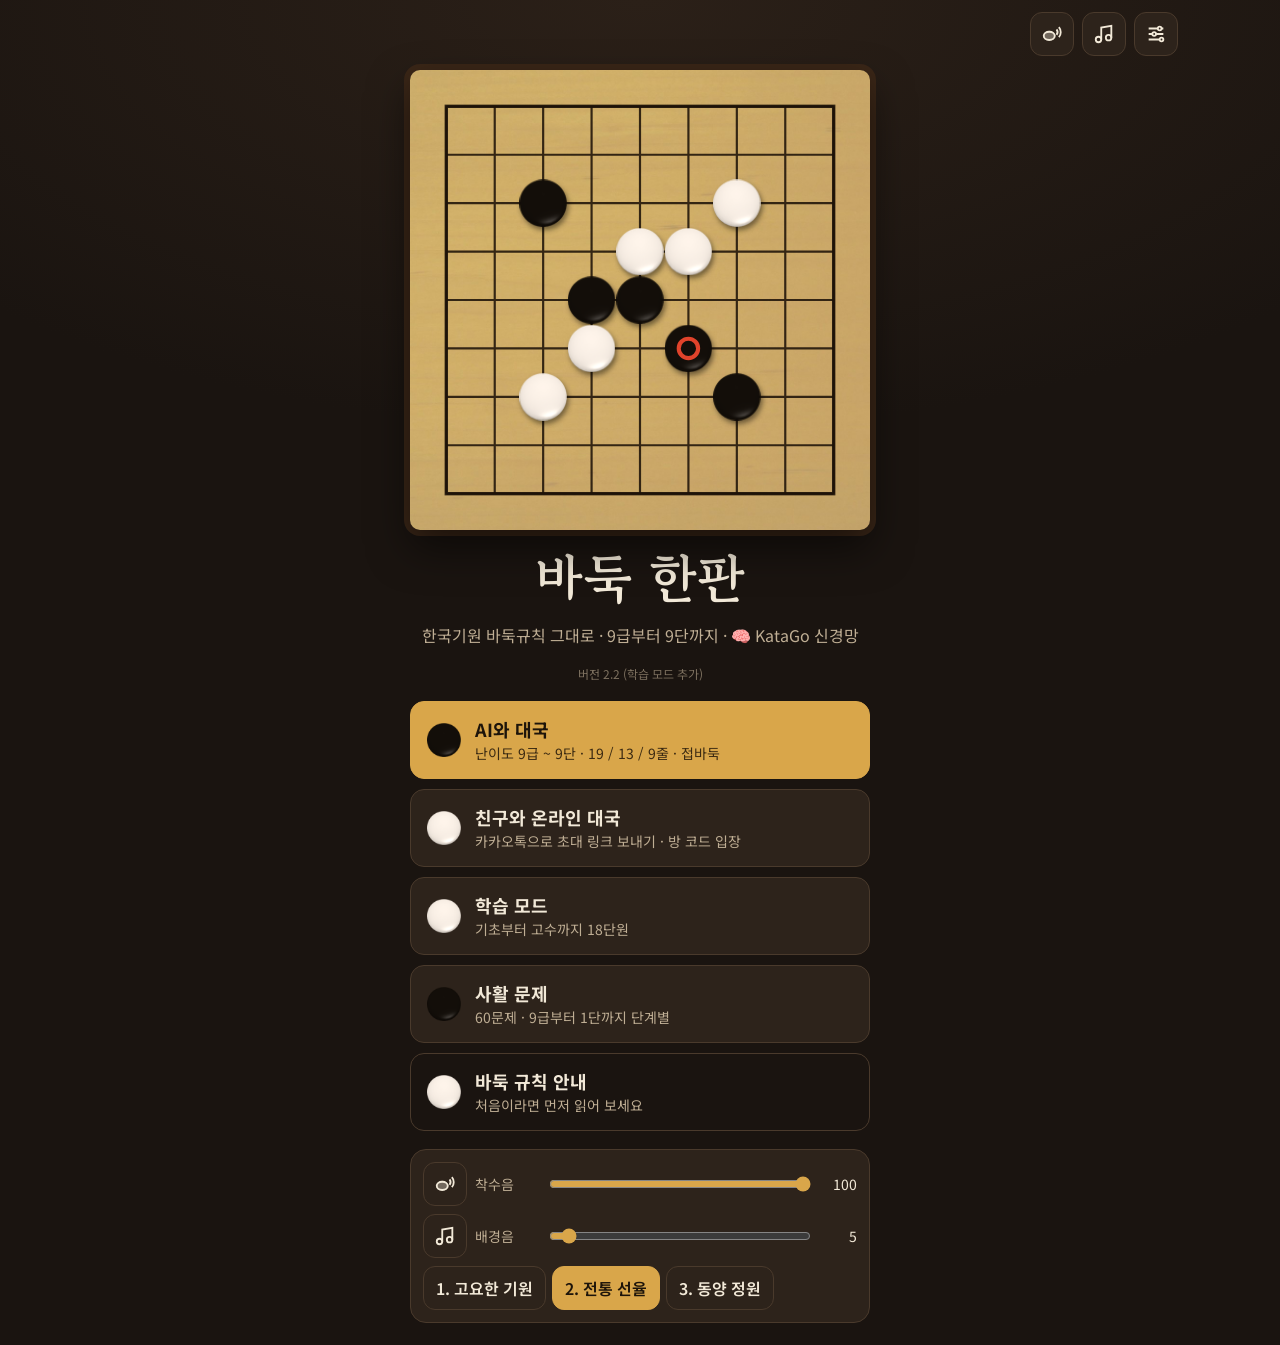
==== commit 5e42dbde: "Add files via upload" ====
--- a/baduk/index.html
+++ b/baduk/index.html
@@ -1916,7 +1916,7 @@
   $('#lnNext').onclick = lnNext;
   $('#lnRetry').onclick = lnStep;
   $('#lnHint').onclick = lnHint;
-  $('#lnCount').textContent = LESSONS.length + '단원 · 기초 → 응용 → 고수 · 직접 두며 배우기';
+  $('#lnCount').textContent = '기초부터 고수까지 ' + LESSONS.length + '단원';
   $('#resume').onclick = resumeAI;
   $$('.goHome').forEach(function (b) { b.onclick = function () { if (G && G.mode === 'online' && G.phase === 'play' && net.started) { ask('대국을 나갈까요?', leaveGame); return; } leaveGame(); }; });
   $$('.goSet').forEach(function (b) { b.onclick = settingsSheet; });
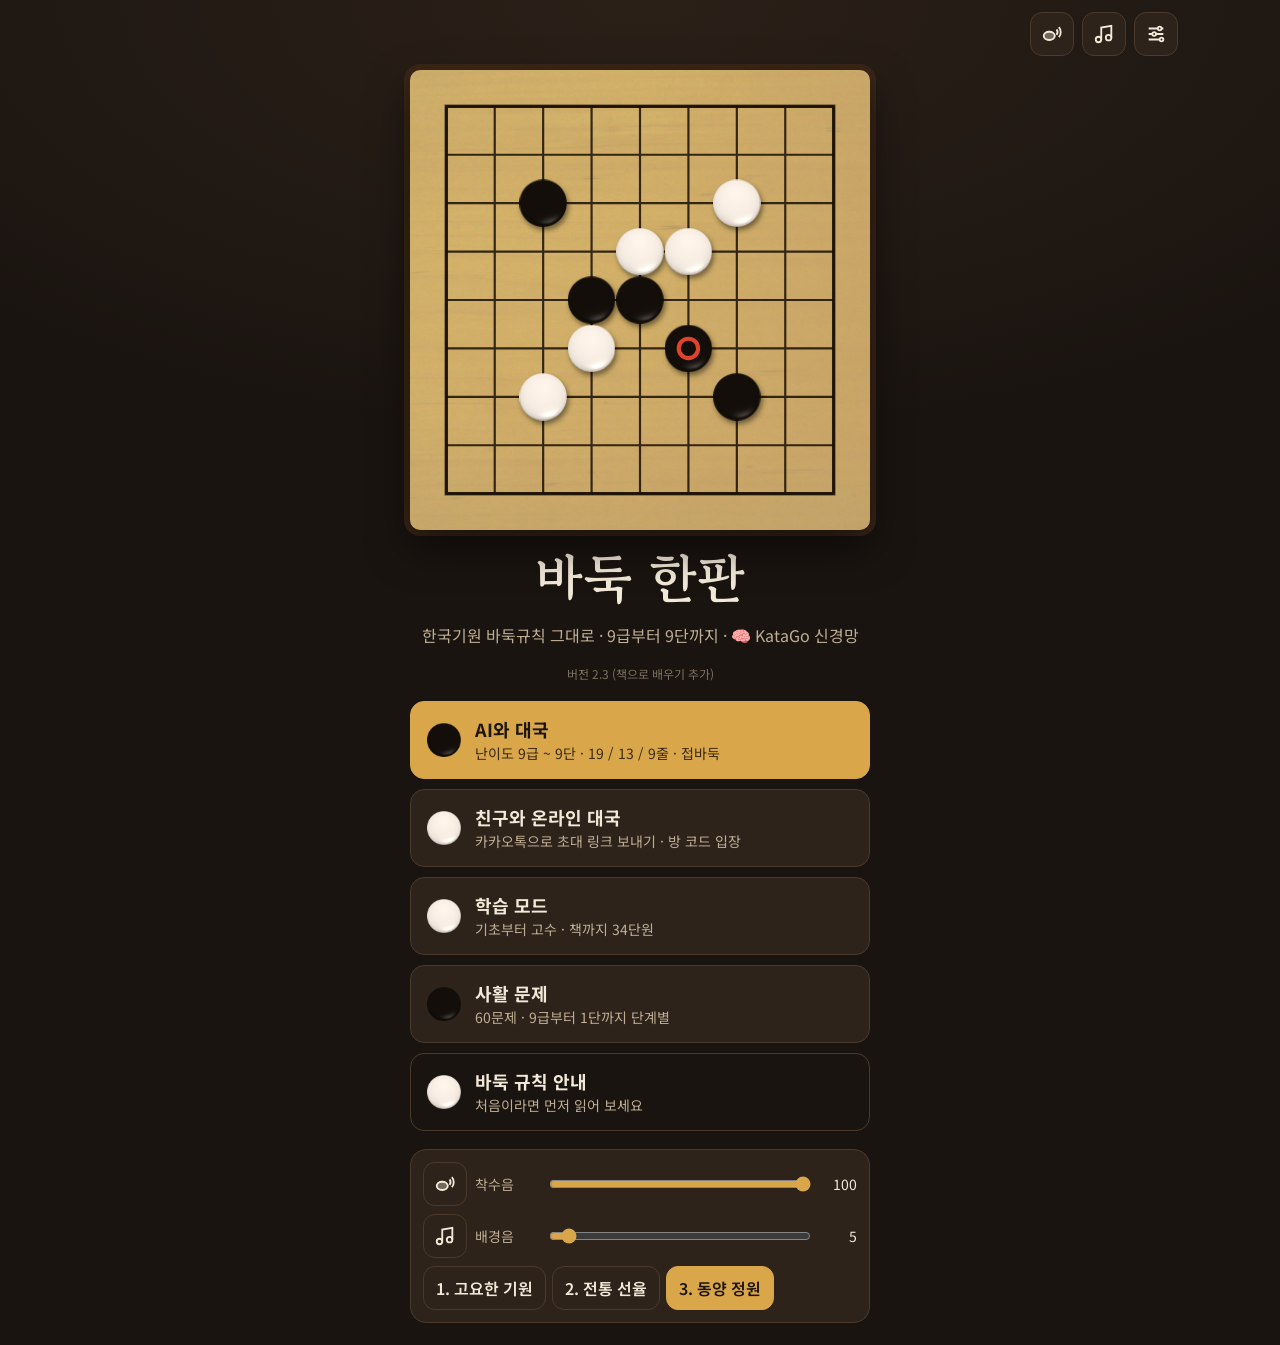
==== commit 876ada93: "baduk: 학습 모드에 '책으로 배우기' 15단원 추가 (바둑에 빠지다·Shape Up!·Relentless) Co-Authored-By: Claude Sonnet 5.5 <no" ====
--- a/baduk/index.html
+++ b/baduk/index.html
@@ -136,7 +136,7 @@
       <div class="boardpic"><canvas id="heroCv"></canvas></div>
       <h1>바둑 한판</h1>
       <p>한국기원 바둑규칙 그대로 · 9급부터 9단까지 · 🧠 KataGo 신경망</p>
-      <p style="font-size:12px;opacity:.6">버전 2.2 (학습 모드 추가)</p>
+      <p style="font-size:12px;opacity:.6">버전 2.3 (책으로 배우기 추가)</p>
       <div class="menu">
         <button class="btn big hidden" id="resume"><span class="dot dot1"></span><span><b>두던 대국 이어 두기</b><small>저장된 AI 대국으로 돌아가요</small></span></button>
         <button class="btn big pri" id="mAI"><span class="dot dot1"></span><span><b>AI와 대국</b><small style="color:#3b2a12">난이도 9급 ~ 9단 · 19 / 13 / 9줄 · 접바둑</small></span></button>
@@ -238,6 +238,7 @@
 var LESSONS = [{"id":"b1","tier":"기초","title":"바둑판과 돌 놓기","body":["바둑은 흑과 백이 번갈아 한 수씩 두는 게임이에요. 흑이 먼저 둬요.","돌은 칸 안이 아니라 <b>줄과 줄이 만나는 점(교차점)<\/b>에 놓아요. 한 번 놓은 돌은 움직이지 않아요.","정식 바둑판은 19줄이고, 처음 배울 때는 9줄이나 13줄로 연습해요. 굵은 점은 <b>화점<\/b>이라고 불러요."],"steps":[{"n":9,"task":{"type":"free"},"prompt":"아무 교차점에나 흑돌을 하나 놓아 보세요.","ok":"잘했어요! 이렇게 교차점에 놓으면 돼요.","B":[],"W":[]}]},{"id":"b2","tier":"기초","title":"활로 — 돌의 숨구멍","body":["돌 바로 옆(위·아래·왼쪽·오른쪽)의 빈 점을 <b>활로<\/b>라고 해요. 대각선은 활로가 아니에요.","가운데 돌은 활로가 4개, 변의 돌은 3개, 귀의 돌은 2개예요.","줄로 이어진 돌은 활로를 함께 써요. 상대 돌의 활로를 하나만 남기는 것을 <b>단수<\/b>라고 해요."],"steps":[{"n":9,"task":{"type":"atari","target":[3,4]},"prompt":"백 돌의 활로는 지금 2개예요. 하나를 막아 단수를 쳐 보세요.","ok":"단수! 이제 백 돌은 활로가 하나뿐이에요.","hint":"백 돌 옆의 빈 점 두 곳 중 하나예요.","B":[[3,3],[4,4]],"W":[[3,4]]}]},{"id":"b3","tier":"기초","title":"따내기","body":["상대 돌의 활로를 <b>모두<\/b> 막으면 그 돌을 바둑판에서 들어내요. 이것을 <b>따낸다<\/b>고 해요. (한국기원 규칙 제3조)","따낸 돌은 나중에 집 계산에서 내 점수가 돼요.","이어진 돌은 한꺼번에 따내요."],"steps":[{"n":9,"task":{"type":"capture","target":[4,3]},"prompt":"가운데 백 돌을 따내 보세요.","ok":"따냈어요! 활로를 모두 막으면 돌이 사라져요.","hint":"백 돌의 마지막 활로는 아래쪽이에요.","B":[[4,2],[3,3],[5,3]],"W":[[4,3]]},{"n":9,"task":{"type":"capture","target":[4,0]},"prompt":"변(가장자리)의 백 돌은 활로가 3개뿐이에요. 따내 보세요.","ok":"좋아요! 변에서는 더 빨리 잡혀요.","hint":"백 돌의 오른쪽을 보세요.","B":[[3,0],[4,1]],"W":[[4,0]]},{"n":9,"task":{"type":"capture","target":[3,2]},"prompt":"이어진 백 돌 두 점을 한꺼번에 따내 보세요.","ok":"두 점을 한 번에 따냈어요!","hint":"두 백 돌이 함께 쓰는 마지막 활로를 찾으세요.","B":[[3,1],[4,1],[2,2],[5,2],[3,3]],"W":[[3,2],[4,2]]}]},{"id":"b4","tier":"기초","title":"단수에서 도망가기","body":["내 돌이 단수가 되면 다음 수에 잡혀요. 이어서 뻗으면 활로가 늘어나 살아날 수 있어요.","도망칠 때는 활로가 3개 이상 되는 쪽으로 가야 안전해요. 활로가 2개뿐이면 다시 단수를 당하기 쉬워요."],"steps":[{"n":9,"task":{"type":"save","target":[3,3]},"prompt":"흑 돌이 단수예요! 도망쳐서 활로를 3개 이상으로 늘리세요.","ok":"살았어요! 활로가 넉넉해졌어요.","hint":"막히지 않은 쪽으로 한 칸 뻗으세요.","B":[[3,3]],"W":[[3,2],[2,3],[4,3]]}]},{"id":"b5","tier":"기초","title":"착수금지점","body":["두는 순간 내 돌의 활로가 하나도 없게 되는 곳에는 둘 수 없어요. 이것을 <b>착수금지<\/b>(자충수 금지)라고 해요. (제4조)","하지만 그 수로 상대 돌을 따낼 수 있다면 둘 수 있어요. 따낸 자리에 활로가 생기기 때문이에요."],"steps":[{"n":9,"task":{"type":"capture","target":[1,0]},"prompt":"귀의 빈 점은 언뜻 착수금지처럼 보여요. 하지만 백 돌을 따낼 수 있다면? 백 두 점을 잡아 보세요.","ok":"맞아요! 상대 돌을 따내는 수는 착수금지가 아니에요.","hint":"백 두 점이 함께 기대는 빈 점이 하나 있어요.","B":[[2,0],[1,1],[0,2]],"W":[[1,0],[0,1]]}]},{"id":"b6","tier":"기초","title":"패 — 바로 되따낼 수 없어요","body":["서로 한 점씩 번갈아 따낼 수 있는 모양을 <b>패<\/b>라고 해요.","상대가 패를 따내면, 나는 <b>바로<\/b> 되따낼 수 없어요. 다른 곳에 한 수(팻감)를 둔 다음에야 따낼 수 있어요. (제6조)","이 규칙이 없으면 같은 수가 끝없이 반복되기 때문이에요. 3패처럼 같은 모양이 계속 반복되면 무승부예요. (제9조)"],"steps":[{"n":9,"task":{"type":"capture","target":[3,4]},"prompt":"패 모양이에요. 흑이 먼저 백 한 점을 따내 보세요.","ok":"따냈어요! 이제 백은 바로 되따낼 수 없고, 다른 곳에 팻감을 써야 해요. 대국에서 바로 되따내려 하면 \"패입니다\" 안내가 나와요.","hint":"백 한 점의 마지막 활로에 두세요.","B":[[3,3],[2,4],[3,5]],"W":[[4,3],[3,4],[5,4],[4,5]]}]},{"id":"b7","tier":"기초","title":"연결과 끊기","body":["돌이 이어져 있으면 활로를 함께 써서 강해져요. 떨어진 돌은 따로따로 공격받아요.","내 돌은 잇고, 상대 돌은 끊는 것이 싸움의 기본이에요."],"steps":[{"n":9,"task":{"type":"connect","a":[3,3],"b":[5,3]},"prompt":"백이 끊으려고 해요. 흑 두 점을 이어 주세요.","ok":"이었어요! 이제 한 덩어리라 튼튼해요.","hint":"두 흑 돌 사이의 빈 점이에요.","B":[[3,3],[5,3]],"W":[[4,2],[4,4]]},{"n":9,"task":{"type":"any","answers":[[4,3]]},"prompt":"이번에는 반대예요. 백 두 점을 끊어 보세요.","ok":"끊었어요! 백 돌이 둘로 나뉘었어요.","hint":"백이 이으려는 바로 그 자리예요.","B":[[4,2],[4,4]],"W":[[3,3],[5,3]]}]},{"id":"b8","tier":"기초","title":"축과 장문 — 도망 못 가게 잡기","body":["<b>축<\/b>: 계속 단수를 치며 지그재그로 몰아 판 끝까지 쫓아가 잡는 기술이에요. 도망가는 길에 상대 돌이 있으면 축이 풀려요.","<b>장문<\/b>: 바로 단수를 치지 않고, 한 칸 떨어져 그물을 씌워 도망가지 못하게 하는 기술이에요.","축이 되는지는 대국 중에도 자주 읽어야 하는 중요한 수읽기예요."],"steps":[{"n":9,"task":{"type":"ladder","target":[2,2]},"prompt":"백 돌을 축으로 잡을 수 있는 단수를 쳐 보세요. 백이 어느 쪽으로 도망가야 하는지 생각해 보세요.","ok":"축 성공! 백이 도망가도 판 끝까지 몰려 결국 잡혀요.","hint":"백 돌의 활로 두 곳 중 하나로 단수를 쳐 보세요. 백이 도망쳐도 활로가 2개를 넘지 못하면 축이에요.","B":[[2,1],[1,2],[3,3]],"W":[[2,2]]}]},{"id":"b9","tier":"기초","title":"눈과 삶","body":["돌 무리 안에 상대가 둘 수 없는 빈 점을 <b>눈<\/b>이라고 해요.","<b>떨어진 눈이 두 개<\/b> 있으면 상대가 어느 쪽에도 둘 수 없어서 절대 잡히지 않아요. 이것이 \"산 돌\"이에요.","눈이 하나뿐이면 결국 따내져요. 그래서 사활의 핵심은 \"두 눈을 만드느냐, 못 만들게 하느냐\"예요."],"steps":[{"n":9,"task":{"type":"any","answers":[[2,8],[3,8]]},"prompt":"흑 무리는 눈이 하나뿐이에요. 한 수로 눈을 두 개로 만들어 살아 보세요.","ok":"삶! 떨어진 눈이 두 개가 되어 백은 절대 잡을 수 없어요.","hint":"두 칸짜리 빈 곳을 둘로 나누면 돼요.","B":[[0,7],[1,7],[2,7],[3,7],[4,7],[1,8],[4,8]],"W":[[0,6],[1,6],[2,6],[3,6],[4,6],[5,6],[5,7],[5,8]]}]},{"id":"b10","tier":"기초","title":"사활의 급소","body":["눈 모양에는 <b>급소<\/b>가 있어요. 일직선 세 칸(일자 삼궁)이나 굽은 세 칸(곡사궁)은 한가운데가 급소예요.","살 때는 급소에 먼저 두어 두 눈을 만들고, 잡을 때는 급소에 먼저 들어가(치중) 두 눈을 못 만들게 해요.","\"상대가 두고 싶은 곳이 나의 급소\"라는 격언을 기억하세요."],"steps":[{"n":9,"task":{"type":"any","answers":[[3,0]]},"prompt":"백은 일직선 세 칸의 집을 가졌어요. 급소에 두어 백을 잡으세요.","ok":"정답! 한가운데를 차지하면 백은 두 눈을 만들 수 없어요.","hint":"세 칸의 한가운데예요.","B":[[0,0],[6,0],[0,1],[6,1],[0,2],[1,2],[2,2],[3,2],[4,2],[5,2],[6,2]],"W":[[1,0],[5,0],[1,1],[2,1],[3,1],[4,1],[5,1]]}]},{"id":"b11","tier":"기초","title":"빅 — 서로 못 잡는 상태","body":["흑과 백이 활로를 함께 나누고 있어서, 먼저 들어가는 쪽이 오히려 잡히는 상태를 <b>빅<\/b>이라고 해요.","빅이 된 돌은 둘 다 산 것으로 봐요. 다만 한국기원 규칙에서는 빅 안의 빈 점은 집으로 세지 않아요. (제11조)","아래 그림에서 왼쪽 변의 흑 한 점과 백 다섯 점은 빈 점 두 곳(공배)을 함께 써요. 흑이든 백이든 먼저 그 빈 점에 두면 스스로 단수가 되어 잡혀요. 그래서 둘 다 손을 대지 못하는 빅이에요."],"steps":[{"n":9,"task":{"type":"demo"},"prompt":"빅은 그대로 두는 것이 정답이에요. 확인했으면 [다음]을 누르세요.","ok":"","B":[[2,0],[0,1],[2,1],[2,2],[2,3],[0,4],[1,4]],"W":[[1,0],[1,1],[1,2],[0,3],[1,3]]}]},{"id":"b12","tier":"기초","title":"집 세기와 계가","body":["두 사람이 연이어 <b>넘기기<\/b>를 하면 대국이 끝나요. (제7조)","죽은 돌(사석)을 들어내고, <b>내 돌로 둘러싼 빈 점(집) + 잡은 돌<\/b>을 더해 많은 쪽이 이겨요. (제8조)","흑은 먼저 두는 대신 <b>덤 6집반<\/b>을 백에게 줘요. 반집이 있어서 비기는 일이 없어요."],"steps":[{"n":9,"task":{"type":"quiz","q":"왼쪽 위 흑 집(흑 돌로 둘러싼 빈 점)은 몇 집일까요?","options":["6집","8집","10집"],"answer":1},"prompt":"흑 돌로 둘러싸인 빈 점을 세어 보세요.","ok":"정답! 왼쪽 위 빈 점 8개가 흑 집이에요.","B":[[2,0],[2,1],[2,2],[2,3],[0,4],[1,4],[2,4]],"W":[[3,0],[3,1],[3,2],[3,3],[3,4],[0,5],[1,5],[2,5],[3,5]]}]},{"id":"m1","tier":"응용","title":"포석의 순서 — 귀, 변, 중앙","body":["대국 초반을 <b>포석<\/b>이라고 해요. 집은 귀에서 가장 적은 돌로 만들 수 있어요. 그래서 \"귀 → 변 → 중앙\" 순서로 둬요.","귀에서는 보통 3선과 4선이 만나는 곳에 둬요. <b>화점(4·4)<\/b>, <b>소목(3·4)<\/b>, <b>삼삼(3·3)<\/b>이 대표적이에요.","1선·2선은 집이 작고, 너무 높은 곳은 집이 되기 어려워요."],"steps":[{"n":19,"crop":null,"task":{"type":"any","answers":"corners"},"prompt":"빈 판의 첫 수예요. 귀의 좋은 자리(화점·소목·삼삼) 가운데 하나에 두어 보세요.","ok":"좋은 출발이에요! 프로 대국의 첫 수도 대부분 이런 귀 자리예요.","hint":"판 끝에서 세 번째·네 번째 줄이 만나는 귀 근처예요.","B":[],"W":[]}]},{"id":"m2","tier":"응용","title":"굳힘과 걸침","body":["귀에 돌을 하나 둔 뒤, 한 수 더 두어 귀를 튼튼히 하는 것을 <b>굳힘<\/b>이라고 해요.","반대로 상대 귀 돌에 다가가 혼자 집을 갖지 못하게 하는 것을 <b>걸침<\/b>이라고 해요.","굳힘은 보통 날일자(한 칸 옆·두 칸 위)나 한 칸 뛰기로 둬요."],"steps":[{"n":19,"task":{"type":"any","answers":[[13,2],[16,5],[13,3],[15,5]]},"prompt":"오른쪽 위 흑 화점(Q16)에서 귀를 굳혀 보세요. 날일자나 한 칸 뛰기로 둬요.","ok":"튼튼한 굳힘이에요! 이제 귀의 집이 확실해졌어요.","hint":"화점에서 날일자(한 칸 옆, 두 칸 아래) 또는 한 칸 뛰기 자리예요.","B":[[15,3],[15,15]],"W":[[3,3],[3,15]]}]},{"id":"m3","tier":"응용","title":"실전 급소 찾기","body":["실제 대국 장면에서 가장 좋은 한 수를 찾아보세요. 정답은 KataGo 신경망이 여러 후보를 끝까지 비교해 고른 수예요.","판단 순서는 <b>① 내 돌이 위험한가 ② 상대 돌을 잡을 수 있는가 ③ 가장 큰 곳은 어디인가<\/b>예요. 급한 곳이 큰 곳보다 먼저예요.","모든 문제는 흑 차례예요."],"steps":[{"n":19,"B":[[3,3],[15,3],[17,12],[14,13],[15,13],[17,13],[16,14],[11,15],[16,15],[16,16],[15,17],[17,17],[16,18]],"W":[[16,11],[16,12],[2,13],[16,13],[15,14],[17,14],[3,15],[15,15],[17,15],[9,16],[15,16],[17,16]],"task":{"type":"any","answers":[[16,17]]},"prompt":"흑 차례예요. 이 장면의 급소는 어디일까요?","ok":"정답! 단수된 내 돌을 살리는 급한 수예요. 큰 곳보다 급한 곳이 먼저예요. KataGo는 이 수를 두면 흑 승률이 약 58%이고, 다른 후보보다 55%p 이상 좋다고 봤어요.","ng":"이 장면에서는 더 좋은 수가 있어요. 내 약한 돌, 상대의 약점, 큰 곳 순서로 살펴보세요.","hint":"급한 곳(단수·따내기)이 있는지 먼저 살펴보세요."},{"n":19,"B":[[1,2],[3,2],[1,3],[3,3],[15,3],[1,4],[3,4],[2,5],[16,5],[1,6],[2,13],[16,13]],"W":[[2,0],[1,1],[2,1],[3,1],[2,2],[2,3],[2,4],[1,5],[3,5],[3,15],[15,15],[5,16],[13,16]],"task":{"type":"any","answers":[[2,6]]},"prompt":"흑 차례예요. 이 장면의 급소는 어디일까요?","ok":"정답! 단수된 내 돌을 살리는 급한 수예요. 큰 곳보다 급한 곳이 먼저예요. KataGo는 이 수를 두면 흑 승률이 약 51%이고, 다른 후보보다 31%p 이상 좋다고 봤어요.","ng":"이 장면에서는 더 좋은 수가 있어요. 내 약한 돌, 상대의 약점, 큰 곳 순서로 살펴보세요.","hint":"급한 곳(단수·따내기)이 있는지 먼저 살펴보세요."},{"n":19,"B":[[4,1],[6,1],[5,2],[6,2],[2,3],[3,3],[4,3],[15,3],[1,4],[5,4],[14,11],[17,12],[14,13],[15,13],[17,13],[16,14],[6,15],[11,15],[12,15],[13,15],[16,15],[5,16],[7,16],[10,16],[11,16],[16,16],[18,16],[7,17],[10,17],[15,17],[16,17],[17,17],[16,18]],"W":[[1,1],[3,1],[5,1],[0,2],[2,2],[3,2],[4,2],[1,3],[5,3],[16,11],[17,11],[16,12],[2,13],[16,13],[18,13],[6,14],[15,14],[17,14],[3,15],[5,15],[15,15],[17,15],[6,16],[9,16],[12,16],[13,16],[14,16],[15,16],[17,16],[6,17],[11,17],[12,17],[14,17]],"task":{"type":"any","answers":[[7,15]]},"prompt":"흑 차례예요. 이 장면의 급소는 어디일까요?","ok":"정답! 단수된 내 돌을 살리는 급한 수예요. 큰 곳보다 급한 곳이 먼저예요. KataGo는 이 수를 두면 흑 승률이 약 55%이고, 다른 후보보다 12%p 이상 좋다고 봤어요.","ng":"이 장면에서는 더 좋은 수가 있어요. 내 약한 돌, 상대의 약점, 큰 곳 순서로 살펴보세요.","hint":"급한 곳(단수·따내기)이 있는지 먼저 살펴보세요."},{"n":19,"B":[[3,3],[15,3],[14,11],[17,12],[14,13],[15,13],[17,13],[16,14],[11,15],[12,15],[13,15],[16,15],[10,16],[11,16],[16,16],[10,17],[15,17],[16,17],[17,17],[16,18]],"W":[[16,11],[17,11],[16,12],[2,13],[16,13],[15,14],[17,14],[3,15],[15,15],[17,15],[9,16],[12,16],[13,16],[14,16],[15,16],[17,16],[11,17],[12,17],[14,17]],"task":{"type":"any","answers":[[13,18]]},"prompt":"흑 차례예요. 이 장면의 급소는 어디일까요?","ok":"정답! KataGo는 이 수를 두면 흑 승률이 약 57%이고, 다른 후보보다 8%p 이상 좋다고 봤어요.","ng":"이 장면에서는 더 좋은 수가 있어요. 내 약한 돌, 상대의 약점, 큰 곳 순서로 살펴보세요.","hint":"가장 크게 집이 늘거나 줄어드는 곳을 찾아보세요."}]},{"id":"m4","tier":"응용","title":"끝내기","body":["대국 막바지에 경계선을 정리하는 단계를 <b>끝내기<\/b>라고 해요. 한두 집 차이로 승부가 갈리기도 해요.","상대가 받지 않으면 손해가 커지는 <b>선수 끝내기<\/b>를 먼저, 큰 곳부터 차례로 두는 것이 기본이에요.","모든 문제는 흑 차례예요."],"steps":[{"n":19,"B":[[14,0],[4,1],[6,1],[13,1],[15,1],[16,1],[17,1],[5,2],[6,2],[8,2],[9,2],[13,2],[14,2],[2,3],[3,3],[4,3],[9,3],[11,3],[12,3],[15,3],[1,4],[2,4],[5,4],[11,4],[13,4],[16,4],[4,5],[5,5],[6,5],[13,5],[1,6],[2,6],[5,6],[9,6],[13,6],[1,7],[5,7],[6,7],[8,7],[13,7],[2,8],[4,8],[7,8],[13,8],[2,9],[4,9],[5,9],[2,10],[3,10],[5,10],[6,10],[7,10],[2,11],[14,11],[2,12],[4,12],[17,12],[3,13],[14,13],[15,13],[17,13],[14,14],[16,14],[6,15],[7,15],[11,15],[12,15],[13,15],[16,15],[4,16],[5,16],[7,16],[10,16],[11,16],[16,16],[3,17],[4,17],[7,17],[10,17],[15,17],[16,17],[17,17],[6,18],[11,18],[12,18],[13,18],[16,18]],"W":[[1,1],[3,1],[5,1],[12,1],[18,1],[0,2],[2,2],[3,2],[4,2],[10,2],[12,2],[15,2],[16,2],[17,2],[1,3],[5,3],[6,3],[8,3],[13,3],[14,3],[3,4],[4,4],[6,4],[8,4],[12,4],[14,4],[3,5],[7,5],[14,5],[16,5],[17,5],[3,6],[6,6],[7,6],[14,6],[2,7],[3,7],[7,7],[14,7],[1,8],[3,8],[6,8],[1,9],[3,9],[6,9],[1,10],[4,10],[1,11],[4,11],[5,11],[6,11],[16,11],[17,11],[1,12],[3,12],[9,12],[16,12],[2,13],[16,13],[18,13],[2,14],[6,14],[7,14],[15,14],[17,14],[3,15],[4,15],[5,15],[15,15],[17,15],[18,15],[3,16],[6,16],[9,16],[12,16],[13,16],[14,16],[15,16],[17,16],[2,17],[5,17],[6,17],[11,17],[12,17],[14,17],[18,17],[14,18],[18,18]],"task":{"type":"any","answers":[[14,15]]},"prompt":"끝내기 장면이에요. 가장 큰 곳에 두어 보세요.","ok":"정답! KataGo는 이 수를 두면 흑 승률이 약 52%이고, 다른 후보보다 37%p 이상 좋다고 봤어요.","ng":"이 장면에서는 더 좋은 수가 있어요. 내 약한 돌, 상대의 약점, 큰 곳 순서로 살펴보세요.","hint":"가장 크게 집이 늘거나 줄어드는 곳을 찾아보세요."},{"n":19,"B":[[14,0],[4,1],[6,1],[13,1],[15,1],[16,1],[17,1],[5,2],[6,2],[8,2],[9,2],[13,2],[14,2],[2,3],[3,3],[4,3],[9,3],[11,3],[12,3],[15,3],[1,4],[2,4],[5,4],[10,4],[11,4],[13,4],[16,4],[1,5],[4,5],[5,5],[6,5],[8,5],[9,5],[13,5],[1,6],[2,6],[5,6],[9,6],[13,6],[1,7],[5,7],[6,7],[8,7],[13,7],[2,8],[4,8],[7,8],[13,8],[2,9],[4,9],[5,9],[2,10],[3,10],[5,10],[6,10],[7,10],[2,11],[14,11],[2,12],[4,12],[3,13],[14,13],[15,13],[14,14],[16,14],[6,15],[7,15],[11,15],[12,15],[13,15],[14,15],[16,15],[4,16],[5,16],[7,16],[10,16],[11,16],[16,16],[3,17],[4,17],[7,17],[10,17],[13,17],[15,17],[16,17],[17,17],[6,18],[10,18],[11,18],[12,18],[13,18],[16,18]],"W":[[1,1],[3,1],[5,1],[12,1],[18,1],[0,2],[2,2],[3,2],[4,2],[7,2],[10,2],[12,2],[15,2],[16,2],[17,2],[1,3],[5,3],[6,3],[8,3],[13,3],[14,3],[3,4],[4,4],[6,4],[7,4],[8,4],[9,4],[12,4],[14,4],[2,5],[3,5],[7,5],[14,5],[16,5],[17,5],[0,6],[3,6],[6,6],[7,6],[14,6],[0,7],[2,7],[3,7],[7,7],[14,7],[1,8],[3,8],[6,8],[1,9],[3,9],[6,9],[1,10],[4,10],[1,11],[4,11],[5,11],[6,11],[16,11],[17,11],[1,12],[3,12],[9,12],[16,12],[18,12],[2,13],[16,13],[18,13],[2,14],[6,14],[7,14],[15,14],[17,14],[3,15],[4,15],[5,15],[15,15],[17,15],[18,15],[3,16],[6,16],[9,16],[12,16],[13,16],[14,16],[15,16],[17,16],[18,16],[2,17],[5,17],[6,17],[11,17],[12,17],[14,17],[18,17],[14,18],[18,18]],"task":{"type":"any","answers":[[8,6]]},"prompt":"끝내기 장면이에요. 가장 큰 곳에 두어 보세요.","ok":"정답! 상대를 단수로 몰아붙이며 주도권을 잡는 수예요. KataGo는 이 수를 두면 흑 승률이 약 100%이고, 다른 후보보다 15%p 이상 좋다고 봤어요.","ng":"이 장면에서는 더 좋은 수가 있어요. 내 약한 돌, 상대의 약점, 큰 곳 순서로 살펴보세요.","hint":"급한 곳(단수·따내기)이 있는지 먼저 살펴보세요."},{"n":19,"B":[[14,0],[4,1],[6,1],[13,1],[15,1],[16,1],[17,1],[5,2],[6,2],[8,2],[9,2],[13,2],[14,2],[2,3],[3,3],[4,3],[9,3],[11,3],[12,3],[15,3],[1,4],[2,4],[5,4],[11,4],[13,4],[16,4],[4,5],[5,5],[6,5],[13,5],[2,6],[9,6],[13,6],[5,7],[6,7],[13,7],[4,8],[7,8],[13,8],[2,9],[4,9],[2,11],[14,11],[2,12],[17,12],[3,13],[14,13],[15,13],[17,13],[16,14],[6,15],[7,15],[11,15],[12,15],[13,15],[16,15],[4,16],[5,16],[7,16],[10,16],[11,16],[16,16],[18,16],[3,17],[4,17],[7,17],[10,17],[15,17],[16,17],[17,17],[6,18],[16,18]],"W":[[1,1],[3,1],[5,1],[12,1],[18,1],[0,2],[2,2],[3,2],[4,2],[10,2],[12,2],[15,2],[16,2],[17,2],[1,3],[5,3],[6,3],[8,3],[13,3],[14,3],[3,4],[4,4],[6,4],[8,4],[12,4],[14,4],[3,5],[7,5],[14,5],[16,5],[17,5],[3,6],[7,6],[14,6],[3,7],[7,7],[14,7],[3,8],[6,8],[6,9],[1,11],[16,11],[17,11],[1,12],[16,12],[2,13],[16,13],[18,13],[2,14],[6,14],[7,14],[15,14],[17,14],[3,15],[4,15],[5,15],[15,15],[17,15],[3,16],[6,16],[9,16],[12,16],[13,16],[14,16],[15,16],[17,16],[2,17],[5,17],[6,17],[11,17],[12,17],[14,17]],"task":{"type":"any","answers":[[1,7]]},"prompt":"끝내기 장면이에요. 가장 큰 곳에 두어 보세요.","ok":"정답! KataGo는 이 수를 두면 흑 승률이 약 44%이고, 다른 후보보다 5%p 이상 좋다고 봤어요.","ng":"이 장면에서는 더 좋은 수가 있어요. 내 약한 돌, 상대의 약점, 큰 곳 순서로 살펴보세요.","hint":"가장 크게 집이 늘거나 줄어드는 곳을 찾아보세요."}]},{"id":"a1","tier":"고수","title":"실전 판단 — 고수의 한 수","body":["처음 보기엔 후보가 여러 개라 헷갈리는 장면이에요. 고수는 이런 곳에서 수읽기로 차이를 만들어요.","각 후보를 두었을 때 상대의 가장 좋은 응수까지 떠올려 보세요. 정답은 KataGo가 결과를 끝까지 비교해 가장 좋다고 본 수예요.","모든 문제는 흑 차례예요."],"steps":[{"n":19,"B":[[14,0],[4,1],[6,1],[13,1],[15,1],[16,1],[17,1],[5,2],[6,2],[13,2],[14,2],[2,3],[3,3],[4,3],[11,3],[12,3],[15,3],[1,4],[5,4],[13,4],[16,4],[13,5],[9,6],[13,6],[13,7],[13,8],[14,11],[17,12],[14,13],[15,13],[17,13],[16,14],[6,15],[7,15],[11,15],[12,15],[13,15],[16,15],[4,16],[5,16],[7,16],[10,16],[11,16],[16,16],[18,16],[3,17],[4,17],[7,17],[10,17],[15,17],[16,17],[17,17],[6,18],[16,18]],"W":[[1,1],[3,1],[5,1],[12,1],[18,1],[0,2],[2,2],[3,2],[4,2],[10,2],[12,2],[15,2],[16,2],[17,2],[1,3],[5,3],[13,3],[14,3],[12,4],[14,4],[14,5],[16,5],[17,5],[14,6],[14,7],[16,11],[17,11],[16,12],[2,13],[16,13],[18,13],[6,14],[7,14],[15,14],[17,14],[3,15],[4,15],[5,15],[15,15],[17,15],[3,16],[6,16],[9,16],[12,16],[13,16],[14,16],[15,16],[17,16],[2,17],[5,17],[6,17],[11,17],[12,17],[14,17]],"task":{"type":"any","answers":[[11,4]]},"prompt":"흑 차례예요. 여러 후보 중 가장 좋은 수를 찾아보세요.","ok":"정답! 상대를 단수로 몰아붙이며 주도권을 잡는 수예요. KataGo는 이 수를 두면 흑 승률이 약 54%이고, 다른 후보보다 7%p 이상 좋다고 봤어요.","ng":"이 장면에서는 더 좋은 수가 있어요. 내 약한 돌, 상대의 약점, 큰 곳 순서로 살펴보세요.","hint":"급한 곳(단수·따내기)이 있는지 먼저 살펴보세요."},{"n":19,"B":[[14,0],[4,1],[6,1],[13,1],[15,1],[16,1],[17,1],[5,2],[6,2],[8,2],[13,2],[14,2],[2,3],[3,3],[4,3],[11,3],[12,3],[15,3],[1,4],[5,4],[11,4],[13,4],[16,4],[5,5],[13,5],[9,6],[13,6],[6,7],[13,7],[13,8],[2,9],[2,11],[14,11],[2,12],[17,12],[3,13],[14,13],[15,13],[17,13],[16,14],[6,15],[7,15],[11,15],[12,15],[13,15],[16,15],[4,16],[5,16],[7,16],[10,16],[11,16],[16,16],[18,16],[3,17],[4,17],[7,17],[10,17],[15,17],[16,17],[17,17],[6,18],[16,18]],"W":[[1,1],[3,1],[5,1],[12,1],[18,1],[0,2],[2,2],[3,2],[4,2],[10,2],[12,2],[15,2],[16,2],[17,2],[1,3],[5,3],[6,3],[8,3],[13,3],[14,3],[6,4],[12,4],[14,4],[14,5],[16,5],[17,5],[7,6],[14,6],[14,7],[6,9],[1,11],[16,11],[17,11],[1,12],[16,12],[2,13],[16,13],[18,13],[2,14],[6,14],[7,14],[15,14],[17,14],[3,15],[4,15],[5,15],[15,15],[17,15],[3,16],[6,16],[9,16],[12,16],[13,16],[14,16],[15,16],[17,16],[2,17],[5,17],[6,17],[11,17],[12,17],[14,17]],"task":{"type":"any","answers":[[9,3],[6,5]]},"prompt":"흑 차례예요. 여러 후보 중 가장 좋은 수를 찾아보세요.","ok":"정답! KataGo는 이 수를 두면 흑 승률이 약 41%이고, 다른 후보보다 7%p 이상 좋다고 봤어요.","ng":"이 장면에서는 더 좋은 수가 있어요. 내 약한 돌, 상대의 약점, 큰 곳 순서로 살펴보세요.","hint":"가장 크게 집이 늘거나 줄어드는 곳을 찾아보세요."},{"n":19,"B":[[1,2],[3,2],[15,2],[1,3],[3,3],[11,3],[12,3],[15,3],[1,4],[3,4],[13,4],[14,4],[16,4],[2,5],[5,5],[11,5],[12,5],[13,5],[15,5],[16,5],[1,6],[2,6],[13,6],[14,7],[16,7],[17,7],[14,8],[16,8],[9,9],[16,9],[14,10],[15,10],[10,11],[11,11],[12,11],[13,11],[15,11],[6,12],[16,12],[1,13],[2,13],[4,13],[16,13],[17,13],[17,14],[16,15],[17,15],[12,16],[14,16],[15,16],[17,16],[13,17],[14,17]],"W":[[2,0],[1,1],[2,1],[3,1],[2,2],[5,2],[12,2],[2,3],[7,3],[13,3],[14,3],[2,4],[10,4],[11,4],[12,4],[1,5],[3,5],[10,5],[10,6],[12,6],[14,6],[15,6],[13,7],[13,8],[17,8],[13,9],[17,9],[11,10],[13,10],[16,10],[17,10],[7,11],[14,11],[16,11],[18,11],[14,12],[15,12],[17,12],[10,13],[12,13],[15,13],[2,14],[6,14],[15,14],[16,14],[3,15],[13,15],[14,15],[15,15],[5,16],[11,16],[13,16],[16,16],[12,17]],"task":{"type":"any","answers":[[11,6]]},"prompt":"흑 차례예요. 여러 후보 중 가장 좋은 수를 찾아보세요.","ok":"정답! 상대를 단수로 몰아붙이며 주도권을 잡는 수예요. KataGo는 이 수를 두면 흑 승률이 약 61%이고, 다른 후보보다 6%p 이상 좋다고 봤어요.","ng":"이 장면에서는 더 좋은 수가 있어요. 내 약한 돌, 상대의 약점, 큰 곳 순서로 살펴보세요.","hint":"급한 곳(단수·따내기)이 있는지 먼저 살펴보세요."}]},{"id":"a2","tier":"고수","title":"고수가 되는 공부법","body":["<b>사활 문제를 매일 풀어요.<\/b> 수읽기 힘은 사활에서 길러져요. 이 게임의 [사활 문제]에서 9급부터 단계별로 풀 수 있어요.","<b>한 판을 두면 반드시 돌아봐요(복기).<\/b> [형세판단]으로 어디서 형세가 바뀌었는지 확인하고, 같은 장면에서 더 좋은 수를 생각해 보세요.","<b>자기보다 조금 센 상대와 둬요.<\/b> AI 대국에서 이기기 시작하면 한 단계씩 올리세요. 9급에서 9단까지 18단계가 있어요.","<b>격언을 기억해요.<\/b> \"상대의 급소가 나의 급소\", \"모양을 보면 손이 간다\", \"두 집 나면 산다\", \"대마불사는 없다\"."],"steps":[{"n":9,"B":[],"W":[],"task":{"type":"demo"},"prompt":"이제 AI 대국과 사활 문제로 실력을 키워 보세요! [다음]을 누르면 단원이 끝나요.","ok":"모든 공부의 시작은 꾸준함이에요. 화이팅!"}]}];
 var KG10_B64 = "";
 </script>
+<script src="books-lessons.js?v=1"></script>
 <script>// ===== 바둑 엔진 (한국기원 바둑규칙 기반) =====
 // 0 빈점, 1 흑, 2 백, 3 판 밖
 var EMPTY = 0, BLACK = 1, WHITE = 2, EDGE = 3;
@@ -1763,11 +1764,12 @@
 /* ---------- 학습 모드 ---------- */
 var LN = { done: store.get('lnDone', {}), lesson: null, step: 0, view: null, b: null, solved: false };
 var TIERS = [['기초', '처음 배우는 분 · 규칙과 기본 기술'], ['응용', '규칙을 아는 분 · 포석과 실전 감각'], ['고수', '실력을 키우려는 분 · 실전 판단']];
+if (typeof BOOK_LESSONS !== 'undefined' && BOOK_LESSONS.length) { LESSONS = LESSONS.concat(BOOK_LESSONS); TIERS = TIERS.concat(BOOK_TIERS); }
 function openLearnList() {
   show('learn');
   $('#lnList').classList.remove('hidden'); $('#lnPlay').classList.add('hidden');
   var total = LESSONS.length, done = LESSONS.filter(function (l) { return LN.done[l.id]; }).length;
-  var h = '<p style="color:var(--mute);margin:4px 0 12px">한국기원 바둑규칙을 바탕으로 기초부터 고수까지 차례로 배워요. 단원마다 직접 두어 보는 문제가 있어요. <b style="color:var(--ink)">' + done + ' / ' + total + '단원 완료</b></p>';
+  var h = '<p style="color:var(--mute);margin:4px 0 12px">한국기원 바둑규칙을 바탕으로 기초부터 고수까지 차례로 배워요. 단원마다 직접 두어 보는 문제가 있어요. 아래쪽 <b style="color:var(--ink)">책으로 배우기</b> 단원에서는 바둑책 내용과 퀴즈도 풀 수 있어요. <b style="color:var(--ink)">' + done + ' / ' + total + '단원 완료</b></p>';
   TIERS.forEach(function (t) {
     var ls = LESSONS.filter(function (l) { return l.tier === t[0]; }); if (!ls.length) return;
     h += '<h3 style="margin:18px 0 4px;font-size:20px">' + t[0] + '</h3><p style="margin:0 0 8px;color:var(--mute);font-size:14px">' + t[1] + '</p><div class="menu" style="max-width:none">';
@@ -1816,7 +1818,7 @@
 document.addEventListener('click', function (e) {
   var o = e.target.closest('[data-qo]'); if (!o || !LN.lesson) return;
   var st = LN.lesson.steps[LN.step]; if (LN.solved) return;
-  if (+o.dataset.qo === st.task.answer) lnSolved(); else { lnWrong('아쉬워요. 다시 세어 보세요.'); }
+  if (+o.dataset.qo === st.task.answer) lnSolved(); else { lnWrong(st.ng || '아쉬워요. 다시 세어 보세요.'); }
 });
 function lnCheck(st, p) {
   var t = st.task, nb = LN.b, P = function (a) { return nb.pt(a[0], a[1]); };
@@ -1916,7 +1918,7 @@
   $('#lnNext').onclick = lnNext;
   $('#lnRetry').onclick = lnStep;
   $('#lnHint').onclick = lnHint;
-  $('#lnCount').textContent = '기초부터 고수까지 ' + LESSONS.length + '단원';
+  $('#lnCount').textContent = '기초부터 고수 · 책까지 ' + LESSONS.length + '단원';
   $('#resume').onclick = resumeAI;
   $$('.goHome').forEach(function (b) { b.onclick = function () { if (G && G.mode === 'online' && G.phase === 'play' && net.started) { ask('대국을 나갈까요?', leaveGame); return; } leaveGame(); }; });
   $$('.goSet').forEach(function (b) { b.onclick = settingsSheet; });
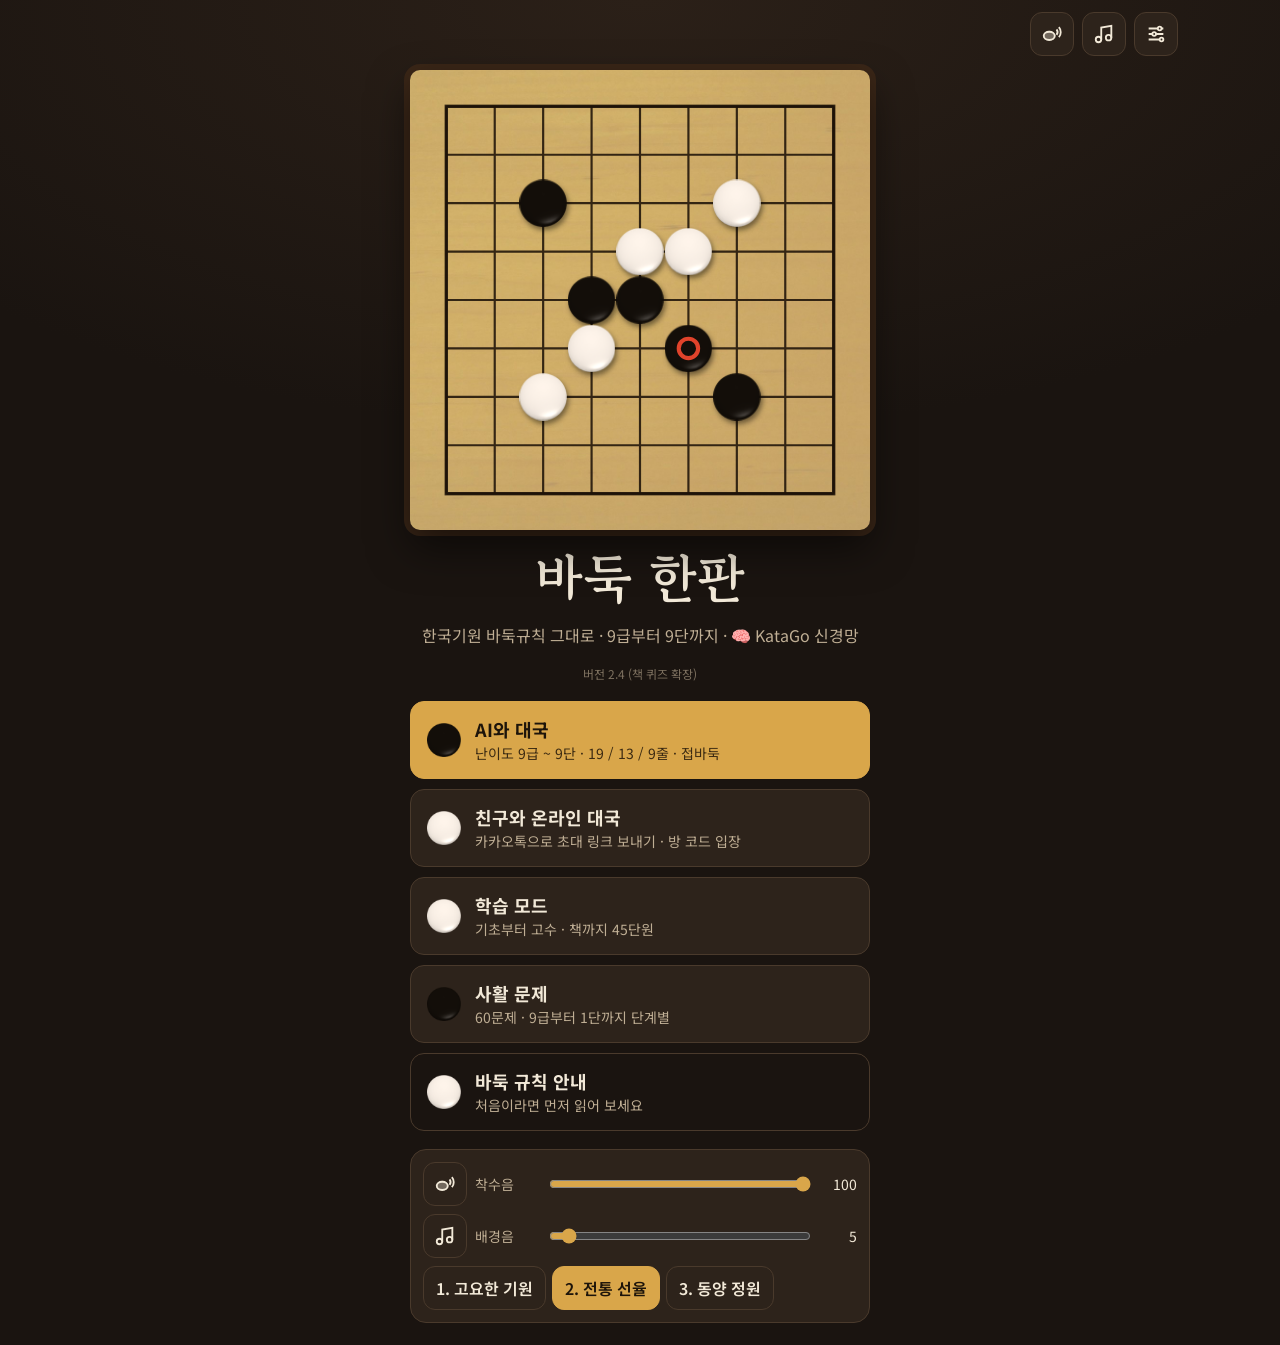
==== commit 88cb7138: "baduk: 책 퀴즈 확장(27단원) + 퀴즈 보기 한 줄 세로 정렬 Co-Authored-By: Claude Sonnet 5.5 <noreply@anthropic.com> Cla" ====
--- a/baduk/index.html
+++ b/baduk/index.html
@@ -92,6 +92,10 @@
 .controls .btn{padding:8px 4px;font-size:15px}
 .side{display:grid;gap:10px}
 .panel{background:var(--panel);border:1px solid var(--line);border-radius:16px;padding:12px}
+.lnq{margin:0 0 10px;font-weight:700;font-size:17px;line-height:1.5;word-break:keep-all}
+.lnqo{display:grid;gap:8px}
+.lnqo .btn{width:100%;display:flex;align-items:center;gap:10px;text-align:left;white-space:nowrap;overflow:hidden;font-size:15px;padding:10px 14px}
+.lnqo .qn{flex:none;color:var(--acc2);font-weight:800}
 .panel h3{font-size:17px;margin-bottom:8px}
 .sound{display:grid;gap:8px}
 .sline{display:grid;grid-template-columns:44px 64px minmax(0,1fr) 40px;align-items:center;gap:8px}
@@ -136,7 +140,7 @@
       <div class="boardpic"><canvas id="heroCv"></canvas></div>
       <h1>바둑 한판</h1>
       <p>한국기원 바둑규칙 그대로 · 9급부터 9단까지 · 🧠 KataGo 신경망</p>
-      <p style="font-size:12px;opacity:.6">버전 2.3 (책으로 배우기 추가)</p>
+      <p style="font-size:12px;opacity:.6">버전 2.4 (책 퀴즈 확장)</p>
       <div class="menu">
         <button class="btn big hidden" id="resume"><span class="dot dot1"></span><span><b>두던 대국 이어 두기</b><small>저장된 AI 대국으로 돌아가요</small></span></button>
         <button class="btn big pri" id="mAI"><span class="dot dot1"></span><span><b>AI와 대국</b><small style="color:#3b2a12">난이도 9급 ~ 9단 · 19 / 13 / 9줄 · 접바둑</small></span></button>
@@ -235,10 +239,10 @@
 var PROBLEMS = [{"id":"cho1-10","c":"cho1","src":"조치훈 사활대백과 초급 10번","goal":"live","B":[[5,0],[0,1],[1,1],[2,1],[3,1],[4,1]],"W":[[2,0],[4,0],[5,1],[6,1],[0,2],[1,2],[2,2],[3,2],[4,2]],"crop":[0,0,7,4],"tree":[{"m":[1,0],"r":[6,0],"n":[{"m":[3,0],"end":1},{"m":[5,2],"r":[3,0],"n":[{"m":[5,0],"r":[2,0],"n":[{"m":[3,0],"end":1},{"m":[4,0],"end":1}]}]}]}],"wrong":[[[0,0],[1,0]],[[3,0],[1,0]],[[5,2],[1,0]],[[6,2],[1,0]]],"intro":"흑 돌을 살리는 문제예요. 눈 두 개를 만들어 보세요.","expl":"흑 1이 단수! 단수로 백을 몰아 응수를 강요하면서 모양을 무너뜨려요. 흑은 두 눈을 만들어 살아요. 중간에 내준 돌은 살기 위한 희생이에요.","hint":"백 돌의 활로를 하나만 남기는 수부터 찾아보세요.","tech":"단수","wrongTip":"이 수로는 눈 하나밖에 못 만들어요. 급소나 집을 넓히는 수를 찾아보세요.","lv":0},{"id":"cho1-93","c":"cho1","src":"조치훈 사활대백과 초급 93번","goal":"live","B":[[2,0],[2,1],[0,2],[1,2]],"W":[[1,0],[0,1],[3,1],[3,2],[0,3],[1,3],[2,3]],"crop":[0,0,5,4],"tree":[{"m":[1,1],"r":[3,0],"n":[{"m":[0,0],"end":1}]}],"wrong":[[[3,0],[0,0]],[[2,2],[0,0]]],"intro":"흑 돌을 살리는 문제예요. 눈 두 개를 만들어 보세요.","expl":"흑 1이 단수! 단수로 백을 몰아 응수를 강요하면서 모양을 무너뜨려요. 흑은 두 눈을 만들어 살아요.","hint":"백 돌의 활로를 하나만 남기는 수부터 찾아보세요.","tech":"단수","wrongTip":"이 수로는 눈 하나밖에 못 만들어요. 급소나 집을 넓히는 수를 찾아보세요.","lv":0},{"id":"cho1-47","c":"cho1","src":"조치훈 사활대백과 초급 47번","goal":"live","B":[[3,0],[2,1],[3,1],[0,2],[1,2]],"W":[[4,0],[4,1],[2,2],[3,2],[4,2],[0,3],[1,3]],"crop":[0,0,5,4],"tree":[{"m":[1,0],"r":[0,0],"n":[{"m":[0,1],"end":1},{"m":[1,1],"end":1},{"m":[2,3],"r":[0,1],"n":[{"m":[1,1],"end":1}]}]}],"wrong":[[[0,0],[1,0]],[[2,0],[0,0]],[[0,1],[1,0]],[[1,1],[1,0]],[[2,3],[1,0]],[[3,3],[1,0]],[[4,3],[1,0]]],"intro":"흑 돌을 살리는 문제예요. 눈 두 개를 만들어 보세요.","expl":"흑 1이 넓히기! 변 쪽으로 집을 넓혀 눈 두 개를 만들 공간을 확보해요. 흑은 두 눈을 만들어 살아요.","hint":"집을 넓힐 수 있는 쪽을 찾아보세요.","tech":"넓히기","wrongTip":"이 수로는 눈 하나밖에 못 만들어요. 급소나 집을 넓히는 수를 찾아보세요.","lv":0},{"id":"cho1-5","c":"cho1","src":"조치훈 사활대백과 초급 5번","goal":"kill","B":[[1,0],[3,0],[5,0],[5,1],[0,2],[1,2],[2,2],[3,2],[4,2],[5,2]],"W":[[4,0],[0,1],[1,1],[2,1],[3,1],[4,1]],"crop":[0,0,6,4],"tree":[{"m":[2,0],"r":[0,0],"n":[{"m":[2,0],"r":null,"end":1}]}],"wrong":[[[0,0],[2,0]]],"intro":"백 돌을 잡는 문제예요. 백이 두 눈을 만들지 못하게 하세요.","expl":"흑 1이 먹여치기! 백의 눈 자리에 돌을 던져 넣는 먹여치기예요. 백이 따내더라도 그 자리는 진짜 눈이 되지 못해요. 백은 끝내 두 눈을 만들 수 없어 죽은 돌이 돼요.","hint":"상대가 따낼 수 있는 곳에 일부러 두는 수가 있어요.","tech":"먹여치기","wrongTip":"백이 집을 넓히거나 급소를 먼저 차지하면 두 눈이 생겨요. 다시 생각해 보세요.","lv":0},{"id":"cho1-3","c":"cho1","src":"조치훈 사활대백과 초급 3번","goal":"live","B":[[4,0],[0,1],[1,1],[2,1],[3,1]],"W":[[3,0],[5,0],[5,1],[0,2],[1,2],[2,2],[3,2],[4,2]],"crop":[0,0,6,4],"tree":[{"m":[4,1],"r":[0,0],"n":[{"m":[1,0],"end":1},{"m":[2,0],"end":1}]}],"wrong":[[[0,0],[1,0]],[[1,0],[4,1]],[[2,0],[4,1]]],"intro":"흑 돌을 살리는 문제예요. 눈 두 개를 만들어 보세요.","expl":"흑 1이 넓히기! 변 쪽으로 집을 넓혀 눈 두 개를 만들 공간을 확보해요. 흑은 두 눈을 만들어 살아요.","hint":"집을 넓힐 수 있는 쪽을 찾아보세요.","tech":"넓히기","wrongTip":"이 수로는 눈 하나밖에 못 만들어요. 급소나 집을 넓히는 수를 찾아보세요.","lv":0},{"id":"cho1-22","c":"cho1","src":"조치훈 사활대백과 초급 22번","goal":"live","B":[[4,0],[1,1],[2,1],[3,1],[4,1],[0,2]],"W":[[2,0],[5,0],[5,1],[2,2],[3,2],[4,2],[5,2],[0,3],[1,3]],"crop":[0,0,6,4],"tree":[{"m":[1,0],"r":[0,0],"n":[{"m":[3,0],"r":[1,2],"n":[{"m":[0,1],"end":1}]}]}],"wrong":[[[0,0],[1,0]],[[0,1],[1,0]],[[1,2],[1,0]],[[2,3],[1,0]],[[3,3],[1,0]],[[4,3],[1,0]],[[5,3],[1,0]]],"intro":"흑 돌을 살리는 문제예요. 눈 두 개를 만들어 보세요.","expl":"흑 1이 단수! 단수로 백을 몰아 응수를 강요하면서 모양을 무너뜨려요. 흑은 두 눈을 만들어 살아요. 백의 버팀에도 정확히 응수하는 것이 중요해요.","hint":"백 돌의 활로를 하나만 남기는 수부터 찾아보세요.","tech":"단수","wrongTip":"이 수로는 눈 하나밖에 못 만들어요. 급소나 집을 넓히는 수를 찾아보세요.","lv":0},{"id":"cho1-49","c":"cho1","src":"조치훈 사활대백과 초급 49번","goal":"live","B":[[3,0],[1,1],[3,1],[1,2],[3,2]],"W":[[4,0],[4,1],[4,2],[0,3],[1,3],[2,3],[3,3],[4,3]],"crop":[0,0,5,4],"tree":[{"m":[1,0],"r":[0,2],"n":[{"m":[0,1],"r":[2,0],"n":[{"m":[2,1],"end":1},{"m":[2,2],"end":1}]}]},{"m":[2,2],"r":[0,2],"n":[{"m":[0,1],"r":[0,0],"n":[{"m":[1,0],"end":1},{"m":[2,0],"end":1}]}]}],"wrong":[[[0,0],[1,0]],[[2,0],[0,1]],[[0,1],[1,0]],[[2,1],[1,0]],[[0,2],[1,0]]],"intro":"흑 돌을 살리는 문제예요. 눈 두 개를 만들어 보세요.","expl":"흑 1이 넓히기! 변 쪽으로 집을 넓혀 눈 두 개를 만들 공간을 확보해요. 흑은 두 눈을 만들어 살아요. 백의 버팀에도 정확히 응수하는 것이 중요해요.","hint":"집을 넓힐 수 있는 쪽을 찾아보세요.","tech":"넓히기","wrongTip":"이 수로는 눈 하나밖에 못 만들어요. 급소나 집을 넓히는 수를 찾아보세요.","lv":0},{"id":"cho1-53","c":"cho1","src":"조치훈 사활대백과 초급 53번","goal":"live","B":[[0,0],[4,0],[0,1],[1,1],[2,1],[4,1],[4,2]],"W":[[1,0],[5,0],[5,1],[2,2],[5,2],[1,3],[3,3],[4,3],[5,3]],"crop":[0,0,6,4],"tree":[{"m":[3,2],"r":[2,0],"n":[{"m":[3,0],"r":[1,0],"end":1}]}],"wrong":[[[2,0],[3,1]],[[3,0],[3,2]],[[3,1],[2,0]],[[0,2],[2,0]],[[1,2],[2,0]],[[0,3],[2,0]]],"intro":"흑 돌을 살리는 문제예요. 눈 두 개를 만들어 보세요.","expl":"흑 1이 급소! 눈 두 개가 갈라지는 급소를 먼저 차지해 살아요. 흑은 두 눈을 만들어 살아요.","hint":"백이 두면 흑이 죽는 자리, 그곳이 흑의 급소예요.","tech":"급소","wrongTip":"이 수로는 눈 하나밖에 못 만들어요. 급소나 집을 넓히는 수를 찾아보세요.","lv":0},{"id":"cho1-143","c":"cho1","src":"조치훈 사활대백과 초급 143번","goal":"kill","B":[[0,0],[4,0],[4,1],[0,2],[3,2],[4,2],[0,3],[1,3],[2,3]],"W":[[3,0],[0,1],[1,1],[3,1],[1,2],[2,2]],"crop":[0,0,5,4],"tree":[{"m":[2,0],"r":null,"end":1}],"wrong":[[[1,0],[2,0]],[[2,1],[2,0]],[[3,3],[1,0]],[[4,3],[1,0]]],"intro":"백 돌을 잡는 문제예요. 백이 두 눈을 만들지 못하게 하세요.","expl":"흑 1이 단수! 단수로 백을 몰아 응수를 강요하면서 모양을 무너뜨려요. 백은 끝내 두 눈을 만들 수 없어 죽은 돌이 돼요.","hint":"백 돌의 활로를 하나만 남기는 수부터 찾아보세요.","tech":"단수","wrongTip":"백이 집을 넓히거나 급소를 먼저 차지하면 두 눈이 생겨요. 다시 생각해 보세요.","lv":1},{"id":"cho1-114","c":"cho1","src":"조치훈 사활대백과 초급 114번","goal":"live","B":[[2,0],[2,1],[3,1],[0,2],[1,2],[1,3],[2,3]],"W":[[3,0],[4,0],[0,1],[4,1],[4,2],[0,3],[3,3],[0,4],[1,4],[2,4],[3,4]],"crop":[0,0,5,5],"tree":[{"m":[1,1],"r":[0,0],"n":[{"m":[3,2],"end":1}]}],"wrong":[[[1,0],[1,1]],[[2,2],[0,0]],[[3,2],[1,1]],[[4,3],[3,2]],[[4,4],[3,2]]],"intro":"흑 돌을 살리는 문제예요. 눈 두 개를 만들어 보세요.","expl":"흑 1이 단수! 단수로 백을 몰아 응수를 강요하면서 모양을 무너뜨려요. 흑은 두 눈을 만들어 살아요.","hint":"백 돌의 활로를 하나만 남기는 수부터 찾아보세요.","tech":"단수","wrongTip":"이 수로는 눈 하나밖에 못 만들어요. 급소나 집을 넓히는 수를 찾아보세요.","lv":1},{"id":"cho1-131","c":"cho1","src":"조치훈 사활대백과 초급 131번","goal":"kill","B":[[3,0],[3,1],[4,1],[4,2],[0,3],[4,3],[0,4],[1,4],[2,4],[3,4],[4,4]],"W":[[2,1],[0,2],[1,2],[3,2],[1,3],[2,3],[3,3]],"crop":[0,0,5,5],"tree":[{"m":[1,0],"r":[2,0],"n":[{"m":[1,1],"r":null,"end":1}]}],"wrong":[[[0,0],[1,0]],[[2,0],[1,0]],[[4,0],[0,0]],[[0,1],[1,0]],[[1,1],[1,0]]],"intro":"백 돌을 잡는 문제예요. 백이 두 눈을 만들지 못하게 하세요.","expl":"흑 1이 급소! 백 모양의 급소를 먼저 차지해 두 눈을 막아요. 백은 끝내 두 눈을 만들 수 없어 죽은 돌이 돼요.","hint":"백이 두면 살 자리가 곧 흑의 급소예요.","tech":"급소","wrongTip":"백이 집을 넓히거나 급소를 먼저 차지하면 두 눈이 생겨요. 다시 생각해 보세요.","lv":1},{"id":"cho1-153","c":"cho1","src":"조치훈 사활대백과 초급 153번","goal":"live","B":[[1,0],[3,0],[3,1],[1,2],[2,2]],"W":[[4,0],[1,1],[4,1],[3,2],[0,3],[1,3],[2,3],[4,3]],"crop":[0,0,5,4],"tree":[{"m":[0,1],"r":[2,1],"n":[{"m":[2,0],"r":[1,1],"n":[{"m":[2,1],"end":1},{"m":[0,2],"end":1}]}]}],"wrong":[[[0,0],[0,1]],[[2,0],[0,1]],[[2,1],[0,1]],[[0,2],[0,1]]],"intro":"흑 돌을 살리는 문제예요. 눈 두 개를 만들어 보세요.","expl":"흑 1이 단수! 단수로 백을 몰아 응수를 강요하면서 모양을 무너뜨려요. 흑은 두 눈을 만들어 살아요. 백의 버팀에도 정확히 응수하는 것이 중요해요.","hint":"백 돌의 활로를 하나만 남기는 수부터 찾아보세요.","tech":"단수","wrongTip":"이 수로는 눈 하나밖에 못 만들어요. 급소나 집을 넓히는 수를 찾아보세요.","lv":1},{"id":"cho1-152","c":"cho1","src":"조치훈 사활대백과 초급 152번","goal":"live","B":[[1,0],[3,0],[3,1],[1,2],[2,2]],"W":[[2,0],[4,0],[4,1],[0,2],[4,2],[0,3],[1,3],[2,3],[3,3]],"crop":[0,0,5,4],"tree":[{"m":[0,1],"r":[2,1],"n":[{"m":[1,1],"r":[2,0],"n":[{"m":[2,1],"end":1},{"m":[3,2],"end":1}]}]}],"wrong":[[[0,0],[0,1]],[[1,1],[0,1]],[[2,1],[0,1]],[[3,2],[0,1]]],"intro":"흑 돌을 살리는 문제예요. 눈 두 개를 만들어 보세요.","expl":"흑 1이 넓히기! 변 쪽으로 집을 넓혀 눈 두 개를 만들 공간을 확보해요. 흑은 두 눈을 만들어 살아요. 백의 버팀에도 정확히 응수하는 것이 중요해요.","hint":"집을 넓힐 수 있는 쪽을 찾아보세요.","tech":"넓히기","wrongTip":"이 수로는 눈 하나밖에 못 만들어요. 급소나 집을 넓히는 수를 찾아보세요.","lv":1},{"id":"cho1-127","c":"cho1","src":"조치훈 사활대백과 초급 127번","goal":"live","B":[[3,0],[3,1],[0,2],[1,2],[3,2],[1,3],[3,3]],"W":[[1,0],[4,0],[4,1],[4,2],[0,3],[4,3],[0,4],[1,4],[2,4],[3,4],[4,4]],"crop":[0,0,5,5],"tree":[{"m":[2,3],"r":[2,1],"n":[{"m":[0,1],"r":[1,1],"n":[{"m":[2,0],"r":null,"end":1}]}]}],"wrong":[[[0,0],[1,1]],[[2,0],[1,1]],[[0,1],[2,3]],[[1,1],[2,3]],[[2,1],[2,3]],[[2,2],[0,0]]],"intro":"흑 돌을 살리는 문제예요. 눈 두 개를 만들어 보세요.","expl":"흑 1이 급소! 눈 두 개가 갈라지는 급소를 먼저 차지해 살아요. 흑은 두 눈을 만들어 살아요. 백의 버팀에도 정확히 응수하는 것이 중요해요.","hint":"백이 두면 흑이 죽는 자리, 그곳이 흑의 급소예요.","tech":"급소","wrongTip":"이 수로는 눈 하나밖에 못 만들어요. 급소나 집을 넓히는 수를 찾아보세요.","lv":1},{"id":"cho1-115","c":"cho1","src":"조치훈 사활대백과 초급 115번","goal":"live","B":[[4,0],[2,1],[4,1],[0,2],[1,2],[2,2]],"W":[[1,0],[5,0],[0,1],[5,1],[4,2],[5,2],[0,3],[1,3],[2,3],[3,3]],"crop":[0,0,6,4],"tree":[{"m":[2,0],"r":[1,1],"n":[{"m":[0,0],"r":[1,1],"n":[{"m":[3,1],"r":[1,0],"n":[{"m":[0,1],"end":1},{"m":[3,2],"r":[0,1],"n":[{"m":[0,0],"r":[1,0],"n":[{"m":[0,1],"end":1},{"m":[1,1],"end":1},{"m":[4,3],"r":[0,1]}]}]}]}]}]}],"wrong":[[[3,0],[2,0]],[[3,1],[2,0]],[[3,2],[2,0]],[[4,3],[0,0]],[[5,3],[0,0]]],"intro":"흑 돌을 살리는 문제예요. 눈 두 개를 만들어 보세요.","expl":"흑 1이 넓히기! 변 쪽으로 집을 넓혀 눈 두 개를 만들 공간을 확보해요. 흑은 두 눈을 만들어 살아요. 백의 버팀에도 정확히 응수하는 것이 중요해요.","hint":"집을 넓힐 수 있는 쪽을 찾아보세요.","tech":"넓히기","wrongTip":"이 수로는 눈 하나밖에 못 만들어요. 급소나 집을 넓히는 수를 찾아보세요.","lv":1},{"id":"cho1-52","c":"cho1","src":"조치훈 사활대백과 초급 52번","goal":"kill","B":[[5,0],[5,1],[0,2],[4,2],[5,2],[0,3],[1,3],[2,3],[3,3]],"W":[[1,0],[0,1],[1,1],[3,1],[4,1],[1,2]],"crop":[0,0,6,4],"tree":[{"m":[3,0],"r":null,"end":1}],"wrong":[[[2,0],[3,0]],[[4,0],[3,0]],[[2,1],[2,2]],[[2,2],[2,1]],[[3,2],[3,0]],[[4,3],[3,0]],[[5,3],[3,0]]],"intro":"백 돌을 잡는 문제예요. 백이 두 눈을 만들지 못하게 하세요.","expl":"흑 1이 치중! 백의 집 안쪽 급소에 들어가는 치중이에요. 눈 하나는 생겨도 두 개는 만들 수 없게 돼요. 백은 끝내 두 눈을 만들 수 없어 죽은 돌이 돼요.","hint":"백 집 한가운데, 눈 두 개가 갈라지는 자리가 급소예요.","tech":"치중","wrongTip":"백이 집을 넓히거나 급소를 먼저 차지하면 두 눈이 생겨요. 다시 생각해 보세요.","lv":1},{"id":"cho1-177","c":"cho1","src":"조치훈 사활대백과 초급 177번","goal":"kill","B":[[2,0],[5,0],[5,1],[3,2],[4,2],[5,2],[0,3],[1,3],[2,3]],"W":[[0,0],[4,0],[2,1],[3,1],[4,1],[0,2],[1,2],[2,2]],"crop":[0,0,6,4],"tree":[{"m":[1,0],"r":[4,3],"n":[{"m":[0,1],"r":null,"end":1}]},{"m":[1,1],"r":[3,0],"n":[{"m":[1,0],"r":[0,1],"n":[{"m":[1,0],"r":[4,3],"n":[{"m":[2,0],"r":[1,1],"n":[{"m":[1,0],"r":[2,0],"n":[{"m":[1,0],"end":1},{"m":[3,3],"r":null,"end":1}]}]}]}]}]}],"wrong":[[[3,0],[1,0]],[[0,1],[1,1]],[[3,3],[1,0]],[[4,3],[1,0]],[[5,3],[1,0]]],"intro":"백 돌을 잡는 문제예요. 백이 두 눈을 만들지 못하게 하세요.","expl":"흑 1이 단수! 단수로 백을 몰아 응수를 강요하면서 모양을 무너뜨려요. 수순을 따라가면 백 돌 1점을 따내고 잡을 수 있어요.","hint":"백 돌의 활로를 하나만 남기는 수부터 찾아보세요.","tech":"단수","wrongTip":"백이 집을 넓히거나 급소를 먼저 차지하면 두 눈이 생겨요. 다시 생각해 보세요.","lv":2},{"id":"cho1-167","c":"cho1","src":"조치훈 사활대백과 초급 167번","goal":"live","B":[[3,0],[3,1],[0,2],[1,2],[2,2]],"W":[[4,0],[4,1],[3,2],[4,2],[0,3],[1,3],[2,3]],"crop":[0,0,5,4],"tree":[{"m":[1,0],"r":[2,0],"n":[{"m":[2,1],"r":[0,0],"n":[{"m":[0,1],"end":1},{"m":[1,1],"end":1},{"m":[3,3],"r":[0,1],"end":1}]}]}],"wrong":[[[0,0],[1,0]],[[2,0],[1,0]],[[0,1],[1,0]],[[1,1],[1,0]],[[2,1],[1,0]],[[3,3],[0,0]],[[4,3],[0,0]]],"intro":"흑 돌을 살리는 문제예요. 눈 두 개를 만들어 보세요.","expl":"흑 1이 넓히기! 변 쪽으로 집을 넓혀 눈 두 개를 만들 공간을 확보해요. 흑은 두 눈을 만들어 살아요. 백의 버팀에도 정확히 응수하는 것이 중요해요.","hint":"집을 넓힐 수 있는 쪽을 찾아보세요.","tech":"넓히기","wrongTip":"이 수로는 눈 하나밖에 못 만들어요. 급소나 집을 넓히는 수를 찾아보세요.","lv":2},{"id":"cho1-180","c":"cho1","src":"조치훈 사활대백과 초급 180번","goal":"live","B":[[5,0],[2,1],[3,1],[4,1],[5,1],[0,2],[1,2],[2,2]],"W":[[1,0],[2,0],[3,0],[6,0],[6,1],[3,2],[4,2],[5,2],[6,2],[0,3],[1,3],[2,3]],"crop":[0,0,7,4],"tree":[{"m":[0,1],"r":null,"end":1},{"m":[1,1],"r":null,"end":1}],"wrong":[[[0,0],[0,1]],[[4,0],[0,1]],[[3,3],[0,1]],[[4,3],[0,1]],[[5,3],[0,1]],[[6,3],[0,1]]],"intro":"흑 돌을 살리는 문제예요. 눈 두 개를 만들어 보세요.","expl":"흑 1이 넓히기! 변 쪽으로 집을 넓혀 눈 두 개를 만들 공간을 확보해요. 흑은 두 눈을 만들어 살아요.","hint":"집을 넓힐 수 있는 쪽을 찾아보세요.","tech":"넓히기","wrongTip":"이 수로는 눈 하나밖에 못 만들어요. 급소나 집을 넓히는 수를 찾아보세요.","lv":2},{"id":"cho1-231","c":"cho1","src":"조치훈 사활대백과 초급 231번","goal":"live","B":[[0,1],[1,1],[4,1],[2,2],[3,2],[4,2]],"W":[[1,0],[5,0],[5,1],[1,2],[5,2],[1,3],[2,3],[3,3],[4,3],[5,3]],"crop":[0,0,6,4],"tree":[{"m":[2,1],"r":[3,0],"n":[{"m":[4,0],"r":[2,0],"n":[{"m":[0,2],"r":null,"end":1}]}]}],"wrong":[[[0,0],[2,0]],[[2,0],[3,0]],[[3,0],[2,1]],[[4,0],[2,1]],[[3,1],[2,0]],[[0,2],[2,0]],[[0,3],[2,0]]],"intro":"흑 돌을 살리는 문제예요. 눈 두 개를 만들어 보세요.","expl":"흑 1이 넓히기! 변 쪽으로 집을 넓혀 눈 두 개를 만들 공간을 확보해요. 흑은 두 눈을 만들어 살아요. 백의 버팀에도 정확히 응수하는 것이 중요해요.","hint":"집을 넓힐 수 있는 쪽을 찾아보세요.","tech":"넓히기","wrongTip":"이 수로는 눈 하나밖에 못 만들어요. 급소나 집을 넓히는 수를 찾아보세요.","lv":2},{"id":"cho1-216","c":"cho1","src":"조치훈 사활대백과 초급 216번","goal":"live","B":[[1,0],[4,0],[4,1],[0,2],[1,2],[2,2]],"W":[[2,0],[5,0],[0,1],[5,1],[4,2],[0,3],[1,3],[2,3],[3,3],[5,3]],"crop":[0,0,6,4],"tree":[{"m":[3,1],"r":[1,1],"n":[{"m":[2,1],"r":[3,2],"n":[{"m":[0,0],"r":[0,1],"n":[{"m":[3,0],"end":1},{"m":[1,1],"end":1}]}]}]}],"wrong":[[[0,0],[3,0]],[[3,0],[1,1]],[[1,1],[3,1]],[[2,1],[3,1]],[[3,2],[1,1]]],"intro":"흑 돌을 살리는 문제예요. 눈 두 개를 만들어 보세요.","expl":"흑 1이 넓히기! 변 쪽으로 집을 넓혀 눈 두 개를 만들 공간을 확보해요. 흑은 두 눈을 만들어 살아요. 백의 버팀에도 정확히 응수하는 것이 중요해요.","hint":"집을 넓힐 수 있는 쪽을 찾아보세요.","tech":"넓히기","wrongTip":"이 수로는 눈 하나밖에 못 만들어요. 급소나 집을 넓히는 수를 찾아보세요.","lv":2},{"id":"cho1-56","c":"cho1","src":"조치훈 사활대백과 초급 56번","goal":"kill","B":[[5,0],[5,1],[1,2],[2,2],[5,2],[2,3],[3,3],[4,3]],"W":[[1,0],[0,1],[1,1],[2,1],[4,1],[3,2]],"crop":[0,0,6,4],"tree":[{"m":[3,0],"r":[4,2],"n":[{"m":[2,0],"r":[4,0],"n":[{"m":[3,1],"r":null,"end":1}]}]}],"wrong":[[[2,0],[3,0]],[[4,0],[3,0]],[[3,1],[3,0]],[[0,2],[3,0]],[[4,2],[3,1]],[[0,3],[3,0]],[[1,3],[3,0]],[[5,3],[3,0]]],"intro":"백 돌을 잡는 문제예요. 백이 두 눈을 만들지 못하게 하세요.","expl":"흑 1이 급소! 백 모양의 급소를 먼저 차지해 두 눈을 막아요. 수순을 따라가면 백 돌 4점을 따내고 잡을 수 있어요. 백의 버팀에도 정확히 응수하는 것이 중요해요.","hint":"백이 두면 살 자리가 곧 흑의 급소예요.","tech":"급소","wrongTip":"백이 집을 넓히거나 급소를 먼저 차지하면 두 눈이 생겨요. 다시 생각해 보세요.","lv":2},{"id":"cho1-86","c":"cho1","src":"조치훈 사활대백과 초급 86번","goal":"kill","B":[[5,0],[5,1],[1,2],[2,2],[5,2],[2,3],[3,3],[4,3]],"W":[[1,0],[0,1],[1,1],[2,1],[4,1],[3,2]],"crop":[0,0,6,4],"tree":[{"m":[3,0],"r":[4,2],"n":[{"m":[2,0],"r":[4,0],"n":[{"m":[3,1],"r":null,"end":1}]}]}],"wrong":[[[2,0],[3,0]],[[4,0],[3,0]],[[3,1],[3,0]],[[0,2],[3,0]],[[4,2],[3,1]],[[0,3],[3,0]],[[1,3],[3,0]],[[5,3],[3,0]]],"intro":"백 돌을 잡는 문제예요. 백이 두 눈을 만들지 못하게 하세요.","expl":"흑 1이 급소! 백 모양의 급소를 먼저 차지해 두 눈을 막아요. 수순을 따라가면 백 돌 4점을 따내고 잡을 수 있어요. 백의 버팀에도 정확히 응수하는 것이 중요해요.","hint":"백이 두면 살 자리가 곧 흑의 급소예요.","tech":"급소","wrongTip":"백이 집을 넓히거나 급소를 먼저 차지하면 두 눈이 생겨요. 다시 생각해 보세요.","lv":2},{"id":"cho1-110","c":"cho1","src":"조치훈 사활대백과 초급 110번","goal":"kill","B":[[3,0],[4,1],[2,2],[3,2],[4,2],[2,3],[0,4],[1,4],[2,4]],"W":[[0,1],[2,1],[3,1],[1,2],[0,3],[1,3]],"crop":[0,0,5,5],"tree":[{"m":[1,0],"r":null,"end":1}],"wrong":[[[0,0],[1,0]],[[2,0],[1,0]],[[4,0],[1,0]],[[1,1],[1,0]],[[3,3],[1,0]],[[4,3],[1,0]],[[3,4],[1,0]],[[4,4],[1,0]]],"intro":"백 돌을 잡는 문제예요. 백이 두 눈을 만들지 못하게 하세요.","expl":"흑 1이 급소! 백 모양의 급소를 먼저 차지해 두 눈을 막아요. 백은 끝내 두 눈을 만들 수 없어 죽은 돌이 돼요.","hint":"백이 두면 살 자리가 곧 흑의 급소예요.","tech":"급소","wrongTip":"백이 집을 넓히거나 급소를 먼저 차지하면 두 눈이 생겨요. 다시 생각해 보세요.","lv":2},{"id":"cho1-378","c":"cho1","src":"조치훈 사활대백과 초급 378번","goal":"kill","B":[[2,1],[4,1],[0,2],[4,2],[0,3],[1,3],[2,3],[3,3],[4,3]],"W":[[3,0],[0,1],[3,1],[1,2],[2,2],[3,2]],"crop":[0,0,5,4],"tree":[{"m":[1,1],"r":null,"end":1}],"wrong":[[[0,0],[1,0]],[[2,0],[1,0]],[[4,0],[1,0]]],"intro":"백 돌을 잡는 문제예요. 백이 두 눈을 만들지 못하게 하세요.","expl":"흑 1이 단수! 단수로 백을 몰아 응수를 강요하면서 모양을 무너뜨려요. 백은 끝내 두 눈을 만들 수 없어 죽은 돌이 돼요.","hint":"백 돌의 활로를 하나만 남기는 수부터 찾아보세요.","tech":"단수","wrongTip":"백이 집을 넓히거나 급소를 먼저 차지하면 두 눈이 생겨요. 다시 생각해 보세요.","lv":3},{"id":"cho1-391","c":"cho1","src":"조치훈 사활대백과 초급 391번","goal":"live","B":[[3,1],[0,2],[1,2],[2,2],[3,2]],"W":[[4,0],[4,1],[4,2],[0,3],[1,3],[2,3],[3,3],[4,3]],"crop":[0,0,5,4],"tree":[{"m":[1,0],"r":null,"end":1}],"wrong":[[[0,0],[1,0]],[[2,0],[1,1]],[[3,0],[1,0]],[[0,1],[1,0]],[[1,1],[2,0]],[[2,1],[1,0]]],"intro":"흑 돌을 살리는 문제예요. 눈 두 개를 만들어 보세요.","expl":"흑 1이 넓히기! 변 쪽으로 집을 넓혀 눈 두 개를 만들 공간을 확보해요. 흑은 두 눈을 만들어 살아요.","hint":"집을 넓힐 수 있는 쪽을 찾아보세요.","tech":"넓히기","wrongTip":"이 수로는 눈 하나밖에 못 만들어요. 급소나 집을 넓히는 수를 찾아보세요.","lv":3},{"id":"cho1-287","c":"cho1","src":"조치훈 사활대백과 초급 287번","goal":"live","B":[[2,0],[3,0],[0,1],[1,1],[0,2],[2,2],[3,2],[4,2]],"W":[[1,0],[4,0],[5,0],[5,1],[1,2],[5,2],[0,3],[1,3],[2,3],[3,3],[4,3]],"crop":[0,0,6,4],"tree":[{"m":[3,1],"r":[4,1],"n":[{"m":[0,0],"end":1}]}],"wrong":[[[0,0],[3,1]],[[2,1],[4,1]],[[4,1],[2,1]]],"intro":"흑 돌을 살리는 문제예요. 눈 두 개를 만들어 보세요.","expl":"흑 1이 넓히기! 변 쪽으로 집을 넓혀 눈 두 개를 만들 공간을 확보해요. 흑은 두 눈을 만들어 살아요.","hint":"집을 넓힐 수 있는 쪽을 찾아보세요.","tech":"넓히기","wrongTip":"이 수로는 눈 하나밖에 못 만들어요. 급소나 집을 넓히는 수를 찾아보세요.","lv":3},{"id":"cho1-385","c":"cho1","src":"조치훈 사활대백과 초급 385번","goal":"kill","B":[[3,0],[4,0],[4,1],[4,2],[3,3],[0,4],[1,4],[2,4],[3,4]],"W":[[1,0],[3,1],[0,2],[2,2],[3,2],[0,3],[1,3],[2,3]],"crop":[0,0,5,5],"tree":[{"m":[1,1],"r":null,"end":1}],"wrong":[[[0,0],[2,0]],[[2,0],[1,1]],[[0,1],[1,1]],[[2,1],[1,1]],[[1,2],[2,0]],[[4,3],[2,0]],[[4,4],[2,0]]],"intro":"백 돌을 잡는 문제예요. 백이 두 눈을 만들지 못하게 하세요.","expl":"흑 1이 치중! 백의 집 안쪽 급소에 들어가는 치중이에요. 눈 하나는 생겨도 두 개는 만들 수 없게 돼요. 백은 끝내 두 눈을 만들 수 없어 죽은 돌이 돼요.","hint":"백 집 한가운데, 눈 두 개가 갈라지는 자리가 급소예요.","tech":"치중","wrongTip":"백이 집을 넓히거나 급소를 먼저 차지하면 두 눈이 생겨요. 다시 생각해 보세요.","lv":3},{"id":"cho1-362","c":"cho1","src":"조치훈 사활대백과 초급 362번","goal":"kill","B":[[4,1],[3,2],[4,2],[1,3],[2,3]],"W":[[3,0],[0,1],[2,1],[3,1],[0,2],[1,2],[2,2]],"crop":[0,0,5,4],"tree":[{"m":[1,0],"r":null,"end":1}],"wrong":[[[0,0],[1,0]],[[2,0],[1,0]],[[4,0],[1,0]],[[1,1],[1,0]],[[0,3],[1,0]],[[3,3],[1,0]],[[4,3],[1,0]]],"intro":"백 돌을 잡는 문제예요. 백이 두 눈을 만들지 못하게 하세요.","expl":"흑 1이 급소! 백 모양의 급소를 먼저 차지해 두 눈을 막아요. 백은 끝내 두 눈을 만들 수 없어 죽은 돌이 돼요.","hint":"백이 두면 살 자리가 곧 흑의 급소예요.","tech":"급소","wrongTip":"백이 집을 넓히거나 급소를 먼저 차지하면 두 눈이 생겨요. 다시 생각해 보세요.","lv":3},{"id":"cho1-280","c":"cho1","src":"조치훈 사활대백과 초급 280번","goal":"kill","B":[[5,0],[5,1],[0,2],[1,2],[2,2],[5,2],[2,3],[3,3],[4,3]],"W":[[3,0],[0,1],[1,1],[2,1],[4,1],[3,2],[4,2]],"crop":[0,0,6,4],"tree":[{"m":[4,0],"r":null,"end":1}],"wrong":[[[0,0],[1,0]],[[1,0],[4,0]],[[2,0],[1,0]],[[0,3],[1,0]],[[1,3],[1,0]],[[5,3],[1,0]]],"intro":"백 돌을 잡는 문제예요. 백이 두 눈을 만들지 못하게 하세요.","expl":"흑 1이 단수! 단수로 백을 몰아 응수를 강요하면서 모양을 무너뜨려요. 백은 끝내 두 눈을 만들 수 없어 죽은 돌이 돼요.","hint":"백 돌의 활로를 하나만 남기는 수부터 찾아보세요.","tech":"단수","wrongTip":"백이 집을 넓히거나 급소를 먼저 차지하면 두 눈이 생겨요. 다시 생각해 보세요.","lv":3},{"id":"cho1-283","c":"cho1","src":"조치훈 사활대백과 초급 283번","goal":"kill","B":[[0,0],[1,0],[5,0],[5,1],[0,2],[1,2],[2,2],[5,2],[2,3],[3,3],[4,3]],"W":[[4,0],[0,1],[1,1],[2,1],[4,1],[3,2],[4,2]],"crop":[0,0,6,4],"tree":[{"m":[3,0],"r":[2,0],"n":[{"m":[3,1],"r":null,"end":1}]}],"wrong":[[[2,0],[3,0]],[[3,1],[3,0]],[[0,3],[2,0]],[[1,3],[2,0]],[[5,3],[2,0]]],"intro":"백 돌을 잡는 문제예요. 백이 두 눈을 만들지 못하게 하세요.","expl":"흑 1이 환격! 한 점을 일부러 내주면, 백이 따낸 직후 흑이 더 많은 돌을 되따내는 환격이 생겨요. 수순을 따라가면 백 돌 4점을 따내고 잡을 수 있어요.","hint":"한 점을 내주는 수를 생각해 보세요. 따낸 뒤가 더 위험할 수 있어요.","tech":"환격","wrongTip":"백이 집을 넓히거나 급소를 먼저 차지하면 두 눈이 생겨요. 다시 생각해 보세요.","lv":3},{"id":"cho1-193","c":"cho1","src":"조치훈 사활대백과 초급 193번","goal":"live","B":[[3,0],[3,1],[1,2],[2,2],[0,3],[1,3]],"W":[[1,0],[4,0],[2,1],[4,1],[4,2],[2,3],[3,3],[0,4],[1,4],[4,4]],"crop":[0,0,5,5],"tree":[{"m":[3,2],"r":[1,1],"n":[{"m":[0,1],"r":[4,3],"n":[{"m":[0,0],"r":[0,2],"n":[{"m":[0,1],"r":null,"end":1}]}]}]}],"wrong":[[[0,0],[0,1]],[[2,0],[1,1]],[[0,1],[3,2]],[[1,1],[3,2]],[[0,2],[0,0]],[[2,4],[0,0]],[[3,4],[0,0]]],"intro":"흑 돌을 살리는 문제예요. 눈 두 개를 만들어 보세요.","expl":"흑 1이 급소! 눈 두 개가 갈라지는 급소를 먼저 차지해 살아요. 흑은 두 눈을 만들어 살아요. 중간에 내준 돌은 살기 위한 희생이에요. 백의 버팀에도 정확히 응수하는 것이 중요해요.","hint":"백이 두면 흑이 죽는 자리, 그곳이 흑의 급소예요.","tech":"급소","wrongTip":"이 수로는 눈 하나밖에 못 만들어요. 급소나 집을 넓히는 수를 찾아보세요.","lv":3},{"id":"cho1-396","c":"cho1","src":"조치훈 사활대백과 초급 396번","goal":"live","B":[[0,1],[3,1],[0,2],[1,2],[2,2],[3,2]],"W":[[4,0],[1,1],[2,1],[4,1],[4,2],[0,3],[1,3],[2,3],[3,3],[4,3]],"crop":[0,0,5,4],"tree":[{"m":[1,0],"r":[2,0],"n":[{"m":[3,0],"r":[2,0],"n":[{"m":[1,1],"end":1},{"m":[2,1],"end":1}]}]}],"wrong":[[[0,0],[1,0]],[[2,0],[1,0]],[[3,0],[1,0]]],"intro":"흑 돌을 살리는 문제예요. 눈 두 개를 만들어 보세요.","expl":"흑 1이 단수! 단수로 백을 몰아 응수를 강요하면서 모양을 무너뜨려요. 흑은 두 눈을 만들어 살아요. 백의 버팀에도 정확히 응수하는 것이 중요해요.","hint":"백 돌의 활로를 하나만 남기는 수부터 찾아보세요.","tech":"단수","wrongTip":"이 수로는 눈 하나밖에 못 만들어요. 급소나 집을 넓히는 수를 찾아보세요.","lv":4},{"id":"cho1-402","c":"cho1","src":"조치훈 사활대백과 초급 402번","goal":"kill","B":[[2,0],[4,0],[4,1],[4,2],[0,3],[1,3],[2,3],[3,3],[4,3]],"W":[[0,0],[3,0],[3,1],[0,2],[1,2],[2,2],[3,2]],"crop":[0,0,5,4],"tree":[{"m":[1,0],"r":[0,1],"n":[{"m":[1,1],"r":[2,1],"n":[{"m":[1,0],"r":null,"end":1}]}]},{"m":[1,1],"r":[0,1],"n":[{"m":[1,0],"r":[2,1],"n":[{"m":[1,0],"r":null,"end":1}]}]}],"wrong":[[[0,1],[1,1]],[[2,1],[1,1]]],"intro":"백 돌을 잡는 문제예요. 백이 두 눈을 만들지 못하게 하세요.","expl":"흑 1이 단수! 단수로 백을 몰아 응수를 강요하면서 모양을 무너뜨려요. 백은 끝내 두 눈을 만들 수 없어 죽은 돌이 돼요. 백의 버팀에도 정확히 응수하는 것이 중요해요.","hint":"백 돌의 활로를 하나만 남기는 수부터 찾아보세요.","tech":"단수","wrongTip":"백이 집을 넓히거나 급소를 먼저 차지하면 두 눈이 생겨요. 다시 생각해 보세요.","lv":4},{"id":"cho1-400","c":"cho1","src":"조치훈 사활대백과 초급 400번","goal":"kill","B":[[4,0],[0,1],[4,1],[4,2],[0,3],[1,3],[2,3],[3,3],[4,3]],"W":[[0,0],[3,0],[3,1],[0,2],[1,2],[2,2],[3,2]],"crop":[0,0,5,4],"tree":[{"m":[1,1],"r":[1,0],"n":[{"m":[2,0],"r":[0,0],"n":[{"m":[1,0],"r":null,"end":1}]}]}],"wrong":[[[1,0],[1,1]],[[2,0],[1,1]],[[2,1],[1,1]]],"intro":"백 돌을 잡는 문제예요. 백이 두 눈을 만들지 못하게 하세요.","expl":"흑 1이 젖히기! 1·2선에서 젖혀 백의 집을 밖에서부터 줄이는 수예요. 집이 좁아지면 백은 두 눈을 낼 수 없어요. 수순을 따라가면 백 돌 3점을 따내고 잡을 수 있어요. 백의 버팀에도 정확히 응수하는 것이 중요해요.","hint":"백 집을 바깥에서 줄이는 수를 먼저 생각해 보세요.","tech":"젖히기","wrongTip":"백이 집을 넓히거나 급소를 먼저 차지하면 두 눈이 생겨요. 다시 생각해 보세요.","lv":4},{"id":"cho1-393","c":"cho1","src":"조치훈 사활대백과 초급 393번","goal":"live","B":[[1,0],[3,1],[0,2],[1,2],[2,2],[3,2]],"W":[[3,0],[0,1],[2,1],[4,1],[5,1],[0,3],[1,3],[2,3],[3,3],[4,3]],"crop":[0,0,6,4],"tree":[{"m":[1,1],"r":[2,0],"n":[{"m":[4,0],"r":[2,0],"n":[{"m":[3,0],"end":1},{"m":[2,1],"r":[5,0],"n":[{"m":[3,0],"end":1}]}]}]}],"wrong":[[[0,0],[2,0]],[[2,0],[1,1]],[[4,0],[1,1]],[[5,0],[2,0]],[[4,2],[2,0]],[[5,2],[2,0]],[[5,3],[2,0]]],"intro":"흑 돌을 살리는 문제예요. 눈 두 개를 만들어 보세요.","expl":"흑 1이 단수! 단수로 백을 몰아 응수를 강요하면서 모양을 무너뜨려요. 흑은 두 눈을 만들어 살아요. 백의 버팀에도 정확히 응수하는 것이 중요해요.","hint":"백 돌의 활로를 하나만 남기는 수부터 찾아보세요.","tech":"단수","wrongTip":"이 수로는 눈 하나밖에 못 만들어요. 급소나 집을 넓히는 수를 찾아보세요.","lv":4},{"id":"cho1-377","c":"cho1","src":"조치훈 사활대백과 초급 377번","goal":"live","B":[[0,1],[3,1],[1,2],[2,2],[3,2]],"W":[[4,0],[2,1],[4,1],[0,2],[4,2],[0,3],[1,3],[2,3],[3,3],[4,3]],"crop":[0,0,5,4],"tree":[{"m":[2,0],"r":[1,1],"n":[{"m":[1,0],"r":[3,0],"n":[{"m":[1,1],"end":1},{"m":[2,1],"end":1}]}]}],"wrong":[[[0,0],[1,0]],[[1,0],[2,0]],[[3,0],[1,0]],[[1,1],[2,0]]],"intro":"흑 돌을 살리는 문제예요. 눈 두 개를 만들어 보세요.","expl":"흑 1이 단수! 단수로 백을 몰아 응수를 강요하면서 모양을 무너뜨려요. 흑은 두 눈을 만들어 살아요. 백의 버팀에도 정확히 응수하는 것이 중요해요.","hint":"백 돌의 활로를 하나만 남기는 수부터 찾아보세요.","tech":"단수","wrongTip":"이 수로는 눈 하나밖에 못 만들어요. 급소나 집을 넓히는 수를 찾아보세요.","lv":4},{"id":"cho1-366","c":"cho1","src":"조치훈 사활대백과 초급 366번","goal":"kill","B":[[4,0],[4,1],[4,2],[1,3],[2,3],[3,3],[4,3]],"W":[[0,1],[3,1],[1,2],[2,2],[3,2]],"crop":[0,0,5,4],"tree":[{"m":[1,0],"r":null,"end":1}],"wrong":[[[0,0],[1,0]],[[2,0],[1,0]],[[3,0],[1,0]],[[1,1],[1,0]],[[2,1],[1,0]],[[0,2],[1,0]],[[0,3],[1,0]]],"intro":"백 돌을 잡는 문제예요. 백이 두 눈을 만들지 못하게 하세요.","expl":"흑 1이 급소! 백 모양의 급소를 먼저 차지해 두 눈을 막아요. 백은 끝내 두 눈을 만들 수 없어 죽은 돌이 돼요.","hint":"백이 두면 살 자리가 곧 흑의 급소예요.","tech":"급소","wrongTip":"백이 집을 넓히거나 급소를 먼저 차지하면 두 눈이 생겨요. 다시 생각해 보세요.","lv":4},{"id":"cho1-306","c":"cho1","src":"조치훈 사활대백과 초급 306번","goal":"kill","B":[[1,0],[3,0],[5,0],[5,1],[3,2],[4,2],[5,2],[1,3],[2,3]],"W":[[4,0],[2,1],[3,1],[4,1],[1,2],[2,2]],"crop":[0,0,6,4],"tree":[{"m":[0,1],"r":[3,3],"n":[{"m":[2,0],"r":[0,2],"n":[{"m":[0,3],"r":[4,3],"n":[{"m":[1,1],"end":1},{"m":[5,3],"r":[3,3],"n":[{"m":[1,1],"end":1},{"m":[4,3],"r":null,"end":1}]}]}]}]}],"wrong":[[[0,0],[2,0]],[[2,0],[0,1]],[[1,1],[0,1]],[[0,2],[0,1]],[[0,3],[2,0]],[[3,3],[2,0]],[[4,3],[2,0]],[[5,3],[2,0]]],"intro":"백 돌을 잡는 문제예요. 백이 두 눈을 만들지 못하게 하세요.","expl":"흑 1이 급소! 백 모양의 급소를 먼저 차지해 두 눈을 막아요. 수순을 따라가면 백 돌 7점을 따내고 잡을 수 있어요. 백의 버팀에도 정확히 응수하는 것이 중요해요.","hint":"백이 두면 살 자리가 곧 흑의 급소예요.","tech":"급소","wrongTip":"백이 집을 넓히거나 급소를 먼저 차지하면 두 눈이 생겨요. 다시 생각해 보세요.","lv":4},{"id":"cho1-289","c":"cho1","src":"조치훈 사활대백과 초급 289번","goal":"kill","B":[[1,0],[2,0],[3,0],[6,1],[1,2],[5,2],[6,2],[1,3],[2,3],[3,3],[4,3]],"W":[[4,0],[0,1],[1,1],[2,1],[3,1],[5,1],[2,2],[3,2],[4,2]],"crop":[0,0,7,4],"tree":[{"m":[6,0],"r":[0,0],"n":[{"m":[5,0],"r":null,"end":1}]}],"wrong":[[[0,2],[0,0]],[[0,3],[0,0]],[[5,3],[0,0]],[[6,3],[0,0]]],"intro":"백 돌을 잡는 문제예요. 백이 두 눈을 만들지 못하게 하세요.","expl":"흑 1이 젖히기! 1·2선에서 젖혀 백의 집을 밖에서부터 줄이는 수예요. 집이 좁아지면 백은 두 눈을 낼 수 없어요. 백은 끝내 두 눈을 만들 수 없어 죽은 돌이 돼요.","hint":"백 집을 바깥에서 줄이는 수를 먼저 생각해 보세요.","tech":"젖히기","wrongTip":"백이 집을 넓히거나 급소를 먼저 차지하면 두 눈이 생겨요. 다시 생각해 보세요.","lv":4},{"id":"cho1-395","c":"cho1","src":"조치훈 사활대백과 초급 395번","goal":"kill","B":[[1,1],[2,1],[4,1],[4,2],[1,3],[2,3],[3,3],[4,3]],"W":[[0,1],[3,1],[0,2],[1,2],[2,2],[3,2]],"crop":[0,0,5,4],"tree":[{"m":[1,0],"r":[3,0],"n":[{"m":[2,0],"r":[0,0],"n":[{"m":[1,0],"r":null,"end":1}]}]}],"wrong":[[[0,0],[1,0]],[[2,0],[1,0]],[[3,0],[1,0]],[[4,0],[1,0]],[[0,3],[1,0]]],"intro":"백 돌을 잡는 문제예요. 백이 두 눈을 만들지 못하게 하세요.","expl":"흑 1이 젖히기! 1·2선에서 젖혀 백의 집을 밖에서부터 줄이는 수예요. 집이 좁아지면 백은 두 눈을 낼 수 없어요. 백은 끝내 두 눈을 만들 수 없어 죽은 돌이 돼요. 백의 버팀에도 정확히 응수하는 것이 중요해요.","hint":"백 집을 바깥에서 줄이는 수를 먼저 생각해 보세요.","tech":"젖히기","wrongTip":"백이 집을 넓히거나 급소를 먼저 차지하면 두 눈이 생겨요. 다시 생각해 보세요.","lv":5},{"id":"cho1-431","c":"cho1","src":"조치훈 사활대백과 초급 431번","goal":"kill","B":[[4,1],[0,2],[4,2],[0,3],[1,3],[2,3],[3,3],[4,3]],"W":[[1,0],[0,1],[1,2],[2,2],[3,2]],"crop":[0,0,5,4],"tree":[{"m":[3,0],"r":[3,1],"n":[{"m":[2,0],"r":[2,1],"n":[{"m":[4,0],"r":null,"end":1}]}]}],"wrong":[[[2,0],[3,0]],[[4,0],[2,0]],[[1,1],[2,1]],[[2,1],[3,1]],[[3,1],[2,1]]],"intro":"백 돌을 잡는 문제예요. 백이 두 눈을 만들지 못하게 하세요.","expl":"흑 1이 급소! 백 모양의 급소를 먼저 차지해 두 눈을 막아요. 백은 끝내 두 눈을 만들 수 없어 죽은 돌이 돼요. 백의 버팀에도 정확히 응수하는 것이 중요해요.","hint":"백이 두면 살 자리가 곧 흑의 급소예요.","tech":"급소","wrongTip":"백이 집을 넓히거나 급소를 먼저 차지하면 두 눈이 생겨요. 다시 생각해 보세요.","lv":5},{"id":"cho1-440","c":"cho1","src":"조치훈 사활대백과 초급 440번","goal":"live","B":[[2,0],[0,1],[4,1],[1,2],[2,2],[3,2]],"W":[[3,0],[5,0],[5,1],[0,2],[4,2],[5,2],[0,3],[1,3],[2,3],[3,3]],"crop":[0,0,6,4],"tree":[{"m":[1,0],"r":[2,1],"n":[{"m":[1,1],"r":[3,1],"n":[{"m":[4,0],"r":[3,0],"n":[{"m":[3,1],"end":1}]}]}]}],"wrong":[[[0,0],[1,0]],[[4,0],[1,1]],[[1,1],[3,1]],[[2,1],[1,0]],[[3,1],[1,0]],[[4,3],[1,0]],[[5,3],[1,0]]],"intro":"흑 돌을 살리는 문제예요. 눈 두 개를 만들어 보세요.","expl":"흑 1이 넓히기! 변 쪽으로 집을 넓혀 눈 두 개를 만들 공간을 확보해요. 흑은 두 눈을 만들어 살아요. 백의 버팀에도 정확히 응수하는 것이 중요해요.","hint":"집을 넓힐 수 있는 쪽을 찾아보세요.","tech":"넓히기","wrongTip":"이 수로는 눈 하나밖에 못 만들어요. 급소나 집을 넓히는 수를 찾아보세요.","lv":5},{"id":"cho1-406","c":"cho1","src":"조치훈 사활대백과 초급 406번","goal":"live","B":[[0,1],[3,1],[1,2],[2,2],[3,2],[0,3],[1,3]],"W":[[2,0],[3,0],[2,1],[4,1],[4,2],[2,3],[3,3],[4,3],[0,4],[1,4]],"crop":[0,0,5,5],"tree":[{"m":[1,0],"r":[1,1],"n":[{"m":[4,0],"r":[2,0],"n":[{"m":[0,0],"r":[3,0],"n":[{"m":[2,1],"end":1}]}]}]}],"wrong":[[[0,0],[1,0]],[[1,1],[1,0]],[[0,2],[0,0]],[[2,4],[1,0]],[[3,4],[1,0]],[[4,4],[1,0]]],"intro":"흑 돌을 살리는 문제예요. 눈 두 개를 만들어 보세요.","expl":"흑 1이 넓히기! 변 쪽으로 집을 넓혀 눈 두 개를 만들 공간을 확보해요. 흑은 두 눈을 만들어 살아요. 백의 버팀에도 정확히 응수하는 것이 중요해요.","hint":"집을 넓힐 수 있는 쪽을 찾아보세요.","tech":"넓히기","wrongTip":"이 수로는 눈 하나밖에 못 만들어요. 급소나 집을 넓히는 수를 찾아보세요.","lv":5},{"id":"cho1-401","c":"cho1","src":"조치훈 사활대백과 초급 401번","goal":"kill","B":[[4,0],[1,1],[4,1],[4,2],[0,3],[1,3],[2,3],[3,3],[4,3]],"W":[[1,0],[3,0],[3,1],[0,2],[1,2],[2,2],[3,2]],"crop":[0,0,5,4],"tree":[{"m":[0,1],"r":[2,1],"n":[{"m":[2,0],"r":[3,1],"n":[{"m":[0,0],"r":null,"end":1}]}]}],"wrong":[[[0,0],[0,1]],[[2,0],[2,1]],[[2,1],[0,1]]],"intro":"백 돌을 잡는 문제예요. 백이 두 눈을 만들지 못하게 하세요.","expl":"흑 1이 젖히기! 1·2선에서 젖혀 백의 집을 밖에서부터 줄이는 수예요. 집이 좁아지면 백은 두 눈을 낼 수 없어요. 수순을 따라가면 백 돌 8점을 따내고 잡을 수 있어요. 백의 버팀에도 정확히 응수하는 것이 중요해요.","hint":"백 집을 바깥에서 줄이는 수를 먼저 생각해 보세요.","tech":"젖히기","wrongTip":"백이 집을 넓히거나 급소를 먼저 차지하면 두 눈이 생겨요. 다시 생각해 보세요.","lv":5},{"id":"cho1-390","c":"cho1","src":"조치훈 사활대백과 초급 390번","goal":"live","B":[[3,1],[0,2],[1,2],[2,2],[3,2]],"W":[[0,0],[4,0],[4,1],[4,2],[0,3],[1,3],[2,3],[3,3],[4,3]],"crop":[0,0,5,4],"tree":[{"m":[1,0],"r":[0,1],"n":[{"m":[3,0],"r":[1,1],"n":[{"m":[2,1],"r":[0,0],"n":[{"m":[0,1],"end":1},{"m":[1,1],"end":1}]}]}]}],"wrong":[[[2,0],[1,1]],[[3,0],[1,0]],[[0,1],[1,0]],[[1,1],[2,0]],[[2,1],[1,0]]],"intro":"흑 돌을 살리는 문제예요. 눈 두 개를 만들어 보세요.","expl":"흑 1이 단수! 단수로 백을 몰아 응수를 강요하면서 모양을 무너뜨려요. 흑은 두 눈을 만들어 살아요. 백의 버팀에도 정확히 응수하는 것이 중요해요.","hint":"백 돌의 활로를 하나만 남기는 수부터 찾아보세요.","tech":"단수","wrongTip":"이 수로는 눈 하나밖에 못 만들어요. 급소나 집을 넓히는 수를 찾아보세요.","lv":5},{"id":"cho1-380","c":"cho1","src":"조치훈 사활대백과 초급 380번","goal":"live","B":[[5,0],[0,1],[3,1],[5,1],[1,2],[2,2],[3,2],[4,2]],"W":[[1,0],[4,0],[6,0],[6,1],[0,2],[5,2],[6,2],[0,3],[1,3],[2,3],[3,3],[4,3]],"crop":[0,0,7,4],"tree":[{"m":[1,1],"r":[3,0],"n":[{"m":[4,1],"r":[2,0],"n":[{"m":[5,3],"r":null,"end":1}]}]}],"wrong":[[[3,0],[1,1]],[[4,1],[1,1]],[[5,3],[2,0]],[[6,3],[2,0]]],"intro":"흑 돌을 살리는 문제예요. 눈 두 개를 만들어 보세요.","expl":"흑 1이 넓히기! 변 쪽으로 집을 넓혀 눈 두 개를 만들 공간을 확보해요. 흑은 두 눈을 만들어 살아요. 백의 버팀에도 정확히 응수하는 것이 중요해요.","hint":"집을 넓힐 수 있는 쪽을 찾아보세요.","tech":"넓히기","wrongTip":"이 수로는 눈 하나밖에 못 만들어요. 급소나 집을 넓히는 수를 찾아보세요.","lv":5},{"id":"cho1-246","c":"cho1","src":"조치훈 사활대백과 초급 246번","goal":"kill","B":[[1,0],[5,0],[5,1],[0,2],[1,2],[5,2],[1,3],[2,3],[3,3],[4,3],[5,3]],"W":[[2,0],[3,0],[4,0],[0,1],[1,1],[4,1],[2,2],[3,2],[4,2]],"crop":[0,0,6,4],"tree":[{"m":[2,1],"r":[3,1],"n":[{"m":[2,1],"r":[4,1],"n":[{"m":[0,0],"r":null,"end":1}]}]}],"wrong":[[[3,1],[0,0]],[[0,3],[0,0]]],"intro":"백 돌을 잡는 문제예요. 백이 두 눈을 만들지 못하게 하세요.","expl":"흑 1이 환격! 한 점을 일부러 내주면, 백이 따낸 직후 흑이 더 많은 돌을 되따내는 환격이 생겨요. 수순을 따라가면 백 돌 10점을 따내고 잡을 수 있어요. 백의 버팀에도 정확히 응수하는 것이 중요해요.","hint":"한 점을 내주는 수를 생각해 보세요. 따낸 뒤가 더 위험할 수 있어요.","tech":"환격","wrongTip":"백이 집을 넓히거나 급소를 먼저 차지하면 두 눈이 생겨요. 다시 생각해 보세요.","lv":5},{"id":"cho1-444","c":"cho1","src":"조치훈 사활대백과 초급 444번","goal":"kill","B":[[4,1],[0,2],[4,2],[0,3],[1,3],[2,3],[3,3],[4,3]],"W":[[1,0],[0,1],[1,2],[2,2],[3,2]],"crop":[0,0,5,4],"tree":[{"m":[3,0],"r":[3,1],"n":[{"m":[2,0],"r":[2,1],"n":[{"m":[4,0],"r":null,"end":1}]}]}],"wrong":[[[2,0],[3,0]],[[4,0],[2,0]],[[1,1],[2,1]],[[2,1],[3,1]],[[3,1],[2,1]]],"intro":"백 돌을 잡는 문제예요. 백이 두 눈을 만들지 못하게 하세요.","expl":"흑 1이 급소! 백 모양의 급소를 먼저 차지해 두 눈을 막아요. 백은 끝내 두 눈을 만들 수 없어 죽은 돌이 돼요. 백의 버팀에도 정확히 응수하는 것이 중요해요.","hint":"백이 두면 살 자리가 곧 흑의 급소예요.","tech":"급소","wrongTip":"백이 집을 넓히거나 급소를 먼저 차지하면 두 눈이 생겨요. 다시 생각해 보세요.","lv":6},{"id":"cho1-445","c":"cho1","src":"조치훈 사활대백과 초급 445번","goal":"kill","B":[[5,0],[5,1],[0,2],[4,2],[5,2],[0,3],[1,3],[2,3],[3,3]],"W":[[2,0],[3,0],[0,1],[4,1],[1,2],[2,2],[3,2]],"crop":[0,0,6,4],"tree":[{"m":[1,1],"r":null,"end":1}],"wrong":[[[0,0],[1,0]],[[4,0],[1,0]],[[2,1],[1,0]],[[3,1],[1,0]],[[4,3],[1,0]],[[5,3],[1,0]]],"intro":"백 돌을 잡는 문제예요. 백이 두 눈을 만들지 못하게 하세요.","expl":"흑 1이 단수! 단수로 백을 몰아 응수를 강요하면서 모양을 무너뜨려요. 백은 끝내 두 눈을 만들 수 없어 죽은 돌이 돼요.","hint":"백 돌의 활로를 하나만 남기는 수부터 찾아보세요.","tech":"단수","wrongTip":"백이 집을 넓히거나 급소를 먼저 차지하면 두 눈이 생겨요. 다시 생각해 보세요.","lv":6},{"id":"cho1-450","c":"cho1","src":"조치훈 사활대백과 초급 450번","goal":"kill","B":[[4,0],[1,1],[4,1],[4,2],[0,3],[1,3],[2,3],[3,3],[4,3]],"W":[[1,0],[3,0],[2,1],[0,2],[1,2],[2,2],[3,2]],"crop":[0,0,5,4],"tree":[{"m":[0,1],"r":[3,1],"n":[{"m":[2,0],"r":[2,1],"n":[{"m":[0,0],"r":[3,1],"n":[{"m":[1,0],"r":null,"end":1}]}]}]}],"wrong":[[[0,0],[2,0]],[[3,1],[0,1]]],"intro":"백 돌을 잡는 문제예요. 백이 두 눈을 만들지 못하게 하세요.","expl":"흑 1이 먹여치기! 백의 눈 자리에 돌을 던져 넣는 먹여치기예요. 백이 따내더라도 그 자리는 진짜 눈이 되지 못해요. 수순을 따라가면 백 돌 8점을 따내고 잡을 수 있어요. 백의 버팀에도 정확히 응수하는 것이 중요해요.","hint":"상대가 따낼 수 있는 곳에 일부러 두는 수가 있어요.","tech":"먹여치기","wrongTip":"백이 집을 넓히거나 급소를 먼저 차지하면 두 눈이 생겨요. 다시 생각해 보세요.","lv":6},{"id":"cho1-441","c":"cho1","src":"조치훈 사활대백과 초급 441번","goal":"live","B":[[2,0],[3,0],[4,1],[0,2],[1,2],[2,2],[3,2]],"W":[[0,0],[1,0],[5,0],[5,1],[4,2],[5,2],[0,3],[1,3],[2,3],[3,3]],"crop":[0,0,6,4],"tree":[{"m":[4,0],"r":[2,1],"n":[{"m":[3,1],"r":[1,1],"n":[{"m":[0,1],"r":[0,0],"n":[{"m":[1,0],"end":1},{"m":[1,1],"end":1},{"m":[4,3],"r":[1,0],"n":[{"m":[1,1],"end":1}]}]}]}]}],"wrong":[[[0,1],[4,0]],[[2,1],[4,0]],[[3,1],[1,1]],[[4,3],[4,0]],[[5,3],[4,0]]],"intro":"흑 돌을 살리는 문제예요. 눈 두 개를 만들어 보세요.","expl":"흑 1이 넓히기! 변 쪽으로 집을 넓혀 눈 두 개를 만들 공간을 확보해요. 흑은 두 눈을 만들어 살아요. 백의 버팀에도 정확히 응수하는 것이 중요해요.","hint":"집을 넓힐 수 있는 쪽을 찾아보세요.","tech":"넓히기","wrongTip":"이 수로는 눈 하나밖에 못 만들어요. 급소나 집을 넓히는 수를 찾아보세요.","lv":6},{"id":"cho1-398","c":"cho1","src":"조치훈 사활대백과 초급 398번","goal":"kill","B":[[4,0],[4,1],[4,2],[0,3],[1,3],[2,3],[3,3],[4,3]],"W":[[1,0],[3,0],[3,1],[1,2],[2,2],[3,2]],"crop":[0,0,5,4],"tree":[{"m":[0,1],"r":[0,2],"n":[{"m":[1,1],"r":[2,1],"n":[{"m":[2,0],"r":[3,1],"n":[{"m":[0,0],"r":null,"end":1}]}]}]}],"wrong":[[[0,0],[0,1]],[[2,0],[0,1]],[[1,1],[0,1]],[[2,1],[0,1]],[[0,2],[0,1]]],"intro":"백 돌을 잡는 문제예요. 백이 두 눈을 만들지 못하게 하세요.","expl":"흑 1이 급소! 백 모양의 급소를 먼저 차지해 두 눈을 막아요. 수순을 따라가면 백 돌 8점을 따내고 잡을 수 있어요. 백의 버팀에도 정확히 응수하는 것이 중요해요.","hint":"백이 두면 살 자리가 곧 흑의 급소예요.","tech":"급소","wrongTip":"백이 집을 넓히거나 급소를 먼저 차지하면 두 눈이 생겨요. 다시 생각해 보세요.","lv":6},{"id":"cho1-386","c":"cho1","src":"조치훈 사활대백과 초급 386번","goal":"kill","B":[[4,0],[4,1],[1,2],[4,2],[3,3],[4,3],[0,4],[1,4],[2,4]],"W":[[3,0],[0,1],[3,1],[2,2],[3,2],[1,3],[2,3]],"crop":[0,0,5,5],"tree":[{"m":[1,1],"r":[0,2],"n":[{"m":[1,0],"r":[0,3],"n":[{"m":[2,0],"r":[3,4],"n":[{"m":[2,1],"r":[0,0],"n":[{"m":[1,1],"r":null,"end":1}]}]}]}]}],"wrong":[[[0,0],[1,0]],[[1,0],[1,1]],[[2,0],[1,0]],[[2,1],[1,0]],[[0,2],[1,1]],[[0,3],[1,1]],[[3,4],[1,0]],[[4,4],[1,0]]],"intro":"백 돌을 잡는 문제예요. 백이 두 눈을 만들지 못하게 하세요.","expl":"흑 1이 젖히기! 1·2선에서 젖혀 백의 집을 밖에서부터 줄이는 수예요. 집이 좁아지면 백은 두 눈을 낼 수 없어요. 백은 끝내 두 눈을 만들 수 없어 죽은 돌이 돼요. 백의 버팀에도 정확히 응수하는 것이 중요해요.","hint":"백 집을 바깥에서 줄이는 수를 먼저 생각해 보세요.","tech":"젖히기","wrongTip":"백이 집을 넓히거나 급소를 먼저 차지하면 두 눈이 생겨요. 다시 생각해 보세요.","lv":6},{"id":"cho1-259","c":"cho1","src":"조치훈 사활대백과 초급 259번","goal":"kill","B":[[1,0],[2,0],[5,1],[5,2],[1,3],[2,3],[3,3],[4,3],[5,3]],"W":[[4,0],[0,1],[1,1],[4,1],[2,2],[3,2],[4,2]],"crop":[0,0,6,4],"tree":[{"m":[2,1],"r":[1,2],"n":[{"m":[3,0],"r":null,"end":1}]}],"wrong":[[[0,0],[3,0]],[[3,0],[2,1]],[[5,0],[3,0]],[[3,1],[0,0]],[[0,2],[3,0]],[[1,2],[2,1]],[[0,3],[3,0]]],"intro":"백 돌을 잡는 문제예요. 백이 두 눈을 만들지 못하게 하세요.","expl":"흑 1이 젖히기! 1·2선에서 젖혀 백의 집을 밖에서부터 줄이는 수예요. 집이 좁아지면 백은 두 눈을 낼 수 없어요. 백은 끝내 두 눈을 만들 수 없어 죽은 돌이 돼요.","hint":"백 집을 바깥에서 줄이는 수를 먼저 생각해 보세요.","tech":"젖히기","wrongTip":"백이 집을 넓히거나 급소를 먼저 차지하면 두 눈이 생겨요. 다시 생각해 보세요.","lv":6},{"id":"cho1-260","c":"cho1","src":"조치훈 사활대백과 초급 260번","goal":"kill","B":[[1,0],[5,0],[5,1],[0,2],[5,2],[1,3],[2,3],[3,3],[4,3],[5,3]],"W":[[2,0],[3,0],[4,0],[0,1],[1,1],[4,1],[3,2],[4,2]],"crop":[0,0,6,4],"tree":[{"m":[2,1],"r":[3,1],"n":[{"m":[1,2],"r":[2,2],"n":[{"m":[2,1],"r":[4,1],"n":[{"m":[0,0],"r":null,"end":1}]}]}]}],"wrong":[[[3,1],[0,0]],[[1,2],[2,1]],[[2,2],[2,1]],[[0,3],[0,0]]],"intro":"백 돌을 잡는 문제예요. 백이 두 눈을 만들지 못하게 하세요.","expl":"흑 1이 환격! 한 점을 일부러 내주면, 백이 따낸 직후 흑이 더 많은 돌을 되따내는 환격이 생겨요. 수순을 따라가면 백 돌 10점을 따내고 잡을 수 있어요. 백의 버팀에도 정확히 응수하는 것이 중요해요.","hint":"한 점을 내주는 수를 생각해 보세요. 따낸 뒤가 더 위험할 수 있어요.","tech":"환격","wrongTip":"백이 집을 넓히거나 급소를 먼저 차지하면 두 눈이 생겨요. 다시 생각해 보세요.","lv":6},{"id":"cho2-23","c":"cho2","src":"조치훈 사활대백과 중급 23번","goal":"kill","B":[[4,0],[0,1],[4,1],[3,2],[4,2],[3,3],[0,4],[1,4],[2,4],[3,4]],"W":[[1,1],[2,1],[3,1],[2,2],[0,3],[1,3],[2,3]],"crop":[0,0,5,5],"tree":[{"m":[3,0],"r":null,"end":1}],"wrong":[[[0,0],[1,0]],[[1,0],[2,0]],[[2,0],[1,0]],[[1,2],[0,0]],[[4,3],[0,0]],[[4,4],[0,0]]],"intro":"백 돌을 잡는 문제예요. 백이 두 눈을 만들지 못하게 하세요.","expl":"흑 1이 젖히기! 1·2선에서 젖혀 백의 집을 밖에서부터 줄이는 수예요. 집이 좁아지면 백은 두 눈을 낼 수 없어요. 백은 끝내 두 눈을 만들 수 없어 죽은 돌이 돼요.","hint":"백 집을 바깥에서 줄이는 수를 먼저 생각해 보세요.","tech":"젖히기","wrongTip":"백이 집을 넓히거나 급소를 먼저 차지하면 두 눈이 생겨요. 다시 생각해 보세요.","lv":7},{"id":"cho2-73","c":"cho2","src":"조치훈 사활대백과 중급 73번","goal":"kill","B":[[5,0],[5,1],[0,2],[4,2],[5,2],[0,3],[1,3],[2,3],[3,3]],"W":[[1,0],[0,1],[1,1],[3,1],[4,1],[1,2]],"crop":[0,0,6,4],"tree":[{"m":[3,0],"r":null,"end":1}],"wrong":[[[2,0],[3,0]],[[4,0],[3,0]],[[2,1],[2,2]],[[2,2],[2,1]],[[3,2],[3,0]],[[4,3],[3,0]],[[5,3],[3,0]]],"intro":"백 돌을 잡는 문제예요. 백이 두 눈을 만들지 못하게 하세요.","expl":"흑 1이 치중! 백의 집 안쪽 급소에 들어가는 치중이에요. 눈 하나는 생겨도 두 개는 만들 수 없게 돼요. 백은 끝내 두 눈을 만들 수 없어 죽은 돌이 돼요.","hint":"백 집 한가운데, 눈 두 개가 갈라지는 자리가 급소예요.","tech":"치중","wrongTip":"백이 집을 넓히거나 급소를 먼저 차지하면 두 눈이 생겨요. 다시 생각해 보세요.","lv":7},{"id":"cho2-216","c":"cho2","src":"조치훈 사활대백과 중급 216번","goal":"live","B":[[2,0],[0,1],[1,1],[0,2],[2,2],[3,2],[4,2]],"W":[[1,0],[5,0],[5,1],[1,2],[5,2],[0,3],[1,3],[2,3],[3,3],[4,3]],"crop":[0,0,6,4],"tree":[{"m":[3,0],"r":[5,3],"n":[{"m":[0,0],"r":[3,1],"n":[{"m":[4,1],"r":[4,0],"n":[{"m":[2,1],"end":1}]}]}]}],"wrong":[[[0,0],[3,0]],[[4,0],[3,0]],[[2,1],[3,0]],[[3,1],[3,0]],[[4,1],[3,0]]],"intro":"흑 돌을 살리는 문제예요. 눈 두 개를 만들어 보세요.","expl":"흑 1이 넓히기! 변 쪽으로 집을 넓혀 눈 두 개를 만들 공간을 확보해요. 흑은 두 눈을 만들어 살아요. 백의 버팀에도 정확히 응수하는 것이 중요해요.","hint":"집을 넓힐 수 있는 쪽을 찾아보세요.","tech":"넓히기","wrongTip":"이 수로는 눈 하나밖에 못 만들어요. 급소나 집을 넓히는 수를 찾아보세요.","lv":8},{"id":"cho2-155","c":"cho2","src":"조치훈 사활대백과 중급 155번","goal":"kill","B":[[2,0],[5,1],[3,2],[4,2],[5,2],[0,3],[1,3],[2,3]],"W":[[4,0],[1,1],[3,1],[4,1],[0,2],[1,2],[2,2]],"crop":[0,0,6,4],"tree":[{"m":[1,0],"r":[3,3],"n":[{"m":[0,0],"r":[0,1],"n":[{"m":[5,0],"r":null,"end":1}]}]}],"wrong":[[[0,0],[1,0]],[[3,0],[0,0]],[[5,0],[1,0]],[[0,1],[1,0]],[[2,1],[1,0]],[[3,3],[1,0]],[[4,3],[1,0]],[[5,3],[1,0]]],"intro":"백 돌을 잡는 문제예요. 백이 두 눈을 만들지 못하게 하세요.","expl":"흑 1이 젖히기! 1·2선에서 젖혀 백의 집을 밖에서부터 줄이는 수예요. 집이 좁아지면 백은 두 눈을 낼 수 없어요. 백은 끝내 두 눈을 만들 수 없어 죽은 돌이 돼요. 백의 버팀에도 정확히 응수하는 것이 중요해요.","hint":"백 집을 바깥에서 줄이는 수를 먼저 생각해 보세요.","tech":"젖히기","wrongTip":"백이 집을 넓히거나 급소를 먼저 차지하면 두 눈이 생겨요. 다시 생각해 보세요.","lv":9}];
 var WORKER_SRC = "// ===== 바둑 엔진 (한국기원 바둑규칙 기반) =====\n// 0 빈점, 1 흑, 2 백, 3 판 밖\nvar EMPTY = 0, BLACK = 1, WHITE = 2, EDGE = 3;\n\nfunction Board(n) {\n  this.n = n; var W = n + 2; this.W = W; var S = W * W; this.S = S;\n  this.c = new Uint8Array(S);\n  this.head = new Int16Array(S); this.nxt = new Int16Array(S);\n  this.gsize = new Int16Array(S); this.plib = new Int16Array(S);\n  this.lsum = new Int32Array(S); this.lsq = new Float64Array(S);\n  this.dirs = [1, -1, W, -W];\n  this.diag = [W + 1, W - 1, -W + 1, -W - 1];\n  this.ko = 0; this.last = 0; this.last2 = 0; this.caps = [0, 0, 0];\n  for (var i = 0; i < S; i++) {\n    var x = i % W, y = (i / W) | 0;\n    if (x === 0 || y === 0 || x === W - 1 || y === W - 1) this.c[i] = EDGE;\n  }\n}\nBoard.prototype.pt = function (x, y) { return (y + 1) * this.W + x + 1; };\nBoard.prototype.xy = function (p) { return [p % this.W - 1, ((p / this.W) | 0) - 1]; };\nBoard.prototype.clone = function () {\n  var b = Object.create(Board.prototype);\n  b.n = this.n; b.W = this.W; b.S = this.S; b.dirs = this.dirs; b.diag = this.diag;\n  b.c = this.c.slice(); b.head = this.head.slice(); b.nxt = this.nxt.slice();\n  b.gsize = this.gsize.slice(); b.plib = this.plib.slice();\n  b.lsum = this.lsum.slice(); b.lsq = this.lsq.slice();\n  b.ko = this.ko; b.last = this.last; b.last2 = this.last2; b.caps = this.caps.slice();\n  return b;\n};\nBoard.prototype.copyFrom = function (o) {\n  this.c.set(o.c); this.head.set(o.head); this.nxt.set(o.nxt); this.gsize.set(o.gsize);\n  this.plib.set(o.plib); this.lsum.set(o.lsum); this.lsq.set(o.lsq);\n  this.ko = o.ko; this.last = o.last; this.last2 = o.last2;\n  this.caps[1] = o.caps[1]; this.caps[2] = o.caps[2];\n};\nBoard.prototype.inAtari = function (h) {\n  var pl = this.plib[h];\n  return pl > 0 && pl * this.lsq[h] === this.lsum[h] * this.lsum[h];\n};\nBoard.prototype.atariLib = function (h) { return this.lsum[h] / this.plib[h]; };\n// 착수 가능 여부: 자충수 금지(제4조), 패(제6조)\nBoard.prototype.legal = function (p, col) {\n  var c = this.c;\n  if (p === 0) return true;\n  if (c[p] !== EMPTY || p === this.ko) return false;\n  var d = this.dirs, opp = 3 - col, i, q, v;\n  for (i = 0; i < 4; i++) if (c[p + d[i]] === EMPTY) return true;\n  for (i = 0; i < 4; i++) {\n    q = p + d[i]; v = c[q];\n    if (v === col) { if (!this.inAtari(this.head[q])) return true; }\n    else if (v === opp) { if (this.inAtari(this.head[q])) return true; }\n  }\n  return false;\n};\nBoard.prototype._addLib = function (h, q) { this.plib[h]++; this.lsum[h] += q; this.lsq[h] += q * q; };\nBoard.prototype._remLib = function (h, q) { this.plib[h]--; this.lsum[h] -= q; this.lsq[h] -= q * q; };\nBoard.prototype._merge = function (a, b) {\n  if (this.gsize[a] < this.gsize[b]) { var t = a; a = b; b = t; }\n  var s = b;\n  do { this.head[s] = a; s = this.nxt[s]; } while (s !== b);\n  var tmp = this.nxt[a]; this.nxt[a] = this.nxt[b]; this.nxt[b] = tmp;\n  this.gsize[a] += this.gsize[b]; this.plib[a] += this.plib[b];\n  this.lsum[a] += this.lsum[b]; this.lsq[a] += this.lsq[b];\n  return a;\n};\nBoard.prototype._removeGroup = function (h, out) {\n  var c = this.c, d = this.dirs, s = h, n = 0, i, q, v;\n  do { c[s] = EMPTY; n++; if (out) out.push(s); s = this.nxt[s]; } while (s !== h);\n  s = h;\n  do {\n    for (i = 0; i < 4; i++) { q = s + d[i]; v = c[q]; if (v === BLACK || v === WHITE) this._addLib(this.head[q], s); }\n    s = this.nxt[s];\n  } while (s !== h);\n  return n;\n};\n// 착점. 반환: 따낸 돌 수 (out 배열이 있으면 위치를 담음)\nBoard.prototype.play = function (p, col, out) {\n  if (p === 0) { this.ko = 0; this.last2 = this.last; this.last = 0; return 0; }\n  var c = this.c, d = this.dirs, opp = 3 - col, i, q, v, h;\n  c[p] = col; this.head[p] = p; this.nxt[p] = p; this.gsize[p] = 1;\n  this.plib[p] = 0; this.lsum[p] = 0; this.lsq[p] = 0;\n  for (i = 0; i < 4; i++) {\n    q = p + d[i]; v = c[q];\n    if (v === EMPTY) this._addLib(p, q);\n    else if (v === BLACK || v === WHITE) this._remLib(this.head[q], p);\n  }\n  for (i = 0; i < 4; i++) {\n    q = p + d[i];\n    if (c[q] === col) { h = this.head[q]; var hp = this.head[p]; if (h !== hp) this._merge(hp, h); }\n  }\n  var cap = 0, capPos = 0;\n  for (i = 0; i < 4; i++) {\n    q = p + d[i];\n    if (c[q] === opp && this.plib[this.head[q]] === 0) { cap += this._removeGroup(this.head[q], out); capPos = q; }\n  }\n  h = this.head[p];\n  this.ko = (cap === 1 && this.gsize[h] === 1 && this.plib[h] === 1) ? capPos : 0;\n  this.caps[col] += cap; this.last2 = this.last; this.last = p;\n  return cap;\n};\n// 정확한 활로 수 (limit까지)\nvar _stamp = new Int32Array(1000), _stampId = 1;\nBoard.prototype.libs = function (h, limit, list) {\n  if (++_stampId > 2e9) { _stamp.fill(0); _stampId = 1; }\n  var id = _stampId, c = this.c, d = this.dirs, s = h, n = 0, i, q;\n  do {\n    for (i = 0; i < 4; i++) {\n      q = s + d[i];\n      if (c[q] === EMPTY && _stamp[q] !== id) { _stamp[q] = id; n++; if (list) list.push(q); if (n >= limit) return n; }\n    }\n    s = this.nxt[s];\n  } while (s !== h);\n  return n;\n};\nBoard.prototype.stones = function (h) {\n  var r = [], s = h; do { r.push(s); s = this.nxt[s]; } while (s !== h); return r;\n};\n// 진짜 눈인지 (자기 눈 메우기 방지용)\nBoard.prototype.isEye = function (p, col) {\n  var c = this.c, d = this.dirs, i, v;\n  for (i = 0; i < 4; i++) { v = c[p + d[i]]; if (v !== col && v !== EDGE) return false; }\n  var bad = 0, edge = 0, dg = this.diag;\n  for (i = 0; i < 4; i++) { v = c[p + dg[i]]; if (v === EDGE) edge = 1; else if (v === 3 - col) bad++; }\n  return bad + edge < 2;\n};\n// 착점 후 활로 (자충/단수 판단): 착점 없이 근사 계산\nBoard.prototype.libsAfter = function (p, col, limit) {\n  var b = this.clone(); b.play(p, col); return b.libs(b.head[p], limit || 4);\n};\n// 지역 해시 (동형반복 판단용)\nvar ZOB = null;\nfunction zobInit(S) {\n  if (ZOB && ZOB.length >= S * 3) return;\n  ZOB = new Int32Array(S * 3 * 2); var s = 0x9e3779b9;\n  for (var i = 0; i < ZOB.length; i++) { s ^= s << 13; s ^= s >>> 17; s ^= s << 5; ZOB[i] = s; }\n}\nBoard.prototype.hash = function () {\n  zobInit(this.S); var a = 0, b = 0, c = this.c;\n  for (var p = 0; p < this.S; p++) { var v = c[p]; if (v === 1 || v === 2) { var k = (p * 3 + v) * 2; a ^= ZOB[k]; b ^= ZOB[k + 1]; } }\n  return (a >>> 0).toString(36) + '.' + (b >>> 0).toString(36);\n};\n\n// 화점/접바둑 위치\nfunction starPoints(n) {\n  if (n === 19) { var a = [3, 9, 15], r = []; a.forEach(function (x) { a.forEach(function (y) { r.push([x, y]); }); }); return r; }\n  if (n === 13) return [[3, 3], [9, 3], [3, 9], [9, 9], [6, 6], [3, 6], [9, 6], [6, 3], [6, 9]];\n  if (n === 9) return [[2, 2], [6, 2], [2, 6], [6, 6], [4, 4]];\n  return [];\n}\nfunction handicapPoints(n, k) {\n  var e = n === 9 ? 2 : 3, m = (n - 1) / 2, f = n - 1 - e;\n  var TL = [e, e], TR = [f, e], BL = [e, f], BR = [f, f], C = [m, m], L = [e, m], R = [f, m], T = [m, e], B = [m, f];\n  var t = { 2: [TR, BL], 3: [TR, BL, BR], 4: [TR, BL, BR, TL], 5: [TR, BL, BR, TL, C], 6: [TR, BL, BR, TL, L, R],\n    7: [TR, BL, BR, TL, L, R, C], 8: [TR, BL, BR, TL, L, R, T, B], 9: [TR, BL, BR, TL, L, R, T, B, C] };\n  return t[k] || [];\n}\n\n// ===== 계가 (제7·8·11조): 집 + 잡은 돌, 빅의 집은 제외 =====\n// dead: 사석으로 정한 위치 배열. 반환 {terr:[,b,w], prisoners:[,b,w], owner:Int8Array}\nfunction scoreBoard(b, dead, komi) {\n  var c = b.c.slice(), S = b.S, d = b.dirs, i, deadSet = {};\n  var pris = [0, b.caps[1], b.caps[2]];\n  (dead || []).forEach(function (p) { if (c[p] === 1 || c[p] === 2) { pris[3 - c[p]]++; deadSet[p] = 1; c[p] = 0; } });\n  var owner = new Int8Array(S), seen = new Uint8Array(S), terr = [0, 0, 0];\n  for (var p = 0; p < S; p++) {\n    if (c[p] !== EMPTY || seen[p]) continue;\n    var reg = [p], touch = 0; seen[p] = 1;\n    for (i = 0; i < reg.length; i++) {\n      for (var k = 0; k < 4; k++) {\n        var q = reg[i] + d[k], v = c[q];\n        if (v === EMPTY && !seen[q]) { seen[q] = 1; reg.push(q); }\n        else if (v === 1) touch |= 1; else if (v === 2) touch |= 2;\n      }\n    }\n    if (touch === 1 || touch === 2) {\n      // 빅 판별: 이 집을 둘러싼 돌무리가 상대와 공배를 나누면서 활로가 2 이하이면 빅 안의 집으로 보고 제외\n      var col = touch, seki = false;\n      if (reg.length <= 2) seki = sekiAround(b, c, reg, col);\n      if (!seki) { terr[col] += reg.length; for (i = 0; i < reg.length; i++) owner[reg[i]] = col; }\n    }\n  }\n  for (p in deadSet) owner[p] = 3 - b.c[p];\n  for (p = 0; p < S; p++) if (c[p] === 1 || c[p] === 2) owner[p] = c[p];\n  var bs = terr[1] + pris[1], ws = terr[2] + pris[2] + komi;\n  return { terr: terr, pris: pris, owner: owner, black: bs, white: ws, diff: bs - ws };\n}\nfunction sekiAround(b, c, reg, col) {\n  // 집(reg)에 붙은 col 돌무리 중, 상대 돌과 맞닿은 공배(빈점)를 가진 무리가 있으면 빅\n  var d = b.dirs, seen = {}, i, k;\n  for (i = 0; i < reg.length; i++) for (k = 0; k < 4; k++) {\n    var q = reg[i] + d[k];\n    if (c[q] !== col || seen[b.head[q]]) continue;\n    var h = b.head[q]; seen[h] = 1;\n    // 빅의 돌무리는 활로가 (집 + 공배 1~2개)뿐이다. 활로가 넉넉하면 공배가 남은 정상적인 삶.\n    if (b.libs(h, 9) > reg.length + 1) continue;\n    var st = b.stones(h);\n    for (var j = 0; j < st.length; j++) for (var m = 0; m < 4; m++) {\n      var e = st[j] + d[m];\n      if (c[e] !== EMPTY || reg.indexOf(e) >= 0) continue;\n      for (var z = 0; z < 4; z++) if (c[e + d[z]] === 3 - col) return true;\n    }\n  }\n  return false;\n}\n\n// 좌표 표기 (A~T, I 제외)\nvar COLS = 'ABCDEFGHJKLMNOPQRST';\nfunction coordName(b, p) { if (!p) return '넘김'; var xy = b.xy(p); return COLS[xy[0]] + (b.n - xy[1]); }\n\n// ===== 바둑 인공지능 (9급 ~ 9단) =====\n// 규칙 엔진(engine.js)의 legal()이 허용하는 수만 둔다.\nvar LEVELS = ['9급', '8급', '7급', '6급', '5급', '4급', '3급', '2급', '1급', '1단', '2단', '3단', '4단', '5단', '6단', '7단', '8단', '9단'];\n// [노이즈, 실수확률, 탐색수, 수읽기 인지율]\nvar LVCFG = [\n  [1.0, .30, 0, .45], [.9, .25, 0, .55], [.8, .20, 120, .65], [.7, .16, 220, .72], [.6, .13, 400, .8],\n  [.5, .10, 650, .86], [.4, .08, 1000, .9], [.3, .06, 1500, .94], [.25, .05, 2200, .97],\n  [.15, .03, 3200, 1], [.1, .02, 4500, 1], [.05, .012, 6000, 1], [0, .006, 8000, 1], [0, 0, 10500, 1],\n  [0, 0, 14000, 1], [0, 0, 18000, 1], [0, 0, 23000, 1], [0, 0, 30000, 1]\n];\nfunction gauss() { var u = 1 - Math.random(), v = Math.random(); return Math.sqrt(-2 * Math.log(u)) * Math.cos(2 * Math.PI * v); }\n\nfunction lineOf(b, p) { var xy = b.xy(p), n = b.n; return Math.min(xy[0], xy[1], n - 1 - xy[0], n - 1 - xy[1]) + 1; }\nfunction nearStones(b, p, r) {\n  var xy = b.xy(p), n = b.n, cnt = 0;\n  for (var dy = -r; dy <= r; dy++) for (var dx = -r; dx <= r; dx++) {\n    var x = xy[0] + dx, y = xy[1] + dy; if (x < 0 || y < 0 || x >= n || y >= n) continue;\n    var v = b.c[b.pt(x, y)]; if (v === 1 || v === 2) cnt++;\n  }\n  return cnt;\n}\nfunction dist(b, p, q) { var a = b.xy(p), c = b.xy(q); return Math.max(Math.abs(a[0] - c[0]), Math.abs(a[1] - c[1])); }\n\n// ---- 축(사다리) 읽기: 단수된 무리(h)가 도망쳐도 잡히는가 (수비측 차례)\nfunction ladderCaptured(b, h, depth) {\n  var def = b.c[h], att = 3 - def, d = b.dirs, st = b.stones(h), i, k;\n  if (depth > 80) return false;\n  for (i = 0; i < st.length; i++) for (k = 0; k < 4; k++) {\n    var q = st[i] + d[k]; if (b.c[q] === att && b.inAtari(b.head[q])) return false; // 상대 돌을 따내며 탈출\n  }\n  var lib = b.atariLib(h);\n  if (!b.legal(lib, def)) return true;\n  var nb = b.clone(); nb.play(lib, def);\n  var nh = nb.head[lib], libs = [], L = nb.libs(nh, 3, libs);\n  if (L >= 3) return false;\n  if (L <= 1) return true;\n  for (i = 0; i < 2; i++) {\n    var a = libs[i]; if (!nb.legal(a, att)) continue;\n    var ab = nb.clone(); ab.play(a, att);\n    if (ab.c[lib] !== def) return true;\n    var h2 = ab.head[lib];\n    if (ab.inAtari(h2) && !ab.inAtari(ab.head[a]) && ladderCaptured(ab, h2, depth + 1)) return true;\n  }\n  return false;\n}\n\n// ---- 포석 감각 (19, 13줄): 빈 귀 → 굳힘/걸침 → 변\nfunction openingBonus(b, p, col, moveNo) {\n  var n = b.n; if (n < 13) return 0;\n  var xy = b.xy(p), x = xy[0], y = xy[1], ln = lineOf(b, p), lx = Math.min(x, n - 1 - x) + 1, ly = Math.min(y, n - 1 - y) + 1;\n  var s = 0, early = moveNo < (n === 19 ? 60 : 24);\n  if (!early) return 0;\n  if (ln === 1) s -= .9; else if (ln === 2) s -= .45; else if (ln === 3 || ln === 4) s += .2; else if (ln >= 6) s -= .1;\n  var crowd = nearStones(b, p, n === 19 ? 3 : 2);\n  // 빈 귀: 3·4선 교차 (화점, 소목, 삼삼)\n  if (lx >= 3 && lx <= 4 && ly >= 3 && ly <= 4 && nearStones(b, p, n === 19 ? 5 : 3) === 0) s += lx === 4 && ly === 4 ? .75 : (lx === 3 && ly === 3 ? .35 : .7);\n  // 걸침/굳힘: 귀에 돌 하나만 있을 때 날일자·한칸·두칸 위치\n  var cx = x < n / 2 ? 0 : n - 1, cy = y < n / 2 ? 0 : n - 1, R = n === 19 ? 6 : 4, own = 0, opp = 0, lone = 0;\n  for (var yy = 0; yy <= R; yy++) for (var xx = 0; xx <= R; xx++) {\n    var px = cx === 0 ? xx : n - 1 - xx, py = cy === 0 ? yy : n - 1 - yy, v = b.c[b.pt(px, py)];\n    if (v === col) { own++; lone = b.pt(px, py); } else if (v === 3 - col) { opp++; lone = b.pt(px, py); }\n  }\n  var inCornerBox = Math.min(lx, ly) >= 3 && Math.max(lx, ly) <= R + 1 && lx <= R + 1 && ly <= R + 1;\n  if (inCornerBox && own + opp === 1 && lone) {\n    var lp = b.xy(lone), dx = Math.abs(lp[0] - x), dy = Math.abs(lp[1] - y);\n    var knight = (dx === 1 && dy === 2) || (dx === 2 && dy === 1), large = (dx === 1 && dy === 3) || (dx === 3 && dy === 1), jump = (dx === 0 && (dy === 2 || dy === 3)) || (dy === 0 && (dx === 2 || dx === 3));\n    if (knight || large || jump) {\n      var mn = Math.min(lx, ly);\n      if (mn >= 3 && mn <= 4) s += own ? .55 : .6; // 굳힘 / 걸침\n    }\n  }\n  // 변: 귀가 다 차면 3·4선 변 벌림\n  if (!inCornerBox && (lx === 3 || lx === 4 || ly === 3 || ly === 4) && crowd === 0) s += .25;\n  if (crowd >= 3 && ln <= 2) s -= .3;\n  return s;\n}\n\nfunction openingCorner(b, col, level) {\n  var n = b.n, R = n === 19 ? 6 : 4, free = [];\n  [[0, 0], [1, 0], [0, 1], [1, 1]].forEach(function (cc) {\n    var cnt = 0;\n    for (var y = 0; y <= R; y++) for (var x = 0; x <= R; x++) { var px = cc[0] ? n - 1 - x : x, py = cc[1] ? n - 1 - y : y, v = b.c[b.pt(px, py)]; if (v === 1 || v === 2) cnt++; }\n    if (!cnt) free.push(cc);\n  });\n  if (!free.length) return 0;\n  // 상대 돌과 마주 보는(대각선이 아닌) 빈 귀를 조금 더 선호\n  var cc = free[(Math.random() * free.length) | 0];\n  var r = Math.random(), pts;\n  if (n === 13) pts = r < .6 ? [[3, 3]] : [[2, 3], [3, 2]];\n  else pts = r < .5 ? [[3, 3]] : r < .9 ? [[2, 3], [3, 2]] : (level >= 9 ? [[2, 2]] : [[3, 3]]);\n  var q = pts[(Math.random() * pts.length) | 0];\n  var p = b.pt(cc[0] ? n - 1 - q[0] : q[0], cc[1] ? n - 1 - q[1] : q[1]);\n  return b.legal(p, col) ? p : 0;\n}\n\n// ---- 한 점의 전술 평가 (뿌리 노드 전용)\nfunction evalMove(b, p, col, moveNo, aware) {\n  var c = b.c, d = b.dirs, opp = 3 - col, s = 0, k, q, v, h, seen = {}, tact = false;\n  var know = function () { return Math.random() < aware; };\n  var nb = b.clone(); var cap = nb.play(p, col);\n  var myH = nb.head[p], myLibs = nb.libs(myH, 4), mySize = nb.gsize[myH];\n  if (cap > 0 && know()) { s += .7 + Math.min(.8, cap * .15); tact = true; }\n  for (k = 0; k < 4; k++) {\n    q = p + d[k]; v = c[q]; if (v !== 1 && v !== 2) continue;\n    h = b.head[q]; if (seen[h]) continue; seen[h] = 1;\n    var sz = b.gsize[h];\n    if (v === col && b.inAtari(h)) { // 단수된 내 돌 살리기\n      if (!know()) continue; tact = true;\n      if (myLibs >= 3) s += .6 + Math.min(.6, sz * .12);\n      else if (myLibs === 2) { var lad = ladderCaptured(b.clone(), h, 0); s += lad ? -.35 : .5 + Math.min(.5, sz * .1); }\n    } else if (v === opp && !b.inAtari(h) && b.libs(h, 3) === 2 && nb.c[q] === opp) { // 단수 치기\n      if (!know()) continue; tact = true;\n      var nh = nb.head[q];\n      if (nb.inAtari(nh)) {\n        var caught = ladderCaptured(nb.clone(), nh, 0);\n        s += caught ? .55 + Math.min(.6, sz * .12) : (sz >= 3 ? .12 : -.05);\n      }\n    }\n  }\n  // 자충(스스로 단수)\n  if (myLibs === 1 && cap === 0) { s -= mySize >= 2 ? 1.1 : .35; }\n  else if (myLibs === 2 && mySize >= 4 && cap === 0) s -= .15;\n  // 연결/끊기: 서로 다른 내 무리 둘 이상을 잇는 수\n  var myGroups = 0, oppGroups = 0, sg = {};\n  for (k = 0; k < 4; k++) { q = p + d[k]; v = c[q]; if ((v === 1 || v === 2) && !sg[b.head[q]]) { sg[b.head[q]] = 1; if (v === col) myGroups++; else oppGroups++; } }\n  if (myGroups >= 2) s += .22;\n  if (oppGroups >= 2 && myLibs >= 2) s += .25; // 끊기\n  if (b.isEye(p, col)) s -= 1.5;\n  // 상대 마지막 수 근처 (응수 감각)\n  if (b.last && dist(b, p, b.last) <= 2) s += .12;\n  s += openingBonus(b, p, col, moveNo);\n  // 아주 이른 시점의 1·2선, 너무 붙는 수 억제\n  if (b.n <= 9 && moveNo < 6) { var ln = lineOf(b, p); if (ln === 1) s -= .6; else if (ln === 2) s -= .2; else if (ln >= 3) s += .15; }\n  return { s: s, tact: tact };\n}\n\n// ---- 몬테카를로 플레이아웃 정책\nfunction pickPlayout(b, col) {\n  var c = b.c, d = b.dirs, L = b.last, i, q, h, lib;\n  if (L) {\n    h = b.head[L];\n    if ((c[L] === 3 - col) && b.inAtari(h)) { lib = b.atariLib(h); if (b.legal(lib, col)) return lib; }\n    for (i = 0; i < 4; i++) {\n      q = L + d[i];\n      if (c[q] === col && b.inAtari(b.head[q])) {\n        lib = b.atariLib(b.head[q]);\n        if (b.legal(lib, col)) { var e = 0; for (var k = 0; k < 4; k++) if (c[lib + d[k]] === 0) e++; if (e >= 2) return lib; }\n      }\n    }\n  }\n  var S = b.S, start = (Math.random() * S) | 0;\n  for (var t = 0; t < S; t++) {\n    var p = start + t; if (p >= S) p -= S;\n    if (c[p] !== 0 || p === b.ko) continue;\n    if (b.isEye(p, col) || !b.legal(p, col)) continue;\n    // 큰 자충 피하기\n    var emp = 0; for (i = 0; i < 4; i++) if (c[p + d[i]] === 0) emp++;\n    if (emp < 2 && Math.random() < .85 && selfAtari(b, p, col)) continue;\n    return p;\n  }\n  return 0;\n}\nfunction selfAtari(b, p, col) {\n  var c = b.c, d = b.dirs, libs = {}, n = 0, i, q, k;\n  for (i = 0; i < 4; i++) {\n    q = p + d[i];\n    if (c[q] === 0) { if (!libs[q]) { libs[q] = 1; n++; } }\n    else if (c[q] === 3 - col && b.inAtari(b.head[q])) return false; // 따내면 괜찮음\n  }\n  var size = 1;\n  for (i = 0; i < 4; i++) {\n    q = p + d[i];\n    if (c[q] === col) {\n      var h = b.head[q]; if (b.libs(h, 4) >= 3) return false;\n      var L = []; b.libs(h, 4, L); size += b.gsize[h];\n      for (k = 0; k < L.length; k++) if (L[k] !== p && !libs[L[k]]) { libs[L[k]] = 1; n++; }\n    }\n  }\n  return n <= 1 && size >= 2;\n}\nfunction areaScore(b, own) {\n  var c = b.c, d = b.dirs, s = 0;\n  for (var p = 0; p < b.S; p++) {\n    var v = c[p], o = 0;\n    if (v === 1) o = 1; else if (v === 2) o = -1;\n    else if (v === 0) {\n      var bb = 0, ww = 0;\n      for (var k = 0; k < 4; k++) { var u = c[p + d[k]]; if (u === 1) bb++; else if (u === 2) ww++; }\n      if (bb && !ww) o = 1; else if (ww && !bb) o = -1;\n    } else continue;\n    s += o; if (own) own[p] += o;\n  }\n  return s;\n}\nfunction playout(b, col, amaf, own) {\n  var max = b.n * b.n * 2.5, passes = 0, m = 0;\n  while (m < max) {\n    var p = pickPlayout(b, col);\n    if (p === 0) { if (++passes >= 2) break; b.play(0, col); }\n    else { passes = 0; b.play(p, col); if (amaf && !amaf[p]) amaf[p] = col; }\n    col = 3 - col; m++;\n  }\n  return areaScore(b, own);\n}\n\n// ---- MCTS + RAVE\nfunction MNode(move, col, parent) { this.move = move; this.col = col; this.parent = parent; this.N = 0; this.W = 0; this.aN = 0; this.aW = 0; this.kids = null; this.pN = 0; this.pW = 0; }\nfunction expandNode(node, b, toPlay, rootPriors) {\n  node.kids = [];\n  var n = b.n, early = b.n * b.n / 4;\n  for (var p = 0; p < b.S; p++) {\n    if (b.c[p] !== 0 || !b.legal(p, toPlay) || b.isEye(p, toPlay)) continue;\n    var k = new MNode(p, toPlay, node);\n    if (rootPriors) { if (!(p in rootPriors)) continue; var pr = rootPriors[p]; k.pN = 30; k.pW = 30 * (0.5 + 0.45 * Math.tanh(pr)); }\n    else {\n      var ln = lineOf(b, p), pv = .5;\n      if (ln === 1) pv -= .2; else if (ln === 2) pv -= .06;\n      if (b.last && dist(b, p, b.last) <= 1) pv += .1;\n      var e = 0; for (var i = 0; i < 4; i++) { var q = p + b.dirs[i]; if (b.c[q] === 3 - toPlay && b.inAtari(b.head[q])) pv += .3; }\n      k.pN = 10; k.pW = 10 * Math.min(.95, pv);\n    }\n    node.kids.push(k);\n  }\n}\nfunction selectKid(node) {\n  var best = null, bv = -1, lnN = Math.log(node.N + 1);\n  for (var i = 0; i < node.kids.length; i++) {\n    var k = node.kids[i], n = k.N + k.pN, q = (k.W + k.pW) / (n || 1);\n    var beta = k.aN / (k.aN + n + k.aN * n / 2500 + 1e-9);\n    var aq = k.aN ? k.aW / k.aN : .5;\n    var v = (1 - beta) * q + beta * aq + .25 * Math.sqrt(lnN / (n + 1));\n    if (v > bv) { bv = v; best = k; }\n  }\n  return best;\n}\nfunction mcts(root, rb, toPlay, komi, playouts, deadline, own) {\n  var b = rb.clone(), done = 0;\n  while (done < playouts && (done & 63 || Date.now() < deadline)) {\n    b.copyFrom(rb);\n    var node = root, col = toPlay, path = [root];\n    while (node.kids && node.kids.length) {\n      node = selectKid(node); b.play(node.move, node.col); col = 3 - node.col; path.push(node);\n    }\n    if (node.N >= 2 && !node.kids) { expandNode(node, b, col, null); if (node.kids.length) { node = selectKid(node); b.play(node.move, node.col); col = 3 - node.col; path.push(node); } }\n    var amaf = new Uint8Array(b.S);\n    for (var i = 1; i < path.length; i++) if (!amaf[path[i].move]) amaf[path[i].move] = path[i].col;\n    var sc = playout(b, col, amaf, own) - komi;\n    var winner = sc > 0 ? 1 : 2;\n    for (i = 0; i < path.length; i++) {\n      var nd = path[i]; nd.N++; if (nd.col === winner) nd.W++;\n      if (nd.kids) for (var j = 0; j < nd.kids.length; j++) { var kk = nd.kids[j]; if (amaf[kk.move] === kk.col) { kk.aN++; if (kk.col === winner) kk.aW++; } }\n    }\n    done++;\n  }\n  return done;\n}\n\n// ---- 소유 추정 (형세판단 / 사석 판정)\nfunction ownership(b, toPlay, komi, n) {\n  var own = new Float32Array(b.S), nb = b.clone(), sum = 0;\n  for (var i = 0; i < n; i++) { nb.copyFrom(b); sum += playout(nb, toPlay, null, own) - komi; }\n  for (var p = 0; p < b.S; p++) own[p] /= n;\n  return { own: own, mean: sum / n };\n}\nfunction deadStones(b, toPlay, komi) {\n  var o = ownership(b, toPlay, komi, b.n >= 19 ? 500 : 800).own, dead = [], seen = {};\n  for (var p = 0; p < b.S; p++) {\n    var v = b.c[p]; if ((v !== 1 && v !== 2) || seen[b.head[p]]) continue;\n    var h = b.head[p]; seen[h] = 1; var st = b.stones(h), m = 0;\n    for (var i = 0; i < st.length; i++) m += o[st[i]] * (v === 1 ? 1 : -1);\n    if (m / st.length < -0.25) dead = dead.concat(st);\n  }\n  return { dead: dead, own: Array.from(o) };\n}\n\n// ---- 착수 결정\nfunction genmove(b, toPlay, level, komi, moveNo, oppPassed) {\n  var cfg = LVCFG[level], noise = cfg[0], blunder = cfg[1], po = cfg[2], aware = cfg[3];\n  var n = b.n, sizeScale = n === 19 ? 1 : n === 13 ? .7 : .45;\n  var t0 = Date.now(), maxMs = Math.min(1400 + level * 480, 9000);\n  // 1) 후보수 평가\n  var cands = [];\n  for (var p = 0; p < b.S; p++) {\n    if (b.c[p] !== 0 || !b.legal(p, toPlay) || b.isEye(p, toPlay)) continue;\n    var e = evalMove(b, p, toPlay, moveNo, aware);\n    cands.push({ p: p, s: e.s, tact: e.tact });\n  }\n  if (!cands.length) return { move: 0, why: 'nomove' };\n  cands.sort(function (a, c) { return c.s - a.s; });\n  // 0) 포석: 빈 귀가 남아 있으면 사람처럼 귀부터 (화점·소목·삼삼)\n  if (n >= 13 && moveNo < (n === 19 ? 10 : 4) && level >= 1) {\n    var corner = openingCorner(b, toPlay, level);\n    if (corner) return { move: corner, winrate: .5, hard: false, book: true };\n  }\n  // 2) 형세(소유) 파악: 종반이면 쓸모없는 수 거르기\n  var late = moveNo > n * n * .45, own = null, est = 0;\n  if (late || oppPassed) { var o = ownership(b, toPlay, komi, n >= 19 ? 120 : 200); own = o.own; est = o.mean; }\n  function settled(q) {\n    if (!own) return false;\n    var v = own[q]; if (Math.abs(v) < .85) return false;\n    for (var k = 0; k < 4; k++) { var r = q + b.dirs[k], cv = b.c[r]; if ((cv === 1 || cv === 2) && b.libs(b.head[r], 3) <= 2) return false; }\n    return true;\n  }\n  var useful = cands.filter(function (c) { return !settled(c.p) || c.tact; });\n  var myLead = toPlay === 1 ? est : -est;\n  if (!useful.length || (oppPassed && own && myLead > 0 && useful.every(function (c) { return !c.tact && Math.abs(own[c.p]) > .6; })))\n    return { move: 0, why: 'pass', winrate: myLead > 0 ? .9 : .4 };\n  // 3) 하수: 감각 + 노이즈\n  var choice, winrate = .5;\n  if (po === 0) {\n    var best = null, bv = -1e9;\n    useful.slice(0, 40).forEach(function (c) { var v = c.s + noise * gauss() * .8; if (v > bv) { bv = v; best = c; } });\n    choice = best.p;\n  } else {\n    // 4) MCTS: 상위 후보로 뿌리 구성\n    var keep = Math.max(12, Math.round((n === 19 ? 45 : n === 13 ? 35 : 30)));\n    var pri = {}; useful.slice(0, keep).forEach(function (c) { pri[c.p] = c.s; });\n    useful.forEach(function (c) { if (c.tact) pri[c.p] = c.s; });\n    var root = new MNode(0, 3 - toPlay, null); root.N = 1;\n    expandNode(root, b, toPlay, pri);\n    if (!root.kids.length) return { move: 0, why: 'pass' };\n    var ownAcc = new Float32Array(b.S);\n    var played = mcts(root, b, toPlay, komi, Math.round(po * (n === 19 ? 1 : 1.2)), t0 + maxMs, ownAcc);\n    var kids = root.kids.slice().sort(function (a, c) { return c.N - a.N; });\n    var top = kids[0]; winrate = top.N ? top.W / top.N : .5;\n    if (noise > 0) {\n      var pool = kids.filter(function (k) { return k.N >= top.N * .25; }), bb = null, bvv = -1e9;\n      pool.forEach(function (k) { var v = (k.W + 1) / (k.N + 2) + noise * .12 * gauss(); if (v > bvv) { bvv = v; bb = k; } });\n      choice = bb.move;\n    } else if (moveNo < 8 && kids[1] && kids[1].N > top.N * .7 && Math.random() < .4) choice = kids[1].move; // 포석 다양성\n    else choice = top.move;\n    // 기권 판단\n    var resignAt = level >= 9 ? .12 : .04;\n    if (winrate < resignAt && moveNo > n * n * .45 && played > 300) return { move: -1, why: 'resign', winrate: winrate };\n    // 종반 쓸모없는 수면 넘김\n    for (var p2 = 0; p2 < b.S; p2++) ownAcc[p2] /= Math.max(1, played);\n    if (moveNo > n * n * .5 && Math.abs(ownAcc[choice]) > .9 && !useful.some(function (c) { return c.p === choice && c.tact; })) {\n      var alt = kids.find(function (k) { return Math.abs(ownAcc[k.move]) <= .9; });\n      if (alt && alt.N > top.N * .3) choice = alt.move; else return { move: 0, why: 'pass', winrate: winrate };\n    }\n  }\n  // 5) 실수 (사람다운 흔들림)\n  if (blunder > 0 && Math.random() < blunder) { var pool2 = useful.slice(0, 10); choice = pool2[(Math.random() * pool2.length) | 0].p; }\n  var hard = cands.slice(0, 6).some(function (c) { return c.tact; });\n  return { move: choice, winrate: winrate, hard: hard, ms: Date.now() - t0 };\n}\n\n// ===== KataGo 신경망 추론 (순수 자바스크립트) =====\n// 모델: 직접 만든 압축 형식(kg.bin) — [4바이트 헤더길이][JSON 헤더][float16 가중치]\nfunction kgHalfToFloat(h) {\n  var s = (h & 0x8000) ? -1 : 1, e = (h >> 10) & 0x1f, f = h & 0x3ff;\n  if (e === 0) return s * Math.pow(2, -14) * (f / 1024);\n  if (e === 31) return f ? NaN : s * Infinity;\n  return s * Math.pow(2, e - 15) * (1 + f / 1024);\n}\nfunction KGNet(buf) {\n  var dv = new DataView(buf), hl = dv.getUint32(0, true);\n  var head = JSON.parse(new TextDecoder().decode(new Uint8Array(buf, 4, hl)));\n  var base = 4 + hl, n16 = (buf.byteLength - base) >> 1, u16 = new Uint16Array(buf.slice(base, base + n16 * 2));\n  var all = new Float32Array(n16), lut = new Float32Array(65536);\n  for (var i = 0; i < 65536; i++) lut[i] = kgHalfToFloat(i);\n  for (i = 0; i < n16; i++) all[i] = lut[u16[i]];\n  // 헤더의 [오프셋, 길이]를 실제 배열로\n  var fix = function (o) {\n    if (Array.isArray(o) && o.length === 2 && typeof o[0] === 'number' && o.__arr !== false) return all.subarray(o[0], o[0] + o[1]);\n    if (o && typeof o === 'object') { for (var k in o) if (k !== 'shape') o[k] = fix(o[k]); }\n    return o;\n  };\n  this.M = fix(head);\n  this.N = 0;\n}\nKGNet.prototype._alloc = function (N) {\n  if (this.N === N) return; this.N = N; var P = N + 2, PL = P * P, C = this.M.trunk.trunkC;\n  this.M.trunk.blocks.forEach(function (B) { C = Math.max(C, B.c1.oc, B.c2.ic); });\n  this.P = P; this.PL = PL;\n  this.x = new Float32Array(C * PL); this.a = new Float32Array(C * PL); this.r = new Float32Array(C * PL);\n  this.g = new Float32Array(C * PL); this.t = new Float32Array(C * PL); this.inp = new Float32Array(this.M.nIn * PL);\n};\nfunction kgMish(v) { if (v > 20) return v; var sp = Math.log1p(Math.exp(v)); return v * Math.tanh(sp); }\nKGNet.prototype.act = function (buf, C, a) {\n  var N = this.N, P = this.P, PL = this.PL;\n  for (var c = 0; c < C; c++) for (var y = 1; y <= N; y++) { var o = c * PL + y * P; for (var x = 1; x <= N; x++) { var v = buf[o + x]; buf[o + x] = a === 'ACTIVATION_MISH' ? kgMish(v) : a === 'ACTIVATION_RELU' ? (v > 0 ? v : 0) : v; } }\n};\nKGNet.prototype.bnAct = function (src, dst, C, bn, a) {\n  var N = this.N, P = this.P, PL = this.PL, mul = bn.mul, add = bn.add, mish = a === 'ACTIVATION_MISH', relu = a === 'ACTIVATION_RELU';\n  for (var c = 0; c < C; c++) {\n    var m = mul[c], ad = add[c];\n    for (var y = 1; y <= N; y++) { var o = c * PL + y * P; for (var x = 1; x <= N; x++) { var v = src[o + x] * m + ad; dst[o + x] = mish ? kgMish(v) : relu ? (v > 0 ? v : 0) : v; } }\n  }\n};\n// 합성곱 (3x3 또는 1x1). out은 0으로 초기화 후 누적\nKGNet.prototype.conv = function (L, src, dst, accumulate) {\n  var N = this.N, P = this.P, PL = this.PL, ic = L.ic, oc = L.oc, w = L.w, k = L.ky;\n  if (!accumulate) dst.fill(0, 0, oc * PL);\n  for (var o = 0; o < oc; o++) {\n    var ob = o * PL;\n    for (var i = 0; i < ic; i++) {\n      var ib = i * PL;\n      if (k !== 1 && k !== 3) {\n        // 일반 크기(5x5 등): 판 밖은 0으로 보고 경계 검사\n        var hk = (k - 1) >> 1;\n        for (var ky = 0; ky < k; ky++) for (var kx = 0; kx < k; kx++) {\n          var wq = w[((o * ic + i) * k + ky) * k + kx]; if (wq === 0) continue;\n          var dy = ky - hk, dx = kx - hk;\n          for (var yy = 1; yy <= N; yy++) {\n            var sy = yy + dy; if (sy < 1 || sy > N) continue;\n            var x0 = Math.max(1, 1 - dx), x1 = Math.min(N, N - dx), so = ib + sy * P + dx, oo = ob + yy * P;\n            for (var xx = x0; xx <= x1; xx++) dst[oo + xx] += wq * src[so + xx];\n          }\n        }\n        continue;\n      }\n      if (k === 1) {\n        var wv = w[o * ic + i]; if (wv === 0) continue;\n        for (var y = 1; y <= N; y++) { var r0 = y * P; for (var x = 1; x <= N; x++) dst[ob + r0 + x] += wv * src[ib + r0 + x]; }\n      } else {\n        var wb = (o * ic + i) * 9;\n        var w0 = w[wb], w1 = w[wb + 1], w2 = w[wb + 2], w3 = w[wb + 3], w4 = w[wb + 4], w5 = w[wb + 5], w6 = w[wb + 6], w7 = w[wb + 7], w8 = w[wb + 8];\n        for (y = 1; y <= N; y++) {\n          var rr = ib + y * P, up = rr - P, dn = rr + P, orow = ob + y * P;\n          for (x = 1; x <= N; x++) {\n            dst[orow + x] += w0 * src[up + x - 1] + w1 * src[up + x] + w2 * src[up + x + 1] +\n              w3 * src[rr + x - 1] + w4 * src[rr + x] + w5 * src[rr + x + 1] +\n              w6 * src[dn + x - 1] + w7 * src[dn + x] + w8 * src[dn + x + 1];\n          }\n        }\n      }\n    }\n  }\n};\n// 글로벌 풀링: [평균, 평균*(b-14)/10, 최대] 또는 값 헤드용 [평균, 평균*(b-14)/10, 평균*((b-14)^2/100-0.1)]\nKGNet.prototype.gpool = function (src, C, valueHead) {\n  var N = this.N, P = this.P, PL = this.PL, out = new Float32Array(3 * C), area = N * N, b = Math.sqrt(area);\n  for (var c = 0; c < C; c++) {\n    var s = 0, mx = -1e30;\n    for (var y = 1; y <= N; y++) { var o = c * PL + y * P; for (var x = 1; x <= N; x++) { var v = src[o + x]; s += v; if (v > mx) mx = v; } }\n    var mean = s / area;\n    out[c] = mean; out[C + c] = mean * (b - 14) / 10;\n    out[2 * C + c] = valueHead ? mean * ((b - 14) * (b - 14) / 100 - 0.1) : mx;\n  }\n  return out;\n};\nfunction kgMatMul(vec, L) { var out = new Float32Array(L.oc); for (var i = 0; i < L.ic; i++) { var v = vec[i]; if (!v) continue; var row = i * L.oc; for (var o = 0; o < L.oc; o++) out[o] += v * L.w[row + o]; } return out; }\nKGNet.prototype.addBias = function (dst, C, bias) {\n  var N = this.N, P = this.P, PL = this.PL;\n  for (var c = 0; c < C; c++) { var bv = bias[c]; for (var y = 1; y <= N; y++) { var o = c * PL + y * P; for (var x = 1; x <= N; x++) dst[o + x] += bv; } }\n};\n// bin: Float32Array [nIn][N][N], glob: Float32Array [nGlob]\nKGNet.prototype.eval = function (N, bin, glob) {\n  this._alloc(N);\n  var M = this.M, T = M.trunk, C = T.trunkC, P = this.P, PL = this.PL, i, c, y, x;\n  var inp = this.inp; inp.fill(0);\n  for (c = 0; c < M.nIn; c++) for (y = 0; y < N; y++) for (x = 0; x < N; x++) inp[c * PL + (y + 1) * P + x + 1] = bin[(c * N + y) * N + x];\n  var X = this.x, A = this.a, R = this.r, G = this.g;\n  this.conv(T.conv1, inp, X);\n  this.addBias(X, C, kgMatMul(glob, T.ginput));\n  for (var bi = 0; bi < T.blocks.length; bi++) {\n    var B = T.blocks[bi];\n    this.bnAct(X, A, C, B.preBN, B.preAct.a);\n    if (B.kind === 'ordinary_block') {\n      this.conv(B.c1, A, R);\n      this.bnAct(R, R, B.c1.oc, B.midBN, B.midAct.a);\n    } else {\n      this.conv(B.c1, A, R);\n      this.conv(B.gconv, A, G);\n      this.bnAct(G, G, B.gconv.oc, B.gBN, B.gAct.a);\n      this.addBias(R, B.c1.oc, kgMatMul(this.gpool(G, B.gconv.oc, false), B.gmul));\n      this.bnAct(R, R, B.c1.oc, B.midBN, B.midAct.a);\n    }\n    this.conv(B.c2, R, X, true); // 잔차 더하기\n  }\n  var Tt = this.t; this.bnAct(X, Tt, C, T.tipBN, T.tipAct.a);\n  // 정책\n  var Pd = M.policy, p1 = R, g1 = G;\n  this.conv(Pd.p1, Tt, p1);\n  this.conv(Pd.g1, Tt, g1);\n  this.bnAct(g1, g1, Pd.g1.oc, Pd.g1BN, Pd.g1Act.a);\n  var pp = this.gpool(g1, Pd.g1.oc, false);\n  this.addBias(p1, Pd.p1.oc, kgMatMul(pp, Pd.gmul));\n  this.bnAct(p1, p1, Pd.p1.oc, Pd.p1BN, Pd.p1Act.a);\n  var pol = A; this.conv(Pd.p2, p1, pol);\n  var policy = new Float32Array(N * N + 1);\n  for (y = 0; y < N; y++) for (x = 0; x < N; x++) policy[y * N + x] = pol[(y + 1) * P + x + 1];\n  policy[N * N] = kgMatMul(pp, Pd.pass)[0];\n  // 가치\n  var V = M.value, v1 = G;\n  this.conv(V.v1, Tt, v1);\n  this.bnAct(v1, v1, V.v1.oc, V.v1BN, V.v1Act.a);\n  var vp = this.gpool(v1, V.v1.oc, true);\n  var v2 = kgMatMul(vp, V.v2); for (i = 0; i < v2.length; i++) { v2[i] += V.v2b.w[i]; v2[i] = V.v2Act.a === 'ACTIVATION_MISH' ? kgMish(v2[i]) : Math.max(0, v2[i]); }\n  var v3 = kgMatMul(v2, V.v3); for (i = 0; i < 3; i++) v3[i] += V.v3b.w[i];\n  var sv = kgMatMul(v2, V.sv3); for (i = 0; i < sv.length; i++) sv[i] += V.sv3b.w[i];\n  var mxv = Math.max(v3[0], v3[1], v3[2]), e0 = Math.exp(v3[0] - mxv), e1 = Math.exp(v3[1] - mxv), e2 = Math.exp(v3[2] - mxv), es = e0 + e1 + e2;\n  var own = new Float32Array(N * N), ob = this.r; this.conv(V.own, v1, ob);\n  for (y = 0; y < N; y++) for (x = 0; x < N; x++) own[y * N + x] = Math.tanh(ob[(y + 1) * P + x + 1]);\n  return { policy: policy, win: e0 / es, loss: e1 / es, lead: sv[2] * 20, scoreMean: sv[0] * 20, own: own };\n};\n\n// ===== KataGo 입력 특징 (입력 버전 7: 22면 + 전역 19) =====\n// 규칙은 중국식(계가: 면적, 단순 패, 자충 금지)으로 넣는다. 덤 6.5 기준 형세는 한국 규칙과 거의 같다.\nfunction kgLadderCaptured(b, h, depth) { return ladderCaptured(b.clone(), h, depth || 0); }\n// 무리별 축 정보: 활로 1개 무리 → 축으로 잡히는가, 활로 2개 무리(상대 것) → 축을 거는 수\nfunction kgLadders(b, pla, laddered, working) {\n  var seen = {}, opp = 3 - pla;\n  for (var p = 0; p < b.S; p++) {\n    var v = b.c[p]; if ((v !== 1 && v !== 2) || seen[b.head[p]]) continue;\n    var h = b.head[p]; seen[h] = 1;\n    var libs = []; var L = b.libs(h, 3, libs);\n    if (L === 1) {\n      // 단수된 무리: 주인 차례로 도망쳐도 축이면 표시\n      var nb = b.clone(); nb.ko = 0;\n      if (kgLadderCaptured(nb, nb.head[p], 0)) laddered.push(h);\n    } else if (L === 2 && v === opp && working) {\n      for (var i = 0; i < 2; i++) {\n        var a = libs[i]; if (!b.legal(a, pla)) continue;\n        var ab = b.clone(); ab.play(a, pla);\n        if (ab.c[p] !== v) { working.push(a); continue; }\n        var h2 = ab.head[p];\n        if (ab.inAtari(h2) && kgLadderCaptured(ab, h2, 0)) { if (laddered.indexOf(h) < 0) laddered.push(h); working.push(a); }\n      }\n    }\n  }\n}\n// 벤슨: 무조건 사는 돌과 그 영역(통과해도 살아 있는 영역)\nfunction kgPassAliveArea(b) {\n  var area = new Int8Array(b.S), c = b.c, d = b.dirs;\n  for (var col = 1; col <= 2; col++) {\n    var reg = new Int32Array(b.S).fill(-1), regions = [];\n    for (var p = 0; p < b.S; p++) {\n      if (c[p] === 3 || c[p] === col || reg[p] >= 0) continue;\n      var R = { pts: [p], emp: [], adj: {} }; reg[p] = regions.length; regions.push(R);\n      for (var i = 0; i < R.pts.length; i++) {\n        var s = R.pts[i]; if (c[s] === 0) R.emp.push(s);\n        for (var k = 0; k < 4; k++) { var q = s + d[k]; if (c[q] === 3) continue; if (c[q] === col) { R.adj[b.head[q]] = 1; continue; } if (reg[q] < 0) { reg[q] = reg[p]; R.pts.push(q); } }\n      }\n    }\n    // vital: 영역의 모든 빈점이 그 무리의 활로\n    regions.forEach(function (R) {\n      R.vital = {};\n      for (var h in R.adj) {\n        var ok = true;\n        for (var j = 0; j < R.emp.length && ok; j++) { var e = R.emp[j], lib = false; for (var k = 0; k < 4; k++) { var q = e + d[k]; if (c[q] === col && b.head[q] === +h) lib = true; } if (!lib) ok = false; }\n        if (ok) R.vital[h] = 1;\n      }\n    });\n    var alive = {}; for (p = 0; p < b.S; p++) if (c[p] === col) alive[b.head[p]] = 1;\n    var live = regions.slice();\n    for (var it = 0; it < 50; it++) {\n      var changed = false;\n      for (var h in alive) { var n = 0; live.forEach(function (R) { if (R.vital[h]) n++; }); if (n < 2) { delete alive[h]; changed = true; } }\n      var nl = live.filter(function (R) { for (var h2 in R.adj) if (!alive[h2]) return false; return true; });\n      if (nl.length !== live.length) changed = true; live = nl;\n      if (!changed) break;\n    }\n    for (p = 0; p < b.S; p++) if (c[p] === col && alive[b.head[p]]) area[p] = col;\n    // 살아 있는 무리로만 둘러싸인 작은 영역(상대 돌 포함)은 그 색의 영역\n    live.forEach(function (R) {\n      var any = false; for (var h3 in R.adj) { if (alive[h3]) any = true; }\n      if (any && R.pts.length <= 30) R.pts.forEach(function (q) { area[q] = col; });\n    });\n  }\n  return area;\n}\n// boards: 최근 국면 배열 [현재, 1수 전, 2수 전] (Board), moves: 최근 수 [{p, col}] 마지막이 가장 최근\nfunction kgFeatures(boards, moves, pla, komi) {\n  var b = boards[0], N = b.n, NN = N * N, opp = 3 - pla;\n  var bin = new Float32Array(22 * NN), glob = new Float32Array(19);\n  var idx = function (p) { var xy = b.xy(p); return xy[1] * N + xy[0]; };\n  var set = function (ch, p) { bin[ch * NN + idx(p)] = 1; };\n  for (var p = 0; p < b.S; p++) {\n    var v = b.c[p]; if (v === 3) continue;\n    set(0, p);\n    if (v === pla) set(1, p); else if (v === opp) set(2, p);\n    if (v === 1 || v === 2) { var L = b.libs(b.head[p], 4); if (L === 1) set(3, p); else if (L === 2) set(4, p); else if (L === 3) set(5, p); }\n  }\n  if (b.ko) set(6, b.ko);\n  // 최근 5수: 9 = 상대의 마지막 수, 10 = 내 직전 수 ...\n  var expect = opp;\n  for (var i = 0; i < 5; i++) {\n    var m = moves[moves.length - 1 - i]; if (!m || m.col !== expect) break;\n    if (m.p === 0) glob[i] = 1; else set(9 + i, m.p);\n    expect = 3 - expect;\n  }\n  // 축\n  var lad = [], work = [];\n  kgLadders(b, pla, lad, work);\n  lad.forEach(function (h) { b.stones(h).forEach(function (q) { set(14, q); }); });\n  work.forEach(function (q) { set(17, q); });\n  for (var k = 1; k <= 2; k++) {\n    var pb = boards[k] || boards[k - 1] || b, l2 = [];\n    kgLadders(pb, pla, l2, null);\n    l2.forEach(function (h) { pb.stones(h).forEach(function (q) { set(14 + k, q); }); });\n  }\n  // 무조건 사는 영역\n  var area = kgPassAliveArea(b);\n  for (p = 0; p < b.S; p++) { if (area[p] === pla) set(18, p); else if (area[p] === opp) set(19, p); }\n  // 전역: 덤(내 기준), 규칙(중국식), 통과 시 종료 여부, 덤 패리티\n  var selfKomi = pla === 2 ? komi : -komi;\n  glob[5] = selfKomi / 20;\n  var lastPass = moves.length && moves[moves.length - 1].p === 0;\n  glob[14] = lastPass ? 1 : 0;\n  var even = (NN % 2) === 0, floorK = even ? Math.floor(selfKomi / 2) * 2 : Math.floor((selfKomi - 1) / 2) * 2 + 1;\n  var delta = Math.max(0, Math.min(2, selfKomi - floorK));\n  glob[18] = delta < .5 ? delta : delta < 1.5 ? 1 - delta : delta - 2;\n  return { bin: bin, glob: glob };\n}\n\n// ===== KataGo로 수 고르기 (1단~9단, 19줄) =====\n// [온도(낮을수록 정확), 탐색 횟수, 최대 생각 시간(ms)]\n// [온도, 탐색 횟수, 최대 생각(ms), 후보 수, 최소 확률비, 실수 확률]  — 0~8: 9급~1급, 9~17: 1단~9단\nvar KGLV = {\n  0: [2.0, 0, 0, 14, .006, .08], 1: [1.8, 0, 0, 13, .008, .07], 2: [1.6, 0, 0, 12, .012, .06], 3: [1.45, 0, 0, 12, .016, .05],\n  4: [1.3, 0, 0, 10, .02, .04], 5: [1.2, 0, 0, 10, .03, .03], 6: [1.1, 0, 0, 9, .04, .025], 7: [1.0, 0, 0, 8, .05, .02], 8: [.95, 0, 0, 8, .06, .015],\n  9: [.85, 0, 0, 8, .08, .01], 10: [.7, 0, 0, 6, .1, 0], 11: [.55, 0, 0, 5, .12, 0], 12: [.35, 0, 0, 4, .15, 0], 13: [0, 0, 0, 1, 1, 0],\n  14: [0, 4, 7000, 1, 1, 0], 15: [0, 8, 9000, 1, 1, 0], 16: [0, 16, 11000, 1, 1, 0], 17: [0, 32, 13000, 1, 1, 0]\n};\nvar KG = null, KGC = {};\nfunction kgLoad(url) {\n  if (KGC[url]) return KGC[url].then(function (n) { KG = n; return n; });\n  KGC[url] = fetch(url).then(function (r) { if (!r.ok) throw new Error('model ' + r.status); return r.arrayBuffer(); })\n    .then(function (buf) { return new KGNet(buf); });\n  KGC[url].catch(function () { delete KGC[url]; });\n  return KGC[url].then(function (n) { KG = n; return n; });\n}\n// 한 국면 평가: 규칙상 둘 수 있는 수만 남겨 확률을 다시 맞춘다\nfunction kgEvalPos(hist, moves, pla, komi) {\n  var b = hist[0], N = b.n, f = kgFeatures(hist, moves, pla, komi), r = KG.eval(N, f.bin, f.glob);\n  var mx = -1e30, i, list = [];\n  for (i = 0; i <= N * N; i++) if (r.policy[i] > mx) mx = r.policy[i];\n  var sum = 0;\n  for (i = 0; i < N * N; i++) {\n    var p = b.pt(i % N, (i / N) | 0);\n    if (b.c[p] !== 0 || !b.legal(p, pla)) continue;\n    var e = Math.exp(r.policy[i] - mx); list.push({ m: p, i: i, pr: e }); sum += e;\n  }\n  var ep = Math.exp(r.policy[N * N] - mx); list.push({ m: 0, i: N * N, pr: ep }); sum += ep;\n  list.forEach(function (o) { o.pr /= sum; });\n  list.sort(function (a, c) { return c.pr - a.pr; });\n  return { list: list, win: r.win, own: r.own, lead: r.lead };\n}\nfunction kgSettled(b, ev, p, pla) {\n  if (!p) return false;\n  var xy = b.xy(p), o = ev.own[xy[1] * b.n + xy[0]];\n  if (Math.abs(o) < .9) return false;\n  for (var k = 0; k < 4; k++) { var q = p + b.dirs[k], v = b.c[q]; if ((v === 1 || v === 2) && b.libs(b.head[q], 3) <= 2) return false; }\n  return true;\n}\n// PUCT 탐색 (신경망 평가 1회 = 방문 1회)\nfunction kgSearch(hist, moves, pla, komi, visits, deadline, rootEv) {\n  var root = { pla: pla, ev: rootEv, N: 1, W: rootEv.win, kids: rootEv.list.slice(0, 12).map(function (o) { return { m: o.m, pr: o.pr, N: 0, W: 0, node: null }; }) };\n  for (var v = 0; v < visits && Date.now() < deadline; v++) {\n    var node = root, path = [], b = hist[0].clone(), h1 = hist[0], h2 = hist[1], mv = moves.slice(), col = pla;\n    while (true) {\n      var best = null, bs = -1e9, sq = Math.sqrt(node.N), fpu = node.W / Math.max(1, node.N) - .15;\n      node.kids.forEach(function (k) { var q = k.N ? k.W / k.N : fpu; var s = q + 1.3 * k.pr * sq / (1 + k.N); if (s > bs) { bs = s; best = k; } });\n      path.push([node, best]);\n      h2 = h1; h1 = b.clone(); b.play(best.m, col); mv.push({ p: best.m, col: col }); col = 3 - col;\n      if (!best.node || !best.node.kids.length) break;\n      node = best.node;\n    }\n    var leafWin;\n    var last2 = mv.length >= 2 && mv[mv.length - 1].p === 0 && mv[mv.length - 2].p === 0;\n    if (last2) {\n      var sc = areaScore(b, null) - komi; // 흑 기준\n      leafWin = (col === 1 ? sc > 0 : sc < 0) ? 1 : 0;\n      path[path.length - 1][1].node = { pla: col, N: 1, W: leafWin, kids: [] };\n    } else {\n      var ev = kgEvalPos([b, h1, h2], mv, col, komi);\n      leafWin = ev.win;\n      path[path.length - 1][1].node = { pla: col, ev: ev, N: 1, W: leafWin, kids: ev.list.slice(0, 10).map(function (o) { return { m: o.m, pr: o.pr, N: 0, W: 0, node: null }; }) };\n    }\n    // 역전파: leafWin은 leaf에서 둘 차례(col) 기준\n    for (var i = path.length - 1; i >= 0; i--) {\n      var nd = path[i][0], k = path[i][1];\n      var childPla = 3 - nd.pla; // k.node의 둘 차례\n      var valForNd = (childPla === col) ? 1 - leafWin : leafWin;\n      k.N++; k.W += valForNd; nd.N++; nd.W += valForNd;\n    }\n  }\n  return root;\n}\nfunction kgGenmove(d, b, moves, boards) {\n  var cfg = KGLV[d.level], temp = cfg[0], visits = cfg[1], t0 = Date.now();\n  var pla = d.toPlay, hist = [b, boards[1] || b, boards[2] || b];\n  var ev = kgEvalPos(hist, moves, pla, d.komi);\n  var list = ev.list, n = b.n, mn = d.moveNo;\n  // 패스: 신경망이 패스를 가장 원하거나, 상대가 넘겼고 내가 이기고 있으며 둘 곳이 정리됐을 때\n  var nonSettled = list.filter(function (o) { return o.m && !kgSettled(b, ev, o.m, pla); });\n  if (list[0].m === 0 && list[0].pr > .5) return { move: 0, winrate: ev.win, kg: 1 };\n  if (d.oppPassed && ev.win > .5 && (!nonSettled.length || nonSettled[0].pr < .15)) return { move: 0, winrate: ev.win, kg: 1 };\n  // 기권: 확실히 진 형세가 길게 이어지면\n  if (ev.win < .03 && mn > 160 && d.level >= 9) return { move: -1, winrate: ev.win, kg: 1 };\n  var choice;\n  if (visits > 0) {\n    var root = kgSearch(hist, moves, pla, d.komi, visits, t0 + cfg[2], ev);\n    var kids = root.kids.filter(function (k) { return k.m === 0 || !kgSettled(b, ev, k.m, pla); });\n    kids.sort(function (a, c) { return c.N - a.N || c.pr - a.pr; });\n    choice = kids.length ? kids[0].m : list[0].m;\n    if (choice) ev.win = kids[0].N ? kids[0].W / kids[0].N : ev.win;\n  } else {\n    var pool = nonSettled.slice(0, temp > 0 ? cfg[3] : 1);\n    if (!pool.length) return { move: 0, winrate: ev.win, kg: 1 };\n    if (cfg[5] > 0 && mn > 4 && Math.random() < cfg[5]) {\n      // 하수다운 실수: 상위 후보 가운데 아무거나 (그래도 신경망이 고려한 수)\n      var wide = nonSettled.slice(0, 20); choice = wide[(Math.random() * wide.length) | 0].m;\n    } else if (temp > 0 && mn > 2) {\n      var top = pool[0].pr, ws = pool.filter(function (o) { return o.pr > top * cfg[4]; }).map(function (o) { return [o, Math.pow(o.pr, 1 / temp)]; });\n      var s = 0; ws.forEach(function (w) { s += w[1]; });\n      var r = Math.random() * s; choice = ws[ws.length - 1][0].m;\n      for (var i = 0; i < ws.length; i++) { r -= ws[i][1]; if (r <= 0) { choice = ws[i][0].m; break; } }\n    } else choice = pool[0].m;\n  }\n  var hard = list[0].pr < .35;\n  return { move: choice, winrate: ev.win, hard: hard, kg: 1, ms: Date.now() - t0 };\n}\n\nvar OLDMAP = [5, 6, 7, 8, 9, 10, 11, 12, 13];\nonmessage = function (e) {\n  var d = e.data;\n  var done = function (r) { postMessage({ id: d.id, r: r }); };\n  if (d.cmd === 'preload') { kgLoad(d.kgUrl).then(function () { done({ ok: 1 }); }, function (err) { done({ ok: 0, err: String(err) }); }); return; }\n  var b = new Board(d.n);\n  d.setup.forEach(function (p) { b.play(p, 1); }); b.caps = [0, 0, 0]; b.ko = 0; b.last = 0;\n  var col = d.setup.length ? 2 : 1, prev1 = null, prev2 = null, mv = [];\n  d.moves.forEach(function (m) { prev2 = prev1; prev1 = b.clone(); b.play(m, col); mv.push({ p: m, col: col }); col = 3 - col; });\n  var boards = [b, prev1 || b, prev2 || prev1 || b];\n  if (d.cmd === 'genmove') {\n    var old = function () { var lv = d.level <= 8 ? OLDMAP[d.level] : 17; var r = genmove(b, d.toPlay, lv, d.komi, d.moveNo, d.oppPassed); return r; };\n    if (d.kgUrl) {\n      kgLoad(d.kgUrl).then(function () { done(kgGenmove(d, b, mv, boards)); }, function () { var r = old(); r.kgFail = 1; done(r); });\n    } else done(old());\n    return;\n  }\n  var r;\n  if (d.cmd === 'estimate') { var o = ownership(b, d.toPlay, d.komi, d.n >= 19 ? 300 : 500); r = { own: Array.from(o.own), score: o.mean }; }\n  else if (d.cmd === 'dead') r = deadStones(b, d.toPlay, d.komi);\n  done(r);\n};\n";
 var KG_B64 = "";
-var LESSONS = [{"id":"b1","tier":"기초","title":"바둑판과 돌 놓기","body":["바둑은 흑과 백이 번갈아 한 수씩 두는 게임이에요. 흑이 먼저 둬요.","돌은 칸 안이 아니라 <b>줄과 줄이 만나는 점(교차점)<\/b>에 놓아요. 한 번 놓은 돌은 움직이지 않아요.","정식 바둑판은 19줄이고, 처음 배울 때는 9줄이나 13줄로 연습해요. 굵은 점은 <b>화점<\/b>이라고 불러요."],"steps":[{"n":9,"task":{"type":"free"},"prompt":"아무 교차점에나 흑돌을 하나 놓아 보세요.","ok":"잘했어요! 이렇게 교차점에 놓으면 돼요.","B":[],"W":[]}]},{"id":"b2","tier":"기초","title":"활로 — 돌의 숨구멍","body":["돌 바로 옆(위·아래·왼쪽·오른쪽)의 빈 점을 <b>활로<\/b>라고 해요. 대각선은 활로가 아니에요.","가운데 돌은 활로가 4개, 변의 돌은 3개, 귀의 돌은 2개예요.","줄로 이어진 돌은 활로를 함께 써요. 상대 돌의 활로를 하나만 남기는 것을 <b>단수<\/b>라고 해요."],"steps":[{"n":9,"task":{"type":"atari","target":[3,4]},"prompt":"백 돌의 활로는 지금 2개예요. 하나를 막아 단수를 쳐 보세요.","ok":"단수! 이제 백 돌은 활로가 하나뿐이에요.","hint":"백 돌 옆의 빈 점 두 곳 중 하나예요.","B":[[3,3],[4,4]],"W":[[3,4]]}]},{"id":"b3","tier":"기초","title":"따내기","body":["상대 돌의 활로를 <b>모두<\/b> 막으면 그 돌을 바둑판에서 들어내요. 이것을 <b>따낸다<\/b>고 해요. (한국기원 규칙 제3조)","따낸 돌은 나중에 집 계산에서 내 점수가 돼요.","이어진 돌은 한꺼번에 따내요."],"steps":[{"n":9,"task":{"type":"capture","target":[4,3]},"prompt":"가운데 백 돌을 따내 보세요.","ok":"따냈어요! 활로를 모두 막으면 돌이 사라져요.","hint":"백 돌의 마지막 활로는 아래쪽이에요.","B":[[4,2],[3,3],[5,3]],"W":[[4,3]]},{"n":9,"task":{"type":"capture","target":[4,0]},"prompt":"변(가장자리)의 백 돌은 활로가 3개뿐이에요. 따내 보세요.","ok":"좋아요! 변에서는 더 빨리 잡혀요.","hint":"백 돌의 오른쪽을 보세요.","B":[[3,0],[4,1]],"W":[[4,0]]},{"n":9,"task":{"type":"capture","target":[3,2]},"prompt":"이어진 백 돌 두 점을 한꺼번에 따내 보세요.","ok":"두 점을 한 번에 따냈어요!","hint":"두 백 돌이 함께 쓰는 마지막 활로를 찾으세요.","B":[[3,1],[4,1],[2,2],[5,2],[3,3]],"W":[[3,2],[4,2]]}]},{"id":"b4","tier":"기초","title":"단수에서 도망가기","body":["내 돌이 단수가 되면 다음 수에 잡혀요. 이어서 뻗으면 활로가 늘어나 살아날 수 있어요.","도망칠 때는 활로가 3개 이상 되는 쪽으로 가야 안전해요. 활로가 2개뿐이면 다시 단수를 당하기 쉬워요."],"steps":[{"n":9,"task":{"type":"save","target":[3,3]},"prompt":"흑 돌이 단수예요! 도망쳐서 활로를 3개 이상으로 늘리세요.","ok":"살았어요! 활로가 넉넉해졌어요.","hint":"막히지 않은 쪽으로 한 칸 뻗으세요.","B":[[3,3]],"W":[[3,2],[2,3],[4,3]]}]},{"id":"b5","tier":"기초","title":"착수금지점","body":["두는 순간 내 돌의 활로가 하나도 없게 되는 곳에는 둘 수 없어요. 이것을 <b>착수금지<\/b>(자충수 금지)라고 해요. (제4조)","하지만 그 수로 상대 돌을 따낼 수 있다면 둘 수 있어요. 따낸 자리에 활로가 생기기 때문이에요."],"steps":[{"n":9,"task":{"type":"capture","target":[1,0]},"prompt":"귀의 빈 점은 언뜻 착수금지처럼 보여요. 하지만 백 돌을 따낼 수 있다면? 백 두 점을 잡아 보세요.","ok":"맞아요! 상대 돌을 따내는 수는 착수금지가 아니에요.","hint":"백 두 점이 함께 기대는 빈 점이 하나 있어요.","B":[[2,0],[1,1],[0,2]],"W":[[1,0],[0,1]]}]},{"id":"b6","tier":"기초","title":"패 — 바로 되따낼 수 없어요","body":["서로 한 점씩 번갈아 따낼 수 있는 모양을 <b>패<\/b>라고 해요.","상대가 패를 따내면, 나는 <b>바로<\/b> 되따낼 수 없어요. 다른 곳에 한 수(팻감)를 둔 다음에야 따낼 수 있어요. (제6조)","이 규칙이 없으면 같은 수가 끝없이 반복되기 때문이에요. 3패처럼 같은 모양이 계속 반복되면 무승부예요. (제9조)"],"steps":[{"n":9,"task":{"type":"capture","target":[3,4]},"prompt":"패 모양이에요. 흑이 먼저 백 한 점을 따내 보세요.","ok":"따냈어요! 이제 백은 바로 되따낼 수 없고, 다른 곳에 팻감을 써야 해요. 대국에서 바로 되따내려 하면 \"패입니다\" 안내가 나와요.","hint":"백 한 점의 마지막 활로에 두세요.","B":[[3,3],[2,4],[3,5]],"W":[[4,3],[3,4],[5,4],[4,5]]}]},{"id":"b7","tier":"기초","title":"연결과 끊기","body":["돌이 이어져 있으면 활로를 함께 써서 강해져요. 떨어진 돌은 따로따로 공격받아요.","내 돌은 잇고, 상대 돌은 끊는 것이 싸움의 기본이에요."],"steps":[{"n":9,"task":{"type":"connect","a":[3,3],"b":[5,3]},"prompt":"백이 끊으려고 해요. 흑 두 점을 이어 주세요.","ok":"이었어요! 이제 한 덩어리라 튼튼해요.","hint":"두 흑 돌 사이의 빈 점이에요.","B":[[3,3],[5,3]],"W":[[4,2],[4,4]]},{"n":9,"task":{"type":"any","answers":[[4,3]]},"prompt":"이번에는 반대예요. 백 두 점을 끊어 보세요.","ok":"끊었어요! 백 돌이 둘로 나뉘었어요.","hint":"백이 이으려는 바로 그 자리예요.","B":[[4,2],[4,4]],"W":[[3,3],[5,3]]}]},{"id":"b8","tier":"기초","title":"축과 장문 — 도망 못 가게 잡기","body":["<b>축<\/b>: 계속 단수를 치며 지그재그로 몰아 판 끝까지 쫓아가 잡는 기술이에요. 도망가는 길에 상대 돌이 있으면 축이 풀려요.","<b>장문<\/b>: 바로 단수를 치지 않고, 한 칸 떨어져 그물을 씌워 도망가지 못하게 하는 기술이에요.","축이 되는지는 대국 중에도 자주 읽어야 하는 중요한 수읽기예요."],"steps":[{"n":9,"task":{"type":"ladder","target":[2,2]},"prompt":"백 돌을 축으로 잡을 수 있는 단수를 쳐 보세요. 백이 어느 쪽으로 도망가야 하는지 생각해 보세요.","ok":"축 성공! 백이 도망가도 판 끝까지 몰려 결국 잡혀요.","hint":"백 돌의 활로 두 곳 중 하나로 단수를 쳐 보세요. 백이 도망쳐도 활로가 2개를 넘지 못하면 축이에요.","B":[[2,1],[1,2],[3,3]],"W":[[2,2]]}]},{"id":"b9","tier":"기초","title":"눈과 삶","body":["돌 무리 안에 상대가 둘 수 없는 빈 점을 <b>눈<\/b>이라고 해요.","<b>떨어진 눈이 두 개<\/b> 있으면 상대가 어느 쪽에도 둘 수 없어서 절대 잡히지 않아요. 이것이 \"산 돌\"이에요.","눈이 하나뿐이면 결국 따내져요. 그래서 사활의 핵심은 \"두 눈을 만드느냐, 못 만들게 하느냐\"예요."],"steps":[{"n":9,"task":{"type":"any","answers":[[2,8],[3,8]]},"prompt":"흑 무리는 눈이 하나뿐이에요. 한 수로 눈을 두 개로 만들어 살아 보세요.","ok":"삶! 떨어진 눈이 두 개가 되어 백은 절대 잡을 수 없어요.","hint":"두 칸짜리 빈 곳을 둘로 나누면 돼요.","B":[[0,7],[1,7],[2,7],[3,7],[4,7],[1,8],[4,8]],"W":[[0,6],[1,6],[2,6],[3,6],[4,6],[5,6],[5,7],[5,8]]}]},{"id":"b10","tier":"기초","title":"사활의 급소","body":["눈 모양에는 <b>급소<\/b>가 있어요. 일직선 세 칸(일자 삼궁)이나 굽은 세 칸(곡사궁)은 한가운데가 급소예요.","살 때는 급소에 먼저 두어 두 눈을 만들고, 잡을 때는 급소에 먼저 들어가(치중) 두 눈을 못 만들게 해요.","\"상대가 두고 싶은 곳이 나의 급소\"라는 격언을 기억하세요."],"steps":[{"n":9,"task":{"type":"any","answers":[[3,0]]},"prompt":"백은 일직선 세 칸의 집을 가졌어요. 급소에 두어 백을 잡으세요.","ok":"정답! 한가운데를 차지하면 백은 두 눈을 만들 수 없어요.","hint":"세 칸의 한가운데예요.","B":[[0,0],[6,0],[0,1],[6,1],[0,2],[1,2],[2,2],[3,2],[4,2],[5,2],[6,2]],"W":[[1,0],[5,0],[1,1],[2,1],[3,1],[4,1],[5,1]]}]},{"id":"b11","tier":"기초","title":"빅 — 서로 못 잡는 상태","body":["흑과 백이 활로를 함께 나누고 있어서, 먼저 들어가는 쪽이 오히려 잡히는 상태를 <b>빅<\/b>이라고 해요.","빅이 된 돌은 둘 다 산 것으로 봐요. 다만 한국기원 규칙에서는 빅 안의 빈 점은 집으로 세지 않아요. (제11조)","아래 그림에서 왼쪽 변의 흑 한 점과 백 다섯 점은 빈 점 두 곳(공배)을 함께 써요. 흑이든 백이든 먼저 그 빈 점에 두면 스스로 단수가 되어 잡혀요. 그래서 둘 다 손을 대지 못하는 빅이에요."],"steps":[{"n":9,"task":{"type":"demo"},"prompt":"빅은 그대로 두는 것이 정답이에요. 확인했으면 [다음]을 누르세요.","ok":"","B":[[2,0],[0,1],[2,1],[2,2],[2,3],[0,4],[1,4]],"W":[[1,0],[1,1],[1,2],[0,3],[1,3]]}]},{"id":"b12","tier":"기초","title":"집 세기와 계가","body":["두 사람이 연이어 <b>넘기기<\/b>를 하면 대국이 끝나요. (제7조)","죽은 돌(사석)을 들어내고, <b>내 돌로 둘러싼 빈 점(집) + 잡은 돌<\/b>을 더해 많은 쪽이 이겨요. (제8조)","흑은 먼저 두는 대신 <b>덤 6집반<\/b>을 백에게 줘요. 반집이 있어서 비기는 일이 없어요."],"steps":[{"n":9,"task":{"type":"quiz","q":"왼쪽 위 흑 집(흑 돌로 둘러싼 빈 점)은 몇 집일까요?","options":["6집","8집","10집"],"answer":1},"prompt":"흑 돌로 둘러싸인 빈 점을 세어 보세요.","ok":"정답! 왼쪽 위 빈 점 8개가 흑 집이에요.","B":[[2,0],[2,1],[2,2],[2,3],[0,4],[1,4],[2,4]],"W":[[3,0],[3,1],[3,2],[3,3],[3,4],[0,5],[1,5],[2,5],[3,5]]}]},{"id":"m1","tier":"응용","title":"포석의 순서 — 귀, 변, 중앙","body":["대국 초반을 <b>포석<\/b>이라고 해요. 집은 귀에서 가장 적은 돌로 만들 수 있어요. 그래서 \"귀 → 변 → 중앙\" 순서로 둬요.","귀에서는 보통 3선과 4선이 만나는 곳에 둬요. <b>화점(4·4)<\/b>, <b>소목(3·4)<\/b>, <b>삼삼(3·3)<\/b>이 대표적이에요.","1선·2선은 집이 작고, 너무 높은 곳은 집이 되기 어려워요."],"steps":[{"n":19,"crop":null,"task":{"type":"any","answers":"corners"},"prompt":"빈 판의 첫 수예요. 귀의 좋은 자리(화점·소목·삼삼) 가운데 하나에 두어 보세요.","ok":"좋은 출발이에요! 프로 대국의 첫 수도 대부분 이런 귀 자리예요.","hint":"판 끝에서 세 번째·네 번째 줄이 만나는 귀 근처예요.","B":[],"W":[]}]},{"id":"m2","tier":"응용","title":"굳힘과 걸침","body":["귀에 돌을 하나 둔 뒤, 한 수 더 두어 귀를 튼튼히 하는 것을 <b>굳힘<\/b>이라고 해요.","반대로 상대 귀 돌에 다가가 혼자 집을 갖지 못하게 하는 것을 <b>걸침<\/b>이라고 해요.","굳힘은 보통 날일자(한 칸 옆·두 칸 위)나 한 칸 뛰기로 둬요."],"steps":[{"n":19,"task":{"type":"any","answers":[[13,2],[16,5],[13,3],[15,5]]},"prompt":"오른쪽 위 흑 화점(Q16)에서 귀를 굳혀 보세요. 날일자나 한 칸 뛰기로 둬요.","ok":"튼튼한 굳힘이에요! 이제 귀의 집이 확실해졌어요.","hint":"화점에서 날일자(한 칸 옆, 두 칸 아래) 또는 한 칸 뛰기 자리예요.","B":[[15,3],[15,15]],"W":[[3,3],[3,15]]}]},{"id":"m3","tier":"응용","title":"실전 급소 찾기","body":["실제 대국 장면에서 가장 좋은 한 수를 찾아보세요. 정답은 KataGo 신경망이 여러 후보를 끝까지 비교해 고른 수예요.","판단 순서는 <b>① 내 돌이 위험한가 ② 상대 돌을 잡을 수 있는가 ③ 가장 큰 곳은 어디인가<\/b>예요. 급한 곳이 큰 곳보다 먼저예요.","모든 문제는 흑 차례예요."],"steps":[{"n":19,"B":[[3,3],[15,3],[17,12],[14,13],[15,13],[17,13],[16,14],[11,15],[16,15],[16,16],[15,17],[17,17],[16,18]],"W":[[16,11],[16,12],[2,13],[16,13],[15,14],[17,14],[3,15],[15,15],[17,15],[9,16],[15,16],[17,16]],"task":{"type":"any","answers":[[16,17]]},"prompt":"흑 차례예요. 이 장면의 급소는 어디일까요?","ok":"정답! 단수된 내 돌을 살리는 급한 수예요. 큰 곳보다 급한 곳이 먼저예요. KataGo는 이 수를 두면 흑 승률이 약 58%이고, 다른 후보보다 55%p 이상 좋다고 봤어요.","ng":"이 장면에서는 더 좋은 수가 있어요. 내 약한 돌, 상대의 약점, 큰 곳 순서로 살펴보세요.","hint":"급한 곳(단수·따내기)이 있는지 먼저 살펴보세요."},{"n":19,"B":[[1,2],[3,2],[1,3],[3,3],[15,3],[1,4],[3,4],[2,5],[16,5],[1,6],[2,13],[16,13]],"W":[[2,0],[1,1],[2,1],[3,1],[2,2],[2,3],[2,4],[1,5],[3,5],[3,15],[15,15],[5,16],[13,16]],"task":{"type":"any","answers":[[2,6]]},"prompt":"흑 차례예요. 이 장면의 급소는 어디일까요?","ok":"정답! 단수된 내 돌을 살리는 급한 수예요. 큰 곳보다 급한 곳이 먼저예요. KataGo는 이 수를 두면 흑 승률이 약 51%이고, 다른 후보보다 31%p 이상 좋다고 봤어요.","ng":"이 장면에서는 더 좋은 수가 있어요. 내 약한 돌, 상대의 약점, 큰 곳 순서로 살펴보세요.","hint":"급한 곳(단수·따내기)이 있는지 먼저 살펴보세요."},{"n":19,"B":[[4,1],[6,1],[5,2],[6,2],[2,3],[3,3],[4,3],[15,3],[1,4],[5,4],[14,11],[17,12],[14,13],[15,13],[17,13],[16,14],[6,15],[11,15],[12,15],[13,15],[16,15],[5,16],[7,16],[10,16],[11,16],[16,16],[18,16],[7,17],[10,17],[15,17],[16,17],[17,17],[16,18]],"W":[[1,1],[3,1],[5,1],[0,2],[2,2],[3,2],[4,2],[1,3],[5,3],[16,11],[17,11],[16,12],[2,13],[16,13],[18,13],[6,14],[15,14],[17,14],[3,15],[5,15],[15,15],[17,15],[6,16],[9,16],[12,16],[13,16],[14,16],[15,16],[17,16],[6,17],[11,17],[12,17],[14,17]],"task":{"type":"any","answers":[[7,15]]},"prompt":"흑 차례예요. 이 장면의 급소는 어디일까요?","ok":"정답! 단수된 내 돌을 살리는 급한 수예요. 큰 곳보다 급한 곳이 먼저예요. KataGo는 이 수를 두면 흑 승률이 약 55%이고, 다른 후보보다 12%p 이상 좋다고 봤어요.","ng":"이 장면에서는 더 좋은 수가 있어요. 내 약한 돌, 상대의 약점, 큰 곳 순서로 살펴보세요.","hint":"급한 곳(단수·따내기)이 있는지 먼저 살펴보세요."},{"n":19,"B":[[3,3],[15,3],[14,11],[17,12],[14,13],[15,13],[17,13],[16,14],[11,15],[12,15],[13,15],[16,15],[10,16],[11,16],[16,16],[10,17],[15,17],[16,17],[17,17],[16,18]],"W":[[16,11],[17,11],[16,12],[2,13],[16,13],[15,14],[17,14],[3,15],[15,15],[17,15],[9,16],[12,16],[13,16],[14,16],[15,16],[17,16],[11,17],[12,17],[14,17]],"task":{"type":"any","answers":[[13,18]]},"prompt":"흑 차례예요. 이 장면의 급소는 어디일까요?","ok":"정답! KataGo는 이 수를 두면 흑 승률이 약 57%이고, 다른 후보보다 8%p 이상 좋다고 봤어요.","ng":"이 장면에서는 더 좋은 수가 있어요. 내 약한 돌, 상대의 약점, 큰 곳 순서로 살펴보세요.","hint":"가장 크게 집이 늘거나 줄어드는 곳을 찾아보세요."}]},{"id":"m4","tier":"응용","title":"끝내기","body":["대국 막바지에 경계선을 정리하는 단계를 <b>끝내기<\/b>라고 해요. 한두 집 차이로 승부가 갈리기도 해요.","상대가 받지 않으면 손해가 커지는 <b>선수 끝내기<\/b>를 먼저, 큰 곳부터 차례로 두는 것이 기본이에요.","모든 문제는 흑 차례예요."],"steps":[{"n":19,"B":[[14,0],[4,1],[6,1],[13,1],[15,1],[16,1],[17,1],[5,2],[6,2],[8,2],[9,2],[13,2],[14,2],[2,3],[3,3],[4,3],[9,3],[11,3],[12,3],[15,3],[1,4],[2,4],[5,4],[11,4],[13,4],[16,4],[4,5],[5,5],[6,5],[13,5],[1,6],[2,6],[5,6],[9,6],[13,6],[1,7],[5,7],[6,7],[8,7],[13,7],[2,8],[4,8],[7,8],[13,8],[2,9],[4,9],[5,9],[2,10],[3,10],[5,10],[6,10],[7,10],[2,11],[14,11],[2,12],[4,12],[17,12],[3,13],[14,13],[15,13],[17,13],[14,14],[16,14],[6,15],[7,15],[11,15],[12,15],[13,15],[16,15],[4,16],[5,16],[7,16],[10,16],[11,16],[16,16],[3,17],[4,17],[7,17],[10,17],[15,17],[16,17],[17,17],[6,18],[11,18],[12,18],[13,18],[16,18]],"W":[[1,1],[3,1],[5,1],[12,1],[18,1],[0,2],[2,2],[3,2],[4,2],[10,2],[12,2],[15,2],[16,2],[17,2],[1,3],[5,3],[6,3],[8,3],[13,3],[14,3],[3,4],[4,4],[6,4],[8,4],[12,4],[14,4],[3,5],[7,5],[14,5],[16,5],[17,5],[3,6],[6,6],[7,6],[14,6],[2,7],[3,7],[7,7],[14,7],[1,8],[3,8],[6,8],[1,9],[3,9],[6,9],[1,10],[4,10],[1,11],[4,11],[5,11],[6,11],[16,11],[17,11],[1,12],[3,12],[9,12],[16,12],[2,13],[16,13],[18,13],[2,14],[6,14],[7,14],[15,14],[17,14],[3,15],[4,15],[5,15],[15,15],[17,15],[18,15],[3,16],[6,16],[9,16],[12,16],[13,16],[14,16],[15,16],[17,16],[2,17],[5,17],[6,17],[11,17],[12,17],[14,17],[18,17],[14,18],[18,18]],"task":{"type":"any","answers":[[14,15]]},"prompt":"끝내기 장면이에요. 가장 큰 곳에 두어 보세요.","ok":"정답! KataGo는 이 수를 두면 흑 승률이 약 52%이고, 다른 후보보다 37%p 이상 좋다고 봤어요.","ng":"이 장면에서는 더 좋은 수가 있어요. 내 약한 돌, 상대의 약점, 큰 곳 순서로 살펴보세요.","hint":"가장 크게 집이 늘거나 줄어드는 곳을 찾아보세요."},{"n":19,"B":[[14,0],[4,1],[6,1],[13,1],[15,1],[16,1],[17,1],[5,2],[6,2],[8,2],[9,2],[13,2],[14,2],[2,3],[3,3],[4,3],[9,3],[11,3],[12,3],[15,3],[1,4],[2,4],[5,4],[10,4],[11,4],[13,4],[16,4],[1,5],[4,5],[5,5],[6,5],[8,5],[9,5],[13,5],[1,6],[2,6],[5,6],[9,6],[13,6],[1,7],[5,7],[6,7],[8,7],[13,7],[2,8],[4,8],[7,8],[13,8],[2,9],[4,9],[5,9],[2,10],[3,10],[5,10],[6,10],[7,10],[2,11],[14,11],[2,12],[4,12],[3,13],[14,13],[15,13],[14,14],[16,14],[6,15],[7,15],[11,15],[12,15],[13,15],[14,15],[16,15],[4,16],[5,16],[7,16],[10,16],[11,16],[16,16],[3,17],[4,17],[7,17],[10,17],[13,17],[15,17],[16,17],[17,17],[6,18],[10,18],[11,18],[12,18],[13,18],[16,18]],"W":[[1,1],[3,1],[5,1],[12,1],[18,1],[0,2],[2,2],[3,2],[4,2],[7,2],[10,2],[12,2],[15,2],[16,2],[17,2],[1,3],[5,3],[6,3],[8,3],[13,3],[14,3],[3,4],[4,4],[6,4],[7,4],[8,4],[9,4],[12,4],[14,4],[2,5],[3,5],[7,5],[14,5],[16,5],[17,5],[0,6],[3,6],[6,6],[7,6],[14,6],[0,7],[2,7],[3,7],[7,7],[14,7],[1,8],[3,8],[6,8],[1,9],[3,9],[6,9],[1,10],[4,10],[1,11],[4,11],[5,11],[6,11],[16,11],[17,11],[1,12],[3,12],[9,12],[16,12],[18,12],[2,13],[16,13],[18,13],[2,14],[6,14],[7,14],[15,14],[17,14],[3,15],[4,15],[5,15],[15,15],[17,15],[18,15],[3,16],[6,16],[9,16],[12,16],[13,16],[14,16],[15,16],[17,16],[18,16],[2,17],[5,17],[6,17],[11,17],[12,17],[14,17],[18,17],[14,18],[18,18]],"task":{"type":"any","answers":[[8,6]]},"prompt":"끝내기 장면이에요. 가장 큰 곳에 두어 보세요.","ok":"정답! 상대를 단수로 몰아붙이며 주도권을 잡는 수예요. KataGo는 이 수를 두면 흑 승률이 약 100%이고, 다른 후보보다 15%p 이상 좋다고 봤어요.","ng":"이 장면에서는 더 좋은 수가 있어요. 내 약한 돌, 상대의 약점, 큰 곳 순서로 살펴보세요.","hint":"급한 곳(단수·따내기)이 있는지 먼저 살펴보세요."},{"n":19,"B":[[14,0],[4,1],[6,1],[13,1],[15,1],[16,1],[17,1],[5,2],[6,2],[8,2],[9,2],[13,2],[14,2],[2,3],[3,3],[4,3],[9,3],[11,3],[12,3],[15,3],[1,4],[2,4],[5,4],[11,4],[13,4],[16,4],[4,5],[5,5],[6,5],[13,5],[2,6],[9,6],[13,6],[5,7],[6,7],[13,7],[4,8],[7,8],[13,8],[2,9],[4,9],[2,11],[14,11],[2,12],[17,12],[3,13],[14,13],[15,13],[17,13],[16,14],[6,15],[7,15],[11,15],[12,15],[13,15],[16,15],[4,16],[5,16],[7,16],[10,16],[11,16],[16,16],[18,16],[3,17],[4,17],[7,17],[10,17],[15,17],[16,17],[17,17],[6,18],[16,18]],"W":[[1,1],[3,1],[5,1],[12,1],[18,1],[0,2],[2,2],[3,2],[4,2],[10,2],[12,2],[15,2],[16,2],[17,2],[1,3],[5,3],[6,3],[8,3],[13,3],[14,3],[3,4],[4,4],[6,4],[8,4],[12,4],[14,4],[3,5],[7,5],[14,5],[16,5],[17,5],[3,6],[7,6],[14,6],[3,7],[7,7],[14,7],[3,8],[6,8],[6,9],[1,11],[16,11],[17,11],[1,12],[16,12],[2,13],[16,13],[18,13],[2,14],[6,14],[7,14],[15,14],[17,14],[3,15],[4,15],[5,15],[15,15],[17,15],[3,16],[6,16],[9,16],[12,16],[13,16],[14,16],[15,16],[17,16],[2,17],[5,17],[6,17],[11,17],[12,17],[14,17]],"task":{"type":"any","answers":[[1,7]]},"prompt":"끝내기 장면이에요. 가장 큰 곳에 두어 보세요.","ok":"정답! KataGo는 이 수를 두면 흑 승률이 약 44%이고, 다른 후보보다 5%p 이상 좋다고 봤어요.","ng":"이 장면에서는 더 좋은 수가 있어요. 내 약한 돌, 상대의 약점, 큰 곳 순서로 살펴보세요.","hint":"가장 크게 집이 늘거나 줄어드는 곳을 찾아보세요."}]},{"id":"a1","tier":"고수","title":"실전 판단 — 고수의 한 수","body":["처음 보기엔 후보가 여러 개라 헷갈리는 장면이에요. 고수는 이런 곳에서 수읽기로 차이를 만들어요.","각 후보를 두었을 때 상대의 가장 좋은 응수까지 떠올려 보세요. 정답은 KataGo가 결과를 끝까지 비교해 가장 좋다고 본 수예요.","모든 문제는 흑 차례예요."],"steps":[{"n":19,"B":[[14,0],[4,1],[6,1],[13,1],[15,1],[16,1],[17,1],[5,2],[6,2],[13,2],[14,2],[2,3],[3,3],[4,3],[11,3],[12,3],[15,3],[1,4],[5,4],[13,4],[16,4],[13,5],[9,6],[13,6],[13,7],[13,8],[14,11],[17,12],[14,13],[15,13],[17,13],[16,14],[6,15],[7,15],[11,15],[12,15],[13,15],[16,15],[4,16],[5,16],[7,16],[10,16],[11,16],[16,16],[18,16],[3,17],[4,17],[7,17],[10,17],[15,17],[16,17],[17,17],[6,18],[16,18]],"W":[[1,1],[3,1],[5,1],[12,1],[18,1],[0,2],[2,2],[3,2],[4,2],[10,2],[12,2],[15,2],[16,2],[17,2],[1,3],[5,3],[13,3],[14,3],[12,4],[14,4],[14,5],[16,5],[17,5],[14,6],[14,7],[16,11],[17,11],[16,12],[2,13],[16,13],[18,13],[6,14],[7,14],[15,14],[17,14],[3,15],[4,15],[5,15],[15,15],[17,15],[3,16],[6,16],[9,16],[12,16],[13,16],[14,16],[15,16],[17,16],[2,17],[5,17],[6,17],[11,17],[12,17],[14,17]],"task":{"type":"any","answers":[[11,4]]},"prompt":"흑 차례예요. 여러 후보 중 가장 좋은 수를 찾아보세요.","ok":"정답! 상대를 단수로 몰아붙이며 주도권을 잡는 수예요. KataGo는 이 수를 두면 흑 승률이 약 54%이고, 다른 후보보다 7%p 이상 좋다고 봤어요.","ng":"이 장면에서는 더 좋은 수가 있어요. 내 약한 돌, 상대의 약점, 큰 곳 순서로 살펴보세요.","hint":"급한 곳(단수·따내기)이 있는지 먼저 살펴보세요."},{"n":19,"B":[[14,0],[4,1],[6,1],[13,1],[15,1],[16,1],[17,1],[5,2],[6,2],[8,2],[13,2],[14,2],[2,3],[3,3],[4,3],[11,3],[12,3],[15,3],[1,4],[5,4],[11,4],[13,4],[16,4],[5,5],[13,5],[9,6],[13,6],[6,7],[13,7],[13,8],[2,9],[2,11],[14,11],[2,12],[17,12],[3,13],[14,13],[15,13],[17,13],[16,14],[6,15],[7,15],[11,15],[12,15],[13,15],[16,15],[4,16],[5,16],[7,16],[10,16],[11,16],[16,16],[18,16],[3,17],[4,17],[7,17],[10,17],[15,17],[16,17],[17,17],[6,18],[16,18]],"W":[[1,1],[3,1],[5,1],[12,1],[18,1],[0,2],[2,2],[3,2],[4,2],[10,2],[12,2],[15,2],[16,2],[17,2],[1,3],[5,3],[6,3],[8,3],[13,3],[14,3],[6,4],[12,4],[14,4],[14,5],[16,5],[17,5],[7,6],[14,6],[14,7],[6,9],[1,11],[16,11],[17,11],[1,12],[16,12],[2,13],[16,13],[18,13],[2,14],[6,14],[7,14],[15,14],[17,14],[3,15],[4,15],[5,15],[15,15],[17,15],[3,16],[6,16],[9,16],[12,16],[13,16],[14,16],[15,16],[17,16],[2,17],[5,17],[6,17],[11,17],[12,17],[14,17]],"task":{"type":"any","answers":[[9,3],[6,5]]},"prompt":"흑 차례예요. 여러 후보 중 가장 좋은 수를 찾아보세요.","ok":"정답! KataGo는 이 수를 두면 흑 승률이 약 41%이고, 다른 후보보다 7%p 이상 좋다고 봤어요.","ng":"이 장면에서는 더 좋은 수가 있어요. 내 약한 돌, 상대의 약점, 큰 곳 순서로 살펴보세요.","hint":"가장 크게 집이 늘거나 줄어드는 곳을 찾아보세요."},{"n":19,"B":[[1,2],[3,2],[15,2],[1,3],[3,3],[11,3],[12,3],[15,3],[1,4],[3,4],[13,4],[14,4],[16,4],[2,5],[5,5],[11,5],[12,5],[13,5],[15,5],[16,5],[1,6],[2,6],[13,6],[14,7],[16,7],[17,7],[14,8],[16,8],[9,9],[16,9],[14,10],[15,10],[10,11],[11,11],[12,11],[13,11],[15,11],[6,12],[16,12],[1,13],[2,13],[4,13],[16,13],[17,13],[17,14],[16,15],[17,15],[12,16],[14,16],[15,16],[17,16],[13,17],[14,17]],"W":[[2,0],[1,1],[2,1],[3,1],[2,2],[5,2],[12,2],[2,3],[7,3],[13,3],[14,3],[2,4],[10,4],[11,4],[12,4],[1,5],[3,5],[10,5],[10,6],[12,6],[14,6],[15,6],[13,7],[13,8],[17,8],[13,9],[17,9],[11,10],[13,10],[16,10],[17,10],[7,11],[14,11],[16,11],[18,11],[14,12],[15,12],[17,12],[10,13],[12,13],[15,13],[2,14],[6,14],[15,14],[16,14],[3,15],[13,15],[14,15],[15,15],[5,16],[11,16],[13,16],[16,16],[12,17]],"task":{"type":"any","answers":[[11,6]]},"prompt":"흑 차례예요. 여러 후보 중 가장 좋은 수를 찾아보세요.","ok":"정답! 상대를 단수로 몰아붙이며 주도권을 잡는 수예요. KataGo는 이 수를 두면 흑 승률이 약 61%이고, 다른 후보보다 6%p 이상 좋다고 봤어요.","ng":"이 장면에서는 더 좋은 수가 있어요. 내 약한 돌, 상대의 약점, 큰 곳 순서로 살펴보세요.","hint":"급한 곳(단수·따내기)이 있는지 먼저 살펴보세요."}]},{"id":"a2","tier":"고수","title":"고수가 되는 공부법","body":["<b>사활 문제를 매일 풀어요.<\/b> 수읽기 힘은 사활에서 길러져요. 이 게임의 [사활 문제]에서 9급부터 단계별로 풀 수 있어요.","<b>한 판을 두면 반드시 돌아봐요(복기).<\/b> [형세판단]으로 어디서 형세가 바뀌었는지 확인하고, 같은 장면에서 더 좋은 수를 생각해 보세요.","<b>자기보다 조금 센 상대와 둬요.<\/b> AI 대국에서 이기기 시작하면 한 단계씩 올리세요. 9급에서 9단까지 18단계가 있어요.","<b>격언을 기억해요.<\/b> \"상대의 급소가 나의 급소\", \"모양을 보면 손이 간다\", \"두 집 나면 산다\", \"대마불사는 없다\"."],"steps":[{"n":9,"B":[],"W":[],"task":{"type":"demo"},"prompt":"이제 AI 대국과 사활 문제로 실력을 키워 보세요! [다음]을 누르면 단원이 끝나요.","ok":"모든 공부의 시작은 꾸준함이에요. 화이팅!"}]}];
+var LESSONS = [{"id":"b1","tier":"기초","title":"바둑판과 돌 놓기","body":["바둑은 흑과 백이 번갈아 한 수씩 두는 게임이에요. 흑이 먼저 둬요.","돌은 칸 안이 아니라 <b>줄과 줄이 만나는 점(교차점)<\/b>에 놓아요. 한 번 놓은 돌은 움직이지 않아요.","정식 바둑판은 19줄이고, 처음 배울 때는 9줄이나 13줄로 연습해요. 굵은 점은 <b>화점<\/b>이라고 불러요."],"steps":[{"n":9,"task":{"type":"free"},"prompt":"아무 교차점에나 흑돌을 하나 놓아 보세요.","ok":"잘했어요! 이렇게 교차점에 놓으면 돼요.","B":[],"W":[]}]},{"id":"b2","tier":"기초","title":"활로 — 돌의 숨구멍","body":["돌 바로 옆(위·아래·왼쪽·오른쪽)의 빈 점을 <b>활로<\/b>라고 해요. 대각선은 활로가 아니에요.","가운데 돌은 활로가 4개, 변의 돌은 3개, 귀의 돌은 2개예요.","줄로 이어진 돌은 활로를 함께 써요. 상대 돌의 활로를 하나만 남기는 것을 <b>단수<\/b>라고 해요."],"steps":[{"n":9,"task":{"type":"atari","target":[3,4]},"prompt":"백 돌의 활로는 지금 2개예요. 하나를 막아 단수를 쳐 보세요.","ok":"단수! 이제 백 돌은 활로가 하나뿐이에요.","hint":"백 돌 옆의 빈 점 두 곳 중 하나예요.","B":[[3,3],[4,4]],"W":[[3,4]]}]},{"id":"b3","tier":"기초","title":"따내기","body":["상대 돌의 활로를 <b>모두<\/b> 막으면 그 돌을 바둑판에서 들어내요. 이것을 <b>따낸다<\/b>고 해요. (한국기원 규칙 제3조)","따낸 돌은 나중에 집 계산에서 내 점수가 돼요.","이어진 돌은 한꺼번에 따내요."],"steps":[{"n":9,"task":{"type":"capture","target":[4,3]},"prompt":"가운데 백 돌을 따내 보세요.","ok":"따냈어요! 활로를 모두 막으면 돌이 사라져요.","hint":"백 돌의 마지막 활로는 아래쪽이에요.","B":[[4,2],[3,3],[5,3]],"W":[[4,3]]},{"n":9,"task":{"type":"capture","target":[4,0]},"prompt":"변(가장자리)의 백 돌은 활로가 3개뿐이에요. 따내 보세요.","ok":"좋아요! 변에서는 더 빨리 잡혀요.","hint":"백 돌의 오른쪽을 보세요.","B":[[3,0],[4,1]],"W":[[4,0]]},{"n":9,"task":{"type":"capture","target":[3,2]},"prompt":"이어진 백 돌 두 점을 한꺼번에 따내 보세요.","ok":"두 점을 한 번에 따냈어요!","hint":"두 백 돌이 함께 쓰는 마지막 활로를 찾으세요.","B":[[3,1],[4,1],[2,2],[5,2],[3,3]],"W":[[3,2],[4,2]]}]},{"id":"b4","tier":"기초","title":"단수에서 도망가기","body":["내 돌이 단수가 되면 다음 수에 잡혀요. 이어서 뻗으면 활로가 늘어나 살아날 수 있어요.","도망칠 때는 활로가 3개 이상 되는 쪽으로 가야 안전해요. 활로가 2개뿐이면 다시 단수를 당하기 쉬워요."],"steps":[{"n":9,"task":{"type":"save","target":[3,3]},"prompt":"흑 돌이 단수예요! 도망쳐서 활로를 3개 이상으로 늘리세요.","ok":"살았어요! 활로가 넉넉해졌어요.","hint":"막히지 않은 쪽으로 한 칸 뻗으세요.","B":[[3,3]],"W":[[3,2],[2,3],[4,3]]}]},{"id":"b5","tier":"기초","title":"착수금지점","body":["두는 순간 내 돌의 활로가 하나도 없게 되는 곳에는 둘 수 없어요. 이것을 <b>착수금지<\/b>(자충수 금지)라고 해요. (제4조)","하지만 그 수로 상대 돌을 따낼 수 있다면 둘 수 있어요. 따낸 자리에 활로가 생기기 때문이에요."],"steps":[{"n":9,"task":{"type":"capture","target":[1,0]},"prompt":"귀의 빈 점은 언뜻 착수금지처럼 보여요. 하지만 백 돌을 따낼 수 있다면? 백 두 점을 잡아 보세요.","ok":"맞아요! 상대 돌을 따내는 수는 착수금지가 아니에요.","hint":"백 두 점이 함께 기대는 빈 점이 하나 있어요.","B":[[2,0],[1,1],[0,2]],"W":[[1,0],[0,1]]}]},{"id":"b6","tier":"기초","title":"패 — 바로 되따낼 수 없어요","body":["서로 한 점씩 번갈아 따낼 수 있는 모양을 <b>패<\/b>라고 해요.","상대가 패를 따내면, 나는 <b>바로<\/b> 되따낼 수 없어요. 다른 곳에 한 수(팻감)를 둔 다음에야 따낼 수 있어요. (제6조)","이 규칙이 없으면 같은 수가 끝없이 반복되기 때문이에요. 3패처럼 같은 모양이 계속 반복되면 무승부예요. (제9조)"],"steps":[{"n":9,"task":{"type":"capture","target":[3,4]},"prompt":"패 모양이에요. 흑이 먼저 백 한 점을 따내 보세요.","ok":"따냈어요! 이제 백은 바로 되따낼 수 없고, 다른 곳에 팻감을 써야 해요. 대국에서 바로 되따내려 하면 \"패입니다\" 안내가 나와요.","hint":"백 한 점의 마지막 활로에 두세요.","B":[[3,3],[2,4],[3,5]],"W":[[4,3],[3,4],[5,4],[4,5]]}]},{"id":"b7","tier":"기초","title":"연결과 끊기","body":["돌이 이어져 있으면 활로를 함께 써서 강해져요. 떨어진 돌은 따로따로 공격받아요.","내 돌은 잇고, 상대 돌은 끊는 것이 싸움의 기본이에요."],"steps":[{"n":9,"task":{"type":"connect","a":[3,3],"b":[5,3]},"prompt":"백이 끊으려고 해요. 흑 두 점을 이어 주세요.","ok":"이었어요! 이제 한 덩어리라 튼튼해요.","hint":"두 흑 돌 사이의 빈 점이에요.","B":[[3,3],[5,3]],"W":[[4,2],[4,4]]},{"n":9,"task":{"type":"any","answers":[[4,3]]},"prompt":"이번에는 반대예요. 백 두 점을 끊어 보세요.","ok":"끊었어요! 백 돌이 둘로 나뉘었어요.","hint":"백이 이으려는 바로 그 자리예요.","B":[[4,2],[4,4]],"W":[[3,3],[5,3]]}]},{"id":"b8","tier":"기초","title":"축과 장문 — 도망 못 가게 잡기","body":["<b>축<\/b>: 계속 단수를 치며 지그재그로 몰아 판 끝까지 쫓아가 잡는 기술이에요. 도망가는 길에 상대 돌이 있으면 축이 풀려요.","<b>장문<\/b>: 바로 단수를 치지 않고, 한 칸 떨어져 그물을 씌워 도망가지 못하게 하는 기술이에요.","축이 되는지는 대국 중에도 자주 읽어야 하는 중요한 수읽기예요."],"steps":[{"n":9,"task":{"type":"ladder","target":[2,2]},"prompt":"백 돌을 축으로 잡을 수 있는 단수를 쳐 보세요. 백이 어느 쪽으로 도망가야 하는지 생각해 보세요.","ok":"축 성공! 백이 도망가도 판 끝까지 몰려 결국 잡혀요.","hint":"백 돌의 활로 두 곳 중 하나로 단수를 쳐 보세요. 백이 도망쳐도 활로가 2개를 넘지 못하면 축이에요.","B":[[2,1],[1,2],[3,3]],"W":[[2,2]]}]},{"id":"b9","tier":"기초","title":"눈과 삶","body":["돌 무리 안에 상대가 둘 수 없는 빈 점을 <b>눈<\/b>이라고 해요.","<b>떨어진 눈이 두 개<\/b> 있으면 상대가 어느 쪽에도 둘 수 없어서 절대 잡히지 않아요. 이것이 \"산 돌\"이에요.","눈이 하나뿐이면 결국 따내져요. 그래서 사활의 핵심은 \"두 눈을 만드느냐, 못 만들게 하느냐\"예요."],"steps":[{"n":9,"task":{"type":"any","answers":[[2,8],[3,8]]},"prompt":"흑 무리는 눈이 하나뿐이에요. 한 수로 눈을 두 개로 만들어 살아 보세요.","ok":"삶! 떨어진 눈이 두 개가 되어 백은 절대 잡을 수 없어요.","hint":"두 칸짜리 빈 곳을 둘로 나누면 돼요.","B":[[0,7],[1,7],[2,7],[3,7],[4,7],[1,8],[4,8]],"W":[[0,6],[1,6],[2,6],[3,6],[4,6],[5,6],[5,7],[5,8]]}]},{"id":"b10","tier":"기초","title":"사활의 급소","body":["눈 모양에는 <b>급소<\/b>가 있어요. 일직선 세 칸(일자 삼궁)이나 굽은 세 칸(곡사궁)은 한가운데가 급소예요.","살 때는 급소에 먼저 두어 두 눈을 만들고, 잡을 때는 급소에 먼저 들어가(치중) 두 눈을 못 만들게 해요.","\"상대가 두고 싶은 곳이 나의 급소\"라는 격언을 기억하세요."],"steps":[{"n":9,"task":{"type":"any","answers":[[3,0]]},"prompt":"백은 일직선 세 칸의 집을 가졌어요. 급소에 두어 백을 잡으세요.","ok":"정답! 한가운데를 차지하면 백은 두 눈을 만들 수 없어요.","hint":"세 칸의 한가운데예요.","B":[[0,0],[6,0],[0,1],[6,1],[0,2],[1,2],[2,2],[3,2],[4,2],[5,2],[6,2]],"W":[[1,0],[5,0],[1,1],[2,1],[3,1],[4,1],[5,1]]}]},{"id":"b11","tier":"기초","title":"빅 — 서로 못 잡는 상태","body":["흑과 백이 활로를 함께 나누고 있어서, 먼저 들어가는 쪽이 오히려 잡히는 상태를 <b>빅<\/b>이라고 해요.","빅이 된 돌은 둘 다 산 것으로 봐요. 다만 한국기원 규칙에서는 빅 안의 빈 점은 집으로 세지 않아요. (제11조)","아래 그림에서 왼쪽 변의 흑 한 점과 백 다섯 점은 빈 점 두 곳(공배)을 함께 써요. 흑이든 백이든 먼저 그 빈 점에 두면 스스로 단수가 되어 잡혀요. 그래서 둘 다 손을 대지 못하는 빅이에요."],"steps":[{"n":9,"task":{"type":"demo"},"prompt":"빅은 그대로 두는 것이 정답이에요. 확인했으면 [다음]을 누르세요.","ok":"","B":[[2,0],[0,1],[2,1],[2,2],[2,3],[0,4],[1,4]],"W":[[1,0],[1,1],[1,2],[0,3],[1,3]]}]},{"id":"b12","tier":"기초","title":"집 세기와 계가","body":["두 사람이 연이어 <b>넘기기<\/b>를 하면 대국이 끝나요. (제7조)","죽은 돌(사석)을 들어내고, <b>내 돌로 둘러싼 빈 점(집) + 잡은 돌<\/b>을 더해 많은 쪽이 이겨요. (제8조)","흑은 먼저 두는 대신 <b>덤 6집반<\/b>을 백에게 줘요. 반집이 있어서 비기는 일이 없어요."],"steps":[{"n":9,"task":{"type":"quiz","q":"왼쪽 위 흑 집은 몇 집일까요?","options":["6집","8집","10집"],"answer":1},"prompt":"흑 돌로 둘러싸인 빈 점을 세어 보세요.","ok":"정답! 왼쪽 위 빈 점 8개가 흑 집이에요.","B":[[2,0],[2,1],[2,2],[2,3],[0,4],[1,4],[2,4]],"W":[[3,0],[3,1],[3,2],[3,3],[3,4],[0,5],[1,5],[2,5],[3,5]]}]},{"id":"m1","tier":"응용","title":"포석의 순서 — 귀, 변, 중앙","body":["대국 초반을 <b>포석<\/b>이라고 해요. 집은 귀에서 가장 적은 돌로 만들 수 있어요. 그래서 \"귀 → 변 → 중앙\" 순서로 둬요.","귀에서는 보통 3선과 4선이 만나는 곳에 둬요. <b>화점(4·4)<\/b>, <b>소목(3·4)<\/b>, <b>삼삼(3·3)<\/b>이 대표적이에요.","1선·2선은 집이 작고, 너무 높은 곳은 집이 되기 어려워요."],"steps":[{"n":19,"crop":null,"task":{"type":"any","answers":"corners"},"prompt":"빈 판의 첫 수예요. 귀의 좋은 자리(화점·소목·삼삼) 가운데 하나에 두어 보세요.","ok":"좋은 출발이에요! 프로 대국의 첫 수도 대부분 이런 귀 자리예요.","hint":"판 끝에서 세 번째·네 번째 줄이 만나는 귀 근처예요.","B":[],"W":[]}]},{"id":"m2","tier":"응용","title":"굳힘과 걸침","body":["귀에 돌을 하나 둔 뒤, 한 수 더 두어 귀를 튼튼히 하는 것을 <b>굳힘<\/b>이라고 해요.","반대로 상대 귀 돌에 다가가 혼자 집을 갖지 못하게 하는 것을 <b>걸침<\/b>이라고 해요.","굳힘은 보통 날일자(한 칸 옆·두 칸 위)나 한 칸 뛰기로 둬요."],"steps":[{"n":19,"task":{"type":"any","answers":[[13,2],[16,5],[13,3],[15,5]]},"prompt":"오른쪽 위 흑 화점(Q16)에서 귀를 굳혀 보세요. 날일자나 한 칸 뛰기로 둬요.","ok":"튼튼한 굳힘이에요! 이제 귀의 집이 확실해졌어요.","hint":"화점에서 날일자(한 칸 옆, 두 칸 아래) 또는 한 칸 뛰기 자리예요.","B":[[15,3],[15,15]],"W":[[3,3],[3,15]]}]},{"id":"m3","tier":"응용","title":"실전 급소 찾기","body":["실제 대국 장면에서 가장 좋은 한 수를 찾아보세요. 정답은 KataGo 신경망이 여러 후보를 끝까지 비교해 고른 수예요.","판단 순서는 <b>① 내 돌이 위험한가 ② 상대 돌을 잡을 수 있는가 ③ 가장 큰 곳은 어디인가<\/b>예요. 급한 곳이 큰 곳보다 먼저예요.","모든 문제는 흑 차례예요."],"steps":[{"n":19,"B":[[3,3],[15,3],[17,12],[14,13],[15,13],[17,13],[16,14],[11,15],[16,15],[16,16],[15,17],[17,17],[16,18]],"W":[[16,11],[16,12],[2,13],[16,13],[15,14],[17,14],[3,15],[15,15],[17,15],[9,16],[15,16],[17,16]],"task":{"type":"any","answers":[[16,17]]},"prompt":"흑 차례예요. 이 장면의 급소는 어디일까요?","ok":"정답! 단수된 내 돌을 살리는 급한 수예요. 큰 곳보다 급한 곳이 먼저예요. KataGo는 이 수를 두면 흑 승률이 약 58%이고, 다른 후보보다 55%p 이상 좋다고 봤어요.","ng":"이 장면에서는 더 좋은 수가 있어요. 내 약한 돌, 상대의 약점, 큰 곳 순서로 살펴보세요.","hint":"급한 곳(단수·따내기)이 있는지 먼저 살펴보세요."},{"n":19,"B":[[1,2],[3,2],[1,3],[3,3],[15,3],[1,4],[3,4],[2,5],[16,5],[1,6],[2,13],[16,13]],"W":[[2,0],[1,1],[2,1],[3,1],[2,2],[2,3],[2,4],[1,5],[3,5],[3,15],[15,15],[5,16],[13,16]],"task":{"type":"any","answers":[[2,6]]},"prompt":"흑 차례예요. 이 장면의 급소는 어디일까요?","ok":"정답! 단수된 내 돌을 살리는 급한 수예요. 큰 곳보다 급한 곳이 먼저예요. KataGo는 이 수를 두면 흑 승률이 약 51%이고, 다른 후보보다 31%p 이상 좋다고 봤어요.","ng":"이 장면에서는 더 좋은 수가 있어요. 내 약한 돌, 상대의 약점, 큰 곳 순서로 살펴보세요.","hint":"급한 곳(단수·따내기)이 있는지 먼저 살펴보세요."},{"n":19,"B":[[4,1],[6,1],[5,2],[6,2],[2,3],[3,3],[4,3],[15,3],[1,4],[5,4],[14,11],[17,12],[14,13],[15,13],[17,13],[16,14],[6,15],[11,15],[12,15],[13,15],[16,15],[5,16],[7,16],[10,16],[11,16],[16,16],[18,16],[7,17],[10,17],[15,17],[16,17],[17,17],[16,18]],"W":[[1,1],[3,1],[5,1],[0,2],[2,2],[3,2],[4,2],[1,3],[5,3],[16,11],[17,11],[16,12],[2,13],[16,13],[18,13],[6,14],[15,14],[17,14],[3,15],[5,15],[15,15],[17,15],[6,16],[9,16],[12,16],[13,16],[14,16],[15,16],[17,16],[6,17],[11,17],[12,17],[14,17]],"task":{"type":"any","answers":[[7,15]]},"prompt":"흑 차례예요. 이 장면의 급소는 어디일까요?","ok":"정답! 단수된 내 돌을 살리는 급한 수예요. 큰 곳보다 급한 곳이 먼저예요. KataGo는 이 수를 두면 흑 승률이 약 55%이고, 다른 후보보다 12%p 이상 좋다고 봤어요.","ng":"이 장면에서는 더 좋은 수가 있어요. 내 약한 돌, 상대의 약점, 큰 곳 순서로 살펴보세요.","hint":"급한 곳(단수·따내기)이 있는지 먼저 살펴보세요."},{"n":19,"B":[[3,3],[15,3],[14,11],[17,12],[14,13],[15,13],[17,13],[16,14],[11,15],[12,15],[13,15],[16,15],[10,16],[11,16],[16,16],[10,17],[15,17],[16,17],[17,17],[16,18]],"W":[[16,11],[17,11],[16,12],[2,13],[16,13],[15,14],[17,14],[3,15],[15,15],[17,15],[9,16],[12,16],[13,16],[14,16],[15,16],[17,16],[11,17],[12,17],[14,17]],"task":{"type":"any","answers":[[13,18]]},"prompt":"흑 차례예요. 이 장면의 급소는 어디일까요?","ok":"정답! KataGo는 이 수를 두면 흑 승률이 약 57%이고, 다른 후보보다 8%p 이상 좋다고 봤어요.","ng":"이 장면에서는 더 좋은 수가 있어요. 내 약한 돌, 상대의 약점, 큰 곳 순서로 살펴보세요.","hint":"가장 크게 집이 늘거나 줄어드는 곳을 찾아보세요."}]},{"id":"m4","tier":"응용","title":"끝내기","body":["대국 막바지에 경계선을 정리하는 단계를 <b>끝내기<\/b>라고 해요. 한두 집 차이로 승부가 갈리기도 해요.","상대가 받지 않으면 손해가 커지는 <b>선수 끝내기<\/b>를 먼저, 큰 곳부터 차례로 두는 것이 기본이에요.","모든 문제는 흑 차례예요."],"steps":[{"n":19,"B":[[14,0],[4,1],[6,1],[13,1],[15,1],[16,1],[17,1],[5,2],[6,2],[8,2],[9,2],[13,2],[14,2],[2,3],[3,3],[4,3],[9,3],[11,3],[12,3],[15,3],[1,4],[2,4],[5,4],[11,4],[13,4],[16,4],[4,5],[5,5],[6,5],[13,5],[1,6],[2,6],[5,6],[9,6],[13,6],[1,7],[5,7],[6,7],[8,7],[13,7],[2,8],[4,8],[7,8],[13,8],[2,9],[4,9],[5,9],[2,10],[3,10],[5,10],[6,10],[7,10],[2,11],[14,11],[2,12],[4,12],[17,12],[3,13],[14,13],[15,13],[17,13],[14,14],[16,14],[6,15],[7,15],[11,15],[12,15],[13,15],[16,15],[4,16],[5,16],[7,16],[10,16],[11,16],[16,16],[3,17],[4,17],[7,17],[10,17],[15,17],[16,17],[17,17],[6,18],[11,18],[12,18],[13,18],[16,18]],"W":[[1,1],[3,1],[5,1],[12,1],[18,1],[0,2],[2,2],[3,2],[4,2],[10,2],[12,2],[15,2],[16,2],[17,2],[1,3],[5,3],[6,3],[8,3],[13,3],[14,3],[3,4],[4,4],[6,4],[8,4],[12,4],[14,4],[3,5],[7,5],[14,5],[16,5],[17,5],[3,6],[6,6],[7,6],[14,6],[2,7],[3,7],[7,7],[14,7],[1,8],[3,8],[6,8],[1,9],[3,9],[6,9],[1,10],[4,10],[1,11],[4,11],[5,11],[6,11],[16,11],[17,11],[1,12],[3,12],[9,12],[16,12],[2,13],[16,13],[18,13],[2,14],[6,14],[7,14],[15,14],[17,14],[3,15],[4,15],[5,15],[15,15],[17,15],[18,15],[3,16],[6,16],[9,16],[12,16],[13,16],[14,16],[15,16],[17,16],[2,17],[5,17],[6,17],[11,17],[12,17],[14,17],[18,17],[14,18],[18,18]],"task":{"type":"any","answers":[[14,15]]},"prompt":"끝내기 장면이에요. 가장 큰 곳에 두어 보세요.","ok":"정답! KataGo는 이 수를 두면 흑 승률이 약 52%이고, 다른 후보보다 37%p 이상 좋다고 봤어요.","ng":"이 장면에서는 더 좋은 수가 있어요. 내 약한 돌, 상대의 약점, 큰 곳 순서로 살펴보세요.","hint":"가장 크게 집이 늘거나 줄어드는 곳을 찾아보세요."},{"n":19,"B":[[14,0],[4,1],[6,1],[13,1],[15,1],[16,1],[17,1],[5,2],[6,2],[8,2],[9,2],[13,2],[14,2],[2,3],[3,3],[4,3],[9,3],[11,3],[12,3],[15,3],[1,4],[2,4],[5,4],[10,4],[11,4],[13,4],[16,4],[1,5],[4,5],[5,5],[6,5],[8,5],[9,5],[13,5],[1,6],[2,6],[5,6],[9,6],[13,6],[1,7],[5,7],[6,7],[8,7],[13,7],[2,8],[4,8],[7,8],[13,8],[2,9],[4,9],[5,9],[2,10],[3,10],[5,10],[6,10],[7,10],[2,11],[14,11],[2,12],[4,12],[3,13],[14,13],[15,13],[14,14],[16,14],[6,15],[7,15],[11,15],[12,15],[13,15],[14,15],[16,15],[4,16],[5,16],[7,16],[10,16],[11,16],[16,16],[3,17],[4,17],[7,17],[10,17],[13,17],[15,17],[16,17],[17,17],[6,18],[10,18],[11,18],[12,18],[13,18],[16,18]],"W":[[1,1],[3,1],[5,1],[12,1],[18,1],[0,2],[2,2],[3,2],[4,2],[7,2],[10,2],[12,2],[15,2],[16,2],[17,2],[1,3],[5,3],[6,3],[8,3],[13,3],[14,3],[3,4],[4,4],[6,4],[7,4],[8,4],[9,4],[12,4],[14,4],[2,5],[3,5],[7,5],[14,5],[16,5],[17,5],[0,6],[3,6],[6,6],[7,6],[14,6],[0,7],[2,7],[3,7],[7,7],[14,7],[1,8],[3,8],[6,8],[1,9],[3,9],[6,9],[1,10],[4,10],[1,11],[4,11],[5,11],[6,11],[16,11],[17,11],[1,12],[3,12],[9,12],[16,12],[18,12],[2,13],[16,13],[18,13],[2,14],[6,14],[7,14],[15,14],[17,14],[3,15],[4,15],[5,15],[15,15],[17,15],[18,15],[3,16],[6,16],[9,16],[12,16],[13,16],[14,16],[15,16],[17,16],[18,16],[2,17],[5,17],[6,17],[11,17],[12,17],[14,17],[18,17],[14,18],[18,18]],"task":{"type":"any","answers":[[8,6]]},"prompt":"끝내기 장면이에요. 가장 큰 곳에 두어 보세요.","ok":"정답! 상대를 단수로 몰아붙이며 주도권을 잡는 수예요. KataGo는 이 수를 두면 흑 승률이 약 100%이고, 다른 후보보다 15%p 이상 좋다고 봤어요.","ng":"이 장면에서는 더 좋은 수가 있어요. 내 약한 돌, 상대의 약점, 큰 곳 순서로 살펴보세요.","hint":"급한 곳(단수·따내기)이 있는지 먼저 살펴보세요."},{"n":19,"B":[[14,0],[4,1],[6,1],[13,1],[15,1],[16,1],[17,1],[5,2],[6,2],[8,2],[9,2],[13,2],[14,2],[2,3],[3,3],[4,3],[9,3],[11,3],[12,3],[15,3],[1,4],[2,4],[5,4],[11,4],[13,4],[16,4],[4,5],[5,5],[6,5],[13,5],[2,6],[9,6],[13,6],[5,7],[6,7],[13,7],[4,8],[7,8],[13,8],[2,9],[4,9],[2,11],[14,11],[2,12],[17,12],[3,13],[14,13],[15,13],[17,13],[16,14],[6,15],[7,15],[11,15],[12,15],[13,15],[16,15],[4,16],[5,16],[7,16],[10,16],[11,16],[16,16],[18,16],[3,17],[4,17],[7,17],[10,17],[15,17],[16,17],[17,17],[6,18],[16,18]],"W":[[1,1],[3,1],[5,1],[12,1],[18,1],[0,2],[2,2],[3,2],[4,2],[10,2],[12,2],[15,2],[16,2],[17,2],[1,3],[5,3],[6,3],[8,3],[13,3],[14,3],[3,4],[4,4],[6,4],[8,4],[12,4],[14,4],[3,5],[7,5],[14,5],[16,5],[17,5],[3,6],[7,6],[14,6],[3,7],[7,7],[14,7],[3,8],[6,8],[6,9],[1,11],[16,11],[17,11],[1,12],[16,12],[2,13],[16,13],[18,13],[2,14],[6,14],[7,14],[15,14],[17,14],[3,15],[4,15],[5,15],[15,15],[17,15],[3,16],[6,16],[9,16],[12,16],[13,16],[14,16],[15,16],[17,16],[2,17],[5,17],[6,17],[11,17],[12,17],[14,17]],"task":{"type":"any","answers":[[1,7]]},"prompt":"끝내기 장면이에요. 가장 큰 곳에 두어 보세요.","ok":"정답! KataGo는 이 수를 두면 흑 승률이 약 44%이고, 다른 후보보다 5%p 이상 좋다고 봤어요.","ng":"이 장면에서는 더 좋은 수가 있어요. 내 약한 돌, 상대의 약점, 큰 곳 순서로 살펴보세요.","hint":"가장 크게 집이 늘거나 줄어드는 곳을 찾아보세요."}]},{"id":"a1","tier":"고수","title":"실전 판단 — 고수의 한 수","body":["처음 보기엔 후보가 여러 개라 헷갈리는 장면이에요. 고수는 이런 곳에서 수읽기로 차이를 만들어요.","각 후보를 두었을 때 상대의 가장 좋은 응수까지 떠올려 보세요. 정답은 KataGo가 결과를 끝까지 비교해 가장 좋다고 본 수예요.","모든 문제는 흑 차례예요."],"steps":[{"n":19,"B":[[14,0],[4,1],[6,1],[13,1],[15,1],[16,1],[17,1],[5,2],[6,2],[13,2],[14,2],[2,3],[3,3],[4,3],[11,3],[12,3],[15,3],[1,4],[5,4],[13,4],[16,4],[13,5],[9,6],[13,6],[13,7],[13,8],[14,11],[17,12],[14,13],[15,13],[17,13],[16,14],[6,15],[7,15],[11,15],[12,15],[13,15],[16,15],[4,16],[5,16],[7,16],[10,16],[11,16],[16,16],[18,16],[3,17],[4,17],[7,17],[10,17],[15,17],[16,17],[17,17],[6,18],[16,18]],"W":[[1,1],[3,1],[5,1],[12,1],[18,1],[0,2],[2,2],[3,2],[4,2],[10,2],[12,2],[15,2],[16,2],[17,2],[1,3],[5,3],[13,3],[14,3],[12,4],[14,4],[14,5],[16,5],[17,5],[14,6],[14,7],[16,11],[17,11],[16,12],[2,13],[16,13],[18,13],[6,14],[7,14],[15,14],[17,14],[3,15],[4,15],[5,15],[15,15],[17,15],[3,16],[6,16],[9,16],[12,16],[13,16],[14,16],[15,16],[17,16],[2,17],[5,17],[6,17],[11,17],[12,17],[14,17]],"task":{"type":"any","answers":[[11,4]]},"prompt":"흑 차례예요. 여러 후보 중 가장 좋은 수를 찾아보세요.","ok":"정답! 상대를 단수로 몰아붙이며 주도권을 잡는 수예요. KataGo는 이 수를 두면 흑 승률이 약 54%이고, 다른 후보보다 7%p 이상 좋다고 봤어요.","ng":"이 장면에서는 더 좋은 수가 있어요. 내 약한 돌, 상대의 약점, 큰 곳 순서로 살펴보세요.","hint":"급한 곳(단수·따내기)이 있는지 먼저 살펴보세요."},{"n":19,"B":[[14,0],[4,1],[6,1],[13,1],[15,1],[16,1],[17,1],[5,2],[6,2],[8,2],[13,2],[14,2],[2,3],[3,3],[4,3],[11,3],[12,3],[15,3],[1,4],[5,4],[11,4],[13,4],[16,4],[5,5],[13,5],[9,6],[13,6],[6,7],[13,7],[13,8],[2,9],[2,11],[14,11],[2,12],[17,12],[3,13],[14,13],[15,13],[17,13],[16,14],[6,15],[7,15],[11,15],[12,15],[13,15],[16,15],[4,16],[5,16],[7,16],[10,16],[11,16],[16,16],[18,16],[3,17],[4,17],[7,17],[10,17],[15,17],[16,17],[17,17],[6,18],[16,18]],"W":[[1,1],[3,1],[5,1],[12,1],[18,1],[0,2],[2,2],[3,2],[4,2],[10,2],[12,2],[15,2],[16,2],[17,2],[1,3],[5,3],[6,3],[8,3],[13,3],[14,3],[6,4],[12,4],[14,4],[14,5],[16,5],[17,5],[7,6],[14,6],[14,7],[6,9],[1,11],[16,11],[17,11],[1,12],[16,12],[2,13],[16,13],[18,13],[2,14],[6,14],[7,14],[15,14],[17,14],[3,15],[4,15],[5,15],[15,15],[17,15],[3,16],[6,16],[9,16],[12,16],[13,16],[14,16],[15,16],[17,16],[2,17],[5,17],[6,17],[11,17],[12,17],[14,17]],"task":{"type":"any","answers":[[9,3],[6,5]]},"prompt":"흑 차례예요. 여러 후보 중 가장 좋은 수를 찾아보세요.","ok":"정답! KataGo는 이 수를 두면 흑 승률이 약 41%이고, 다른 후보보다 7%p 이상 좋다고 봤어요.","ng":"이 장면에서는 더 좋은 수가 있어요. 내 약한 돌, 상대의 약점, 큰 곳 순서로 살펴보세요.","hint":"가장 크게 집이 늘거나 줄어드는 곳을 찾아보세요."},{"n":19,"B":[[1,2],[3,2],[15,2],[1,3],[3,3],[11,3],[12,3],[15,3],[1,4],[3,4],[13,4],[14,4],[16,4],[2,5],[5,5],[11,5],[12,5],[13,5],[15,5],[16,5],[1,6],[2,6],[13,6],[14,7],[16,7],[17,7],[14,8],[16,8],[9,9],[16,9],[14,10],[15,10],[10,11],[11,11],[12,11],[13,11],[15,11],[6,12],[16,12],[1,13],[2,13],[4,13],[16,13],[17,13],[17,14],[16,15],[17,15],[12,16],[14,16],[15,16],[17,16],[13,17],[14,17]],"W":[[2,0],[1,1],[2,1],[3,1],[2,2],[5,2],[12,2],[2,3],[7,3],[13,3],[14,3],[2,4],[10,4],[11,4],[12,4],[1,5],[3,5],[10,5],[10,6],[12,6],[14,6],[15,6],[13,7],[13,8],[17,8],[13,9],[17,9],[11,10],[13,10],[16,10],[17,10],[7,11],[14,11],[16,11],[18,11],[14,12],[15,12],[17,12],[10,13],[12,13],[15,13],[2,14],[6,14],[15,14],[16,14],[3,15],[13,15],[14,15],[15,15],[5,16],[11,16],[13,16],[16,16],[12,17]],"task":{"type":"any","answers":[[11,6]]},"prompt":"흑 차례예요. 여러 후보 중 가장 좋은 수를 찾아보세요.","ok":"정답! 상대를 단수로 몰아붙이며 주도권을 잡는 수예요. KataGo는 이 수를 두면 흑 승률이 약 61%이고, 다른 후보보다 6%p 이상 좋다고 봤어요.","ng":"이 장면에서는 더 좋은 수가 있어요. 내 약한 돌, 상대의 약점, 큰 곳 순서로 살펴보세요.","hint":"급한 곳(단수·따내기)이 있는지 먼저 살펴보세요."}]},{"id":"a2","tier":"고수","title":"고수가 되는 공부법","body":["<b>사활 문제를 매일 풀어요.<\/b> 수읽기 힘은 사활에서 길러져요. 이 게임의 [사활 문제]에서 9급부터 단계별로 풀 수 있어요.","<b>한 판을 두면 반드시 돌아봐요(복기).<\/b> [형세판단]으로 어디서 형세가 바뀌었는지 확인하고, 같은 장면에서 더 좋은 수를 생각해 보세요.","<b>자기보다 조금 센 상대와 둬요.<\/b> AI 대국에서 이기기 시작하면 한 단계씩 올리세요. 9급에서 9단까지 18단계가 있어요.","<b>격언을 기억해요.<\/b> \"상대의 급소가 나의 급소\", \"모양을 보면 손이 간다\", \"두 집 나면 산다\", \"대마불사는 없다\"."],"steps":[{"n":9,"B":[],"W":[],"task":{"type":"demo"},"prompt":"이제 AI 대국과 사활 문제로 실력을 키워 보세요! [다음]을 누르면 단원이 끝나요.","ok":"모든 공부의 시작은 꾸준함이에요. 화이팅!"}]}];
 var KG10_B64 = "";
 </script>
-<script src="books-lessons.js?v=1"></script>
+<script src="books-lessons.js?v=2"></script>
 <script>// ===== 바둑 엔진 (한국기원 바둑규칙 기반) =====
 // 0 빈점, 1 흑, 2 백, 3 판 밖
 var EMPTY = 0, BLACK = 1, WHITE = 2, EDGE = 3;
@@ -1802,14 +1806,17 @@
   LN.b = lnBoard(st); LN.solved = false; LN.tries = 0;
   LN.view.b = LN.b; LN.view.n = st.n; LN.view.crop = null; LN.view.opts = { marks: [] }; LN.view.ghost = 0;
   LN.view.hoverable = matchMedia('(hover:hover)').matches; LN.view.ghostCol = 1;
-  LN.view.draw();
+  var noBoard = st.task.type === 'quiz' && !(st.B && st.B.length) && !(st.W && st.W.length);
+  $('#lnCv').parentNode.classList.toggle('hidden', noBoard);
+  if (!noBoard) LN.view.draw();
   var multi = LN.lesson.steps.length > 1 ? '<b>문제 ' + (LN.step + 1) + ' / ' + LN.lesson.steps.length + '</b> · ' : '';
   $('#lnPrompt').innerHTML = multi + esc(st.prompt);
   $('#lnFeedback').innerHTML = '';
   var q = $('#lnQuiz');
   if (st.task.type === 'quiz') {
     q.classList.remove('hidden');
-    q.innerHTML = '<p style="margin:0 0 8px;font-weight:700">' + esc(st.task.q) + '</p><div class="row">' + st.task.options.map(function (o, k) { return '<button class="btn" data-qo="' + k + '">' + esc(o) + '</button>'; }).join('') + '</div>';
+    q.innerHTML = '<p class="lnq">' + esc(st.task.q) + '</p><div class="lnqo">' + st.task.options.map(function (o, k) { return '<button class="btn" data-qo="' + k + '"><span class="qn">' + '①②③④⑤'.charAt(k) + '</span><span>' + esc(o) + '</span></button>'; }).join('') + '</div>';
+    q.querySelectorAll('.lnqo .btn').forEach(function (bt) { var fs = 15; while (bt.scrollWidth > bt.clientWidth + 1 && fs > 11) { fs -= 0.5; bt.style.fontSize = fs + 'px'; } });
   } else { q.classList.add('hidden'); q.innerHTML = ''; }
   $('#lnHint').classList.toggle('hidden', !st.hint);
   $('#lnNext').textContent = st.task.type === 'demo' ? '다음' : '건너뛰기';
